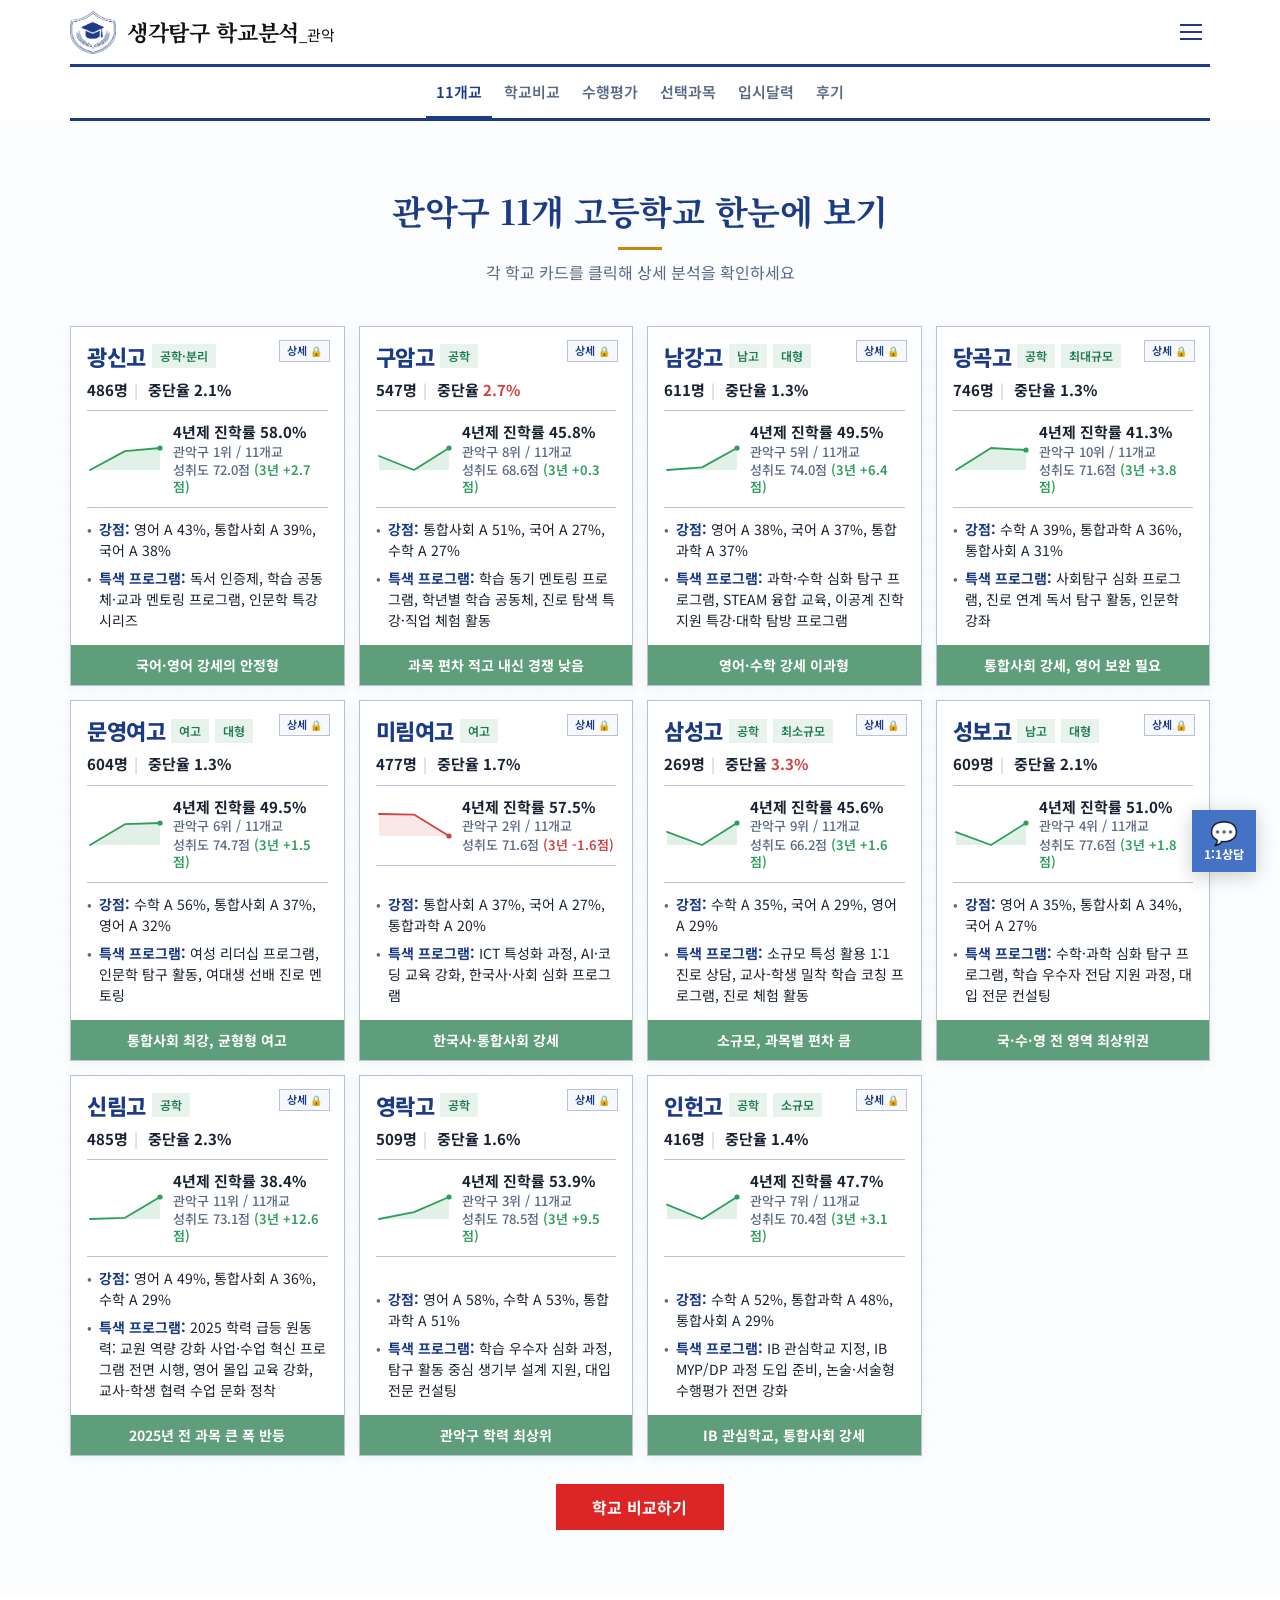
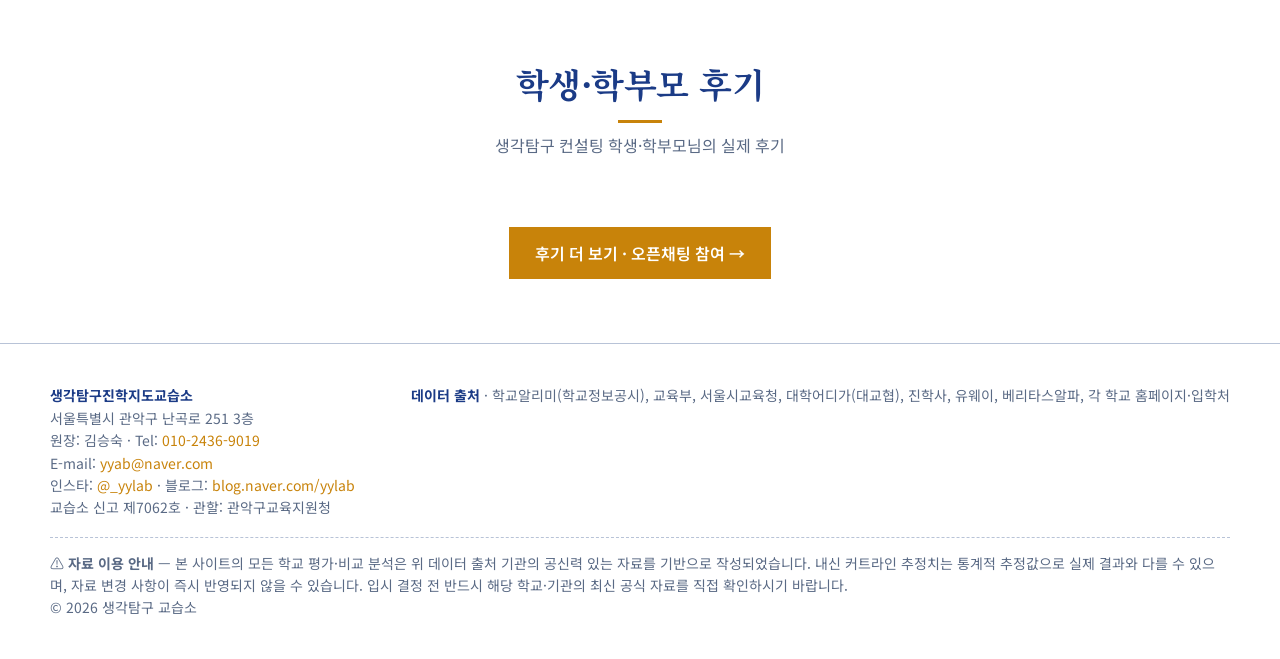
==== 20_ThinkExplore/03_SchoolAnalysis/index.html @ 596a97b7 "canonical/OG/JSON-LD URL을 새 도메인 whyylab.com 기준으로 변경 실제 서비스는 kimss3554/whyylab 저장소(GitHub Pages + why" ====
<!DOCTYPE html>
<html lang="ko">
<head>
<meta charset="UTF-8">
<meta name="viewport" content="width=device-width, initial-scale=1.0">
<title>생각탐구 — 관악구 입시 분석 플랫폼</title>
<meta name="description" content="관악구 11개 고등학교(광신·구암·남강·당곡·문영여·미림여·삼성·성보·신림·영락·인헌)의 학업중단율·전출입·4년제 진학률을 3개년 데이터로 비교하고, 수행평가·선택과목·입시달력까지 확인하는 입시 분석 플랫폼.">
<link rel="canonical" href="https://whyylab.com/">

<!-- Open Graph (카카오톡·네이버·페이스북 공유 미리보기) -->
<meta property="og:type" content="website">
<meta property="og:site_name" content="생각탐구">
<meta property="og:title" content="생각탐구 — 관악구 입시 분석 플랫폼">
<meta property="og:description" content="관악구 11개 고등학교의 학업중단율·전출입·4년제 진학률 3개년 비교, 수행평가·선택과목·입시달력까지 한눈에.">
<meta property="og:url" content="https://whyylab.com/">
<meta property="og:image" content="https://whyylab.com/cta-hero.png">
<meta property="og:locale" content="ko_KR">

<!-- Twitter Card -->
<meta name="twitter:card" content="summary_large_image">
<meta name="twitter:title" content="생각탐구 — 관악구 입시 분석 플랫폼">
<meta name="twitter:description" content="관악구 11개 고등학교의 학업중단율·전출입·4년제 진학률 3개년 비교, 수행평가·선택과목·입시달력까지 한눈에.">
<meta name="twitter:image" content="https://whyylab.com/cta-hero.png">

<script type="application/ld+json">
{
  "@context": "https://schema.org",
  "@type": "EducationalOrganization",
  "name": "생각탐구",
  "alternateName": "생각탐구 학교분석_관악",
  "url": "https://whyylab.com/",
  "logo": "https://whyylab.com/logo_grade_navy.png",
  "image": "https://whyylab.com/cta-hero.png",
  "description": "관악구 11개 고등학교의 학업중단율·전출입·4년제 진학률을 3개년 데이터로 비교 분석하는 입시 컨설팅 플랫폼",
  "areaServed": { "@type": "Place", "name": "서울특별시 관악구" },
  "sameAs": [
    "https://kimss3554.github.io/",
    "https://blog.naver.com/yylab",
    "https://open.kakao.com/o/sjRc4Keh"
  ]
}
</script>

<link rel="icon" href="logo_grade.png">
<link rel="apple-touch-icon" href="logo_grade.png">
<link rel="preconnect" href="https://fonts.googleapis.com">
<link rel="preconnect" href="https://fonts.gstatic.com" crossorigin>
<link href="https://fonts.googleapis.com/css2?family=Noto+Sans+KR:wght@400;500;600;700;800&family=Noto+Serif+KR:wght@500;600;700&display=swap" rel="stylesheet">
<script src="https://cdn.jsdelivr.net/npm/chart.js@4.4.1/dist/chart.umd.min.js"></script>
<script src="https://cdn.jsdelivr.net/npm/chartjs-plugin-annotation@3.0.1/dist/chartjs-plugin-annotation.min.js"></script>
<style>
  :root{
    --bg:#F6F8FC;
    --card:#FFFFFF;
    --navy:#1B3B86;
    --amber:#C8830A;
    --line:#B8C3D7;
    --txt:#1A2333;
    --muted:#5A6A85;
    --green:#2E9E5B;
    --yellow:#D99000;
    --orange:#E07B00;
    --red:#D14343;
    --section-alt:#EDF1FA;
    --lh-tight:1.3;
    --lh-base:1.5;
    --lh-loose:1.6;
  }
  *{box-sizing:border-box;margin:0;padding:0;}
  /* ══ 전역 규칙: 모든 글자 최소 13px ══ */
  html{scroll-behavior:smooth;scrollbar-width:none;-ms-overflow-style:none;}
  html::-webkit-scrollbar{display:none;}
  body{scrollbar-width:none;-ms-overflow-style:none;}
  body::-webkit-scrollbar{display:none;}
  body{
    font-family:'Noto Sans KR',system-ui,-apple-system,sans-serif;
    background:var(--bg);color:var(--txt);line-height:var(--lh-base);
    -webkit-font-smoothing:antialiased;font-size:16px;
    background-image:
      linear-gradient(rgba(100,140,210,.055) 1px, transparent 1px),
      linear-gradient(90deg, rgba(100,140,210,.055) 1px, transparent 1px);
    background-size:30px 30px;
  }
  a{color:inherit;text-decoration:none;}
  .wrap{max-width:1180px;margin:0 auto;padding:0 20px;}

  /* ---------- HEADER ---------- */
  header.site{
    position:sticky;top:0;z-index:100;background:#fff;
  }
  .nav{display:flex;align-items:center;gap:11px;
    height:64px;max-width:1180px;margin:0 auto;padding:0 20px;}
  .logo{line-height:var(--lh-tight);display:flex;align-items:baseline;gap:9px;min-width:0;overflow:hidden;}
  .logo-name{font-family:'Noto Serif KR',serif;
    font-size:22px;font-weight:700;color:#111;letter-spacing:-.3px;
    white-space:nowrap;overflow:hidden;text-overflow:ellipsis;}
  .logo-name-sub{font-family:'Noto Sans KR',system-ui,-apple-system,sans-serif;
    font-size:.68em;font-weight:400;}
  .header-seal{height:43px;flex-shrink:0;}
  .hamburger{margin-left:auto;flex-shrink:0;}
  .header-line-wrap{max-width:1180px;margin:0 auto;padding:0 20px;}
  .header-line{height:0;border-top:3px solid var(--navy);}
  .header-subnav{background:#fff;}
  .header-subnav-inner{display:flex;align-items:center;justify-content:center;gap:2px;
    max-width:1180px;margin:0 auto;padding:0 12px;
    overflow-x:auto;white-space:nowrap;}
  /* 헤더 내비게이션 — PC·모바일 공통으로 햄버거 뒤에 숨김 (사용자 요청: PC도 모바일처럼 항상 햄버거) */
  /* 햄버거 메뉴 — 우측 슬라이드 패널  */
  .navlinks{display:none;position:fixed;top:0;right:0;bottom:0;
    width:min(260px,78vw);background:var(--navy);
    flex-direction:column;align-items:stretch;
    padding:0 0 24px;box-shadow:-6px 0 28px rgba(0,0,0,.2);
    overflow-y:auto;z-index:250;}
  .navlinks.open{display:flex;}
  .navlinks-head{position:relative;display:flex;align-items:center;justify-content:flex-end;
    padding:44px 16px 22px;
    border-bottom:1px solid rgba(255,255,255,.15);margin-bottom:6px;}
  .navlinks-head img{height:110px;opacity:.5;}
  .navlinks-close{position:absolute;top:12px;right:16px;background:none;border:none;color:#fff;font-size:24px;line-height:1;cursor:pointer;padding:4px;}
  .navlinks-close:hover{color:rgba(255,255,255,.65);}
  .nav-cat{padding:14px 16px;border-bottom:1px solid rgba(255,255,255,.1);}
  .nav-cat-title{color:#fff;font-size:17px;font-weight:800;margin-bottom:12px;}
  .nav-cat-links{display:flex;flex-direction:column;align-items:flex-start;gap:12px;}
  .nav-cat-links a,.nav-cat-links button.nav-tab{
    background:none;border:none;font-family:inherit;cursor:pointer;
    font-size:15px;font-weight:400;color:rgba(255,255,255,.72);padding:0;text-align:left;transition:.15s;}
  .nav-cat-links a:hover,.nav-cat-links button.nav-tab:hover{color:#fff;}
  .nav-cat-links button.nav-tab.active{color:#fff;font-weight:700;text-decoration:underline;text-underline-offset:4px;}
  .navlinks-foot{padding:18px 16px 0;display:flex;flex-direction:column;gap:10px;}
  .navlinks a.cta{background:#4472C4;color:#fff;font-weight:700;border-radius:0;text-align:center;
    border:none;padding:13px 12px;font-size:16px;transition:.15s;}
  .navlinks a.cta:hover{background:#375ba0;}
  .navlinks-foot>a{color:rgba(255,255,255,.85);font-size:15px;padding:2px 0;transition:.15s;}
  .navlinks-foot>a:hover{color:#fff;}
  .nav-tab{
    background:none;border:none;cursor:pointer;
    font-size:16px;font-weight:500;color:rgba(255,255,255,.75);
    padding:8px 13px;border-radius:0;transition:.15s;
    font-family:inherit;
  }
  .nav-tab:hover{background:rgba(255,255,255,.12);color:#fff;}
  .nav-tab.active{background:rgba(255,255,255,.18);color:#fff;font-weight:700;}
  .logout-btn{background:rgba(255,255,255,.15);color:rgba(255,255,255,.85);border:1px solid rgba(255,255,255,.3);border-radius:0;padding:8px 12px;font-size:14px;font-weight:500;cursor:pointer;transition:.15s;}
  .logout-btn:hover{background:rgba(220,60,60,.7);color:#fff;border-color:transparent;}
  .hamburger{display:flex;flex-direction:column;gap:5px;cursor:pointer;
    background:none;border:none;padding:8px;flex-shrink:0;}
  .hamburger span{width:22px;height:2px;background:var(--navy);border-radius:0;}

  /* ---------- HERO ---------- */
  .hero{text-align:center;padding:62px 0 48px;}
  .hero h1{font-family:'Noto Serif KR',serif;font-size:clamp(26px,5vw,40px);font-weight:700;color:var(--navy);
    letter-spacing:-.5px;line-height:var(--lh-tight);}
  .hero h1 .sub2{display:block;font-size:clamp(18px,3.4vw,26px);color:var(--txt);
    margin-top:8px;font-weight:600;}
  .hero .lead{color:var(--muted);font-size:16px;margin-top:18px;}
  .statbar{display:flex;gap:14px;justify-content:center;flex-wrap:nowrap;margin:32px 0 28px;}
  .statcard{background:#fff;border:1.5px solid var(--line);border-radius:0;
    padding:20px 18px;flex:1;max-width:190px;min-width:0;
    box-shadow:0 4px 18px rgba(28,61,107,.08);text-align:center;}
  .statcard .ico{font-size:22px;}
  .statcard .num{font-size:24px;font-weight:800;color:var(--navy);margin-top:5px;}
  .statcard .lbl{font-size:14px;color:var(--muted);margin-top:3px;}
  .herobtns{display:flex;gap:12px;justify-content:center;flex-wrap:wrap;}
  /* hero inline premium CTA */
  .hero-prem-box{background:#EDF2FB;border:1.5px solid var(--line);border-radius:0;padding:18px 22px;max-width:660px;margin:0 auto;}
  .hero-prem-flow{display:flex;align-items:center;justify-content:center;gap:8px;flex-wrap:wrap;margin-bottom:14px;font-size:16px;font-weight:600;color:var(--navy);}
  .hero-prem-flow .step{background:#fff;border:1px solid var(--line);padding:5px 12px;border-radius:0;white-space:nowrap;color:var(--navy);}
  .hero-prem-flow .arr{color:var(--muted);font-size:14px;}
  .hero-prem-actions{display:flex;gap:10px;align-items:center;flex-wrap:wrap;justify-content:center;}
  .hero-chan-btn{display:inline-flex;align-items:center;gap:6px;background:#FEE500;color:#191919;padding:10px 18px;border-radius:0;font-size:16px;font-weight:800;text-decoration:none;white-space:nowrap;transition:.15s;}
  .hero-chan-btn:hover{opacity:.88;transform:translateY(-1px);}
  .hero-pw-wrap{display:flex;gap:0;border-radius:0;overflow:hidden;border:2px solid var(--line);}
  .hero-pw-wrap input{width:150px;padding:10px 12px;border:none;font-size:16px;background:#fff;outline:none;font-family:inherit;color:var(--txt);}
  .hero-pw-wrap button{padding:10px 16px;background:var(--amber);color:#fff;border:none;font-size:16px;font-weight:700;cursor:pointer;font-family:inherit;white-space:nowrap;transition:background .15s;}
  .hero-pw-wrap button:hover{background:#b07408;}
  .hero-pw-err{font-size:12px;color:#c0392b;text-align:center;margin-top:6px;min-height:14px;}
  /* Section teaser preview cards */
  .pv-section{background:var(--section-alt);}
  .pv-grid{display:grid;grid-template-columns:repeat(2,1fr);gap:14px;margin-top:8px;}
  @media(max-width:640px){.pv-grid{grid-template-columns:1fr;}}
  .pv-card{background:#fff;border:1.5px solid var(--line);border-radius:0;padding:18px 20px;display:flex;flex-direction:column;}
  .pv-card:hover{box-shadow:0 6px 22px rgba(28,61,107,.09);}
  .pv-head{display:flex;align-items:center;gap:9px;margin-bottom:7px;}
  .pv-icon{font-size:22px;line-height:1;}
  .pv-title{font-size:16px;font-weight:700;color:var(--navy);}
  .pv-desc{font-size:14px;color:var(--muted);line-height:var(--lh-base);margin-bottom:10px;}
  .pv-tags{display:flex;flex-wrap:wrap;gap:5px;margin-bottom:13px;}
  .pv-tag{font-size:12px;background:var(--section-alt);color:var(--navy);padding:3px 9px;border-radius:0;font-weight:500;}
  .pv-bar{display:flex;align-items:center;justify-content:space-between;gap:8px;background:#FDF5E4;border:1px solid #EDD080;border-radius:0;padding:9px 13px;margin-top:auto;}
  .pv-bar.unlocked{background:#E9F7EE;border-color:#82C99A;}
  .pv-bar-label{font-size:14px;font-weight:600;color:#8B6000;}
  .pv-bar.unlocked .pv-bar-label{color:#2E7D45;}
  .pv-bar-btn{background:var(--amber);color:#fff;border:none;border-radius:0;padding:5px 13px;font-size:14px;font-weight:700;cursor:pointer;font-family:inherit;white-space:nowrap;transition:.15s;flex-shrink:0;}
  .pv-bar-btn:hover{background:#b07408;}
  .pv-bar.unlocked .pv-bar-btn{background:var(--navy);}
  .pv-bar.unlocked .pv-bar-btn:hover{background:#16315a;}
  .btn{display:inline-block;padding:14px 26px;border-radius:0;font-weight:600;
    font-size:16px;cursor:pointer;border:none;font-family:inherit;transition:.18s;}
  .btn-navy{background:var(--navy);color:#fff;}
  .btn-navy:hover{background:#16315a;transform:translateY(-2px);}
  .btn-amber{background:var(--amber);color:#fff;}
  .btn-amber:hover{background:#b07408;transform:translateY(-2px);}

  /* ---------- SECTIONS ---------- */
  section.block{padding:64px 0;}
  section.block:nth-child(even){background:rgba(255,255,255,.72);}
  .sechead{text-align:center;margin-bottom:42px;}
  .sechead h2{font-family:'Noto Serif KR',serif;font-size:clamp(24px,3.8vw,34px);font-weight:700;color:var(--navy);
    letter-spacing:-.5px;position:relative;display:inline-block;padding-bottom:14px;}
  .sechead h2::after{content:'';position:absolute;bottom:0;left:50%;transform:translateX(-50%);
    width:44px;height:3.5px;background:var(--amber);border-radius:0;}
  .sechead p{color:var(--muted);font-size:16px;margin-top:10px;}

  .reveal{opacity:0;transform:translateY(22px);transition:.7s cubic-bezier(.2,.7,.3,1);}
  .reveal.show{opacity:1;transform:none;}

  /* ---------- SCHOOL CARDS ---------- */
  .grid{display:grid;grid-template-columns:repeat(4,1fr);gap:14px;}
  @media(max-width:1100px){.grid{grid-template-columns:repeat(3,1fr);}}
  @media(max-width:860px){.grid{grid-template-columns:repeat(2,1fr);gap:10px;}}
  @media(max-width:480px){.grid{grid-template-columns:1fr;}}
  .school{background:#fff;border:1.5px solid var(--line);border-radius:0;
    padding:0;overflow:hidden;display:flex;flex-direction:column;
    transition:.22s;box-shadow:0 2px 10px rgba(28,61,107,.07);}
  .school:hover{transform:translateY(-3px);box-shadow:0 10px 28px rgba(28,61,107,.13);}
  /* 학교 요약 카드 (한눈에 보기) */
  .sc-body{position:relative;padding:15px 16px 14px;flex:1;display:flex;flex-direction:column;}
  .sc-head{display:flex;align-items:center;gap:6px;flex-wrap:wrap;margin-bottom:9px;padding-right:52px;}
  .sc-name{font-size:22px;font-weight:800;color:var(--navy);letter-spacing:-.5px;line-height:var(--lh-tight);}
  .sc-tag{font-size:12px;font-weight:600;padding:3px 8px;background:#E9F3ED;color:#1E7A53;white-space:nowrap;}
  .sc-stats{font-size:15px;font-weight:700;color:var(--txt);line-height:var(--lh-tight);}
  .sc-stats .sep{color:var(--line);margin:0 6px;font-weight:400;}
  .sc-stats .warn{color:var(--red);}
  .sc-hr{border-top:1px solid var(--line);margin:11px 0;}
  .sc-adv{display:flex;align-items:center;gap:10px;}
  .sc-adv-main{font-size:15px;font-weight:700;color:var(--txt);line-height:var(--lh-tight);}
  .sc-adv-rank{display:block;font-size:13px;font-weight:500;color:var(--muted);margin-top:2px;}
  .sc-adv-rank .up{color:var(--green);font-weight:600;}
  .sc-adv-rank .down{color:var(--red);font-weight:600;}
  .sc-list{list-style:none;display:flex;flex-direction:column;gap:7px;margin-top:auto;}
  .sc-list li{font-size:14px;line-height:var(--lh-base);color:var(--txt);
    padding-left:12px;position:relative;}
  .sc-list li::before{content:'•';position:absolute;left:0;color:var(--muted);}
  .sc-list b{color:var(--navy);font-weight:700;}
  .sc-foot{background:#5E9E7B;color:#fff;font-size:14px;font-weight:700;
    padding:11px 12px;text-align:center;line-height:var(--lh-tight);
    white-space:nowrap;overflow:hidden;text-overflow:ellipsis;}
  .sc-head .sc-detail{position:absolute;top:13px;right:14px;
    flex-shrink:0;width:auto;padding:3px 7px;font-size:11px;line-height:1.25;
    font-weight:600;border-radius:0;border:1px solid var(--line);background:var(--bg);color:var(--navy);}
  .sc-head .sc-detail .lockmini{font-size:10px;}
  .sc-head .sc-detail:hover{background:var(--navy);color:#fff;border-color:var(--navy);}
  .school .top{display:flex;align-items:center;justify-content:space-between;margin-bottom:10px;}
  .school h3{font-size:22px;font-weight:800;color:var(--navy);}
  .badge{font-size:12px;font-weight:600;padding:3px 9px;border-radius:999px;white-space:nowrap;}
  .badge.gen{background:#E4EEFB;color:var(--navy);}
  .badge.girls{background:#FBE7F1;color:#B23A78;}
  .badge.boys{background:#E3F0EC;color:#1E7A53;}
  .metrics{display:flex;gap:0;margin:10px 0 12px;border:1.5px solid var(--line);border-radius:0;overflow:hidden;}
  .metric{flex:1;background:var(--bg);padding:8px 4px;text-align:center;border-right:1px solid var(--line);}
  .metric:last-child{border-right:none;}
  .metric .ic{font-size:16px;}
  .metric .v{font-size:14px;font-weight:700;color:var(--txt);margin-top:2px;}
  .metric .k{font-size:12px;color:var(--muted);margin-top:1px;line-height:var(--lh-tight);}
  .detail-btn{width:100%;padding:8px;border-radius:0;border:1.5px solid var(--navy);
    background:transparent;color:var(--navy);font-weight:700;font-size:14px;
    cursor:pointer;font-family:inherit;transition:.15s;}
  .detail-btn:hover{background:var(--navy);color:#fff;}
  .lockmini{font-size:12px;color:var(--amber);}

  /* ---------- CHART CARD ---------- */
  .chartcard{background:#fff;border:1.5px solid var(--line);border-radius:0;
    padding:28px 24px;margin-top:36px;box-shadow:0 4px 20px rgba(28,61,107,.07);}
  .chartcard h3{font-size:18px;font-weight:800;color:var(--navy);margin-bottom:6px;text-align:center;}
  .chartcard .csub{font-size:14px;color:var(--muted);text-align:center;margin-bottom:20px;}
  .chart-analysis{background:#EEF4FF;border-left:3.5px solid var(--navy);border-radius:0;padding:16px 20px;margin-top:20px;font-size:16px;line-height:var(--lh-loose);color:var(--txt);}
  .chart-analysis strong{color:var(--navy);}
  .chart-analysis ul{margin:6px 0 0 0;padding-left:18px;}
  .chart-analysis li{margin-bottom:5px;}
  .chartbox{position:relative;width:100%;}

  /* ---------- LOCK BANNER ---------- */
  .lockbanner{background:linear-gradient(135deg,#1B3B86 0%,#16315a 100%);
    border-radius:0;padding:42px 28px;text-align:center;color:#fff;
    box-shadow:0 16px 40px rgba(28,61,107,.25);
    max-width:760px;margin:0 auto;}
  .lockbanner h2{font-size:clamp(20px,3.4vw,26px);font-weight:700;}
  .lockbanner .feats{display:flex;gap:10px;justify-content:center;flex-wrap:wrap;margin:18px 0 26px;}
  .lockbanner .feats span{background:rgba(255,255,255,.12);border:1px solid rgba(255,255,255,.22);
    padding:7px 15px;border-radius:999px;font-size:14px;}
  .lockrow{display:flex;gap:10px;justify-content:center;flex-wrap:wrap;align-items:center;}
  .pwbox{display:flex;gap:8px;}
  .pwbox input{padding:13px 16px;border-radius:0;border:none;font-size:16px;
    font-family:inherit;width:180px;outline:none;}
  .pwbox button{background:#fff;color:var(--navy);font-weight:700;padding:0 20px;
    border-radius:0;border:none;cursor:pointer;font-family:inherit;font-size:16px;}
  .pwerr{color:#ffd6d6;font-size:14px;margin-top:12px;min-height:18px;}

  /* ---------- PREMIUM ---------- */
  .premium{display:none;}
  .premium.unlocked{display:block;}
  .premflag{display:inline-block;background:var(--amber);color:#fff;font-size:14px;
    font-weight:600;padding:3px 10px;border-radius:999px;margin-left:8px;vertical-align:middle;}
  .infobox{background:#EEF4FF;border:1.5px solid #C0D4F5;border-left:4px solid var(--navy);
    border-radius:0;padding:20px 22px;font-size:16px;color:var(--txt);margin-bottom:24px;
    line-height:var(--lh-loose);}
  .infobox b{color:var(--navy);}
  .infobox.warn{background:#FFF8EE;border-color:#F5CFA0;border-left-color:var(--amber);}
  .infobox.warn b{color:#a36400;}
  .infobox ul{margin:10px 0 0 20px;}
  .infobox li{margin:5px 0;}

  .toggle{display:flex;gap:8px;justify-content:center;margin-bottom:24px;flex-wrap:wrap;}
  .toggle button,.subjtabs button{background:#fff;border:1.5px solid var(--line);
    color:var(--muted);padding:10px 22px;border-radius:0;cursor:pointer;
    font-size:16px;font-weight:600;font-family:inherit;transition:.15s;
    box-shadow:0 1px 4px rgba(28,61,107,.06);}
  .toggle button.active,.subjtabs button.active{background:var(--navy);color:#fff;border-color:var(--navy);
    box-shadow:0 3px 10px rgba(28,61,107,.2);}
  .toggle button:hover:not(.active),.subjtabs button:hover:not(.active){background:var(--section-alt);color:var(--navy);}
  .subjtabs button.active::before{content:'✓ ';}
  .subjtabs{display:flex;gap:8px;justify-content:flex-start;margin-bottom:14px;
    flex-wrap:nowrap;overflow-x:auto;-webkit-overflow-scrolling:touch;padding-bottom:4px;}
  .subjtabs button{flex:0 0 auto;white-space:nowrap;}
  .filter-label{font-size:14px;color:var(--muted);font-weight:600;margin:0 0 6px;}

  /* heatmap table */
  .tablewrap{overflow-x:auto;}
  table.heat{border-collapse:collapse;width:100%;min-width:420px;background:#fff;
    border-radius:0;overflow:hidden;font-size:16px;box-shadow:0 2px 12px rgba(28,61,107,.06);}
  table.heat th,table.heat td{padding:12px 10px;text-align:center;border:1px solid var(--line);}
  table.heat thead th{background:var(--navy);color:#fff;font-weight:700;}
  table.heat tbody th{background:var(--section-alt);color:var(--navy);font-weight:700;text-align:center;padding-left:14px;}
  .cell{font-weight:700;color:#fff;border-radius:0;}
  /* 커트라인 히트맵 전용 4단계 톤 — 인접 단계가 뚜렷이 구분되도록 색상환 간격을 넓힘
     (사이트 공용 --yellow/--orange/--red와는 별도 값이라 다른 곳에 영향 없음) */
  .c-green{background:var(--green);}
  .c-yellow{background:#D4A017;}
  .c-orange{background:#C2650C;}
  .c-red{background:#B0392B;}
  .legend{display:flex;gap:14px;justify-content:center;flex-wrap:wrap;margin-top:16px;font-size:14px;color:var(--muted);}
  .legend span{display:inline-flex;align-items:center;gap:6px;}
  .dot{width:13px;height:13px;border-radius:0;display:inline-block;}

  /* checkboxes */
  .checkrow{display:flex;flex-wrap:wrap;
    align-items:center;gap:16px;justify-content:flex-start;margin-bottom:10px;
    background:var(--section-alt);border:1px solid var(--line);border-radius:0;padding:10px 14px;}
  .checkrow label{font-size:14px;display:inline-flex;align-items:center;gap:5px;flex:0 0 auto;white-space:nowrap;
    background:none;border:none;padding:0;border-radius:0;cursor:pointer;}

  /* ---------- MODAL ---------- */
  .modal{display:none;position:fixed;inset:0;z-index:300;background:rgba(20,30,50,.55);
    align-items:center;justify-content:center;padding:18px;}
  .modal.open{display:flex;}
  .modal-inner{background:var(--bg);border-radius:0;max-width:960px;width:100%;
    max-height:92vh;overflow-y:auto;padding:28px;box-shadow:0 24px 60px rgba(0,0,0,.3);position:relative;
    scrollbar-width:none;-ms-overflow-style:none;}
  .modal-inner::-webkit-scrollbar{display:none;}
  .modal-inner h3{font-size:23px;font-weight:700;color:var(--navy);}
  .modal-close{position:absolute;top:14px;right:16px;background:rgba(255,255,255,.3);
    border:none;color:#fff;font-size:20px;cursor:pointer;z-index:10;width:30px;height:30px;
    border-radius:50%;display:flex;align-items:center;justify-content:center;line-height:1;}
  .modal-close:hover{background:rgba(255,255,255,.5);}
  /* modal tabs */
  .m-tabs{display:flex;gap:3px;padding:14px 0 0;border-bottom:2px solid var(--line);flex-wrap:nowrap;margin:12px 0 0;overflow-x:auto;-webkit-overflow-scrolling:touch;scrollbar-width:none;-ms-overflow-style:none;}
  .m-tabs::-webkit-scrollbar{display:none;}
  .mtab{padding:7px 9px;border-radius:0;border:1.5px solid var(--line);background:var(--card);color:#111;font-size:14px;font-weight:700;cursor:pointer;font-family:inherit;transition:.15s;border-bottom:2px solid var(--line);margin-bottom:-2px;white-space:nowrap;}
  .mtab.active{background:var(--navy);color:#fff;border-color:var(--navy);}
  .m-panel{display:none;padding-top:6px;}
  .m-panel.active{display:block;}
  .rep-grid2{display:grid;grid-template-columns:1fr 1fr;gap:14px;}
  @media(max-width:680px){.rep-grid2{grid-template-columns:1fr;}}
  .rep-card{background:var(--card);border:1px solid var(--line);border-radius:0;padding:24px;margin-bottom:24px;min-width:0;}
  .rep-lbl{font-size:17px;font-weight:800;letter-spacing:.3px;margin-bottom:16px;color:var(--txt);border-left:3px solid var(--navy);padding-left:10px;}
  .lbl-ico{font-size:1.5em;line-height:1;display:inline-block;vertical-align:-.18em;margin-right:2px;}
  .rep-val{font-size:16px;line-height:var(--lh-loose);color:var(--txt);}
  .rep-val p{margin:0;padding:8px 0;border-bottom:1px dashed var(--line);}
  .rep-val p:last-child{border-bottom:none;padding-bottom:0;}
  .rep-val p:first-child{padding-top:0;}
  .rec-source{color:var(--muted);font-size:14px;margin-top:8px;font-style:italic;}
  /* 과목·동아리명 나열은 개수가 많고 줄바꿈이 잦아 좌측 정렬이 읽기 쉽다
     (표의 '항목' 셀 가운데 정렬 규칙과는 별개) */
  .elect-pills{display:flex;gap:6px;flex-wrap:wrap;margin-top:8px;justify-content:flex-start;}
  .elect-pill{background:#F1F2F4;color:var(--txt);font-size:16px;padding:4px 12px;border-radius:0;font-weight:600;white-space:nowrap;}
  .dir-box{border-radius:0;padding:14px 16px;margin-bottom:12px;}
  .dir-yr{font-size:16px;font-weight:800;color:#111;margin-bottom:6px;}
  .dir-txt{font-size:16px;line-height:var(--lh-loose);color:#111;}
  /* uploaded image gallery */
  .upl-gallery{display:grid;grid-template-columns:repeat(auto-fill,minmax(200px,1fr));gap:12px;margin-top:10px;}
  .upl-img-card{border:1px solid var(--line);border-radius:0;overflow:hidden;background:#fff;cursor:zoom-in;transition:.15s;}
  .upl-img-card:hover{box-shadow:0 4px 16px rgba(0,0,0,.12);}
  .upl-img-card img{width:100%;display:block;max-height:180px;object-fit:contain;background:#f5f5f5;}
  .upl-img-meta{padding:8px 10px;font-size:14px;color:var(--muted);border-top:1px solid var(--line);}
  .upl-img-meta strong{color:var(--txt);}
  /* 생기부 activity section */
  .gb-tip-box{background:linear-gradient(135deg,#F0F9FF,#E0F2FE);border:1.5px solid #BAE6FD;border-radius:0;padding:16px;margin-top:4px;min-width:0;}
  .gb-tip-title{color:#0369A1;font-size:16px;font-weight:700;margin-bottom:10px;}
  .gb-act-grid{display:grid;grid-template-columns:1fr 1fr;gap:8px;margin-top:10px;}
  @media(max-width:560px){.gb-act-grid{grid-template-columns:1fr;}}
  .m-print-bar{display:flex;align-items:center;justify-content:flex-end;padding:14px 0 0;border-top:1px dashed var(--line);margin-top:16px;gap:10px;}
  /* modal year selector */
  .modal-yr-bar{display:flex;gap:8px;flex-wrap:nowrap;padding:10px 0 4px;border-bottom:1px dashed var(--line);margin-bottom:0;align-items:center;}
  /* compare block */
  .cmp-header-row{display:flex;align-items:center;justify-content:center;gap:10px;margin-bottom:4px;}
  .cmp-badge{background:var(--navy);color:#fff;font-size:14px;font-weight:700;padding:4px 12px;border-radius:0;letter-spacing:.3px;}
  .cmp-section-lbl{font-size:16px;font-weight:700;color:var(--navy);}
  .cmp-selectors{display:flex;align-items:flex-end;justify-content:center;gap:10px;flex-wrap:wrap;margin-bottom:4px;}
  .cmp-sel-group{display:flex;flex-direction:column;gap:5px;}
  .cmp-sel-label{font-size:14px;font-weight:700;padding:4px 10px;border-radius:0;display:inline-block;width:fit-content;}
  .cmp-a-label{background:#EFF6FF;color:#1B3B86;}
  .cmp-b-label{background:#FFF3E0;color:#B45309;}
  .cmp-select{width:100%;padding:9px 10px;border:1.5px solid var(--line);border-radius:0;font-size:16px;font-family:inherit;background:var(--bg);color:var(--txt);cursor:pointer;}
  .cmp-select:focus{outline:none;border-color:var(--navy);}
  .cmp-vs-divider{font-size:18px;font-weight:900;color:var(--muted);padding-bottom:10px;align-self:flex-end;}
  .cmp-run-btn{background:#DC2626;color:#fff;border:none;padding:11px 36px;border-radius:0;font-size:16px;font-weight:700;cursor:pointer;font-family:inherit;transition:.15s;letter-spacing:.2px;white-space:nowrap;}
  .cmp-run-btn:hover{background:#b91c1c;}
  @media(max-width:640px){.cmp-vs-divider{display:none;}.cmp-sel-group{min-width:calc(50% - 8px);}}
  .cmp-deep-card{background:#F9F7F4;border-radius:0;padding:18px;margin-top:18px;border:1.5px solid var(--line);}
  .cmp-deep-title{font-size:16px;font-weight:700;color:var(--navy);margin-bottom:12px;display:flex;align-items:center;gap:5px;}
  .cmp-split-grid{display:grid;grid-template-columns:1fr 1fr;gap:14px;}
  .cmp-fit-box-a{background:#EFF6FF;border:1.5px solid #BFDBFE;border-radius:0;padding:16px;}
  .cmp-fit-box-b{background:#FFF8F0;border:1.5px solid #FDE68A;border-radius:0;padding:16px;}
  .cmp-fit-title-a{font-size:16px;font-weight:700;color:#1B3B86;margin-bottom:10px;}
  .cmp-fit-title-b{font-size:16px;font-weight:700;color:#92400E;margin-bottom:10px;}
  .cmp-consultant{background:linear-gradient(135deg,#0F2342,#1B3B86);color:#fff;border-radius:0;padding:22px;margin-top:18px;}
  .cmp-cta-btn{display:inline-block;background:#C8830A;color:#fff;padding:12px 26px;border-radius:0;font-weight:700;font-size:16px;text-decoration:none;margin-top:14px;transition:.15s;}
  .cmp-cta-btn:hover{background:#a06a07;}
  @media(max-width:600px){.cmp-split-grid{grid-template-columns:1fr;}}
  .cmp-result-title{font-size:17px;font-weight:700;color:var(--navy);margin-bottom:20px;}
  /* Triple layout: A scorecard | radar | B scorecard */
  .cmp-triple-layout{display:grid;grid-template-columns:200px 1fr 200px;gap:16px;align-items:start;}
  .cmp-scorecard{border-radius:0;padding:16px;border:1.5px solid var(--line);}
  .cmp-scorecard.sc-a{border-color:#BFDBFE;background:#F0F7FF;}
  .cmp-scorecard.sc-b{border-color:#FDE68A;background:#FFFBF0;}
  .cmp-sc-name{font-size:17px;font-weight:800;color:var(--navy);margin-bottom:12px;text-align:center;}
  .cmp-sc-metric{display:flex;justify-content:space-between;align-items:center;padding:6px 0;border-bottom:1px solid rgba(0,0,0,.06);font-size:16px;}
  .cmp-sc-metric:last-child{border-bottom:none;}
  .cmp-sc-metric .k{color:var(--muted);font-weight:500;}
  .cmp-sc-metric .v{font-weight:700;color:var(--txt);}
  .cmp-sc-metric .v.win{color:#166534;font-weight:800;}
  .cmp-radar-center{min-width:0;}
  @media(max-width:720px){
    .cmp-selectors{grid-template-columns:1fr;}.cmp-vs-divider{display:none;}
    .cmp-triple-layout{grid-template-columns:1fr;}
    .cmp-scorecard{order:2;}.cmp-radar-center{order:1;}
  }
  /* school card checkbox */
  .scard-chk-wrap{position:absolute;top:10px;left:10px;}
  .scard-chk{width:20px;height:20px;border:2px solid var(--line);border-radius:0;background:#fff;display:flex;align-items:center;justify-content:center;cursor:pointer;transition:.15s;font-size:14px;font-weight:900;}
  .scard-chk.sel-a{border-color:#1B3B86;background:#1B3B86;color:#fff;}
  .scard-chk.sel-b{border-color:#B45309;background:#B45309;color:#fff;}
  .scard-chk.sel-none:hover{border-color:var(--navy);background:#EFF6FF;}
  /* ---- stats section ---- */
  .stats-tab-bar{display:flex;gap:6px;flex-wrap:wrap;margin-bottom:20px;}
  .stats-tab{background:var(--card);border:1.5px solid var(--line);border-radius:0;padding:9px 18px;font-size:16px;font-weight:600;color:var(--txt);cursor:pointer;font-family:inherit;transition:.15s;}
  .stats-tab:hover{background:rgba(28,61,107,.08);}
  .stats-tab.active{background:var(--navy);color:#fff;border-color:var(--navy);}
  .stats-panel{display:block;}
  .stats-panel.hidden{display:none;}
  .stats-sub{font-size:16px;font-weight:800;color:var(--txt);margin:0 0 8px;}
  /* print all modal panels */
  .print-data{display:none;}
  @media print{
    body>*:not(.modal){display:none!important;}
    .modal{position:static!important;overflow:visible!important;background:transparent!important;}
    .modal-inner{max-height:none!important;overflow:visible!important;box-shadow:none!important;padding:0!important;}
    .m-tabs{display:none!important;}
    .m-panel{display:block!important;}
    .m-panel+.m-panel{border-top:2px solid #E5DDD0;margin-top:16px;padding-top:16px;}
    .m-print-bar{display:none!important;}
    .modal-close{display:none!important;}
    .modal-yr-bar{display:none!important;}
    canvas{display:block;max-width:100%!important;}
    *{-webkit-print-color-adjust:exact!important;print-color-adjust:exact!important;}
    .print-data{display:block!important;font-size:12px;margin-top:8px;}
    .chartbox canvas{display:none!important;}
    .chartbox .print-data{display:block!important;}
  }
  .comment{background:var(--card);border-left:4px solid var(--amber);border-radius:0;
    padding:14px 16px;font-size:14px;margin-top:18px;}
  /* ---------- 모달 섹션 (상근쌤 스타일) ---------- */
  .modal-hdr{border-radius:0;padding:18px 22px;margin:-28px -28px 0;
    display:flex;align-items:center;justify-content:space-between;gap:12px;}
  .modal-hdr-name{font-size:32px;font-weight:800;color:#fff;}
  .modal-hdr-sub{font-size:16px;color:rgba(255,255,255,.9);margin-top:4px;}
  .by-badge{background:rgba(255,255,255,.22);color:#fff;font-size:14px;font-weight:600;
    padding:4px 10px;border-radius:999px;letter-spacing:.3px;white-space:nowrap;}
  .print-btn{background:rgba(255,255,255,.2);border:1px solid rgba(255,255,255,.45);color:#fff;
    font-size:14px;padding:6px 12px;border-radius:0;cursor:pointer;font-weight:600;
    white-space:nowrap;transition:.15s;}
  .print-btn:hover{background:rgba(255,255,255,.38);}
  .sec-hd{display:flex;align-items:center;gap:10px;margin:22px 0 12px;}
  .sec-num{width:30px;height:30px;background:var(--navy);color:#fff;border-radius:50%;
    display:flex;align-items:center;justify-content:center;font-size:16px;font-weight:800;
    flex-shrink:0;}
  .sec-title{font-size:17px;font-weight:800;color:var(--navy);letter-spacing:.3px;}
  .tip-list{display:grid;gap:10px;background:var(--card);border:1px solid var(--line);
    border-radius:0;padding:18px;}
  .tip-item{display:flex;align-items:flex-start;gap:8px;font-size:16px;line-height:var(--lh-base);}
  .tip-y{color:#2E9E5B;font-size:16px;flex-shrink:0;margin-top:1px;}
  .tip-n{color:#D14343;font-size:16px;flex-shrink:0;margin-top:1px;}
  /* ---------- 핵심 배지 (학교 카드) ---------- */
  .badge-key{display:inline-flex;align-items:center;gap:4px;font-size:14px;font-weight:600;
    padding:3px 10px;border-radius:999px;margin-bottom:6px;}
  .bk-gold,.bk-blue,.bk-green,.bk-muted{background:var(--card);color:var(--navy);border:1px solid var(--line);}
  /* ---------- 포뮬러 배너 ---------- */
  .formula-banner{background:linear-gradient(135deg,#0F2342 0%,#1B3B86 60%,#0F2342 100%);
    color:#fff;padding:60px 20px;text-align:center;}
  .formula{font-size:clamp(16px,2.8vw,24px);font-weight:700;line-height:var(--lh-base);margin-bottom:24px;}
  .formula .plus,.formula .eq{color:#C8830A;margin:0 4px;}
  .formula .result{display:block;font-size:clamp(18px,3.2vw,28px);color:#F59E0B;margin-top:4px;}
  .formula-cta-btn{display:inline-block;background:#C8830A;color:#fff;padding:14px 34px;
    border-radius:0;font-weight:700;font-size:16px;text-decoration:none;transition:.15s;}
  .formula-cta-btn:hover{background:#b07408;transform:translateY(-1px);}
  .formula-sub{color:rgba(255,255,255,.6);font-size:14px;margin-top:14px;}

  /* ---------- DATA STATUS ---------- */
  table.status{border-collapse:collapse;width:100%;min-width:760px;font-size:14px;background:var(--bg);}
  table.status th,table.status td{border:1px solid var(--line);padding:9px 6px;text-align:center;}
  table.status thead th{background:var(--navy);color:#fff;font-weight:600;font-size:14px;position:sticky;top:0;}
  table.status tbody th{background:var(--card);color:var(--navy);text-align:left;padding-left:12px;white-space:nowrap;font-weight:600;}
  .sdot{font-size:16px;}
  .sgreen{color:var(--green);} .syellow{color:var(--yellow);} .sred{color:var(--red);}
  .statuslegend{display:flex;gap:18px;justify-content:center;margin-top:14px;font-size:14px;color:var(--muted);flex-wrap:wrap;}
  .statusfilters{display:flex;gap:14px;align-items:flex-end;justify-content:center;margin-top:18px;flex-wrap:wrap;}
  .statusfilters .sf-group{display:flex;flex-direction:column;gap:5px;}
  .statusfilters .sf-lbl{font-size:14px;color:var(--muted);font-weight:600;}
  .statusfilters select{background:#fff;border:1.5px solid var(--line);color:var(--txt);border-radius:0;padding:8px 12px;font-size:14px;font-family:inherit;cursor:pointer;min-width:150px;}
  .statusfilters select:focus{outline:none;border-color:var(--navy);}
  .statusfilters .sf-toggle{background:#fff;border:1.5px solid var(--line);color:var(--muted);border-radius:0;padding:8px 16px;font-size:14px;font-weight:600;cursor:pointer;font-family:inherit;transition:.15s;}
  .statusfilters .sf-toggle.active{background:var(--red);border-color:var(--red);color:#fff;}
  .statusfilters .sf-count{font-size:14px;color:var(--muted);align-self:center;}
  table.status td.cell-missing{background:rgba(220,38,38,.06);}
  table.status td.cell-has{cursor:help;}
  table.status tr.row-hidden,table.status col.col-hidden{display:none;}

  /* grade score section */
  .gd-tabs{display:flex;gap:8px;flex-wrap:wrap;margin-bottom:16px;}
  .gdtab{padding:10px 22px;border-radius:0;border:1.5px solid var(--line);background:var(--card);color:var(--txt);font-size:16px;font-weight:600;cursor:pointer;font-family:inherit;transition:all .18s;}
  .gdtab.active{background:var(--navy);color:#fff;border-color:var(--navy);}
  .yr-row{display:flex;gap:8px;align-items:center;margin-bottom:18px;flex-wrap:wrap;}
  .yrtab{padding:7px 16px;border-radius:0;border:1.5px solid var(--line);background:#fff;color:var(--txt);font-size:14px;font-weight:600;cursor:pointer;font-family:inherit;transition:all .15s;}
  .yrtab.active{background:var(--navy);color:#fff;border-color:var(--navy);}
  .yrtab-pending{padding:7px 16px;border-radius:0;border:1.5px dashed var(--line);background:#fafafa;color:var(--muted);font-size:14px;font-weight:500;cursor:default;}
  table.gs-heat{border-collapse:collapse;width:100%;table-layout:fixed;font-size:14px;}
  table.gs-heat th{background:var(--navy);color:#fff;padding:8px 3px;text-align:center;font-weight:700;font-size:14px;overflow:hidden;text-overflow:ellipsis;}
  table.gs-heat th.subj-h{text-align:center;padding-left:8px;width:15%;}
  table.gs-heat td{padding:7px 3px;text-align:center;border-bottom:1px solid var(--line);font-size:14px;overflow:hidden;text-overflow:ellipsis;}
  table.gs-heat td.subj-cell{text-align:center;font-weight:600;color:var(--navy);background:var(--section-alt);padding-left:8px;white-space:nowrap;overflow:hidden;text-overflow:ellipsis;}
  @media(max-width:640px){
    table.gs-heat,table.gs-heat th,table.gs-heat td{font-size:10.5px;}
    table.gs-heat th{padding:6px 2px;}
    table.gs-heat td{padding:5px 2px;}
    table.gs-heat th.subj-h{padding-left:5px;}
    table.gs-heat td.subj-cell{padding-left:5px;}
  }
  .gsh-high{background:#DCE6F6;color:#1B3B86;font-weight:700;}
  .gsh-mid{background:#EFF3FA;color:#4A6491;font-weight:600;}
  .gsh-low{background:#F8F9FB;color:#7C8698;}
  .gsh-none{background:#F3F4F6;color:#9CA3AF;}

  /* upload */
  .uploader{background:var(--card);border:1px solid var(--line);border-radius:0;
    padding:26px;margin-top:30px;}
  .uploader h3{color:var(--navy);font-size:18px;margin-bottom:18px;}
  .ustep{margin-bottom:16px;}
  .ustep label.t{display:block;font-weight:600;font-size:14px;margin-bottom:7px;color:var(--navy);}
  select,.radios{width:100%;}
  select{padding:11px 12px;border-radius:0;border:1px solid var(--line);background:var(--bg);
    font-family:inherit;font-size:16px;color:var(--txt);}
  .radios{display:flex;flex-wrap:wrap;gap:7px;}
  .radios label{font-size:14px;display:inline-flex;align-items:center;gap:5px;
    background:#fff;border:1.5px solid var(--line);padding:7px 12px;border-radius:0;cursor:pointer;}
  .radios input{accent-color:var(--navy);}
  .dropzone{border:2px dashed var(--line);border-radius:0;padding:34px 16px;text-align:center;
    cursor:pointer;color:var(--muted);transition:.18s;background:var(--bg);}
  .dropzone.drag{border-color:var(--amber);background:#fdf6e9;color:var(--amber);}
  .dropzone .big{font-size:16px;font-weight:600;color:var(--navy);}
  .dropzone .small{font-size:14px;margin-top:6px;}
  .uploadbtn{margin-top:16px;width:100%;background:var(--navy);color:#fff;padding:14px;
    border:none;border-radius:0;font-weight:600;font-size:16px;cursor:pointer;font-family:inherit;}
  .uploadbtn:disabled{opacity:.5;cursor:not-allowed;}

  .toast{position:fixed;bottom:24px;left:50%;transform:translateX(-50%) translateY(120px);
    background:var(--navy);color:#fff;padding:14px 22px;border-radius:0;font-size:16px;
    box-shadow:0 10px 30px rgba(0,0,0,.25);transition:.4s;z-index:400;opacity:0;}
  .toast.show{transform:translateX(-50%) translateY(0);opacity:1;}

  /* ---------- CTA / FOOTER ---------- */
  .ctaband{background:var(--navy);color:#fff;text-align:center;padding:56px 20px;}
  .ctaband h2{font-size:clamp(22px,3.6vw,28px);font-weight:700;}
  .ctaband p{color:#cdd8ea;font-size:16px;margin-top:12px;}
  .ctaband .btn{margin-top:24px;}
  footer{background:var(--card);border-top:1px solid var(--line);padding:40px 20px;}
  footer .fwrap{max-width:1180px;margin:0 auto;display:flex;flex-wrap:wrap;gap:24px;justify-content:space-between;}
  footer .logo .name{font-size:20px;}
  footer .finfo{font-size:14px;color:var(--muted);line-height:var(--lh-loose);}
  footer .finfo b{color:var(--navy);}
  .disc{font-size:14px;color:var(--muted);margin-top:18px;border-top:1px dashed var(--line);
    padding-top:14px;max-width:1180px;margin-left:auto;margin-right:auto;line-height:var(--lh-loose);}
  .lock-steps{display:grid;grid-template-columns:repeat(2,1fr);gap:14px;margin:22px 0 28px;text-align:left;}
  @media(max-width:640px){
    .lockbanner{padding:24px 16px;}
    .lockbanner .feats{gap:6px;margin:12px 0 16px;}
    .lock-steps{grid-template-columns:1fr;gap:10px;margin:16px 0 20px;}
  }

  /* ---------- TAB PANEL ---------- */
  .tab-panel{display:block;}
  .tab-panel[style*="display:none"]{display:none!important;}

  /* ---------- 헤더 서브내비 (구 모바일 하단 탭바 — 상단 텍스트 링크 행으로 이동) ---------- */
  .mob-tab{
    flex:0 0 auto;background:none;border:none;cursor:pointer;
    color:var(--muted);font-size:15px;font-weight:600;font-family:inherit;
    padding:14px 10px;border-bottom:2px solid transparent;
    transition:.15s;white-space:nowrap;
  }
  .mob-tab:hover{color:var(--navy);}
  .mob-tab.active{color:var(--navy);border-bottom-color:var(--navy);}

  /* ---------- 입시 달력 ---------- */
  .cal-grade-btn{
    padding:8px 20px;border-radius:0;border:1.5px solid var(--line);
    background:var(--card);color:var(--txt);font-size:16px;font-weight:600;
    cursor:pointer;transition:.15s;font-family:inherit;
  }
  .cal-grade-btn.active{background:var(--navy);color:#fff;border-color:var(--navy);}
  .cal-month-btn{
    padding:6px 13px;border-radius:0;border:1px solid var(--line);
    background:var(--card);color:var(--muted);font-size:14px;
    cursor:pointer;transition:.15s;font-family:inherit;
    line-height:var(--lh-tight);
  }
  .cal-month-btn.active{background:var(--amber);color:#fff;border-color:var(--amber);}
  .cal-check-item{
    display:flex;align-items:flex-start;gap:10px;
    padding:10px 14px;border-radius:0;background:var(--bg);
    font-size:14px;color:var(--txt);line-height:var(--lh-base);margin-bottom:8px;
  }
  .cal-check-item .ico{color:var(--green);flex-shrink:0;margin-top:2px;font-size:16px;}
  .cal-event-tag{
    display:inline-block;background:rgba(200,131,10,.12);color:var(--amber);
    border-radius:0;padding:3px 9px;font-size:14px;font-weight:600;
    margin-top:8px;margin-right:6px;
  }
  .cal-section-title{font-size:16px;font-weight:700;color:var(--navy);margin:16px 0 10px;}
  .cal-grid-wrap{margin-bottom:20px;}
  .cal-grid{display:grid;grid-template-columns:repeat(7,1fr);gap:4px;}
  .cal-grid-wd{text-align:center;font-size:12px;font-weight:700;color:var(--muted);padding:6px 0;}
  .cal-grid-wd.sun{color:#D14343;}
  .cal-grid-wd.sat{color:#1C6BD1;}
  .cal-grid-cell{
    position:relative;aspect-ratio:1/1;display:flex;flex-direction:column;align-items:center;justify-content:center;
    border-radius:0;background:var(--bg);font-size:14px;color:var(--txt);
  }
  .cal-grid-cell.empty{background:transparent;}
  .cal-grid-cell.sun .cal-grid-daynum{color:#D14343;}
  .cal-grid-cell.sat .cal-grid-daynum{color:#1C6BD1;}
  .cal-grid-cell.has-event{background:rgba(200,131,10,.12);font-weight:700;cursor:help;}
  .cal-grid-daynum{font-size:14px;}
  .cal-grid-dot{width:5px;height:5px;border-radius:50%;background:var(--amber);margin-top:2px;}
  @media (max-width:480px){
    .cal-grid-cell{border-radius:0;}
    .cal-grid-daynum{font-size:12px;}
  }

  /* 학년별 입학 전 점검 체크리스트 — 화면 크기와 무관하게 3열 그대로, 스크롤 없이 항상 순서대로 노출 */
  .checklist-grid{display:grid;grid-template-columns:repeat(3,1fr);gap:16px;}
  @media(max-width:640px){
    .checklist-grid{gap:6px;}
  }

  /* 입시 달력 월별 개요 카드 (3열 4행: 3,4,5 / 6,7,8 / 9,10,11 / 12,1,2) */
  .cal-overview-grid{display:grid;grid-template-columns:repeat(3,1fr);gap:16px;}
  .cal-month-card{background:var(--bg);border:1px solid var(--line);border-radius:0;padding:16px 18px;}
  .cal-month-card-hd{display:flex;align-items:baseline;gap:8px;margin-bottom:12px;flex-wrap:wrap;}
  .cal-month-card-title{font-size:16px;font-weight:700;color:var(--navy);}
  .cal-month-card-desc{font-size:12px;color:var(--amber);font-weight:600;background:rgba(200,131,10,.12);padding:2px 8px;border-radius:999px;}
  .cal-sec-label{font-size:12px;font-weight:700;color:var(--muted);margin:10px 0 6px;}
  .cal-sec-label.divided{border-top:1px dashed var(--line);padding-top:12px;margin-top:14px;}
  .cal-event-list{list-style:none;padding:0;margin:0;display:flex;flex-direction:column;gap:5px;}
  .cal-event-list li{font-size:12px;line-height:var(--lh-base);color:var(--txt);padding-left:12px;position:relative;}
  .cal-event-list li::before{content:'•';position:absolute;left:0;color:var(--amber);}
  .cal-grade-block{margin-bottom:8px;}
  /* 앞에 다른 학년 블록이 있을 때만 구분선 — 첫 블록(보통 고1) 위에는 선이 생기지 않는다 */
  .cal-grade-block + .cal-grade-block{border-top:1px dashed var(--line);padding-top:11px;margin-top:11px;}
  .cal-grade-block-label{display:inline-block;font-size:12px;font-weight:700;color:#fff;background:var(--navy);padding:1px 8px;border-radius:0;margin-bottom:4px;}
  .cal-grade-block ul{list-style:none;padding:0;margin:0;display:flex;flex-direction:column;gap:4px;}
  .cal-grade-block li{font-size:12px;line-height:var(--lh-base);color:var(--txt);padding-left:12px;position:relative;}
  .cal-grade-block li::before{content:'•';position:absolute;left:0;color:var(--amber);}
  @media (max-width:900px){ .cal-overview-grid{grid-template-columns:repeat(2,1fr);} }
  @media (max-width:600px){ .cal-overview-grid{grid-template-columns:1fr;} }

  /* PC·모바일 공통: 상단 탭 버튼은 숨기고 헤더 서브내비(.mob-tab)로 대체 */
  .nav-tab{display:none;}
  /* 햄버거 메뉴 안에서는 탭 버튼도 "학교" 카테고리의 하위 링크로 표시 (헤더 서브내비는 그대로 유지) */
  .nav-cat-links .nav-tab:not([data-tab="news"]):not([data-tab="class"]){display:inline-flex !important;}

  /* ---------- 인쇄 ---------- */
  .print-btn{
    display:inline-flex;align-items:center;gap:5px;
    background:var(--navy);color:#fff;border:none;border-radius:0;
    padding:7px 14px;font-size:14px;font-weight:600;cursor:pointer;
    font-family:inherit;transition:.15s;margin-bottom:12px;
  }
  .print-btn:hover{background:#163260;}
  .print-btn-amber{background:var(--amber);}
  .print-btn-amber:hover{background:#a86c08;}

  /* 카카오 플로팅 버튼 */
  .kakao-float{position:fixed;bottom:28px;right:24px;z-index:900;display:flex;flex-direction:column;align-items:center;gap:10px;}
  .kakao-float-btn{width:64px;padding:10px 4px 9px;border-radius:0;background:#4472C4;color:#fff;
    display:flex;flex-direction:column;align-items:center;justify-content:center;gap:3px;
    text-decoration:none;box-shadow:0 4px 20px rgba(0,0,0,.2);transition:transform .2s,box-shadow .2s;}
  .kakao-float-btn:hover{transform:scale(1.08);box-shadow:0 8px 28px rgba(0,0,0,.25);}
  .kakao-float-btn-icon{font-size:1.4rem;line-height:1;}
  .kakao-float-btn-label{font-size:12px;font-weight:700;color:#fff;white-space:nowrap;}
  .scrolltop-btn{width:64px;height:52px;border-radius:0;border:none;background:#4472C4;color:#fff;
    display:none;align-items:center;justify-content:center;font-size:1.4rem;line-height:1;cursor:pointer;
    box-shadow:0 4px 20px rgba(0,0,0,.2);transition:transform .2s,box-shadow .2s;}
  .scrolltop-btn.show{display:flex;}
  .scrolltop-btn:hover{transform:scale(1.08);box-shadow:0 8px 28px rgba(0,0,0,.25);}
  /* 채널 가입 플로팅 버튼 */
  .channel-float-btn{width:56px;height:56px;border-radius:50%;background:var(--navy);color:#fff;display:flex;align-items:center;justify-content:center;font-size:1.4rem;text-decoration:none;box-shadow:0 4px 20px rgba(28,61,107,.3);transition:transform .2s,box-shadow .2s;}
  .channel-float-btn:hover{transform:scale(1.08);box-shadow:0 8px 28px rgba(28,61,107,.4);}

  /* 프리미엄 전환 모달 */
  .prem-modal-overlay{position:fixed;inset:0;background:rgba(0,0,0,.55);z-index:2000;display:flex;align-items:center;justify-content:center;padding:20px;}
  .prem-modal{background:#fff;border-radius:0;width:100%;max-width:420px;padding:32px 28px;position:relative;box-shadow:0 24px 60px rgba(0,0,0,.2);}
  .prem-modal-close{position:absolute;top:16px;right:16px;background:none;border:none;font-size:20px;cursor:pointer;color:var(--muted);line-height:1;}
  .prem-step{display:flex;gap:14px;align-items:flex-start;padding:14px 0;border-bottom:1px solid var(--line);}
  .prem-step:last-of-type{border-bottom:none;}
  .prem-step-num{width:28px;height:28px;border-radius:50%;background:var(--navy);color:#fff;font-size:14px;font-weight:700;display:flex;align-items:center;justify-content:center;flex-shrink:0;}
  .prem-step-body{font-size:16px;line-height:var(--lh-base);color:var(--txt);}
  .prem-step-body strong{color:var(--navy);}
  .prem-step-body em{font-style:normal;color:var(--amber);font-weight:600;}

  @media print {
    header.site,
    .mobile-tabbar,
    .no-print,
    .herobtns,
    .hamburger,
    .print-btn,
    .kakao-float,
    #data { display:none !important; }

    * { -webkit-print-color-adjust:exact !important; print-color-adjust:exact !important; }
    body { background:#fff !important; padding-bottom:0 !important; }
    body::before,body::after { display:none; }

    .tab-panel { display:block !important; }
    .tab-panel + .tab-panel { page-break-before:always; }
    .tab-panel[data-tab="overview"] { page-break-before:avoid; }

    .chartcard { break-inside:avoid; box-shadow:none !important; border:1px solid #ccc; }
    canvas { max-width:100% !important; }

    .wrap { max-width:100%; padding:0 10px; }
    section.hero { min-height:auto; padding:16px 0; }
  }

  /* ---------- ADMIN ZONE ---------- */
  .admin-zone{background:#EEEEEE;}
  .admin-badge{display:inline-flex;align-items:center;gap:5px;background:#6b7280;color:#fff;font-size:12px;font-weight:700;padding:3px 10px;border-radius:0;letter-spacing:.5px;margin-bottom:10px;}

  /* ---------- ADMIN PANEL ---------- */
  #adminPanel{background:#111827;color:#e5e7eb;}
  #adminPanel h2{color:#f9fafb;font-size:clamp(18px,3vw,24px);}
  #adminPanel p{color:#9ca3af;}
  .admin-pw-bar{background:#1f2937;border:1px solid #374151;border-radius:0;padding:20px 24px;margin-bottom:28px;}
  .admin-pw-bar label{font-size:14px;color:#9ca3af;display:block;margin-bottom:8px;}
  .admin-pw-bar input{background:#111827;border:1px solid #374151;color:#f9fafb;border-radius:0;padding:10px 14px;font-size:16px;width:220px;margin-right:8px;}
  .admin-pw-bar input:focus{outline:none;border-color:#6366f1;}
  .admin-pw-bar button{background:#6366f1;color:#fff;border:none;border-radius:0;padding:10px 20px;font-size:16px;cursor:pointer;font-weight:600;}
  .admin-pw-bar button:hover{background:#4f46e5;}
  .admin-pw-err{color:#f87171;font-size:12px;margin-top:6px;}
  #adminContent{display:none;}
  .admin-tabs{display:flex;gap:8px;margin-bottom:20px;flex-wrap:wrap;}
  .admin-tabs button{background:#1f2937;color:#9ca3af;border:1px solid #374151;border-radius:0;padding:8px 18px;font-size:14px;cursor:pointer;font-weight:600;transition:.15s;}
  .admin-tabs button.active{background:#6366f1;color:#fff;border-color:#6366f1;}
  .admin-matrix{overflow-x:auto;}
  .admin-matrix table{border-collapse:collapse;font-size:12px;white-space:nowrap;}
  .admin-matrix th{background:#1f2937;color:#d1d5db;padding:8px 10px;border:1px solid #374151;font-weight:600;text-align:center;}
  .admin-matrix th.school-th{text-align:left;min-width:80px;position:sticky;left:0;z-index:1;background:#1f2937;}
  .admin-matrix td{padding:6px 10px;border:1px solid #374151;text-align:center;vertical-align:middle;}
  .admin-matrix td:first-child{position:sticky;left:0;background:#1a2235;z-index:1;font-weight:600;color:#d1d5db;text-align:left;padding-left:12px;}
  .admin-matrix input[type=checkbox]{width:16px;height:16px;accent-color:#6366f1;cursor:pointer;}
  .admin-summary{display:flex;gap:12px;flex-wrap:wrap;margin-top:20px;}
  .admin-stat{background:#1f2937;border:1px solid #374151;border-radius:0;padding:14px 18px;min-width:120px;}
  .admin-stat .as-num{font-size:22px;font-weight:700;color:#6366f1;}
  .admin-stat .as-lbl{font-size:12px;color:#9ca3af;margin-top:2px;}
  .admin-close-btn{margin-top:24px;background:#374151;color:#d1d5db;border:none;border-radius:0;padding:10px 22px;font-size:16px;cursor:pointer;font-weight:600;}
  .admin-close-btn:hover{background:#4b5563;}
  .admin-trigger{font-size:12px;color:#555;cursor:default;user-select:none;margin-left:8px;}
  .admin-trigger:hover{color:#888;}
</style>
</head>
<body>

<!-- ========== HEADER ========== -->
<header class="site">
  <div class="nav">
    <img src="logo_grade_navy.png" alt="생각탐구" class="header-seal">
    <a href="index.html" class="logo">
      <span class="logo-name">생각탐구 학교분석<span class="logo-name-sub">_관악</span></span>
    </a>
    <button class="hamburger" id="hamburger" aria-label="메뉴">
      <span></span><span></span><span></span>
    </button>
  </div>
  <div class="header-line-wrap"><div class="header-line"></div></div>
  <div class="header-subnav">
    <div class="header-subnav-inner">
      <button class="mob-tab active" onclick="setTab('overview');setMobTab(this)">11개교</button>
      <button class="mob-tab" onclick="setTab('compare');setMobTab(this)">학교비교</button>
      <button class="mob-tab" onclick="setTab('rw');setMobTab(this)">수행평가</button>
      <button class="mob-tab" onclick="setTab('joint');setMobTab(this)">선택과목</button>
      <button class="mob-tab" onclick="setTab('calendar');setMobTab(this)">입시달력</button>
      <button class="mob-tab" onclick="quickNav('reviews');setMobTab(this)">후기</button>
    </div>
  </div>
  <div class="header-line-wrap"><div class="header-line"></div></div>
  <nav class="navlinks" id="navlinks">
    <div class="navlinks-head">
      <img src="logo_grade_w.png" alt="생각탐구">
      <button class="navlinks-close" onclick="document.getElementById('navlinks').classList.remove('open')" aria-label="메뉴 닫기">✕</button>
    </div>
    <div class="nav-cat">
      <div class="nav-cat-title">관악구 고등학교 분석</div>
      <div class="nav-cat-links">
        <button class="nav-tab active" data-tab="overview" onclick="setTab('overview')">11개교</button>
        <button class="nav-tab" data-tab="compare" onclick="setTab('compare')">학교 비교 <span class="tab-lock">🔒</span></button>
        <button class="nav-tab" data-tab="rw" onclick="setTab('rw')">수행평가 <span class="tab-lock">🔒</span></button>
        <button class="nav-tab" data-tab="joint" onclick="setTab('joint')">선택과목 <span class="tab-lock">🔒</span></button>
        <button class="nav-tab" data-tab="calendar" onclick="setTab('calendar')">입시 달력 <span class="tab-lock">🔒</span></button>
        <button class="nav-tab" onclick="quickNav('reviews')">후기</button>
        <button class="nav-tab" data-tab="news" onclick="setTab('news')" style="display:none;">입시뉴스 ↗</button>
        <button class="nav-tab" data-tab="class" onclick="setTab('class')" style="display:none;">수업 소개 ↗</button>
      </div>
    </div>
    <div class="nav-cat">
      <div class="nav-cat-title">바로가기</div>
      <div class="nav-cat-links">
        <a href="#" onclick="quickNav('schools');return false;">11개 고등학교 한눈에 보기</a>
        <a href="#" onclick="quickNav('sec-cutline');return false;">내신 1등급 커트라인 분석</a>
        <a href="#" onclick="quickNav('sec-trend');return false;">연도별 성취도 추이</a>
        <a href="#" onclick="quickNav('sec-rw');return false;">수행평가 읽기·쓰기 연계 분석</a>
        <a href="#" onclick="quickNav('sec-checklist');return false;">학년별 입학 전 점검 체크리스트</a>
        <a href="#" onclick="quickNav('sec-score');return false;">성취도 과목 전체 분석</a>
      </div>
    </div>
    <div class="nav-cat">
      <div class="nav-cat-title">사이트</div>
      <div class="nav-cat-links">
        <a href="https://kimss3554.github.io/" target="_blank" rel="noopener">생각탐구 홈페이지</a>
        <a href="https://blog.naver.com/yylab" target="_blank" rel="noopener">블로그</a>
        <a href="https://open.kakao.com/o/sjRc4Keh" target="_blank" rel="noopener">오픈채팅방</a>
        <a href="tel:010-2436-9019">전화문의: 010-2436-9019</a>
      </div>
    </div>
    <div class="navlinks-foot">
      <a href="https://open.kakao.com/o/sjRc4Keh" target="_blank" rel="noopener" class="cta">💬 상담신청</a>
      <button class="logout-btn" id="logoutBtn" style="display:none;" onclick="logoutPremium()">🔓 로그아웃</button>
    </div>
  </nav>
</header>

<!-- 플로팅 버튼 묶음 -->
<div class="kakao-float no-print">
  <button class="scrolltop-btn" id="scrollTopBtn" onclick="window.scrollTo({top:0,behavior:'smooth'})" title="맨 위로" aria-label="맨 위로">⌃</button>
  <!-- 버튼 2: 1:1상담 -->
  <a href="https://open.kakao.com/o/sjRc4Keh" target="_blank" rel="noopener" class="kakao-float-btn" title="1:1 오픈채팅 상담">
    <span class="kakao-float-btn-icon">💬</span>
    <span class="kakao-float-btn-label">1:1상담</span>
  </a>
</div>
<script>
(function(){
  const btn=document.getElementById('scrollTopBtn');
  if(!btn) return;
  window.addEventListener('scroll',()=>{
    btn.classList.toggle('show', window.scrollY>400);
  },{passive:true});
})();
</script>

<!-- 프리미엄 전환 안내 모달 -->
<div class="prem-modal-overlay" id="premModal" style="display:none;" onclick="if(event.target===this)closePremModal()">
  <div class="prem-modal">
    <button class="prem-modal-close" onclick="closePremModal()">✕</button>

    <div style="text-align:center;margin-bottom:24px;">
      <h2 style="font-size:16px;font-weight:700;color:var(--navy);margin-bottom:12px;">심층 분석 자료 열람 안내</h2>
      <p style="font-size:14px;color:var(--muted);line-height:var(--lh-base);">① 오픈채팅 채널 가입 → ② 채널 공지에서 PW 확인 → ③ 아래 입력 → 프리미엄 무료 열람 🔓</p>
    </div>

    <div style="display:flex;gap:8px;margin-bottom:16px;align-items:center;">
      <input type="password" id="gatePwInputModal" placeholder="채널 공지 비밀번호" autocomplete="off" style="flex:1;padding:9px 12px;border:1.5px solid var(--line);border-radius:0;font-size:14px;">
      <button onclick="tryGatePw('gatePwInputModal','gatePwErrModal')" style="padding:9px 20px;background:var(--amber);color:#fff;border:none;border-radius:0;font-size:14px;cursor:pointer;font-weight:600;">확인</button>
      <a href="https://open.kakao.com/o/gOTxt9Bi" target="_blank" rel="noopener" style="width:40px;height:40px;background:#FEE500;border-radius:50%;display:flex;align-items:center;justify-content:center;text-decoration:none;font-size:20px;">💬</a>
    </div>
    <div id="gatePwErrModal" style="color:#e53e3e;font-size:12px;margin-bottom:8px;height:16px;"></div>

    <p style="text-align:center;font-size:12px;color:var(--muted);">아직 채널 가입 전이라면 <button onclick="window.open('https://open.kakao.com/o/gOTxt9Bi','_blank');" style="background:none;border:none;color:var(--amber);font-size:12px;font-weight:700;cursor:pointer;padding:0;font-family:inherit;text-decoration:underline;">오픈채팅 버튼</button>으로 먼저 가입하세요</p>
  </div>
</div>

<!-- ========== TAB PANELS ========== -->

<!-- TAB: 학교 한눈에 (overview) -->
<div class="tab-panel" data-tab="overview">

<a id="top"></a>

<!-- ========== HERO IMAGE (숨김 처리, 2026-07-30) ========== -->
<img src="cta-hero.png" alt="생각탐구 입시분석" style="width:100%;display:none;">

<!-- ========== GATE SECTION (숨김 처리, 2026-07-30) ========== -->
<section id="overview-gate" class="block" style="background:var(--section-alt);text-align:center;padding:40px 20px;display:none;">
  <div class="wrap">
    <!-- 비로그인 상태 -->
    <div id="gate-locked">
      <div style="background:#FEE500;border-radius:0;padding:24px 24px;margin-bottom:20px;">
        <!-- 제목 -->
        <div style="font-size:16px;font-weight:700;color:var(--navy);margin-bottom:8px;text-align:center;">관악구 11개 고등학교 심층 분석 자료 열람</div>
        <div style="font-size:12px;color:var(--muted);margin-bottom:16px;text-align:center;">📅 2026학년도 현재</div>

        <!-- 비밀번호 입력 행 -->
        <div style="display:flex;gap:12px;justify-content:center;align-items:center;margin-bottom:8px;">
          <input type="password" id="gatePwInput" placeholder="비밀번호" autocomplete="off" style="padding:8px 12px;border:1.5px solid var(--line);border-radius:0;font-size:14px;width:120px;">
          <button onclick="tryGatePw()" style="padding:8px 18px;background:var(--navy);color:#fff;border:none;border-radius:0;font-size:14px;cursor:pointer;font-weight:600;white-space:nowrap;">확인</button>
          <a href="https://open.kakao.com/o/gOTxt9Bi" target="_blank" rel="noopener" style="display:flex;gap:6px;align-items:center;text-decoration:none;">
            <div style="width:40px;height:40px;border-radius:50%;display:flex;align-items:center;justify-content:center;background:var(--navy);box-shadow:0 2px 12px rgba(28,61,107,.3);transition:transform .2s,box-shadow .2s;overflow:hidden;flex-shrink:0;">
              <span style="font-size:18px;">🔑</span>
            </div>
            <div style="font-size:12px;font-weight:700;color:var(--navy);line-height:var(--lh-tight);text-align:left;">
              <div>오픈채팅가입</div>
              <div>&비번확인</div>
            </div>
          </a>
        </div>
        <div id="gatePwErr" style="color:#e53e3e;font-size:12px;margin-bottom:4px;height:16px;text-align:center;"></div>

        <!-- 안내 문구 -->
        <div style="font-size:14px;color:var(--navy);line-height:var(--lh-base);text-align:center;">
          <div style="margin-bottom:4px;">비밀번호는 오픈채팅방 게시판에서 확인가능합니다.</div>
          <div>교육자료 • 관악구 학교정보 Q&A • 커뮤니티</div>
        </div>
      </div>
    </div>

    <!-- 로그인 상태 -->
    <div id="gate-unlocked" style="display:none;">
      <div style="font-size:16px;color:var(--navy);font-weight:700;margin-bottom:10px;">✅ 심층 분석 자료 열람 중입니다</div>
      <div style="font-size:14px;color:var(--muted);margin-bottom:14px;">아래에서 관악구 11개 고등학교 상세 분석을 모두 확인하실 수 있습니다.</div>
      <button onclick="logoutPremium()" style="padding:8px 20px;background:#fff;color:var(--navy);border:1.5px solid var(--line);border-radius:0;font-size:14px;cursor:pointer;font-weight:600;">🔓 로그아웃</button>
    </div>
  </div>
</section>


<!-- ========== SCHOOL CARDS ========== -->
<section class="block" id="schools">
  <div class="wrap">
    <div class="sechead reveal">
      <h2>관악구 11개 고등학교 한눈에 보기</h2>
      <p>각 학교 카드를 클릭해 상세 분석을 확인하세요</p>
    </div>
    <div class="grid" id="schoolGrid"></div>
    <div style="text-align:center;margin-top:28px;">
      <button class="cmp-run-btn" onclick="setTab('compare')">학교 비교하기</button>
    </div>
  </div><!-- /wrap -->
</section><!-- /#schools -->

<!-- ========== OVERVIEW PREMIUM CONTENT ========== -->
<div id="overview-premium" style="display:none;">

<!-- ========== RANK CHART ========== -->
<section class="block">
  <div class="wrap">
    <div class="chartcard reveal">
      <h3>2025학년도 1학년 국어·수학·영어·통합사회·통합과학 평균 점수 순위 (5과목)</h3>
      <div class="csub">단색 막대는 일반 학교, 앰버 강조는 최상위권(영락고·성보고)</div>
      <div class="infobox warn" style="margin-bottom:16px;font-size:14px;">
        ⚠️ <b>점수 비교 시 주의</b> — 각 학교 평균 점수는 학교별 자체 시험 기준이므로 <b>학교 간 직접 비교는 적합하지 않습니다</b>. 시험 난이도·출제 기준이 학교마다 다르기 때문입니다. 대신 <b>A등급(우수) 비율</b>을 기반으로 비교하는 것이 더 의미 있습니다. (출처: 학교알리미 공시 데이터)
      </div>
      <div class="chartbox" style="height:440px"><canvas id="rankChart"></canvas></div>
      <div class="chart-analysis">
        <strong>📌 성취도 순위 분석</strong>
        <ul>
          <li><strong>영락고·성보고 양강 체제</strong> — 영락고(국83.0·수81.1)와 성보고(국78.7·수76.3·영78.7)가 관악구 학력 최상위를 형성. 두 학교는 심화 선택과목 개설 수도 가장 많아 상위권 대학 진학에 유리.</li>
          <li><strong>여고 2곳(문영·미림)의 약진</strong> — 문영여고는 통합사회(80.0) 관악구 1위, 미림여고는 한국사·사회 강세(통합사회 81.5). 인문·사회계열 진학을 목표로 하는 여학생에게 경쟁력 있는 환경.</li>
          <li><strong>신림고 2025 급등 주목</strong> — 수학 58.5→72.5, 영어 60.4→75.3으로 단기간 대폭 상승. 현재 하위권이지만 상승세 지속 여부가 향후 입결을 결정할 핵심 변수.</li>
          <li><strong>구암고 기초학력 보완 필요</strong> — 국71.9·수64.9·영66.2로 관악구 평균 하위권. 내신 경쟁 강도는 낮아 등급 확보에 유리하나, 수능·외부 경쟁력 강화를 별도로 준비해야 함.</li>
        </ul>
      </div>
    </div>
  </div>
</section>

<!-- ========== 학생 현황 비교 ========== -->
<section class="block">
  <div class="wrap">
    <div class="chartcard reveal" id="statsBlock">
      <div style="margin-bottom:20px;">
        <h3 style="margin:0 0 4px;">학교별 학생 현황 비교</h3>
        <p class="csub" style="margin:0;">출처: 교육부 학교 기본통계 2025.10.01 기준 (학교알리미 공시)</p>
      </div>

      <div class="stats-tab-bar">
        <button class="stats-tab active" onclick="switchStatsTab('size',this)">👥 학생 규모</button>
        <button class="stats-tab" onclick="switchStatsTab('class',this)">📚 학급·교원 환경</button>
        <button class="stats-tab" onclick="switchStatsTab('career',this)">🎓 졸업 진로</button>
        <button class="stats-tab" onclick="switchStatsTab('movement',this)">🔄 학생 이동</button>
      </div>

      <!-- 패널 1: 학생 규모 -->
      <div class="stats-panel" id="sp-size">
        <p class="stats-sub">학년별 학생수 분포</p>
        <p class="csub" style="margin:0 0 10px;">1학년(밝음) · 2학년 · 3학년(진함) 순으로 누적 표시. 전체 학생수 순 정렬.</p>
        <div class="chartbox" style="height:360px;"><canvas id="stuGradeChart"></canvas></div>
        <div class="chart-analysis">
          <strong>📌 학년별 분포 분석</strong>
          <ul>
            <li><strong>3학년 > 1학년인 학교(다수)</strong> — 고학년으로 갈수록 학생 수가 많다는 것은 중간 이탈(자퇴·전학)이 적고 학교 환경이 안정적임을 시사.</li>
            <li><strong>구암고</strong> — 3학년(207명)이 1학년(168명)보다 39명 많아 학년 간 격차가 가장 큼. 전입생 유입 또는 유급 없는 안정적 졸업 흐름으로 해석 가능.</li>
            <li><strong>삼성고</strong> — 1학년(87)·2학년(94)·3학년(82)으로 학년별 편차가 작음. 소규모 특성상 학년 간 일관성 유지.</li>
            <li><strong>참고 사항</strong> — 학년별 학생 수 차이가 크게 줄어드는 학교는 전출·학업중단율이 높을 수 있으므로 학교알리미 공시 데이터를 함께 확인 권장.</li>
          </ul>
        </div>
      </div>

      <!-- 패널 2: 학급·교원 환경 -->
      <div class="stats-panel hidden" id="sp-class">
        <p class="stats-sub">학급당 학생수 (적을수록 소규모·여유)</p>
        <p class="csub" style="margin:0 0 10px;">관악구 평균보다 낮으면 소규모 학급으로 개별 지도가 유리합니다.</p>
        <div class="chartbox" style="height:360px;"><canvas id="clsSizeChart"></canvas></div>
        <div class="chart-analysis">
          <strong>📌 학급당 학생수 분석</strong>
          <ul>
            <li><strong>관악구 평균 약 23.5명/학급</strong> — 삼성고(14.6명)가 평균 대비 9명 적어 수업 중 개별 질문·발표 기회가 압도적으로 많음.</li>
            <li><strong>당곡고(28.5명) 최과밀</strong> — 관악구에서 유일하게 28명을 넘어 수업 집중도 관리가 과제. 대신 다양한 선택과목과 동아리 환경은 강점.</li>
            <li><strong>20명 이하 학교</strong> — 삼성고(14.6명) 단독. 수업 중 교사 피드백과 수행평가 개별 지도 측면에서 관악구 최상위 환경.</li>
            <li><strong>입시 전략 시사점</strong> — 학급당 인원이 적은 학교일수록 세특(과목별 세부능력 및 특기사항) 기재 내용이 풍부해지는 경향이 있어, 수시 생기부 중심 전략을 쓰는 학생에게 유리.</li>
          </ul>
        </div>
      </div>

      <!-- 패널 3: 졸업 진로 — 학교별 종합리포트와 동일한 인포그래픽 카드 형식 -->
      <div class="stats-panel hidden" id="sp-career">
        <div id="careerIG"></div>
        <div class="chart-analysis">
          <strong>📌 해석 — 4년제와 전문대는 함께 봐야 합니다</strong>
          <ul>
            <li><strong>관악구 4년제 평균 48.9%</strong> — 광신고(58.0%)·미림여고(57.5%)가 평균을 9%p 안팎 웃돌며 2강을 형성합니다.</li>
            <li><strong>인헌고 +11.0%p 급등</strong> — 36.7%(2023년 졸업)→38.8%→47.7%로 관악구 최대 상승. 영락고(+10.3%p)·성보고(+8.6%p)·삼성고(+7.9%p)·미림여고(+6.1%p)·구암고(+4.6%p)도 뚜렷한 상승세입니다.</li>
            <li><strong>문영여고 −3.4%p 하락</strong> — 52.9%→49.4%→49.5%로 관악구 최대 하락 폭. 신림고(−1.6%p)·당곡고(−0.7%p)도 소폭 하락했습니다.</li>
            <li><strong>4년제와 전문대는 대체로 반비례</strong> — 4년제 최하위 신림고(38.4%)가 전문대는 31.8%로 최고이고 3년새 +14.6%p 급증했습니다. 같은 기간 4년제는 −1.6%p라 <b>진학 총합은 오히려 늘었습니다</b>. 진학을 못 한 것이 아니라 경로가 다른 것으로 읽어야 합니다.</li>
            <li><strong>진학률의 함정</strong> — 4년제 진학률이 높다고 상위권 대학에 많이 간다는 뜻은 아닙니다. 영락고는 국·수 관악구 1위 학력인데도 진학률은 3위인데, 상위권 학생의 재수·반수 비율이 높을 가능성이 있습니다. 학교별 진학 대학 분포는 추후 추가 예정입니다.</li>
          </ul>
        </div>
      </div>

      <!-- 패널 4: 학생 이동 — 학교별 종합리포트와 동일한 인포그래픽 카드 형식 -->
      <div class="stats-panel hidden" id="sp-movement">
        <div id="movementIG"></div>
        <div class="chart-analysis">
          <strong>📌 해석 — 관악구 전체 흐름</strong>
          <ul>
            <li><strong>학업중단은 3년 연속 줄었습니다</strong> — 11개교 평균 2.18%(2023)→2.01%→1.92%. 실인원으로도 128명→113명→106명으로 <b>3년새 22명(17%) 감소</b>했습니다.</li>
            <li><strong>전입은 늘고 순유출은 멈췄습니다</strong> — 2024년 순유출(−2명)로 돌아섰던 것이 2025년 순유입(+16명)으로 회복됐습니다. 학교 간 이동 자체는 활발해진 가운데 구 밖으로 빠져나가는 흐름은 멈춘 셈입니다.</li>
            <li><strong>단, 평균만 보면 안 됩니다</strong> — 6개교는 개선, 5개교는 악화로 갈렸습니다.</li>
          </ul>
          <strong style="display:block;margin-top:14px;">📌 학업중단율 — 학교별</strong>
          <ul>
            <li><strong>문영여고 −2.4%p, 최대 개선</strong> — 3.7%→1.7%→1.3%로 3년 내리 하락해 관악구 최저 그룹에 진입했습니다. 미림여고(3.0%→1.7%)·신림고(3.6%→2.3%)도 각 −1.3%p로 크게 좋아졌습니다. 세 학교 모두 <b>출발점이 관악구 최상위였다</b>는 공통점이 있습니다.</li>
            <li><strong>구암고 +1.0%p, 유일한 3년 연속 악화</strong> — 1.7%→2.3%→2.7%로 관악구 최고 수준까지 올랐습니다. 전입도 10→15명으로 늘어, 단순 이탈보다 <b>학적 변동 자체가 잦아진 학교</b>로 읽는 것이 정확합니다.</li>
            <li><strong>삼성고 3.3%로 최고치</strong> — 4.1%(2024)보다는 낮아졌으나 관악구 평균의 1.7배입니다. 다만 재적 269명 소규모라 <b>중단 9명이면 3.3%</b>가 됩니다. 비율보다 인원을 먼저 보셔야 합니다.</li>
            <li><strong>광신고·성보고는 반대로 나빠졌습니다</strong> — 2024년 0.9%·1.1%로 관악구 최저였다가 2025년 나란히 2.1%로 올랐습니다. 특히 광신고는 전출이 4→13명으로 3배 이상 늘었습니다.</li>
          </ul>
          <strong style="display:block;margin-top:14px;">📌 전입·전출 — 학교별</strong>
          <ul>
            <li><strong>신림고, 순유출에서 순유입으로 전환</strong> — 전입이 9→21명으로 가장 크게 늘어 순이동이 −2명에서 <b>+11명</b>이 됐습니다. 같은 기간 중단율도 −1.3%p 개선된 유일한 전환 사례입니다.</li>
            <li><strong>문영여고는 3년 내내 순유출</strong> — −10 → −8 → −10명으로 고착돼 있습니다. 중단율은 최대 폭으로 개선됐지만 <b>그만두는 학생</b>이 준 것이지 <b>옮겨가는 학생</b>이 준 것은 아닙니다. 두 지표를 반드시 나눠 봐야 하는 사례입니다.</li>
            <li><strong>남강고는 전출이 두 배</strong> — 10→20명으로 가장 크게 늘며 순유출로 돌아섰고, 중단율도 0.5%→1.3%로 관악구 최저에서 중위권이 됐습니다.</li>
            <li><strong>당곡고·영락고는 꾸준한 순유입</strong> — 3년 내내 플러스이면서 중단율도 1.3%·1.6%로 낮습니다. 규모가 크면서 이탈이 적은 가장 안정적인 조합입니다.</li>
          </ul>
          <strong style="display:block;margin-top:14px;">📌 학교 선택에 참고할 점</strong>
          <ul>
            <li><b>중단율이 낮다 ≠ 좋은 학교</b>가 아니라 <b>학적이 안정적이다</b>로 읽는 것이 정확합니다. 4년제 진학률 1위 광신고의 중단율은 2.1%로 중하위권입니다.</li>
            <li>소규모 학교는 비율 변동성이 큽니다. <b>비율보다 인원</b>을 먼저 확인하세요.</li>
            <li>전출에는 이사·진로 변경도 포함됩니다. <b>전출과 학업중단을 구분</b>해서 보셔야 합니다.</li>
          </ul>
        </div>
      </div>
    </div><!-- /statsBlock -->

  </div>
</section>

<!-- ========== PREMIUM TEASER CARDS ========== -->
<section class="block pv-section">
  <div class="wrap">
    <div class="sechead reveal">
      <h2>심층 분석 콘텐츠</h2>
      <p>아래 항목은 채널 멤버 비밀번호 입력 후 전체 데이터를 열람할 수 있습니다</p>
    </div>
    <div class="pv-grid">

      <div class="pv-card" id="sec-cutline">
        <div class="pv-head"><span class="pv-icon">📊</span><span class="pv-title">내신 1등급 커트라인 분석</span></div>
        <div class="pv-desc">A등급 비율을 기반으로 학교별 내신 1등급 취득 난이도를 추정합니다. 5등급제(현 고2)·9등급제(현 고3)를 구분 분석합니다.</div>
        <div class="pv-tags"><span class="pv-tag">국어</span><span class="pv-tag">수학</span><span class="pv-tag">영어</span><span class="pv-tag">5등급제</span><span class="pv-tag">9등급제</span></div>
        <div class="pv-bar" id="pv-bar-1">
          <span class="pv-bar-label" onclick="pvClick('rw')" style="cursor:pointer;">🔒 채널 멤버 전용</span>
          <button class="pv-bar-btn" onclick="pvClick('rw')">상세보기 →</button>
        </div>
      </div>

      <div class="pv-card" id="sec-trend">
        <div class="pv-head"><span class="pv-icon">📈</span><span class="pv-title">연도별 성취도 추이</span></div>
        <div class="pv-desc">2023→2024→2025 3개년 국·수·영 성취도 변화 추이로 학교의 학력 방향성을 파악합니다.</div>
        <div class="pv-tags"><span class="pv-tag">2023</span><span class="pv-tag">2024</span><span class="pv-tag">2025</span><span class="pv-tag">상승·하락 추이</span><span class="pv-tag">11개교</span></div>
        <div class="pv-bar" id="pv-bar-2">
          <span class="pv-bar-label" onclick="pvClick('rw')" style="cursor:pointer;">🔒 채널 멤버 전용</span>
          <button class="pv-bar-btn" onclick="pvClick('rw')">상세보기 →</button>
        </div>
      </div>

      <div class="pv-card" id="sec-rw">
        <div class="pv-head"><span class="pv-icon">📝</span><span class="pv-title">수행평가 읽기·쓰기 연계 분석</span></div>
        <div class="pv-desc">학교별 수행평가 중 독서활동·논술형 쓰기 연계 비중을 분석합니다. 생기부 세특과 직결되는 핵심 항목입니다.</div>
        <div class="pv-tags"><span class="pv-tag">독서 연계</span><span class="pv-tag">논술형</span><span class="pv-tag">서술형</span><span class="pv-tag">세특 연계</span></div>
        <div class="pv-bar" id="pv-bar-3">
          <span class="pv-bar-label" onclick="pvClick('rw')" style="cursor:pointer;">🔒 채널 멤버 전용</span>
          <button class="pv-bar-btn" onclick="pvClick('rw')">상세보기 →</button>
        </div>
      </div>

      <div class="pv-card" id="sec-gib">
        <div class="pv-head"><span class="pv-icon">📋</span><span class="pv-title">생기부 관리 분석</span></div>
        <div class="pv-desc">세부능력 및 특기사항(세특) 충실도, 수상경력, 봉사활동 기록 수준을 학교별로 비교합니다.</div>
        <div class="pv-tags"><span class="pv-tag">세특 충실도</span><span class="pv-tag">수상경력</span><span class="pv-tag">봉사활동</span><span class="pv-tag">자율활동</span></div>
        <div class="pv-bar" id="pv-bar-4">
          <span class="pv-bar-label" onclick="pvClick('gib')" style="cursor:pointer;">🔒 채널 멤버 전용</span>
          <button class="pv-bar-btn" onclick="pvClick('gib')">상세보기 →</button>
        </div>
      </div>

      <div class="pv-card" id="sec-checklist">
        <div class="pv-head"><span class="pv-icon">✅</span><span class="pv-title">학년별 입학 전 점검 체크리스트</span></div>
        <div class="pv-desc">중3 겨울방학부터 고1·고2 시작 전까지 반드시 준비할 항목을 학년별로 정리했습니다.</div>
        <div class="pv-tags"><span class="pv-tag">중3 준비</span><span class="pv-tag">고1 진입</span><span class="pv-tag">고2 전환</span><span class="pv-tag">수능 플랜</span></div>
        <div class="pv-bar" id="pv-bar-5">
          <span class="pv-bar-label" onclick="pvClick('rw')" style="cursor:pointer;">🔒 채널 멤버 전용</span>
          <button class="pv-bar-btn" onclick="pvClick('rw')">상세보기 →</button>
        </div>
      </div>

      <div class="pv-card" id="sec-score">
        <div class="pv-head"><span class="pv-icon">🎯</span><span class="pv-title">성취도 과목 전체 분석</span></div>
        <div class="pv-desc">고1·고2·고3 학년별 전 과목 평균 점수를 히트맵으로 비교해 학교별 과목 강약점을 한눈에 파악합니다.</div>
        <div class="pv-tags"><span class="pv-tag">히트맵</span><span class="pv-tag">학년별</span><span class="pv-tag">전 과목</span><span class="pv-tag">강약점 비교</span></div>
        <div class="pv-bar" id="pv-bar-6">
          <span class="pv-bar-label" onclick="pvClick('rw')" style="cursor:pointer;">🔒 채널 멤버 전용</span>
          <button class="pv-bar-btn" onclick="pvClick('rw')">상세보기 →</button>
        </div>
      </div>

    </div>
  </div>
</section>

</div><!-- /overview-premium -->


</div><!-- /tab-panel overview -->

<!-- TAB: 학교 비교 (compare) -->
<div class="tab-panel" data-tab="compare" style="display:none;">
<div id="compareContent" style="display:none;">
<section class="block">
  <div class="wrap">
    <div class="sechead reveal">
      <h2>학교 심층 비교 분석</h2>
      <p>두 학교를 선택하고 비교 분석을 실행하세요</p>
    </div>
    <div class="chartcard reveal" id="compareBlock" style="margin-bottom:28px;">
      <div class="cmp-header-row">
        <h3 style="margin:0;">학교 심층 비교 분석</h3>
        <span class="cmp-badge">2개 학교</span>
      </div>
      <div class="cmp-selectors" style="margin-top:12px;">
        <div class="cmp-sel-group" style="flex:1;min-width:90px;max-width:160px;">
          <div class="cmp-sel-label cmp-a-label">학교 A</div>
          <select id="cmpSelectA" class="cmp-select">
            <option value="">— 학교 선택 —</option>
          </select>
        </div>
        <div class="cmp-vs-divider">VS</div>
        <div class="cmp-sel-group" style="flex:1;min-width:90px;max-width:160px;">
          <div class="cmp-sel-label cmp-b-label">학교 B</div>
          <select id="cmpSelectB" class="cmp-select">
            <option value="">— 학교 선택 —</option>
          </select>
        </div>
        <div class="cmp-sel-group" style="min-width:150px;">
          <div class="cmp-sel-label" style="background:#F3F4F6;color:#374151;">학년</div>
          <select id="cmpGradeSelect" class="cmp-select" onchange="setCmpGrade(this.value)">
            <option value="1">고1 · 2026입학</option>
            <option value="2">고2 · 2025입학</option>
            <option value="3">고3 · 2024입학</option>
            <option value="avg">최근 3년 평균</option>
          </select>
        </div>
      </div>
      <div style="text-align:center;margin-top:14px;">
        <button class="cmp-run-btn" onclick="runCompareAnalysis()">학교 비교 분석하기</button>
      </div>

      <div id="cmpResult" style="display:none;margin-top:28px;border-top:1.5px solid var(--line);padding-top:24px;">
        <div class="cmp-result-title" id="cmpResultTitle"></div>

        <!-- 3컬럼 스코어카드 레이아웃: A | 레이더 | B -->
        <div class="cmp-triple-layout">
          <div class="cmp-scorecard" id="cmpCardA"></div>
          <div class="cmp-radar-center">
            <div class="cmp-section-lbl" style="text-align:center;margin-bottom:10px;">교과 성취도 비교</div>
            <div style="height:260px;"><canvas id="cmpRadarChart"></canvas></div>
          </div>
          <div class="cmp-scorecard" id="cmpCardB"></div>
        </div>

        <!-- 과목별 가로 막대 비교 -->
        <div style="margin-top:24px;">
          <div class="cmp-section-lbl" style="margin-bottom:12px;">과목별 점수 비교</div>
          <div style="height:240px;"><canvas id="cmpBarChart"></canvas></div>
        </div>

        <!-- 비교 표 -->
        <div style="margin-top:24px;">
          <div class="cmp-section-lbl" style="margin-bottom:12px;">상세 비교표</div>
          <div id="cmpTable"></div>
        </div>
        <div id="cmpDeepSection"></div>
      </div>
    </div>
  </div>
</section>
</div><!-- /compareContent -->
</div><!-- /tab-panel compare -->

<!-- TAB: 수행평가 (rw) -->
<div class="tab-panel" data-tab="rw" style="display:none;">

<!-- ========== LOCK BANNER ========== -->
<section class="block" id="premium-lock">
  <div class="wrap">
    <div class="lockbanner reveal" id="lockBanner">
      <h2>생각탐구 프리미엄 정보</h2>

      <div class="lock-steps">
        <!-- Step 1 -->
        <div style="background:rgba(255,255,255,.10);border:1px solid rgba(255,255,255,.22);border-radius:0;padding:16px 18px;">
          <div style="margin-bottom:10px;">
            <span style="font-size:16px;opacity:.7;font-weight:600;">STEP 1</span>
            <span style="font-size:16px;font-weight:700;margin-left:8px;">오픈채팅에서 비번 받기</span>
          </div>
          <div style="font-size:16px;opacity:.85;margin-bottom:14px;line-height:var(--lh-base);">생각탐구 카카오톡 오픈채팅에 가입하고 공지 게시판에 있는 비밀번호를 입력하세요</div>
          <div style="text-align:center;">
            <a href="https://open.kakao.com/o/gOTxt9Bi" target="_blank" rel="noopener"
              style="display:inline-block;background:var(--amber);color:#fff;padding:8px 16px;border-radius:0;font-size:14px;font-weight:600;text-decoration:none;">오픈채팅 입장</a>
          </div>
        </div>
        <!-- Step 2 -->
        <div style="background:rgba(255,255,255,.10);border:1px solid rgba(255,255,255,.22);border-radius:0;padding:16px 18px;">
          <div style="margin-bottom:10px;">
            <span style="font-size:16px;opacity:.7;font-weight:600;">STEP 2</span>
            <span style="font-size:16px;font-weight:700;margin-left:8px;">비밀번호 입력</span>
          </div>
          <div style="font-size:16px;opacity:.85;margin-bottom:12px;line-height:var(--lh-base);">오픈채팅에서 받은 비밀번호를 입력하시면 모든 프리미엄 자료를 열람하실 수 있습니다</div>
          <div class="pwbox" style="display:flex;gap:6px;align-items:center;">
            <span style="font-size:18px;flex-shrink:0;">🔑</span>
            <input type="password" id="pwInput" placeholder="비밀번호" autocomplete="off"
              style="flex:1;padding:8px 10px;border-radius:0;border:none;font-size:14px;">
            <button id="pwBtn" style="background:var(--amber);color:#fff;border:none;padding:8px 14px;border-radius:0;font-weight:600;cursor:pointer;font-size:14px;">확인</button>
          </div>
          <div class="pwerr" id="pwErr" style="margin-top:6px;font-size:14px;color:#FFB3B3;"></div>
        </div>
      </div>

      <div style="font-size:14px;opacity:.7;text-align:center;">
        이미 멤버이신가요? 채널에서 공유된 비밀번호를 바로 입력해 주세요
      </div>
    </div>
  </div>
</section>

<!-- ========== PREMIUM WRAPPER ========== -->
<div class="premium" id="premium">


  <!-- A. CUTLINE -->
  <section class="block" id="full-cutline" style="background:var(--card);">
    <div class="wrap">
      <div class="sechead reveal">
        <h2>내신 1등급 커트라인 분석 <span class="premflag">프리미엄</span></h2>
        <p>A비율(절대평가)을 기반으로 추정한 과목별 1등급 커트라인</p>
      </div>

      <div class="infobox warn reveal">
        💡 <b>학년별 내신 등급제 및 대입 일정</b>
        <table style="width:100%;border-collapse:collapse;margin-top:10px;font-size:14px;">
          <thead>
            <tr style="background:rgba(28,61,107,0.08);">
              <th style="padding:7px 10px;text-align:center;border-bottom:1px solid #E5DDD0;">구분</th>
              <th style="padding:7px 10px;text-align:center;border-bottom:1px solid #E5DDD0;">출생연도</th>
              <th style="padding:7px 10px;text-align:center;border-bottom:1px solid #E5DDD0;">입학연도</th>
              <th style="padding:7px 10px;text-align:center;border-bottom:1px solid #E5DDD0;">대입연도</th>
              <th style="padding:7px 10px;text-align:center;border-bottom:1px solid #E5DDD0;">등급제</th>
              <th style="padding:7px 10px;text-align:center;border-bottom:1px solid #E5DDD0;">1등급 기준</th>
            </tr>
          </thead>
          <tbody>
            <tr>
              <td style="padding:7px 10px;text-align:center;font-weight:600;">현 고3</td>
              <td style="padding:7px 10px;text-align:center;">2008년생</td>
              <td style="padding:7px 10px;text-align:center;">2024학년 입학</td>
              <td style="padding:7px 10px;text-align:center;font-weight:600;">2027 대입</td>
              <td style="padding:7px 10px;text-align:center;"><span style="background:#1B3B86;color:#fff;padding:2px 8px;border-radius:0;font-size:14px;">9등급제</span></td>
              <td style="padding:7px 10px;text-align:center;">상위 4%</td>
            </tr>
            <tr style="background:rgba(200,131,10,0.06);">
              <td style="padding:7px 10px;text-align:center;font-weight:600;">현 고2</td>
              <td style="padding:7px 10px;text-align:center;">2009년생</td>
              <td style="padding:7px 10px;text-align:center;">2025학년 입학</td>
              <td style="padding:7px 10px;text-align:center;font-weight:600;">2028 대입</td>
              <td style="padding:7px 10px;text-align:center;"><span style="background:#C8830A;color:#fff;padding:2px 8px;border-radius:0;font-size:14px;">5등급제</span></td>
              <td style="padding:7px 10px;text-align:center;">상위 10%</td>
            </tr>
            <tr style="background:rgba(200,131,10,0.06);">
              <td style="padding:7px 10px;text-align:center;font-weight:600;">현 고1</td>
              <td style="padding:7px 10px;text-align:center;">2010년생</td>
              <td style="padding:7px 10px;text-align:center;">2026학년 입학</td>
              <td style="padding:7px 10px;text-align:center;font-weight:600;">2029 대입</td>
              <td style="padding:7px 10px;text-align:center;"><span style="background:#C8830A;color:#fff;padding:2px 8px;border-radius:0;font-size:14px;">5등급제</span></td>
              <td style="padding:7px 10px;text-align:center;">상위 10%</td>
            </tr>
          </tbody>
        </table>
        <div style="margin-top:10px;font-size:14px;color:#6B6B6B;">
          <b>커트라인 추정 공식:</b> 5등급제: A비율 > 10% → 커트라인 = 90 + (A비율-10)×0.15 / 9등급제: A비율 > 4% → 커트라인 = 90 + (A비율-4)×0.15
        </div>
      </div>

      <div class="toggle reveal">
        <button data-sys="5" class="active">현 고2 · 5등급제 (2028 대입)</button>
        <button data-sys="9">현 고3 · 9등급제 (2027 대입)</button>
      </div>

      <div class="tablewrap reveal">
        <table class="heat">
          <thead><tr><th>학교</th><th>국어</th><th>수학</th><th>영어</th><th>통합사회</th><th>통합과학</th></tr></thead>
          <tbody id="heatBody"></tbody>
        </table>
      </div>
      <div class="legend">
        <span><i class="dot c-green"></i> ≤90점 (진입 용이)</span>
        <span><i class="dot c-yellow"></i> 91~93점</span>
        <span><i class="dot c-orange"></i> 94~95점</span>
        <span><i class="dot c-red"></i> ≥96점 (경쟁 치열)</span>
      </div>
    </div>
  </section>

  <!-- B. TREND -->
  <section class="block" id="full-trend">
    <div class="wrap">
      <div class="sechead reveal">
        <h2>연도별 성취도 추이 <span class="premflag">프리미엄</span></h2>
        <p>2023~2025학년도 1학년 과목별 평균 점수 변화</p>
      </div>

      <div class="filter-label">📖 과목 선택</div>
      <div class="subjtabs reveal" id="trendTabs">
        <button data-subj="국어" class="active">국어</button>
        <button data-subj="수학">수학</button>
        <button data-subj="영어">영어</button>
        <button data-subj="통합사회">통합사회</button>
        <button data-subj="통합과학">통합과학</button>
      </div>

      <div class="filter-label">🏫 학교 선택</div>
      <div class="checkrow reveal" id="trendChecks"></div>

      <div class="chartcard reveal">
        <div class="chartbox" style="height:420px"><canvas id="trendChart"></canvas></div>
      </div>

      <div class="infobox warn reveal" style="margin-top:22px;">
        📉 <b>2024학년도 전반적 하락</b> — 관악구 대부분 학교에서 E비율이 급등했습니다.
        2022 개정 교육과정 전환기 혼란과 COVID 학력 손실 누적이 원인으로 추정되며, 2025년에는 대부분 회복세를 보였습니다.
      </div>
    </div>
  </section>

  <!-- C. 수행평가 읽기·쓰기 분석 -->
  <section class="block" id="rw-section">
    <div class="wrap">
      <div class="sechead reveal">
        <h2>수행평가 읽기·쓰기 연계 분석 <span class="premflag">프리미엄</span></h2>
        <p>2022 개정교육과정 서·논술형 비중 분석 <br>— 학교별 읽기·쓰기 역량 중요도</p>
      </div>

      <div class="infobox warn reveal">
        📝 <b>왜 읽기·쓰기 능력이 내신 등급을 좌우할까요?</b>
        <ul>
          <li><b>2022 개정교육과정</b>부터 모든 과목 수행평가에서 서·논술형 비중이 대폭 확대됩니다</li>
          <li>국어뿐만 아니라 <b>수학·과학·사회·역사</b> 등 전 과목 수행평가에 읽기·글쓰기 활동이 포함됩니다</li>
          <li>지필고사 실력만큼, 평소 <b>논리적으로 읽고 쓰는 훈련</b>이 수행평가 점수를 결정합니다</li>
          <li>현 고1·고2(5등급제)는 수행평가 비중이 더욱 높아져 읽기·쓰기 역량의 중요성이 증가합니다</li>
        </ul>
      </div>

      <div class="infobox reveal" style="background:#EEF4FF;border-left:3px solid var(--navy);">
        📊 <b>수행평가는 내신의 40~60%를 차지합니다 — 학교·과목마다 다릅니다</b>
        <ul>
          <li>대부분의 고등학교에서 과목별 수행평가 반영 비중은 <b>40~60%</b> 수준입니다.</li>
          <li>같은 과목이라도 <b>학교마다 지필:수행 비율이 다르고</b>, 한 학교 안에서도 과목별로 차이가 납니다.</li>
          <li>수행평가 비중이 높은 학교·과목일수록 <b>평소 과제·글쓰기·발표 관리</b>가 내신 등급을 좌우합니다.</li>
        </ul>
      </div>

      <div class="chartcard reveal">
        <div style="display:flex;gap:10px;align-items:center;flex-wrap:wrap;margin-bottom:6px;">
          <label for="rwSchoolSel" style="font-weight:700;color:var(--navy);font-size:16px;">🏫 학교 선택</label>
          <select id="rwSchoolSel" onchange="renderRW(this.value)" style="width:130px;flex-shrink:0;padding:9px 10px;border:1.5px solid var(--line);border-radius:0;font-size:16px;font-family:inherit;color:var(--navy);cursor:pointer;"></select>
        </div>
        <div id="rwSrc" class="csub" style="margin-bottom:10px;"></div>
        <div class="chartbox" style="height:340px"><canvas id="rwChart"></canvas></div>
        <div id="rwDetail" style="margin-top:16px;"></div>
      </div>

      <h3 class="reveal" style="font-size:17px;font-weight:700;margin:32px 0 12px;">학교별 수행평가 특징 한눈에 보기</h3>
      <div id="rwGrid" class="reveal" style="display:grid;grid-template-columns:repeat(auto-fill,minmax(260px,1fr));gap:14px;"></div>

      <div class="infobox reveal" style="background:linear-gradient(135deg,#FFF8F0 0%,#FDF6EE 100%);border:1.5px solid var(--amber);margin-top:28px;">
        💡 <b>생각탐구의 독서·논술 교육이 수행평가 점수와 직결됩니다</b><br>
        <span style="font-size:14px;color:#6B6B6B;margin-top:6px;display:block;">
          서·논술형 수행평가는 평소 꾸준한 독서와 논리적 글쓰기 훈련이 핵심입니다.
          생각탐구 오픈채팅방에서 학교별 수행평가 전략과 글쓰기 실전 팁을 공유합니다.
        </span>
        <div style="margin-top:12px;">
          <a href="https://open.kakao.com/o/sjRc4Keh" target="_blank" rel="noopener" style="background:var(--amber);color:#fff;padding:8px 18px;border-radius:0;font-weight:600;font-size:14px;text-decoration:none;display:inline-block;">오픈채팅방 참여하기 →</a>
        </div>
      </div>

    </div>
  </section>

  <!-- C. 생기부 관리 분석 -->
  <section class="block" style="padding-top:0;">
    <div class="wrap">
      <div class="sechead reveal">
        <h2>생기부 관리 분석 <span class="premflag">프리미엄</span></h2>
        <p>학교별 수행평가 특징 · 읽기·쓰기·탐구 강화 포인트 · 활동 로드맵</p>
      </div>

      <!-- 학교 선택 탭 -->
      <div style="display:flex;gap:6px;flex-wrap:wrap;justify-content:center;margin-bottom:24px;" id="gbTabs">
      </div>

      <!-- 학교별 생기부 정보 -->
      <div id="gbContent"></div>
    </div>
  </section>

  <!-- F. 성취도 과목 전체 분석 -->
  <section class="block" id="full-score" style="padding-top:0;">
    <div class="wrap">
      <div class="sechead reveal">
        <h2>성취도 과목 전체 분석 <span class="premflag">프리미엄</span></h2>
        <p>고1·고2·고3 학년별 전 과목 평균 점수 비교 — 관악구 11개 고등학교</p>
      </div>

      <!-- 학년 탭 -->
      <div class="gd-tabs reveal" id="gradeTabs">
        <button class="gdtab active" data-grade="1" onclick="selectGradeTab('1')">1학년 · 공통과목</button>
        <button class="gdtab" data-grade="2" onclick="selectGradeTab('2')">2학년 · 일반선택</button>
        <button class="gdtab" data-grade="3" onclick="selectGradeTab('3')">3학년 · 진로선택</button>
      </div>

      <!-- 학년도 탭 -->
      <div class="yr-row reveal" id="scoreYearRow"></div>

      <!-- 성취도 히트맵 -->
      <div class="reveal tablewrap" style="margin-top:4px;">
        <div id="scoreHeatTable"></div>
        <div id="scoreNoData"></div>
      </div>

      <!-- 설명 박스 -->
      <div class="infobox reveal" id="gradeInfoBox" style="margin-top:18px;font-size:14px;"></div>
    </div>
  </section>

<!-- 생기부 강점 분석 — 메뉴에 노출하지 않는 숨김 섹션.
     수행평가 탭의 프리미엄 영역 안으로 합쳤고, 기본은 display:none 이라
     수행평가를 그냥 열었을 때는 보이지 않는다.
     진입은 "심층 분석 콘텐츠"의 생기부 관리 분석 카드(pvClick('gib'))로만 가능. -->
<div id="gibContent" style="display:none;">
<section class="block">
  <div class="wrap">
    <div class="sechead reveal">
      <h2>생기부 강점 분석 <span class="premflag">프리미엄</span></h2>
      <p>관악구 11개 고등학교의 학생부 특징을 전국 평균과 비교하고, 학교별 맞춤 전략을 제안합니다.</p>
    </div>
    <button class="print-btn no-print" onclick="printCurrentTab()">🖨️ 이 페이지 인쇄</button>

    <!-- 관악구 vs 전국 개요 -->
    <div class="chartcard reveal" style="margin-bottom:24px;">
      <h3 style="font-size:16px;font-weight:700;color:var(--navy);margin-bottom:16px;">📊 관악구 생기부, 전국과 어떻게 다를까?</h3>
      <div style="display:grid;grid-template-columns:repeat(auto-fit,minmax(200px,1fr));gap:14px;margin-bottom:20px;">
        <div style="background:rgba(28,61,107,.06);border-radius:0;padding:16px;">
          <div style="font-size:14px;color:var(--muted);margin-bottom:6px;">수행평가 서·논술형 비중</div>
          <div style="font-size:20px;font-weight:700;color:var(--navy);">삼성고 · 광신고 선도</div>
          <div style="font-size:14px;color:var(--muted);margin-top:4px;">2032 대입 개편 방향과 정렬</div>
        </div>
        <div style="background:rgba(200,131,10,.08);border-radius:0;padding:16px;">
          <div style="font-size:14px;color:var(--muted);margin-bottom:6px;">탐구보고서·발표 강조 학교</div>
          <div style="font-size:20px;font-weight:700;color:var(--amber);">11개교 공통</div>
          <div style="font-size:14px;color:var(--muted);margin-top:4px;">학종 중점 대비 환경</div>
        </div>
        <div style="background:rgba(46,158,91,.08);border-radius:0;padding:16px;">
          <div style="font-size:14px;color:var(--muted);margin-bottom:6px;">관악구 4년제 진학률 평균</div>
          <div style="font-size:20px;font-weight:700;color:var(--green);">48.9%</div>
          <div style="font-size:14px;color:var(--muted);margin-top:4px;">서울시 평균 대비 분석 중</div>
        </div>
      </div>
      <div style="display:flex;flex-direction:column;gap:10px;">
        <div class="cal-check-item"><span class="ico">✅</span><span><b>중학교 성적의 65.1%가 고등학교 등급으로 이어집니다.</b> (진학사 데이터) — 고교 선택은 3년 생기부 전략의 출발점입니다.</span></div>
        <div class="cal-check-item"><span class="ico">✅</span><span>관악구 학교들은 <b>수행평가 비중이 높고 탐구보고서·발표를 강조</b>하는 구조로, 단순 내신보다 역량 중심 평가 방향입니다.</span></div>
        <div class="cal-check-item"><span class="ico">✅</span><span><b>독서·탐구·발표 역량</b>을 중학교부터 쌓아온 학생이 관악구 학교 환경에서 가장 유리합니다.</span></div>
      </div>
    </div>

    <!-- 학교별 드롭다운 -->
    <div class="chartcard reveal" style="margin-bottom:24px;">
      <h3 style="font-size:16px;font-weight:700;color:var(--navy);margin-bottom:14px;">🏫 학교별 생기부 특징</h3>
      <div style="margin-bottom:16px;">
        <label style="font-size:16px;font-weight:600;color:var(--txt);margin-right:10px;">학교 선택:</label>
        <select id="gibSchoolSelect" onchange="renderGibDetail(this.value)"
          style="padding:8px 12px;border-radius:0;border:1.5px solid var(--line);font-size:16px;font-family:inherit;background:var(--card);color:var(--txt);">
          <option value="">— 학교를 선택하세요 —</option>
        </select>
      </div>
      <div id="gibDetail" style="font-size:14px;color:var(--muted);line-height:var(--lh-loose);">
        학교를 선택하면 해당 학교의 생기부 특징과 전략이 표시됩니다.
      </div>
    </div>

    <!-- CTA -->
    <div class="chartcard reveal" style="background:linear-gradient(135deg,var(--navy),#2a5298);color:#fff;">
      <h3 style="color:#fff;font-size:16px;margin-bottom:10px;">📋 1:1 생기부 전략 컨설팅</h3>
      <p style="font-size:14px;opacity:.9;line-height:var(--lh-loose);margin-bottom:16px;">
        우리 아이의 현재 생기부를 분석하고, 남은 학기·학년에 무엇을 어떻게 채워야 할지<br>
        <b>구체적인 로드맵</b>을 함께 설계합니다.
      </p>
      <a href="https://open.kakao.com/o/sjRc4Keh" target="_blank" rel="noopener"
        style="display:inline-block;background:var(--amber);color:#fff;padding:10px 22px;border-radius:0;font-size:16px;font-weight:700;text-decoration:none;">
        오픈채팅으로 상담 신청 →
      </a>
    </div>
  </div>
</section>
</div><!-- /gibContent -->

</div><!-- /premium -->

</div><!-- /tab-panel rw -->

<!-- TAB: 공동교육과정 (joint) -->
<div class="tab-panel" data-tab="joint" style="display:none;">
<div id="jointContentWrap" style="display:none;">
<section class="block">
  <div class="wrap">
    <div class="sechead reveal">
      <h2>선택과목 — 지원 학과가 요구하는 과목,<br>우리 학교에 있나? <span class="premflag">프리미엄</span></h2>
      <p>(2028학년도 대입 = 현 고1·고2 기준)</p>
    </div>
    <div id="jointContent"></div>
  </div>
</section>
</div><!-- /jointContentWrap -->
</div><!-- /tab-panel joint -->

<!-- TAB: 입시 달력 (calendar) -->
<div class="tab-panel" data-tab="calendar" style="display:none;">
<div id="calendarContent" style="display:none;">

<!-- 학년별 입학 전 점검 체크리스트 (입시달력 상단) -->
<section class="block">
  <div class="wrap">
    <div class="sechead reveal">
      <h2>학년별 입학 전 점검 체크리스트 <span class="premflag">프리미엄</span></h2>
      <p>중3 겨울방학부터 고1·고2 시작 전까지 반드시 준비할 항목</p>
    </div>
    <div class="checklist-grid" id="checklistGrid">
      <!-- JS로 채움 -->
    </div>
  </div>
</section>

<section class="block" style="padding-top:0;">
  <div class="wrap">
    <div class="sechead reveal">
      <h2>입시 달력 — 시기별 준비 체크리스트</h2>
      <p>학년별로 매월 꼭 챙겨야 할 핵심 포인트를 정리했습니다.</p>
    </div>

    <div id="calContent"></div>
  </div>
</section>
</div><!-- /calendarContent -->
</div><!-- /tab-panel calendar -->

<!-- TAB: 입시뉴스 (news) -->
<div class="tab-panel" data-tab="news" style="display:none;">
<section class="block">
  <div class="wrap">
    <div class="sechead reveal">
      <h2>입시뉴스 — 꼭 알아야 할 대입 변화</h2>
      <p>2027~2032 대입 주요 일정과 제도 변화를 정리했습니다. (출처: 교육부, 대교협 2027 대입전형 시행계획)</p>
    </div>

    <div class="chartcard reveal" style="margin-bottom:24px;">
      <h3 style="font-size:16px;font-weight:700;color:var(--navy);margin-bottom:16px;">📅 2027학년도 대입 전형 일정</h3>
      <div style="overflow-x:auto;">
        <table style="width:100%;border-collapse:collapse;font-size:14px;">
          <thead>
            <tr style="background:rgba(28,61,107,.08);">
              <th style="padding:8px 12px;text-align:center;border-bottom:1.5px solid var(--line);">구분</th>
              <th style="padding:8px 12px;text-align:center;border-bottom:1.5px solid var(--line);">일정</th>
            </tr>
          </thead>
          <tbody>
            <tr><td style="padding:8px 12px;text-align:center;color:var(--muted);border-bottom:1px solid var(--line);">수시 학생부 작성 기준일</td><td style="padding:8px 12px;text-align:center;font-weight:600;border-bottom:1px solid var(--line);">2026. 8. 31.</td></tr>
            <tr style="background:rgba(200,131,10,.04);"><td style="padding:8px 12px;text-align:center;color:var(--muted);border-bottom:1px solid var(--line);">수시 모집요강 발표</td><td style="padding:8px 12px;text-align:center;font-weight:600;border-bottom:1px solid var(--line);">2026. 5. 31.까지</td></tr>
            <tr><td style="padding:8px 12px;text-align:center;color:var(--muted);border-bottom:1px solid var(--line);">수시 원서접수</td><td style="padding:8px 12px;text-align:center;font-weight:600;border-bottom:1px solid var(--line);">2026. 9. 7. ~ 11. (중 3일 이상)</td></tr>
            <tr style="background:rgba(200,131,10,.04);"><td style="padding:8px 12px;text-align:center;color:var(--muted);border-bottom:1px solid var(--line);">수시 합격자 발표</td><td style="padding:8px 12px;text-align:center;font-weight:600;border-bottom:1px solid var(--line);">2026. 12. 18.까지</td></tr>
            <tr><td style="padding:8px 12px;text-align:center;color:var(--muted);border-bottom:1px solid var(--line);">수능일</td><td style="padding:8px 12px;text-align:center;font-weight:700;color:var(--red);border-bottom:1px solid var(--line);">2026. 11. 19. (목)</td></tr>
            <tr style="background:rgba(200,131,10,.04);"><td style="padding:8px 12px;text-align:center;color:var(--muted);border-bottom:1px solid var(--line);">수능 성적통지</td><td style="padding:8px 12px;text-align:center;font-weight:600;border-bottom:1px solid var(--line);">2026. 12. 11.</td></tr>
            <tr><td style="padding:8px 12px;text-align:center;color:var(--muted);border-bottom:1px solid var(--line);">정시 원서접수</td><td style="padding:8px 12px;text-align:center;font-weight:600;border-bottom:1px solid var(--line);">2027. 1. 4. ~ 7. (중 3일 이상)</td></tr>
            <tr style="background:rgba(200,131,10,.04);"><td style="padding:8px 12px;text-align:center;color:var(--muted);border-bottom:1px solid var(--line);">정시 가군</td><td style="padding:8px 12px;text-align:center;font-weight:600;border-bottom:1px solid var(--line);">2027. 1. 11. ~ 17.</td></tr>
            <tr><td style="padding:8px 12px;text-align:center;color:var(--muted);border-bottom:1px solid var(--line);">정시 나군</td><td style="padding:8px 12px;text-align:center;font-weight:600;border-bottom:1px solid var(--line);">2027. 1. 18. ~ 24.</td></tr>
            <tr style="background:rgba(200,131,10,.04);"><td style="padding:8px 12px;text-align:center;color:var(--muted);">정시 다군</td><td style="padding:8px 12px;text-align:center;font-weight:600;">2027. 1. 25. ~ 31.</td></tr>
          </tbody>
        </table>
      </div>
    </div>

    <div class="chartcard reveal" style="margin-bottom:24px;">
      <h3 style="font-size:16px;font-weight:700;color:var(--navy);margin-bottom:8px;">📊 2027 전국 대입 모집인원</h3>
      <p style="font-size:14px;color:var(--muted);margin-bottom:16px;">전년 대비 수시 증가(+1,735명), 정시 감소(-1,197명)</p>
      <div style="display:grid;grid-template-columns:repeat(auto-fit,minmax(140px,1fr));gap:12px;">
        <div style="text-align:center;padding:16px;background:rgba(28,61,107,.06);border-radius:0;">
          <div style="font-size:22px;font-weight:700;color:var(--navy);">277,583명</div>
          <div style="font-size:14px;color:var(--muted);margin-top:4px;">수시 (80.3%)</div>
        </div>
        <div style="text-align:center;padding:16px;background:rgba(200,131,10,.08);border-radius:0;">
          <div style="font-size:22px;font-weight:700;color:var(--amber);">68,134명</div>
          <div style="font-size:14px;color:var(--muted);margin-top:4px;">정시 (19.7%)</div>
        </div>
        <div style="text-align:center;padding:16px;background:rgba(46,158,91,.08);border-radius:0;">
          <div style="font-size:22px;font-weight:700;color:var(--green);">345,717명</div>
          <div style="font-size:14px;color:var(--muted);margin-top:4px;">총합계</div>
        </div>
      </div>
      <div class="infobox" style="margin-top:16px;font-size:14px;">
        💡 수시가 4명 중 3명 이상을 선발합니다. 학교 선택 시 수시 유리 여부가 핵심 판단 기준이 됩니다.
      </div>
    </div>

    <div class="chartcard reveal" style="margin-bottom:24px;">
      <h3 style="font-size:16px;font-weight:700;color:var(--navy);margin-bottom:16px;">🔄 2028 대입 제도 변화 (현 고2 적용)</h3>
      <div style="overflow-x:auto;">
        <table style="width:100%;border-collapse:collapse;font-size:14px;">
          <thead>
            <tr style="background:rgba(28,61,107,.08);">
              <th style="padding:8px 12px;text-align:center;border-bottom:1.5px solid var(--line);">구분</th>
              <th style="padding:8px 12px;text-align:center;border-bottom:1.5px solid var(--line);">현행 수능 (고3·9등급)</th>
              <th style="padding:8px 12px;text-align:center;border-bottom:1.5px solid var(--line);">2028 수능 (고2·5등급)</th>
            </tr>
          </thead>
          <tbody>
            <tr><td style="padding:8px 12px;text-align:center;color:var(--muted);border-bottom:1px solid var(--line);">국어</td><td style="padding:8px 12px;text-align:center;border-bottom:1px solid var(--line);">공통+선택(화작/언매)</td><td style="padding:8px 12px;text-align:center;font-weight:600;color:var(--green);border-bottom:1px solid var(--line);">공통 (선택 없음)</td></tr>
            <tr style="background:rgba(200,131,10,.04);"><td style="padding:8px 12px;text-align:center;color:var(--muted);border-bottom:1px solid var(--line);">수학</td><td style="padding:8px 12px;text-align:center;border-bottom:1px solid var(--line);">공통+선택(확통/미적/기하)</td><td style="padding:8px 12px;text-align:center;font-weight:600;color:var(--green);border-bottom:1px solid var(--line);">공통 (선택 없음)</td></tr>
            <tr><td style="padding:8px 12px;text-align:center;color:var(--muted);border-bottom:1px solid var(--line);">탐구</td><td style="padding:8px 12px;text-align:center;border-bottom:1px solid var(--line);">사회/과학 중 최대 2과목 선택</td><td style="padding:8px 12px;text-align:center;font-weight:600;color:var(--amber);border-bottom:1px solid var(--line);">통합사회+통합과학 모두 응시</td></tr>
            <tr style="background:rgba(200,131,10,.04);"><td style="padding:8px 12px;text-align:center;color:var(--muted);">내신 등급</td><td style="padding:8px 12px;text-align:center;">9등급제 (1등급=상위 4%)</td><td style="padding:8px 12px;text-align:center;font-weight:600;color:var(--amber);">5등급제 (1등급=상위 10%)</td></tr>
          </tbody>
        </table>
      </div>
      <p style="font-size:14px;color:var(--muted);margin-top:10px;">※ 한국사 필수·영어 절대평가는 변경 없음</p>
    </div>

    <div class="chartcard reveal">
      <h3 style="font-size:16px;font-weight:700;color:var(--navy);margin-bottom:12px;">🔮 2032 대입 방향 (현 고1 이후 적용)</h3>
      <div style="display:flex;flex-direction:column;gap:10px;">
        <div class="cal-check-item"><span class="ico">📝</span><span><b>서·논술형 평가 확대</b> — 단순 선택형에서 서술·논술 중심으로 전환, 고교 교육과정과 연계 강화</span></div>
        <div class="cal-check-item"><span class="ico">📈</span><span><b>절대평가 전환 검토</b> — 내신 경쟁 완화, 학생부 활동의 질적 평가 비중 증가</span></div>
        <div class="cal-check-item"><span class="ico">📚</span><span><b>독서·탐구·발표 역량 핵심</b> — 지금부터 꾸준한 탐구보고서·발표·독서 활동이 가장 중요한 대비</span></div>
      </div>
      <div class="infobox warn" style="margin-top:16px;font-size:14px;">
        ⚠️ 2032 대입 세부 방향은 아직 확정 발표 전입니다. 교육부 공식 발표 기준으로 지속 업데이트 예정입니다.
      </div>
    </div>

  </div>
</section>
</div><!-- /tab-panel news -->

<!-- TAB: 생기부 강점 분석 (gib) — 프리미엄 -->

<!-- TAB: 수업 소개 (class) — 전체 공개 -->
<div class="tab-panel" data-tab="class" style="display:none;">
<section class="block">
  <div class="wrap">
    <div class="sechead reveal">
      <h2>생각탐구 수업 소개</h2>
      <p>초등·중등·고등 단계별 맞춤 수업으로 사고력과 생기부 경쟁력을 함께 키웁니다.</p>
    </div>
    <button class="print-btn no-print" onclick="printCurrentTab()">🖨️ 이 페이지 인쇄</button>

    <!-- 수업 단계 카드 -->
    <div style="display:grid;grid-template-columns:repeat(auto-fit,minmax(260px,1fr));gap:16px;margin-bottom:28px;">
      <div class="chartcard reveal">
        <div style="background:rgba(28,61,107,.08);border-radius:0;padding:10px 14px;margin-bottom:12px;">
          <span style="font-size:14px;font-weight:700;color:var(--navy);">🌱 초등 과정 — 씨앗 단계</span>
        </div>
        <p style="font-size:14px;color:var(--muted);margin-bottom:10px;">미성초·남부초·난우초·난향초 외 관악구 초등학생</p>
        <div style="font-size:14px;line-height:var(--lh-loose);color:var(--txt);">
          <div style="margin-bottom:6px;"><b>생각탐구반</b> — 초등 1~3학년 · 교과+주제독서 · 90분/주1회</div>
          <div><b>탐구보고서반</b> — 초등 4~6학년 · 탐구심화 · 90분/주1회</div>
        </div>
        <div style="display:flex;flex-wrap:wrap;gap:5px;margin-top:12px;">
          <span style="background:#EDF1FA;color:var(--navy);font-size:12px;padding:3px 8px;border-radius:0;">문학·비문학 독서</span>
          <span style="background:#EDF1FA;color:var(--navy);font-size:12px;padding:3px 8px;border-radius:0;">교과 연계 글쓰기</span>
          <span style="background:#EDF1FA;color:var(--navy);font-size:12px;padding:3px 8px;border-radius:0;">주제탐구보고서</span>
          <span style="background:#EDF1FA;color:var(--navy);font-size:12px;padding:3px 8px;border-radius:0;">PPT·발표</span>
          <span style="background:#EDF1FA;color:var(--navy);font-size:12px;padding:3px 8px;border-radius:0;">수행평가 대비</span>
        </div>
        <div style="margin-top:14px;font-size:16px;font-weight:700;color:var(--amber);">월 15~18만 원</div>
        <div style="font-size:12px;color:var(--muted);">※ 관악구교육지원청 신고 기준 (교습소 신고 제7062호)</div>
      </div>
      <div class="chartcard reveal">
        <div style="background:rgba(200,131,10,.08);border-radius:0;padding:10px 14px;margin-bottom:12px;">
          <span style="font-size:14px;font-weight:700;color:var(--amber);">🌿 중등 과정 — 뿌리 단계</span>
        </div>
        <p style="font-size:14px;color:var(--muted);margin-bottom:10px;">난곡중·신림중·관악중 외 관악구 중학생</p>
        <div style="font-size:14px;line-height:var(--lh-loose);color:var(--txt);">
          학교 수행평가 완전 대비 + 고교 생기부 전략 설계<br>
          교과 연계 탐구보고서 완성 · 자기주도학습 역량 강화
        </div>
        <div style="display:flex;flex-wrap:wrap;gap:5px;margin-top:12px;">
          <span style="background:rgba(200,131,10,.1);color:var(--amber);font-size:12px;padding:3px 8px;border-radius:0;">수행평가 완전 대비</span>
          <span style="background:rgba(200,131,10,.1);color:var(--amber);font-size:12px;padding:3px 8px;border-radius:0;">탐구보고서 심화</span>
          <span style="background:rgba(200,131,10,.1);color:var(--amber);font-size:12px;padding:3px 8px;border-radius:0;">고교 생기부 전략</span>
          <span style="background:rgba(200,131,10,.1);color:var(--amber);font-size:12px;padding:3px 8px;border-radius:0;">독서연계 글쓰기</span>
        </div>
        <div style="margin-top:14px;font-size:16px;font-weight:700;color:var(--amber);">상담 후 안내</div>
      </div>
      <div class="chartcard reveal">
        <div style="background:rgba(46,158,91,.08);border-radius:0;padding:10px 14px;margin-bottom:12px;">
          <span style="font-size:14px;font-weight:700;color:var(--green);">🌳 고등 과정 — 열매 단계</span>
        </div>
        <p style="font-size:14px;color:var(--muted);margin-bottom:10px;">삼성고·광신고·미림여고 외 관악구 고등학생</p>
        <div style="font-size:14px;line-height:var(--lh-loose);color:var(--txt);">
          생기부 세특 설계 + 탐구보고서 심화<br>
          1:1 입시 컨설팅 · 학종 면접·자소서 준비
        </div>
        <div style="display:flex;flex-wrap:wrap;gap:5px;margin-top:12px;">
          <span style="background:rgba(46,158,91,.1);color:var(--green);font-size:12px;padding:3px 8px;border-radius:0;">1:1 생기부 컨설팅</span>
          <span style="background:rgba(46,158,91,.1);color:var(--green);font-size:12px;padding:3px 8px;border-radius:0;">세특 전략 설계</span>
          <span style="background:rgba(46,158,91,.1);color:var(--green);font-size:12px;padding:3px 8px;border-radius:0;">탐구보고서 심화</span>
          <span style="background:rgba(46,158,91,.1);color:var(--green);font-size:12px;padding:3px 8px;border-radius:0;">학종 면접·자소서</span>
        </div>
        <div style="margin-top:14px;font-size:16px;font-weight:700;color:var(--amber);">상담 후 안내</div>
      </div>
    </div>

    <!-- 학부모·학생 후기 -->
    <div class="sechead reveal" style="margin-top:8px;">
      <h2>학부모 · 학생 후기</h2>
    </div>
    <div style="display:grid;grid-template-columns:repeat(auto-fit,minmax(260px,1fr));gap:16px;margin-bottom:28px;">
      <div class="chartcard reveal">
        <div style="color:var(--amber);font-size:16px;margin-bottom:8px;">★★★★★</div>
        <p style="font-size:16px;line-height:var(--lh-loose);color:var(--txt);margin-bottom:12px;">"수행평가 준비가 더 이상 엄마 숙제가 되지 않습니다. 탐구보고서를 아이 스스로 완성해 왔습니다."</p>
        <div style="font-size:14px;color:var(--muted);font-weight:600;">— 난곡중 2학년 학부모 · 교과연계 탐구보고서</div>
      </div>
      <div class="chartcard reveal">
        <div style="color:var(--amber);font-size:16px;margin-bottom:8px;">★★★★★</div>
        <p style="font-size:16px;line-height:var(--lh-loose);color:var(--txt);margin-bottom:12px;">"생기부를 어떻게 써야 할지 몰랐는데, 남은 학기에 뭘 채워야 하는지 구체적으로 알게 됐어요."</p>
        <div style="font-size:14px;color:var(--muted);font-weight:600;">— 신림고 1학년 학생 · 1:1 생기부 컨설팅</div>
      </div>
      <div class="chartcard reveal">
        <div style="color:var(--amber);font-size:16px;margin-bottom:8px;">★★★★★</div>
        <p style="font-size:16px;line-height:var(--lh-loose);color:var(--txt);margin-bottom:12px;">"영재원 면접에서 '이렇게 깊이 생각한 학생은 처음'이라는 말을 들었고, 결국 합격했습니다!"</p>
        <div style="font-size:14px;color:var(--muted);font-weight:600;">— 교육청 영재원 합격생 학부모 · 영재원 준비</div>
      </div>
    </div>

    <!-- 상담 CTA -->
    <div class="chartcard reveal" style="text-align:center;padding:32px 20px;background:linear-gradient(135deg,var(--navy),#2a5298);">
      <h3 style="color:#fff;font-size:20px;margin-bottom:10px;">무료 입학 상담 신청</h3>
      <p style="color:rgba(255,255,255,.85);font-size:16px;margin-bottom:20px;line-height:var(--lh-loose);">
        우리 아이에게 맞는 수업을 찾고 싶으시다면<br>오픈채팅으로 편하게 문의하세요.
      </p>
      <div style="display:flex;gap:12px;justify-content:center;flex-wrap:wrap;">
        <a href="https://open.kakao.com/o/sjRc4Keh" target="_blank" rel="noopener"
          style="background:var(--amber);color:#fff;padding:12px 28px;border-radius:0;font-size:16px;font-weight:700;text-decoration:none;">
          카카오 오픈채팅 상담 →
        </a>
        <a href="tel:010-2436-9019"
          style="background:rgba(255,255,255,.15);color:#fff;padding:12px 28px;border-radius:0;font-size:16px;font-weight:700;text-decoration:none;border:1px solid rgba(255,255,255,.3);">
          📞 010-2436-9019
        </a>
      </div>
    </div>
  </div>
</section>
</div><!-- /tab-panel class -->

<!-- D. 학생 후기 — 어떤 탭에서도 항상 노출되도록 모든 tab-panel 뒤(형제 순서상 마지막)에 둔다.
     탭 안에 있으면 setTab()이 그 패널을 숨기는 순간 스크롤 대상이 사라지고,
     tab-panel 사이에 끼어 있으면(과거 버그) 이 섹션 뒤에 오는 탭들이 이 섹션 높이만큼 아래로 밀려
     setTab()의 scrollTo(top:0) 직후 화면에는 여전히 후기 섹션만 보이는 문제가 있었다. -->
<section class="block" id="full-reviews" style="background:var(--card);">
  <div class="wrap">
    <div class="sechead reveal">
      <h2>학생·학부모 후기</h2>
      <p>생각탐구 컨설팅 학생·학부모님의 실제 후기</p>
    </div>
    <div style="display:grid;grid-template-columns:repeat(auto-fill,minmax(280px,1fr));gap:16px;" id="reviewGrid">
      <!-- JS로 채움 -->
    </div>
    <div style="text-align:center;margin-top:28px;">
      <a href="https://open.kakao.com/o/sjRc4Keh" target="_blank" rel="noopener" class="btn btn-amber">후기 더 보기 · 오픈채팅 참여 →</a>
    </div>
  </div>
</section>

<!-- ========== DATA STATUS ========== -->
<section class="block admin-zone" id="data" style="display:none;">
  <div class="wrap">
    <div class="sechead reveal">
      <div class="admin-badge">🔒 관리자 전용</div>
      <h2>자료 수집 현황</h2>
      <p>학교알리미 공시 항목 × 11개 학교 수집 상태</p>
    </div>
    <button class="print-btn print-btn-amber no-print" onclick="printAllSchools()">🖨️ 11개 학교 전체 종합 출력 (관리자용)</button>

    <div class="tablewrap reveal">
      <table class="status"><thead id="statusHead"></thead><tbody id="statusBody"></tbody></table>
    </div>
    <div class="statuslegend">
      <span class="sgreen">● 수집 완료</span>
      <span class="syellow">▲ 부분 수집</span>
      <span class="sred">✕ 미수집</span>
      <span style="color:var(--muted);">숫자: 24=2024 · 25=2025 · 26=2026학년도</span>
    </div>

    <!-- 자료수집 현황 필터 -->
    <div class="statusfilters reveal" id="statusFilters">
      <div class="sf-group">
        <label class="sf-lbl">학교</label>
        <select id="sfSchool"><option value="">전체 학교</option></select>
      </div>
      <div class="sf-group">
        <label class="sf-lbl">카테고리</label>
        <select id="sfCat"><option value="">전체 카테고리</option></select>
      </div>
      <button type="button" class="sf-toggle" id="sfMissingBtn">없는 자료만 보기</button>
      <span class="sf-count" id="sfCount"></span>
    </div>

    <!-- UPLOAD -->
    <div class="uploader reveal">
      <h3>자료 추가하기</h3>

      <!-- 자료 종류 탭 -->
      <div style="display:flex;gap:8px;margin-bottom:20px;flex-wrap:wrap;" id="upTypeTabs">
        <button class="uptab active" data-type="school" style="background:var(--navy);color:#fff;border:1px solid var(--navy);padding:9px 18px;border-radius:0;font-size:16px;font-weight:600;cursor:pointer;font-family:inherit;">🏫 관악구 학교 자료</button>
        <button class="uptab" data-type="official" style="background:var(--card);color:var(--muted);border:1px solid var(--line);padding:9px 18px;border-radius:0;font-size:16px;font-weight:600;cursor:pointer;font-family:inherit;">📋 교육부·공신력 자료</button>
        <button class="uptab" data-type="compare" style="background:var(--card);color:var(--muted);border:1px solid var(--line);padding:9px 18px;border-radius:0;font-size:16px;font-weight:600;cursor:pointer;font-family:inherit;">🗺 비교 학군지 자료</button>
      </div>

      <!-- 관악구 학교 자료 -->
      <div id="upSection-school">
        <div class="ustep">
          <label class="t">Step 1 · 학교 선택</label>
          <select id="upSchool"></select>
        </div>
        <div class="ustep">
          <label class="t">Step 2 · 데이터 카테고리</label>
          <div class="radios" id="upCat"></div>
        </div>
        <div class="ustep">
          <label class="t">Step 3 · 연도 선택</label>
          <div class="radios" id="upYear">
            <label><input type="radio" name="upyear" value="2024">2024</label>
            <label><input type="radio" name="upyear" value="2025" checked>2025</label>
            <label><input type="radio" name="upyear" value="2026">2026</label>
            <label><input type="radio" name="upyear" value="기타">기타</label>
          </div>
        </div>
      </div>

      <!-- 교육부·공신력 자료 -->
      <div id="upSection-official" style="display:none;">
        <div class="ustep">
          <label class="t">자료 출처</label>
          <div class="radios" id="upOfficial">
            <label><input type="radio" name="upofficial" value="교육부" checked> 교육부</label>
            <label><input type="radio" name="upofficial" value="교육청"> 서울교육청</label>
            <label><input type="radio" name="upofficial" value="학교알리미"> 학교알리미</label>
            <label><input type="radio" name="upofficial" value="대교협"> 대교협·입학처</label>
            <label><input type="radio" name="upofficial" value="기타공신"> 기타 공신력 기관</label>
          </div>
        </div>
        <div class="ustep">
          <label class="t">자료 연도</label>
          <div class="radios">
            <label><input type="radio" name="upyear" value="2024">2024</label>
            <label><input type="radio" name="upyear" value="2025" checked>2025</label>
            <label><input type="radio" name="upyear" value="2026">2026</label>
            <label><input type="radio" name="upyear" value="기타">기타</label>
          </div>
        </div>
      </div>

      <!-- 비교 학군지 자료 -->
      <div id="upSection-compare" style="display:none;">
        <div class="ustep">
          <label class="t">비교 지역·학군</label>
          <div class="radios" id="upCompare">
            <label><input type="radio" name="upcompare" value="강남·대치" checked> 강남·대치</label>
            <label><input type="radio" name="upcompare" value="노원·중계"> 노원·중계</label>
            <label><input type="radio" name="upcompare" value="목동"> 목동</label>
            <label><input type="radio" name="upcompare" value="서초·반포"> 서초·반포</label>
            <label><input type="radio" name="upcompare" value="기타지역"> 기타 지역</label>
          </div>
        </div>
        <div class="ustep">
          <label class="t">자료 연도</label>
          <div class="radios">
            <label><input type="radio" name="upyear" value="2024">2024</label>
            <label><input type="radio" name="upyear" value="2025" checked>2025</label>
            <label><input type="radio" name="upyear" value="2026">2026</label>
            <label><input type="radio" name="upyear" value="기타">기타</label>
          </div>
        </div>
      </div>

      <!-- 공통: 파일 업로드 -->
      <div class="ustep" style="margin-top:4px;">
        <label class="t">파일 업로드</label>
        <div class="dropzone" id="dropzone">
          <div class="big">드래그하거나 클릭하여 파일을 올려주세요</div>
          <div class="small">지원 형식: PDF, XLS, XLSX, HWP, DOCX, JPG, PNG (이미지는 학교 상세에서 바로 표시)</div>
        </div>
        <input type="file" id="fileInput" style="display:none" accept=".pdf,.xls,.xlsx,.hwp,.docx,.jpg,.jpeg,.png,.gif,.webp">
      </div>
      <div class="ustep" style="margin-top:4px;">
        <label class="t">메모 (선택)</label>
        <input type="text" id="upMemo" placeholder="예: 여름방학캠프 안내문 / 2025년 자율탐구 활동" style="width:100%;padding:9px 12px;border:1.5px solid var(--line);border-radius:0;font-size:16px;font-family:inherit;box-sizing:border-box;background:var(--bg);color:var(--txt);">
      </div>
      <button class="uploadbtn" id="uploadBtn" disabled>업로드</button>
    </div>
  </div>
</section>

<!-- ========== MIDDLE SCHOOL PLACEHOLDER ========== -->
<section class="block" id="middle-coming" style="display:none;background:var(--card);text-align:center;padding:52px 20px;">
  <div class="wrap">
    <div style="font-size:32px;margin-bottom:14px;">🏫</div>
    <h2 style="color:var(--navy);font-size:clamp(20px,3vw,26px);margin-bottom:10px;">관악구 중학교 분석</h2>
    <p style="color:var(--muted);font-size:16px;max-width:480px;margin:0 auto;">
      관악구 중학교 내신·교과 프로파일·고교 배정 전략 분석이 준비 중입니다.<br>
      카카오 채널을 추가하시면 오픈 시 알림을 받으실 수 있습니다.
    </p>
    <a href="http://pf.kakao.com/_XxdnPX" target="_blank" rel="noopener" class="btn btn-amber" style="display:inline-block;margin-top:24px;">채널 추가하고 알림 받기</a>
  </div>
</section>

<!-- ========== ADMIN PANEL ========== -->
<section class="block" id="adminPanel" style="display:none;">
  <div class="wrap">
    <div class="sechead" style="margin-bottom:24px;">
      <h2>🛡 관리자 — 학년도별 자료 수집 현황</h2>
      <p>2024 · 2025 · 2026학년도 카테고리별 수집 완료 여부를 체크합니다</p>
    </div>

    <div class="admin-pw-bar" id="adminPwBar">
      <label>관리자 비밀번호</label>
      <input type="password" id="adminPwInput" placeholder="비밀번호 입력">
      <button id="adminPwBtn">확인</button>
      <div class="admin-pw-err" id="adminPwErr"></div>
    </div>

    <div id="adminContent">
      <div class="admin-tabs" id="adminTabs">
        <button class="active" data-year="2024">2024학년도</button>
        <button data-year="2025">2025학년도</button>
        <button data-year="2026">2026학년도</button>
      </div>

      <div class="admin-matrix">
        <table>
          <thead id="adminHead"></thead>
          <tbody id="adminBody"></tbody>
        </table>
      </div>

      <div class="admin-summary" id="adminSummary"></div>

      <div style="margin-top:20px;display:flex;gap:10px;flex-wrap:wrap;align-items:center;">
        <span style="font-size:14px;color:#9ca3af;font-weight:600;">인쇄 대상:</span>
        <select id="adminPrintSchool" style="background:#1f2937;color:#f9fafb;border:1px solid #374151;border-radius:0;padding:8px 12px;font-size:14px;">
          <option value="all">전체 11개 학교</option>
        </select>
        <button id="adminPrintBtn" style="background:#10b981;color:#fff;border:none;border-radius:0;padding:10px 20px;font-size:16px;cursor:pointer;font-weight:600;">🖨 분석자료 인쇄</button>
      </div>
      <div style="display:flex;gap:10px;margin-top:20px;flex-wrap:wrap;">
        <button onclick="logoutAdmin()" style="background:#ef4444;color:#fff;border:none;border-radius:0;padding:10px 20px;font-size:16px;cursor:pointer;font-weight:600;">🔓 관리자 로그아웃</button>
        <button class="admin-close-btn" id="adminCloseBtn">패널 닫기</button>
      </div>
    </div>
  </div>
</section>

<!-- ========== FOOTER ========== -->
<footer>
  <div class="fwrap">
    <div class="finfo">
      <b>생각탐구진학지도교습소</b><br>
      서울특별시 관악구 난곡로 251 3층<br>
      원장: 김승숙 · Tel: <a href="tel:010-2436-9019" style="color:var(--amber)">010-2436-9019</a><br>
      E-mail: <a href="mailto:yyab@naver.com" style="color:var(--amber)">yyab@naver.com</a><br>
      인스타: <a href="https://www.instagram.com/_yylab/" target="_blank" rel="noopener" style="color:var(--amber)">@_yylab</a> · 블로그: <a href="https://blog.naver.com/yylab" target="_blank" rel="noopener" style="color:var(--amber)">blog.naver.com/yylab</a><br>
      교습소 신고 제7062호 · 관할: 관악구교육지원청
    </div>
    <div class="finfo">
      <b>데이터 출처</b> · 학교알리미(학교정보공시), 교육부, 서울시교육청, 대학어디가(대교협), 진학사, 유웨이, 베리타스알파, 각 학교 홈페이지·입학처
    </div>
  </div>
  <p class="disc">
    ⚠ <b>자료 이용 안내</b> — 본 사이트의 모든 학교 평가·비교 분석은 위 데이터 출처 기관의 공신력 있는 자료를 기반으로 작성되었습니다.
    내신 커트라인 추정치는 통계적 추정값으로 실제 결과와 다를 수 있으며, 자료 변경 사항이 즉시 반영되지 않을 수 있습니다.
    입시 결정 전 반드시 해당 학교·기관의 최신 공식 자료를 직접 확인하시기 바랍니다.<br>
    © 2026 생각탐구 교습소
  </p>
</footer>

<!-- ========== MODAL ========== -->
<div class="modal" id="modal">
  <div class="modal-inner">
    <button class="modal-close" id="modalClose">&times;</button>
    <div id="mHeader" class="modal-hdr"></div>

    <!-- 탭 네비게이션 -->
    <div class="m-tabs">
      <button class="mtab active" data-tab="overview" onclick="switchMTab('overview')">학교 개요</button>
      <button class="mtab" data-tab="info" onclick="switchMTab('info')">학교 상세정보</button>
      <button class="mtab" data-tab="eval" onclick="switchMTab('eval')">교수·학습</button>
      <button class="mtab" data-tab="future" onclick="switchMTab('future')">학년별 대입전략</button>
    </div>

    <!-- 학년(입학년도) 선택 -->
    <div class="modal-yr-bar" id="modalYrBar" style="justify-content:flex-end;">
      <span style="font-size:16px;color:var(--muted);font-weight:800;">🎓 학년 선택:</span>
      <select id="modalYrSelect" onchange="setModalYear(this.value)" style="width:auto;padding:6px 12px;border-radius:0;border:1.5px solid var(--line);background:var(--card);color:var(--txt);font-size:16px;font-weight:600;font-family:inherit;cursor:pointer;">
        <option value="all">전체</option>
        <option value="2026">고1 (2026입학)</option>
        <option value="2025">고2 (2025입학)</option>
        <option value="2024">고3 (2024입학)</option>
      </select>
    </div>

    <!-- Tab 1: 학교 개요 -->
    <div class="m-panel active" id="mPanel-overview">
      <div class="rep-grid2 rep-card">
        <div>
          <div class="sec-hd" style="margin-top:0;"><div class="sec-num">①</div><div class="sec-title" id="radarSectTitle">교과 성취도 레이더</div></div>
          <div class="chartbox" style="height:260px"><canvas id="radarChart"></canvas><div class="print-data" id="radarPrintData"></div></div>
        </div>
        <div>
          <div class="sec-hd" style="margin-top:0;"><div class="sec-num">②</div><div class="sec-title">A등급 분포 (5등급제)</div></div>
          <div class="chartbox" style="height:260px"><canvas id="aeChart"></canvas><div class="print-data" id="aePrintData"></div></div>
        </div>
      </div>
      <div class="sec-hd" style="margin-top:14px;"><div class="sec-num">③</div><div class="sec-title">학교 분석 리포트</div></div>
      <div id="mReport"></div>
      <div class="sec-hd"><div class="sec-num">④</div><div class="sec-title">지원 전략 TIP</div></div>
      <div id="mTips"></div>
      <div class="sec-hd"><div class="sec-num">⑤</div><div class="sec-title">추천 도서 3선</div></div>
      <div id="mBooks"></div>
    </div>

    <!-- Tab 2: 학교 상세정보 -->
    <div class="m-panel" id="mPanel-info">
      <div id="mDetail"></div>
    </div>

    <!-- Tab 3: 교수·학습 -->
    <div class="m-panel" id="mPanel-eval">
      <div id="mEval"></div>
    </div>

    <!-- Tab 4: 학년별(고3·고2·고1) 대입전략 -->
    <div class="m-panel" id="mPanel-future">
      <div id="mFuture"></div>
    </div>

    <div class="m-print-bar">
      <span style="font-size:14px;color:var(--muted);">생각탐구 종합 리포트</span>
      <button class="print-btn" id="mPrintBtn" onclick="window.print()">🖨 종합 리포트 출력</button>
    </div>
  </div>
</div>

<div class="toast" id="toast"></div>

<script>
/* ===================== TAB NAVIGATION ===================== */
function setTab(name){
  // 외부 이동 탭은 즉시 처리
  if(name==='news'){ window.location.href='홈페이지/index.html#news'; return; }
  if(name==='class'){ window.location.href='홈페이지/index.html#class-programs'; return; }
  // 로그인 상태: 수행평가 결과는 '학교 한눈에'로 통합됨 → 맨위 스크롤 없이 패널만 켜고 수행평가 섹션으로 이동
  if(name==='rw' && localStorage.getItem('sjtg_unlocked')==='1'){
    document.querySelectorAll('.tab-panel').forEach(p=>p.style.display='none');
    const ov=document.querySelector('.tab-panel[data-tab="overview"]');
    if(ov) ov.style.display='block';
    document.querySelectorAll('.nav-tab').forEach(b=>b.classList.toggle('active', b.dataset.tab==='overview'));
    document.getElementById('navlinks')?.classList.remove('open');
    requestAnimationFrame(()=>requestAnimationFrame(()=>{
      const el=document.getElementById('rw-section')||document.getElementById('premium');
      if(el){ const h=(document.querySelector('header.site')?.offsetHeight||90); window.scrollTo({top:el.getBoundingClientRect().top+window.scrollY-h-8, behavior:'smooth'}); }
    }));
    return;
  }

  document.querySelectorAll('.tab-panel').forEach(p=>p.style.display='none');
  const panel=document.querySelector('.tab-panel[data-tab="'+name+'"]');
  if(panel) panel.style.display='block';
  if(name==='joint' && typeof renderJoint==='function') renderJoint();
  document.querySelectorAll('.nav-tab').forEach(b=>{
    b.classList.toggle('active', b.dataset.tab===name);
  });
  window.scrollTo({top:0,behavior:'smooth'});

  /* 잠긴 탭(compare/rw/gib/calendar) 공통 처리 — 로그인 전엔 실제 콘텐츠 대신
     STEP1~3 안내 카드(#premium-lock)만 보여준다. 모달은 더 이상 쓰지 않는다.
     rw의 #premium은 자체 CSS 클래스(.premium.unlocked)로 이미 표시 여부가 관리되므로
     여기서 인라인 style을 건드리지 않는다(건드리면 로그인 후에도 display:none이 남을 수 있음). */
  const LOCK_CONTENT_ID={compare:'compareContent', calendar:'calendarContent', joint:'jointContentWrap'};
  if(name==='rw' || name in LOCK_CONTENT_ID){
    const unlocked=localStorage.getItem('sjtg_unlocked')==='1';
    const contentEl=(name in LOCK_CONTENT_ID)?document.getElementById(LOCK_CONTENT_ID[name]):null;
    const lockSection=document.getElementById('premium-lock');
    if(!unlocked){
      if(contentEl) contentEl.style.display='none';
      if(lockSection){
        if(panel && lockSection.parentElement!==panel) panel.insertBefore(lockSection, panel.firstChild);
        lockSection.style.display='block';
      }
    }else{
      if(lockSection) lockSection.style.display='none';
      if(contentEl) contentEl.style.display='block';
      if(name==='calendar') setTimeout(initCalendar, 50);
    }
  }
  // 새 탭의 reveal 요소 재감지
  setTimeout(()=>{
    if(typeof observeReveals==='function') observeReveals();
    // 이미 뷰포트에 있는 reveal 즉시 show
    document.querySelectorAll('.tab-panel[data-tab="'+name+'"] .reveal').forEach(el=>{
      const r=el.getBoundingClientRect();
      if(r.top < window.innerHeight) el.classList.add('show');
    });
  }, 80);
}

function setMobTab(el){
  document.querySelectorAll('.mob-tab').forEach(b=>b.classList.remove('active'));
  el.classList.add('active');
}

/* ── 생기부 강점 분석 드롭다운 초기화 ── */
function initGibDropdown(){
  const sel = document.getElementById('gibSchoolSelect');
  if(!sel) return;
  const schools = Object.keys(SCHOOL_REPORTS).sort();
  schools.forEach(s=>{
    const opt = document.createElement('option');
    opt.value = s; opt.textContent = s;
    sel.appendChild(opt);
  });
}

function renderGibDetail(school){
  const el = document.getElementById('gibDetail');
  if(!el) return;
  if(!school){ el.innerHTML='<span style="color:var(--muted);">학교를 선택하면 해당 학교의 생기부 특징과 전략이 표시됩니다.</span>'; return; }
  const r = SCHOOL_REPORTS[school];
  if(!r){ el.innerHTML='<span style="color:var(--muted);">해당 학교 데이터를 수집 중입니다.</span>'; return; }
  el.innerHTML=`
    <div style="display:grid;gap:14px;">
      <div style="background:rgba(28,61,107,.06);border-radius:0;padding:14px;">
        <div style="font-size:12px;font-weight:700;color:var(--navy);margin-bottom:6px;">💪 강점 과목 / 특징</div>
        <div style="font-size:14px;line-height:var(--lh-loose);color:var(--txt);">${r.strengths}</div>
      </div>
      <div style="background:rgba(200,131,10,.07);border-radius:0;padding:14px;">
        <div style="font-size:12px;font-weight:700;color:var(--amber);margin-bottom:6px;">⚠️ 보완 필요 / 주의사항</div>
        <div style="font-size:14px;line-height:var(--lh-loose);color:var(--txt);">${r.weaknesses}</div>
      </div>
      <div style="background:rgba(46,158,91,.07);border-radius:0;padding:14px;">
        <div style="font-size:12px;font-weight:700;color:var(--green);margin-bottom:6px;">🎯 입시 활용 전략</div>
        <div style="font-size:14px;line-height:var(--lh-loose);color:var(--txt);">${r.admissions}</div>
      </div>
      <div style="background:var(--section-alt);border-radius:0;padding:14px;">
        <div style="font-size:12px;font-weight:700;color:var(--muted);margin-bottom:6px;">👤 이런 학생에게 적합</div>
        <div style="font-size:14px;line-height:var(--lh-loose);color:var(--txt);">${r.target}</div>
      </div>
    </div>`;
}

// ─── 인쇄 함수 ───────────────────────────────────────────────
function printAllSchools(){
  // Canvas → img 변환 후 새 창 팝업 인쇄
  const canvases = document.querySelectorAll('canvas');
  const canvasData = {};
  canvases.forEach(c=>{
    try{ canvasData[c.id] = c.toDataURL('image/png'); } catch(e){}
  });

  const clone = document.documentElement.cloneNode(true);
  // 모든 탭 패널 표시
  clone.querySelectorAll('.tab-panel').forEach(p=>{ p.style.display='block'; });
  // 숨길 요소 제거
  clone.querySelectorAll('header.site,.mobile-tabbar,.no-print,.herobtns,.hamburger').forEach(el=>el.remove());
  // canvas → img 교체
  clone.querySelectorAll('canvas').forEach(c=>{
    if(canvasData[c.id]){
      const img = document.createElement('img');
      img.src = canvasData[c.id];
      img.style.maxWidth='100%';
      img.style.height='auto';
      c.parentNode.replaceChild(img, c);
    }
  });
  // 스타일 추가
  const styleTag = clone.querySelector('style');
  if(styleTag) styleTag.textContent += '\nbody{background:#fff!important;}@media print{.tab-panel{display:block!important;page-break-before:always;}.tab-panel:first-of-type{page-break-before:avoid;}}';

  const win = window.open('','_print_all');
  win.document.write(clone.outerHTML);
  win.document.close();
  win.focus();
  setTimeout(()=>{ win.print(); }, 800);
}

function printCurrentTab(){
  // 현재 활성 탭만 인쇄
  const active = document.querySelector('.nav-tab.active');
  const tabName = active ? active.dataset.tab : 'overview';
  const panel = document.querySelector('.tab-panel[data-tab="'+tabName+'"]');
  if(!panel){ window.print(); return; }

  const canvases = panel.querySelectorAll('canvas');
  const canvasData = {};
  canvases.forEach(c=>{
    try{ canvasData[c.id] = c.toDataURL('image/png'); } catch(e){}
  });

  const titleMap = {overview:'학교 한눈에',compare:'학교 비교',rw:'수행평가',joint:'선택과목',gib:'생기부 분석',calendar:'입시 달력',news:'입시뉴스',class:'수업 소개'};
  const html = `<!DOCTYPE html><html><head>
    <meta charset="UTF-8">
    <title>생각탐구 — ${titleMap[tabName]||tabName}</title>
    <style>
      body{font-family:'Noto Sans KR',sans-serif;background:#fff;color:#1A2333;margin:0;padding:16px;}
      .chartcard{border:1px solid #B8C3D7;border-radius:0;padding:20px;margin-bottom:16px;break-inside:avoid;}
      h2{font-size:18px;font-weight:700;color:#1B3B86;margin-bottom:12px;}
      h3{font-size:16px;font-weight:700;color:#1B3B86;}
      table{width:100%;border-collapse:collapse;font-size:14px;}
      th{background:#EDF1FA;padding:7px 10px;border-bottom:1.5px solid #B8C3D7;}
      td{padding:7px 10px;border-bottom:1px solid #B8C3D7;}
      img{max-width:100%;height:auto;}
      .no-print,.print-btn,.print-btn-float,.nav-tab,.cta,.logout-btn{display:none!important;}
      *{-webkit-print-color-adjust:exact!important;print-color-adjust:exact!important;}
      @media print{@page{margin:12mm;}*{-webkit-print-color-adjust:exact!important;print-color-adjust:exact!important;}}
    </style>
  </head><body>
    <div style="margin-bottom:20px;border-bottom:2px solid #1B3B86;padding-bottom:10px;">
      <strong style="font-size:20px;color:#1B3B86;">생각탐구 관악구 입시 분석 플랫폼</strong>
      <span style="font-size:16px;color:#5A6A85;margin-left:12px;">${titleMap[tabName]}</span>
    </div>`;

  let body = panel.innerHTML;
  // canvas → img
  const tempDiv = document.createElement('div');
  tempDiv.innerHTML = body;
  tempDiv.querySelectorAll('canvas').forEach(c=>{
    if(canvasData[c.id]){
      const img = document.createElement('img');
      img.src = canvasData[c.id];
      img.style.maxWidth='100%';
      c.parentNode.replaceChild(img,c);
    }
  });

  const win = window.open('','_print_tab');
  win.document.write(html + tempDiv.innerHTML + '</body></html>');
  win.document.close();
  win.focus();
  setTimeout(()=>{ win.print(); }, 600);
}

/* ===================== 입시 달력 데이터 ===================== */
const CAL_DATA = {
  3:{
    g1:['고등학교 생활 적응 — 새로운 환경에서 학습 루틴 잡기','학교 교육과정·평가방식·내신구조 이해','동아리·임원 여부 등 진로와 연결해 1학년 활동 틀 만들기','수업 집중·복습 습관 만들기'],
    g2:['수행평가·발표 등 전체 활동에 적극 참여','탐구주제는 적정 수준으로 설정 (지나친 심화 지양)','대입제도·희망대학 전형구조 확인','[학종] 수행평가·탐구활동 본격 시작 — 주제 선정·자료기록 철저히'],
    g3:['[수시] 중간고사 대비 총력','수능최저 충족 전략 점검·수립','대입전형 계획 확인·지원방향 구체화','[논술] 모의논술 신청 및 참가'],
    events:['전국연합학력평가 — 서울특별시교육청 (3/24)','개학 · 1학기 수행평가 시작']
  },
  4:{
    g1:['발표·탐구 주제 선정 기회 적극 활용','[학종] 주제선정·자료기록 철저 관리','희망대학 전형계획 점검','선택과목의 적합성 확인 (2학년 수강과목 탐색)'],
    g2:['과목선택 적합성 확인 — 희망 진로와 연결','대입전형 계획·지원방향 구체화','[학종] 수행평가·탐구활동 본격 시작'],
    g3:['[수시] 중간고사 대비 총력','수능최저 충족 전략 점검','지원 전형 1차 확정','3월 모의고사 결과 기반 현재 위치 확인'],
    events:['선행학습영향평가보고서 발표','대학별 모의논술 시작']
  },
  5:{
    g1:['첫 중간고사 — 내신 흐름이 결정되는 시험, 시간관리 습관 확립','중간고사 후 공부방법 점검 (잘된 점·부족한 점 분석)','1차 교과목선택 — 2·3학년 수강과목 탐색 시작'],
    g2:['중간고사 성적 — 대입 경쟁력에 직결, 내신관리 집중','중간고사 이후 성적 분석 · 약점 보완','수행평가 일정관리 (시험 기간과 겹치지 않도록)'],
    g3:['[학종] 중간고사 성적·학생부 점검','부족한 활동기록 마지막 보완','수시 지원 가능 대학 현실적으로 좁히기'],
    events:['전국연합학력평가 — 경기도교육청 고3 (5/7)','[고3] 수시요강·대학입결 발표','[고2] 대학전형시행계획 발표']
  },
  6:{
    g1:['중간고사 결과 분석 · 과목별 공부전략 수정','장기적인 내신관리 방법 수립 (2·3학년까지 내다보기)','탐구활동·수행평가 기록 보관 (포트폴리오 시작)'],
    g2:['탐구활동 심화 — 1학기 연계 심화 주제 발전','6월 모의고사 분석 · 수능 가능성 점검'],
    g3:['6월 모의고사(N수생 진입) 결과 기준 정시전략 최종 조정','수능최저 충족 가능성 중심으로 지원계획 수정'],
    events:['대수능모의평가 — 한국교육과정평가원','[고3] 육·해·공군사관학교 원서접수 (6/19~29, 인터넷 접수만 가능)','어디가 사이트 대학입결 공개']
  },
  7:{
    g1:['1학기 수행평가 활동 정리 · 학생부 기록 점검','기말고사 철저히 준비 (1학기 내신 마무리)','여름방학 학습활동 계획 수립 (선행·보강 방향 결정)'],
    g2:['기말고사 — 1학기 내신 안정적 마무리','학생부 기록용 탐구·독서 활동 정리','여름방학 준비 — 2학기 내신·탐구 계획'],
    g3:['기말고사 — 1학기 내신 사실상 마무리','[학종] 학생부 기록 정리','수시지원 자소서 완성 · 면접 대비'],
    events:['전국연합학력평가 — 인천광역시교육청 고3 (7/8)','2027학년도 수시 대학입학정보박람회 (7/23~25, 코엑스 1층 A홀)']
  },
  8:{
    g1:['1학기 성적 기준 현실적인 진로방향 재설정','과목별 학습전략 다시 수립','2학기 중심 내신공부 준비 시작'],
    g2:['1학기 성적 기준 대학목표·전형전략 현실적 점검','방학 동안 2학기 내신 준비 (개념 보강)','1학기 세특(세부능력·특기사항) 마무리'],
    g3:['학생부 최종점검·수정·확정','학생부 분석 후 면접 준비','수시 지원전략 최종 확정','이공특대학 지원자 자소서 완성'],
    events:['[고3] 수시 학생부 작성 마감 (8/31)','[고3] 수능 원서접수 — 온라인 사전입력 8/20(목)~9/3(목), 원서접수·변경 8/24(월)~9/4(금) (토·일·공휴일 제외)']
  },
  9:{
    g1:['변화된 진로에 맞춰 2학기 활동·수행평가 준비','발표·모둠활동 적극 참여 — 기록에 남을 활동 만들기','과목선택 설문 참여 · 진로방향 고려'],
    g2:['3학년 선택과목·수능과목 점검','진로방향 확정','9월 모의고사 결과분석 · 대입전략 조정'],
    g3:['9월 모의고사 가채점 결과 확인 · 수시 원서접수','면접·논술 대비 시작','정시 교과평가 실시 대학 지원자는 2학기 중간고사도 병행'],
    events:['수시모집 원서접수 (9/7~11 중 3일 이상)','대수능모의평가 — 한국교육과정평가원 (9월)']
  },
  10:{
    g1:['중간고사 이후 내신관리 점검','진로 관련 탐구활동·수행주제 1학기 연계 심화','활동기록·자료 정리 꾸준히 이어가기','[1학년] 익년도 공동교육과정 공지 확인·신청'],
    g2:['중간고사 이후 학생부 경쟁력 강화용 심화탐구활동','대입 상담 · 지원가능 대학전형 점검'],
    g3:['[고3] 수능 전 논술·면접 시작','대학별 면접·논술 준비','수능최저학력기준 대비 학습 병행'],
    events:['전국연합학력평가 — 서울시교육청·경기도교육청 전학년 (10/20)','[1학년] 익년도 공동교육과정 신청 확인']
  },
  11:{
    g1:['2학년 선택과목 내신 결과 기반 진로방향 현실적 고민','독서·탐구활동 진로와 연결해 정리','3학년 과목선택 최종확정'],
    g2:['학생부 부족영역 보완','수행평가·탐구·봉사 등 기록요소 점검'],
    g3:['수능 이후 면접 준비 집중','논술 준비 집중','수능 결과 분석 · 정시전략 수립'],
    events:['2027학년도 대학수학능력시험 (11/19 목)','정시 학생부 작성 마감']
  },
  12:{
    g1:['1학년 학생부 점검 · 부족한 부분 보완','겨울방학 — 2학년 내신 준비','2학년 과목선택 최종확정'],
    g2:['2학년 학생부 사실상 마무리 · 마지막 보완','겨울방학 — 3학년 내신·수능 전략 동시 준비'],
    g3:['[수시] 수시 합격결과 확인 · 정시지원 여부 또는 재수 결정','[수시] 면접·논술 최종 대비 · 진학계획 마무리','[정시] 수시 이월인원 확인 · 정시지원 대학·학과 확정'],
    events:['수능성적 통지일 (12/11)','수시모집 최초합격자 발표 말일 (12/18)','수시 미등록충원 마감 (12/30)']
  },
  1:{
    g1:['자기주도학습 습관 만들기','개념정리 · 전 과목 기초구조 파악','예습·복습 루틴 완성'],
    g2:['1학년 성적·학생부 점검 · 부족한 부분 보완','진로방향 구체화','학습전략 구체화'],
    g3:['전년도 수능·모의고사 분석 · 수시·정시전략 현실적 설정','내신 유지와 수능 준비 비중 결정 · 학습계획 구체화'],
    events:['정시모집 입학원서 접수 (1/4~7)']
  },
  2:{
    g1:['자기주도학습 습관 만들기','1학년 전 과목 기본개념 가볍게 정리','입학 전까지 개념 중심 학습습관 안정화'],
    g2:['2학년 선택과목 최종확인','개학 전까지 개념 중심 내신 준비'],
    g3:['지원가능 대학·학과 1차 정리','3학년 학생부 마무리 방향 설정','수능 기초개념 학습 · 3학년 내신 대비 병행'],
    events:['정시모집 최초합격자 발표 말일 (2/5)','정시 미등록충원 마감 (2/18)','추가모집 입학원서접수·전형기간 (2/19~26)']
  }
};

const CAL_MONTHS=[3,4,5,6,7,8,9,10,11,12,1,2];
const CAL_MONTH_NAMES={3:'3월',4:'4월',5:'5월',6:'6월',7:'7월',8:'8월',9:'9월',10:'10월',11:'11월',12:'12월',1:'1월',2:'2월'};
const CAL_MONTH_DESCS={3:'개학·적응',4:'탐구시작',5:'중간고사',6:'6월모의',7:'기말·방학',8:'수시준비',9:'수시접수',10:'면접준비',11:'수능',12:'결과확인',1:'겨울방학',2:'개학준비'};

/* 학사년도 기준 3~12월은 2026년, 1~2월은 2027년 (예: 11월 수능은 2026년 11월에 치러 "2027학년도" 수능) */
function calYearOf(m){ return m>=3 ? 2026 : 2027; }

/* 이벤트 문구에서 "(M/D)" 또는 "(M/D~D)" 형태의 날짜를 뽑아낸다. 못 찾으면 null */
function parseEventDays(evText, month){
  const m = evText.match(/\((\d{1,2})\/(\d{1,2})(?:\s*~\s*(\d{1,2}))?/);
  if(!m) return null;
  const evMonth = parseInt(m[1],10);
  if(evMonth !== month) return null;
  const startDay = parseInt(m[2],10);
  const endDay = m[3] ? parseInt(m[3],10) : startDay;
  const days=[];
  for(let d=startDay; d<=endDay; d++) days.push(d);
  return days;
}

const CAL_WEEKDAY_KR=['일','월','화','수','목','금','토'];

/* 이벤트 문구를 "M/D(요일) 내용" 형태로 — 날짜를 못 뽑으면 원문 그대로 */
function formatEventWithDate(evText, month){
  const year=calYearOf(month);
  const days=parseEventDays(evText, month);
  const cleanText=evText.replace(/\s*\([^)]*\)\s*/g,' ').trim();
  if(!days) return evText; // 날짜 없으면 원문 유지("(9월)" 같은 힌트도 보존)
  const wd=(d)=>CAL_WEEKDAY_KR[new Date(year,month-1,d).getDay()];
  const dateLabel = days.length===1
    ? `${month}/${days[0]}(${wd(days[0])})`
    : `${month}/${days[0]}(${wd(days[0])})~${days[days.length-1]}(${wd(days[days.length-1])})`;
  return `<b>${dateLabel}</b> ${cleanText}`;
}

/* 3,4,5 / 6,7,8 / 9,10,11 / 12,1,2 — 3열 4행 월별 개요 그리드 */
function renderCalOverview(){
  const cont=document.getElementById('calContent');
  if(!cont) return;
  const cards = CAL_MONTHS.map(month=>{
    const d = CAL_DATA[month];
    if(!d) return '';
    const year = calYearOf(month);
    const events = d.events||[];
    const eventsHtml = events.length
      ? events.map(ev=>`<li>${formatEventWithDate(ev, month)}</li>`).join('')
      : `<li style="color:var(--muted);">이번 달 확정 일정 없음</li>`;
    const gradeBlocks = [1,2,3].map(g=>{
      const items = d['g'+g]||[];
      if(!items.length) return '';
      return `<div class="cal-grade-block">
        <div class="cal-grade-block-label">고${g}</div>
        <ul>${items.map(it=>`<li>${it}</li>`).join('')}</ul>
      </div>`;
    }).join('');
    return `<div class="cal-month-card">
      <div class="cal-month-card-hd">
        <span class="cal-month-card-title">${year}년 ${CAL_MONTH_NAMES[month]}</span>
        <span class="cal-month-card-desc">${CAL_MONTH_DESCS[month]}</span>
      </div>
      <div class="cal-sec-label">📌 주요 일정 (공통)</div>
      <ul class="cal-event-list">${eventsHtml}</ul>
      <div class="cal-sec-label divided">🎯 학년별 핵심 활동</div>
      ${gradeBlocks || '<p style="color:var(--muted);font-size:12px;">학년별 특이사항 없음</p>'}
    </div>`;
  }).join('');

  cont.innerHTML = `<div class="cal-overview-grid">${cards}</div>
    <div style="margin-top:24px;padding:14px 18px;background:linear-gradient(135deg,rgba(28,61,107,.07),rgba(200,131,10,.07));border-radius:0;border:1px solid var(--line);">
      <p style="font-size:14px;color:var(--txt);line-height:var(--lh-loose);margin:0;">
        <b>지금 입시는 고1 입학과 동시에 시작</b>입니다.<br>
        학교 선택부터 선택과목, 진로 설계, 수시, 정시까지 전문가의 도움이 필요한 경우
        <a href="https://open.kakao.com/o/sjRc4Keh" target="_blank" rel="noopener" style="color:var(--amber);font-weight:700;text-decoration:underline;">생각탐구 1:1 입시 컨설팅</a>이 함께하겠습니다.
      </p>
    </div>`;
}

function initCalendar(){
  renderCalOverview();
}

/* ===================== CONFIG ===================== */
const PREMIUM_PASSWORD = 'yylab_2026';

const SCHOOL_COLORS = {
  '광신고':'#5B7FA6','구암고':'#B5654F','남강고':'#5F8B6E','당곡고':'#C69749',
  '문영여고':'#8570A3','미림여고':'#B06A87','삼성고':'#6B6FA0','성보고':'#4C8C8C',
  '신림고':'#BF7E4F','영락고':'#8FA05E','인헌고':'#5B96A0'
};
const SCHOOLS = Object.keys(SCHOOL_COLORS);

/* card meta: type, students, advance(4년제 진학률), avg2025(국영수+통사+통과 5과목) */
const META = {
  '광신고':{type:'일반고 (남녀분리)',cls:'gen',students:'486명',adv:'58.0%',avg:'72.0점'},
  '구암고':{type:'일반고 (남녀공학)',cls:'gen',students:'중간 규모',adv:'45.8%',avg:'68.6점'},
  '남강고':{type:'일반고 (남고)',cls:'boys',students:'중간 규모',adv:'49.5%',avg:'74.0점'},
  '당곡고':{type:'일반고 (남녀공학)',cls:'gen',students:'중간 규모',adv:'41.3%',avg:'71.6점'},
  '문영여고':{type:'여자고등학교',cls:'girls',students:'중간 규모',adv:'49.5%',avg:'74.7점'},
  '미림여고':{type:'여자고등학교',cls:'girls',students:'477명',adv:'57.5%',avg:'71.6점'},
  '삼성고':{type:'일반고 (남녀공학)',cls:'gen',students:'250명 (소규모)',adv:'45.6%',avg:'66.2점'},
  '성보고':{type:'남자고등학교',cls:'boys',students:'중간 규모',adv:'51.0%',avg:'77.6점'},
  '신림고':{type:'일반고 (남녀공학)',cls:'gen',students:'중간 규모',adv:'38.4%',avg:'73.1점'},
  '영락고':{type:'일반고 (남녀공학)',cls:'gen',students:'중간 규모',adv:'53.9%',avg:'78.5점'},
  '인헌고':{type:'일반고 (남녀공학)',cls:'gen',students:'중간 규모',adv:'47.7%',avg:'70.4점'}
};

/* rank chart (2025 국영수+통합사회+통합과학 5과목 평균, numeric) */
const RANK = {'광신고':72.0,'구암고':68.6,'남강고':74.0,'당곡고':71.6,'문영여고':74.7,
  '미림여고':71.6,'삼성고':66.2,'성보고':77.6,'신림고':73.1,'영락고':78.5,'인헌고':70.4};

/* 1학년 공통과목 A비율.
   '5' = 5등급제 = 2025학년도 1학년 = 2025년 입학 = 현 고2 (2028학년도 대입)
   '9' = 9등급제 = 2024학년도 1학년 = 2024년 입학 = 현 고3 (2027학년도 대입)
   ※ 2026학년도(현 고1) 성취도는 2026년 9월 공시 예정 — 공시 후 ARATE에 추가할 것 */
const ARATE = {
  '5':{
    국어:{광신고:38,구암고:27,남강고:37,당곡고:26,문영여고:22,미림여고:27,삼성고:29,성보고:27,신림고:10,영락고:34,인헌고:10},
    수학:{광신고:26,구암고:27,남강고:34,당곡고:39,문영여고:56,미림여고:14,삼성고:35,성보고:18,신림고:29,영락고:53,인헌고:52},
    영어:{광신고:43,구암고:13,남강고:38,당곡고:12,문영여고:32,미림여고:15,삼성고:29,성보고:35,신림고:49,영락고:58,인헌고:24},
    통합사회:{광신고:39,구암고:51,남강고:23,당곡고:31,문영여고:37,미림여고:37,삼성고:20,성보고:34,신림고:36,영락고:37,인헌고:29},
    통합과학:{광신고:22,구암고:19,남강고:37,당곡고:36,문영여고:26,미림여고:20,삼성고:25,성보고:11,신림고:12,영락고:51,인헌고:48}
  },
  '9':{
    국어:{광신고:34,구암고:13,남강고:24,당곡고:39,문영여고:59,미림여고:65,삼성고:31,성보고:11,신림고:2,영락고:12,인헌고:15},
    수학:{광신고:25,구암고:4,남강고:2,당곡고:40,문영여고:39,미림여고:18,삼성고:35,성보고:4,신림고:19,영락고:11,인헌고:27},
    영어:{광신고:22,구암고:14,남강고:15,당곡고:24,문영여고:43,미림여고:20,삼성고:8,성보고:18,신림고:23,영락고:54,인헌고:30},
    통합사회:{광신고:69,구암고:24,남강고:15,당곡고:37,문영여고:53,미림여고:46,삼성고:30,성보고:10,신림고:18,영락고:31,인헌고:17},
    통합과학:{광신고:21,구암고:17,남강고:15,당곡고:23,문영여고:35,미림여고:20,삼성고:12,성보고:19,신림고:18,영락고:43,인헌고:29}
  }
};
/* 2023학년도 1학년 A비율(9등급제) — 2023년 입학생은 2026년 2월 졸업하여 현재 재학생 아님.
   현재 화면에서는 미사용. 과거 추이 분석용으로만 보존. */
const ARATE_2023 = {
  국어:{광신고:34,구암고:13,남강고:6,당곡고:16,문영여고:70,미림여고:28,삼성고:30,성보고:25,신림고:14,영락고:15,인헌고:29},
  수학:{광신고:16,구암고:6,남강고:20,당곡고:26,문영여고:23,미림여고:53,삼성고:19,성보고:11,신림고:36,영락고:13,인헌고:18},
  영어:{광신고:25,구암고:15,남강고:20,당곡고:21,문영여고:31,미림여고:44,삼성고:20,성보고:28,신림고:13,영락고:48,인헌고:50}
};

/* yearly trends 2023->2024->2025 */
const TREND = {
  국어:{광신고:[74.7,75.9,77.1],구암고:[69.9,71.1,71.9],남강고:[66.1,76.7,73.5],당곡고:[70.3,79.5,73.4],문영여고:[78.7,78.6,75.6],미림여고:[71.8,70.5,72.7],삼성고:[70.6,61.3,67.7],성보고:[79.2,71.2,78.7],신림고:[63.0,58.6,71.7],영락고:[76.0,73.3,83.0],인헌고:[74.8,63.9,65.5]},
  수학:{광신고:[65.0,71.1,67.1],구암고:[66.2,62.9,64.9],남강고:[68.5,60.3,74.0],당곡고:[64.9,68.7,69.4],문영여고:[67.5,74.0,70.7],미림여고:[69.6,69.7,67.0],삼성고:[61.9,61.7,68.3],성보고:[72.8,69.2,76.3],신림고:[62.6,58.5,72.5],영락고:[65.2,64.8,81.1],인헌고:[55.3,52.0,66.6]},
  영어:{광신고:[65.9,67.1,70.1],구암고:[63.9,62.5,66.2],남강고:[65.6,66.6,77.9],당곡고:[61.8,67.6,65.7],문영여고:[71.9,73.2,73.3],미림여고:[75.1,69.9,65.3],삼성고:[59.4,61.7,63.0],성보고:[76.0,75.5,78.7],신림고:[53.7,60.4,75.3],영락고:[68.8,73.5,71.0],인헌고:[67.4,61.5,68.3]},
  통합사회:{광신고:[74.0,81.9,75.5],구암고:[72.7,74.8,74.2],남강고:[67.1,69.1,75.9],당곡고:[73.6,76.1,77.7],문영여고:[76.8,72.0,80.0],미림여고:[72.5,81.8,81.5],성보고:[79.3,74.7,82.3],신림고:[59.5,64.0,75.6],영락고:[71.8,80.7,80.2],인헌고:[76.6,68.1,79.9],삼성고:[70.2,65.5,65.2]},
  통합과학:{광신고:[66.7,61.9,70.0],구암고:[68.8,67.4,65.9],남강고:[70.8,69.1,68.6],당곡고:[68.5,68.0,71.8],문영여고:[71.1,75.3,73.9],미림여고:[77.0,73.9,71.6],성보고:[71.7,75.6,72.2],신림고:[63.9,64.7,70.4],영락고:[63.1,67.2,77.0],인헌고:[62.0,61.3,71.5],삼성고:[60.5,60.4,66.6]}
};

/* radar 2025: 국 수 영 한국사 통합사회 통합과학 */
const RADAR = {
  '광신고':[77.1,67.1,70.1,67.5,75.5,70.0],'구암고':[71.9,64.9,66.2,64.0,74.2,65.9],
  '남강고':[73.5,74.0,77.9,68.6,75.9,68.6],'당곡고':[73.4,69.4,65.7,69.6,77.7,71.8],
  '문영여고':[75.6,70.7,73.3,70.9,80.0,73.9],'미림여고':[72.7,67.0,65.3,75.2,81.5,71.6],
  '삼성고':[67.7,68.3,63.0,60.0,65.2,66.6],'성보고':[78.7,76.3,78.7,73.5,82.3,72.2],
  '신림고':[71.7,72.5,75.3,72.6,75.6,70.4],'영락고':[83.0,81.1,71.0,76.8,80.2,77.0],
  '인헌고':[65.5,66.6,68.3,61.9,79.9,71.5]
};
const RADAR_LABELS = ['국어','수학','영어','한국사','통합사회','통합과학'];

/* ===== 학년별 성취도 전체 데이터 ===== */
const GRADE_SCORES = {
  '1': {
    label: '1학년 공통과목 (5등급제)',
    subjects: ['국어','수학','영어','한국사','통합사회','통합과학'],
    note: '5등급제 적용. 2023·2024·2025학년도 1학년 1학기 평균 점수 (100점 만점). (출처: 학교알리미 교과별 학업성취 공시)',
    data: {
      국어: {
        '2023':{광신고:74.7,구암고:69.9,남강고:66.1,당곡고:70.3,문영여고:78.7,미림여고:71.8,삼성고:70.6,성보고:79.2,신림고:63.0,영락고:76.0,인헌고:74.8},
        '2024':{광신고:75.9,구암고:71.1,남강고:76.7,당곡고:79.5,문영여고:78.6,미림여고:70.5,삼성고:61.3,성보고:71.2,신림고:58.6,영락고:73.3,인헌고:63.9},
        '2025':{광신고:77.1,구암고:71.9,남강고:73.5,당곡고:73.4,문영여고:75.6,미림여고:72.7,삼성고:67.7,성보고:78.7,신림고:71.7,영락고:83.0,인헌고:65.5},
        '2026':null
      },
      수학: {
        '2023':{광신고:65.0,구암고:66.2,남강고:68.5,당곡고:64.9,문영여고:67.5,미림여고:69.6,삼성고:61.9,성보고:72.8,신림고:62.6,영락고:65.2,인헌고:55.3},
        '2024':{광신고:71.1,구암고:62.9,남강고:60.3,당곡고:68.7,문영여고:74.0,미림여고:69.7,삼성고:61.7,성보고:69.2,신림고:58.5,영락고:64.8,인헌고:52.0},
        '2025':{광신고:67.1,구암고:64.9,남강고:74.0,당곡고:69.4,문영여고:70.7,미림여고:67.0,삼성고:68.3,성보고:76.3,신림고:72.5,영락고:81.1,인헌고:66.6},
        '2026':null
      },
      영어: {
        '2023':{광신고:65.9,구암고:63.9,남강고:65.6,당곡고:61.8,문영여고:71.9,미림여고:75.1,삼성고:59.4,성보고:76.0,신림고:53.7,영락고:68.8,인헌고:67.4},
        '2024':{광신고:67.1,구암고:62.5,남강고:66.6,당곡고:67.6,문영여고:73.2,미림여고:69.9,삼성고:61.7,성보고:75.5,신림고:60.4,영락고:73.5,인헌고:61.5},
        '2025':{광신고:70.1,구암고:66.2,남강고:77.9,당곡고:65.7,문영여고:73.3,미림여고:65.3,삼성고:63.0,성보고:78.7,신림고:75.3,영락고:71.0,인헌고:68.3},
        '2026':null
      },
      한국사: {
        '2023':{광신고:66.1,구암고:65.5,당곡고:63.8,문영여고:66.8,미림여고:77.0,삼성고:62.2,성보고:74.2,신림고:58.8,영락고:66.1,인헌고:61.2},
        '2024':{광신고:66.6,구암고:61.0,당곡고:66.7,문영여고:69.4,미림여고:70.9,삼성고:63.6,성보고:68.9,신림고:60.5,영락고:70.1,인헌고:58.6},
        '2025':{광신고:67.5,구암고:64.0,남강고:68.6,당곡고:69.6,문영여고:70.9,미림여고:75.2,삼성고:60.0,성보고:73.5,신림고:72.6,영락고:76.8,인헌고:61.9},
        '2026':null
      },
      통합사회: {
        '2023':{광신고:74.0,구암고:72.7,남강고:67.1,당곡고:73.6,문영여고:76.8,미림여고:72.5,삼성고:70.2,성보고:79.3,신림고:59.5,영락고:71.8,인헌고:76.6},
        '2024':{광신고:81.9,구암고:74.8,남강고:69.1,당곡고:76.1,문영여고:72.0,미림여고:81.8,삼성고:65.5,성보고:74.7,신림고:64.0,영락고:80.7,인헌고:68.1},
        '2025':{광신고:75.5,구암고:74.2,남강고:75.9,당곡고:77.7,문영여고:80.0,미림여고:81.5,삼성고:65.2,성보고:82.3,신림고:75.6,영락고:80.2,인헌고:79.9},
        '2026':null
      },
      통합과학: {
        '2023':{광신고:66.7,구암고:68.8,남강고:70.8,당곡고:68.5,문영여고:71.1,미림여고:77.0,삼성고:60.5,성보고:71.7,신림고:63.9,영락고:63.1,인헌고:62.0},
        '2024':{광신고:61.9,구암고:67.4,남강고:69.1,당곡고:68.0,문영여고:75.3,미림여고:73.9,삼성고:60.4,성보고:75.6,신림고:64.7,영락고:67.2,인헌고:61.3},
        '2025':{광신고:70.0,구암고:65.9,남강고:68.6,당곡고:71.8,문영여고:73.9,미림여고:71.6,삼성고:66.6,성보고:72.2,신림고:70.4,영락고:77.0,인헌고:71.5},
        '2026':null
      }
    }
  },
  '2': {
    label: '2학년 일반선택 (5등급제)',
    subjects: ['문학','독서','수학Ⅰ','수학Ⅱ','기하','영어Ⅰ','영어Ⅱ','생활과윤리','윤리와사상','사회·문화','정치와법','경제','세계지리','세계사','물리학Ⅰ','화학Ⅰ','생명과학Ⅰ','지구과학Ⅰ'],
    note: '5등급제 적용. 2023·2024·2025학년도 2학년 1학기 평균 점수 (100점 만점). 학교별 개설 과목이 달라 미개설 과목은 공란입니다. (출처: 학교알리미 교과별 학업성취 공시)',
    data: {
      '문학': {'2023':{구암고:62.6,남강고:70.3,당곡고:62.9,문영여고:80.4,미림여고:69.5,삼성고:68.6,성보고:71.0,신림고:67.9,인헌고:55.9},'2024':{광신고:70.8,구암고:65.2,남강고:67.0,당곡고:61.3,문영여고:80.3,미림여고:69.4,삼성고:68.0,성보고:79.1,신림고:69.0,영락고:63.5,인헌고:68.5},'2025':{광신고:70.7,구암고:64.6,남강고:63.9,당곡고:63.6,문영여고:80.9,미림여고:77.7,삼성고:66.2,성보고:66.9,신림고:67.5,영락고:74.7,인헌고:67.8},'2026':null},
      '독서': {'2023':{남강고:73.9,미림여고:58.9,성보고:62.6,영락고:68.7,인헌고:59.3},'2024':{남강고:72.4,미림여고:60.3,성보고:73.8,영락고:67.7},'2025':{남강고:68.7,미림여고:70.9,성보고:67.5,영락고:75.1},'2026':null},
      '수학Ⅰ': {'2023':{구암고:60.3,남강고:60.3,문영여고:64.9,미림여고:59.3,삼성고:60.1,성보고:67.1,신림고:50.7,인헌고:55.4},'2024':{광신고:61.3,구암고:61.9,남강고:63.6,당곡고:62.9,문영여고:66.2,미림여고:66.4,삼성고:52.9,성보고:74.0,신림고:51.5,영락고:46.5,인헌고:51.8},'2025':{광신고:58.5,구암고:61.1,남강고:55.5,당곡고:63.0,문영여고:62.7,미림여고:67.2,삼성고:57.3,성보고:68.8,신림고:47.2,영락고:65.2,인헌고:45.5},'2026':null},
      '수학Ⅱ': {'2023':{광신고:58.5,구암고:56.2,남강고:59.2,당곡고:49.6,문영여고:66.4,미림여고:56.2,삼성고:58.5,성보고:63.6,신림고:47.6,영락고:43.7,인헌고:53.2},'2024':{광신고:59.4,구암고:60.6,남강고:58.7,당곡고:60.1,문영여고:64.1,미림여고:64.0,삼성고:54.0,성보고:73.8,신림고:48.1,영락고:43.5,인헌고:51.5},'2025':{광신고:60.2,구암고:58.8,남강고:55.8,당곡고:54.5,문영여고:65.7,미림여고:61.1,삼성고:55.2,성보고:66.5,신림고:43.5,영락고:61.6,인헌고:46.3},'2026':null},
      '기하': {'2023':{광신고:65.3,구암고:66.9,남강고:59.6,문영여고:72.2,미림여고:71.8,신림고:66.7,영락고:66.3,인헌고:46.2},'2024':{광신고:58.9,구암고:77.2,남강고:72.9,당곡고:69.2,문영여고:71.3,미림여고:78.0,삼성고:75.1,신림고:63.6,영락고:68.2,인헌고:53.5},'2025':{광신고:66.8,구암고:81.5,남강고:54.9,당곡고:65.9,문영여고:72.7,미림여고:78.8,삼성고:81.8,신림고:76.2,영락고:71.8,인헌고:67.7},'2026':null},
      '영어Ⅰ': {'2023':{구암고:57.2,남강고:59.4,문영여고:74.0,미림여고:66.9,삼성고:61.9,성보고:64.7,신림고:59.3,인헌고:60.0},'2024':{광신고:66.0,구암고:67.6,남강고:59.7,당곡고:66.0,문영여고:69.6,미림여고:71.6,삼성고:52.7,성보고:73.2,신림고:55.1,영락고:72.1,인헌고:58.9},'2025':{광신고:66.7,구암고:57.9,남강고:71.8,당곡고:68.3,문영여고:72.3,미림여고:67.8,삼성고:53.2,성보고:73.2,신림고:55.8,영락고:72.4,인헌고:61.0},'2026':null},
      '영어Ⅱ': {'2023':{광신고:62.3,남강고:56.1,당곡고:54.6,문영여고:70.2,미림여고:60.5,성보고:65.3,신림고:58.5,인헌고:58.9},'2024':{광신고:62.5,남강고:60.3,당곡고:60.6,문영여고:67.2,미림여고:66.2,성보고:67.6,신림고:54.1,인헌고:54.3},'2025':{광신고:64.1,남강고:59.2,당곡고:67.9,문영여고:67.7,미림여고:62.6,성보고:70.1,신림고:55.0,인헌고:59.4},'2026':null},
      '생활과윤리': {'2023':{광신고:73.1,남강고:62.0,문영여고:77.0,미림여고:63.1},'2024':{광신고:66.2,남강고:61.0,문영여고:72.6,미림여고:69.7},'2025':{광신고:69.1,남강고:61.9,문영여고:73.7,미림여고:79.1},'2026':null},
      '윤리와사상': {'2023':{구암고:64.1,당곡고:62.3,삼성고:56.9,성보고:67.7,신림고:57.6,영락고:66.5,인헌고:65.8},'2024':{구암고:58.5,당곡고:65.9,삼성고:54.2,성보고:67.2,신림고:65.5,영락고:64.9,인헌고:64.8},'2025':{구암고:58.6,당곡고:74.3,삼성고:61.0,성보고:66.7,신림고:63.3,영락고:58.0,인헌고:65.2},'2026':null},
      '사회·문화': {'2023':{광신고:67.8},'2024':{광신고:66.7,영락고:67.9},'2025':{광신고:69.3,남강고:56.1,영락고:73.6},'2026':null},
      '정치와법': {'2023':{구암고:61.2,남강고:51.4,당곡고:52.9,문영여고:78.1,미림여고:75.1,삼성고:64.0,신림고:54.8,인헌고:70.8},'2024':{구암고:64.3,남강고:50.8,당곡고:64.4,문영여고:66.0,미림여고:70.4,삼성고:58.5,신림고:56.4,인헌고:86.7},'2025':{구암고:55.7,당곡고:71.1,문영여고:72.3,미림여고:67.9,삼성고:63.2,신림고:55.3},'2026':null},
      '경제': {'2023':{광신고:64.2,구암고:53.4,남강고:52.1,당곡고:46.7,미림여고:79.7,성보고:66.5,신림고:46.9,영락고:58.1,인헌고:59.5},'2024':{광신고:64.7,구암고:61.5,남강고:58.6,당곡고:56.2,미림여고:73.9,성보고:65.5,신림고:55.8,영락고:60.1,인헌고:66.9},'2025':{광신고:66.2,구암고:58.4,남강고:56.8,당곡고:79.5,미림여고:72.2,삼성고:61.4,성보고:60.6,신림고:51.2,영락고:69.6,인헌고:78.1},'2026':null},
      '세계지리': {'2023':{구암고:63.5,남강고:62.4,당곡고:61.2,문영여고:72.1,미림여고:67.3,삼성고:47.6,성보고:70.4,신림고:66.6,인헌고:44.2},'2024':{구암고:61.3,남강고:55.2,당곡고:63.1,문영여고:71.3,미림여고:69.2,삼성고:55.6,성보고:71.6,신림고:64.2,영락고:60.8,인헌고:56.4},'2025':{구암고:64.7,남강고:63.6,당곡고:63.9,문영여고:73.7,미림여고:70.8,삼성고:61.8,성보고:61.9,신림고:57.7,영락고:58.9,인헌고:66.1},'2026':null},
      '세계사': {'2023':{구암고:59.3,당곡고:55.8,문영여고:79.4,미림여고:74.5,삼성고:52.3,성보고:66.5,신림고:58.3,인헌고:59.7},'2024':{구암고:66.4,당곡고:65.6,문영여고:64.5,미림여고:72.3,삼성고:56.5,성보고:73.4,신림고:63.8,영락고:62.0,인헌고:63.1},'2025':{구암고:65.9,당곡고:56.9,문영여고:69.3,삼성고:62.6,성보고:65.2,신림고:65.0,영락고:63.3,인헌고:63.8},'2026':null},
      '물리학Ⅰ': {'2023':{광신고:60.8,구암고:61.4,남강고:53.1,당곡고:68.6,문영여고:75.0,삼성고:67.0,성보고:66.5,신림고:51.3,인헌고:64.7},'2024':{광신고:57.8,구암고:65.9,남강고:61.7,당곡고:69.5,문영여고:69.8,삼성고:57.4,성보고:55.6,신림고:54.5,영락고:61.3,인헌고:61.1},'2025':{광신고:65.0,구암고:62.6,남강고:65.2,당곡고:73.2,문영여고:74.1,삼성고:62.5,성보고:59.2,신림고:60.7,영락고:66.3,인헌고:58.9},'2026':null},
      '화학Ⅰ': {'2023':{광신고:55.0,구암고:73.5,남강고:55.2,당곡고:66.9,문영여고:67.3,미림여고:69.7,삼성고:68.9,성보고:67.0,신림고:54.1,영락고:56.5,인헌고:63.7},'2024':{광신고:59.3,구암고:70.7,남강고:68.7,당곡고:65.8,문영여고:66.5,미림여고:75.2,삼성고:67.2,성보고:67.8,신림고:59.7,영락고:67.0,인헌고:66.2},'2025':{광신고:67.4,구암고:66.3,남강고:69.4,당곡고:71.5,문영여고:74.4,미림여고:69.0,삼성고:64.9,성보고:65.1,신림고:67.4,영락고:66.6,인헌고:62.5},'2026':null},
      '생명과학Ⅰ': {'2023':{광신고:70.9,구암고:70.9,남강고:61.5,당곡고:65.3,문영여고:76.2,미림여고:74.5,삼성고:71.7,성보고:61.4,신림고:60.9,인헌고:65.7},'2024':{광신고:71.9,구암고:64.8,남강고:66.0,당곡고:73.8,문영여고:73.9,미림여고:65.0,삼성고:65.5,성보고:65.1,신림고:64.1,영락고:58.5,인헌고:72.5},'2025':{광신고:72.8,구암고:66.0,남강고:64.3,당곡고:74.6,문영여고:77.9,미림여고:70.5,삼성고:62.3,성보고:58.0,신림고:58.9,영락고:62.5,인헌고:68.1},'2026':null},
      '지구과학Ⅰ': {'2023':{광신고:69.1,구암고:64.2,남강고:47.5,당곡고:58.3,문영여고:74.0,미림여고:64.9,삼성고:69.6,성보고:58.2,신림고:55.4,영락고:58.7,인헌고:54.4},'2024':{광신고:70.5,구암고:57.8,남강고:60.2,당곡고:63.7,문영여고:69.0,미림여고:75.1,삼성고:64.9,성보고:57.9,신림고:58.2,영락고:62.1,인헌고:63.7},'2025':{광신고:65.3,구암고:62.8,남강고:58.2,당곡고:66.1,문영여고:65.5,미림여고:69.8,삼성고:56.2,성보고:60.6,신림고:58.4,영락고:71.4,인헌고:66.7},'2026':null},
    }
  },
  '3': {
    label: '3학년 진로선택',
    subjects: ['화법과작문','언어와매체','독서','미적분','확률과통계','영어독해와작문','생활과윤리','사회·문화','한국지리','여행지리','동아시아사','사회문제탐구','물리학Ⅱ','화학Ⅱ','생명과학Ⅱ','지구과학Ⅱ'],
    note: '2023·2024·2025학년도 3학년 1학기 평균 점수 (100점 만점). 진로선택 과목은 학교별 개설이 달라 미개설은 공란입니다. (출처: 학교알리미 교과별 학업성취 공시)',
    data: {
      '화법과작문': {'2023':{구암고:60.5,남강고:60.0,당곡고:61.0,문영여고:59.7,미림여고:68.4,성보고:64.8,신림고:66.0,영락고:44.4,인헌고:60.2},'2024':{구암고:54.1,남강고:72.2,당곡고:64.2,문영여고:68.8,미림여고:71.1,삼성고:63.1,성보고:68.0,신림고:65.7,영락고:63.4,인헌고:63.3},'2025':{구암고:57.1,남강고:67.9,당곡고:69.2,문영여고:69.6,미림여고:65.1,삼성고:60.6,성보고:48.5,영락고:73.5,인헌고:74.3},'2026':null},
      '언어와매체': {'2023':{남강고:64.3,당곡고:42.7,미림여고:63.0,삼성고:57.3,성보고:62.9,신림고:74.3,영락고:36.7,인헌고:51.0},'2024':{광신고:49.9,남강고:49.9,당곡고:44.0,미림여고:70.7,성보고:41.1,신림고:62.3,영락고:49.6,인헌고:63.6},'2025':{광신고:44.2,구암고:62.9,남강고:73.3,당곡고:58.5,문영여고:63.9,미림여고:60.9,삼성고:48.4,성보고:55.1,신림고:57.5,영락고:54.5},'2026':null},
      '독서': {'2023':{광신고:37.8,구암고:64.6,당곡고:42.2,문영여고:63.3,신림고:60.5},'2024':{광신고:53.8,구암고:56.1,당곡고:52.1,문영여고:66.3,삼성고:53.8,신림고:58.9},'2025':{광신고:46.2,구암고:65.6,당곡고:61.9,문영여고:63.5,삼성고:55.7,신림고:64.1,인헌고:62.0},'2026':null},
      '미적분': {'2023':{광신고:42.3,구암고:56.8,남강고:54.1,당곡고:45.8,문영여고:62.0,미림여고:58.1,성보고:69.9,신림고:53.1,영락고:39.1,인헌고:47.0},'2024':{광신고:47.5,구암고:46.0,남강고:58.4,당곡고:53.4,문영여고:57.1,미림여고:53.9,삼성고:70.3,성보고:68.7,신림고:53.5,영락고:51.8,인헌고:50.6},'2025':{광신고:44.7,구암고:59.2,남강고:58.6,당곡고:54.7,문영여고:52.5,미림여고:52.9,삼성고:65.1,성보고:67.4,신림고:52.3,영락고:67.7,인헌고:58.2},'2026':null},
      '확률과통계': {'2023':{광신고:28.9,구암고:51.9,남강고:49.2,당곡고:34.5,문영여고:44.5,신림고:45.9,영락고:33.5,인헌고:46.1},'2024':{광신고:40.7,구암고:49.3,남강고:46.9,당곡고:51.4,문영여고:49.4,삼성고:54.9,신림고:41.4,영락고:51.5,인헌고:47.4},'2025':{광신고:40.8,구암고:49.6,남강고:51.1,당곡고:57.2,문영여고:49.0,삼성고:52.6,신림고:43.8,영락고:51.6,인헌고:47.2},'2026':null},
      '영어독해와작문': {'2023':{광신고:32.7,남강고:41.9,당곡고:37.4,문영여고:52.0,삼성고:50.5,성보고:57.2,신림고:56.0,영락고:33.2,인헌고:42.8},'2024':{광신고:43.1,남강고:40.3,당곡고:51.9,문영여고:50.6,성보고:52.6,신림고:54.0,영락고:39.4,인헌고:43.6},'2025':{광신고:40.2,남강고:49.6,당곡고:54.8,문영여고:48.7,성보고:53.3,신림고:39.2,영락고:45.1,인헌고:52.4},'2026':null},
      '생활과윤리': {'2023':{구암고:60.1,당곡고:54.4,성보고:63.8,신림고:52.3,영락고:54.7,인헌고:57.4},'2024':{구암고:62.0,당곡고:60.1,삼성고:57.0,성보고:59.8,신림고:57.2,영락고:57.8,인헌고:54.0},'2025':{구암고:59.3,당곡고:68.8,삼성고:55.9,성보고:67.5,신림고:51.7,영락고:67.5,인헌고:59.2},'2026':null},
      '사회·문화': {'2023':{구암고:56.3,남강고:47.3,당곡고:34.9,문영여고:61.5,미림여고:70.7,성보고:61.6,신림고:54.5,인헌고:64.4},'2024':{구암고:54.6,남강고:57.9,당곡고:46.2,문영여고:58.6,미림여고:67.4,삼성고:49.1,성보고:53.6,신림고:51.5,인헌고:49.9},'2025':{구암고:53.6,남강고:48.3,당곡고:45.2,문영여고:52.1,미림여고:67.0,삼성고:60.4,성보고:54.4,신림고:56.1,인헌고:53.8},'2026':null},
      '한국지리': {'2023':{구암고:49.7,남강고:51.7,당곡고:48.9,문영여고:60.3,미림여고:69.0,성보고:58.7,신림고:47.3,인헌고:47.5},'2024':{구암고:38.3,남강고:57.0,당곡고:38.8,문영여고:69.5,미림여고:65.3,삼성고:50.1,성보고:51.8,신림고:52.6,인헌고:64.5},'2025':{남강고:51.0,당곡고:59.9,문영여고:65.8,삼성고:48.4,성보고:34.7,신림고:55.4,인헌고:63.5},'2026':null},
      '여행지리': {'2023':{광신고:66.4,구암고:94.0,남강고:87.3,당곡고:73.4,문영여고:76.3,신림고:86.0,영락고:34.0,인헌고:46.1},'2024':{광신고:75.8,구암고:80.0,남강고:88.1,당곡고:73.4,문영여고:75.8,신림고:76.2,영락고:85.1,인헌고:69.3},'2025':{광신고:73.4,구암고:78.5,남강고:72.0,당곡고:69.3,문영여고:77.9,삼성고:82.0,신림고:90.5,영락고:87.0,인헌고:67.4},'2026':null},
      '동아시아사': {'2023':{당곡고:45.3,문영여고:56.7,미림여고:68.0,영락고:50.1,인헌고:34.1},'2024':{당곡고:51.6,문영여고:69.5,미림여고:67.3,삼성고:52.8,영락고:49.3,인헌고:77.5},'2025':{구암고:61.0,당곡고:52.7,문영여고:55.2,삼성고:43.6,영락고:64.1,인헌고:71.5},'2026':null},
      '사회문제탐구': {'2023':{광신고:64.4,구암고:81.0,문영여고:65.3,신림고:75.0,영락고:55.9,인헌고:79.7},'2024':{광신고:77.7,구암고:63.9,당곡고:81.0,문영여고:76.7,삼성고:82.7,신림고:82.2,영락고:63.6,인헌고:68.8},'2025':{광신고:78.9,구암고:72.0,당곡고:80.0,문영여고:75.5,삼성고:67.9,신림고:88.2,영락고:85.1,인헌고:77.5},'2026':null},
      '물리학Ⅱ': {'2023':{광신고:63.0,구암고:63.6,남강고:72.8,당곡고:58.6,문영여고:86.8,미림여고:85.1,성보고:71.2,신림고:61.5,영락고:57.7,인헌고:63.0},'2024':{광신고:73.2,구암고:76.0,남강고:68.1,당곡고:74.1,문영여고:82.9,미림여고:74.5,삼성고:77.9,성보고:78.7,신림고:83.5,영락고:59.4,인헌고:54.0},'2025':{광신고:69.1,구암고:70.6,남강고:66.6,당곡고:59.8,문영여고:82.2,미림여고:62.8,삼성고:70.8,성보고:76.7,신림고:87.6,영락고:71.2,인헌고:77.5},'2026':null},
      '화학Ⅱ': {'2023':{광신고:39.5,구암고:85.1,남강고:70.0,당곡고:49.9,문영여고:69.1,미림여고:79.4,성보고:76.9,신림고:81.0,영락고:85.4,인헌고:57.8},'2024':{광신고:44.3,구암고:67.1,남강고:69.9,당곡고:58.9,문영여고:78.5,미림여고:84.2,삼성고:89.6,성보고:78.4,신림고:86.4,영락고:82.7,인헌고:69.0},'2025':{광신고:67.1,구암고:74.1,남강고:86.8,당곡고:68.3,문영여고:74.4,미림여고:72.8,삼성고:76.6,성보고:76.5,신림고:82.6,영락고:87.0,인헌고:69.0},'2026':null},
      '생명과학Ⅱ': {'2023':{광신고:30.0,구암고:75.8,남강고:77.3,당곡고:60.5,문영여고:62.8,미림여고:79.0,성보고:50.0,신림고:74.0,영락고:50.7,인헌고:61.8},'2024':{광신고:58.5,구암고:65.6,남강고:61.4,당곡고:75.5,문영여고:63.3,미림여고:66.3,삼성고:77.8,성보고:56.2,신림고:74.4,영락고:80.3,인헌고:67.4},'2025':{광신고:67.7,구암고:78.2,남강고:77.4,당곡고:72.6,문영여고:75.9,미림여고:70.9,삼성고:72.4,성보고:48.8,신림고:79.2,영락고:76.4,인헌고:80.8},'2026':null},
      '지구과학Ⅱ': {'2023':{광신고:47.5,구암고:61.2,남강고:74.2,당곡고:51.6,문영여고:67.3,미림여고:82.9,성보고:67.8,신림고:83.5,영락고:82.5,인헌고:54.3},'2024':{광신고:69.6,구암고:73.6,남강고:82.2,당곡고:76.5,문영여고:65.2,미림여고:74.3,삼성고:81.7,성보고:60.9,신림고:96.7,영락고:78.1,인헌고:84.5},'2025':{광신고:72.8,구암고:71.4,남강고:78.9,당곡고:43.3,문영여고:59.2,미림여고:74.1,삼성고:75.3,성보고:70.2,신림고:80.7,영락고:87.7,인헌고:89.7},'2026':null},
    }
  }
};

/* ===== 학생 현황 데이터 (출처: 교육부 학교 기본통계 2025.10.01) ===== */
const STU_DATA = {
  '광신고': {total:485, g1:145, g2:161, g3:179, cls:21, stuPerCls:23.1, teachers:51, stuPerTeacher:9.5},
  '구암고': {total:540, g1:168, g2:165, g3:207, cls:22, stuPerCls:24.5, teachers:50, stuPerTeacher:10.8},
  '남강고': {total:601, g1:167, g2:206, g3:228, cls:26, stuPerCls:23.1, teachers:59, stuPerTeacher:10.2},
  '당곡고': {total:741, g1:225, g2:250, g3:266, cls:26, stuPerCls:28.5, teachers:61, stuPerTeacher:12.1},
  '문영여고':{total:591, g1:167, g2:191, g3:233, cls:24, stuPerCls:24.6, teachers:57, stuPerTeacher:10.4},
  '미림여고':{total:472, g1:145, g2:148, g3:179, cls:19, stuPerCls:24.8, teachers:48, stuPerTeacher:9.8},
  '삼성고': {total:263, g1:87,  g2:94,  g3:82,  cls:18, stuPerCls:14.6, teachers:46, stuPerTeacher:5.7},
  '성보고': {total:597, g1:164, g2:199, g3:234, cls:24, stuPerCls:24.9, teachers:54, stuPerTeacher:11.1},
  '신림고': {total:485, g1:156, g2:161, g3:168, cls:21, stuPerCls:23.1, teachers:45, stuPerTeacher:10.8},
  '영락고': {total:510, g1:155, g2:160, g3:195, cls:20, stuPerCls:25.5, teachers:54, stuPerTeacher:9.4},
  '인헌고': {total:416, g1:133, g2:134, g3:149, cls:19, stuPerCls:21.9, teachers:48, stuPerTeacher:8.7}
};
/* 4년제 진학률(%) — SCHOOL_STATS.grad의 최신 연도(대부분 2025년 졸업 = 2024학년도 졸업생)
   univ4/total 실인원에서 산출한 값. 11개교 모두 2025년 졸업 기준.
   ※ SCHOOL_STATS.grad를 수정하면 이 값도 함께 맞출 것 */
const ADV_RATE = {
  '광신고':58.0,'구암고':45.8,'남강고':49.5,'당곡고':41.3,
  '문영여고':49.5,'미림여고':57.5,'삼성고':45.6,'성보고':51.0,
  '신림고':38.4,'영락고':53.9,'인헌고':47.7
};

const COMMENTS = {
  '광신고':'국어·영어 강세의 안정형 학교. 남녀분리 운영으로 면학 분위기가 뚜렷하며 4년제 진학률(58.0%)이 관악구 최상위권입니다.',
  '구암고':'전 과목 평균이 고른 편이나 절대 수치는 중하위권. 내신 경쟁이 상대적으로 덜 치열해 상위 등급 확보 전략에 유리할 수 있습니다.',
  '남강고':'영어·수학이 두드러지는 이과 강세형. 2025년 영어 77.9점으로 크게 반등했습니다.',
  '당곡고':'통합사회 강세. 국어·수학이 안정적이나 영어가 상대적 약점입니다.',
  '문영여고':'통합사회 80.0점으로 사회 교과 최강. 전반적으로 균형 잡힌 여고 모델입니다.',
  '미림여고':'한국사·통합사회가 매우 강함(81.5점). 영어가 약점이라 영어 보완 전략이 필요합니다.',
  '삼성고':'소규모(250명) 학교로 과목별 편차가 큼. 표본이 작아 등급 변동성에 유의해야 합니다.',
  '성보고':'국·수·영 전 영역 최상위권 남고. 통합사회 82.3점으로 관악구 1위 수준입니다.',
  '신림고':'2025년 전 과목 큰 폭 반등. 수학·영어 회복세가 뚜렷하나 4년제 진학률(38.4%)은 낮은 편입니다.',
  '영락고':'국어 83.0·수학 81.1점으로 관악구 학력 최상위. 2025년 전반적 급등이 인상적입니다.',
  '인헌고':'IB 관심학교로 지정되어 국제 바칼로레아 프로그램 도입을 추진 중입니다. 통합사회 강세이며 내신 진입 장벽이 낮아 상위 등급 확보가 비교적 용이합니다.'
};

/* 학교 카드 하단 띠에 들어가는 한 줄 요약.
   위 COMMENTS를 카드 폭(1줄)에 맞게 압축한 것으로, COMMENTS 수정 시 함께 갱신할 것. */
const COMMENTS_SHORT = {
  '광신고':'국어·영어 강세의 안정형',
  '구암고':'과목 편차 적고 내신 경쟁 낮음',
  '남강고':'영어·수학 강세 이과형',
  '당곡고':'통합사회 강세, 영어 보완 필요',
  '문영여고':'통합사회 최강, 균형형 여고',
  '미림여고':'한국사·통합사회 강세',
  '삼성고':'소규모, 과목별 편차 큼',
  '성보고':'국·수·영 전 영역 최상위권',
  '신림고':'2025년 전 과목 큰 폭 반등',
  '영락고':'관악구 학력 최상위',
  '인헌고':'IB 관심학교, 통합사회 강세'
};

/* ===================== SCHOOL REPORTS ===================== */
const SCHOOL_REPORTS = {
  '광신고':{strengths:'국어(77.1점)·영어(70.1점)·통합사회(75.5점) 3과목 강세. 남녀분리 운영으로 면학 집중도가 높습니다.',weaknesses:'수학(67.1점)이 상대적으로 낮아 이과 지망 학생은 수학 보완이 필수입니다.',admissions:'4년제 진학률 58.0%로 관악구 최상위권. 학교 분위기가 안정적이고 수시 지원 관리 체계가 탄탄합니다.',target:'문과 성향 학생, 안정된 면학 분위기 선호 학생, 수시 중심 전략에 적합합니다.'},
  '구암고':{strengths:'과목 간 편차가 적고 성취도가 고르게 분포. 내신 경쟁이 상대적으로 낮아 상위 등급 확보 전략에 유리합니다.',weaknesses:'절대 성취도 수치가 관악구 하위권. 4년제 진학률(45.8%)도 관악구 중위권이라 진학 지원 체계를 학생 스스로 관리해야 합니다.',admissions:'내신 경쟁이 덜한 환경에서 수시 학생부 관리에 집중할 수 있는 여건입니다.',target:'수시 내신 중심 전략, 경쟁이 낮은 환경에서 내신 등급을 높이고 싶은 학생에 적합합니다.'},
  '남강고':{strengths:'영어(77.9점)·수학(74.0점) 강세로 이과 성향 학생에게 유리. 2025년 전 과목 반등세가 뚜렷합니다.',weaknesses:'통합사회(75.9점)가 이과 과목 대비 상대적으로 낮은 편입니다.',admissions:'4년제 진학률 49.5%. 이과 계열 상위권 진학을 노리는 학생에게 유리한 교과 환경을 갖추고 있습니다.',target:'이과 지망 학생, 수학·영어 강점을 살려 이공계 진학을 목표로 하는 학생에 적합합니다.'},
  '당곡고':{strengths:'통합사회(77.7점) 강세. 수학(69.4점)이 안정적이며 한국사(69.6점)도 평균 이상입니다.',weaknesses:'영어(65.7점)가 5과목 중 약점으로, 영어 비중이 높은 전형에서는 불리할 수 있습니다.',admissions:'4년제 진학률 41.3%로 관악구 하위권입니다. 다만 사회·인문 계열 진학에 유리한 교과 구성을 보입니다.',target:'문과·사회과학 계열 진학 희망 학생, 통합사회 강점을 생기부에 살리고 싶은 학생에 적합합니다.'},
  '문영여고':{strengths:'통합사회(80.0점) 관악구 최강. 수학 A비율 56%로 최상위권. 균형 잡힌 여고 환경입니다.',weaknesses:'국어(75.6점)가 타 과목 대비 다소 낮은 편입니다.',admissions:'4년제 진학률 49.5%로 관악구 평균 수준입니다. 여고 특유의 면학 분위기와 사회 교과 우수 환경이 강점입니다.',target:'여고 선호 학생, 통합사회·수학 강점을 살려 사회·이공계 진학을 준비하는 학생에 적합합니다.'},
  '미림여고':{strengths:'한국사(75.2점)·통합사회(81.5점) 매우 강함. 4년제 진학률 57.5%로 여고 중 상위권입니다.',weaknesses:'영어(65.3점) 약점이 뚜렷하고 수학 A비율(14%)도 낮아 이과 계열은 불리합니다.',admissions:'한국사·사회 관련 수시 학생부 기록 관리에 유리한 환경. 영어 보완은 별도 학습이 필요합니다.',target:'여고 선호 학생, 한국사·사회 강점을 살려 인문·사범 계열 진학을 준비하는 학생에 적합합니다.'},
  '삼성고':{strengths:'소규모(250명)로 교사 관심이 집중되는 환경. 수학(68.3점)·국어(67.7점) 수행이 고릅니다.',weaknesses:'소규모 특성상 등급 변동성이 크고 5과목 평균(66.2점)이 관악구 최하위권. 표본 크기로 인한 해석 주의가 필요합니다.',admissions:'4년제 진학률 45.6%. 소규모 환경 특성상 내신 커트라인 예측이 어렵습니다.',target:'소규모 학교 분위기를 선호하는 학생, 교사와 밀접한 관계를 원하는 학생에 고려해볼 수 있습니다.'},
  '성보고':{strengths:'국어(78.7점)·수학(76.3점)·영어(78.7점) 전 과목 관악구 최상위권. 통합사회(82.3점) 관악구 1위.',weaknesses:'학력 최상위 남고 특성상 내신 경쟁이 치열하여 중위권 학생은 등급 확보가 어렵습니다.',admissions:'4년제 진학률 51.0%. 전반적 학업 수준이 높아 우수 학생 진학 실적이 탄탄합니다.',target:'학업 우수 학생, 남고 선호 학생, 높은 경쟁 환경에서 실력을 끌어올리고 싶은 학생에 적합합니다.'},
  '신림고':{strengths:'2025년 전 과목 대폭 반등(수학 58.5→72.5, 영어 60.4→75.3). 영어 A비율 49%로 관악구 상위권.',weaknesses:'4년제 진학률(38.4%)이 관악구 최하위. 2025년 반등이 지속될지 추가 데이터 확인이 필요합니다.',admissions:'상승 추세가 지속된다면 향후 주목할 학교. 현재 진학 지원 체계는 보완 중입니다.',target:'영어 강점 학생, 상승 추세 학교에서 선점 효과를 원하는 학생이 고려해볼 수 있습니다.'},
  '영락고':{strengths:'국어(83.0점)·수학(81.1점) 관악구 압도적 1위. 2025년 전 과목 급등으로 학력 최상위가 확인됩니다.',weaknesses:'관악구 내 가장 높은 학업 수준으로 내신 경쟁이 매우 치열합니다.',admissions:'4년제 진학률 53.9%. 관악구 내 학력 최상위로 우수 대학 진학 실적이 가장 좋습니다.',target:'학업 최상위 학생, 높은 경쟁 환경에서 실력을 키우며 최상위 대학을 목표로 하는 학생에 적합합니다.'},
  '인헌고':{strengths:'통합사회(79.9점)·통합과학(71.5점) 강세. 내신 진입 장벽이 낮아 상위 등급 확보가 비교적 용이합니다.',weaknesses:'국어(65.5점)·수학(66.6점) 주요 교과가 관악구 중하위권. 전반적 학업 분위기가 낮습니다.',admissions:'4년제 진학률 47.7%로 3년새 11%p 급등했습니다. 사회·과학 교과 중심 수시 생기부 관리에 유리한 환경입니다. ★ IB 관심학교로 지정 — 국제 바칼로레아(IB) 프로그램 도입을 추진 중으로, IB DP 과정 개설 시 글로벌 대입 경쟁력이 크게 높아질 수 있습니다.',target:'내신 등급을 높이고 싶은 학생, 사회·과학 계열 수시 지원 준비 학생, IB 교육 환경에 관심 있는 학생에게 주목할 만한 선택지입니다.'}
};

/* ===================== SCHOOL BOOKS ===================== */
const SCHOOL_BOOKS = {
  '광신고':[
    {title:'총, 균, 쇠',author:'재레드 다이아몬드',subject:'통합사회',reason:'문명 발전의 지리·환경적 원인 탐구. 통합사회 강점을 심화하는 탐구보고서 주제 발굴에 최적입니다.'},
    {title:'생각의 지도',author:'리처드 니스벳',subject:'국어·사회',reason:'동서양 사고방식 비교. 국어 비문학 사고 확장과 사회 현상 분석에 도움이 됩니다.'},
    {title:'설득의 심리학',author:'로버트 치알디니',subject:'국어·사회',reason:'인간 행동과 사회 현상을 과학적으로 분석하는 논술 논거 확보에 유용합니다.'}
  ],
  '구암고':[
    {title:'정의란 무엇인가',author:'마이클 샌델',subject:'사회·논술',reason:'윤리·사회정의 주제로 논술 논거 확보에 유리. 쉽게 읽히는 논술 입문서로 적합합니다.'},
    {title:'넛지',author:'리처드 탈러',subject:'사회·경제',reason:'행동경제학 입문. 사회·경제 교과 연계 탐구 주제 발굴이 가능합니다.'},
    {title:'사피엔스',author:'유발 하라리',subject:'통합사회·역사',reason:'인류 역사 전체를 관통하는 통합적 시각. 수시 독서활동 기록에 활용도가 높습니다.'}
  ],
  '남강고':[
    {title:'코스모스',author:'칼 세이건',subject:'통합과학',reason:'천문학과 과학 철학을 결합한 이과 필독서. 탐구보고서 주제 폭을 넓혀줍니다.'},
    {title:'이기적 유전자',author:'리처드 도킨스',subject:'생명과학',reason:'진화론 기반 생물학 탐구. 생명과학·통합과학 심화 연계 탐구에 유리합니다.'},
    {title:'수학의 언어',author:'키스 데블린',subject:'수학',reason:'수학의 본질을 인문학적으로 탐구. 수학 강점을 생기부에 드러내는 탐구보고서 연계에 최적입니다.'}
  ],
  '당곡고':[
    {title:'도시는 무엇으로 사는가',author:'유현준',subject:'사회·지리',reason:'공간·도시 사회학 주제. 통합사회 지리 파트 연계 탐구 주제로 활용 가능합니다.'},
    {title:'총, 균, 쇠',author:'재레드 다이아몬드',subject:'통합사회',reason:'역사·지리·문명 통합 시각. 통합사회 강점을 심화하는 탐구보고서로 적합합니다.'},
    {title:'불평등의 이유',author:'조지프 스티글리츠',subject:'경제·사회',reason:'경제적 불평등 구조 분석. 사회 심화 독서 및 수시 면접 대비에 활용 가능합니다.'}
  ],
  '문영여고':[
    {title:'82년생 김지영',author:'조남주',subject:'국어·사회',reason:'사회 구조와 젠더 문제를 다룬 현대 소설. 국어·사회 연계 탐구 및 독서 기록에 활용됩니다.'},
    {title:'넛지',author:'리처드 탈러',subject:'사회·경제',reason:'수학 강점과 연결되는 행동경제학. 수시 탐구 주제 발굴에 다양하게 활용 가능합니다.'},
    {title:'총, 균, 쇠',author:'재레드 다이아몬드',subject:'통합사회',reason:'통합사회 관악구 최강에 어울리는 문명 탐구 심화서. 면접 대비 배경지식으로도 우수합니다.'}
  ],
  '미림여고':[
    {title:'조선왕조실록 다이제스트',author:'박영규',subject:'한국사',reason:'한국사 강점 활용. 역사 탐구보고서 주제 발굴과 수시 독서활동 기록에 유용합니다.'},
    {title:'나라면 어떻게 할까',author:'에이미 한',subject:'사회',reason:'의사결정과 사회 문제에 대한 사고를 키우는 인문서. 생기부 독서활동란에 적합합니다.'},
    {title:'방법 서설',author:'르네 데카르트',subject:'국어·논술',reason:'논리적 사고 훈련. 영어 약점 보완과 함께 논술 준비 기초로 활용하기 좋습니다.'}
  ],
  '삼성고':[
    {title:'왜 세계의 절반은 굶주리는가',author:'장 지글러',subject:'사회',reason:'소규모 학교에서 넓은 시야를 키우기 위한 사회 인식 확장서. 탐구 주제로 활용도가 높습니다.'},
    {title:'생각에 관한 생각',author:'다니엘 카너먼',subject:'사회·심리',reason:'인간 의사결정과 인지 편향 탐구. 개인 탐구보고서 주제로 적합합니다.'},
    {title:'통계의 함정',author:'조엘 베스트',subject:'수학·사회',reason:'수치와 통계의 오용을 다룬 책. 소규모 학교 등급 변동성을 이해하는 메타 시각도 줍니다.'}
  ],
  '성보고':[
    {title:'파인만의 물리학 강의 1',author:'리처드 파인만',subject:'물리학',reason:'관악구 학력 최상위에 걸맞는 물리 심화 필독서. 이과 탐구보고서 연계에 탁월합니다.'},
    {title:'소크라테스 익스프레스',author:'에릭 와이너',subject:'국어·철학',reason:'국어 최상위에 걸맞는 철학·여행 에세이 형식의 인문 심화서. 면접 배경지식으로도 활용됩니다.'},
    {title:'제로 투 원',author:'피터 틸',subject:'진로·사회',reason:'기술·창업·사회 변화를 다룬 도전적 시각. 진로 탐구와 수시 자기소개서 소재로 활용됩니다.'}
  ],
  '신림고':[
    {title:'어떻게 공부할 것인가',author:'헨리 뢰디거',subject:'학습법',reason:'급격한 성적 상승을 이어가기 위한 과학적 학습법. 학습 동기 탐구 주제로도 활용 가능합니다.'},
    {title:'영어의 시대',author:'데이비드 크리스털',subject:'영어',reason:'영어 A비율 강점을 심화하는 언어학 입문서. 영어 교과 탐구보고서 주제 발굴에 적합합니다.'},
    {title:'넛지',author:'리처드 탈러',subject:'사회·경제',reason:'진로 의사결정에 참고할 행동경제학 도서. 탐구 주제 폭을 넓히는 데 도움이 됩니다.'}
  ],
  '영락고':[
    {title:'소크라테스 익스프레스',author:'에릭 와이너',subject:'국어·철학',reason:'국어 83.0점 관악구 1위에 걸맞는 철학적 사유 확장 도서. 면접 심층 대비에도 탁월합니다.'},
    {title:'수학의 아름다움',author:'우쥔',subject:'수학',reason:'수학 81.1점 관악구 1위에 어울리는 수학 본질 탐구서. 수학 탐구보고서 심화 주제로 활용됩니다.'},
    {title:'왜 우리는 불평등을 감수하는가',author:'지그문트 바우만',subject:'사회·논술',reason:'최상위 학교 수준에 맞는 논술·수시 심층면접 대비 필독서입니다.'}
  ],
  '인헌고':[
    {title:'총, 균, 쇠',author:'재레드 다이아몬드',subject:'통합사회',reason:'통합사회 강점 활용. 복잡한 사회 현상의 구조적 원인 탐구로 생기부 기록에 활용됩니다.'},
    {title:'지구를 위한 변론',author:'반다나 시바',subject:'통합과학·사회',reason:'과학과 사회를 연결하는 환경 과학 주제. 통합과학 강점을 살린 탐구 주제 발굴이 가능합니다.'},
    {title:'정의란 무엇인가',author:'마이클 샌델',subject:'사회·논술',reason:'내신 장벽이 낮은 환경에서 수시 논술·면접 경쟁력을 높이는 필독서입니다.'}
  ]
};

/* ===================== SCHOOL TIPS ===================== */
const SCHOOL_TIPS = {
  '광신고':{yes:['문과·인문 계열 진학을 목표로 하는 학생','안정된 면학 분위기를 선호하는 학생','국어·통합사회 강점이 뚜렷한 학생','4년제 진학률(58.0%)을 중요하게 보는 학생'],no:['이과 계열 진학 최우선 학생 (수학 보완 별도 필수)','수학 A등급이 입시 전략 핵심인 경우']},
  '구암고':{yes:['내신 상위 등급을 최우선으로 확보하고 싶은 학생','수시 내신 중심 전략을 세우고 있는 학생','경쟁이 낮은 환경에서 자기 페이스로 공부하고 싶은 학생'],no:['높은 학업 자극·경쟁 환경을 원하는 학생','전반적 성취도가 높은 학교에서 배우고 싶은 학생']},
  '남강고':{yes:['수학·영어 강점이 두드러진 이과 지망 학생','탐구 과목 심화 학습에 관심 있는 학생','2025년 반등세를 이어갈 학교 분위기를 원하는 학생'],no:['사회 계열 중심으로 진학을 설계하는 학생','국어·통합사회가 핵심 강점인 학생']},
  '당곡고':{yes:['통합사회·한국사를 강점으로 살리고 싶은 학생','사회과학·인문 계열 진학 희망 학생','안정적 수학 성취도 환경이 필요한 학생'],no:['영어 점수를 최우선으로 올려야 하는 학생 (관악구 내 영어 최하위권)','이과 탐구 중심 학생']},
  '문영여고':{yes:['여고 환경을 선호하는 학생','통합사회·수학 강점을 살린 사회·이공계 진학 희망','고른 교과 성취도가 뒷받침되는 학생'],no:['남녀공학 환경을 원하는 학생','국어 점수가 핵심 지표인 진학 전략 학생']},
  '미림여고':{yes:['여고 환경 선호·한국사·사회 강점 학생','인문·사범·교육 계열 진학을 준비하는 학생','진학률(57.5%)을 중요하게 보는 학생'],no:['영어 점수가 입시 전략의 핵심인 학생 (영어 65.3점 관악구 최하위권)','이과 계열 목표 학생']},
  '삼성고':{yes:['소규모 환경에서 교사와 밀접하게 소통하고 싶은 학생','대규모 학교 경쟁 문화가 맞지 않는 학생'],no:['전반적 성취도 수준이 높은 환경을 원하는 학생 (평균 66.2점 관악구 최하위)','내신 예측이 안정적이어야 하는 수시 전략 학생']},
  '성보고':{yes:['학업 최상위 학생·높은 경쟁 환경에서 성장하고 싶은 학생','남고 환경을 선호하는 학생','수학·과학 이과 탐구 역량이 우수한 학생'],no:['내신 등급 확보가 핵심인 수시 전략 학생 (경쟁 매우 치열)','남녀공학 환경을 원하는 학생']},
  '신림고':{yes:['영어 강점 학생 (A비율 49% 관악구 최상위권)','상승 추세 학교의 선점 효과를 원하는 학생','전략적으로 반등 학교를 택하고 싶은 학생'],no:['4년제 진학 지원 체계가 당장 필요한 학생 (진학률 38.4% 관악구 최저)','안정성이 검증된 환경을 원하는 학생']},
  '영락고':{yes:['국어·수학 최상위 학생 (관악구 1위)','높은 경쟁 속에서 실력을 끌어올리고 싶은 학생','최상위 대학 진학을 목표로 하는 학생'],no:['내신 상위 등급 확보가 최우선인 학생 (관악구 최고 학력 집중)','중간 성취도 학생의 경우 등급 하락 위험']},
  '인헌고':{yes:['내신 상위 등급을 확보하고 수시로 승부하려는 학생','통합사회·통합과학 강점을 생기부에 쌓으려는 학생','내신 진입 장벽이 낮은 환경에서 자신감을 키우고 싶은 학생'],no:['전반적 학업 분위기가 높은 환경을 원하는 학생','국어·수학 교사 역량이 핵심인 학생']}
};

/* ===================== 생기부 데이터 ===================== */
const SCHOOL_GB = {
  '광신고':{
    perf:'국어(서술형 논술 30%) · 통합사회(탐구보고서) · 영어(토론 수행) 비중 높음. 수학 수행은 과정 포트폴리오 방식.',
    rw:'독서기록 연 4권 이상 권장. 세특 서술 시 "~을 읽고 ~를 탐구함" 형식 선호. 논술형 답안 쓰기 연습 필수.',
    club:'환경탐구부·문학토론부 활성화. 사회 계열 동아리 다양. 자율동아리 지도 교사 배정 수월.',
    prog:'진로 독서 프로그램(연 6회) · 학교장 추천 독서 목록 30권 · 자기주도학습 멘토링 운영.',
    sample:'[세특 예시] 통합사회 수업 중 지역 불평등 단원을 학습한 후, 관악구 주거 환경 데이터를 스스로 수집하고 GIS 지도로 시각화하는 탐구보고서를 작성함. 이를 통해 공간적 불평등의 구조적 원인을 분석하는 능력을 보여줌.'
  },
  '구암고':{
    perf:'수행평가 비중 40~50%. 과목별 소논문 수행 장려. 영어는 발표+포트폴리오 혼합.',
    rw:'탐구 중심 세특 작성 지원. 교사 개별 피드백 활발. 소규모 학급으로 세특 내용 풍부 가능.',
    club:'독서토론부·코딩부·환경부. 창체활동 자율성 높음. 학생 자율 동아리 개설 용이.',
    prog:'학교 자체 멘토링 프로그램 · 진로 특강 월 1회 · 독서 포트폴리오 제출.',
    sample:'[세특 예시] 수학 함수 단원에서 이차함수를 활용해 포물선 다리 설계 미니 프로젝트를 수행. 실생활 수학 적용 능력과 협력적 문제해결 과정을 기록.'
  },
  '남강고':{
    perf:'이과 수행평가 강점. 수학·물리 탐구 수행 체계적. 과학 실험 보고서 비중 높음.',
    rw:'STEAM 융합 보고서 형식 선호. 실험+결과 분석+토론 구조로 세특 풍부하게 작성 가능.',
    club:'과학탐구부·수학경시부·로봇부 활성화. 이공계 특화 동아리 다수.',
    prog:'이공계 진로캠프(연 2회) · 대학 연계 실험 프로그램 · 수학 올림피아드 준비 지원.',
    sample:'[세특 예시] 화학 산화환원 단원 후 전기분해 실험을 설계·수행. 전극 재질 변화에 따른 전류 효율 차이를 그래프로 분석하고 결론을 도출하는 탐구 역량 보여줌.'
  },
  '당곡고':{
    perf:'통합사회 수행 강세 (토론+보고서). 국어 서술형 30% 이상. 영어 말하기 수행 활성화.',
    rw:'인문·사회 융합 독서 권장. 시사 이슈 연계 세특 작성 지원. 글쓰기 클리닉 운영.',
    club:'시사토론부·사회탐구부·영어회화부. 교내 경시대회 다양.',
    prog:'사회과학 탐구발표회(연 1회) · 영어 스피킹 경연 · 진로 포트폴리오 전시.',
    sample:'[세특 예시] 통합사회 경제 단원 학습 후 지역 소비자 물가를 직접 조사하고 통계청 데이터와 비교 분석. 인플레이션의 일상적 영향을 보고서로 정리해 발표.'
  },
  '문영여고':{
    perf:'통합사회 A비율 관악구 1위. 수행평가 탐구보고서 비중 높음. 문과 계열 세특 가장 풍부한 학교.',
    rw:'인문·사회 독서 포트폴리오 체계적 운영. 주제 독서→탐구→발표 3단계 완성 구조.',
    club:'사회탐구부·독서토론부·UN모의(MUN)부. 여학생 특화 리더십 동아리.',
    prog:'여성 리더십 캠프 · 사회과학 탐구 페스티벌 · 진로 멘토링(여성 직업인 연계).',
    sample:'[세특 예시] 경제 단원 학습 후 성별 임금격차 데이터를 OECD 자료로 분석. 구조적 원인을 사회학 이론과 접목해 학술 소논문 형식으로 정리.'
  },
  '미림여고':{
    perf:'한국사·사회 수행평가 강세. 역사 탐구보고서 체계적. 디지털미디어 특성화 프로그램 보유.',
    rw:'역사 사료 분석 세특 형식 특화. 미디어 리터러시 연계 독서. 영상 제작 수행 가능.',
    club:'역사탐구부·미디어제작부·코딩부. 특성화고 연계 디지털 콘텐츠 동아리.',
    prog:'미디어 특성화 수업 · 역사 현장체험 탐구(연 2회) · 디지털 포트폴리오 제작.',
    sample:'[세특 예시] 한국 근현대사 단원에서 독립운동가 디지털 아카이브 프로젝트 참여. 1차 사료 분석→인터뷰 영상 제작→전시로 이어지는 탐구 과정 기록.'
  },
  '삼성고':{
    perf:'소규모(250명) 특성상 교사 1인당 학생 적음 → 세특 상세 기재 유리. 전 과목 수행 체계적.',
    rw:'개인 맞춤 세특 작성 가능. 교사와 1:1 탐구 주제 조율 수월. 독서 이력 관리 세밀.',
    club:'소규모지만 다양한 동아리 보유. 학생당 2개 이상 동아리 참여 권장. 자율동아리 개설 자유.',
    prog:'담임 멘토링 주 1회 · 개인 진로 설계 포트폴리오 · 대학 탐방 프로그램.',
    sample:'[세특 예시] 생명과학 유전 단원에서 가족 유전 형질 분석 프로젝트 수행. 멘델 법칙 적용과 현대 유전체학의 차이를 조사하고 발표.'
  },
  '성보고':{
    perf:'관악구 학력 최상위. 수행평가 수준 높음. 논술형·탐구보고서 비중 높아 상위권 학생에게 유리.',
    rw:'학술 에세이 쓰기 수업 별도 운영. 독서→주제탐구→발표 체계 확립. 경쟁적 학습 환경.',
    club:'과학탐구부·수학경시부·사회과학부·영어토론부. 대입 특화 스터디 그룹 활성화.',
    prog:'대학 탐방 · 수시 전략 설명회(연 2회) · 교내 학술제(연 1회) · 1:1 진로 상담.',
    sample:'[세특 예시] 통합과학 에너지 단원 후 태양광 패널 효율 측정 실험 설계. 변수 통제·데이터 수집·회귀분석까지 수행하고 개선 방안을 공학적 관점에서 제시.'
  },
  '신림고':{
    perf:'2025 성취도 급등. 교사 역량 강화 후 수행평가 질 향상. 국어·사회 세특 풍부해지는 추세.',
    rw:'수행평가 독서 연계 비중 증가. 탐구보고서 형식 정착 중. 세특 상세화 추진.',
    club:'환경부·독서부·진로탐구부. 신생 동아리 개설 지원 적극적.',
    prog:'학력 향상 멘토링 · 진로 집중 탐구 주간 · 대학 입시 설명회(연 1회).',
    sample:'[세특 예시] 국어 문학 단원에서 현대시 3편을 비교 분석하고 시대적 배경과 작가의 세계관을 연결한 감상문을 에세이 형식으로 작성.'
  },
  '영락고':{
    perf:'국·수 관악구 1위. 수행평가 난이도 최상. 고수준 탐구보고서·발표 수행 비중 높음.',
    rw:'논리적 글쓰기 강조. 수학적 증명 서술 세특 선호. 독서는 학술서 수준 권장.',
    club:'수학경시부·과학탐구부·영어디베이트부·경제탐구부. 경쟁적이지만 수준 높은 클럽 환경.',
    prog:'자기주도학습 프로그램 · 모의논문 발표회 · 이공계 연계 실험 캠프 · SKY 선배 멘토링.',
    sample:'[세특 예시] 수학 수열 단원에서 피보나치 수열과 자연 현상의 관계를 탐구. 황금비 개념을 건축 사례에 적용하여 수학적 아름다움에 대한 에세이를 작성.'
  },
  '인헌고':{
    perf:'내신 경쟁 낮아 수행평가 부담 덜함. 과목별 수행 비중 30~40%. 탐구보고서보다 발표·토론 수행 多.',
    rw:'발표 수행이 강점. 독서 이력은 학생 자율성 높음. 세특 교사 개별 지원 수월.',
    club:'봉사·진로탐구·독서토론 동아리. 지역사회 연계 봉사 활동 풍부.',
    prog:'지역사회 봉사 연계 프로그램 · 진로 체험의 날(연 2회) · 독서 발표 대회.',
    sample:'[세특 예시] 통합사회 사회문화 단원에서 지역 어르신 대상 디지털 리터러시 교육 봉사를 기획·실행. 사회적 취약계층 지원 활동을 세특에 연결.'
  }
};

/* ===================== 학생·학부모 후기 ===================== */
const REVIEWS = [
  {school:'김○희',grade:'예비 고1 · 탐구보고서·서평 수업',text:"후배들에게: 고등학생이 되기 전, 중학교 마지막 겨울방학 때 처음으로 탐구보고서와 서평 쓰는 법을 배웠어. 사실 나도 처음에는 '이 수업을 꼭 들어야 할까? 차라리 국영수 공부를 더 하는 게 낫지 않나?'라고 생각했었거든. 그런데 막상 첫 수업을 들어보니 생각보다 내용도 깊고 심화된 글쓰기가 필요하더라고. 단순히 숙제를 하는 게 아니라, 내 생각을 정리하고 의견을 논리적으로 표현하는 진짜 '연습'이라는 걸 깨닫게 됐어. 그래서 후배들에게 꼭 해주고 싶은 말은, 처음에는 어렵게 느껴지더라도 보고서나 서평을 쓰는 과정을 통해 스스로 생각하는 힘과 글로 표현하는 능력을 확실히 키울 수 있다는 점이야. 그리고 요즘은 다양한 AI 도구를 활용해서 자료를 정리하거나 글의 구조를 잡는 데 도움을 받을 수 있으니까, 처음보다 훨씬 수월하게 글을 쓸 수 있어. 물론 AI가 모든 걸 대신해 줄 수는 없지만, 똑똑하게 잘 활용한다면 글을 훨씬 체계적으로 쓰는 데 큰 도움이 될 거야."},
  {school:'장○혜',grade:'독서 습관',text:"다양한 분야의 책을 접하며 내가 무엇을 알고 모르는지, 무엇을 좋아하고 싫어하는지 명확히 깨달을 수 있었습니다. 때로는 흥미로운 내용에 몰입하고, 때로는 나와 맞지 않는 책을 접하며 진정으로 관심 있는 분야가 무엇인지 찾아가는 과정이 즐거웠습니다. 설령 취향에 맞지 않는 책이라도 '이런 관점이 있구나', '몰랐던 사실을 새로 알게 되었네'라고 생각하며 사고의 폭을 넓힐 수 있었습니다. 아직은 글을 읽을 때 집중력이 다소 부족한 편이지만, 앞으로 마주할 모의고사 등을 대비해 독서 시간을 점진적으로 늘려가며 끈기를 기르려 노력하고 있습니다."},
  {school:'임○수',grade:'글쓰기 수업',text:'주제에 맞는 글을 쓰고 선생님께 피드백을 받으면서 글쓰기 실력이 눈에 띄게 향상됨을 느꼈습니다. 예전에는 독후감을 한두 줄로 끝내곤 했지만, 꾸준히 글을 쓰고 교정을 받다 보니 어느덧 글의 분량이 눈에 띄게 늘어났습니다. 다른 친구들이 서너 줄을 채울 때, 저는 한 페이지를 꽉 채우고도 칸이 부족했던 적이 많았습니다. 글은 쓸수록 는다는 것을 몸소 체험했고, 지속적인 피드백을 통해 단점을 고쳐나가며 실력이 몰라보게 좋아졌음을 체감합니다. 이러한 변화 덕분에 글쓰기에 큰 흥미가 생겼고, 언젠가는 나만의 책을 내보고 싶다는 꿈도 갖게 되었습니다.'},
  {school:'강○율',grade:'탐구보고서 수업',text:"처음 탐구보고서를 작성할 때는 무엇부터 시작해야 할지 몰라 막막하고 감이 잡히지 않는 주제도 많았습니다. 하지만 챗GPT를 올바르게 활용하는 법을 배우면서, 이를 통해 구체적이고 명확한 결과를 도출하는 요령을 익혔습니다. 다양한 과목과 주제로 보고서를 쓰며 진로에 대해 깊이 고민할 필요성을 느꼈는데, 진로가 확실치 않았던 제게 선생님께서는 '나중에 바뀌어도 괜찮으니 지금 흥미 있는 활동부터 시작해 보자'며 방향을 잡아주셨습니다. 정해진 진로를 바탕으로 보고서를 쓰니 훨씬 수월하게 글이 써졌습니다. 꼭 진로와 직결된 주제가 아니더라도 평소 좋아하는 분야에 대해 글을 쓰며, 몰랐던 사실을 새로 알아가는 과정 자체가 매우 유익했습니다."},
  {school:'오○린',grade:'진로 상담',text:'단편적이고 얕은 생각에 머물렀던 제가 수업을 통해 점차 깊이 고민하고 사유하는 시간을 갖게 되었습니다. 한때는 진로를 빨리 정해야 한다는 압박감에 우울해하며 방에 틀어박혀 고민만 하던 시기도 있었습니다. 하지만 선생님의 조언 덕분에 마음의 짐을 덜고 진로를 설정할 수 있었으며, 작은 아이디어를 논리적으로 확장하는 실력도 키웠습니다. 이제는 주어진 틀에 갇히지 않고, 더 궁금한 점이 생길 때까지 생각을 넓혀가며 집요하게 파고드는 과정이 저에게 큰 도움이 된다는 것을 잘 알고 있습니다.'},
  {school:'서○진',grade:'예비 고1',text:'방황하던 제게 명확한 이정표가 되어준 이 수업은 제 인생의 큰 전환점이 되었습니다. 때로는 수업 내용이 어렵기도 했지만, 선생님의 격려와 피드백 덕분에 틀리더라도 끝까지 글을 쓰려 노력했습니다. 이러한 과정이 모여 글쓰기 실력은 물론, 표현력과 사고의 범위를 넓히는 밑거름이 되었습니다. 생각하는 법도, 글 쓰는 법도 미숙했던 제가 지금의 모습으로 성장할 수 있었던 것은 모두 이 수업 덕분입니다. 책에 무관심했던 제가 이제는 흥미로운 분야를 스스로 탐색하고, 국어라는 학문을 넘어 다양한 나라의 언어를 분석하고 배워보고 싶다는 더 큰 꿈을 꾸게 되었습니다.'},
  {school:'이○은',grade:'초4~고1 수강',text:'초등학교 4학년 때 처음 뵈었던 선생님을 뒤로하고, 어느덧 고등학교 1학년 새 학기를 앞두고 있습니다. 첫 수업에서 《올리버 트위스트》 같은 장편 소설을 읽고 독후감을 쓰던 소박한 활동이 기억납니다. 중학생이 되면서는 난도 높은 단편 소설과 연극 대본을 섭렵했고, 고교 수행평가의 핵심인 탐구보고서를 독서와 연계해 작성하는 심화 과정까지 거쳤습니다. 그렇게 지난 3년 동안 혼자라면 결코 읽지 않았을 책들을 읽고 깊이 있는 대화를 나누며, 학교 선생님들께 칭찬받을 정도로 글쓰기 실력을 탄탄하게 다질 수 있었습니다.'},
  {school:'송○아',grade:'과학고 입시',text:"수업을 통해 얻은 수많은 도움 중 가장 감사한 부분은 '생각의 깊이'가 달라졌다는 점입니다. 책을 읽고 사유하는 과정을 통해 제 삶을 스스로 책임질 수 있을 만큼 정신적으로 빠르게 자립할 수 있었고, 이는 제 성장의 든든한 밑거름이 되었습니다. 이러한 역량은 과학고등학교 입시 과정에서 여실히 드러났습니다. 많은 친구가 외부의 도움이나 대필에 의존할 때, 저는 그동안 쌓아온 글쓰기 내공을 발휘하여 저만의 색깔이 담긴 수준 높은 자기소개서를 직접 작성할 수 있었습니다. 덕분에 시간을 아껴 다른 공부에 전념할 수 있었던 것도 큰 강점이었습니다. 이어지는 면접 준비에서도 평소 훈련한 발표와 토론 덕분에 남들보다 조리 있고 깔끔하게 제 생각을 전달할 수 있었고, 긴장감 속에서도 제 능력을 마음껏 뽐냈습니다. 비록 최종 결과에서 아쉬움은 남았지만, 그 실패를 담담히 받아들이고 한 단계 더 성장하는 소중한 경험을 얻었습니다."},
  {school:'황○민',grade:'예비 고1',text:'이제 저는 일반고등학교에서 최상위권을 목표로 하는 예비 고1이 되었습니다. 선생님과 함께 주제탐구보고서를 썼던 경험을 바탕으로, 체계적인 입시 전략과 수준 높은 수행평가를 완수하여 원하는 대학 합격이라는 결실을 맺고 싶습니다. 수업 내용뿐만 아니라, 성장 과정에서 마주한 여러 고민에 진심 어린 조언을 건네주신 선생님께 깊은 감사를 드립니다. 앞으로 남은 고교 3년 역시 단순한 논술 능력 향상을 넘어, 최선의 입시 결과를 이끌어내는 값진 시간으로 만들어 가고 싶습니다.'},
  {school:'이○윤',grade:'독서·탐구보고서 수업',text:"논술 수업은 단순히 글쓰기 기술을 배우는 곳일 거라는 제 예상과 달리, 선생님과의 수업을 통해 가장 크게 배운 것은 '스스로 생각하는 방법'이었습니다. 예전에는 책을 읽을 때 내용을 이해하고 정리하는 데에만 급급했습니다. 깊이 고민하기보다는 빠르게 훑어보고 넘어가기 일쑤였습니다. 하지만 선생님과 논술 수업을 시작하며 책을 대하는 태도부터 달라졌습니다. 끊임없이 질문을 던지며 진행되는 수업 덕분에 저 또한 책을 읽으며 자연스럽게 제 생각을 떠올리는 습관이 생겼습니다."},
  {school:'안○혁',grade:'독서·탐구보고서 연계',text:"처음에는 제 생각을 말하는 것이 어색했습니다. 느낀 점은 많아도 이를 논리적인 글로 정리하여 표현하는 것은 또 다른 차원의 문제였기 때문입니다. 하지만 충분히 생각할 시간을 갖고 제가 느낀 바를 정확히 인지하는 과정을 거치며, 나와는 또 다른 다양한 시각들을 접할 수 있었습니다. 이러한 변화는 탐구보고서를 쓸 때 더욱 빛을 발했습니다. 저 역시 전에는 인터넷 자료 수집이 가장 중요하다고 믿었지만, 논술 수업을 통해 다져진 독서 습관 덕분에 보고서 주제를 책에서 읽은 내용과 자연스럽게 연결해 보게 되었습니다. 단순히 자료를 수집하는 데서 끝내지 않고, 책에서 다뤘던 당시의 상황, 배경, 인물들의 관점 등을 떠올리며 '이 내용을 내 주제와 어떻게 연결할 수 있을까?'를 깊이 고민했습니다. 덕분에 보고서의 내용이 훨씬 깊어졌고, 제가 직접 고민하고 와닿았던 책의 내용과 연결하며 생각을 더 크게 확장할 수 있었습니다."},
  {school:'유○빈',grade:'고1',text:'고등학교 입학하고 학교 선생님들한테 칭찬을 많이 듣습니다. 글도 잘 쓰고 어떻게 이렇게 잘 구성하냐고. 이건 혼자만의 노력으로 이루어진 것이 아닙니다. 어디가 부족한지, 어떻게 고치면 더 좋아질 수 있는지 단순히 틀린 부분을 지적하는 데 그치지 않고, 제가 더 잘할 수 있도록 방향을 잡아주신 선생님이 계셨기에 가능했습니다. 그 덕분에 글의 구조를 잡는 힘을 기르고 생각을 분명하게 표현하는 법도 배울 수 있었습니다. 예전보다 글쓰기가 훨씬 수월해졌고 스스로 성장했음을 실감합니다. 이 논술 수업은 단순히 지식을 배우는 시간을 넘어, 부족한 점을 하나씩 채워가며 진정한 나를 찾아가는 성장판과 같은 수업입니다.'},
  {school:'김○연',grade:'독서 습관',text:'독서가 중요하다는 건 누구나 아는 사실이지만, 일상생활에서 이를 실천하기란 쉬운 일이 아닙니다. 저 역시 어릴 적 선생님 수업을 처음 들을 때는 숙제로 책을 읽기 시작했습니다. 하지만 수업을 통해 하나의 책을 두고 다양한 견해를 나누며 생각을 확장하고, 제대로 독서하는 법을 배우면서 스스로 책을 읽어 내 세계를 넓히고 싶다는 욕심이 생겼습니다. 이전에는 표면적인 사건만 겨우 이해하는 수준이었다면, 이제는 작가가 전하고자 하는 메시지가 무엇인지, 책 속 사건과 인물이 사회적 이슈나 시대상을 어떻게 반영하는지 스스로 해석하며 더 깊이 파고들 수 있게 되었습니다. 학년이 올라갈수록 독서할 시간이 부족해짐을 느끼며, 어릴 때부터 차곡차곡 쌓아온 독서 습관과 경험이 얼마나 소중한지 다시금 체감하고 있습니다.'},
  {school:'권○은',grade:'글쓰기 수업',text:"AI가 일상의 모든 영역에 스며든 요즘, '과연 인간이 글을 쓰는 능력이 여전히 의미가 있을까?' 하는 의구심이 들기도 했습니다. 하지만 수업 중 하이데거에 관한 책을 읽으며 그 답을 찾았습니다. 하이데거는 인간만이 스스로 사고하고 자신의 존재를 고민하는 '현존재'로서 살 수 있다고 말합니다. 글쓰기는 단순한 정보 생산이 아니라 자신의 생각을 표현하는 인간 고유의 행위이기에, 인간만이 진실하고 주체적인 글을 쓸 수 있다는 점을 깨달았습니다. 특히 김승숙 선생님의 수업에서는 AI를 효율적인 보조 도구로 활용하면서도 어떻게 주체성을 유지하며 글을 쓸 수 있는지, 나만의 생각은 보존하면서 완성도를 높이는 구체적인 방법들을 배울 수 있었습니다. 이를 통해 글쓰기가 단순히 학업 성적을 위한 수단이 아니라, 삶을 살아가고 소통하는 모든 과정에 영향을 미치는 핵심 역량임을 확신하게 되었습니다."},
  {school:'배○현',grade:'탐구보고서 수업',text:"고등학교 생활을 하다 보면, 선생님들께서 '너희는 이게 생소하고 어려울 거야'라고 말씀하시고 친구들도 가장 걱정하는 것이 바로 '탐구보고서'입니다. 만약 저 역시 탐구보고서를 고등학교에서 처음 접했다면 두려웠겠지만, 수업을 통해 이미 여러 차례 작성하고 수정하는 과정을 경험했기에 그런 이야기를 들을 때마다 속으로 자신감을 얻곤 합니다. 김승숙 선생님의 수업에서는 책을 활용해 탐구 방향을 설정하는 법부터, 이를 사회 현상 및 나의 진로와 연결해 확장해 나가는 방법까지 체계적으로 배울 수 있었습니다. 내 보고서를 직접 피드백하고 발표하며 역량을 키워가는 과정은 국영수 학원에서는 결코 할 수 없는 경험이었기에, 제게 가장 필요하고 의미 있는 수업이었다고 생각합니다."},
  {school:'신○○',grade:'커리큘럼 후기',text:'선생님 수업은 학년이 올라갈수록 배우는 내용과 목표가 뚜렷하게 바뀌는 단계별 방식으로 진행됩니다. 초등 과정에서는 주로 올바른 독서법과 텍스트를 깊이 있게 이해하는 기초를 다집니다. 중등 과정에 들어서면 책 속에 담긴 작가의 의도와 핵심 메시지를 파악하는 훈련을 하며, 이를 바탕으로 감상문·논술문 형식의 글을 직접 써 보는 연습을 반복합니다. 특히 중학교 수행평가에서 독서감상문의 비중이 높은 만큼, 이러한 학습 방식은 학교 성적 향상에 실질적인 도움이 됩니다. 또한 방학 기간을 활용한 한국사 및 세계사 특강은 역사 과목이 포함된 중학교 교과 과정을 선행 학습하는 효과를 줍니다.'},
  {school:'홍○찬',grade:'중3 겨울방학 특강',text:'중학교 3학년 겨울방학은 고등학교 내신과 대입을 대비하는 결정적인 시기입니다. 이때는 여러 학교에서 실제로 나왔던 탐구보고서·수행평가 사례를 참고 자료 삼아 고난도 과제를 미리 연습해 볼 수 있었습니다. 더불어 AI를 활용한 효율적인 학습법과 수행평가 전략을 배우며 시대에 맞는 역량을 갖추게 됩니다. 무엇보다 단순히 수행평가 점수를 받는 것에 그치지 않고, 자신의 진로와 연계하여 심화 탐구보고서를 작성할 수 있는 역량을 기르게 된다는 점이 이 수업의 가장 큰 강점입니다. 선생님은 제출한 글과 보고서를 하나하나 꼼꼼히 읽고, 제 성적과 진로 방향에 맞는 조언을 구체적으로 짚어 주셨습니다.'},
  {school:'김○훈',grade:'진로연계 탐구보고서',text:'초등학생 때부터 다녔는데, 처음엔 책을 어떻게 읽어야 하는지, 읽은 내용을 어떻게 정리해야 하는지부터 차근차근 배웠습니다. 중학생이 되면서는 작가가 하고 싶은 말이 뭔지 파악하고 제 생각을 붙여서 글로 옮기는 연습을 훨씬 많이 하게 됐습니다. 특히 중3 겨울방학에는 다른 학교 학생들이 실제로 썼던 자료를 참고해 고등학교 탐구보고서·수행평가를 미리 준비해 볼 수 있었고, AI로 자료를 찾고 정리하는 요령도 배웠습니다. 여기서 그치지 않고 제 진로와 연결 지어 탐구보고서 주제를 잡는 연습까지 하다 보니, 대입 때도 이 경험이 그대로 도움이 될 거라는 확신이 듭니다. 무엇보다 선생님이 제가 쓴 글을 정말 꼼꼼히 봐 주시고 제 성적·진로에 맞춰 어디를 더 채워야 하는지 콕 집어 말씀해 주셔서, 부족한 부분을 스스로 알아차리고 채워나가는 게 가능했습니다.'},
  {school:'박○준 학부모',grade:'예비 고1 · 입학 전 준비',text:"고등학교 들어가기 전에 고민이 정말 많았어요. 중3 때 방학 특강을 왜 들어야 하냐고 투덜대던 아들이 입학하고 나니 '내가 제일 잘 준비하고 있는 것 같다'고 하더라고요. 관악구는 학교 배정을 저희 마음대로 할 수 있는 게 아니잖아요. 그래도 학교별 특성을 잘 알고 상담해주셔서 미리 대비할 수 있었고, 수행평가 유형을 알고 접근하는 법까지 배워서 큰 도움이 됐습니다. 입학 전 읽을 책 리스트도 챙겨주시고, 진로에 맞춰 몇 권이라도 미리 읽어둔 덕분에 쏟아지는 독서감상문 수행평가도 잘 넘겼어요."},
  {school:'최○아 학부모',grade:'고1 · 탐구 주제 설정',text:"탐구 주제를 어떻게 잡아야 할지 몰랐는데 처음부터 하나하나 짚어주셨어요. 이번 중간고사 국어 시험을 보고 온 날, 아이가 먼저 '글쓰기 배워둔 게 진짜 도움 됐다'고 하더라고요. 첫 수업을 다녀온 날엔 '선생님이 너무 똑똑한 것 같다, 어떻게 그런 생각을 하시는지 신기했다'면서 일반 논술 학원이랑은 완전히 다르다고 했어요."},
  {school:'배○아 학부모',grade:'영재원 재원 · 1:1 개인 수업',text:"아이가 영재원에 합격하면서 시간이 맞지 않아 수업을 잠시 쉬게 되었습니다. 그런데 영재원 활동을 시작하고 얼마 지나지 않아 아이가 먼저 “엄마, 탐구보고서 수업 다시 해야 할 것 같아”라고 말하더라고요. 수학과 과학을 좋아하는 아이지만, 영재원에서 어떤 활동을 하든 자신의 생각과 탐구 과정을 글로 정리해야 했습니다. 그때서야 예전에 배웠던 탐구보고서 수업이 왜 중요했는지 아이도 저도 절실하게 느꼈습니다. 결국 제가 먼저 원장님께 연락드려 “이 수업은 정말 필요할 것 같아요”라며 1:1 수업을 다시 부탁드렸습니다. 지금은 아이의 관심 분야와 읽고 있는 책에 맞춰 수업을 진행하고 있습니다. 단순히 글을 잘 쓰는 방법만 배우는 수업이 아니라, 책과 자료를 읽고 스스로 질문을 만들고, 자신의 생각을 논리적으로 정리하는 힘을 기르는 수업이라는 것을 알게 되었습니다. 잠시 수업을 쉬고 직접 필요성을 경험하고 나니, 아이에게 왜 이런 연습이 필요한지 더 분명하게 느껴집니다."},
  {school:'한○빈 학부모',grade:'과학고 합격 · 자기소개서·면접',text:"자기소개서와 면접을 준비하면서, 그동안 교과수업과 연계해 써온 탐구보고서가 정말 큰 도움이 됐습니다. 수학학원에서 과고를 준비할 때 다른 친구들은 쓰기 힘들어하는 부분을 오히려 우리 아이가 도와줄 정도였어요. 면접에서도 탐구했던 내용을 이야기했더니 '어떻게 그런 생각까지 했냐'며 칭찬해주셨다고 하더라고요."},
  {school:'조○원 학부모',grade:'첫째·둘째 모두 수강',text:'첫째가 오래 수업을 들었는데, 고등학교 가서 수행평가에서 감점이 하나도 없었다고 해요. 성적이 더 좋은 친구들도 수행만큼은 못 따라온다고 하더라고요. 조건을 따져서 접근하는 법을 제대로 배워서인 것 같아요. 그래서 둘째는 그냥 믿고 보내고 있어요. AI도 잘 다루셔서 주의할 점부터 활용법까지 실질적으로 알려주신다고 합니다.'},
  {school:'윤○서 학부모',grade:'법조인 지망 · 진로 상담',text:'법률가가 되고 싶어 하는 아이인데, 상담을 가보니 진로를 어떻게 접근해야 하는지, 그 과정에서 대학은 전략적으로 어떻게 준비해야 하는지까지 짚어주셨어요. 제가 하고 싶었던 말을 선생님이 다 해주시고, 아이가 스스로 챙길 수 있게 방향을 잘 잡아주셨습니다.'}
];

/* ===================== 학년별 점검 체크리스트 ===================== */
const CHECKLISTS = [
  {grade:'중3 겨울방학',color:'#1B3B86',items:[
    '고1 국어·수학 예습 (수능 수학 기초)',
    '관심 진로 3가지 이상 구체화',
    '독서 이력 정리 (중학 3년 대표 도서 10권)',
    '고등학교 수행평가 방식 파악',
    '생기부 항목별 역할 이해'
  ]},
  {grade:'고1 입학 전',color:'#C8830A',items:[
    '선택 학교의 수행평가 일정 파악',
    '국어 비문학 독해 속도 훈련',
    '수학 고1 과정(수학Ⅰ) 선행',
    '진로 관련 도서 3권 이상 읽기',
    '동아리 가입 계획 수립',
    '내신 관리 플래너 구성'
  ]},
  {grade:'고2 시작 전',color:'#2E9E5B',items:[
    '1학년 세특 키워드 정리 및 연계 주제 탐색',
    '수능 선택과목 결정 (문·이과 방향)',
    '탐구보고서 주제 1개 이상 확정',
    '독서 목록 진로 연계 재구성',
    '관심 대학 수시 전형 분석',
    '2학년 동아리 리더 역할 준비'
  ]}
];

/* ===================== SCHOOL DETAIL (상세 정보) ===================== */
const SCHOOL_DETAIL = {
  '광신고': {
    curriculum: '남녀공학(남녀분리 학급 운영). 2022 개정교육과정 완전 적용. 편성 방향: 지성·감성건강·인성시민성 균형 발달 촉진 + 창의적 사고력·소통·협력 신장. 학생 요구·흥미·적성 반영 선택형 중심 교육과정. 학교 구성원 합의 기반 특색있는 교육과정 편성. 총 192학점(교과 174 + 창체 18). 국어·영어 강점 살린 인문 계열 선택과목 설계 유리. (출처: 2026학년도 광신고등학교 학교 교육과정 편성 및 운영)',
    special: '독서 인증제(연 30권 완독 후 서평 제출), 학습 공동체·교과 멘토링 프로그램(선배-후배 연계), 인문학 특강 시리즈(철학·역사·사회 주제 학기별 정기 운영). 진로 연계 독서 탐구 활동 세특 반영.',
    afterschool: '국어·수학·영어 수준별 기초보충반·심화반 분반 운영. EBS 연계 수능 집중반(2·3학년). 진로 탐색 활동반(직업 체험·자기소개서 작성 지도). 학습 동아리 연계 자율학습 지원.',
    clubs: '자율 동아리 20여 개: 학술토론·독서·과학탐구·수학·예술(미술·음악)·체육(스포츠 팀)·봉사 등. 인문·사회 계열 동아리 활성화. 독서 인증제와 연계한 독서 토론 동아리 특화.',
    students: '총 485명 (1학년 145명·2학년 161명·3학년 179명 / 21학급, 학급당 23.1명, 교원 51명)',
    transfer: '학업중단율 2.1%(2025학년도) — 관악구 평균(1.9%)보다 다소 높음. 전입 15명·전출 13명·학업중단 10명(전년도 재적 486명 기준).',
    graduates: '4년제 58.0% · 전문대 18.2% · 기타 23.9% (2025년 졸업 176명, 3년 +0.9%p)',
    electives: {
      note:'2026학년도 입학생(현 고1) 기준 · 총 192학점(교과 174 + 창체 18) · 학년별 64학점 (출처: 2026학년도 광신고등학교 학교 교육과정 편성 및 운영)',
      feature:'선택 구조는 <b>2학년 24학점(택4+택4), 3학년 30학점(택5+택5)</b>입니다. SW·AI 과목이 정보·인공지능수학·인공지능기초·데이터과학·소프트웨어와생활 5개로 폭넓고, <b>중국어 계열(중국어·중국어회화·심화중국어·중국문화)은 온라인학교로 개설</b>되어 자교 시간표와 무관하게 이수할 수 있습니다. 과학 진로선택은 8과목이 모두 열려 있어 이공계 설계에도 제약이 없습니다.',
      공통:['공통국어1·2','공통수학1·2','공통영어1·2','한국사1·2','통합사회1·2','통합과학1·2','과학탐구실험1·2'],
      일반:['문학','화법과 언어','독서와 작문','대수','미적분Ⅰ','확률과 통계','영어Ⅰ','영어Ⅱ','영어독해와작문','체육1·2','음악','미술','정보','세계사','사회와 문화','세계시민과 지리','현대사회와 윤리','물리학','화학','생명과학','지구과학','일본어','중국어','생태와 환경','진로와 직업'],
      진로:['주제탐구독서','문학과영상','영미문학읽기','영어발표와토론','기하','미적분Ⅱ','인공지능수학','한국지리탐구','정치','경제','법과사회','윤리와사상','인문학과윤리','도시의미래탐구','동아시아역사기행','역학과에너지','물질과에너지','전자기와양자','화학반응의세계','세포와물질대사','생물의유전','지구시스템과학','행성우주과학','인공지능기초','데이터과학','음악연주와창작','미술창작','음악감상과비평','미술감상과비평','스포츠과학','스포츠문화','운동과건강','일본어회화','심화일본어','중국어회화','심화중국어','교육의이해','보건','논리와사고'],
      융합:['언어생활탐구','독서토론과글쓰기','매체의사소통','실용통계','수학과제탐구','실생활영어회화','세계문화와영어','미디어영어','역사로탐구하는현대세계','사회문제탐구','여행지리','금융과경제생활','윤리문제탐구','과학의역사와문화','기후변화와환경생태','융합과학탐구','소프트웨어와생활','생애설계와자립','음악과미디어','미술과매체','스포츠생활1·2','중국문화','일본문화'],
      fixed:'2학년 — 문학·대수·영어Ⅰ(1학기), 화법과 언어·미적분Ⅰ·영어Ⅱ(2학기), 정보(1학기), 소프트웨어와 생활(2학기), 스포츠 생활1·2 / 3학년 — 독서와 작문·확률과 통계·영어 독해와 작문(1학기), 언어생활 탐구·실용 통계·영미 문학 읽기·생애 설계와 자립(2학기), 스포츠 과학·스포츠 문화, 음악 감상과 비평·미술 감상과 비평(교차이수)',
      terms:[
        {g:'2학년 1학기',pick:'12학점 택4',
          일반:['세계사','사회와 문화','물리학','화학','생명과학','지구과학','일본어','중국어(온라인학교)'],
          진로:['주제 탐구 독서','인공지능 수학','한국지리 탐구','정치','인문학과 윤리','음악 연주와 창작','미술 창작'],
          융합:['실생활 영어 회화']},
        {g:'2학년 2학기',pick:'12학점 택4',
          진로:['기하','영어 발표와 토론','도시의 미래 탐구','동아시아 역사 기행','경제','윤리와 사상','역학과 에너지','물질과 에너지','세포와 물질대사','지구시스템과학','심화 일본어'],
          융합:['독서 토론과 글쓰기','음악과 미디어','미술과 매체','중국 문화(온라인학교)']},
        {g:'3학년 1학기',pick:'15학점 택5',
          일반:['세계시민과 지리','현대사회와 윤리','생태와 환경'],
          진로:['문학과 영상','미적분Ⅱ','법과 사회','전자기와 양자','화학 반응의 세계','생물의 유전','행성우주과학','운동과 건강','인공지능 기초','일본어 회화','중국어 회화(온라인학교)','교육의 이해','보건'],
          융합:['세계 문화와 영어','역사로 탐구하는 현대 세계','사회문제 탐구','융합과학 탐구']},
        {g:'3학년 2학기',pick:'15학점 택5',
          일반:['진로와 직업'],
          진로:['데이터 과학','심화 중국어(온라인학교)','논리와 사고'],
          융합:['매체 의사소통','수학과제 탐구','미디어 영어','여행지리','역사로 탐구하는 현대 세계','사회문제 탐구','금융과 경제생활','윤리문제 탐구','과학의 역사와 문화','기후변화와 환경생태','융합과학 탐구','일본 문화']}
      ],
      limits:'2·3학년 선택그룹에서 국어·수학·영어 교과군은 12학점 이내(3년 총합 81학점 초과 불가). 사회·과학 <b>융합선택 과목은 석차등급 없이 성취도 5단계로만</b> 평가되므로, 등급 부담을 줄이려는 용도로 전략적 활용이 가능합니다.'
    },
    evalPlan: '전 교과 수행평가 서·논술형 비중 확대(2022 개정교육과정). 국어·사회 교과 글쓰기 수행 비중 높음. 교수·학습 계획 학교알리미 공시 확인 권장.',
    dir2027: '현 고3은 2015 개정 교육과정 마지막 세대로 내신 9등급·선택형 수능을 적용받습니다. 이 학년이 1학년이던 2024학년도 성취도는 <b>통합사회 81.9점</b>·국어 75.9점·수학 71.1점으로 좋았고, 특히 <b>9등급 통합사회 A비율이 69%</b>로 관악구에서 압도적입니다. 반면 통합과학은 61.9점·A비율 21%로 약해 <b>문·이과 간 격차가 뚜렷한 학년</b>이므로, 사회 계열이라면 강점을 그대로 살리고 자연 계열이라면 정시 비중을 함께 보는 판단이 필요합니다. 광신고의 4년제 진학률 58.0%는 관악구 최상위로, 학교의 대입 지도 역량이 뒷받침된다는 신호입니다. 3학년이 활용할 수 있는 프로그램으로는 지역 대학과 연계한 <b>오작교 진로·진학 프로그램</b>(4~11월 특강)과 전 학년 대상 영어 프리젠테이션 강연 <b>더 스테이지 — 우리를 바꾸는 목소리</b>가 있고, 고3 선택과목으로 <b>인공지능의 기초</b>가 지정되어 있어 SW·AI 계열 지원자는 이를 세부능력 및 특기사항으로 연결할 수 있습니다. 9월 수시 원서까지는 새 활동보다 3년간의 독서·탐구 이력을 지원 전공과 엮어 정리하는 편이 낫습니다.',
    dir2028: '현 고2는 <b>고교학점제 첫 적용 세대</b>입니다. 이 학년의 1학년(2025학년도) 성취도는 국어 77.1점으로 관악구 상위권, 통합사회 75.5점·영어 70.1점이며 5등급제 A비율은 <b>영어 43%·국어 38%</b>로 높습니다. 반대로 수학 67.1점(A비율 26%)·통합과학 70.0점(A비율 22%)이 약점이라 <b>국어·영어 강점, 수학·과학 약점</b>이라는 성격이 분명합니다. 2028 수능은 통합사회·통합과학을 전원 응시하므로 통합과학 보완이 이 학년의 최대 과제입니다. 지금은 3학년 선택과목을 확정하는 시기인데, 광신고는 2·3학년 선택그룹에서 <b>국·수·영 교과군을 12학점 이내</b>로 제한하고 사회·과학 융합선택은 등급 없이 성취도 5단계로만 평가하므로, 등급 부담을 줄이려면 융합선택 과목 배치를 전략적으로 활용할 수 있습니다. 생기부는 <b>서울형 심층 독서·토론 수업</b>(1·2학년 희망자가 박사 연구자와 함께하는 고교-대학 연계 독서·토론)을 진로활동에, 미국 <b>Fairfax High School과의 국제공동수업</b>(희망 40명, Zoom·패들릿 활용 실시간·비실시간 병행)을 자율활동에, 7~9월 <b>사회캠프</b>와 9월 국어·영어캠프를 진로활동에 연결하는 것이 효과적입니다.',
    dir2029: '현 고1의 2026학년도 성취도는 <b>2026년 9월 공시 예정</b>입니다. 광신고는 남녀공학이지만 <b>남녀 분리 학급</b>으로 운영되며 총 192학점(교과 174 + 창체 18) 체제입니다. 1학년의 당면 과제는 2학년 선택과목 설계인데, 광신고는 진로선택·융합선택 폭이 넓은 편이라 진로에 맞춘 조합이 가능합니다 — SW·AI 쪽은 정보·인공지능수학·인공지능기초·데이터과학·소프트웨어와생활이, 인문·사회 쪽은 한국지리탐구·정치·경제·법과사회·윤리와사상·동아시아역사기행이, 과학 쪽은 역학과에너지·물질과에너지·세포와물질대사·전자기와양자 등이 열려 있습니다. <b>중국어 계열 과목은 온라인학교로 개설</b>되어 자교 시간표와 무관하게 이수할 수 있습니다. 1학년 전용 활동이 특히 많습니다 — <b>아침 책 산책 프로젝트</b>(아침 20분 독서, 한 학기 1~2권 완독 후 학급 공감·소통 활동)와 12월 <b>K-하모니</b>(1학년 대상 음악 경연, 발성·음정박자·표현창의성·곡해석·태도 각 20점 100점 만점 심사)가 대표적입니다. 이들은 자율활동과 독서활동에, 4월 <b>생태전환 프로젝트</b>(전교생)와 5월 체육한마당(학급 토너먼트)은 자율·자치활동에, 7월 <b>수학캠프</b>·7~8월 <b>과학정보캠프</b>와 7·8월 진로 체험의 날(직업인·학과생 초청 강의와 질의응답, 연 2회)은 진로활동에 연결됩니다.'
  },
  '구암고': {
    curriculum: '일반고 남녀공학. 2022 개정교육과정 적용(2025·2026 입학생), 2015 개정 병용(2024 이전). 학생 선택 중심 교육과정 운영. 1학년 학교지정: 공통국어1/2·대수·미적분Ⅰ·확률과통계·공통영어1/2·한국사1/2·통합사회1/2·통합과학1/2·과학탐구실험1/2. 총 192학점(교과 174+창체 18). 2·3학년 선택: 기하·미적분Ⅱ·역학과에너지·세포와물질대사·데이터과학·소프트웨어와생활·음악과미디어·미술창작·언어생활탐구 등 다양. 학생 선택 중심 편성·운영 프로세스(수요조사→편제 확정→수강신청) 체계화. (OCR 출처: 구암고 2026학년도 학교교육과정 편성)',
    special: '학습 동기 멘토링 프로그램(교사-학생 1:1 상담 및 학습 코칭), 학년별 학습 공동체(스터디 그룹 지원), 진로 탐색 특강·직업 체험 활동(학기별 2회 이상). 전입생·전학생 학교생활 적응 개별 지원.',
    afterschool: '기초 학력 보충반(국·수·영 수준별 분반 운영), 교과 특기적성반(수학·영어·예체능), 진로 탐색 활동반(직업 체험·자기소개서 작성 실습). EBS 연계 수능 대비반 2·3학년 운영.',
    clubs: '자율 동아리 15개 내외: 학술탐구(과학·사회·역사)·체육(스포츠 종목별)·예술(미술·음악·공예)·봉사(지역사회 연계) 등. 학생 자율 운영 방식으로 다양한 관심사 반영.',
    students: '총 540명 (1학년 168명·2학년 165명·3학년 207명 / 22학급, 학급당 24.5명, 교원 50명)',
    transfer: '학업중단율 2.7%(2025학년도) — 관악구 평균(1.9%)보다 높은 편. 전입 15명·전출 6명·학업중단 15명(전년도 재적 547명 기준).',
    graduates: '4년제 45.8% · 전문대 19.5% · 기타 34.7% (2025년 졸업 190명, 3년 +4.6%p)',
    electives: {
      note:'2026학년도 입학생(현 고1) 기준 · 총 192학점(교과 174 + 창체 18) · 학년별 64학점 · <b>필수이수 94학점</b> · 학기당 8~10과목 (출처: 구암고 2026학년도 학교교육과정 편성)',
      feature:'<b>필수이수가 94학점으로 관악구에서 가장 많습니다</b> — 학교가 지정하는 공통 기반이 두터운 대신 개인 맞춤 선택 폭은 상대적으로 좁은 구조입니다. 다만 3학년 선택은 45학점(택4+택3+택5+택1)으로 세분화되어 있어 학년이 오를수록 조합 여지가 커집니다. SW·AI는 정보·인공지능기초·인공지능수학·데이터과학·소프트웨어와생활·실용통계로 폭넓게 갖춰져 있고, 제2외국어는 일본어·중국어가 회화 → 심화 → 문화 단계까지 이어집니다. 3학년 직업과정(1반)을 운영하는 학교답게 <b>「직무 의사소통」</b>이 진로선택으로 개설되어 있는 점도 특징입니다.',
      공통:['공통국어1·2','공통수학1·2','공통영어1·2','한국사1·2','통합사회1·2','통합과학1·2','과학탐구실험1·2'],
      일반:['문학','화법과 언어','독서와 작문','대수','미적분Ⅰ','확률과 통계','영어Ⅰ','영어Ⅱ','영어 독해와 작문','체육1·2','음악','미술','정보','사회와 문화','세계사','세계시민과 지리','현대사회와 윤리','물리학','화학','생명과학','지구과학','생태와 환경','일본어','중국어'],
      진로:['주제 탐구 독서','문학과 영상','기하','미적분Ⅱ','경제 수학','인공지능 수학','영미 문학 읽기','심화 영어','심화 영어 독해와 작문','정치','경제','법과 사회','윤리와 사상','한국지리 탐구','동아시아 역사 기행','국제 관계의 이해','인문학과 윤리','역학과 에너지','물질과 에너지','전자기와 양자','화학 반응의 세계','세포와 물질대사','생물의 유전','지구시스템과학','행성우주과학','인공지능 기초','데이터 과학','직무 의사소통','음악 연주와 창작','미술 창작','음악 감상과 비평','미술 감상과 비평','스포츠 과학','스포츠 문화','일본어 회화','중국어 회화','심화 일본어','심화 중국어'],
      융합:['독서 토론과 글쓰기','언어생활 탐구','논술','수학과제 탐구','실용 통계','미디어 영어','세계 문화와 영어','사회문제 탐구','역사로 탐구하는 현대 세계','기후변화와 지속가능한 세계','여행지리','금융과 경제생활','윤리문제 탐구','과학의 역사와 문화','기후변화와 환경생태','융합과학 탐구','소프트웨어와 생활','음악과 미디어','미술과 매체','스포츠 생활1·2','일본 문화','중국 문화'],
      g2:{pick:'16학점 택4 × 2그룹',
        일반:['영어 독해와 작문','사회와 문화','세계사','세계시민과 지리','현대사회와 윤리','물리학','화학','생명과학','지구과학','정보','일본어','중국어'],
        진로:['기하','인공지능 수학','경제 수학','영미 문학 읽기','문학과 영상','정치','법과 사회','윤리와 사상','한국지리 탐구','동아시아 역사 기행','역학과 에너지','물질과 에너지','세포와 물질대사','지구시스템과학','인공지능 기초','음악 연주와 창작','미술 창작','일본어 회화','중국어 회화'],
        융합:['독서 토론과 글쓰기','미디어 영어','사회문제 탐구','음악과 미디어','미술과 매체']},
      g3:{pick:'16학점 택4 + 12학점 택3 + 15학점 택5 + 2학점 택1',
        일반:['물리학','화학','생명과학','지구과학','생태와 환경'],
        진로:['주제 탐구 독서','미적분Ⅱ','심화 영어','심화 영어 독해와 작문','경제','국제 관계의 이해','인문학과 윤리','전자기와 양자','화학 반응의 세계','생물의 유전','행성우주과학','데이터 과학','직무 의사소통','음악 연주와 창작','음악 감상과 비평','미술 감상과 비평','심화 일본어','심화 중국어'],
        융합:['언어생활 탐구','논술','수학과제 탐구','실용 통계','세계 문화와 영어','사회문제 탐구','역사로 탐구하는 현대 세계','기후변화와 지속가능한 세계','여행지리','금융과 경제생활','윤리문제 탐구','과학의 역사와 문화','기후변화와 환경생태','융합과학 탐구','소프트웨어와 생활','미술과 매체','일본 문화','중국 문화']},
      limits:'2·3학년 선택 그룹에서 국어·수학·영어는 <b>26학점 이내</b>(3년 총합 81학점 초과 금지). 기술·가정/정보·제2외국어/한문·교양 교과군에서 <b>16학점 이상</b>을 선택해야 합니다. <b>중복 학기에 편성된 과목은 중복 이수할 수 없습니다</b> — 물리학·화학·생명과학·지구과학(2-1, 3-1), 사회문제탐구(2-2, 3-1), 음악연주와창작·미술과매체(2-1, 3-1), 역사로탐구하는현대세계(3-1, 3-2)가 해당합니다.'
    },
    evalPlan: '수행평가 서·논술형 비중 확대 추세. 교수·학습·평가 계획 학교알리미 공시 확인 권장.',
    dir2027: '현 고3은 2015 개정 교육과정 마지막 세대로 내신 9등급·선택형 수능을 적용받습니다. 이 학년이 1학년이던 2024학년도 성취도는 통합사회 74.8점·국어 71.1점은 무난했으나 영어 62.5점·수학 62.9점이 낮았고, 9등급 A비율도 <b>수학 4%·국어 13%·영어 14%</b>로 주요 교과 상위 등급이 매우 적었습니다. 반면 통합사회는 A비율 24%로 상대적으로 나은 편이라, <b>사회 계열 과목을 축으로 한 학생부종합 지원</b>이 현실적인 접근입니다. 4년제 진학률 45.8%로 관악구 중위권이므로 학교 평균에 기대기보다 개별 전략이 필요합니다. 3학년을 위해 학교는 12월 18·21·22·23일 <b>정시상담활동</b>을 창의적 체험활동 시간에 편성해 두었고, 1:1 진로진학 컨설팅과 <b>온택트(On-tact) 전공학과·전문가 진로특강</b>을 연중 운영합니다. 3학년은 봉사활동 시수가 별도 배정(4월 3일·5월 8일·5월 22일)되어 있어 마지막 봉사 기록을 남길 수 있고, 12월 24일 <b>구암제</b>(전일제 축제·동아리 발표회)까지 참여 가능합니다.',
    dir2028: '현 고2는 <b>고교학점제 첫 적용 세대</b>입니다. 이 학년의 1학년(2025학년도) 성취도는 5과목 평균 68.6점으로 관악구 하위권이지만, 주목할 점은 5등급제 <b>통합사회 A비율이 51%로 관악구 최고</b>라는 것입니다. 국어·수학도 A비율 27%로 나쁘지 않아, <b>내신 상위 등급 확보 자체는 상대적으로 유리한 환경</b>입니다. 반대로 영어는 A비율 13%로 관악구 최저 수준이라 영어가 이 학년의 최대 약점입니다. 2028 수능이 통합사회·통합과학 전원 응시로 바뀌는 점은 통합사회 강세와 맞물려 유리하지만, 통합과학은 65.9점·A비율 19%로 보완이 필요합니다. 수행평가는 <b>국어 수행 40%가 전부 서·논술형</b>이고 한국사도 35%가 서·논술형이라 글쓰기 비중이 큽니다. 생기부는 <b>탐구공동체</b>(학생이 직접 주제를 정하고 지도교사를 배정받아 진행 — 예: 온도에 따른 아밀레이스 활성 비교, 빛의 파장에 따른 태양광 모듈 발전량 탐구)를 진로·동아리활동에, 11월 <b>소크라테스 디베이트 토론 영재교실</b>(월드카페 형식 심층 독서토론)을 자율활동에 연결하는 것이 효과적입니다.',
    dir2029: '현 고1의 2026학년도 성취도는 <b>2026년 9월 공시 예정</b>입니다. 구암고는 고교학점제 운영학교로 192학점(교과 174 + 창체 18) 체제를 갖추고 "계열 구분 없이 학생 선택권을 보장한 교육과정"을 편성 방침으로 명시하고 있어, <b>문·이과 구분 없이 진로에 맞춰 과목을 조합</b>하기 좋은 구조입니다. 2·3학년 선택과목에 기하·미적분Ⅱ·역학과에너지·세포와물질대사·데이터과학·소프트웨어와생활·언어생활탐구 등이 개설되어 있습니다. 1학년이 활용할 수 있는 활동이 독서·탐구 중심으로 잘 짜여 있습니다 — <b>아침 독서 영재 교실</b>(4~12월, 07:10~08:00 도서관), <b>한 학기 책 한 권 읽기 독서 모둠</b>(창의융합·진로 연계 자기주도 독서토론), 그리고 <b>7월 창의융합여름학교</b>(과학/정보코딩AI — 오실로스코프로 빛의 속도 측정, 미생물 플라스미드 DNA 관찰, 축구 로봇 코딩 등 실험·체험 중심)가 대표적입니다. 이들은 진로활동과 동아리활동에 기록되고, 3월 6일부터 반복되는 <b>학급자치</b>와 10월 22~23일 학급별 체험활동은 자율·자치활동에 연결됩니다. 단 1·2학년은 창체 봉사활동 배정 시수가 0이므로, <b>봉사 실적은 개인 계획으로 별도 관리</b>해야 한다는 점을 유의해야 합니다.'
  },
  '남강고': {
    curriculum: '남자고등학교. 2022 개정교육과정 적용. 이과 특화 편성: 1학년 학교지정 과목에 미적분Ⅰ 포함(수학 심화 조기 이수). 학교지정 과목: 공통국어1/2·독서와 작문·화법과 언어·공통수학1/2·대수·미적분Ⅰ·영어독해와 작문·한국사·통합사회·통합과학. 심화 선택: 화학Ⅱ·생명과학Ⅱ 개설. 이공계·의약계 진학 특화 교육환경. (출처: 2026학년도 남강고 학교교육과정 편성·운영·평가)',
    special: '과학·수학 심화 탐구 프로그램(탐구보고서 작성·발표), STEAM 융합 교육(교과 간 연계 프로젝트), 이공계 진학 지원 특강·대학 탐방 프로그램. 수학·과학 경시대회 및 올림피아드 대비반 별도 운영.',
    afterschool: '수학·과학 심화반(미적분·화학·생명과학 집중 분반), 영어 집중반(기초~고급 수준별), 이공계 탐구 활동반(실험·탐구보고서 작성), 수능 최상위 대비반 운영.',
    clubs: '자율 동아리 15개 이상: 과학탐구·수학경시·로봇·코딩(SW개발)·토론·역사·봉사 등. 이공계 특화 동아리 활성화. 탐구·실험 동아리 생기부 세특 연계 실적 강점.',
    students: '총 601명 (1학년 167명·2학년 206명·3학년 228명 / 26학급, 학급당 23.1명, 교원 59명)',
    transfer: '학업중단율 1.3%(2025학년도) — 관악구 평균(1.9%)보다 낮아 안정적. 전입 18명·전출 20명·학업중단 8명(전년도 재적 611명 기준).',
    graduates: '4년제 49.5% · 전문대 15.3% · 기타 35.2% (2025년 졸업 216명, 3년 +2.7%p)',
    electives: {
      note:'2026학년도 입학생(현 고1) 기준 · 총 192학점(교과 174 + 창체 18) · 학년별 64학점 · 필수이수 84학점 (출처: 2026학년도 남강고 학교 교육과정 편성 및 운영계획)',
      feature:'관악구에서 드물게 <b>1학년부터 선택이 시작</b>됩니다 — 「정보」와 「생활과학탐구」 중 하나(3학점)를 고르며, 이 선택이 이공·SW 방향의 첫 갈림길이 됩니다. 선택 폭은 <b>2학년 30학점(택5+택5), 3학년 36학점(택5+택7)</b>으로 학년이 오를수록 커집니다. 유의할 점은 <b>인공지능기초·데이터과학·소프트웨어와생활이 개설되어 있지 않다</b>는 것으로, SW·AI 계열 진학 시 자교 과목만으로는 이수 이력을 쌓기 어려워 공유캠퍼스·온라인학교 활용을 미리 확인해야 합니다. 반대로 수학은 기하·미적분Ⅱ·경제수학·직무수학까지, 제2외국어는 일본어·중국어 모두 회화·문화·심화 3단계로 갖춰져 있습니다.',
      공통:['공통국어1·2','공통수학1·2','공통영어1·2','한국사1·2','통합사회1·2','통합과학1·2','과학탐구실험1·2'],
      일반:['독서와작문','화법과언어','문학','대수','미적분Ⅰ','확률과통계','영어Ⅰ','영어Ⅱ','영어독해와작문','체육1·2','음악','미술','기술·가정','정보','세계시민과지리','현대사회와윤리','세계사','사회와문화','물리학','화학','생명과학','지구과학','일본어','중국어'],
      진로:['주제탐구독서','문학과영상','기하','미적분Ⅱ','경제수학','직무수학','인공지능수학','심화영어','심화영어독해와작문','영미문학읽기','정치','경제','한국지리탐구','국제관계의이해','인문학과윤리','역학과에너지','물질과에너지','전자기와양자','화학반응의세계','세포와물질대사','생물의유전','지구시스템과학','행성우주과학','생활과학탐구','논리와사고','인간과심리','스포츠과학','스포츠문화','일본어회화','심화일본어','중국어회화','심화중국어'],
      융합:['독서토론과글쓰기','언어생활탐구','매체의사소통','수학과문화','수학과제탐구','실용통계','세계문화와영어','미디어영어','금융과경제생활','여행지리','역사로탐구하는현대세계','기후변화와지속가능한세계','사회문제탐구','기후변화와환경생태','과학의역사와문화','융합과학탐구','음악과미디어','미술과매체','스포츠생활1·2','일본문화','중국문화'],
      g1sel:['정보 (일반)','생활과학 탐구 (진로)'],
      fixed:'1학년 — 기술·가정(1학기) / 2학년 — 독서와 작문·대수·영어Ⅰ(1학기), 화법과 언어·미적분Ⅰ·영어Ⅱ(2학기), 스포츠 생활1·2 / 3학년 — 문학·확률과 통계·영어 독해와 작문(1학기), 스포츠 문화(1학기)·스포츠 과학(2학기), 음악과 미디어·미술과 매체(교차이수), 논리와 사고·인간과 심리(2학기)',
      terms:[
        {g:'2학년 1학기',pick:'15학점 택5',
          일반:['세계시민과 지리','현대사회와 윤리','물리학','화학','생명과학','지구과학','일본어','중국어'],
          진로:['기하','심화 영어','정치'],
          융합:['독서 토론과 글쓰기','수학과 문화','금융과 경제생활']},
        {g:'2학년 2학기',pick:'15학점 택5',
          진로:['주제 탐구 독서','인공지능 수학','영미 문학 읽기','한국지리 탐구','경제','국제 관계의 이해','인문학과 윤리','역학과 에너지','물질과 에너지','세포와 물질대사','지구시스템과학','일본어 회화','중국어 회화']},
        {g:'3학년 1학기',pick:'15학점 택5',
          일반:['세계사','사회와 문화'],
          진로:['미적분Ⅱ','경제 수학','심화 영어 독해와 작문','전자기와 양자','화학 반응의 세계','생물의 유전','행성우주과학'],
          융합:['언어생활 탐구','수학과제 탐구','여행지리','일본 문화','중국 문화']},
        {g:'3학년 2학기',pick:'21학점 택7',
          진로:['문학과 영상','직무 수학','심화 일본어','심화 중국어'],
          융합:['매체 의사소통','실용 통계','세계 문화와 영어','미디어 영어','역사로 탐구하는 현대 세계','기후변화와 지속가능한 세계','사회문제 탐구','기후변화와 환경생태','과학의 역사와 문화','융합과학 탐구']}
      ],
      limits:'1학년 선택 3학점(정보 / 생활과학탐구 중 택1). 음악·미술과 음악과미디어·미술과매체는 <b>학기 교차이수</b>로 운영되므로 예체능 관심 학생은 편성표를 함께 확인해야 합니다.'
    },
    evalPlan: '이과 교과 중심 수행평가. 과학 탐구보고서·실험 보고서 비중 높음. 수학 서술형 수행 강화 추세.',
    dir2027: '현 고3은 2015 개정 교육과정 마지막 세대로 내신 9등급·선택형 수능을 적용받습니다. 이 학년이 1학년이던 2024학년도 성취도는 국어 76.7점으로 높았던 반면 <b>수학이 60.3점</b>으로 크게 낮았고, 9등급 A비율은 국어 24%인데 <b>수학은 2%</b>에 그쳤습니다. 즉 수학에서 상위 등급을 받은 학생이 사실상 거의 없었던 학년이므로, 수학 반영 비중이 큰 전형은 신중해야 하고 <b>국어를 축으로 한 인문·사회 계열 지원</b>이 현실적입니다. 영어·통합사회·통합과학 A비율도 각 15%로 낮아 전반적으로 내신 확보가 어려웠던 학년입니다. 4년제 진학률 49.5%는 관악구 중위권입니다. 이런 조건에서는 교과 성적만으로 승부하기보다 3년간의 탐구·독서 이력을 지원 전공과 연결해 <b>학생부종합</b>에서 활로를 찾거나, 모의고사 성적이 내신보다 낫다면 <b>정시 비중</b>을 높이는 판단이 필요합니다. 3학년 선택과목에 심화영어·심화영어독해와작문·국제관계의이해가 개설되어 있어 어문·국제 계열 지원자는 이를 세부능력 및 특기사항으로 활용할 수 있습니다.',
    dir2028: '현 고2는 <b>고교학점제 첫 적용 세대</b>이며, 남강고에서는 성취도가 크게 반등한 학년입니다. 1학년이던 2025학년도에 <b>수학 60.3→74.0점, 영어 66.6→77.9점</b>으로 급등했고, 5등급제 A비율도 영어 38%·국어 37%·수학 34%·통합과학 37%로 <b>과목 간 편차 없이 고르게 높습니다</b>. 관악구에서 보기 드문 균형형이라 문·이과 어느 쪽으로도 설계가 가능합니다. 다만 통합사회는 A비율 23%로 상대적 약점이고, 2028 수능이 통합사회·통합과학 전원 응시로 바뀌므로 통합사회 보완이 과제입니다. 수행평가는 <b>국어와 영어가 수행 40% 전부 서·논술형</b>이라 글쓰기 비중이 매우 높습니다. 진로 설계에서 반드시 확인할 점이 하나 있습니다 — 남강고는 2026학년도 편제상 <b>인공지능기초·데이터과학·소프트웨어와생활이 개설되어 있지 않고</b> 정보와 인공지능수학만 있습니다. SW·AI 계열 진학을 염두에 둔다면 자교 과목만으로는 이수 이력을 쌓기 어려우므로 공유캠퍼스·온라인학교 활용을 미리 알아봐야 합니다. 반대로 수학은 직무수학·경제수학·기하·미적분Ⅱ까지 폭이 넓습니다.',
    dir2029: '현 고1의 2026학년도 성취도는 <b>2026년 9월 공시 예정</b>입니다. 직전 학년의 반등(수학·영어 각 10점 이상 상승)이 이어질지가 관건이며, 상승이 지속되면 내신 경쟁도 함께 강해진다는 점을 전제로 계획을 세워야 합니다. 남강고는 192학점(교과 174 + 창체 18) 체제로, 1학년부터 선택이 시작되는 것이 특징입니다 — <b>1학년 선택으로 정보와 생활과학탐구 중 하나(3학점)를 고릅니다</b>. 이 선택이 이후 이공·SW 방향의 첫 갈림길이 되므로 진로 방향을 어느 정도 잡고 정하는 것이 좋습니다. 2학년 선택 30학점(택5+택5), 3학년 선택 36학점(택5+택7)으로 학년이 올라갈수록 선택 폭이 커집니다. 과목 구성상 <b>제2외국어가 일본어·중국어 모두 회화·문화·심화까지 3단계</b>로 갖춰져 있어 어문 계열에 유리한 반면, 인공지능기초·데이터과학·소프트웨어와생활은 미개설이라 SW·AI 진로는 사전 확인이 필요합니다. 음악·미술과 음악과미디어·미술과매체는 학기 교차이수로 운영되므로 예체능 관심 학생은 편성표를 함께 봐야 합니다.'
  },
  '당곡고': {
    curriculum: '일반고 남녀공학(관악구 최대 규모 741명). 2022/2015 개정교육과정 병용 운영. 학생 요구·흥미·적성을 반영한 진로 집중 과정 편성. 교과(군)별 필수 이수 학점 충족 후 진로 선택과목 집중 설계. 3학년 자율 이수 학점(94학점) 활용 진로별 심화 이수 가능. 대규모 학교 장점으로 선택과목 개설 폭 넓음. (출처: 2026학년도 당곡고 학교교육과정 편성·운영·평가)',
    special: '사회탐구 심화 프로그램(통합사회·지리 세특 연계 탐구), 진로 연계 독서 탐구 활동(독서기록장·발표), 인문학 강좌(철학·역사·경제 외부 전문가 특강), 지역사회 연계 봉사 프로그램. 학생 자치 역량 강화 리더십 교육.',
    afterschool: '국어·수학·사회 수준별 집중반(기초~심화 분반 운영), 진로 탐구 방과후(사회·역사 계열 탐구보고서 작성 지도), 수능 대비 집중반(EBS 연계), 논술 준비반 별도 운영. 대규모 학교 특성상 과목별 다양한 반 편성.',
    clubs: '자율 동아리 20개 이상: 사회탐구·토론·독서·봉사·예술(미술·공예·음악)·체육 등. 대규모 학교 특성상 동아리 종류 많고 선택 폭 넓음. 사회·인문 계열 탐구 동아리 특화.',
    students: '총 741명 — 관악구 최대 규모 (1학년 225명·2학년 250명·3학년 266명 / 26학급, 학급당 28.5명, 교원 61명)',
    transfer: '학업중단율 1.3%(2025학년도) — 관악구 평균(1.9%)보다 낮아 안정적. 전입 10명·전출 8명·학업중단 10명(전년도 재적 746명 기준).',
    graduates: '4년제 41.3% · 전문대 28.3% · 기타 30.4% (2025년 졸업 247명, 3년 -0.7%p)',
    electives: {
      note:'2026학년도 입학생(현 고1) 기준 · 총 192학점(교과 174 + 창체 18) · 학년별 64학점 · 필수이수 84학점 (출처: 2026학년도 당곡고 학교교육과정 편성운영평가계획)',
      feature:'<b>SW·AI 과목이 관악구에서 가장 많습니다</b> — 정보·인공지능수학·인공지능기초·데이터과학에 더해 공유캠퍼스 과목 「인공지능융합프로젝트」와 교육감 승인 전문교과 「데이터과학과인공지능」, 융합선택 「소프트웨어와생활」까지 개설되어 있습니다. <b>공유캠퍼스·온라인학교 과목도 다수</b>라 자교 시간표 밖에서 이수할 수 있는 선택지가 넓습니다(세계문제와미래사회, 인공지능융합프로젝트, 스페인어·스페인어회화, 인공지능수학, 문화로보는한국사·연극제작실습Ⅰ·조형탐구Ⅰ·음악과융합 등). 제2외국어는 중국어·일본어·<b>스페인어</b> 3개 언어로 관악구 최다이며, 연극·연극제작실습Ⅰ이 열려 있어 예술 계열 진로도 가능합니다.',
      공통:['공통국어1·2','공통수학1·2','공통영어1·2','한국사1·2','통합사회1·2','통합과학1·2','과학탐구실험1·2'],
      일반:['문학','화법과언어','독서와작문','대수','미적분Ⅰ','확률과통계','영어Ⅰ','영어Ⅱ','영어독해와작문','체육1·2','음악','미술','정보','세계사','세계시민과지리','사회와문화','현대사회와윤리','물리학','화학','생명과학','지구과학','중국어','일본어','스페인어','연극','연극제작실습Ⅰ','진로와직업'],
      진로:['주제탐구독서','문학과영상','미적분Ⅱ','경제수학','전문수학','인공지능수학','심화영어','심화영어독해와작문','영미문학읽기','정치','경제','법과사회','윤리와사상','국제관계의이해','한국지리탐구','동아시아역사기행','도시의미래탐구','인문학과윤리','세계문제와미래사회','역학과에너지','물질과에너지','전자기와양자','화학반응의세계','세포와물질대사','생물의유전','지구시스템과학','행성우주과학','인공지능기초','데이터과학','데이터과학과인공지능','미술창작','음악연주와창작','미술감상과비평','음악감상과비평','조형탐구Ⅰ','음악과융합','스포츠교육','스포츠경기체력','스포츠경기분석','운동과건강','스포츠문화','스포츠과학','중국어회화','일본어회화','스페인어회화','심화중국어','심화일본어','인간과심리','보건'],
      융합:['언어생활탐구','독서토론과글쓰기','매체의사소통','논술','기하','수학과문화','미디어영어','세계문화와영어','인공지능융합프로젝트','소프트웨어와생활','윤리문제탐구','역사로탐구하는현대세계','사회문제탐구','기후변화와지속가능한세계','금융과경제생활','문화로보는한국사','여행지리','과학의역사와문화','기후변화와환경생태','융합과학탐구','미술과매체','음악과미디어','스포츠생활1·2','중국문화','일본문화'],
      fixed:'1학년 — 정보(4학점, 교차이수) / 2학년 — 문학·대수·영어Ⅰ(1학기), 화법과 언어·미적분Ⅰ·영어Ⅱ(2학기), 스포츠 생활1·2 / 3학년 — 독서와 작문·확률과 통계·영어 독해와 작문(1학기), 스포츠 문화(1학기)·스포츠 과학(2학기)',
      terms:[
        {g:'2학년 1학기',pick:'12학점 택4 + 예술 3학점 택1',
          일반:['세계사','세계시민과 지리','물리학','화학','생명과학','지구과학','중국어','일본어','스페인어(공유캠퍼스)','연극'],
          진로:['주제 탐구 독서','인공지능 수학(온라인학교)','법과 사회','경제','윤리와 사상','세계 문제와 미래 사회(공유캠퍼스)','스포츠 교육','인공지능 기초','미술 창작','음악 연주와 창작'],
          융합:['미디어 영어','인공지능 융합 프로젝트(공유캠퍼스)']},
        {g:'2학년 2학기',pick:'12학점 택4 + 예술 3학점 택1',
          일반:['연극제작실습Ⅰ(타 시·도 승인)'],
          진로:['문학과 영상','정치','국제 관계의 이해','한국지리 탐구','세계 문제와 미래 사회','역학과 에너지','화학 반응의 세계','세포와 물질대사','지구시스템과학','스포츠 경기 체력','데이터 과학','중국어 회화','일본어 회화','스페인어 회화(공유캠퍼스)'],
          융합:['기하','세계 문화와 영어','윤리문제 탐구','역사로 탐구하는 현대 세계','인공지능 융합 프로젝트(공유캠퍼스)','미술과 매체','음악과 미디어']},
        {g:'3학년 1학기',pick:'15학점 택5',
          일반:['사회와 문화','현대사회와 윤리'],
          진로:['미적분Ⅱ','경제 수학','심화 영어','동아시아 역사 기행','도시의 미래 탐구','전자기와 양자','물질과 에너지','생물의 유전','행성우주과학','운동과 건강','미술 감상과 비평','음악 감상과 비평','데이터 과학과 인공지능(교육감 승인·전문)'],
          융합:['언어생활 탐구','사회문제 탐구','기후변화와 지속가능한 세계','중국 문화','일본 문화']},
        {g:'3학년 2학기',pick:'24학점 택8 + 교양 3학점 택1',
          일반:['진로와 직업'],
          진로:['전문 수학','영미 문학 읽기','심화 영어 독해와 작문','인문학과 윤리','스포츠 경기 분석','조형탐구Ⅰ(타 시·도 승인)','음악과 융합(타 시·도 승인)','심화 중국어','심화 일본어','인간과 심리','보건'],
          융합:['독서 토론과 글쓰기','매체 의사소통','수학과 문화','금융과 경제생활','문화로 보는 한국사(타 시·도 승인)','여행지리','과학의 역사와 문화','기후변화와 환경생태','융합과학 탐구','소프트웨어와 생활','논술']}
      ],
      limits:'2·3학년 국어·수학·영어는 23학점 이내(3년 총합 81학점 초과 불가). 기술가정/정보·제2외국어/한문·교양 교과군에서 <b>12학점 이상</b>을 채워야 합니다. 1학년 음악·미술·정보는 학급에 따라 1·2학기 교차이수로 운영됩니다. 선택 규모는 2학년 30학점, 3학년 42학점입니다.'
    },
    evalPlan: '사회 교과 논술형 수행평가 비중 높음. 통합사회 세특 활동이 수시 생기부의 핵심. 독서 연계 탐구 활동 장려.',
    dir2027: '현 고3은 2015 개정 교육과정 마지막 세대로 내신 9등급·선택형 수능을 적용받습니다. 이 학년이 1학년이던 2024학년도는 당곡고 성취도가 가장 좋았던 시기로 <b>국어 79.5점</b>·통합사회 76.1점이었고, 9등급 A비율도 <b>수학 40%·국어 39%·통합사회 37%</b>로 관악구에서 높은 편이었습니다. 즉 <b>내신 상위 등급 확보가 상대적으로 수월했던 학년</b>이라 수시 학생부교과·학생부종합 모두 활용 여지가 있습니다. 다만 영어 A비율 24%·통합과학 23%는 상대적 약점입니다. 4년제 진학률은 41.3%로 관악구 하위권입니다. 당곡고는 3학년 선택과목이 42학점으로 매우 넓게 열려 있고 <b>논술</b>이 융합선택으로 개설되어 있어, 논술전형을 준비하는 학생은 교과 이수와 전형 준비를 연결할 수 있습니다. 그 밖에 심화영어·심화영어독해와작문, 국제관계의이해, 세계문제와미래사회(공유캠퍼스) 등이 있어 지원 전공에 맞춘 마지막 이수 설계가 가능합니다.',
    dir2028: '현 고2는 <b>고교학점제 첫 적용 세대</b>입니다. 이 학년의 1학년(2025학년도) 성취도는 <b>통합사회 77.7점</b>이 가장 높고 국어 73.4점·통합과학 71.8점이며, 5등급제 A비율은 수학 39%·통합과학 36%로 양호합니다. 반면 <b>영어가 65.7점·A비율 12%로 관악구 최하위권</b>이라 이 학년의 명확한 약점입니다. 영어는 정시·수시 모두 반영 비중이 큰 과목이므로 교외 보완이 필요할 수 있습니다. 2028 수능이 통합사회·통합과학 전원 응시로 바뀌는 것은 두 과목이 모두 평균 이상인 당곡고에 유리한 변화입니다. 당곡고의 가장 큰 강점은 <b>SW·AI 과목이 관악구에서 가장 많다</b>는 점입니다 — 정보, 인공지능수학, 인공지능기초, 데이터과학에 더해 <b>인공지능융합프로젝트</b>(공유캠퍼스)와 교육감 승인 전문교과 <b>데이터과학과인공지능</b>, 소프트웨어와생활까지 개설되어 있습니다. 3학년 선택과목을 정하는 지금, SW·AI·데이터 계열 진학을 생각한다면 관악구 어느 학교보다 이수 이력을 두텁게 쌓을 수 있는 환경입니다.',
    dir2029: '현 고1의 2026학년도 성취도는 <b>2026년 9월 공시 예정</b>입니다. 당곡고는 192학점(교과 174 + 창체 18) 체제이며 선택과목 구성이 관악구에서 가장 폭넓은 학교 중 하나입니다. 1학년의 2학년 선택과목 설계에서 눈여겨볼 것은 <b>공유캠퍼스·온라인학교 과목이 많다</b>는 점입니다 — 세계문제와미래사회, 인공지능융합프로젝트, 스페인어·스페인어회화, 인공지능수학(온라인학교), 문화로보는한국사·연극제작실습Ⅰ·조형탐구Ⅰ·음악과융합(타 시·도 교육감 승인) 등을 자교 시간표 밖에서 이수할 수 있습니다. 고교학점제에서 <b>자교 개설 과목만으로 진로가 맞지 않을 때 쓸 수 있는 실질적 선택지</b>이므로 1학년 때 미리 알아두면 좋습니다. 제2외국어도 중국어·일본어·<b>스페인어</b> 3개 언어로 관악구 최다이며, 연극·연극제작실습Ⅰ이 열려 있어 예술 계열 진로도 가능합니다. 1학년 음악·미술·정보는 학급에 따라 1·2학기 교차이수로 운영되니 편성표를 확인해야 합니다. 이수 제한도 미리 알아둘 필요가 있습니다 — 2·3학년 국·수·영은 23학점 이내(3년 총합 81학점 초과 불가), 기술가정/정보·제2외국어/한문·교양에서 12학점 이상을 채워야 합니다.'
  },
  '문영여고': {
    curriculum: '서울문영여자고등학교(여고). 2015 개정교육과정 적용(2024학년도 자료 기준, OCR 추출). ※2026 현재 1·2학년은 2022 개정교육과정으로 전환됨. 서울대 교과 이수 기준 충족 편성: 사회 3과목+과학 3과목 이상 이수 설계. 2학년 선택: 기하·영어권문화·세계지리·생활과윤리·정치와법·세계사·물리학Ⅰ·화학Ⅰ·생명과학Ⅰ·지구과학Ⅰ·중국어Ⅰ·일본어Ⅰ. 3학년 선택: 독서·화법과작문·고전읽기·확률과통계·미적분·영어독해와작문·심화영어·사회문화·한국지리·윤리와사상·동아시아사·경제·사회문제탐구·물리학Ⅰ~지구과학Ⅰ(진로)·미술창작 등. 수행평가: 서·논술형 40% 비중. (OCR 출처: 2024학년도 문영여고 학교교육과정 편성운영평가 계획)',
    special: '여성 리더십 프로그램(학생 자치·의사결정 역량 함양), 인문학 탐구 활동(독서 기반 글쓰기·논술 연계), 여대생 선배 진로 멘토링(대학별 진학 전략 특강 포함), 독서·글쓰기 특화 교육(독서캠프·글쓰기 경진대회) 정기 운영.',
    afterschool: '국어·수학·영어 수준별 기초~심화 분반 운영, 여대생 멘토링(진학 상담 포함), 진로 탐색 활동반(직업 체험·자기소개서 작성), EBS 연계 수능 대비반. 여고 특성상 꼼꼼한 수행평가 사후 지도 병행.',
    clubs: '자율 동아리 15개 이상: 리더십(학생 자치·모의 유엔)·독서·글쓰기(문학·논술)·과학탐구·생명과학·예술(미술·음악)·봉사 등. 여고 특성상 인문·예술 계열 동아리 활성화. 탐구 동아리 생기부 세특 연계 실적 우수.',
    students: '총 591명 (1학년 167명·2학년 191명·3학년 233명 / 24학급, 학급당 24.6명, 교원 57명)',
    transfer: '학업중단율 1.3%(2025학년도) — 관악구 평균(1.9%)보다 낮음. 전입 1명·전출 11명·학업중단 8명(전년도 재적 604명 기준).',
    graduates: '4년제 49.5% · 전문대 17.0% · 기타 33.5% (2025년 졸업 188명, 3년 -3.4%p)',
    electives: {
      note:'2026학년도 입학생(현 고1) 기준 · 총 192학점(교과 174 + 창체 18) · 학년별 <b>66·64·62학점</b> · 필수이수 84학점 (출처: 2026학년도 입학생 교육과정 학점 배당표, 서울문영여고)',
      feature:'관악구에서 <b>유일하게 학년별 이수학점이 다릅니다</b> — 1학년 66학점, 2학년 64학점, 3학년 62학점으로 저학년에 학점이 몰려 있습니다. 1학년 학업 부담이 크되 3학년에는 여유가 생기는 구조라, <b>1학년 1학기부터 학습 페이스를 잡는 것이 특히 중요</b>합니다. 종교계 학교 특성상 1학년 선택 교양에 「삶과 종교」와 타 시·도 교육감 승인 과목 「종교와 생활」이 인간과 철학·인간과 심리와 함께 택1 구조로 편성되어 있고, 학교지정 교양에 <b>논리와 사고·논술</b>이 들어 있어 논술전형 준비와 교과 이수를 연결할 수 있습니다.',
      공통:['공통국어1·2','공통수학1·2','공통영어1·2','한국사1·2','통합사회1·2','통합과학1·2','과학탐구실험1·2'],
      일반:['문학','독서와 작문','화법과 언어','대수','미적분Ⅰ','확률과 통계','영어Ⅰ','영어Ⅱ','영어 독해와 작문','체육1·2','미술','음악','정보','세계시민과 지리','세계사','현대사회와 윤리','사회와 문화','물리학','화학','생명과학','지구과학','중국어','일본어'],
      진로:['주제 탐구 독서','문학과 영상','심화 영어','심화 영어 독해와 작문','기하','미적분Ⅱ','경제 수학','인공지능 수학','정치','경제','윤리와 사상','한국지리 탐구','동아시아 역사 기행','국제 관계의 이해','도시의 미래 탐구','인문학과 윤리','역학과 에너지','물질과 에너지','전자기와 양자','화학 반응의 세계','세포와 물질대사','생물의 유전','지구시스템과학','행성우주과학','인공지능 기초','데이터 과학','미술 창작','음악 연주와 창작','음악 감상과 비평','미술 감상과 비평','스포츠 과학','스포츠 문화','운동과 건강','기초 체육 전공 실기','논리와 사고','인간과 철학','인간과 심리','삶과 종교','종교와 생활','심화 중국어','심화 일본어'],
      융합:['언어생활 탐구','매체 의사소통','논술','수학과 문화','실용 통계','세계 문화와 영어','미디어 영어','역사로 탐구하는 현대 세계','여행지리','기후변화와 지속가능한 세계','윤리문제 탐구','사회문제 탐구','과학의 역사와 문화','기후변화와 환경생태','융합과학 탐구','음악과 미디어','미술과 매체','스포츠 생활1·2','중국 문화','일본 문화'],
      g1sel:['1학기 택1 — 인간과 철학 / 삶과 종교','2학기 택1 — 인간과 심리 / 종교와 생활(타 시·도 승인)'],
      fixed:'1학년 — 음악(1학기)·음악 감상과 비평(2학기) / 2학년 — 문학·대수·영어Ⅰ·미술(1학기), 독서와 작문·미적분Ⅰ·영어Ⅱ·미술 창작(2학기), 스포츠 과학(1학기)·스포츠 문화(2학기) / 3학년 — 화법과 언어·확률과 통계·영어 독해와 작문·논리와 사고(1학기), 문학과 영상·수학과 문화·심화 영어 독해와 작문·논술(2학기), 스포츠 생활1·2',
      terms:[
        {g:'2학년 1학기',pick:'9학점 택3 + 4학점 택1',
          일반:['세계시민과 지리','세계사','현대사회와 윤리','물리학','화학','생명과학','지구과학','정보','중국어','일본어'],
          진로:['정치']},
        {g:'2학년 2학기',pick:'9학점 택3 + 4학점 택1',
          일반:['정보','중국어','일본어'],
          진로:['기하','심화 영어','한국지리 탐구','동아시아 역사 기행','인문학과 윤리','국제 관계의 이해','역학과 에너지','물질과 에너지','세포와 물질대사','지구시스템과학'],
          융합:['언어생활 탐구']},
        {g:'3학년 1학기',pick:'12학점 택4',
          일반:['사회와 문화'],
          진로:['주제 탐구 독서','미적분Ⅱ','경제 수학','인공지능 수학','도시의 미래 탐구','윤리와 사상','경제','전자기와 양자','화학 반응의 세계','생물의 유전','행성우주과학','운동과 건강','음악 연주와 창작','미술 감상과 비평','인공지능 기초','심화 중국어','심화 일본어'],
          융합:['세계 문화와 영어','역사로 탐구하는 현대 세계']},
        {g:'3학년 2학기',pick:'12학점 택4',
          진로:['데이터 과학','기초 체육 전공 실기'],
          융합:['매체 의사소통','실용 통계','미디어 영어','여행지리','기후변화와 지속가능한 세계','윤리문제 탐구','사회문제 탐구','과학의 역사와 문화','기후변화와 환경생태','융합과학 탐구','음악과 미디어','미술과 매체','중국 문화','일본 문화']}
      ],
      limits:'<b>3학년에서 국어·영어·수학은 총 2과목(6학점) 이내</b>로만 이수할 수 있습니다. 주요 교과 비중을 줄이고 탐구·교양 과목으로 학점을 채우는 구조이므로, 지원 전공과 연결되는 탐구 과목을 신중히 골라야 세부능력 및 특기사항이 살아납니다. 2학년은 1·2학기에 <b>동일 과목을 중복 이수할 수 없습니다</b>. 「기초 체육 전공 실기」는 5등급과 성취도 5단계를 함께 표기하는 방식으로 평가됩니다. 선택 규모는 1학년 4학점, 2학년 26학점, 3학년 24학점입니다.'
    },
    evalPlan: '전 교과 서·논술형 수행 강화. 사회·국어 글쓰기 기반 수행평가 비중 높음. 여학생 특성상 꼼꼼한 수행평가 관리 문화.',
    dir2027: '현 고3은 2015 개정 교육과정 마지막 세대로 내신 9등급·선택형 수능을 적용받습니다. 이 학년이 1학년이던 2024학년도 성취도는 국어 78.6점·통합과학 75.3점·수학 74.0점으로 고르게 높았고, 9등급 A비율은 <b>국어 59%·통합사회 53%·영어 43%</b>로 관악구 최상위 수준이었습니다. 즉 <b>내신 상위 등급 확보가 가장 유리했던 학년</b>으로, 수시 학생부교과·학생부종합 모두 강하게 밀어볼 수 있는 조건입니다. 4년제 진학률 49.5%는 관악구 평균 수준입니다. 3학년 이수 설계에서 반드시 알아야 할 규정이 있습니다 — 문영여고는 <b>3학년에서 국어·영어·수학을 총 2과목(6학점) 이내로만 이수</b>하도록 제한합니다. 주요 교과 비중을 줄이고 탐구·교양 과목으로 학점을 채우는 구조이므로, 지원 전공과 연결되는 탐구 과목을 신중히 골라야 세부능력 및 특기사항이 살아납니다. 학교지정 교양에 <b>논리와 사고·논술</b>이 편성되어 있어 논술전형 준비와 교과 이수를 연결할 수 있습니다.',
    dir2028: '현 고2는 <b>고교학점제 첫 적용 세대</b>입니다. 이 학년의 1학년(2025학년도) 성취도는 <b>통합사회 80.0점</b>이 가장 높고 국어 75.6점·통합과학 73.9점이며, 5과목 평균 74.7점으로 관악구 상위권입니다. 특히 5등급제 <b>수학 A비율이 56%로 관악구 최고</b>인 점이 두드러집니다. 반대로 국어는 A비율 22%로 낮아, 점수(75.6점)는 높지만 등급 확보는 어려운 구조입니다. 즉 <b>수학이 강점, 국어가 등급상 약점</b>인 학년입니다. 2028 수능이 통합사회·통합과학 전원 응시로 바뀌는 것은 통합사회 강세와 맞물려 유리합니다. 수행평가는 전 과목 <b>수행 40% : 지필 60%</b>이며 서·논술형 비중이 국어·사회·과학·한국사 18%, 수학·영어 12%로 배분되어 있어, 어느 과목이든 글쓰기가 일정 부분 반영됩니다. 이수 설계 시 <b>2학년은 1·2학기에 동일 과목을 중복 이수할 수 없고</b>, 학년별 이수학점이 66·64·62로 관악구에서 유일하게 학년마다 다르다는 점(1학년이 가장 많음)을 감안해 학년별 학습 부담을 배분해야 합니다.',
    dir2029: '현 고1의 2026학년도 성취도는 <b>2026년 9월 공시 예정</b>입니다. 문영여고는 192학점(교과 174 + 창체 18) 체제이지만 학년별 배분이 <b>1학년 66학점·2학년 64학점·3학년 62학점</b>으로, 관악구에서 유일하게 저학년에 학점이 몰려 있습니다. 1학년 학업 부담이 상대적으로 크되 3학년에는 여유가 생기는 구조이므로, <b>1학년 1학기부터 학습 페이스를 잡는 것이 특히 중요</b>합니다. 선택과목에서는 종교계 학교 특성이 드러납니다 — 1학년 선택 교양에 <b>삶과 종교</b>와 타 시·도 교육감 승인 과목인 <b>종교와 생활</b>이 인간과 철학·인간과 심리와 함께 택1 구조로 편성되어 있습니다. 2학년 선택은 26학점, 3학년 선택은 24학점이며, 진로선택에 기하·미적분Ⅱ·경제수학·인공지능수학과 함께 역학과에너지·물질과에너지·세포와물질대사·전자기와양자 등 과학 과목이 폭넓게 열려 있어 이공계 설계도 가능합니다. 체육 계열 진로라면 <b>기초 체육 전공 실기</b>(특목고 선택 과목)가 개설되어 있는데, 이 과목은 5등급과 성취도 5단계를 함께 표기하는 방식으로 평가된다는 점을 알아두어야 합니다.'
  },
  '미림여고': {
    curriculum: '서울미림여자고등학교(여고). 2022 개정교육과정 + ICT 특성화 교육 융합. 이공계 심화: 기하·역학과 에너지·물질과 에너지·세포와 물질대사·지구시스템과학 개설. SW·AI: 공학 커뮤니케이션·정보·인공지능 기초. 인문: 독서 토론과 글쓰기. 제2외국어: 프랑스어·일본어. 예술 진로: 음악 연주와 창작·미술 창작. 이공계·SW 진학 특화 여고. (출처: 2026학년도 미림여고 학교교육과정 편성·운영·평가)',
    special: 'ICT 특성화 과정, AI·코딩 교육 강화, 한국사·사회 심화 프로그램, 여성 ICT 리더십 교육.',
    afterschool: 'ICT 특기적성반, 국어·수학·영어 기초반, SW 개발·코딩 심화반, AI 활용 교육반.',
    clubs: 'SW개발·AI탐구·한국사·독서·봉사 등 다양한 자율 동아리. ICT 관련 동아리 특화.',
    students: '총 472명 (1학년 145명·2학년 148명·3학년 179명 / 19학급, 학급당 24.8명, 교원 48명)',
    transfer: '학업중단율 1.7%(2025학년도) — 관악구 평균(1.9%)보다 낮음. 전입 4명·전출 7명·학업중단 8명(전년도 재적 477명 기준). 3.0%(2023)→1.8%→1.7%로 3년 연속 개선.',
    graduates: '4년제 57.5% · 전문대 16.3% · 기타 26.1% (2025년 졸업 153명, 3년 +6.1%p)',
    electives: {
      note:'2026학년도 입학생(현 고1) 기준 · 총 192학점(교과 174 + 창체 18) · 학년별 64학점 · <b>필수이수 68학점</b> (출처: 미림여고 2026학년도 입학생 교육과정 학점 배당표)',
      feature:'<b>학생이 직접 고르는 과목의 비중이 관악구에서 가장 큽니다</b> — 필수이수가 68학점으로 최소이고 3학년 선택이 48학점(택5+택7)으로 최대입니다. 선택과목 설계 역량이 곧 경쟁력이 되므로 1학년 때부터 진로 방향을 좁혀두는 것이 다른 학교보다 더 중요합니다. 개설 과목에도 특징이 뚜렷합니다 — 제2외국어로 관악구에서 유일하게 <b>프랑스어</b>(회화·심화·프랑스어권 문화 3단계)를 운영하고, 교육감 승인 융합선택 「공학 커뮤니케이션」과 전문교과 「인간 발달」이 열려 있어 공학·보건·교육·아동 계열과 연결하기 좋습니다. 다만 SW·AI는 정보와 데이터 과학만 있고 <b>인공지능수학·인공지능기초·소프트웨어와생활은 미개설</b>이며, <b>「영어 독해와 작문」도 편성되어 있지 않아</b> 영어 이수학점이 14학점으로 관악구 최소입니다.',
      공통:['공통국어1·2','공통수학1·2','공통영어1·2','한국사1·2','통합사회1·2','통합과학1·2','과학탐구실험1·2'],
      일반:['독서와 작문','화법과 언어','문학','대수','미적분Ⅰ','확률과 통계','영어Ⅰ','영어Ⅱ','체육1·2','음악','미술','정보','현대사회와 윤리','세계시민과 지리','사회와 문화','세계사','물리학','화학','생명과학','지구과학','프랑스어','일본어','생태와 환경'],
      진로:['주제 탐구 독서','심화 영어','영어 발표와 토론','기하','미적분Ⅱ','경제 수학','전문 수학','법과 사회','한국지리 탐구','정치','경제','동아시아 역사 기행','인문학과 윤리','역학과 에너지','물질과 에너지','전자기와 양자','화학 반응의 세계','세포와 물질대사','생물의 유전','지구시스템과학','행성우주과학','데이터 과학','인간 발달','음악 연주와 창작','미술 창작','음악 감상과 비평','미술 감상과 비평','문학 감상과 비평','영화 감상과 비평','운동과 건강','스포츠 과학','스포츠 문화','프랑스어 회화','일본어 회화','심화 프랑스어','심화 일본어','보건','논리와 사고','인간과 심리'],
      융합:['독서 토론과 글쓰기','언어생활 탐구','논술','수학과제 탐구','수학과 문화','세계 문화와 영어','미디어 영어','여행지리','사회문제 탐구','윤리문제 탐구','역사로 탐구하는 현대 세계','과학의 역사와 문화','기후변화와 환경생태','융합과학 탐구','공학 커뮤니케이션','스포츠 생활2','프랑스어권 문화','일본 문화'],
      fixed:'2학년 — 독서와 작문·대수·영어Ⅰ·스포츠 생활2(1학기), 화법과 언어·미적분Ⅰ·영어Ⅱ·운동과 건강(2학기) / 3학년 — 문학·확률과 통계(1학기), 스포츠 과학(1학기)·스포츠 문화(2학기)',
      terms:[
        {g:'2학년 1학기',pick:'16학점 택4',
          일반:['현대사회와 윤리','세계시민과 지리','물리학','화학','생명과학','지구과학','정보','프랑스어','일본어'],
          진로:['법과 사회','한국지리 탐구','음악 연주와 창작','미술 창작'],
          융합:['공학 커뮤니케이션(교육감 승인)']},
        {g:'2학년 2학기',pick:'16학점 택4',
          진로:['기하','경제 수학','정치','경제','역학과 에너지','물질과 에너지','세포와 물질대사','지구시스템과학','데이터 과학','프랑스어 회화','일본어 회화','보건'],
          융합:['독서 토론과 글쓰기','세계 문화와 영어','여행지리','사회문제 탐구']},
        {g:'3학년 1학기',pick:'20학점 택5',
          일반:['사회와 문화','세계사','생태와 환경'],
          진로:['주제 탐구 독서','미적분Ⅱ','심화 영어','영어 발표와 토론','동아시아 역사 기행','전자기와 양자','화학 반응의 세계','생물의 유전','행성우주과학','인간 발달(전문교과)','심화 프랑스어','심화 일본어'],
          융합:['수학과제 탐구','논술']},
        {g:'3학년 2학기',pick:'28학점 택7',
          진로:['전문 수학','인문학과 윤리','음악 감상과 비평','미술 감상과 비평','문학 감상과 비평','영화 감상과 비평','논리와 사고','인간과 심리'],
          융합:['언어생활 탐구','수학과 문화','미디어 영어','윤리문제 탐구','역사로 탐구하는 현대 세계','과학의 역사와 문화','기후변화와 환경생태','융합과학 탐구','프랑스어권 문화','일본 문화']}
      ],
      limits:'전 학년 국어·수학·영어 합계 81학점 이하. 2·3학년 중 <b>예술 1과목 이상(10학점)</b>, 기술가정·정보·제2외국어·한문·교양 교과군에서 <b>4과목 이상(16학점)</b>을 이수해야 합니다. 1학년 선택 그룹은 없고 2학년 32학점(택4+택4), 3학년 48학점(택5+택7) 구조입니다.'
    },
    evalPlan: '한국사·사회 논술형 수행평가 강화. ICT 융합 수행평가(AI 활용 보고서 등) 확대. SW·AI 분야 탐구 활동이 세특에 반영.',
    dir2027: '현 고3은 2015 개정 교육과정 마지막 세대로 내신 9등급·선택형 수능을 적용받습니다. 이 학년이 1학년이던 2024학년도 성취도는 <b>통합사회 81.8점</b>으로 관악구 최상위였고, 9등급 A비율도 <b>국어 65%·통합사회 46%</b>로 매우 높았습니다. 반면 수학 18%·통합과학 20%·영어 20%로 <b>인문 계열은 강하고 이공 계열은 약한 편차가 뚜렷</b>합니다. 따라서 국어·사회를 축으로 한 인문·사회·사범 계열 수시 지원이 가장 유리하고, 이공 계열을 목표한다면 내신만으로는 어려워 정시 병행이 현실적입니다. 4년제 진학률 57.5%는 여고 중 상위권이자 관악구 상위권입니다. 3학년 선택은 48학점으로 관악구에서 가장 넓게 열려 있어 지원 전공에 맞춘 과목 조합이 가능하며, 진로선택에 법과사회·정치·경제·한국지리탐구·동아시아역사기행·인문학과윤리 등 사회 과목이 두텁게 편성되어 있습니다.',
    dir2028: '현 고2는 <b>고교학점제 첫 적용 세대</b>입니다. 이 학년의 1학년(2025학년도) 성취도는 <b>통합사회 81.5점·한국사 75.2점</b>으로 관악구 최상위인 반면, <b>영어가 65.3점·A비율 15%, 수학 67.0점·A비율 14%</b>로 낮아 편차가 큽니다. 특히 영어는 구조적으로도 불리한데, 미림여고 2026학년도 편제표 기준 <b>영어 이수학점이 14학점으로 관악구 최소이고 「영어 독해와 작문」이 개설되어 있지 않습니다</b>. 영어 비중이 큰 전형을 준비한다면 교외 보완 계획이 필요합니다. 2028 수능이 통합사회·통합과학을 전원 응시로 바꾸는 것은 통합사회 최상위인 미림여고에 유리한 변화입니다. 수행평가 구조도 특징적입니다 — <b>국어·수학·통합사회·한국사는 수행평가가 전부 서·논술형</b>(수학 40%, 통합사회 40%, 한국사 40%, 국어 20%)이고, 통합과학만 실험 보고서 등 실기 비중(24%)이 서·논술형(16%)보다 큽니다. 즉 <b>글쓰기 역량이 곧 내신</b>인 학교입니다.',
    dir2029: '현 고1의 2026학년도 성취도는 <b>2026년 9월 공시 예정</b>입니다. 미림여고는 192학점(교과 174 + 창체 18) 체제인데, <b>필수이수 68학점으로 관악구에서 가장 적고 3학년 선택이 48학점으로 가장 많습니다</b>. 바꿔 말하면 <b>학생이 직접 고르는 과목의 비중이 관악구에서 가장 큰 학교</b>이므로, 선택과목 설계 역량이 곧 경쟁력이 됩니다. 1학년 때부터 진로 방향을 좁혀두는 것이 다른 학교보다 더 중요합니다. 개설 과목에도 미림여고만의 특징이 있습니다 — 제2외국어로 관악구에서 유일하게 <b>프랑스어</b>(회화·심화·프랑스어권 문화까지 3단계)를 운영하고, 교육감 승인 융합선택 <b>공학 커뮤니케이션</b>과 전문교과 <b>인간 발달</b>이 개설되어 있어 공학·보건·교육·아동 계열 진로와 연결하기 좋습니다. 다만 SW·AI 쪽은 정보와 데이터과학만 있고 <b>인공지능수학·인공지능기초·소프트웨어와생활은 미개설</b>이라, 해당 진로라면 공유캠퍼스·온라인학교 활용을 미리 확인해야 합니다. 이수 규정으로 2·3학년 중 <b>예술 1과목 이상(10학점)</b>, 기술가정·정보·제2외국어·한문·교양에서 <b>4과목 이상(16학점)</b>을 채워야 합니다.'
  },
  '삼성고': {
    curriculum: '소규모 일반고 남녀공학(관악구 최소 규모 263명). 1·2학년 2022 개정교육과정, 3학년 2015 개정교육과정 병용 운영. 편성 목표: 학생 과목 선택권 최대한 보장. 2·3학년 개방형 교육과정 + 과목 특성 맞춤 특화 교과교실 운영. 학급당 14.6명 소규모 강점으로 개인별 진로·선택과목 세밀 설계 가능. (출처: 2026학년도 삼성고 학교교육과정 편성·운영·평가)',
    special: '소규모 특성 활용 1:1 진로 상담(담임교사·진로교사 연계), 교사-학생 밀착 학습 코칭 프로그램, 진로 체험 활동(직업 탐방·인턴십 연계). 학생 개인별 대입 전략 수립 지원.',
    afterschool: '소규모 맞춤형 수준별 보충·심화반(국·수·영), 내신·수능 집중 지원, 진로 탐색 활동반. 소규모 특성상 학생 개별 요구 반영한 유연한 방과후 편성.',
    clubs: '소규모 특성상 자율 동아리 10개 내외: 학술(토론·탐구)·예술(미술·공예)·체육·봉사 등. 동아리 활동이 세특 소재로 적극 활용됨. 교사의 세밀한 피드백으로 동아리 활동 질 관리.',
    students: '총 263명 — 관악구 최소 규모 (1학년 87명·2학년 94명·3학년 82명 / 18학급, 학급당 14.6명, 교원 46명)',
    transfer: '학업중단율 3.3%(2025학년도) — 관악구 평균(1.9%)의 1.7배로 관악구 내 최고치. 전입 9명·전출 8명·학업중단 9명(전년도 재적 269명 기준 — 소규모라 비율 변동성 큼에 유의). 전년 4.1%보다는 낮아짐.',
    graduates: '4년제 45.6% · 전문대 26.2% · 기타 28.2% (2025년 졸업 103명, 3년 +7.9%p)',
    electives: {
      note:'2026학년도 입학생(현 고1) 기준 · 총 192학점(교과 174 + 창체 18) · 학년별 64학점 · 필수이수 84학점 · 학기당 10과목 (출처: 2026학년도 입학생 교육과정 학점 배당표, 삼성고)',
      feature:'소규모 학교이면서도 <b>선택 폭은 관악구 최상위권</b>입니다 — 2·3학년 각각 24학점 택8 + 15학점 택5 구조로, 교과교실제·개방형 교육과정과 맞물려 소인수 과목을 넓게 엽니다. 가장 특징적인 것은 타 시·도 교육감 승인 과목인 <b>「진로 키스톤 디자인」·「진로 캡스톤 디자인」</b>을 학교지정으로 전원 이수한다는 점으로, 진로 설계를 교육과정 안에 정규 편성한 형태입니다. 3학년에는 승인 과목 <b>「통합수학Ⅰ」</b>도 개설됩니다. SW·AI는 정보·인공지능기초·인공지능수학·데이터과학·소프트웨어와생활 5과목으로 폭넓고, 제2외국어는 일본어·중국어 모두 <b>회화 → 심화 → 문화 4단계 위계</b>로 갖춰져 있습니다.',
      공통:['공통국어1·2','공통수학1·2','공통영어1·2','한국사1·2','통합사회1·2','통합과학1·2','과학탐구실험1·2'],
      일반:['화법과 언어','문학','독서와 작문','대수','미적분Ⅰ','확률과 통계','영어Ⅰ','영어Ⅱ','영어 독해와 작문','체육1·2','음악','미술','정보','사회와 문화','세계사','세계시민과 지리','현대사회와 윤리','물리학','화학','생명과학','지구과학','일본어','중국어'],
      진로:['주제 탐구 독서','문학과 영상','기하','미적분Ⅱ','인공지능 수학','통합수학Ⅰ','심화 영어','인문학과 윤리','법과 사회','경제','정치','한국지리 탐구','역학과 에너지','물질과 에너지','전자기와 양자','화학 반응의 세계','세포와 물질대사','생물의 유전','지구시스템과학','행성우주과학','인공지능 기초','데이터 과학','소프트웨어와 생활','진로 키스톤 디자인','진로 캡스톤 디자인','음악 감상과 비평','미술 감상과 비평','스포츠 문화','스포츠 과학','인간과 심리','인간과 철학','보건','일본어 회화','중국어 회화','심화 일본어','심화 중국어'],
      융합:['독서 토론과 글쓰기','언어생활 탐구','논술','수학과제 탐구','세계 문화와 영어','미디어 영어','여행지리','윤리문제 탐구','역사로 탐구하는 현대 세계','금융과 경제생활','사회문제 탐구','기후변화와 지속가능한 세계','기후변화와 환경생태','과학의 역사와 문화','융합과학 탐구','스포츠 생활1·2','일본 문화','중국 문화'],
      g2:{pick:'24학점 택8 / 15학점 택5',
        일반:['영어 독해와 작문','사회와 문화','세계사','세계시민과 지리','현대사회와 윤리','물리학','화학','생명과학','지구과학','정보','일본어','중국어'],
        진로:['주제 탐구 독서','기하','인공지능 수학','인문학과 윤리','법과 사회','경제','한국지리 탐구','역학과 에너지','물질과 에너지','세포와 물질대사','행성우주과학','인공지능 기초','일본어 회화','중국어 회화'],
        융합:['독서 토론과 글쓰기','세계 문화와 영어']},
      g3:{pick:'24학점 택8 / 15학점 택5',
        일반:['독서와 작문','확률과 통계'],
        진로:['미적분Ⅱ','통합수학Ⅰ','심화 영어','문학과 영상','정치','전자기와 양자','화학 반응의 세계','생물의 유전','지구시스템과학','데이터 과학','소프트웨어와 생활','인간과 심리','인간과 철학','심화 일본어','심화 중국어'],
        융합:['언어생활 탐구','수학과제 탐구','미디어 영어','여행지리','윤리문제 탐구','역사로 탐구하는 현대 세계','금융과 경제생활','사회문제 탐구','기후변화와 지속가능한 세계','기후변화와 환경생태','과학의 역사와 문화','융합과학 탐구','일본 문화','중국 문화']},
      limits:'2·3학년 국어·수학·영어 선택은 <b>12과목 이내</b>이며 국·수·영 이수학점 총합이 81학점을 넘을 수 없습니다. 기술가정/정보·제2외국어/한문·교양 교과군에서 <b>4과목 이상</b>을 이수해야 합니다. Ⅰ·Ⅱ 구분 과목은 Ⅰ을 먼저 이수해야 합니다.'
    },
    evalPlan: '2026학년도 1학년 서·논술형 수행평가 평균 31점(100점 기준) — 통합사회100%·국어87.5%·전 과목 서논술형 비중 높음. 평소 독서·글쓰기 훈련이 내신 결정.',
    dir2027: '현 고3은 2015 개정 교육과정 마지막 세대로 내신 9등급·선택형 수능을 적용받습니다. 이 학년이 1학년이던 2024학년도 성취도는 국어 61.3점·수학 61.7점·통합과학 60.4점으로 낮았지만, <b>9등급 A비율은 수학 35%·국어 31%·통합사회 30%로 오히려 높은</b> 편이었습니다. 평균 점수는 낮은데 A등급 비율이 높다는 것은 <b>내신 상위 등급을 확보하기가 상대적으로 수월했다</b>는 뜻으로, 수시 학생부교과·학생부종합에서 활용할 여지가 있습니다. 다만 영어 A비율은 8%로 유독 낮아 영어 반영 비중이 큰 전형에서는 불리할 수 있습니다. 또한 전교생 약 250명 소규모 학교라 <b>과목별 수강 인원이 적어 등급 경계가 불안정</b>하므로, 교내 등급만으로 지원 가능선을 판단하지 말고 모의고사 성적과 함께 봐야 합니다. 학교는 3학년을 위해 학년 초·수시·정시 시기별 개별 상담, 7월 <b>일대일 컨설팅</b>, 10~12월 <b>모의 면접</b>, 4~10월 대학별 입시 설명회를 운영하고, 7월 13일 3학년 <b>교과 융합 주제 탐구 발표</b>로 마지막 탐구 이력을 남길 수 있습니다.',
    dir2028: '현 고2는 <b>고교학점제 첫 적용 세대</b>입니다. 이 학년의 1학년(2025학년도) 성취도는 5과목 평균 66.2점으로 관악구에서 가장 낮지만, 5등급제 A비율은 수학 35%·국어 29%·영어 29%로 중위권을 유지합니다. 즉 <b>학교 평균은 낮아도 상위 등급 확보 가능성은 열려 있는</b> 구조이며, 5등급제에서 이 조건은 내신 전략에 유리하게 작용할 수 있습니다. 단 소규모 학교라 <b>1등급(상위 10%) 인원 자체가 매우 적어</b> 한두 문제로 등급이 갈릴 수 있다는 점은 반드시 감안해야 합니다. 2028 수능의 통합사회·통합과학 전원 응시와 관련해서는 통합사회 65.2점·A비율 20%가 약점이라 이 과목 보완이 필요합니다. 수행평가는 <b>국어가 수행 40% 중 35%가 서·논술형</b>, 통합사회는 수행 40%가 전부 서·논술형이라 글쓰기 비중이 매우 높습니다. 생기부는 <b>법학 캠프</b>(5월, 형법의 이해 — 고교·대학 연계, 수료증 발급 및 생기부 기재)와 <b>철학 여행</b>(9~11월, 서양철학 강의), <b>교과 융합 주제 탐구</b>(4~11월)를 진로활동에, 4~11월 <b>또래 멘토링</b>과 5월 11일 그림한마당을 자율활동에 연결할 수 있습니다.',
    dir2029: '현 고1의 2026학년도 성취도는 <b>2026년 9월 공시 예정</b>입니다. 삼성고는 전교생 약 250명 소규모 학교이자 <b>교과교실제 운영교</b>로, 2·3학년에 개방형 교육과정을 적용해 교양·소인수 선택과목을 넓게 여는 것이 특징입니다. 교사와의 거리가 가까워 개인별 선택과목 상담이 촘촘한 반면, 소규모 특성상 등급 변동성이 크다는 양면을 함께 봐야 합니다. 1학년의 선택과목 판단 시점은 5월 18일 <b>교육과정설명회</b>입니다. 1학년이 참여할 수 있는 프로그램이 특히 많습니다 — 5월 <b>독서 토론 캠프</b>, 5월 11일 숏폼 만들기, 5월 13일 <b>도전 과학 골든벨</b>, 5월 29일 <b>정보 캠프</b>, 7월 13~16일 <b>과학 탐구력 캠프</b>(물리·화학·생명과학·지구과학·정보 실험 실습, 1개반 20명 이하 소수정예), 9월 11일 <b>인문 독서 캠프</b>, 12월 24일 <b>영화 발표회</b>가 이어집니다. 이 활동들은 진로활동과 자율활동에, 4월 22일 봉사활동 사전교육과 5월 11일 주변정화활동·9월 11일 헌혈은 봉사활동에 기록됩니다. 3~12월 운영되는 <b>진로 소모임·꿈전시회</b>는 1학년 전용 프로그램이므로 진로 방향을 좁히는 데 활용하기 좋습니다. 자율학습실 <b>상학재</b>는 분기별 신청제로 방학 중에도 운영됩니다.'
  },
  '성보고': {
    curriculum: '남자고등학교(성보고). 건학 이념: 애국효도 인격인·근면성실 능력인·감사보은 교양인·절약저축 생활인. 관악구 학력 최상위. 2022 개정교육과정 적용. 총 192학점 이수(교과+창체). 위계성 있는 과목의 계열적 학습 강조(Ⅰ→Ⅱ 단계 체계적 이수). 수학·과학 심화 선택과목(물리Ⅱ·화학Ⅱ·미적분·기하) 전면 개설. 이공계·의대 진학 최적화. (출처: 2026학년도 성보고 학교교육과정 편성·운영·평가)',
    special: '수학·과학 심화 탐구 프로그램(실험·발표·탐구보고서 연계), 학습 우수자 전담 지원 과정(SKY·의대 목표 맞춤 설계), 대입 전문 컨설팅(수시·정시 병행 전략), 독서·토론 활동(생기부 세특 연계). 남고 면학 분위기 최상.',
    afterschool: '수학·과학 최상위 심화반(미적분·물리Ⅱ·화학Ⅱ 집중), 영어 고급반(독해·논술), 수능 최상위 집중반(EBS 연계·모의고사 분석), 자기주도학습 지원실(상시 개방). 방과후 이공계 실험·탐구 활동반 별도 운영.',
    clubs: '자율 동아리 20개 이상: 과학탐구·수학경시·물리·화학·생명과학·토론·역사·경제·예술·체육·봉사 등. 이공계 특화 동아리 다수. 탐구보고서 발표·활동 생기부 반영 실적 우수.',
    students: '총 597명 (1학년 164명·2학년 199명·3학년 234명 / 24학급, 학급당 24.9명, 교원 54명)',
    transfer: '학업중단율 2.1%(2025학년도) — 관악구 평균(1.9%)보다 다소 높음. 전입 7명·전출 9명·학업중단 13명(전년도 재적 609명 기준). 1.1%(2024)에서 2배 가까이 올라 관악구 최저 지위를 잃음.',
    graduates: '4년제 51.0% · 전문대 17.7% · 기타 31.3% (2025년 졸업 198명, 3년 +8.6%p)',
    electives: {
      note:'2026학년도 입학생(현 고1) 기준 · 총 192학점(교과 174 + 창체 18) · 학년별 64학점 · 학기당 9~10과목 (출처: 2026학년도 성보고등학교 학교교육과정 편성운영 및 1학기 평가계획)',
      feature:'성보고에서 가장 눈에 띄는 것은 <b>기초교과(국어·수학·영어·한국사) 이수학점을 교과 총 이수학점의 50%(87학점) 이내로 제한</b>한다는 규정입니다. 주요 교과에만 몰리지 않고 탐구·교양으로 학점을 분산하도록 설계된 구조이므로, 지원 전공과 연결되는 탐구 과목 선택이 세부능력 및 특기사항의 질을 좌우합니다. 학교지정 과목이 두터워(문학·화법과언어·독서와작문, 대수·미적분Ⅰ·확률과통계, 영어Ⅰ·Ⅱ·영어독해와작문, 심화영어, 경제수학, 논술까지 전원 이수) 기본기가 균일하게 다져지는 반면, 개인 맞춤 선택 폭은 2·3학년 각 12학점 택4 구조로 관악구 평균 수준입니다. 교직·도시·미디어 계열 과목(교육의 이해, 도시의 미래 탐구, 매체 의사소통)이 열려 있는 점도 특징입니다.',
      공통:['공통국어1·2','공통수학1·2','공통영어1·2','한국사1·2','통합사회1·2','통합과학1·2','과학탐구실험1·2'],
      일반:['문학','화법과 언어','독서와 작문','대수','미적분Ⅰ','확률과 통계','영어Ⅰ','영어Ⅱ','영어 독해와 작문','체육1·2','음악','미술','정보','세계시민과 지리','사회와 문화','세계사','현대사회와 윤리','물리학','화학','생명과학','지구과학','중국어','일본어'],
      진로:['주제 탐구 독서','문학과 영상','기하','미적분Ⅱ','경제 수학','인공지능 수학','심화 영어','심화 영어 독해와 작문','영미 문학 읽기','영어 발표와 토론','한국지리 탐구','경제','정치','법과 사회','윤리와 사상','동아시아 역사 기행','도시의 미래 탐구','인문학과 윤리','역학과 에너지','물질과 에너지','전자기와 양자','화학 반응의 세계','세포와 물질대사','생물의 유전','지구시스템과학','행성우주과학','음악 연주와 창작','미술 창작','음악 감상과 비평','미술 감상과 비평','스포츠 문화','스포츠 과학','인간과 철학','인간과 심리','매체 의사소통','중국 문화','일본 문화'],
      융합:['독서 토론 글쓰기','언어생활 탐구','논술','수학과제 탐구','미디어 영어','역사로 탐구하는 현대 세계','사회문제 탐구','윤리문제 탐구','기후변화와 지속가능한 세계','과학의 역사와 문화','기후변화와 환경생태','융합과학 탐구','논리와 사고','교육의 이해','스포츠 생활1·2'],
      g2:{pick:'12학점 택4 × 2그룹 + 제2외국어 3학점 택1',
        일반:['세계시민과 지리','사회와 문화','세계사','현대사회와 윤리','물리학','화학','생명과학','지구과학','중국어','일본어'],
        진로:['주제 탐구 독서','문학과 영상','기하','인공지능 수학','영미 문학 읽기','영어 발표와 토론','한국지리 탐구','경제','윤리와 사상','동아시아 역사 기행','역학과 에너지','물질과 에너지','세포와 물질대사','지구시스템과학','중국 문화','일본 문화']},
      g3:{pick:'12학점 택4 × 2그룹 + 교양·예술 4학점 택2 × 2그룹',
        진로:['미적분Ⅱ','심화 영어 독해와 작문','정치','법과 사회','도시의 미래 탐구','인문학과 윤리','전자기와 양자','화학 반응의 세계','생물의 유전','행성우주과학','매체 의사소통','음악 연주와 창작','미술 창작','음악 감상과 비평','미술 감상과 비평','인간과 철학','인간과 심리'],
        융합:['언어생활 탐구','수학과제 탐구','미디어 영어','역사로 탐구하는 현대 세계','사회문제 탐구','윤리문제 탐구','기후변화와 지속가능한 세계','과학의 역사와 문화','기후변화와 환경생태','융합과학 탐구','논리와 사고','교육의 이해']},
      limits:'<b>기초교과 영역(국어·수학·영어·한국사) 이수학점 총합이 교과 총 이수학점의 50%(87학점)를 초과할 수 없습니다.</b> 한국사는 6학점 이상·2개 학기 이상, 체육은 10학점 이상·매 학기 편성이 필수입니다. Ⅰ·Ⅱ로 구분된 과목은 위계를 지켜 이수해야 합니다.'
    },
    evalPlan: '전 교과 균형 수행평가. 수학·과학 심화 탐구보고서 비중 높음. 서·논술형 수행평가 전 교과 강화 추세.',
    dir2027: '현 고3은 2015 개정 교육과정 마지막 세대로 내신 9등급·선택형 수능을 적용받습니다. 이 학년이 1학년이던 2024학년도 성취도는 영어 75.5점·통합과학 75.6점으로 높았지만, <b>9등급 A비율은 수학 4%·통합사회 10%·국어 11%로 관악구에서 가장 낮은 축</b>이었습니다. 점수는 높은데 A등급은 적다는 것은 <b>학생들 실력이 고르게 높아 내신 경쟁이 극심하다</b>는 뜻입니다. 성보고 학생이 가장 주의해야 할 지점으로, 교내 등급만 보고 실력을 과소평가하면 안 됩니다. 이 때문에 학생부교과전형은 불리할 수 있고, <b>학생부종합·논술·정시</b>에서 강점을 찾는 편이 합리적입니다. 학교는 3학년 1학기 진로전문상담교사가 대입 전형 안내와 개별 맞춤 전략 수립을 전담하고, 2학기에는 사서교사가 독서를 통한 진로 역량 정리를 담당하는 <b>학년별 진로 전담 체계</b>를 운영합니다. 5월 8일 <b>입시설명회</b>(2·3학년), 10월 8일 교육과정 설명회가 진행되고, 6월 12일 3학년 소풍·8월 28일 성보Festival 등 학교 행사도 병행됩니다.',
    dir2028: '현 고2는 <b>고교학점제 첫 적용 세대</b>입니다. 이 학년의 1학년(2025학년도) 성취도는 국어 78.7점·영어 78.7점·수학 76.3점, <b>통합사회 82.3점은 관악구 1위</b>이고 5과목 평균 77.6점으로 구 최상위권입니다. 다만 5등급제 A비율은 통합과학 11%·수학 18%로 낮아, 여기서도 <b>높은 평균과 치열한 경쟁이 공존</b>합니다. 2028 수능이 통합사회·통합과학 전원 응시로 바뀌는데 통합사회는 구 1위인 반면 통합과학은 72.2점·A비율 11%로 상대적 약점이라, <b>통합과학 보완이 이 학년의 최대 과제</b>입니다. 성보고는 전 과목이 <b>정기시험 50 : 수행평가 50</b>으로 관악구에서 수행 비중이 가장 높아, 수행 관리가 곧 내신입니다. 생기부 연결 지점이 특히 풍부합니다 — <b>물리데이</b>(7월 15일, 학술 포스터 세션 형식으로 팀 프로젝트 발표, 일반 참여자는 Deep-Dive 보고서 제출)는 진로·동아리활동에, 5월 11일 <b>백일장</b>과 12월 14일 <b>생활안전 발표회</b>는 자율활동에, 10월 20일 <b>별헤는 밤</b> 천체관측은 소감문 제출 시 진로활동 특기사항에 기재되고 탐구도우미 참여 시 <b>봉사활동 3시간</b>이 인정됩니다.',
    dir2029: '현 고1의 2026학년도 성취도는 <b>2026년 9월 공시 예정</b>입니다. 직전 학년들의 흐름으로 볼 때 성보고는 관악구 최상위권 학력이 안정적으로 유지되는 학교이므로, <b>입학 시점부터 내신 경쟁이 치열하다는 전제</b>로 계획을 세워야 합니다. 1학년의 당면 과제는 2학년 선택과목 설계이고, 10월 8일 <b>교육과정 설명회</b>가 판단 시점입니다. 학교의 진로 전담 체계상 1학년은 <b>1학기에 사서교사가 독서를 통해 흥미·적성을 파악</b>하고 2학기에 진로전문상담교사가 진로진학탐색을 맡으므로, 1학기 독서 이력이 이후 선택과목·진로 방향의 근거가 됩니다. 눈여겨볼 제도는 <b>SBLS(SungBo Leaders\' Scholarship)</b>입니다. 1학년 재학생 중 10명 이내를 선발해 영어권 국가 명문대 탐방 경비를 전액 지원하는데, 1학기 중간·기말과 2학기 중간 학생부 성적(120점)과 학력평가(80점)로 2배수를 뽑아 면접으로 최종 선발합니다. <b>1학년 1학기 성적부터 반영되므로 입학 직후부터 관리가 필요</b>합니다. 그 외 5월 14일 스포츠한마당, 8월 28일 성보Festival, 10월 14~16일 소규모 테마 교육여행을 자율활동에, 4월 2일 봉사활동 소양교육 이후의 활동을 봉사활동에 연결할 수 있고, 43개 동아리 중 학술·탐구 계열을 골라 3년간 유지하는 것이 유리합니다.'
  },
  '신림고': {
    curriculum: '일반고 남녀공학. 관악구 학력 급등 주목주(수학 58.5→72.5, 영어 60.4→75.3). 2022 개정교육과정 적용. 1학년 학교지정: 공통국어·수학·영어·한국사·통합사회·통합과학 + 정보와 논술 필수 편성 → 디지털·논술 역량을 1학년부터 강화. 2학년 선택 가능: 인공지능과 피지컬 컴퓨팅·미래 사회학·스페인어 개설. 학생 선택 중심·활동 중심 진로 교육 방침. (출처: 2026학년도 신림고 학교교육과정 편성·운영·평가)',
    special: '2025 학력 급등 원동력: 교원 역량 강화 사업·수업 혁신 프로그램 전면 시행. 영어 몰입 교육 강화(원어민 연계·영어 토론 수업). 교사-학생 협력 수업 문화 정착. 학습 분위기 개선 활동.',
    afterschool: '영어 집중반(기초~고급 분반, 2025 성취도 급등 역량 유지), 수학 집중반(수준별 분반), 기초 학력 향상 지원반, 진로 탐색 활동반(직업 체험·자기소개서), 수능 대비반(EBS 연계). 학력 상승세 유지를 위한 방과후 강화 중.',
    clubs: '자율 동아리 15개 내외: 영어토론(스피치·에세이)·과학탐구·문화예술·체육·봉사 등. 영어 특화 동아리 활성화. 2025 급등과 함께 학습 동아리 활동 강화 추세.',
    students: '총 485명 (1학년 156명·2학년 161명·3학년 168명 / 21학급, 학급당 23.1명, 교원 45명)',
    transfer: '학업중단율 2.3%(2025학년도) — 관악구 평균(1.9%)보다 높음. 전입 21명·전출 10명·학업중단 11명(전년도 재적 485명 기준).',
    graduates: '4년제 38.4% · 전문대 31.8% · 취업 2.6% · 기타 27.2% (2025년 졸업 151명, 3년 -1.6%p)',
    electives: {
      note:'2026학년도 입학생(현 고1) 기준 · 총 192학점(교과 174 + 창체 18) · 학년별 64학점 · 필수이수 84학점 (출처: 2026학년도 신림고 학교교육과정 편성운영평가계획)',
      feature:'신림고의 가장 큰 특징은 <b>공유캠퍼스 3개교 연계</b>입니다 — 수도여고의 「미래 사회학」·「과학기술 사회학」, 당곡고의 「인공지능과 피지컬 컴퓨팅」을 수강할 수 있고, 신림고는 <b>「스페인어」·「스페인어 회화」를 개설해 타교 학생을 받습니다</b>. 자교 개설 과목만으로 진로가 맞지 않을 때 쓸 수 있는 실질적 선택지라, 1학년 때부터 알아두면 좋습니다. 제2외국어도 중국어·일본어·스페인어 3개 언어입니다. SW·AI는 <b>1학년 정보 → 2학년 인공지능과 피지컬 컴퓨팅 → 3학년 인공지능 기초·데이터 과학</b>으로 학년마다 이어지는 계단식 구성입니다. 1학년 학교지정에 <b>「논술」</b>이 정보와 학기 교차로 편성된 점도 눈에 띕니다. 선택 규모는 2학년 30학점(택5), 3학년 36학점(택6)입니다.',
      공통:['공통국어1·2','공통수학1·2','공통영어1·2','한국사1·2','통합사회1·2','통합과학1·2','과학탐구실험1·2'],
      일반:['문학','화법과 언어','독서와 작문','대수','미적분Ⅰ','확률과 통계','영어Ⅰ','영어Ⅱ','영어 독해와 작문','체육1·2','음악','미술','정보','세계시민과 지리','세계사','현대사회와 윤리','사회와 문화','물리학','화학','생명과학','지구과학','중국어','일본어','스페인어'],
      진로:['주제 탐구 독서','기하','미적분Ⅱ','경제 수학','심화 영어 독해와 작문','영미 문학 읽기','경제','정치','법과 사회','윤리와 사상','한국지리 탐구','동아시아 역사 기행','인문학과 윤리','역학과 에너지','물질과 에너지','전자기와 양자','화학 반응의 세계','세포와 물질대사','생물의 유전','지구시스템과학','행성 우주과학','인공지능과 피지컬 컴퓨팅','인공지능 기초','데이터 과학','음악 연주와 창작','미술 창작','음악 감상과 비평','미술 감상과 비평','스포츠 문화','스포츠 과학','중국어 회화','일본어 회화','스페인어 회화','심화 중국어','심화 일본어'],
      융합:['독서 토론과 글쓰기','언어생활 탐구','논술','수학과제 탐구','수학과 문화','미디어 영어','미래 사회학','과학기술 사회학','사회문제 탐구','윤리문제 탐구','여행지리','금융과 경제생활','기후변화와 지속가능한 세계','과학의 역사와 문화','기후변화와 환경생태','융합과학 탐구','스포츠 생활1·2','중국 문화','일본 문화'],
      g2:{pick:'학기당 15학점 택5 (연 30학점)',
        일반:['세계시민과 지리','세계사','현대사회와 윤리','사회와 문화','물리학','화학','생명과학','지구과학','중국어','일본어','스페인어'],
        진로:['기하','경제','인공지능과 피지컬 컴퓨팅','경제 수학','동아시아 역사 기행','윤리와 사상','법과 사회','전자기와 양자','물질과 에너지','세포와 물질대사','지구시스템과학','중국어 회화','일본어 회화','스페인어 회화']},
      g3:{pick:'학기당 18학점 택6 (연 36학점)',
        진로:['미적분Ⅱ','영미 문학 읽기','정치','한국지리 탐구','인문학과 윤리','역학과 에너지','화학 반응의 세계','생물의 유전','행성 우주과학','인공지능 기초','데이터 과학','음악 연주와 창작','미술 창작','음악 감상과 비평','미술 감상과 비평','심화 중국어','심화 일본어']},
      unassigned:{label:'융합선택 (학년 배치 미표기)',
        note:'편제표에 융합선택 과목의 학년별 배당이 표기되어 있지 않아 개설 사실만 확인된 과목입니다. 실제 수강 학년은 학교에 확인이 필요합니다.',
        list:['독서 토론과 글쓰기','언어생활 탐구','논술','수학과제 탐구','수학과 문화','미디어 영어','미래 사회학','과학기술 사회학','사회문제 탐구','윤리문제 탐구','여행지리','금융과 경제생활','기후변화와 지속가능한 세계','과학의 역사와 문화','기후변화와 환경생태','융합과학 탐구','스포츠 생활1·2','중국 문화','일본 문화']},
      limits:'편제표에 별도의 이수 상한 문구는 기재되어 있지 않습니다. 교과(군) 필수이수학점은 국어 8·수학 8·영어 8·사회(역사/도덕 포함) 14·과학 10·체육 10·예술 10, 기술가정/정보·제2외국어/한문·교양 16학점입니다. 창의적 체험활동은 1학년 진로교육 1학점, 2학년 진로·보건교육 1학점, 3학년 독서교육 1단위로 특성화되어 있습니다.'
    },
    evalPlan: '전 교과 수행평가 서·논술형 비중 확대 추세. 영어 교과 글쓰기·말하기 수행 비중 높음. 수업 혁신 이후 평가 방식 변화 주목.',
    dir2027: '현 고3은 2015 개정 교육과정 마지막 세대로 내신 9등급·선택형 수능을 적용받습니다. 이 학년이 1학년이던 2024학년도는 신림고 성취도가 가장 낮았던 시기로 국어 58.6점·수학 58.5점·영어 60.4점이었고, 9등급 A비율도 국어 2%·수학 19%·영어 23%에 그쳤습니다. 즉 <b>내신으로 승부하기 가장 어려운 학년</b>이므로, 수시 학생부교과보다는 학생부종합·논술·정시 쪽에서 가능성을 찾는 편이 현실적입니다. 4년제 진학률 38.4%는 관악구 최저이므로 학교 통계에만 기대지 말고 개별 전략이 필요합니다. 학교 프로그램 중 3학년이 실제로 활용할 수 있는 것은 <b>전공탐색활동 — 교과서 연계 진로탐구 프로젝트 1~4</b>(6월 12·19일, 7월 10·16일)로, 개인·팀별 탐구 보고서를 작성·발표해 <b>진로활동 특기사항</b>에 남길 수 있습니다. 5월 22일 양자컴퓨터 진로탐색, 5월 15일 교외 환경정화(봉사활동), 대학입시안내·대학진학설명회도 3학년 대상으로 운영됩니다. 9월 수시 원서 전까지는 남은 활동을 늘리기보다 이미 쌓인 탐구 이력을 지원 전공과 연결해 정리하는 것이 우선입니다.',
    dir2028: '현 고2는 <b>고교학점제 첫 적용 세대</b>이며, 신림고에서는 학력이 급반등한 학년이기도 합니다. 1학년이던 2025학년도에 전 과목이 크게 올랐습니다 — 영어 60.4→75.3점, 수학 58.5→72.5점, 국어 58.6→71.7점, 통합사회 64.0→75.6점. 5등급제 A비율은 영어 49%로 관악구 상위권인 반면 국어 10%·통합과학 12%로 과목별 편차가 매우 큽니다. 따라서 <b>영어를 확실한 강점 과목으로 굳히고 국어·통합과학은 등급 방어에 집중</b>하는 이원 전략이 유효합니다. 2028 수능은 통합사회·통합과학을 전원 응시하는데 통합과학 A비율이 12%로 낮아 이 과목이 최대 과제입니다. 신림고는 전 과목이 <b>지필 50 : 수행 50</b>이고 특히 한국사는 수행 50%가 전부 서·논술형(역사 인물 탐구활동)이라, 수행평가 관리가 곧 내신입니다. 생기부는 <b>새숲학술제</b>와 탐구중심 <b>교내 학술대회</b>, 7·12월 <b>융합탐구주간</b>(수업량 유연화)을 진로·자율활동에, 6월 12일 AI융합활동과 8월 28일 대학생 특강·10월 30일 직업인 특강(<b>나의 꿈 프로젝트</b>)을 진로활동에 연결할 수 있습니다.',
    dir2029: '현 고1의 2026학년도 성취도는 <b>2026년 9월 공시 예정</b>이라 아직 이 학년 데이터는 없습니다. 직전 학년의 급반등(전 과목 10점 이상 상승)이 이어질지가 관건인데, 상승이 지속되면 학교 위상은 올라가지만 동시에 <b>내신 경쟁도 함께 강해진다</b>는 점을 감안해야 합니다. 1학년의 핵심 과제는 2학년 선택과목 설계이며, 학교는 5~10월 <b>과정 선택 안내 교육</b>을 운영합니다. 신림고는 <b>공유캠퍼스</b>를 활용해 자교에 없는 과목을 이수할 수 있는 점이 특징입니다 — 당곡고의 「인공지능과 피지컬 컴퓨팅」, 수도여고의 「미래 사회학·과학기술 사회학」을 들을 수 있고, 신림고는 「스페인어」를 개설해 타교 학생을 받습니다. 고교학점제에서 <b>자교 개설 과목만으로 진로가 안 맞을 때 쓸 수 있는 실질적 카드</b>이므로 1학년 때부터 알아두면 좋습니다. 생기부는 5월 22일 <b>신산업 미니박람회</b>(1학년 진로체험)를 진로활동에, 4월 17일부터 반복되는 <b>학급 자치 및 주제탐구활동</b>과 5월 15일 체육한마당·10월 22~23일 현장체험학습을 자율·자치활동에, 5월 29일·8월 21일 학급별 봉사활동과 11월 13일 교내 환경정화를 봉사활동에 연결할 수 있습니다. 42개 정규동아리 중 탐구형(과학심층탐구반·인문사회탐구반·수리탐구반 등)을 골라 3년간 유지하는 것이 학생부종합에 유리합니다.'
  },
  '영락고': {
    curriculum: '일반고 남녀공학. 국어(83.0)·수학(81.1) 관악구 압도적 1위. 1·2학년 2022 개정, 3학년 2015 개정 병용. 디지털 인재 육성 3년 체계: 1학년 정보 필수 → 2학년 데이터과학 → 3학년 정보과제연구. 책쓰기 프로그램(글쓰기 역량 함양) 운영. 관악구 최다 선택과목 개설 — 2학년 22종+, 3학년 27종+(사회·과학·제2외국어·교양·언어생활 탐구 등). 심화: 역학과 에너지·전자기와 양자·물질과 에너지·세포와 물질대사·융합과학탐구 등. (출처: 2026학년도 영락고 교육과정 편성·운영·평가)',
    special: '학습 우수자 심화 과정(SKY·의대 목표반 맞춤 설계), 탐구 활동 중심 생기부 설계 지원(교과별 세특 피드백 제공), 대입 전문 컨설팅(수시·정시 병행 전략 분석), 독서·토론·글쓰기 통합 프로그램 운영.',
    afterschool: '수학·국어 최상위 심화반(교내 우수 학생 대상 집중 반), 수능 최상위 집중반(EBS 연계·실전 모의고사 분석), 대입 전략 컨설팅반(전형별 맞춤 지도), 자기주도학습 지원실(상시 개방). 이공계 실험·탐구 활동반 병행 운영.',
    clubs: '자율 동아리 20개 이상: 수학탐구·국어토론·물리·화학·생명과학·역사·경제·예술(미술·음악)·체육·봉사 등. 학술 동아리 특화 운영. 탐구보고서 발표·생기부 세특 연계 활동 활발.',
    students: '총 510명 (1학년 155명·2학년 160명·3학년 195명 / 20학급, 학급당 25.5명, 교원 54명)',
    transfer: '학업중단율 1.6%(2025학년도) — 관악구 평균(1.9%)보다 낮음. 전입 9명·전출 3명·학업중단 8명(전년도 재적 509명 기준).',
    graduates: '4년제 53.9% · 전문대 16.1% · 기타 30.0% (2025년 졸업 180명, 3년 +10.3%p)',
    electives: {
      note:'2026학년도 입학생(현 고1) 기준 · 총 192학점(교과 174 + 창체 18) · 학년별 64학점 · 필수이수 84학점 (출처: 2026학년도 영락고등학교 교육과정 편성·운영·평가) ※ 2025학년도 입학생(현 고2) 편제도 과목·학점이 동일합니다.',
      feature:'SW·AI를 <b>1학년 「정보」 → 2학년 「데이터 과학」 → 3학년 「소프트웨어와 생활」</b>로 학년마다 이어지도록 설계한 점이 특징입니다. 1학년 학교지정에 <b>「언어생활과 한자」</b>가 포함되어 있고, 창의적 체험활동에는 1학년 진로교육 「학업설계 / 체인지 메이커」가 1·2학기 각 1학점(총 2학점)으로 정규 편성되어 있습니다. 체육 진로가 뚜렷하다면 특목고 선택과목인 <b>「기초 체육 전공 실기」·「심화 체육 전공 실기」</b>가 열려 있어 실기 이수 이력을 남길 수 있습니다. 3학년 선택에는 「교육의 이해」·「논술」·「논리와 사고」·「인간과 철학」 등 교직·인문 계열 과목이 두텁게 배치되어 있습니다.',
      공통:['공통국어1·2','공통수학1·2','공통영어1·2','한국사1·2','통합사회1·2','통합과학1·2','과학탐구실험1·2'],
      일반:['문학','화법과 언어','독서와 작문','대수','미적분Ⅰ','확률과 통계','영어Ⅰ','영어Ⅱ','영어 독해와 작문','체육1·2','음악','미술','정보','세계사','사회와 문화','세계시민과 지리','현대 사회와 윤리','생명과학','지구과학','중국어','일본어','중국어 회화','일본어 회화'],
      진로:['주제 탐구 독서','문학과 영상','기하','미적분Ⅱ','경제 수학','물리학','화학','역학과 에너지','물질과 에너지','전자기와 양자','화학 반응의 세계','세포와 물질대사','생물의 유전','지구시스템과학','행성우주과학','데이터 과학','경제','정치','법과 사회','한국지리 탐구','윤리와 사상','국제 관계의 이해','도시의 미래 탐구','인문학과 윤리','사회문제 탐구','교육의 이해','논술','논리와 사고','인간과 철학','스포츠 문화','스포츠 과학','기초 체육 전공 실기','심화 체육 전공 실기'],
      융합:['언어생활 탐구','언어생활과 한자','수학과제 탐구','실용 통계','세계 문화와 영어','미디어 영어','역사로 탐구하는 현대 세계','기후변화와 지속가능한 세계','윤리문제 탐구','기후변화와 환경생태','과학의 역사와 문화','융합과학 탐구','소프트웨어와 생활','음악과 미디어','미술과 매체','스포츠 생활1·2','중국 문화','일본 문화'],
      g2:{
        일반:['세계사','사회와 문화','세계시민과 지리','현대 사회와 윤리','생명과학','지구과학','역학과 에너지','물질과 에너지','중국어','일본어','중국어 회화','일본어 회화'],
        진로:['물리학','화학','기하','경제','정치','한국지리 탐구','윤리와 사상','세포와 물질대사','지구시스템과학','데이터 과학']},
      g3:{
        진로:['주제 탐구 독서','문학과 영상','미적분Ⅱ','경제 수학','법과 사회','국제 관계의 이해','도시의 미래 탐구','인문학과 윤리','사회문제 탐구','전자기와 양자','화학 반응의 세계','생물의 유전','행성우주과학','교육의 이해','논술','논리와 사고','인간과 철학']},
      limits:'전 학년 국어·수학·영어 총 이수학점 <b>81학점 이하</b>. 2·3학년에서 기술·가정/정보·제2외국어/한문·교양 교과에서 <b>10학점 이상</b>을 선택해야 하며, 2·3학년 전체에서 사회 1과목·과학 1과목 이상을 반드시 이수해야 합니다. 고교학점제 이수 기준은 <b>출석률(학점당 16시수의 2/3 이상)과 학업성취율 40% 이상</b>을 모두 충족해야 합니다.'
    },
    evalPlan: '전 교과 서·논술형 수행평가 강화. 국어·사회 글쓰기 수행 비중 높음. 수학 서술형·탐구형 수행평가 내실화. 생기부 탐구 활동 연계 수행 장려.',
    dir2027: '현 고3은 2015 개정 교육과정 마지막 세대로 내신 9등급·선택형 수능(국어·수학 선택, 사탐/과탐 택2) 체제를 그대로 적용받습니다. 이 학년이 1학년이던 2024학년도 성취도는 국어 73.3점·수학 64.8점으로, 지금의 2학년(국어 83.0·수학 81.1)보다 낮았고 9등급 기준 A비율도 국어 12%·수학 11%에 그쳐 상위 등급 확보가 쉽지 않았던 학년입니다. 반면 영어는 A비율 54%로 관악구 최고 수준이어서, 영어를 축으로 수시 학생부교과·학생부종합과 정시를 병행 판단하는 것이 현실적입니다. 학교는 3학년을 위해 수능 대비 학습코칭 <b>Solution 프로그램</b>(7·8·10월 모의 문제풀이 훈련, 12~2월 겨울 심화 특강), 등교 전·점심시간 개방 자습실 <b>로뎀나무·꿈앤땀</b>, 12월 <b>고3 생활훈련</b>(입시 전략 안내·생기부 작성법)을 운영하고, 방과후학교 3학년 과정은 7월 20일부터 조기 개강해 여름 공백을 줄입니다. 9월 수시 원서까지 남은 과제는 새 활동을 늘리는 것이 아니라, 3년간의 전공 멘토링·독서 이력을 지원 전공과 연결되는 하나의 서사로 정리하고 면접에 대비하는 일입니다.',
    dir2028: '현 고2는 <b>고교학점제 첫 적용 세대</b>이자 2028학년도 통합형 수능·내신 5등급제를 처음 적용받는 학년입니다. 이 학년의 1학년(2025학년도) 성취도는 국어 83.0점·수학 81.1점으로 <b>관악구 1위</b>, 5과목 평균 78.5점 역시 관악구 최고입니다. 5등급제 A비율도 영어 58%·수학 53%·통합과학 51%로 절반 이상이 A를 받았는데, 이는 뒤집어 보면 <b>교내 경쟁이 매우 치열하다</b>는 뜻입니다. 5등급제는 1등급이 상위 10%뿐이라 학교 평균이 높을수록 등급 확보가 어렵기 때문입니다. 다만 2028 수능은 사탐/과탐 선택이 사라지고 <b>통합사회·통합과학을 전원 응시</b>하는데, 영락고는 통합사회 80.2점·통합과학 77.0점으로 두 과목 모두 강해 수능 체제 변화가 유리하게 작용할 수 있습니다. 지금은 3학년 선택과목을 확정하는 시기이므로, 7월 교육과정박람회와 과목별 설명회를 활용해 진로와 연결된 과목을 고르는 것이 핵심입니다. 생기부 측면에서는 <b>전공 멘토링(11개 분야)</b>과 <b>매일호기심 프로젝트</b>(학기별 40일 장기 탐구)를 진로활동에, <b>YN 르네상스 학술제</b>의 6월 논증적 글쓰기·토론 한마당을 자율활동에 연결할 수 있습니다.',
    dir2029: '현 고1의 2026학년도 1학기 성취도는 <b>2026년 9월 공시 예정</b>이라 아직 이 학년의 데이터는 없습니다. 다만 직전 두 학년의 흐름(국어 73.3→83.0, 수학 64.8→81.1)을 보면 학교 전체 학력이 뚜렷하게 상승하는 국면이며, 그만큼 내신 경쟁 강도도 함께 올라간다는 점을 전제로 계획을 세워야 합니다. 1학년의 당면 과제는 <b>2학년 선택과목 설계</b>입니다. 7월 6일 과정·선택과목 설명회와 7월 13일 <b>교육과정박람회</b>가 그 판단 시점이므로, 그 전에 진로 방향을 좁혀두어야 합니다. 수행평가 구조도 함께 봐야 합니다. 영락고는 국어·영어·통합사회가 지필 50 : 수행 50, 수학·통합과학이 지필 40 : 수행 60이고 특히 <b>통합사회는 수행평가 50%가 전부 서·논술형</b>이라, 1학년부터 글쓰기 훈련이 곧 내신 관리입니다. 생기부는 1학년 정규수업 <b>한 학기 한 권 읽기 「지혜의 여정」</b>을 독서·진로활동으로, 아침 <b>마음 열기</b>와 학급 자치를 자율·자치활동으로, <b>7월 농촌봉사활동</b>(봉사대 파송 후 8월 전교생 보고회)을 봉사활동으로 각각 연결할 수 있습니다. 정규동아리 41개가 인문·사회과학·이공·문화예술·환경봉사 계열로 나뉘어 있어, 1학년 때 계열을 정해 3년간 일관되게 끌고 가는 것이 학생부종합에서 가장 강력합니다.'
  },
  '인헌고': {
    curriculum: '★ IB 관심학교 — 국제 바칼로레아(IB) 프로그램 도입 준비 중. 2022 개정교육과정 적용. 편성 원칙: 학습자 중심 교육, 학생 능력·흥미 존중, 적성·진로·희망에 따른 과목 선택 보장. 교육공동체(학생·교원·학부모·지역사회) 의견 수렴 방식의 교육과정 구성. 탐구 중심·논술형 수업 전면 강화. IB 도입 시 탐구 기반 대입 경쟁력 급상승 기대. (출처: 2026학년도 인헌고 학교교육과정 편성·운영·평가)',
    special: 'IB 관심학교 지정(탐구 중심 교육 전환 추진), IB MYP/DP 과정 도입 준비(TOK·EE·CAS 연계 교육 시작), 논술·서술형 수행평가 전면 강화. 통합사회(79.9) 강점 기반 사회계열 생기부 탐구 활동 집중 지원.',
    afterschool: '기초 학력 보충반(국·수·영 수준별 분반), 교과 지원반(수학·영어 집중), IB 탐구 활동 준비반(TOK·EE 탐구 방법 훈련, 논술형 사고 역량 함양). 진로 탐색 활동반. IB 도입 후 프로그램 점진 확대 예정.',
    clubs: '자율 동아리 15개 내외: 탐구(IB 연계 주제 탐구)·토론·독서·봉사·예술·체육 등. IB 관심학교 전환으로 탐구·논술 동아리 확대 중. 탐구 주제 연계 동아리 생기부 반영 강화.',
    students: '총 416명 (1학년 133명·2학년 134명·3학년 149명 / 19학급, 학급당 21.9명, 교원 48명)',
    transfer: '학업중단율 1.4%(2025학년도) — 관악구 평균(1.9%)보다 낮음. 전입 15명·전출 13명·학업중단 6명(전년도 재적 416명 기준).',
    graduates: '4년제 47.7% · 전문대 23.5% · 국외 0.7% · 기타 28.1% (2025년 졸업 153명, 3년 +11.0%p)',
    electives: {
      note:'<b>2025학년도 입학생(현 고2) 기준</b> · 총 192학점(교과 174 + 창체 18) · 학년별 64학점 · 필수이수 84학점 (출처: 2025학년도 학교교육과정 편성운영 및 평가에 관한 사항) ※ 2026학년도 입학생 편제표는 아직 확보하지 못했습니다.',
      feature:'인헌고는 <b>선택과목 개설 기준을 규정으로 명문화</b>한 학교입니다 — 학년별 전체 정원의 <b>10% 이상이 신청하면 개설</b>하고, 미달 시에는 소인수 선택과목 기준을 적용합니다. 또한 <b>학교 간 협력 교육과정</b>(공유형·거점형·온라인형)을 학기당 2과목·3년 최대 6과목까지, <b>학교 밖 교육</b>은 3년 최대 6학점까지 인정합니다. 자교에 없는 과목을 채울 통로가 규정으로 열려 있다는 뜻입니다. 체육 계열 선택 폭이 넓어 「스포츠 교육」·「스포츠 행정 및 경영」까지 개설되어 있고, 1학년 학교지정에 음악감상과비평·미술감상과비평을 교차이수로 배치해 예술 10학점을 확보합니다. 다만 SW·AI는 <b>「정보」와 「소프트웨어와 생활」뿐이고 인공지능기초·데이터과학은 미개설</b>이라, 해당 진로는 협력 교육과정 활용을 미리 알아봐야 합니다.',
      공통:['공통국어1·2','공통수학1·2','공통영어1·2','한국사1·2','통합사회1·2','통합과학1·2','과학탐구실험1·2'],
      일반:['문학','독서와 작문','화법과 언어','대수','미적분Ⅰ','확률과 통계','영어Ⅰ','영어Ⅱ','영어 독해와 작문','체육1·2','음악감상과 비평','미술감상과 비평','기술·가정','정보','진로와 직업','세계시민과 지리','세계사','사회와 문화','현대사회와 윤리','물리학','화학','생명과학','지구과학','일본어','중국어'],
      진로:['주제 탐구 독서','문학과 영상','기하','미적분Ⅱ','영미문학읽기','영어발표와 토론','심화영어 독해와 작문','정치','경제','법과 사회','윤리와 사상','한국지리 탐구','동아시아 역사기행','인문학과 윤리','역학과 에너지','물질과 에너지','전자기와 양자','화학 반응의 세계','세포와 물질대사','생물의 유전','지구시스템과학','행성우주과학','음악연주와 창작','미술 창작','스포츠 문화','스포츠 과학','논리와 사고','인간과 심리','인간과 철학'],
      융합:['독서 토론과 글쓰기','매체 의사소통','수학과제탐구','수학과 문화','실생활 영어 회화','사회문제 탐구','여행지리','역사로 탐구하는 현대세계','금융과 경제생활','윤리문제 탐구','기후변화와 지속가능한 세계','과학의 역사와 문화','기후변화와 환경생태','융합과학 탐구','소프트웨어와 생활','음악과 미디어','미술과 매체','스포츠 생활1·2','스포츠 교육','스포츠 행정 및 경영','일본 문화','중국 문화','보건','논술','생태와 환경'],
      limits:'전 학년 국어·수학·영어 총 이수학점 <b>81학점 이하</b>이며, <b>2·3학년 선택과목은 25학점 이하</b>로 선택합니다. 학기별 교과 이수학점이 29/29/29/31/28/28로 균등하지 않은 점(창체는 3/3/3/1/4/4)도 학습 계획 시 참고해야 합니다.'
    },
    evalPlan: 'IB 관심학교 전환에 따라 탐구 보고서·논술형 수행평가 비중 급증. 서술형 평가 문화 정착 중. 내신 준비 시 논리적 글쓰기 역량이 핵심.',
    dir2027: '현 고3은 2015 개정 교육과정 마지막 세대로 내신 9등급·선택형 수능을 적용받습니다. 이 학년이 1학년이던 2024학년도는 인헌고 성취도가 가장 낮았던 시기로 <b>수학 52.0점</b>·통합과학 61.3점·영어 61.5점이었습니다. 다만 9등급 A비율은 영어 30%·통합과학 29%·수학 27%로 낮지 않아, <b>평균은 낮지만 상위 등급 확보는 상대적으로 가능했던</b> 학년입니다. 이 조건은 수시 학생부교과·학생부종합에 활용할 수 있습니다. 반면 통합사회 A비율은 17%로 낮아 사회 계열 지원 시 주의가 필요합니다. 인헌고는 <b>선진형 교과교실제</b>를 전 학년에 운영하며, 3학년은 창의적 체험활동에서 자율·동아리·봉사·진로 4개 영역을 모두 편성해 봉사 7시간이 별도 배정되어 있습니다. 3학년 전용 동아리가 학급 단위로 편성되어 <b>진로탐구반·시사탐구반·가치탐구반·수리과학융합반</b> 등으로 운영되므로, 지원 전공과 맞는 반에서 마지막 탐구 이력을 정리하는 것이 좋습니다. 방과후학교에 <b>논술·디베이트·구술면접</b> 강좌가 개설되어 수시 대비에 활용할 수 있습니다.',
    dir2028: '현 고2는 <b>고교학점제 첫 적용 세대</b>입니다. 이 학년의 1학년(2025학년도) 성취도에서 가장 두드러지는 것은 <b>통합사회 79.9점</b>(관악구 상위권)과 통합과학 71.5점이며, 5등급제 A비율도 <b>수학 52%·통합과학 48%</b>로 높습니다. 반대로 국어는 65.5점·A비율 10%로 관악구 최하위권이라 <b>국어가 이 학년의 뚜렷한 약점</b>입니다. 2028 수능이 통합사회·통합과학 전원 응시로 바뀌는 것은 두 과목이 강한 인헌고에 유리한 변화입니다. 다만 인헌고는 <b>통합사회·통합과학 수행평가 비중이 각 60%</b>로 관악구에서 가장 높고 국어·영어·한국사도 50%라, 지필고사보다 <b>수행평가가 내신을 좌우</b>합니다. 과제·탐구·발표 관리가 곧 성적 관리입니다. 생기부에서 활용도가 높은 것은 2학년 특색수업 <b>판소리</b>(2학기 주 2시간 정규수업, 12월 예술제 공연)와 <b>일본 아시야국제중등학교 교류</b>(8월 25일, 학생 70명 규모 — 양국 문화·역사·교육·산업 주제 발표와 질의응답, 자율영역·진로활동 특기사항 기재 예정)입니다. 학교가 "자율·자치와 봉사 연계, 진로와 봉사 연계"를 명시하고 있어 세 영역을 하나의 주제로 묶기 좋습니다.',
    dir2029: '현 고1의 2026학년도 성취도는 <b>2026년 9월 공시 예정</b>입니다. 인헌고는 관악구에서 <b>내신 진입 장벽이 상대적으로 낮은 편</b>이라 상위 등급 확보를 노리는 학생에게 유리하지만, 국어 성취도가 낮다는 점은 감안해야 합니다. 1학년에게 가장 특징적인 것은 두 가지입니다. 첫째 <b>특색수업 뮤지컬</b> — 2학기에 주 2시간 정규수업으로 편성되어 전문 강사와 함께 학급 단위로 작품을 제작하고 <b>12월 22일 예술제</b>에서 공연합니다. 별도 평가는 하지 않지만 기여도와 특성을 관찰·기록하므로 자율활동 기록으로 이어집니다. 둘째 <b>홍콩 복건중학교 방문 교류</b>(3월 25일)로, 짝 친구를 맞이해 학교를 안내하고 학급별 공동수업에서 양국의 문화·역사·음식·관광·교육·산업을 주제로 15분씩 발표한 뒤 질의응답을 진행하며, <b>1학년 자율영역·진로활동 특기사항에 기재</b>됩니다. 그 밖에 5월 <b>진로탐색의 날</b>(7시간)과 4월 진로심리검사가 진로활동에, 학급별로 지정일에 진행하는 <b>학생 주도 기획–탐구–실천–봉사 프로그램</b>이 봉사활동에 연결됩니다. 정규동아리 중 <b>대학 탐방부</b>는 실제 대학을 방문해 강의실·도서관·실험실을 둘러보고 학과별 진로 리서치를 발표하는 활동이라 진로 탐색에 유용합니다.'
  }
};

/* ===================== BADGES (카드 핵심 배지) ===================== */
const BADGES = {
  '영락고':{label:'🥇 국·수 관악구 1위',cls:'gold'},
  '성보고':{label:'🏆 관악구 학력 최상위',cls:'gold'},
  '광신고':{label:'🎓 진학률 최상위(58%)',cls:'gold'},
  '문영여고':{label:'📚 통합사회 관악구 1위',cls:'blue'},
  '미림여고':{label:'📜 한국사·사회 강세',cls:'blue'},
  '남강고':{label:'🔬 이과 강세',cls:'blue'},
  '당곡고':{label:'📊 통합사회 강세',cls:'blue'},
  '신림고':{label:'📈 2025 급등',cls:'green'},
  '구암고':{label:'✅ 내신 경쟁 낮음',cls:'green'},
  '인헌고':{label:'🌍 IB 관심학교',cls:'blue'},
  '삼성고':{label:'🏫 소규모 250명',cls:'muted'}
};

/* data status categories */
const CATEGORIES = [
  '교육과정 편성·운영','특색사업 계획','방과후학교 현황','동아리 현황','학년별 학생수',
  '전출입·학업중단','졸업생 진로현황','교과 학업성취','교수·학습·평가계획','학교홈페이지 자료','교육부·공신력기관 자료'
];
const YEARS=['2024','2025','2026'];

/* ===== 학교별 연도별 추이 (학교알리미 공시 PDF 파싱, 2026-07-01) ===== */
/* 전출입·학업중단 총계 원자료 (raw/학교자료/관악구학교자료/{학교명}/전출입및학업중단학생수.xls, 2026-07-22 재추출) */
/* ===================== 학생 통계 실인원 (학교알리미 공시 원자료) =====================
   students: 학년별 인원(명) — sp는 특수학급(총계에 포함), cls는 총 학급수
   transfer: 전입·전출·학업중단 인원(명), base=4월 1일 재적수, rate=학업중단율(%)
   grad: 졸업자·진로별 인원(명) — abroad는 국외 진학
   ※ 학업중단 사유별(질병·가사·부적응·해외출국) 세분 자료는 공시되지 않음 */
/* ===================== 특색사업·동아리·학사일정·진로 프로그램 =====================
   학교 공시 원자료 기반. 지도교사명 등 개인정보는 제외했다.
   events의 tag: 축제/대회/캠프/체험/발표/진로/봉사 */
const SCHOOL_PROGRAMS = {
  '영락고':{
    specialSrc:'출처: 2026년 영락고 학교 특색활동 교육계획서 (2026학년도)',
    special:[
      {name:'YN 르네상스 학술제',when:'3~12월 월별',who:'전교생',desc:'교과별로 달을 나눠 여는 학술 행사입니다. 3월 수학의 달(π데이), 4월 과학의 달, 5월 미술 전시회, 6월 논증적 글쓰기·토론 한마당, 7월 국제교류, 9월 인문학 강연, 10월 Science for all·글로벌 문화 축제, 12월 예술이 있는 등굣길로 이어집니다. 부서·동아리가 함께 기획하고 연구 성과를 발표합니다.'},
      {name:'매일호기심 프로젝트',when:'학기별 40일',who:'신청 학생',desc:'수업 중 생긴 호기심을 카드로 남긴 뒤 2개월 이상 장기 프로젝트로 발전시켜 심화 탐구까지 진행합니다. 우수 학생은 생활기록부에 기록됩니다. 탐구의 시작부터 끝까지가 한 흐름으로 남아 학생부종합에서 활용도가 높습니다.'},
      {name:'지식 공유 콘서트 「렉쳐드림」',when:'학기당 2회',who:'전문가·졸업생·신청 학생',desc:'TED 강연 형식으로 1회당 3~4명이 15분씩 발표합니다. 주제 제한이 없어 학생이 직접 연사로 서면 진로활동 기록으로 연결할 수 있습니다.'},
      {name:'전공 멘토링',when:'3~12월',who:'1·2학년 신청자',desc:'교육·행정, 광고·미디어, 경영·경제, 건축, 기계전기전자, 컴퓨터, 생명과학·생명공학, 화학·약학, 메디컬1·2, 체육 등 11개 분야로 나눠 방과후 1:1 코칭과 소그룹을 운영하며 전공별 독서동아리와 연계합니다.'},
      {name:'쌤 멘토링',when:'4월~',who:'스터디그룹 참여 학생',desc:'서울대 학생과 대학생 멘토링 봉사자를 활용한 학습 멘토링입니다.'},
      {name:'학급별 독서·토론',when:'연중',who:'전교생',desc:'1학년은 정규수업에서 「한 학기 한 권 읽기 – 지혜의 여정」을, 2·3학년은 창의적 체험활동 1시수로 독서·토론을 진행합니다. Majormap·DBpia·빅카인즈로 기사와 논문을 분석해 보고서를 쓰고 포럼·패널토론 형식으로 발표합니다.'},
      {name:'농촌 봉사활동',when:'5~8월',who:'신청 학생',desc:'5~7월 참가자 모집과 강습회를 거쳐 7월에 봉사대를 파송하고, 8월 개학 첫 주에 전교생 앞에서 보고회를 엽니다. 여름성경학교 기획·운영과 노력봉사를 함께 수행합니다.'},
      {name:'Solution 프로그램',when:'4월~다음해 2월',who:'3학년',desc:'수능 대비 수월성 학습코칭입니다. 5월 비대면 학습습관 점검, 7·8·10월 모의 문제풀이 훈련, 12~2월 겨울방학 심화 특강으로 이어집니다.'}
    ],
    eventsSrc:'출처: 2026학년도 연중학사 계획표 (연간 수업일수 190일)',
    events:[
      {m:3,name:'파이데이(π데이)',d:'3.12',tag:'대회'},{m:3,name:'공부법 특강',d:'3.16 · 1·2학년',tag:'진로'},
      {m:3,name:'생성AI 이해 특강',d:'3.20 · 고교연계',tag:'진로'},
      {m:4,name:'학생회 수련회',d:'4.6',tag:'체험'},
      {m:5,name:'직업인과의 만남',d:'5.6',tag:'진로'},{m:5,name:'체육제',d:'5.14',tag:'축제'},{m:5,name:'테마별 체험학습',d:'5.15',tag:'체험'},
      {m:6,name:'개교기념식',d:'6.10',tag:'축제'},
      {m:7,name:'대학생 전공특강',d:'7.6',tag:'진로'},{m:7,name:'YN 르네상스',d:'7.9',tag:'발표'},
      {m:7,name:'교육과정박람회',d:'7.13 · 선택과목 안내',tag:'진로'},{m:7,name:'협력학술제',d:'7.15',tag:'발표'},
      {m:7,name:'농촌봉사활동 파송',d:'7.20',tag:'봉사'},
      {m:8,name:'축제·동아리발표회',d:'8.14',tag:'축제'},{m:8,name:'헌혈',d:'8.18',tag:'봉사'},
      {m:10,name:'추수감사예배',d:'10.16',tag:'체험'},
      {m:10,name:'교육여행·테마여행·국제교류',d:'10.21~23 · 학년별',tag:'체험'},
      {m:11,name:'대학수학능력시험',d:'11.19',tag:'진로'},
      {m:12,name:'고2·고3 생활훈련',d:'12.17 · 생기부 작성법',tag:'진로'},
      {m:12,name:'토론대회·복음성가축제',d:'12.29',tag:'대회'},
      {m:12,name:'비전트립',d:'12.23~1.31',tag:'체험'}
    ],
    clubsSrc:'출처: 2026학년도 영락고 동아리 운영계획서 (2026학년도)',
    clubs:{
      how:'금요일 6교시에 연 16차시로 운영하며 8~13차시는 8월 14일 축제·동아리발표회로 진행합니다. 개설 최소 인원은 5명이고, <b>정규동아리는 1인 1개 필수 가입</b>이며 자율동아리는 개수 제한이 없습니다. 계열은 인문진로·사회과학·이공계·문화예술·스포츠·환경봉사로 구분됩니다.',
      정규:['더공감','모멘텀','뉴런(Neuron)','B.E.M(경제·경영·마케팅)','켐바이오','널(NULL)','그냥지나가기엔','아고라','힉스','하이퍼','메디케어','인티그럴(수학연구)','다솜(봉사)','CIA(케미스토리)','바이오메딕','CineThink','스픽업','B.G.M(보드게임)','인사이트(인문학)','영화비평반','볼륨매직 밴드부','참우리','HESSED','YN오케스트라','또래상담','빌드업(건축)','세렌디피티','BINARY(AI·프로그래밍)','창공(공학)','YMC(의료)','요리동아리','에너제틱','미술부','STB(사회인식개선)','이데아(창업)','책지기','YBS(방송부)','이모션(댄스)','도시농부','밀알','MVP(영상제작)'],
      자율:['합창부','피에스타(치어리딩)','위딤(Withim)','모카구름','영락암스']
    },
    careerSrc:'출처: 2026년 영락고 학교 특색활동 교육계획서 「미래를 여는 진로·진학 프로그램」',
    career:[
      {name:'진로 설계 프로그램',who:'전 학년',when:'연중',desc:'커리어넷 표준화검사·대학계열탐색검사·자기주도학습코칭검사, 직업인과의 만남(5월), 대학생 전공 특강(7월)'},
      {name:'진로 코칭',who:'1·2학년 신청자',when:'연중',desc:'진로 미결정 학생 대상 10회기 이상 정기 개별 코칭'},
      {name:'전공 멘토링',who:'1·2학년 신청자',when:'연중',desc:'11개 분야 멘토 교사·졸업선배와 1:1 코칭 및 소그룹, 전공별 독서동아리 연계'},
      {name:'인공지능 인문학 산책',who:'1학년 전체 / 2·3학년 신청',when:'2학기',desc:'AI 기반 인문학 융합교육과 인공지능 윤리 특강'},
      {name:'교육청·대학 연계',who:'신청 학생',when:'일정별',desc:'서울시교육청 고교-대학 연계 프로그램, 동작관악교육지원청 오작교 프로그램'},
      {name:'고2·고3 생활 훈련',who:'학년별 전체',when:'12월',desc:'입시 전략 안내와 생활기록부 작성법 훈련'}
    ]
  },
  '신림고':{
    specialSrc:'출처: 2026학년도 신림고등학교 역점특색사업 (2026학년도)',
    special:[
      {name:'꿈과 미래가 있는 행복 프로젝트',when:'연중',who:'전교생',desc:'역점사업 대주제로 ① 일반고 교육 역량강화 ② 진로교육 활성화 ③ 인성교육 ④ AI·디지털 리터러시 4개 축으로 운영합니다. 맞춤형 교육과정, 진로·진학 연계 강화, 창의적 체험활동 활성화, 교수학습 방법 다양화를 포함합니다.'},
      {name:'새숲학술제 · 교내 학술대회',when:'연중',who:'희망 교사·학생',desc:'탐구 중심 동아리와 팀 활동의 성과를 발표하는 학술 행사입니다. 주제탐구 중심 협력활동 교내 발표회도 함께 운영해, 개인이 아닌 팀 단위 탐구 이력을 남길 수 있습니다.'},
      {name:'융합탐구주간 (수업량 유연화)',when:'7월·12월',who:'전 학년 희망자',desc:'정규 수업량을 유연화해 진로 연계 심화탐구에 집중하는 기간입니다. 학기말 시험 이후 시간을 탐구 활동으로 전환합니다.'},
      {name:'전공 탐색 활동 — 교과서 연계 진로탐구 프로젝트',when:'6~7월',who:'3학년',desc:'교과서 내용에서 출발해 개인·팀별로 진로탐구를 진행하고 보고서를 작성·발표합니다. 6월 12·19일, 7월 10·16일 4회에 걸쳐 단계적으로 진행됩니다.'},
      {name:'새숲 인성 프로그램',when:'연중',who:'전교생',desc:'「새숲 인성 키움 통장」으로 성장한 점을 기록·공유하고, 「새숲인 어울림카페」(교사·학생·학부모 재능기부와 돌림 독서), 「새숲장터」(선후배·사제 간 물품 기증), 학생회 주도 아침맞이 캠페인을 운영합니다.'},
      {name:'학부모·학생 진로진학 아카데미',when:'3월·9월',who:'학부모·학생',desc:'학부모와 학생이 함께 참여하는 진로진학 탐색 프로그램으로 연 5회, 회당 40명 규모의 방과후 특강으로 운영합니다.'}
    ],
    eventsSrc:'출처: 2026 학사일정_신림고 (연간 수업일수 191일)',
    events:[
      {m:3,name:'입학식·개학식',d:'3.3',tag:'체험'},{m:3,name:'전국연합학력평가',d:'3.24',tag:'진로'},
      {m:5,name:'신산업 미니박람회',d:'5.22 · 1학년',tag:'진로'},{m:5,name:'양자컴퓨터 진로탐색',d:'5.22 · 3학년',tag:'진로'},
      {m:5,name:'체육한마당',d:'5.15 · 1·2학년',tag:'축제'},{m:5,name:'교외 환경정화',d:'5.15 · 3학년',tag:'봉사'},
      {m:5,name:'학급별 봉사활동',d:'5.29',tag:'봉사'},
      {m:6,name:'AI융합활동',d:'6.12 · 2학년',tag:'진로'},{m:6,name:'진로진학특강',d:'6.12 · 1학년',tag:'진로'},
      {m:7,name:'융합탐구주간',d:'7.7~7.15',tag:'캠프'},{m:7,name:'학교축제 새숲제',d:'7.16',tag:'축제'},
      {m:7,name:'전공탐색활동 발표회',d:'7.16 · 3학년',tag:'발표'},
      {m:8,name:'학급별 봉사활동',d:'8.21',tag:'봉사'},{m:8,name:'나의 꿈 프로젝트 — 대학생 특강',d:'8.28 · 1·2학년',tag:'진로'},
      {m:10,name:'현장체험학습',d:'10.22~23 · 1·2학년',tag:'체험'},
      {m:10,name:'나의 꿈 프로젝트 — 직업인 특강',d:'10.30 · 1·2학년',tag:'진로'},
      {m:11,name:'대학수학능력시험',d:'11.19',tag:'진로'},{m:11,name:'교내 환경정화',d:'11.13 · 1·2학년',tag:'봉사'},
      {m:12,name:'융합탐구주간',d:'12.18~29',tag:'캠프'}
    ],
    clubsSrc:'출처: 2026학년도 동아리 활동 운영 현황표 (2026학년도, 확정 42개)',
    clubs:{
      how:'1·2학년은 연 24시간, 3학년은 연 23시간을 금요일 5~6교시에 운영합니다. 자율동아리 명단은 공시 자료에 포함되어 있지 않습니다.',
      정규:['에듀나래','방송부','밴드부','매쓰매치반','미술반','또래상담반','생활봉사부','경제와 사회탐구반(IMF)','도서부 혜윰','과학원리반(SESE)','SMART','스포츠당구반','댄스부','독서탐구반','물리독서반','책대화반','언론시사토론반','사회과학 이론 탐구반','물리 탐구반','배드민턴반','수학 독서 활동','수학 보드 게임반','수학 활용 연구반','시사탐구반','신문제작반','역사탐방반','융합독서토론반','인문고전탐구반','자기주도독서반','중국제기반','피지컬트레이닝','과학심층탐구반','화학탐구반','인문사회탐구반','심화영어탐구반','사회현상탐구반','스포츠와 사회현상탐구반','수리탐구반','방송반(3학년)','플레이핏','숏폼제작반','토탈공예'],
      자율:[]
    },
    careerSrc:'출처: 2026학년도 신림고등학교 역점특색사업 진로교육 계획',
    career:[
      {name:'진로심리검사',who:'1학년',when:'3~4월',desc:'직업적성·직업흥미·진로희망, 직업가치관·진로개발역량 검사'},
      {name:'진로체험활동',who:'전 학년',when:'5~6월',desc:'신산업 미니박람회(1학년), AI융합활동(2학년), 양자컴퓨터 진로탐색(3학년)'},
      {name:'전공 탐색 활동Ⅱ',who:'전 학년 희망자',when:'연중',desc:'<b>오작교 프로그램, SG 미래학교 캠퍼스</b> — 교육지원청·서울대·관악구 연계 학과별 전공 탐색'},
      {name:'나의 꿈 프로젝트',who:'1·2학년',when:'8월·10월',desc:'지역 진로센터 연계 대학생 특강과 직업인 특강'},
      {name:'학부모·학생 진로진학아카데미',who:'학부모·학생',when:'3월·9월',desc:'연 5회, 회당 40명 규모 방과후 특강'},
      {name:'진학 특강',who:'2학년',when:'6월',desc:'학교생활기록부 세부능력 및 특기사항 준비 방법'},
      {name:'과정선택 안내 교육',who:'1·2학년',when:'5~10월',desc:'선택과목 편성 안내 및 과정 선택 지도'}
    ]
  },
  '구암고':{
    specialSrc:'출처: 구암고 특색사업2026 (2026학년도) — 4대 특색사업',
    special:[
      {name:'아침 독서 영재 교실',when:'4~12월',who:'전교생',desc:'등교 후 아침 시간(07:10~08:00)을 활용해 도서관에서 독서 활동을 하고, 학교장 추천 필독도서 프로그램과 연계합니다.'},
      {name:'한 학기 책 한 권 읽기 독서 모둠',when:'3~12월',who:'1·2학년',desc:'창의융합·진로와 연계한 자기주도적 독서토론 모둠 활동입니다. 도서반·집현전 동아리와 함께 학교 독서토론 프로그램을 학생이 직접 설계·운영합니다.'},
      {name:'소크라테스 디베이트 토론 영재 교실',when:'11월',who:'1·2학년',desc:'월드카페 형식의 심층 독서토론으로, 발제와 토론을 통해 문제해결력을 기릅니다.'},
      {name:'창의융합여름학교 (과학/정보코딩AI)',when:'7월 중',who:'1·2학년',desc:'과학·정보 융합형 탐구실험·체험 프로그램입니다. 오실로스코프를 이용한 빛의 속도 측정, 미생물 플라스미드 DNA 관찰, 축구 로봇 코딩과 인공지능·디지털 월드 탐색 등 실제 실험 중심으로 진행합니다.'},
      {name:'탐구공동체',when:'연중',who:'1·2학년',desc:'학생이 직접 탐구 주제를 정하고 계획을 세우면 주제별 지도교사가 배정됩니다. 온도에 따른 아밀레이스 활성 비교, 전해질 종류에 따른 전지 전압 분석 등 실제 실험형 탐구가 진행됩니다.'},
      {name:'국제교류단·해외교육기관 협력',when:'4~12월',who:'1·2학년 희망자',desc:'해외교육기관과 1:1 학생 교류, 영어편지쓰기 등 사후 교류 활동을 운영하며 교내 동아리 간 국제 교류도 함께 진행합니다.'}
    ],
    eventsSrc:'출처: 2026학년도 창의적체험활동 운영 계획 (2026학년도)',
    events:[
      {m:3,name:'입학식·개학식',d:'3.3',tag:'체험'},{m:3,name:'동아리 안내·조직',d:'3.13',tag:'체험'},
      {m:5,name:'자율활동',d:'5.8',tag:'체험'},
      {m:7,name:'창의융합여름학교',d:'7월 중 · 과학·정보·AI',tag:'캠프'},{m:7,name:'방학식',d:'7.21',tag:'체험'},
      {m:10,name:'학급별 체험활동',d:'10.22~23 · 1·2학년',tag:'체험'},
      {m:11,name:'소크라테스 디베이트 토론 영재교실',d:'11월 · 월드카페 형식',tag:'대회'},
      {m:12,name:'3학년 정시상담활동',d:'12.18·21·22·23',tag:'진로'},
      {m:12,name:'구암제·동아리 발표회',d:'12.24 · 전일제',tag:'축제'},
      {m:1,name:'졸업식',d:'1.7',tag:'체험'},{m:1,name:'종업식',d:'1.8',tag:'체험'}
    ],
    clubsSrc:'출처: 2026학년도 구암고 동아리 운영 계획(안) (2026학년도, 확정 42개)',
    clubs:{
      how:'금요일 5~6교시(13:00~14:30)에 운영하며 연간 시수는 1·2학년 31시간, 3학년 27시간입니다. 2022 개정 교육과정 특성상 1·2학년과 3학년이 같은 동아리에 편성될 수 없어 학년별로 나눠 운영합니다. 자율동아리 명단은 공시 자료에 포함되어 있지 않습니다.',
      정규:['여가활동반(특수)','문화예술활동반(특수)','여가와문화반(특수)','집현전','방송반','생명과학실험반','보컬반','댄스반A','댄스반B','밴드반A','밴드반B','64bit','또래상담반A','또래상담반B','융합공학반','지구과학탐구반','화학실험반','배드민턴반','인공지능&웹연구반','정책설계연구회','실전경영경제연구반','융합과학 학술탐구반','글로벌 언어 탐구반','창의통계탐구반','인문예술탐구반','체육진로 심화연구반','미디어와 사회','도서반','수학퍼즐반','생각놀이터','수학 컨텐츠 비평반','한국문학감상및창작반','다큐멘터리감상반','기타반','영화읽기반','의생명탐구반','미술반','바리스타반','영어권문화탐구반','탁구반','사회문제분석반'],
      자율:[]
    },
    careerSrc:'출처: 구암고 특색사업2026 「미래를 준비하는 구암인」',
    career:[
      {name:'학생 진로 포트폴리오 지도',who:'1·2·3학년',when:'연중',desc:'프로젝트 학습(PBL)과 연계해 진로 포트폴리오를 지속적으로 관리'},
      {name:'온텍트(On-tact) 전공학과·전문가 진로특강',who:'1·2·3학년',when:'연중',desc:'분야별 멘토와의 지속적인 진로멘토링과 병행'},
      {name:'학과 체험형 프로그램',who:'1·2·3학년',when:'연중',desc:'외부 기관과 연계한 실제 학과 체험'},
      {name:'창의인성진로학습 캠프·진로비전 캠프',who:'1·2·3학년',when:'연중',desc:'유형별 진로체험·협업 프로그램'},
      {name:'맞춤형 직업탐색 프로젝트',who:'1학년',when:'1·2학기말',desc:'온·오프라인 병행 직업탐색'},
      {name:'꿈미래 진로설계 프로젝트 · 전문가가 이야기하는 전공이야기',who:'1·2학년',when:'연중(온라인)',desc:'온라인 기반 진로설계·전공 특강'},
      {name:'1:1 진로진학 컨설팅',who:'1·2·3학년',when:'1·2학기말',desc:'개인별 맞춤 진로진학 상담'}
    ]
  },
  '삼성고':{
    specialSrc:'출처: 삼성고 2026학년도 학교교육계획서 「미래를 위한 도전 – 학생 역량 강화 프로그램」(2026학년도)',
    special:[
      {name:'과학 탐구력 캠프 · 정보 캠프',when:'과학 7월 · 정보 5월',who:'전 학년',desc:'물리학·화학·생명과학·지구과학·정보 분야별 실험·실습 중심 캠프로, 방과후 또는 토요일에 1개 반 20명 이하 소수 인원으로 진행합니다. 정보 캠프는 첨단 기술 동향 이해와 실습, 진로·전공 적합성 탐색이 목표입니다.'},
      {name:'철학 여행 · 법학 캠프',when:'5월 중 (철학여행은 9~10월 추가 예정)',who:'전 학년',desc:'영화를 통한 철학적 주제 탐구(철학 여행)와 형법의 이해(법학 캠프)를 다루며, 둘 다 <b>고교-대학 연계 프로그램</b>으로 예정되어 있어 대학 강의 형태의 심화 학습이 가능합니다.'},
      {name:'인문독서캠프',when:'9월 (연 1회)',who:'1·2학년',desc:'인문학 강좌와 문화체험활동을 결합한 캠프로 독서·독후활동(생각 나누기, 토의토론, 보고서 작성)을 진행합니다.'},
      {name:'또래 멘토링',when:'4~11월',who:'2학년',desc:'선후배 간 학습 멘토링 프로그램입니다.'},
      {name:'교과융합 주제탐구',when:'3~12월',who:'1·2학년(3학년은 4~7월)',desc:'교과 간 경계를 넘나드는 탐구 활동으로, 7월(3학년)·12월(1·2학년) 발표회로 이어집니다.'},
      {name:'그림한마당 · 자신을 표현하는 숏폼 만들기',when:'5월',who:'1·2학년',desc:'학교 밖 장소에서 그림 표현·스마트폰 영상 제작 활동을 진행합니다.'}
    ],
    eventsSrc:'출처: 2026학년도 삼성고 연간학사일정 (수업일수 190일)',
    events:[
      {m:3,name:'전국연합학력평가',d:'3.24',tag:'진로'},
      {m:5,name:'숏폼만들기·그림한마당·주변정화활동',d:'5.11',tag:'체험'},{m:5,name:'과학 골든벨 캠프',d:'5.13',tag:'대회'},
      {m:5,name:'전공탐색활동',d:'5.15',tag:'진로'},{m:5,name:'교육과정설명회',d:'5.18',tag:'진로'},
      {m:5,name:'체육한마당',d:'5.22',tag:'축제'},{m:5,name:'정보캠프',d:'5.29',tag:'캠프'},
      {m:7,name:'과학 탐구력 캠프',d:'7.13~16',tag:'캠프'},{m:7,name:'교과융합 주제탐구 발표(3학년)',d:'7.13',tag:'발표'},
      {m:8,name:'삼성제(학교축제)',d:'8.28',tag:'축제'},
      {m:9,name:'인문 독서 캠프',d:'9.11',tag:'캠프'},
      {m:10,name:'직업인특강',d:'10.2',tag:'진로'},{m:10,name:'수학여행(1학년)·수련회(2학년)',d:'10.28~30 · 2박3일',tag:'체험'},
      {m:11,name:'진로진학설명회',d:'11.27',tag:'진로'},
      {m:12,name:'교과융합 주제탐구 발표(1·2학년)',d:'12.16·18',tag:'발표'},{m:12,name:'영화발표회(1학년)',d:'12.24',tag:'발표'}
    ],
    clubsSrc:'출처: 2026학년도 삼성고등학교 동아리 운영계획 (2026학년도)',
    clubs:{
      how:'창체(상설) 동아리는 3월 중 자체 홍보·심사로, 창체(일반) 동아리는 4월 중 학급별·부서별로 구성합니다. 자율동아리는 3월 중 학생 주도로 구성하며 회원 4인 이상이 필요합니다. 연 11차시(총 26시수) 운영되며 8~13차시는 8월 28일 삼성제로 진행됩니다.',
      정규:['뉴런(과학)','바달(도서)','또래상담반','방송반','세바쿱(사회적경제)','axiom(수학)','AI 사회문화탐구','미술구역 출입금지!','이음CREW','인체탐구반','건강탄탄보건연대','에이플','JK골프','세계지역탐구','미리캠퍼스','Human Insight(심리·철학)','시사미디어분석반','보드게임 연구회','추리교실','체험, 삶의 현장','창작공예반','아고라(3학년 진로설계)','책과상상(3학년)','프리20(3학년 주제탐구)','수학적원리탐구반(3학년)','진로탐색반(3학년)'],
      자율:['LANG Lock(밴드)','델루나(댄스)','삼성FC(축구)','무의식(유도)']
    },
    careerSrc:'출처: 삼성고 2026학년도 학교교육계획서 부서별 업무계획',
    career:[
      {name:'일대일 맞춤형 진로진학 상담',who:'전 학년',when:'연중',desc:'1학년 교육과정 설계 연계 진로·적성 검사 포함'},
      {name:'학부모와 함께하는 일대일 진로진학 컨설팅',who:'전 학년',when:'7월·10월',desc:'외부기관·직업 위탁학교 연계 진로 체험 포함'},
      {name:'또래 멘토링 프로그램',who:'2학년',when:'4~11월',desc:'선후배 학습 멘토링'},
      {name:'모의 면접',who:'3학년',when:'10~12월',desc:'일대일 모의 면접 지도'},
      {name:'대학별 입시 설명회',who:'3학년',when:'4~10월',desc:'학생·학부모 대상 대학별 입시 설명회 개최'},
      {name:'수능 이후 전환기 프로그램',who:'3학년',when:'12월',desc:'현장체험활동·학급별 특색사업·전문가 초청 특강'}
    ]
  },
  '성보고':{
    specialSrc:'출처: 2026학년도 성보고 교육운영 특색사업 계획 (2026학년도, 13개 사업 중 발췌)',
    special:[
      {name:'SBLS (SungBo Leaders\' Scholarship)',when:'선발 3~겨울방학',who:'1학년 재학생 10명 이내',desc:'영어권 국가(미국·영국·캐나다·호주·뉴질랜드) 해외 명문대 탐방과 도시 탐방·세계문화 체험을 경비 전액 지원합니다. 1학기 중간·기말과 2학기 중간 학생부 성적(120점)+학력평가(80점)로 2배수를 뽑은 뒤 면접으로 최종 선발합니다.'},
      {name:'별헤는 밤 (교내 천체관측 행사)',when:'10월 20일',who:'1학년 희망자',desc:'대형 반사굴절·10인치 돕소니언·중소형 굴절망원경으로 관측하고 행성탈출·별자리다트 등 탐구부스, 식음료과학반이 운영하는 별밤Cafe를 함께 진행합니다. 소감문 제출자는 진로활동 특기사항에 기재되고, 탐구도우미 참여 시 봉사활동 3시간이 인정됩니다.'},
      {name:'물리데이',when:'7월 15일',who:'물리 동아리·사전 선발팀 + 일반 참여 50명',desc:'학술 포스터 세션 형식의 심화 탐구 팀 프로젝트(예: MBL 센서를 이용한 마찰계수 정밀 측정)와 물리 체험 부스를 운영합니다. 일반 체험형 참여자는 「Deep-Dive 보고서」 제출이 필수입니다.'},
      {name:'미술 작품 발표회 · 미술진로 D.I.Y. 프로젝트',when:'전시 10.30~11.6 / 특강 4~12월',who:'신청자 및 미술 교과 우수학생',desc:'회화·디자인·게임컨셉아트·만화·영상디자인·사진 등 개인 작품을 제출·전시합니다. D.I.Y. 프로젝트는 분야별 특강 → 외부기관(공방·미술관·박물관) 견학·체험 → 작품 제작으로 이어지며 관악구청 교육경비 예산을 지원받습니다.'},
      {name:'백일장 · 스포츠 한마당',when:'백일장 5.11 / 스포츠한마당 5.14',who:'1·2학년 전체',desc:'백일장은 국어 작문·문학 창작 대회로 수상작이 교지에 수록됩니다. 스포츠 한마당은 축구·줄다리기·공굴리기·이어달리기 등 전 학년이 최소 1종목 이상 참여합니다.'},
      {name:'생활안전 발표회',when:'평가회 12.14',who:'1·2학년',desc:'교내 안전 위험 장소를 촬영하고 해결방안을 제시하는 개인 과제로, 교장·교감 등이 심사에 참여합니다.'}
    ],
    eventsSrc:'출처: 2026학년도 성보고등학교 학교교육과정 편성운영 및 1학기 평가계획 (2026학년도)',
    events:[
      {m:3,name:'진로탐색검사',d:'3.13',tag:'진로'},{m:3,name:'진로검사 해설 특강',d:'3.26',tag:'진로'},
      {m:4,name:'입시설명회(1학년)',d:'4.1',tag:'진로'},{m:4,name:'봉사활동 소양교육',d:'4.2',tag:'봉사'},
      {m:5,name:'입시설명회(2·3학년)',d:'5.8',tag:'진로'},{m:5,name:'백일장',d:'5.11',tag:'대회'},
      {m:5,name:'스포츠한마당',d:'5.14 · 전일',tag:'축제'},
      {m:6,name:'학급별 체험학습·소풍',d:'6.12',tag:'체험'},
      {m:7,name:'물리데이',d:'7.15',tag:'대회'},{m:7,name:'여름방학식',d:'7.23',tag:'체험'},
      {m:8,name:'성보Festival(학교축제)',d:'8.28 · 전일',tag:'축제'},
      {m:10,name:'교육과정설명회',d:'10.8',tag:'진로'},{m:10,name:'소규모 테마 교육여행',d:'10.14~16 · 1·2학년 3일',tag:'체험'},
      {m:10,name:'별헤는 밤',d:'10.20',tag:'체험'},{m:10,name:'미술 작품 발표회 전시',d:'10.30~11.6',tag:'발표'},
      {m:12,name:'생활안전 발표회',d:'12.14',tag:'발표'},{m:12,name:'동아리 활동발표회',d:'12.16',tag:'발표'}
    ],
    clubsSrc:'출처: 2026학년도 동아리활동운영계획서1~5 (2026학년도, 43개)',
    clubs:{
      how:'전 학년 동아리활동과 자치·적응활동을 수요일 6·7교시에 격주로 편성합니다. 자율/정규 구분 표기는 공시 자료에 없습니다.',
      정규:['화학탐구실험반','생명과학탐구실험반','지독한물리탐구반','지오이드반','사이언스아카이브반','식음료과학반','수리과학퍼즐반','프로토타입','스택오버플로우','AI 영상 제작반','출제자의시선반','자칭평가원반','플러스알파','C&D반','MoM반','IEP반','인문지성반','시사탐구반','세상을 바꾸는 시사반','정치사회연구반','역사탐구반','도시탐구반','사회문화콘텐츠제작반','독립영화와 사회문제탐구반','현대시 감상반','북독북독반','꿈을 찾는 책쓰기반','일본문화연구반','영미문화반','VORA반','성서연구반','미술반','밴드반','방송반','축구반','농구반','Golf반','웨이트 트레이닝반','학생자치반','또래상담반','보건나누미','체인지반','꿈을DIY반'],
      자율:[]
    },
    careerSrc:'출처: 2026학년도 학교교육과정 편성운영 및 1학기 평가계획, 학년별 진로활동 전담 체계',
    career:[
      {name:'학년별 진로활동 전담',who:'1·3학년',when:'학기별',desc:'1학년은 1학기 사서교사가 독서 기반 흥미·적성 파악, 2학기 진로전문상담교사가 진로진학탐색교육 담당. 3학년은 반대로 1학기 진로전문상담교사가 대입 전형 안내, 2학기 사서교사가 독서 통한 진로역량 정리를 담당합니다.'},
      {name:'SBLS 해외 어학연수 장학',who:'1학년 10명 이내',when:'겨울(봄)방학',desc:'영어권 국가 명문대 탐방 경비 전액 지원'},
      {name:'미술진로 D.I.Y. 프로젝트',who:'신청자',when:'4~12월',desc:'외부기관(공방·미술관·박물관) 견학·체험, 관악구청 교육경비 지원'},
      {name:'입시설명회·교육과정설명회',who:'학년별',when:'4·5·10월',desc:'대입 전형 및 교육과정 선택 안내'}
    ]
  },
  '인헌고':{
    specialSrc:'출처: 창의 협력 특색수업, 다양하고 실제적인 체험·특색활동 (2026학년도)',
    special:[
      {name:'창의력과 협력적 인성을 키우는 특색수업',when:'2학기 주 2시간 정규수업',who:'고1(뮤지컬)·고2(판소리)',desc:'전문 강사와 담당 교사가 함께 지도하는 정규 수업으로, 학급 구성원이 역할을 나눠 학급 작품을 직접 제작합니다. 학기 말 예술제에서 1학년은 뮤지컬, 2학년은 판소리를 공연합니다. 별도 평가는 하지 않지만 참여 기여도와 특성을 관찰·기록합니다.'},
      {name:'홍콩 복건중학교 방문 교류',when:'3월 25일',who:'1학년 34명',desc:'홍콩의 학업성과 최상위 학교와 교류합니다. 환영식 후 학급별 공동수업에서 양국의 문화·역사·음식·관광·교육·산업을 주제로 15분씩 발표하고 질의응답을 진행하며, 1학년 자율영역·진로활동 특기사항에 기재됩니다.'},
      {name:'일본 아시야국제중등학교 방문 교류',when:'8월 25일',who:'2학년 70명',desc:'귀국자녀·재일 외국인 학생이 많은 일본 공립 중등교육학교와 교류합니다. 같은 방식으로 학급별 공동수업을 진행하며 2학년 자율영역·진로활동 특기사항에 기재됩니다.'},
      {name:'대학 탐방부',when:'금요일 정규 동아리 시간 · 연 35시간',who:'정규 동아리 8명',desc:'관심 있는 대학을 직접 방문해 강의실·도서관·실험실을 탐방하고 학과별 진로 리서치를 발표합니다.'}
    ],
    eventsSrc:'출처: 세계시민 국제교류 프로그램, 2026 방과후학교 연간 운영계획 (2026학년도)',
    events:[
      {m:3,name:'홍콩 복건중학교 방문 교류',d:'3.25 · 1학년 34명',tag:'체험'},
      {m:7,name:'학교축제·동아리발표',d:'7.16 · 7시간',tag:'축제'},
      {m:8,name:'일본 아시야국제중등학교 방문 교류',d:'8.25 · 2학년 70명',tag:'체험'},
      {m:12,name:'예술제(뮤지컬·판소리 공연)',d:'12.22 · 1학년',tag:'발표'}
    ],
    clubsSrc:'출처: 2026학년도 동아리 운영 현황 (2026학년도, 정규 401명)',
    clubs:{
      how:'3학년은 학급 단위(3-1~3-6)로 동아리가 편성됩니다. 자율동아리는 "연중 조직 및 활동"으로만 기재되어 구체적 명단은 공시되어 있지 않습니다.',
      정규:['댄스부','밴드부','방송부','생명과학탐구반','도서부','또래상담반1','또래상담반2','케미올로지','사회이슈토론반','농구부1','농구부2','두런두런','기계전기공학부','텃밭사랑','킨볼반','발자국 탐구반','좋은 친구','천체물리공학부','글로벌셔틀콕미디어커뮤니케이션연구소','쾌락독서','문화체험반','시각예술탐구부1','시각예술탐구부2','인사이트','느린성우반','수학과학책읽기반','말랑말랑영어','클라이밍','대학탐방반','스케이트반','수리과학융합반(3학년)','수리과학탐구반(3학년)','창의예술반(3학년)','시사탐구반(3학년)','가치탐구반(3학년)','진로탐구반(3학년)'],
      자율:[]
    },
    careerSrc:'출처: 2025~2026학년도 학교교육과정 편성운영 및 평가에 관한 사항',
    career:[
      {name:'진로탐색의 날',who:'전 학년',when:'5월 2주 · 7시간',desc:'전 학년 공통 진로탐색 프로그램'},
      {name:'진로심리검사',who:'전 학년',when:'4월 1주',desc:'표준화 진로심리검사'},
      {name:'1:1 맞춤형 진로·진학 컨설팅 보조',who:'1학년',when:'연중',desc:'학생부종합전형 대비 개인별 컨설팅 보조'},
      {name:'대학 탐방부 활동',who:'정규 동아리 8명',when:'연중 · 연 35시간',desc:'실제 대학 방문 및 학과별 진로 리서치 발표'},
      {name:'방과후학교 논술·디베이트·구술면접',who:'희망 학생',when:'연중',desc:'수시 대비 방과후 강좌'}
    ]
  },
  '광신고':{
    specialSrc:'출처: 2026광신고 교육과정 특색사업1~5 (2026학년도)',
    special:[
      {name:'광신 Dream School (기초학력 향상)',when:'4~12월 각 8회',who:'1·2학년 기초학습부진 대상',desc:'기초국어반·기초영어반·기초수학반을 운영해 기초 교과 학력을 끌어올립니다. 토닥토닥 키다리샘(심리정서상담·문화체험·진로코칭·학습코칭, 연 20회 이상)과 멘토-멘티 프로그램(교사 1명당 학생 2명 내외)을 병행합니다.'},
      {name:'서울형 심층 독서·토론 수업 · 학교 독서동아리',when:'연중',who:'1·2학년 희망자',desc:'박사 연구자와 함께하는 동아리 연계형 심층 독서·토론으로 진로·학업 설계 역량을 기릅니다. 1학년 대상 「아침 책 산책 프로젝트」는 매일 20분 내외 독서로 한 학기 1~2권을 완독합니다.'},
      {name:'국제공동수업 · 더 스테이지',when:'연중 (더 스테이지 6월)',who:'1·2학년 희망 40명 / 전교생',desc:'미국 Fairfax High School과 Zoom·패들릿을 활용한 실시간·비실시간 병행 수업을 진행합니다. 「더 스테이지: 우리를 바꾸는 목소리」는 전교생이 참여하는 영어 프리젠테이션 강연입니다.'},
      {name:'학술제',when:'7~8월',who:'1·2·3학년 희망자',desc:'범교과 자율탐구 산출물을 A0 보고서로 제작해 발표하는 행사입니다.'},
      {name:'교과별 진로역량강화 캠프',when:'국어·영어 9월, 수학 7월, 사회 7~9월, 과학정보 7~8월',who:'희망 학생',desc:'교과별로 탐구·토론·프로젝트 중심 캠프를 운영해 진로 탐색과 교과 심화를 동시에 진행합니다.'},
      {name:'K-하모니 · 체육한마당',when:'K-하모니 12월 / 체육한마당 5.15',who:'1학년(K-하모니) · 1·2학년(체육한마당)',desc:'K-하모니는 발성·음정박자·표현창의성·곡해석·태도 각 20점(100점 만점) 심사의 음악 경연이고, 체육한마당은 학급별 토너먼트 방식의 체육대회입니다.'},
      {name:'꿈끼탐색주간 · 진로체험의 날',when:'6월·8월(진로체험의 날), 7월·12월(꿈끼탐색주간)',who:'전 학년',desc:'직업인·학과생 초청 강의와 질의응답으로 진행되며 연 2회 실시합니다.'}
    ],
    eventsSrc:'출처: 2026학년도 광신고등학교 학사일정표 (2026학년도)',
    events:[
      {m:3,name:'입학식·개학식',d:'3.2',tag:'체험'},{m:3,name:'파이데이 행사',d:'3.13',tag:'대회'},
      {m:4,name:'학생임원리더십캠프',d:'4.4',tag:'캠프'},{m:4,name:'생태전환프로젝트',d:'4.10',tag:'체험'},
      {m:5,name:'체육한마당(1·2학년)·현장체험학습(3학년)',d:'5.15',tag:'축제'},
      {m:5,name:'선택과목박람회·교육과정설명회',d:'5.29',tag:'진로'},
      {m:6,name:'더 스테이지',d:'6.12',tag:'발표'},{m:6,name:'과목선택 1차',d:'6.9',tag:'진로'},
      {m:7,name:'진로체험의 날·역사한마당(3학년)',d:'7.10',tag:'진로'},{m:7,name:'한여름 독서캠프',d:'7.11',tag:'캠프'},
      {m:8,name:'학술제',d:'8.21',tag:'발표'},{m:8,name:'진로체험의 날·과목선택 확정',d:'8.28',tag:'진로'},
      {m:10,name:'독서토론주간·100분토론(결선)',d:'10.26~30',tag:'대회'},
      {m:11,name:'소규모테마형 교육여행(1학년)·일일형 현장체험학습(2학년)',d:'11.5~7',tag:'체험'},
      {m:11,name:'대학수학능력시험',d:'11.19',tag:'진로'},{m:11,name:'역사한마당·사회한마당(1·2학년)',d:'11.27',tag:'대회'},
      {m:12,name:'한겨울 독서캠프',d:'12.19',tag:'캠프'},{m:12,name:'동아리발표회(개교39주년)',d:'12.23',tag:'축제'},
      {m:1,name:'졸업식',d:'1.27',tag:'체험'},{m:1,name:'종업식',d:'1.29',tag:'체험'}
    ],
    clubsSrc:'출처: 2026학년도 광신고 교육과정내 정규 동아리 편성표(정보공시용) (2026학년도)',
    clubs:{
      how:'1·2학년은 자체모집반과 소수모집반(1~2명, 장소 지정)으로 나뉘고, 3학년은 별도 편성됩니다.',
      정규:['건축역사탐구부','의료보건탐구부','도서부','밴드부','댄스부','융합과학탐구부','화학탐구부(CHEMI)','네이처부1','방송부','교지편집부','AI메이커스부','뮤소피아부','또래상담부','탁구부','고전현대재해석부','영어컨텐츠제작부(ECC)','심리검사도구개발부','파피루스부','파라미타부','영상영화매체분석부','수학연구부','체육진로탐구부','모의투자부','경제심화탐구부','프린키피아부','수학탐구부','페다고지부','잡다한음악부','네이처부2','컴퓨터부','컴퓨터활용부(3학년 위탁과정)','독서세미나부','글로벌 인사이트부','투자전략연구부','책과신문으로세상읽기부','아우름부'],
      자율:[]
    },
    careerSrc:'출처: 2026광신고 교육과정 특색사업2 「오작교 진로·진학 프로그램」, 창의적 체험활동 계획',
    career:[
      {name:'오작교 진로·진학 프로그램',who:'전 학년',when:'4~11월',desc:'지역 대학과 연계한 진로·진학 특강, 학생 주도적 교육과정 운영'},
      {name:'진로 체험의 날',who:'1·2학년 전체',when:'7월·8월 연 2회',desc:'직업인·학과생 초청 강의와 질의응답'},
      {name:'과목선택 1·2차',who:'전 학년',when:'6월·8월',desc:'선택과목박람회·교육과정설명회와 연계한 과목 선택'},
      {name:'진로진학검사',who:'2학년',when:'10월',desc:'진로·진학 방향 탐색을 위한 표준화 검사'},
      {name:'직업 체험활동',who:'3학년',when:'11~12월',desc:'실제 직업 현장 체험'}
    ]
  },
  '남강고':{
    specialSrc:'출처: 2026학년도 교육운영 특색사업·특색사업2·특색사업3 (2026학년도)',
    special:[
      {name:'인문학/자연과학 특강',when:'4~11월 · 회당 2시간 총 8회',who:'1·2·3학년',desc:'문학·역사·철학·과학 등 학년별 8회차 강의를 시청하고 자기평가서를 작성합니다. 생활기록부 진로활동 특기사항에 반영됩니다.'},
      {name:'미래상상 과학캠프',when:'5.30, 7.11(첨단공학) · 7.14~16(물리·화학·의생명)',who:'1·2·3학년(강좌별 선착순 20명)',desc:'물리실·화학실·생물실·스마트교실에서 박사급 전문가의 지도로 실험·실습을 진행합니다.'},
      {name:'진로탐구 부스 페스티벌',when:'2학기 중간고사 이후 10월',who:'1·2·3학년 희망자',desc:'물리·화학·의생명·지구과학·첨단공학·예체능 분야별로 학생이 발표-질문-퀴즈-체험 부스를 직접 운영합니다.'},
      {name:'Readers are Leaders 독서프로그램',when:'학기별(1기·2기)',who:'1·2·3학년',desc:'인문/철학역사심리/경제경영/사회/수학통계/과학/예체능 7개 진로트랙 중 선택해 학기당 2권 이상 읽고 독후카드 2회·주제탐구보고서 1회를 작성합니다. 이수증이 발급됩니다.'},
      {name:'사제동행 독서프로그램',when:'학기별',who:'1·2·3학년',desc:'담당교사와 학생이 1:1로 도서를 선정해 깊이 읽기·토론·글쓰기를 진행합니다.'}
    ],
    eventsSrc:'출처: 2025학년도 남강고 연간학사일정 (2026학년도 자료 미확보 — 2025학년도 기준)',
    events:[
      {m:3,name:'입학식·시업식',d:'3.4',tag:'체험'},
      {m:4,name:'현장체험의 날',d:'4.22',tag:'체험'},{m:4,name:'3학년 학부모 진로진학설명회',d:'4.25',tag:'진로'},
      {m:4,name:'2학년 학부모 진로진학설명회',d:'4.27',tag:'진로'},
      {m:5,name:'1학년 학부모 진로진학설명회',d:'5.16',tag:'진로'},{m:5,name:'수업공개의 날·수시대비 입시설명회(3학년)',d:'5.17',tag:'진로'},
      {m:5,name:'미래상상 과학캠프',d:'5.30',tag:'캠프'},
      {m:7,name:'미래상상 과학캠프',d:'7.11·14~16',tag:'캠프'},
      {m:9,name:'소규모테마형 교육여행(1학년)·수련회(2학년)',d:'9월',tag:'체험'},
      {m:10,name:'진로탐구 부스 페스티벌',d:'10월',tag:'발표'},{m:10,name:'수시원서접수',d:'~10.12',tag:'진로'},
      {m:11,name:'대학수학능력시험',d:'11.13',tag:'진로'},
      {m:12,name:'동아리발표회',d:'12.26',tag:'축제'}
    ],
    clubsSrc:'출처: 2026년 동아리활동계획서 및 현황 모음 (2026학년도) · 자율동아리는 2025학년도 목록(2026학년도 자료 미확보)',
    clubs:{
      how:'과학·수학 계열 동아리가 특히 두터운 편입니다.',
      정규:['과학데이터분석반','밴드반','과학 공방','도시농부반','에코사이언스','과학 독서 탐구반','잉크','축구부','방송부','주제탐구반','스템(STEM)이노베이션','수학은 핑계고','영화로 배우는 영미문화','심리탐구반','일본문화탐구반','창업준비반','탁구반','과학 영상 탐구반','생각을 담는 공학노트','이음(iEUM)','축구반','세계사와 나의 연결고리','철학 언더라인','카페인','걸어서 서울로','배드민턴','문학으로 세상 읽기','독립영화 감상반','다큐감상반','글로벌 트렌드 인사이트(GTI)','주식차트연구반','신문 분석반','케미스토리','직업실무탐구반'],
      자율:['소확팜(생명)','파이오니어(수학)','물리학탐구(물리)','메카트로닉스(공학)','꿈과끼를키우는진로탐색(독서·진로)','자율농구동아리','자율야구동아리','버섯재배반(생명)']
    },
    careerSrc:'출처: 2025학년도 남강고 연간학사일정, 2026학년도 교육운영 특색사업',
    career:[
      {name:'학년별 학부모 진로진학설명회',who:'1·2·3학년',when:'4~5월',desc:'학년별로 대입 전형과 진로 방향을 안내하는 학부모 대상 설명회'},
      {name:'수시대비 입시설명회',who:'3학년',when:'5.17',desc:'수업공개의 날과 함께 진행되는 수시 전형 대비 설명회'},
      {name:'Readers are Leaders 독서프로그램',who:'전 학년',when:'학기별',desc:'7개 진로트랙별 독서와 주제탐구보고서 작성'},
      {name:'인문학/자연과학 특강',who:'전 학년',when:'4~11월',desc:'8회차 강의 수강 후 진로활동 특기사항에 반영'}
    ]
  },
  '당곡고':{
    specialSrc:'출처: 당곡고 2026학년도 학교교육계획서·특색사업 자료 (2026학년도)',
    special:[
      {name:'미래교육 플랫폼 공유캠퍼스',when:'연중 (월3·화7·목3교시)',who:'1·2학년',desc:'당곡고·수도여고·신림고 3개교가 공동으로 운영하는 교육과정으로 「인공지능과 피지컬 컴퓨팅」·「미래사회학」·「스페인어」를 자교 개설 여부와 무관하게 수강할 수 있습니다.'},
      {name:'수리정보 아카데미',when:'3~11월',who:'관심 학생',desc:'수학심화스터디, 7월 수학축제, AI·SW 교육 프로그램, 7월 수학·정보 융합캠프로 구성됩니다.'},
      {name:'AI 중점학교',when:'연중',who:'전 학년',desc:'정보·인공지능기초·데이터과학·머신러닝을 포함한 AI 중점 교육과정과 데이터·AI 기반 동아리를 운영합니다.'},
      {name:'인문사회 아카데미 (인문학 실천학교)',when:'연중',who:'전교생',desc:'개념기반탐구독서, 전문가 초청 특강, 인문학 진로특강, 「나도 작가」 글쓰기 프로그램으로 구성됩니다.'},
      {name:'자연과학 아카데미',when:'4~12월',who:'이공계 희망 학생',desc:'4~6월 과학심화실험, 5월 과학캠프(한탄강 지질탐사), 7월 생명환경과학체험학습, 7월 과학축제(당곡제)로 이어집니다.'},
      {name:'주제탐구 프로젝트',when:'6~12월',who:'1·2학년 희망(3학년이 멘토)',desc:'팀별 신청 → 탐구계획 → 8월 중간보고서 → 11월 최종발표회 → 12월 자료집 제작까지 전 과정을 거칩니다.'},
      {name:'또래 서당',when:'4~10월',who:'1·2학년',desc:'멘토-멘티 학습공동체로, 10회 이상 활동하면 생활기록부에 기재됩니다.'}
    ],
    eventsSrc:'출처: 2026학년도 당곡고 연간학사일정 (2026학년도)',
    events:[
      {m:3,name:'개학식·입학식',d:'3.2',tag:'체험'},
      {m:5,name:'심화실험아카데미',d:'5.13~14',tag:'캠프'},{m:5,name:'인문학 기행',d:'5.29',tag:'체험'},
      {m:6,name:'수학한마당',d:'6.1',tag:'대회'},
      {m:7,name:'당곡제(축제)·봉사활동',d:'7.13',tag:'축제'},{m:7,name:'생명환경과학체험학습',d:'7.13',tag:'캠프'},
      {m:7,name:'수학·정보 융합 캠프',d:'7월',tag:'캠프'},
      {m:9,name:'이공계 진로탐색',d:'9.1~3',tag:'진로'},
      {m:10,name:'현장체험학습(수련활동)',d:'10.28~29',tag:'체험'},
      {m:11,name:'인문사회 주제탐구 발표',d:'11.5~6',tag:'발표'},{m:11,name:'주제탐구 프로젝트 포스터발표회',d:'11.9',tag:'발표'},
      {m:11,name:'AI·SW 교육의 날',d:'11.11~13',tag:'대회'},{m:11,name:'대학수학능력시험',d:'11.19',tag:'진로'},
      {m:12,name:'구기한마당',d:'12.18~23',tag:'축제'}
    ],
    clubsSrc:'출처: 당곡고 2026학년도 학교교육계획서 동아리 목록 (2026학년도)',
    clubs:{
      how:'상설·준상설 동아리와 일반 동아리로 구분해 운영합니다.',
      정규:['AFO(스포츠리더십반)','RCY반','가온(학교홍보반)','과학영재반A','과학영재반B','과학영재반C','도서반','미로(댄스반)','방송반','밴드반','빅뉴스(소식지제작반)','솔리언(또래상담반)','수리정보영재반A','수리정보영재반B','수리정보영재반C','아고라(토론반)','혜윰(교육연구반)','EDM(경제·경영반)','미더(영상제작반)','조형예술연구반','PDF(심화탐구발표반)','항공우주과학반','온아르(AR·AI콘텐츠제작반)','연극반','건강달리기','수학으로세상보기반','체력증진반(플라잉디스크)','문학필사반','인문예술평론반','탁구반','미래교육반','진로탐구독서반','게임전략반(보드게임)','수학과학탐구반','과학독서반','진로텍스트검색발표반','일본소설반','수리문화탐구반','헬스반','고전탐구반','미디어리터러시반','커리어이슈탐색반','사유와탐구반','융합과제탐구반','진로탐구반','이공계학술과제연구반','진로융합탐구반','융합주제탐구반'],
      자율:[]
    },
    careerSrc:'출처: 당곡고 2026학년도 학교교육계획서 「미래를 준비하는 진로 교육과정 운영」',
    career:[
      {name:'선배와의 대화',who:'전 학년',when:'연중',desc:'진로 선배를 초청해 실제 경험 정보를 수집'},
      {name:'진학설명회',who:'학생·학부모',when:'연중',desc:'학년별 대입제도와 전형별 준비방법 안내'},
      {name:'진로 심리 검사',who:'전 학년',when:'연중',desc:'자아이해 및 진로탐색전략 수립'},
      {name:'계열 및 과목 선택 교육',who:'전 학년',when:'연중',desc:'\'나만의 교육과정 만들기\' — 선택과목 설계 지도'},
      {name:'직업 및 학과 탐색',who:'전 학년',when:'연중',desc:'관심분야 그룹별 탐색·발표'},
      {name:'진학 컨설팅',who:'전 학년',when:'연중',desc:'대학입학사정관·진로진학교사협의회 연계 상담'}
    ]
  },
  '문영여고':{
    specialSrc:'출처: 2026학년도 서울문영여고 교육운영 특색사업 운영계획 (2026학년도)',
    special:[
      {name:'세계시민교육 실천학교·실천동아리',when:'학기말(7.6~10, 12.21~24) · 동아리는 3~10월',who:'2학년(교과) · 1·2학년(동아리)',desc:'사회 교과와 융합한 세계시민교육 주간을 운영하고, 동아리에서는 인권·평화·환경 등 지구촌 문제를 탐구합니다.'},
      {name:'MY 사회과학세미나 · MY 과학연구소',when:'5~11월',who:'희망자',desc:'사회과학세미나는 사회학·연구방법론·경영경제학 등 5개 영역 강좌로, 과학연구소는 화학·물리·의약학 실험 프로그램으로 구성됩니다.'},
      {name:'독서캠프! 책으로 만나는 친구',when:'7월 6~7일',who:'2학년 희망 학생',desc:'전문가 특강과 모둠 독후활동으로 진행되는 1박 형태의 독서 캠프입니다.'},
      {name:'인문학학당',when:'8월 27일·9월 3일',who:'1·2학년 희망',desc:'철학·역사·문학 분야 강연과 모둠활동으로 진행되는 심화 탐구 프로그램입니다.'},
      {name:'도서관에서 헌법 읽기',when:'10월 14일',who:'2학년 희망',desc:'삼일독립선언서부터 현행헌법까지 비교강독합니다.'},
      {name:'체인지 메이커',when:'3월 25일',who:'1·2학년 희망',desc:'실생활 문제를 발견하고 해결하는 프로젝트 활동입니다.'},
      {name:'맞춤형 진로직업체험·4차산업혁명 직업체험',when:'10월 21~22일',who:'1·2학년 희망',desc:'관악진로직업체험센터·지역대학연합과 연계한 직업 체험입니다.'}
    ],
    eventsSrc:'출처: 2026학년도 교육운영 특색사업·창체동아리 운영계획, 교과 및 창의적체험활동계획 (2026학년도). 일부 항목은 2024학년도 연간학사일정 기준(2025·2026학년도 파일 미확보)입니다.',
    events:[
      {m:3,name:'입학식·시업식',d:'3.4',tag:'체험'},{m:3,name:'체인지 메이커',d:'3.25',tag:'진로'},
      {m:5,name:'춘계체육한마당(1·2학년)·현장체험학습(3학년)',d:'5.9',tag:'축제'},{m:5,name:'진로의 날 — 전문직업인 초청강연',d:'5.27',tag:'진로'},
      {m:7,name:'독서캠프 — 책으로 만나는 친구',d:'7.6~7',tag:'캠프'},{m:7,name:'MY 과학캠프',d:'7월 · 4강좌',tag:'캠프'},
      {m:8,name:'인문학학당',d:'8.27·9.3 · 2회',tag:'캠프'},{m:8,name:'메이커 교육',d:'8.26',tag:'캠프'},
      {m:9,name:'문화예술제',d:'9.5',tag:'축제'},{m:9,name:'MY페스티벌',d:'9.11~16',tag:'축제'},
      {m:10,name:'도서관에서 헌법 읽기',d:'10.14',tag:'체험'},{m:10,name:'맞춤형 진로직업체험',d:'10.21~22',tag:'진로'},
      {m:10,name:'동아리 전시발표회 및 종합평가',d:'10.31',tag:'발표'},
      {m:12,name:'3개교 문화행사',d:'12.19',tag:'축제'}
    ],
    clubsSrc:'출처: 2026학년도 창체동아리 편성표 (2026학년도, 46개·538명)',
    clubs:{
      how:'격주 금요일에 편성되며, 상설 동아리와 일반 동아리로 구분됩니다. 자율동아리 명단은 공시 자료에 없습니다.',
      정규:['교지편집','도서','마음소리','문예창작','뮤지컬','방송','아틀리에','영자신문','의학보건','주랑누리','진로탐색','청소녀선교(아이노스)','RCY','Y-Club','글로벌디플로머시포럼','모의UN','비주얼메이커스','수학과제탐구연구회','융합인문연구및토론','자유주제탐구토론','지오인사이트','포럼데이터&수학탐구회','ESG세계시민프로젝트','공학실험','과학독서토론','고전문학연구','교육연구','국제문화탐구','다가치토의토론','만화일러스트','사진과문장','사회탐구','생활속의수학','세계시민교육실천','스포츠과학','스포츠속으로','역사탐구','영어독서클럽','윤리문제연구소','일본문화탐구','정보활용','주제독서토론','창업활동프로젝트','창의게임동아리','환경지킴이','AI융합활동'],
      자율:[]
    },
    careerSrc:'출처: 2026학년도 교육운영 특색사업, 교과 및 창의적체험활동계획',
    career:[
      {name:'진로의 날',who:'1·2학년 희망',when:'5.27',desc:'5개 분야 전문직업인 초청강연'},
      {name:'체인지 메이커',who:'1·2학년 희망',when:'3.25',desc:'실생활 문제 발견·해결 프로젝트'},
      {name:'맞춤형 진로직업체험',who:'1·2학년 희망',when:'10.21~22',desc:'관악진로직업체험센터·지역대학연합 연계'},
      {name:'학년별 진로체험활동',who:'전 학년',when:'연중',desc:'1학년 진로탐색(3~5월)→진로설계(6~10월)→포트폴리오 정리(12~2월). 2학년 AI융합교육(4~6월)·진로역할모델찾기(7~8월)·진로캡스톤디자인(12월). 3학년 자아정체성·직업탐색(3~6월)→수능 후 특별면학프로그램(12월)'}
    ]
  },
  '미림여고':{
    specialSrc:'출처: 2026_정보공시_기타 교육운영 특색사업, 2026_정보공시_주요 정책사업 (2026학년도)',
    special:[
      {name:'서울형 메이커교육 (메이커스페이스 거점센터)',when:'금요일 6~7교시 · 연중',who:'메이커-로보틱스반',desc:'3D프린팅·레이저커팅 등을 다루며, 6월 교내 메이커체험축제와 10월 서울교육청 융합과학메이커축제에 참가합니다.'},
      {name:'청소년 공학 리더 교육',when:'1학기 금요일 2시간×10차시',who:'공학리더반',desc:'자율주행자동차 코딩 실습을 진행하고, 11월 지역사회 공학나눔캠프에서 관내 초등학교 여학생을 대상으로 나눔 활동을 합니다.'},
      {name:'융합 탐구 학술제 프로그램',when:'연중 · 학술제 11월 24일',who:'1·2·3학년',desc:'탐색 → 집중탐구 → 성과공유 3단계로 진행됩니다. 자율주제탐구와 과학 오픈랩을 연계해 통합보고서를 작성합니다.'},
      {name:'과학 오픈랩',when:'방과후 18:00~21:00',who:'희망 학생',desc:'학생이 개인·모둠 단위로 자율적으로 실험을 설계·진행합니다.'},
      {name:'윈드오케스트라',when:'연중 주 1회',who:'1학년 전체',desc:'관악기·통기타·클라리넷·피아노 4개 강좌로 구성되며, 미림콘서트밴드 K.W.W.O가 10월 정기연주회를 엽니다.'},
      {name:'유네스코학교 활동',when:'5.16~30 유네스코 주간',who:'전교생',desc:'기후위기포럼(5.26), 기후먹거리의날, 기후행동캠페인, 지속가능한 장터, 지역사회 플로깅 등을 운영합니다. 학생 기후행동 365단이 활동을 주도합니다.'}
    ],
    eventsSrc:'출처: 2026학년도 연간학사일정 (2026학년도, 1학기 96일·2학기 95~96일)',
    events:[
      {m:3,name:'개학식·입학식',d:'3.3',tag:'체험'},{m:3,name:'학력평가',d:'3.24',tag:'진로'},
      {m:5,name:'학급별체험활동',d:'5.21',tag:'체험'},{m:5,name:'개교기념체전',d:'5.22',tag:'축제'},
      {m:5,name:'유네스코주간·기후위기포럼',d:'5.26~30',tag:'봉사'},
      {m:7,name:'수업량유연화기간',d:'7.16',tag:'체험'},{m:7,name:'방학식',d:'7.21',tag:'체험'},
      {m:9,name:'수시원서접수',d:'9.7~11',tag:'진로'},
      {m:10,name:'학급별체험활동',d:'10.16',tag:'체험'},{m:10,name:'KWWO 정기연주회',d:'10.21',tag:'발표'},
      {m:11,name:'대학수학능력시험',d:'11.19',tag:'진로'},{m:11,name:'융합탐구학술제',d:'11.24',tag:'발표'},
      {m:11,name:'유네스코주간',d:'11.26~30',tag:'봉사'},
      {m:12,name:'동아리활동발표회',d:'12.29',tag:'축제'}
    ],
    clubsSrc:'출처: 2026학년도 창의적 체험활동 동아리 운영 계획서, 학생 자율 동아리 운영 계획서 (2026학년도)',
    clubs:{
      how:'정규 동아리는 3월 13일 조직 → 3월 20일 연간계획 수립 → 4~12월 월 1회 활동 → 7·12월 프로젝트 봉사활동 → 12월 29일 발표회 순서로 공통 운영됩니다.',
      정규:['경영경제연구반','공학리더반','교육연구반','교지편집반','도서반','메이커-로보틱스반','미술반','방송반','사진반','사회문제연구반','생명과학반','생명사랑반','세계시민교육반','수학융합탐구반','스포츠반','영자신문반','음악연주및감상반','의료보건반','의약연구반','인공지능융합연구반','토론논술반','화학탐구실험반'],
      자율:['댄스반 ETERNITY','밴드반 A Tempo','학생 기후행동 365단']
    },
    careerSrc:'출처: 2026_정보공시_기타 교육운영 특색사업 「진학지도」',
    career:[
      {name:'진학지도 워크숍',who:'담임교사 중심',when:'연 3회(2월·8월·12월)',desc:'학기초·수시원서 전·정시원서 전 시점에 대입전형 공동전략을 수립'},
      {name:'학생·학부모 대상 진학설명회',who:'학생·학부모',when:'3~12월 매월',desc:'3월 대입결과분석부터 12월 대입설명회까지 월별 운영, 대학별설명회는 4~8월'},
      {name:'맞춤형 진로진학컨설팅',who:'학생·학부모',when:'7월',desc:'1:1 상담'},
      {name:'대학별 고사 대비',who:'3학년',when:'3~4월',desc:'모의논술·모의면접, 서류평가 지원자 대상 교내 모의면접'}
    ]
  }
};

const SCHOOL_STATS = {
  '신림고':{
    studentsSrc:'출처: 학교알리미 「학년별·학급별 학생수」 공시 (2024~2026학년도). 특수학급 포함 총계.',
    students:{
      '2024':{g1:153,g2:164,g3:145,sp:17,total:479,cls:18},
      '2025':{g1:154,g2:154,g3:163,sp:14,total:485,cls:18},
      '2026':{g1:155,g2:150,g3:156,sp:14,total:475,cls:21}
    },
    transferSrc:'출처: 학교알리미 「전출입 및 학업중단 학생수」 공시 (2023~2025학년도). 재적은 4월 1일 기준.',
    transfer:{
      '2023':{in:9,out:11,drop:18,base:499,rate:3.6},
      '2024':{in:11,out:13,drop:12,base:479,rate:2.5},
      '2025':{in:21,out:10,drop:11,base:485,rate:2.3}
    },
    gradSrc:'출처: 학교알리미 「졸업생의 진로현황」 공시. 연도는 졸업 연도(2월 졸업) 기준 — 2025년 졸업 = 2024학년도 졸업생. ※ 원자료에 연도 표기가 없어 3학년 재적수와 대조해 추정했습니다.',
    grad:{
      '2023':{total:145,univ4:58,jeondae:25,abroad:0,employ:0,etc:62},
      '2024':{total:162,univ4:65,jeondae:44,abroad:1,employ:17,etc:35},
      '2025':{total:151,univ4:58,jeondae:48,abroad:0,employ:4,etc:41}
    }
  },
  '영락고':{
    studentsSrc:'출처: 학교알리미 「학년별·학급별 학생수」 공시 (2024~2026학년도). 남학급·여학급 분리 편성.',
    students:{
      '2024':{g1:157,g2:197,g3:181,sp:0,total:535,cls:20},
      '2025':{g1:151,g2:159,g3:195,sp:4,total:509,cls:20},
      '2026':{g1:164,g2:155,g3:159,sp:9,total:487,cls:20}
    },
    transferSrc:'출처: 학교알리미 「전출입 및 학업중단 학생수」 공시 (2023~2025학년도). 재적은 4월 1일 기준.',
    transfer:{
      '2023':{in:11,out:4,drop:10,base:536,rate:1.9},
      '2024':{in:8,out:2,drop:9,base:535,rate:1.7},
      '2025':{in:9,out:3,drop:8,base:509,rate:1.6}
    },
    gradSrc:'출처: 학교알리미 「졸업생의 진로현황」 공시 (2023·2024·2025년 11월 공시분). 연도는 졸업 연도(2월 졸업) 기준. ※ 2023년분은 2026-08-02 재수집(종전 원본은 중복 파일이었음), 2024·2025년분은 3학년 재적수와 대조해 연도를 확정했습니다.',
    grad:{
      '2023':{total:149,univ4:65,jeondae:27,abroad:0,employ:0,etc:57},
      '2024':{total:155,univ4:89,jeondae:27,abroad:0,employ:0,etc:39},
      '2025':{total:180,univ4:97,jeondae:29,abroad:0,employ:0,etc:54}
    }
  },
  '광신고':{
    studentsSrc:'출처: 학교알리미 「학년별·학급별 학생수」 공시 (2024~2026학년도). 남녀 분반 운영, 특수학급 없음.',
    students:{
      '2024':{g1:164,g2:187,g3:176,sp:0,total:527,cls:23},
      '2025':{g1:141,g2:164,g3:181,sp:0,total:486,cls:21},
      '2026':{g1:160,g2:145,g3:158,sp:0,total:463,cls:19}
    },
    transferSrc:'출처: 학교알리미 「전출입 및 학업중단 학생수」 공시 (2023~2025학년도). 재적은 4월 1일 기준.',
    transfer:{
      '2023':{in:10,out:4,drop:8,base:515,rate:1.6},
      '2024':{in:9,out:13,drop:5,base:527,rate:0.9},
      '2025':{in:15,out:13,drop:10,base:486,rate:2.1}
    },
    gradSrc:'출처: 학교알리미 「졸업생의 진로현황」 공시 (2023·2024·2025년 11월 공시분). 각 공시는 그해 2월 졸업자 기준이므로 2022~2024학년도 졸업생에 해당합니다.',
    grad:{
      '2023':{total:168,univ4:96,jeondae:28,abroad:1,employ:2,etc:41},
      '2024':{total:153,univ4:82,jeondae:31,abroad:0,employ:1,etc:39},
      '2025':{total:176,univ4:102,jeondae:32,abroad:0,employ:0,etc:42}
    }
  },
  '구암고':{
    studentsSrc:'출처: 학교알리미 「학년별·학급별 학생수」 공시 (2024~2026학년도). 특수학급 3개 반(21~22명) 포함 총계.',
    students:{
      '2024':{g1:158,g2:207,g3:183,sp:21,total:569,cls:23},
      '2025':{g1:162,g2:161,g3:202,sp:22,total:547,cls:22},
      '2026':{g1:167,g2:163,g3:157,sp:22,total:509,cls:21}
    },
    transferSrc:'출처: 학교알리미 「전출입 및 학업중단 학생수」 공시 (2023~2025학년도). 재적은 특수학급 포함 4월 1일 기준.',
    transfer:{
      '2023':{in:10,out:8,drop:10,base:591,rate:1.7},
      '2024':{in:12,out:11,drop:13,base:569,rate:2.3},
      '2025':{in:15,out:6,drop:15,base:547,rate:2.7}
    },
    gradSrc:'출처: 학교알리미 「졸업생의 진로현황」 공시 (2023·2024·2025년 11월 공시분). 각 공시는 그해 2월 졸업자 기준이므로 2022~2024학년도 졸업생에 해당합니다.',
    grad:{
      '2023':{total:199,univ4:82,jeondae:27,abroad:0,employ:2,etc:88},
      '2024':{total:184,univ4:79,jeondae:36,abroad:0,employ:0,etc:69},
      '2025':{total:190,univ4:87,jeondae:37,abroad:0,employ:0,etc:66}
    }
  },
  '남강고':{
    studentsSrc:'출처: 학교알리미 「학년별·학급별 학생수」 공시 (2024~2026학년도). 전원 남학생, 특수학급 없음.',
    students:{
      '2024':{g1:213,g2:244,g3:216,sp:0,total:673,cls:28},
      '2025':{g1:169,g2:211,g3:231,sp:0,total:611,cls:26},
      '2026':{g1:167,g2:163,g3:200,sp:0,total:530,cls:23}
    },
    transferSrc:'출처: 학교알리미 「전출입 및 학업중단 학생수」 공시 (2023~2025학년도). 재적은 4월 1일 기준.',
    transfer:{
      '2023':{in:13,out:10,drop:3,base:660,rate:0.5},
      '2024':{in:18,out:20,drop:9,base:673,rate:1.3},
      '2025':{in:18,out:20,drop:8,base:611,rate:1.3}
    },
    gradSrc:'출처: 학교알리미 「졸업생의 진로현황」 공시 (2023·2024·2025년 11월 공시분). 연도는 졸업 연도(2월 졸업) 기준. ※ 종전 "2024년" 파일이 실제로는 2025년 공시분 중복이어서 2024년분(2026-08-02 재수집)으로 교체했습니다. 2025년 졸업 216명은 2024학년도 3학년 재적 216명과 일치합니다.',
    grad:{
      '2023':{total:205,univ4:96,jeondae:42,abroad:0,employ:0,etc:67},
      '2024':{total:195,univ4:88,jeondae:32,abroad:0,employ:0,etc:75},
      '2025':{total:216,univ4:107,jeondae:33,abroad:0,employ:0,etc:76}
    }
  },
  '당곡고':{
    studentsSrc:'출처: 학교알리미 「학년별·학급별 학생수」 공시 (2024~2026학년도). 남녀합반, 특수학급 없음. 관악구 최대 규모.',
    students:{
      '2024':{g1:255,g2:271,g3:249,sp:0,total:775,cls:27},
      '2025':{g1:225,g2:255,g3:266,sp:0,total:746,cls:26},
      '2026':{g1:226,g2:226,g3:250,sp:0,total:702,cls:25}
    },
    transferSrc:'출처: 학교알리미 「전출입 및 학업중단 학생수」 공시 (2023~2025학년도). 재적은 4월 1일 기준.',
    transfer:{
      '2023':{in:15,out:8,drop:14,base:740,rate:1.9},
      '2024':{in:20,out:9,drop:11,base:775,rate:1.4},
      '2025':{in:10,out:8,drop:10,base:746,rate:1.3}
    },
    gradSrc:'출처: 학교알리미 「졸업생의 진로현황」 공시. ※ 원자료에 연도 표기가 전혀 없어 3학년 재적수·파일 순번과 대조해 추정한 학년도입니다. 정확한 연도는 재수집 확인이 필요합니다.',
    grad:{
      '2023':{total:238,univ4:100,jeondae:67,abroad:0,employ:0,etc:71},
      '2024':{total:224,univ4:98,jeondae:60,abroad:0,employ:0,etc:66},
      '2025':{total:247,univ4:102,jeondae:70,abroad:0,employ:0,etc:75}
    }
  },
  '문영여고':{
    studentsSrc:'출처: 학교알리미 「학년별·학급별 학생수」 공시 (2024~2026학년도). 전원 여학생, 특수학급 없음.',
    students:{
      '2024':{g1:214,g2:231,g3:189,sp:0,total:634,cls:26},
      '2025':{g1:174,g2:197,g3:233,sp:0,total:604,cls:24},
      '2026':{g1:182,g2:165,g3:190,sp:0,total:537,cls:22}
    },
    transferSrc:'출처: 학교알리미 「전출입 및 학업중단 학생수」 공시 (2023~2025학년도). 재적은 4월 1일 기준.',
    transfer:{
      '2023':{in:2,out:12,drop:23,base:621,rate:3.7},
      '2024':{in:8,out:16,drop:11,base:634,rate:1.7},
      '2025':{in:1,out:11,drop:8,base:604,rate:1.3}
    },
    gradSrc:'출처: 학교알리미 「졸업생의 진로현황」 공시. 연도는 졸업 연도(2월 졸업) 기준 — 2025년 졸업 = 2024학년도 졸업생. ※ 원자료에 연도 표기가 없어 3학년 재적수와 대조해 추정했습니다.',
    grad:{
      '2023':{total:191,univ4:101,jeondae:36,abroad:0,employ:0,etc:54},
      '2024':{total:170,univ4:84,jeondae:36,abroad:0,employ:0,etc:50},
      '2025':{total:188,univ4:93,jeondae:32,abroad:0,employ:0,etc:63}
    }
  },
  '미림여고':{
    studentsSrc:'출처: 학교알리미 「학년별·학급별 학생수」 공시 (2024~2026학년도, PDF). 전원 여학생, 특수학급 없음.',
    students:{
      '2024':{g1:156,g2:187,g3:154,sp:0,total:497,cls:20},
      '2025':{g1:148,g2:149,g3:180,sp:0,total:477,cls:19},
      '2026':{g1:155,g2:143,g3:144,sp:0,total:442,cls:18}
    },
    transferSrc:'출처: 학교알리미 「전출입 및 학업중단 학생수」 공시 (2023~2025학년도). 재적은 4월 1일 기준.',
    transfer:{
      '2023':{in:5,out:9,drop:15,base:508,rate:3.0},
      '2024':{in:2,out:10,drop:9,base:497,rate:1.8},
      '2025':{in:4,out:7,drop:8,base:477,rate:1.7}
    },
    gradSrc:'출처: 학교알리미 「졸업생의 진로현황」 공시. 연도는 졸업 연도(2월 졸업) 기준 — 2025년 졸업 = 2024학년도 졸업생. ※ 원자료에 연도 표기가 없어 3학년 재적수와 대조해 추정했습니다.',
    grad:{
      '2023':{total:175,univ4:90,jeondae:26,abroad:0,employ:0,etc:59},
      '2024':{total:151,univ4:88,jeondae:24,abroad:0,employ:0,etc:39},
      '2025':{total:153,univ4:88,jeondae:25,abroad:0,employ:0,etc:40}
    }
  },
  '삼성고':{
    studentsSrc:'출처: 학교알리미 「학년별·학급별 학생수」 공시 (2023~2026학년도). 특수학급 3개 반 포함 총계.',
    students:{
      '2023':{g1:74,g2:100,g3:118,sp:16,total:308,cls:19},
      '2024':{g1:98,g2:77,g3:100,sp:17,total:292,cls:18},
      '2025':{g1:80,g2:95,g3:75,sp:19,total:269,cls:18},
      '2026':{g1:95,g2:82,g3:86,sp:15,total:278,cls:18}
    },
    transferSrc:'출처: 학교알리미 「전출입 및 학업중단 학생수」 공시 (2023~2025학년도). 재적은 4월 1일 기준.',
    transfer:{
      '2023':{in:14,out:3,drop:7,base:308,rate:2.3},
      '2024':{in:7,out:2,drop:12,base:292,rate:4.1},
      '2025':{in:9,out:8,drop:9,base:269,rate:3.3}
    },
    gradSrc:'출처: 학교알리미 「졸업생의 진로현황」 공시. 연도는 졸업 연도(2월 졸업) 기준 — 2025년 졸업 = 2024학년도 졸업생. ※ 원자료에 연도 표기가 없어 3학년 재적수와 대조해 추정했습니다.',
    grad:{
      '2023':{total:130,univ4:49,jeondae:36,abroad:0,employ:0,etc:45},
      '2024':{total:123,univ4:48,jeondae:29,abroad:0,employ:0,etc:46},
      '2025':{total:103,univ4:47,jeondae:27,abroad:0,employ:0,etc:29}
    }
  },
  '성보고':{
    studentsSrc:'출처: 학교알리미 「학년별·학급별 학생수」 공시 (2023~2026학년도). 전원 남학생, 2026학년도부터 특수학급 2개 반.',
    students:{
      '2023':{g1:241,g2:204,g3:194,sp:0,total:639,cls:24},
      '2024':{g1:207,g2:239,g3:199,sp:0,total:645,cls:24},
      '2025':{g1:169,g2:206,g3:234,sp:0,total:609,cls:23},
      '2026':{g1:173,g2:158,g3:198,sp:6,total:535,cls:24}
    },
    transferSrc:'출처: 학교알리미 「전출입 및 학업중단 학생수」 공시 (2023~2025학년도). 재적은 4월 1일 기준.',
    transfer:{
      '2023':{in:10,out:7,drop:11,base:639,rate:1.7},
      '2024':{in:4,out:6,drop:7,base:645,rate:1.1},
      '2025':{in:7,out:9,drop:13,base:609,rate:2.1}
    },
    gradSrc:'출처: 학교알리미 「졸업생의 진로현황」 공시. 연도는 졸업 연도(2월 졸업) 기준 — 2025년 졸업 = 2024학년도 졸업생. ※ 원자료에 연도 표기가 없어 3학년 재적수와 대조해 추정했습니다.',
    grad:{
      '2023':{total:203,univ4:86,jeondae:34,abroad:0,employ:2,etc:81},
      '2024':{total:194,univ4:98,jeondae:42,abroad:0,employ:0,etc:54},
      '2025':{total:198,univ4:101,jeondae:35,abroad:0,employ:0,etc:62}
    }
  },
  '인헌고':{
    studentsSrc:'출처: 학교알리미 「학년별·학급별 학생수」 공시 (2024~2026학년도). 특수학급 포함 총계.',
    students:{
      '2024':{g1:142,g2:155,g3:153,sp:0,total:450,cls:19},
      '2025':{g1:129,g2:135,g3:149,sp:3,total:416,cls:18},
      '2026':{g1:141,g2:127,g3:131,sp:3,total:402,cls:18}
    },
    transferSrc:'출처: 학교알리미 「전출입 및 학업중단 학생수」 공시 (2023~2025학년도). 재적은 4월 1일 기준.',
    transfer:{
      '2023':{in:17,out:10,drop:9,base:437,rate:2.1},
      '2024':{in:13,out:12,drop:15,base:450,rate:3.3},
      '2025':{in:15,out:13,drop:6,base:416,rate:1.4}
    },
    gradSrc:'출처: 학교알리미 「졸업생의 진로현황」 공시. 연도는 졸업 연도(2월 졸업) 기준 — 2025년 졸업 = 2024학년도 졸업생. ※ 원자료에 연도 표기가 없어 3학년 재적수와 대조해 추정했습니다.',
    grad:{
      '2023':{total:147,univ4:54,jeondae:40,abroad:0,employ:0,etc:53},
      '2024':{total:129,univ4:50,jeondae:29,abroad:0,employ:0,etc:50},
      '2025':{total:153,univ4:73,jeondae:36,abroad:1,employ:0,etc:43}
    }
  }
};

const TRANSFER_DATA = {
  '광신고':{year:'2025',in:15,out:13,drop:10,base:486,rate:2.1},
  '구암고':{year:'2025',in:15,out:6, drop:15,base:547,rate:2.7},
  '남강고':{year:'2025',in:18,out:20,drop:8, base:611,rate:1.3},
  '당곡고':{year:'2025',in:10,out:8, drop:10,base:746,rate:1.3},
  '문영여고':{year:'2025',in:1, out:11,drop:8, base:604,rate:1.3},
  '미림여고':{year:'2025',in:4, out:7, drop:8, base:477,rate:1.7},
  '삼성고':{year:'2025',in:9, out:8, drop:9, base:269,rate:3.3},
  '성보고':{year:'2025',in:7, out:9, drop:13,base:609,rate:2.1},
  '신림고':{year:'2025',in:21,out:10,drop:11,base:485,rate:2.3},
  '영락고':{year:'2025',in:9, out:3, drop:8, base:509,rate:1.6},
  '인헌고':{year:'2025',in:15,out:13,drop:6, base:416,rate:1.4}
};
/* STATUS[school][catIdx][year] = 'y'|'n' — 자동 생성 (raw/ 폴더 스캔 기반, 2026-07-01) */
const STATUS = {
  '광신고':{'0':{'2024':'y','2025':'y','2026':'y'},'1':{'2024':'n','2025':'y','2026':'y'},'2':{'2024':'n','2025':'y','2026':'y'},'3':{'2024':'n','2025':'y','2026':'y'},'4':{'2024':'y','2025':'y','2026':'y'},'5':{'2024':'y','2025':'y','2026':'n'},'6':{'2024':'y','2025':'y','2026':'n'},'7':{'2024':'y','2025':'y','2026':'y'},'8':{'2024':'y','2025':'y','2026':'y'},'9':{'2024':'n','2025':'n','2026':'n'},'10':{'2024':'n','2025':'n','2026':'n'}},
  '구암고':{'0':{'2024':'n','2025':'y','2026':'y'},'1':{'2024':'n','2025':'y','2026':'y'},'2':{'2024':'n','2025':'y','2026':'y'},'3':{'2024':'n','2025':'y','2026':'y'},'4':{'2024':'y','2025':'y','2026':'y'},'5':{'2024':'y','2025':'y','2026':'n'},'6':{'2024':'y','2025':'y','2026':'n'},'7':{'2024':'y','2025':'y','2026':'y'},'8':{'2024':'y','2025':'y','2026':'y'},'9':{'2024':'n','2025':'n','2026':'n'},'10':{'2024':'n','2025':'n','2026':'n'}},
  '남강고':{'0':{'2024':'n','2025':'y','2026':'y'},'1':{'2024':'n','2025':'y','2026':'y'},'2':{'2024':'n','2025':'y','2026':'y'},'3':{'2024':'n','2025':'y','2026':'y'},'4':{'2024':'n','2025':'y','2026':'y'},'5':{'2024':'n','2025':'y','2026':'n'},'6':{'2024':'n','2025':'y','2026':'n'},'7':{'2024':'y','2025':'y','2026':'y'},'8':{'2024':'y','2025':'y','2026':'y'},'9':{'2024':'n','2025':'n','2026':'n'},'10':{'2024':'n','2025':'n','2026':'n'}},
  '당곡고':{'0':{'2024':'n','2025':'y','2026':'y'},'1':{'2024':'n','2025':'y','2026':'y'},'2':{'2024':'n','2025':'y','2026':'y'},'3':{'2024':'n','2025':'y','2026':'y'},'4':{'2024':'n','2025':'y','2026':'y'},'5':{'2024':'n','2025':'y','2026':'n'},'6':{'2024':'n','2025':'y','2026':'n'},'7':{'2024':'y','2025':'y','2026':'y'},'8':{'2024':'y','2025':'y','2026':'y'},'9':{'2024':'n','2025':'n','2026':'n'},'10':{'2024':'n','2025':'n','2026':'n'}},
  '문영여고':{'0':{'2024':'y','2025':'y','2026':'y'},'1':{'2024':'y','2025':'y','2026':'y'},'2':{'2024':'n','2025':'y','2026':'y'},'3':{'2024':'n','2025':'y','2026':'y'},'4':{'2024':'n','2025':'y','2026':'y'},'5':{'2024':'n','2025':'y','2026':'n'},'6':{'2024':'n','2025':'y','2026':'n'},'7':{'2024':'y','2025':'y','2026':'y'},'8':{'2024':'y','2025':'y','2026':'y'},'9':{'2024':'n','2025':'n','2026':'n'},'10':{'2024':'n','2025':'n','2026':'n'}},
  '미림여고':{'0':{'2024':'n','2025':'y','2026':'y'},'1':{'2024':'n','2025':'y','2026':'y'},'2':{'2024':'n','2025':'y','2026':'y'},'3':{'2024':'n','2025':'y','2026':'y'},'4':{'2024':'n','2025':'y','2026':'y'},'5':{'2024':'n','2025':'n','2026':'n'},'6':{'2024':'n','2025':'y','2026':'n'},'7':{'2024':'y','2025':'y','2026':'y'},'8':{'2024':'y','2025':'y','2026':'y'},'9':{'2024':'n','2025':'n','2026':'n'},'10':{'2024':'n','2025':'n','2026':'n'}},
  '삼성고':{'0':{'2024':'y','2025':'y','2026':'y'},'1':{'2024':'n','2025':'y','2026':'y'},'2':{'2024':'n','2025':'n','2026':'y'},'3':{'2024':'n','2025':'y','2026':'y'},'4':{'2024':'n','2025':'y','2026':'n'},'5':{'2024':'n','2025':'n','2026':'n'},'6':{'2024':'n','2025':'y','2026':'n'},'7':{'2024':'y','2025':'y','2026':'y'},'8':{'2024':'y','2025':'y','2026':'y'},'9':{'2024':'n','2025':'n','2026':'n'},'10':{'2024':'n','2025':'n','2026':'n'}},
  '성보고':{'0':{'2024':'n','2025':'y','2026':'y'},'1':{'2024':'n','2025':'y','2026':'y'},'2':{'2024':'n','2025':'n','2026':'y'},'3':{'2024':'y','2025':'y','2026':'y'},'4':{'2024':'n','2025':'y','2026':'n'},'5':{'2024':'n','2025':'n','2026':'n'},'6':{'2024':'n','2025':'y','2026':'n'},'7':{'2024':'y','2025':'y','2026':'y'},'8':{'2024':'y','2025':'y','2026':'y'},'9':{'2024':'n','2025':'n','2026':'n'},'10':{'2024':'n','2025':'n','2026':'n'}},
  '신림고':{'0':{'2024':'n','2025':'y','2026':'y'},'1':{'2024':'n','2025':'n','2026':'y'},'2':{'2024':'n','2025':'y','2026':'y'},'3':{'2024':'n','2025':'y','2026':'y'},'4':{'2024':'n','2025':'y','2026':'y'},'5':{'2024':'n','2025':'y','2026':'n'},'6':{'2024':'n','2025':'y','2026':'n'},'7':{'2024':'y','2025':'y','2026':'y'},'8':{'2024':'y','2025':'y','2026':'y'},'9':{'2024':'n','2025':'n','2026':'n'},'10':{'2024':'n','2025':'n','2026':'n'}},
  '영락고':{'0':{'2024':'n','2025':'y','2026':'y'},'1':{'2024':'n','2025':'y','2026':'y'},'2':{'2024':'n','2025':'y','2026':'y'},'3':{'2024':'n','2025':'y','2026':'y'},'4':{'2024':'n','2025':'y','2026':'y'},'5':{'2024':'n','2025':'y','2026':'n'},'6':{'2024':'n','2025':'y','2026':'n'},'7':{'2024':'y','2025':'y','2026':'y'},'8':{'2024':'y','2025':'y','2026':'y'},'9':{'2024':'n','2025':'n','2026':'n'},'10':{'2024':'n','2025':'n','2026':'n'}},
  '인헌고':{'0':{'2024':'y','2025':'y','2026':'y'},'1':{'2024':'n','2025':'n','2026':'y'},'2':{'2024':'n','2025':'y','2026':'y'},'3':{'2024':'n','2025':'y','2026':'y'},'4':{'2024':'n','2025':'y','2026':'y'},'5':{'2024':'n','2025':'y','2026':'n'},'6':{'2024':'n','2025':'y','2026':'y'},'7':{'2024':'y','2025':'y','2026':'y'},'8':{'2024':'y','2025':'y','2026':'y'},'9':{'2024':'n','2025':'n','2026':'n'},'10':{'2024':'n','2025':'n','2026':'n'}},
};
/* STATUS_FILES[school][catIdx][year] = [파일명...] — 셀 tooltip용 (raw 폴더 스캔) */
const STATUS_FILES = {"광신고": {"0": {"2024": ["2024학년도 학교 교육과정 편성 및 운영.pdf"], "2025": ["2025학년도 광신고 학교 교육과정 편성 및 운영.pdf"], "2026": ["2026학년도 광신고등학교 학교 교육과정 편성 및 운영.pdf"]}, "7": {"2024": ["2024학년도 학업성적관리규정.pdf", "광신고등학교 성취도 _ 2024_1학년.pdf", "광신고등학교 성취도 _ 2024_2학년.pdf", "광신고등학교 성취도 _ 2024_3학년.pdf"], "2025": ["2025학년도 학업성적관리규정(수정_2025.04.17.).pdf", "광신고등학교 성취도 _ 2025_1학년.pdf", "광신고등학교 성취도 _ 2025_2학년.pdf", "광신고등학교 성취도 _ 2025_3학년.pdf"], "2026": ["2026학년도 광신고등학교 학업성적관리규정.pdf"]}, "3": {"2025": ["2025학년도 광신고 창의적 체험활동 계획.pdf", "2025학년도 교육과정내 정규 동아리 편성표.xlsx"], "2026": ["2026학년도 광신고 교육과정내 정규 동아리 편성표(정보공시용).pdf", "2026학년도 광신고등학교 창의적 체험활동 계획.pdf"]}, "1": {"2025": ["2025학년도 광신고등학교 교육계획서.pdf"], "2026": ["2026광신고_교육과정특색사업1.모두를 위한 맞춤형 교육.pdf", "2026광신고_교육과정특색사업2.창의와 상생의 미래역량 교육.pdf", "2026광신고_교육과정특색사업3.자치와 참여의 교육공동체.pdf", "2026광신고_교육과정특색사업4.안전하고 행복한 학교.pdf", "2026광신고_교육과정특색사업5.공감과 소통의 찾아가는 행정.pdf"]}, "8": {"2025": ["2025학년도 학교평가 영역 및 평가 지표.pdf", "2025학년도 학교평가 영역별 결과 분석 및 종합의견.pdf", "2025학년도 1학기 평가 및 교수학습 계획(1학년_공통국어1).hwpx", "2025학년도 1학기 평가 및 교수학습 계획(1학년_공통수학1).hwpx", "2025학년도 1학기 평가 및 교수학습 계획(1학년_공통영어1).hwpx", "2025학년도 1학기 평가 및 교수학습 계획(1학년_과학탐구실험).hwpx", "2025학년도 1학기 평가 및 교수학습 계획(1학년_미술).hwpx", "2025학년도 1학기 평가 및 교수학습 계획(1학년_음악).hwpx", "2025학년도 1학기 평가 및 교수학습 계획(1학년_체육1).hwpx", "2025학년도 1학기 평가 및 교수학습 계획(1학년_통합과학1).hwpx", "2025학년도 1학기 평가 및 교수학습 계획(1학년_통합사회1).hwpx", "2025학년도 1학기 평가 및 교수학습 계획(1학년_한국사1).hwpx", "2025학년도 2학기 평가 및 교수학습 계획(1학년_공통국어2).hwpx", "2025학년도 2학기 평가 및 교수학습 계획(1학년_공통수학2).hwpx", "2025학년도 2학기 평가 및 교수학습 계획(1학년_공통영어2).hwpx", "2025학년도 2학기 평가 및 교수학습 계획(1학년_과학탐구실험2).hwpx", "2025학년도 2학기 평가 및 교수학습 계획(1학년_미술).hwpx", "2025학년도 2학기 평가 및 교수학습 계획(1학년_음악).hwpx", "2025학년도 2학기 평가 및 교수학습 계획(1학년_체육2).hwpx", "2025학년도 2학기 평가 및 교수학습 계획(1학년_통합과학2).hwpx", "2025학년도 2학기 평가 및 교수학습 계획(1학년_통합사회2).hwpx", "2025학년도 2학기 평가 및 교수학습 계획(1학년_한국사2).hwpx", "2025학년도 1학기 평가 및 교수학습 계획(2학년_경제).hwpx", "2025학년도 1학기 평가 및 교수학습 계획(2학년_고전읽기).hwpx", "2025학년도 1학기 평가 및 교수학습 계획(2학년_기하).hwpx", "2025학년도 1학기 평가 및 교수학습 계획(2학년_동아시아사).hwp", "2025학년도 1학기 평가 및 교수학습 계획(2학년_문학).hwpx", "2025학년도 1학기 평가 및 교수학습 계획(2학년_물리학Ⅰ).hwpx", "2025학년도 1학기 평가 및 교수학습 계획(2학년_미술).hwpx", "2025학년도 1학기 평가 및 교수학습 계획(2학년_사회·문화).hwpx", "2025학년도 1학기 평가 및 교수학습 계획(2학년_생명과학Ⅰ).hwpx", "2025학년도 1학기 평가 및 교수학습 계획(2학년_생활과 윤리).hwpx", "2025학년도 1학기 평가 및 교수학습 계획(2학년_수학Ⅰ).hwpx", "2025학년도 1학기 평가 및 교수학습 계획(2학년_영어Ⅰ).hwpx", "2025학년도 1학기 평가 및 교수학습 계획(2학년_영어권 문화).hwpx", "2025학년도 1학기 평가 및 교수학습 계획(2학년_음악).hwpx", "2025학년도 1학기 평가 및 교수학습 계획(2학년_인공지능 기초).hwpx", "2025학년도 1학기 평가 및 교수학습 계획(2학년_일본어Ⅰ).hwpx", "2025학년도 1학기 평가 및 교수학습 계획(2학년_중국어Ⅰ).hwpx", "2025학년도 1학기 평가 및 교수학습 계획(2학년_지구과학Ⅰ).hwpx", "2025학년도 1학기 평가 및 교수학습 계획(2학년_체육).hwpx", "2025학년도 1학기 평가 및 교수학습 계획(2학년_한국지리).hwpx", "2025학년도 1학기 평가 및 교수학습 계획(2학년_화학Ⅰ).hwpx", "2025학년도 2학기 평가 및 교수학습 계획(2학년_경제).hwpx", "2025학년도 2학기 평가 및 교수학습 계획(2학년_고전읽기).hwpx", "2025학년도 2학기 평가 및 교수학습 계획(2학년_기하).hwpx", "2025학년도 2학기 평가 및 교수학습 계획(2학년_동아시아사).hwp", "2025학년도 2학기 평가 및 교수학습 계획(2학년_물리학Ⅰ).hwpx", "2025학년도 2학기 평가 및 교수학습 계획(2학년_미술).hwpx", "2025학년도 2학기 평가 및 교수학습 계획(2학년_사회문화).hwpx", "2025학년도 2학기 평가 및 교수학습 계획(2학년_생명과학Ⅰ).hwpx", "2025학년도 2학기 평가 및 교수학습 계획(2학년_생활과 윤리).hwpx", "2025학년도 2학기 평가 및 교수학습 계획(2학년_수학II).hwpx", "2025학년도 2학기 평가 및 교수학습 계획(2학년_영어II).hwpx", "2025학년도 2학기 평가 및 교수학습 계획(2학년_영어권 문화).hwpx", "2025학년도 2학기 평가 및 교수학습 계획(2학년_음악).hwpx", "2025학년도 2학기 평가 및 교수학습 계획(2학년_인공지능기초).hwpx", "2025학년도 2학기 평가 및 교수학습 계획(2학년_일본어Ⅰ).hwpx", "2025학년도 2학기 평가 및 교수학습 계획(2학년_중국어Ⅰ).hwpx", "2025학년도 2학기 평가 및 교수학습 계획(2학년_지구과학I).hwpx", "2025학년도 2학기 평가 및 교수학습 계획(2학년_체육).hwpx", "2025학년도 2학기 평가 및 교수학습 계획(2학년_한국지리).hwpx", "2025학년도 2학기 평가 및 교수학습 계획(2학년_화법과작문).hwpx", "2025학년도 2학기 평가 및 교수학습 계획(2학년_화학Ⅰ).hwpx", "2025학년도 1학기 평가 및 교수학습 계획(3학년_관광 일본어).hwpx", "2025학년도 1학기 평가 및 교수학습 계획(3학년_교육학).hwpx", "2025학년도 1학기 평가 및 교수학습 계획(3학년_기술·가정).hwpx", "2025학년도 1학기 평가 및 교수학습 계획(3학년_독서).hwp", "2025학년도 1학기 평가 및 교수학습 계획(3학년_물리학Ⅱ).hwpx", "2025학년도 1학기 평가 및 교수학습 계획(3학년_미적분).hwpx", "2025학년도 1학기 평가 및 교수학습 계획(3학년_보건).hwpx", "2025학년도 1학기 평가 및 교수학습 계획(3학년_사회문제탐구).hwpx", "2025학년도 1학기 평가 및 교수학습 계획(3학년_생명과학Ⅱ).hwpx", "2025학년도 1학기 평가 및 교수학습 계획(3학년_생활과 과학).hwpx", "2025학년도 1학기 평가 및 교수학습 계획(3학년_세계사).hwpx", "2025학년도 1학기 평가 및 교수학습 계획(3학년_세계지리).hwpx", "2025학년도 1학기 평가 및 교수학습 계획(3학년_심화 수학Ⅰ).hwpx", "2025학년도 1학기 평가 및 교수학습 계획(3학년_심화국어).hwp", "2025학년도 1학기 평가 및 교수학습 계획(3학년_언어와 매체).hwp", "2025학년도 1학기 평가 및 교수학습 계획(3학년_여행지리).hwpx", "2025학년도 1학기 평가 및 교수학습 계획(3학년_영미 문학 읽기).hwpx", "2025학년도 1학기 평가 및 교수학습 계획(3학년_영어 독해와 작문).hwpx", "2025학년도 1학기 평가 및 교수학습 계획(3학년_영어회화).hwpx", "2025학년도 1학기 평가 및 교수학습 계획(3학년_운동과 건강).hwpx", "2025학년도 1학기 평가 및 교수학습 계획(3학년_윤리와 사상).hwpx", "2025학년도 1학기 평가 및 교수학습 계획(3학년_일본어Ⅱ).hwpx", "2025학년도 1학기 평가 및 교수학습 계획(3학년_정치와 법).hwpx", "2025학년도 1학기 평가 및 교수학습 계획(3학년_중국어Ⅱ).hwpx", "2025학년도 1학기 평가 및 교수학습 계획(3학년_지구과학Ⅱ).hwpx", "2025학년도 1학기 평가 및 교수학습 계획(3학년_진로와 직업).hwpx", "2025학년도 1학기 평가 및 교수학습 계획(3학년_프로그래밍).hwpx", "2025학년도 1학기 평가 및 교수학습 계획(3학년_화학Ⅱ).hwpx", "2025학년도 1학기 평가 및 교수학습 계획(3학년_확률과 통계).hwpx", "2025학년도 2학기 평가 및 교수학습 계획(3학년_관광일본어).hwpx", "2025학년도 2학기 평가 및 교수학습 계획(3학년_교육학).hwpx", "2025학년도 2학기 평가 및 교수학습 계획(3학년_기술가정).hwpx", "2025학년도 2학기 평가 및 교수학습 계획(3학년_독서).hwpx", "2025학년도 2학기 평가 및 교수학습 계획(3학년_물리학Ⅱ).hwpx", "2025학년도 2학기 평가 및 교수학습 계획(3학년_미적분).hwpx", "2025학년도 2학기 평가 및 교수학습 계획(3학년_보건).hwpx", "2025학년도 2학기 평가 및 교수학습 계획(3학년_사회문제탐구).hwpx", "2025학년도 2학기 평가 및 교수학습 계획(3학년_생명과학Ⅱ).hwpx", "2025학년도 2학기 평가 및 교수학습 계획(3학년_생활과 과학).hwpx", "2025학년도 2학기 평가 및 교수학습 계획(3학년_세계사).hwpx", "2025학년도 2학기 평가 및 교수학습 계획(3학년_세계지리).hwpx", "2025학년도 2학기 평가 및 교수학습 계획(3학년_심화국어).hwp", "2025학년도 2학기 평가 및 교수학습 계획(3학년_심화수학Ⅰ).hwpx", "2025학년도 2학기 평가 및 교수학습 계획(3학년_언어와매체).hwpx", "2025학년도 2학기 평가 및 교수학습 계획(3학년_여행지리).hwpx", "2025학년도 2학기 평가 및 교수학습 계획(3학년_영미문학읽기).hwpx", "2025학년도 2학기 평가 및 교수학습 계획(3학년_영어독해와 작문).hwpx", "2025학년도 2학기 평가 및 교수학습 계획(3학년_영어회화).hwpx", "2025학년도 2학기 평가 및 교수학습 계획(3학년_운동과 건강).hwpx", "2025학년도 2학기 평가 및 교수학습 계획(3학년_윤리와 사상).hwpx", "2025학년도 2학기 평가 및 교수학습 계획(3학년_일본어Ⅱ).hwpx", "2025학년도 2학기 평가 및 교수학습 계획(3학년_정치와법).hwpx", "2025학년도 2학기 평가 및 교수학습 계획(3학년_중국어Ⅱ).hwpx", "2025학년도 2학기 평가 및 교수학습 계획(3학년_지구과학Ⅱ).hwpx", "2025학년도 2학기 평가 및 교수학습 계획(3학년_진로와직업).hwpx", "2025학년도 2학기 평가 및 교수학습 계획(3학년_프로그래밍).hwpx", "2025학년도 2학기 평가 및 교수학습 계획(3학년_화학Ⅱ).hwpx", "2025학년도 2학기 평가 및 교수학습 계획(3학년_확률과통계).hwpx"], "2024": ["2024학년도 광신고 1학기 1학년 (과학탐구실험) 평가계획.hwpx", "2024학년도 광신고 1학기 1학년 (국어) 평가계획.hwpx", "2024학년도 광신고 1학기 1학년 (미술) 평가계획.hwpx", "2024학년도 광신고 1학기 1학년 (수학) 평가계획.hwpx", "2024학년도 광신고 1학기 1학년 (영어) 평가계획.hwpx", "2024학년도 광신고 1학기 1학년 (음악) 평가계획.hwpx", "2024학년도 광신고 1학기 1학년 (정보) 평가계획.hwpx", "2024학년도 광신고 1학기 1학년 (체육) 평가계획.hwp", "2024학년도 광신고 1학기 1학년 (통합과학) 평가계획.hwpx", "2024학년도 광신고 1학기 1학년 (통합사회) 평가계획.hwpx", "2024학년도 광신고 1학기 1학년 (한국사) 평가계획.hwpx", "2024학년도 광신고 2학기 1학년  (체육) 평가계획.hwpx", "2024학년도 광신고 2학기 1학년 (과학탐구실험) 평가계획.hwpx", "2024학년도 광신고 2학기 1학년 (국어) 평가계획.hwpx", "2024학년도 광신고 2학기 1학년 (미술) 평가계획.hwpx", "2024학년도 광신고 2학기 1학년 (수학) 평가계획.hwpx", "2024학년도 광신고 2학기 1학년 (영어) 평가계획.hwpx", "2024학년도 광신고 2학기 1학년 (음악) 평가계획.hwpx", "2024학년도 광신고 2학기 1학년 (정보) 평가계획.hwpx", "2024학년도 광신고 2학기 1학년 (통합과학)평가계획.hwpx", "2024학년도 광신고 2학기 1학년 (통합사회) 평가계획.hwpx", "2024학년도 광신고 2학기 1학년 (한국사) 평가계획서.hwp", "2024학년도 광신고 1학기 2학년 ( 한문Ⅰ) 평가계획.hwpx", "2024학년도 광신고 1학기 2학년 (경제) 평가계획.hwpx", "2024학년도 광신고 1학기 2학년 (고전읽기) 평가계획.hwpx", "2024학년도 광신고 1학기 2학년 (기하) 평가계획.hwpx", "2024학년도 광신고 1학기 2학년 (동아시아사) 평가계획.hwpx", "2024학년도 광신고 1학기 2학년 (문학) 평가계획.hwp", "2024학년도 광신고 1학기 2학년 (물리학1) 평가계획.hwpx", "2024학년도 광신고 1학기 2학년 (사회문화) 평가계획.hwpx", "2024학년도 광신고 1학기 2학년 (생명과학Ⅰ) 평가계획.hwpx", "2024학년도 광신고 1학기 2학년 (생활과 윤리) 평가계획.hwpx", "2024학년도 광신고 1학기 2학년 (수학1) 평가계획.hwpx", "2024학년도 광신고 1학기 2학년 (영어I) 평가계획.hwpx", "2024학년도 광신고 1학기 2학년 (영어권문화) 평가계획.hwpx", "2024학년도 광신고 1학기 2학년 (음악) 평가계획.hwpx", "2024학년도 광신고 1학기 2학년 (인공지능기초) 평가계획.hwpx", "2024학년도 광신고 1학기 2학년 (일본어 l) 평가계획.hwpx", "2024학년도 광신고 1학기 2학년 (중국어Ⅰ) 평가계획.hwpx", "2024학년도 광신고 1학기 2학년 (지구과학I) 평가계획.hwpx", "2024학년도 광신고 1학기 2학년 (체육) 평가계획.hwpx", "2024학년도 광신고 1학기 2학년 (한국지리) 평가계획.hwpx", "2024학년도 광신고 1학기 2학년 (화학1) 평가계획.hwpx", "2024학년도 광신고 2학기 2학년 ( 한문Ⅰ) 평가계획.hwpx", "2024학년도 광신고 2학기 2학년 (경제) 평가계획.hwpx", "2024학년도 광신고 2학기 2학년 (고전읽기) 평가계획.hwpx", "2024학년도 광신고 2학기 2학년 (기하) 평가계획.hwpx", "2024학년도 광신고 2학기 2학년 (동아시아사) 평가계획.hwp", "2024학년도 광신고 2학기 2학년 (물리학1) 평가계획.hwpx", "2024학년도 광신고 2학기 2학년 (사회문화) 평가계획.hwpx", "2024학년도 광신고 2학기 2학년 (생명과학Ⅰ) 평가계획.hwpx", "2024학년도 광신고 2학기 2학년 (생활과 윤리) 평가계획.hwpx", "2024학년도 광신고 2학기 2학년 (수학2) 평가 계획서.hwpx", "2024학년도 광신고 2학기 2학년 (영어II) 평가계획.hwpx", "2024학년도 광신고 2학기 2학년 (영어권문화) 평가계획.hwpx", "2024학년도 광신고 2학기 2학년 (음악) 평가계획.hwpx", "2024학년도 광신고 2학기 2학년 (인공지능기초) 평가계획.hwpx", "2024학년도 광신고 2학기 2학년 (일본어Ⅰ) 평가계획.hwpx", "2024학년도 광신고 2학기 2학년 (중국어Ⅰ) 평가계획.hwpx", "2024학년도 광신고 2학기 2학년 (지구과학1) 평가계획.hwpx", "2024학년도 광신고 2학기 2학년 (체육) 평가계획.hwpx", "2024학년도 광신고 2학기 2학년 (한국지리) 평가계획.hwpx", "2024학년도 광신고 2학기 2학년 (화법과 작문) 평가계획.hwp", "2024학년도 광신고 2학기 2학년 (화학1) 평가계획.hwpx", "2024학년도 광신고 1학기 3학년 ( 한문Ⅱ) 평가계획.hwpx", "2024학년도 광신고 1학기 3학년 (독서) 평가계획.hwpx", "2024학년도 광신고 1학기 3학년 (물리학II) 평가계획.hwpx", "2024학년도 광신고 1학기 3학년 (미적분) 평가계획.hwpx", "2024학년도 광신고 1학기 3학년 (보건) 평가계획.hwpx", "2024학년도 광신고 1학기 3학년 (사문탐) 평가계획.hwpx", "2024학년도 광신고 1학기 3학년 (생명과학Ⅱ) 평가계획.hwpx", "2024학년도 광신고 1학기 3학년 (생활과학) 평가계획.hwpx", "2024학년도 광신고 1학기 3학년 (세계사) 평가계획.hwpx", "2024학년도 광신고 1학기 3학년 (세계지리) 평가계획.hwpx", "2024학년도 광신고 1학기 3학년 (심화국어) 평가계획.hwpx", "2024학년도 광신고 1학기 3학년 (심화수학) 평가계획.hwpx", "2024학년도 광신고 1학기 3학년 (언어와매체) 평가계획.hwpx", "2024학년도 광신고 1학기 3학년 (여행지리) 평가계획.hwpx", "2024학년도 광신고 1학기 3학년 (영미문학읽기) 평가계획.hwpx", "2024학년도 광신고 1학기 3학년 (영어독해와 작문) 평가계획.hwpx", "2024학년도 광신고 1학기 3학년 (영어회화) 평가계획.hwpx", "2024학년도 광신고 1학기 3학년 (운동과 건강) 평가계획.hwpx", "2024학년도 광신고 1학기 3학년 (윤리와 사상) 평가계획.hwpx", "2024학년도 광신고 1학기 3학년 (음악감상과 비평) 평가계획.hwpx", "2024학년도 광신고 1학기 3학년 (일본어 ll) 평가계획.hwpx", "2024학년도 광신고 1학기 3학년 (정치와 법) 평가계획.hwpx", "2024학년도 광신고 1학기 3학년 (중국어Ⅱ) 평가계획.hwpx", "2024학년도 광신고 1학기 3학년 (지구과학II) 평가계획.hwpx", "2024학년도 광신고 1학기 3학년 (진로와직업) 평가계획.hwpx", "2024학년도 광신고 1학기 3학년 (프로그래밍) 평가계획.hwpx", "2024학년도 광신고 1학기 3학년 (화학 II) 평가계획.hwpx", "2024학년도 광신고 1학기 3학년 (확률과 통계) 평가계획.hwpx", "2024학년도 광신고 1학기 3학년 교육학 평가계획.hwpx", "2024학년도 광신고 2학기 3학년 (교육학) 평가계획.hwpx", "2024학년도 광신고 2학기 3학년 (독서) 평가계획.hwpx", "2024학년도 광신고 2학기 3학년 (물리학II) 평가계획.hwpx", "2024학년도 광신고 2학기 3학년 (미적분) 평가계획.hwpx", "2024학년도 광신고 2학기 3학년 (보건) 평가계획.hwpx", "2024학년도 광신고 2학기 3학년 (사회문제탐구) 평가계획.hwpx", "2024학년도 광신고 2학기 3학년 (생명과학Ⅱ) 평가계획.hwpx", "2024학년도 광신고 2학기 3학년 (생활과학) 평가계획.hwpx", "2024학년도 광신고 2학기 3학년 (세계사) 평가계획.hwpx", "2024학년도 광신고 2학기 3학년 (세계지리) 평가계획.hwpx", "2024학년도 광신고 2학기 3학년 (심화국어) 평가계획.hwpx", "2024학년도 광신고 2학기 3학년 (심화수학1) 평가계획.hwpx", "2024학년도 광신고 2학기 3학년 (언어와매체) 평가계획.hwpx", "2024학년도 광신고 2학기 3학년 (여행지리) 평가계획.hwpx", "2024학년도 광신고 2학기 3학년 (영미문학읽기) 평가계획.hwpx", "2024학년도 광신고 2학기 3학년 (영어독해와 작문) 평가계획.hwpx", "2024학년도 광신고 2학기 3학년 (영어회화) 평가계획.hwpx", "2024학년도 광신고 2학기 3학년 (운동과 건강) 평가계획_(박상호).hwpx", "2024학년도 광신고 2학기 3학년 (윤리와 사상) 평가계획.hwpx", "2024학년도 광신고 2학기 3학년 (음악감상과 비평) 평가계획.hwpx", "2024학년도 광신고 2학기 3학년 (일본어Ⅱ) 평가계획.hwpx", "2024학년도 광신고 2학기 3학년 (정치와 법) 평가계획.hwpx", "2024학년도 광신고 2학기 3학년 (중국어Ⅱ) 평가계획.hwpx", "2024학년도 광신고 2학기 3학년 (지구과학2) 평가계획.hwpx", "2024학년도 광신고 2학기 3학년 (진로와직업) 평가계획.hwpx", "2024학년도 광신고 2학기 3학년 (프로그래밍) 평가계획.hwpx", "2024학년도 광신고 2학기 3학년 (한문Ⅱ) 평가계획.hwpx", "2024학년도 광신고 2학기 3학년 (화학II) 평가계획.hwpx", "2024학년도 광신고 2학기 3학년 (확률과 통계) 평가계획.hwpx"], "2026": ["2026학년도 1학기 교수학습 및 평가 계획(1학년_공통국어1).hwpx", "2026학년도 1학기 교수학습 및 평가 계획(1학년_공통수학1).hwpx", "2026학년도 1학기 교수학습 및 평가 계획(1학년_공통영어1).hwpx", "2026학년도 1학기 교수학습 및 평가 계획(1학년_과학탐구실험1).hwpx", "2026학년도 1학기 교수학습 및 평가 계획(1학년_미술).hwpx", "2026학년도 1학기 교수학습 및 평가 계획(1학년_음악).hwpx", "2026학년도 1학기 교수학습 및 평가 계획(1학년_체육1).hwpx", "2026학년도 1학기 교수학습 및 평가 계획(1학년_통합과학1).hwpx", "2026학년도 1학기 교수학습 및 평가 계획(1학년_통합사회1).hwpx", "2026학년도 1학기 교수학습 및 평가 계획(1학년_한국사1).hwpx", "2026학년도 1학기 교수학습 및 평가 계획(2학년_대수).hwpx", "2026학년도 1학기 교수학습 및 평가 계획(2학년_문학).hwpx", "2026학년도 1학기 교수학습 및 평가 계획(2학년_물리학).hwpx", "2026학년도 1학기 교수학습 및 평가 계획(2학년_미술 창작).hwpx", "2026학년도 1학기 교수학습 및 평가 계획(2학년_사회와 문화).hwpx", "2026학년도 1학기 교수학습 및 평가 계획(2학년_생명과학).hwpx", "2026학년도 1학기 교수학습 및 평가 계획(2학년_스포츠생활1).hwpx", "2026학년도 1학기 교수학습 및 평가 계획(2학년_실생활 영어 회화).hwpx", "2026학년도 1학기 교수학습 및 평가 계획(2학년_영어1).hwpx", "2026학년도 1학기 교수학습 및 평가 계획(2학년_음악 연주와 창작).hwpx", "2026학년도 1학기 교수학습 및 평가 계획(2학년_인공지능 수학).hwpx", "2026학년도 1학기 교수학습 및 평가 계획(2학년_인문학과 윤리).hwpx", "2026학년도 1학기 교수학습 및 평가 계획(2학년_일본어).hwpx", "2026학년도 1학기 교수학습 및 평가 계획(2학년_정보).hwpx", "2026학년도 1학기 교수학습 및 평가 계획(2학년_정치).hwpx", "2026학년도 1학기 교수학습 및 평가 계획(2학년_주제탐구독서).hwpx", "2026학년도 1학기 교수학습 및 평가 계획(2학년_지구과학).hwpx", "2026학년도 1학기 교수학습 및 평가 계획(2학년_한국지리 탐구).hwpx", "2026학년도 1학기 교수학습 및 평가 계획(2학년_화학).hwpx", "2026학년도 1학기 교수학습 및 평가계획(2학년_세계사).hwpx", "2026학년도 1학기 교수학습 및 평가 계획(3학년_관광일본어).hwpx", "2026학년도 1학기 교수학습 및 평가 계획(3학년_교육학).hwpx", "2026학년도 1학기 교수학습 및 평가 계획(3학년_독서).hwpx", "2026학년도 1학기 교수학습 및 평가 계획(3학년_물리학Ⅱ).hwpx", "2026학년도 1학기 교수학습 및 평가 계획(3학년_미적분).hwpx", "2026학년도 1학기 교수학습 및 평가 계획(3학년_보건).hwpx", "2026학년도 1학기 교수학습 및 평가 계획(3학년_사회문제와탐구).hwpx", "2026학년도 1학기 교수학습 및 평가 계획(3학년_생명과학Ⅱ).hwpx", "2026학년도 1학기 교수학습 및 평가 계획(3학년_생활과 과학).hwpx", "2026학년도 1학기 교수학습 및 평가 계획(3학년_세계사).hwpx", "2026학년도 1학기 교수학습 및 평가 계획(3학년_세계지리).hwpx", "2026학년도 1학기 교수학습 및 평가 계획(3학년_심화국어).hwpx", "2026학년도 1학기 교수학습 및 평가 계획(3학년_심화수학Ⅰ).hwpx", "2026학년도 1학기 교수학습 및 평가 계획(3학년_언어와 매체).hwpx", "2026학년도 1학기 교수학습 및 평가 계획(3학년_여행지리).hwpx", "2026학년도 1학기 교수학습 및 평가 계획(3학년_영미문학읽기).hwpx", "2026학년도 1학기 교수학습 및 평가 계획(3학년_영어독해와 작문).hwpx", "2026학년도 1학기 교수학습 및 평가 계획(3학년_영어회화).hwpx", "2026학년도 1학기 교수학습 및 평가 계획(3학년_운동과 건강).hwpx", "2026학년도 1학기 교수학습 및 평가 계획(3학년_윤리와 사상).hwpx", "2026학년도 1학기 교수학습 및 평가 계획(3학년_일본어Ⅱ).hwpx", "2026학년도 1학기 교수학습 및 평가 계획(3학년_정치와 법).hwpx", "2026학년도 1학기 교수학습 및 평가 계획(3학년_지구과학II).hwpx", "2026학년도 1학기 교수학습 및 평가 계획(3학년_진로와직업).hwpx", "2026학년도 1학기 교수학습 및 평가 계획(3학년_프로그래밍).hwpx", "2026학년도 1학기 교수학습 및 평가 계획(3학년_화학Ⅱ).hwpx", "2026학년도 1학기 교수학습 및 평가 계획(3학년_확률과 통계).hwpx"]}, "5": {"2024": ["광신고_전출입학업중단_2024.pdf"], "2025": ["광신고_전출입학업중단_2025.pdf"]}, "6": {"2024": ["광신고_졸업생_2024.pdf"], "2025": ["광신고_졸업생_2025.pdf"]}, "4": {"2024": ["광신고_학생수_2024.pdf"], "2025": ["광신고_학생수_2025.pdf"], "2026": ["광신고_학생수_2026.pdf"]}, "2": {"2025": ["[광신고등학교-2284 (첨부)] 2025학년도 방과후학교 운영 계획.hwp"]}}, "구암고": {"3": {"2025": ["2025학년도 구암고 동아리 운영 계획.pdf", "구암고2025학년도 창의적 체험활동 운영 계획.pdf"], "2026": ["2026학년도 구암고 동아리 운영 계획(안).pdf", "2026학년도 창의적체험활동 운영 계획 (1).pdf"]}, "7": {"2025": ["2025학년도 구암고 학업성적관리규정.pdf", "구암고등학교 성취도 _ 2025_1학년.pdf", "구암고등학교 성취도 _ 2025_2학년.pdf", "구암고등학교 성취도 _ 2025_3학년.pdf"], "2026": ["2026 구암고 학업성적관리규정.pdf"], "2024": ["구암고등학교 성취도 _ 2024_1학년.pdf", "구암고등학교 성취도 _ 2024_2학년.pdf", "구암고등학교 성취도 _ 2024_3학년.pdf"]}, "2": {"2026": ["2026학년도 구암고 방과후학교 연간 운영계획(안).pdf"]}, "1": {"2026": ["구암고 특색사업2026.pdf"]}, "0": {"2025": ["구암고2025학년도 교육과정 학점배당표.pdf"], "2026": ["구암고2026학년도 학교교육과정 편성.pdf", "구암고2026학년도 학교교육과정 평가.pdf"]}, "4": {"2024": ["구암고등학교 학생수_2024.pdf"], "2025": ["구암고등학교 학생수_2025.pdf"], "2026": ["구암고등학교 학생수_2026.pdf"]}, "5": {"2024": ["구암고등학교 학생수_2024_전출학업중단.pdf"], "2025": ["구암고등학교 학생수_2025_전출학업중단.pdf"]}, "6": {"2024": ["구암고등학교 학생수_졸업생진로_2024.pdf"], "2025": ["구암고등학교 학생수_졸업생진로_2025.pdf"]}, "8": {"2024": ["2024학년도 교과 평가계획서(1학년 과학탐구실험)_수정본.hwpx", "2024학년도 교과 평가계획서(1학년 국어교과)_♥ -최종수정입니다(7.9).hwp", "2024학년도 교과 평가계획서(1학년 미술교과).hwp", "2024학년도 교과 평가계획서(1학년 수학교과).hwp", "2024학년도 교과 평가계획서(1학년 영어).hwp", "2024학년도 교과 평가계획서(1학년 음악).hwp", "2024학년도 교과 평가계획서(1학년 음악)_완성본_0708.hwp", "2024학년도 교과 평가계획서(1학년 정보교과).hwp", "2024학년도 교과 평가계획서(1학년 통합과학)_최종_0626.hwp", "2024학년도 교과 평가계획서(1학년 통합사회교과).hwp", "2024학년도 교과 평가계획서(1학년 한국사교과).hwp", "2024학년도 체육교과 평가계획서(1학년 체육).hwp", "2024학년도 교과 평가계획서 수정본(2학년 경제).hwp", "2024학년도 교과 평가계획서(2학년 기하교과).hwp", "2024학년도 교과 평가계획서(2학년 문학).hwp", "2024학년도 교과 평가계획서(2학년 물리학1)_최종_0626.hwp", "2024학년도 교과 평가계획서(2학년 미술창작교과).hwp", "2024학년도 교과 평가계획서(2학년 생명과학Ⅰ).hwp", "2024학년도 교과 평가계획서(2학년 세계사교과)(수정).hwp", "2024학년도 교과 평가계획서(2학년 세계지리).hwp", "2024학년도 교과 평가계획서(2학년 수학Ⅰ교과).hwp", "2024학년도 교과 평가계획서(2학년 수학Ⅱ교과).hwp", "2024학년도 교과 평가계획서(2학년 심화국어교과) 수정본.hwp", "2024학년도 교과 평가계획서(2학년 영어Ⅰ교과).hwp", "2024학년도 교과 평가계획서(2학년 영어권문화).hwp", "2024학년도 교과 평가계획서(2학년 운동과건강).hwp", "2024학년도 교과 평가계획서(2학년 윤리와 사상).hwp", "2024학년도 교과 평가계획서(2학년 음악연주).hwp", "2024학년도 교과 평가계획서(2학년 인공지능기초교과).hwp", "2024학년도 교과 평가계획서(2학년 일본어Ⅰ).hwp", "2024학년도 교과 평가계획서(2학년 정치와 법 교과).hwp", "2024학년도 교과 평가계획서(2학년 중국어교과).hwp", "2024학년도 교과 평가계획서(2학년 지구과학Ⅰ).hwp", "2024학년도 교과 평가계획서(2학년 화학Ⅰ).hwp", "2024년도 교과 평가계획서(3학년 세계 한인 정치 경제사-교양).hwp", "2024학년도 교과 평가계획서 (3학년 사회문제탐구).hwp", "2024학년도 교과 평가계획서(3학년 고전과윤리_직업반).hwp", "2024학년도 교과 평가계획서(3학년 과학사)_수정본.hwpx", "2024학년도 교과 평가계획서(3학년 독서교과).hwp", "2024학년도 교과 평가계획서(3학년 물리학2)_최종_0626.hwp", "2024학년도 교과 평가계획서(3학년 미술감상과비평교과).hwp", "2024학년도 교과 평가계획서(3학년 미적분교과)-수정.hwp", "2024학년도 교과 평가계획서(3학년 사회·문화교과).hwp", "2024학년도 교과 평가계획서(3학년 생명과학 2교과).hwp", "2024학년도 교과 평가계획서(3학년 생활과 과학).hwp", "2024학년도 교과 평가계획서(3학년 생활과윤리).hwp", "2024학년도 교과 평가계획서(3학년 실용경제_교양).hwp", "2024학년도 교과 평가계획서(3학년 심화국어교과).hwp", "2024학년도 교과 평가계획서(3학년 심화영어독해Ⅰ).hwp", "2024학년도 교과 평가계획서(3학년 여행지리).hwp", "2024학년도 교과 평가계획서(3학년 영어II 교과).hwp", "2024학년도 교과 평가계획서(3학년 음악감상과비평)_완성본_0708.hwp", "2024학년도 교과 평가계획서(3학년 인공지능기초교과).hwp", "2024학년도 교과 평가계획서(3학년 일본어Ⅱ교과).hwp", "2024학년도 교과 평가계획서(3학년 중국어교과).hwp", "2024학년도 교과 평가계획서(3학년 지구과학Ⅱ).hwp", "2024학년도 교과 평가계획서(3학년 철학교과_교양).hwp", "2024학년도 교과 평가계획서(3학년 한국지리).hwp", "2024학년도 교과 평가계획서(3학년 화법과 작문교과)完.hwp", "2024학년도 교과 평가계획서(3학년 화학2) 수정본.hwpx", "2024학년도 교과 평가계획서(3학년 확률과통계).hwp", "2024학년도 교과 평가계획서(3학년일본어교과).hwp", "2024학년도 체육교과 평가계획서(3학년 스포츠 생활).hwp", "2024학년도 체육교과 평가계획서(3학년 체육탐구_직업반).hwp"], "2025": ["(★자동계산수정)2025학년도 평가운영계획(1학년 음악교과).hwp", "2025학년도 교과 평가계획서(1학년 공통수학1).hwp", "2025학년도 교과 평가계획서(1학년 공통수학2).hwp", "2025학년도 교과 평가계획서(1학년 과학탐구실험).hwp", "2025학년도 교과 평가계획서(1학년 체육1).hwp", "2025학년도 교과 평가계획서(1학년 체육2).hwp", "2025학년도 교과 평가계획서(1학년 한국사).hwp", "2025학년도 교과 평가계획서(1학년 한국사2).hwp", "2025학년도 교과 평가계획서(1학년 한국사교과)(2학기).hwp", "2025학년도 교과 평가계획서(1학년 한국사교과).hwp", "2025학년도 평가운영계획(1학년 공통국어1 교과)0305.hwp", "2025학년도 평가운영계획(1학년 공통국어1).hwp", "2025학년도 평가운영계획(1학년 공통국어2 교과)0305.hwp", "2025학년도 평가운영계획(1학년 공통국어2).hwp", "2025학년도 평가운영계획(1학년 공통영어1).hwp", "2025학년도 평가운영계획(1학년 공통영어2).hwp", "2025학년도 평가운영계획(1학년 미술).hwp", "2025학년도 평가운영계획(1학년 미술교과) (1).hwp", "2025학년도 평가운영계획(1학년 미술교과).hwp", "2025학년도 평가운영계획(1학년 음악).hwp", "2025학년도 평가운영계획(1학년 음악교과).hwp", "2025학년도 평가운영계획(1학년 통합과학1,2).hwp", "2025학년도 평가운영계획(1학년 통합사회1).hwp", "2025학년도 평가운영계획(1학년 통합사회1교과).hwp", "2025학년도 평가운영계획(1학년 통합사회2).hwp", "2025학년도 평가운영계획(1학년 통합사회2교과).hwp", "2025학년도 교과 평가계획서(2학년 경제).hwp", "2025학년도 교과 평가계획서(2학년 경제)최종.hwp", "2025학년도 교과 평가계획서(2학년 기하).hwp", "2025학년도 교과 평가계획서(2학년 기하교과).hwp", "2025학년도 교과 평가계획서(2학년 문학).hwp", "2025학년도 교과 평가계획서(2학년 세계사).hwp", "2025학년도 교과 평가계획서(2학년 세계사교과).hwp", "2025학년도 교과 평가계획서(2학년 수학I).hwp", "2025학년도 교과 평가계획서(2학년 수학II).hwp", "2025학년도 교과 평가계획서(2학년 수학II교과).hwp", "2025학년도 교과 평가계획서(2학년 수학I교과).hwp", "2025학년도 교과 평가계획서(2학년 운동과 건강).hwp", "2025학년도 교과 평가계획서(2학년 인공지능기초).hwpx", "2025학년도 교과 평가계획서(2학년 인공지능기초교과)_최종(0312).hwpx", "2025학년도 교과 평가계획서(2학년 지구과학1).hwp", "2025학년도 교과 평가계획서(2학년 화학1).hwp", "2025학년도 평가운영계획(2학년 물리학1).hwp", "2025학년도 평가운영계획(2학년 미술창작).hwp", "2025학년도 평가운영계획(2학년 미술창작교과).hwp", "2025학년도 평가운영계획(2학년 생명과학1 교과).hwp", "2025학년도 평가운영계획(2학년 생명과학1).hwp", "2025학년도 평가운영계획(2학년 세계지리).hwp", "2025학년도 평가운영계획(2학년 심화국어).hwp", "2025학년도 평가운영계획(2학년 영어권문화).hwp", "2025학년도 평가운영계획(2학년 윤리와 사상).hwp", "2025학년도 평가운영계획(2학년 음악연주).hwp", "2025학년도 평가운영계획(2학년 일본어Ⅰ).hwp", "2025학년도 평가운영계획(2학년 정치와법).hwp", "2025학년도 평가운영계획(2학년 정치와법교과).hwp", "2025학년도 평가운영계획(2학년 중국어I).hwp", "2025학년도 평가운영계획(2학년 중국어I교과).hwp", "2025학년도 평가운영계획(영어1).hwp", "2025학년도 교과 평가계획서(3학년 미적분교과).hwp", "2025학년도 교과 평가계획서(3학년 스포츠 생활).hwp", "2025학년도 교과 평가계획서(3학년 영어II).hwp", "2025학년도 교과 평가계획서(3학년 체육탐구).hwp", "2025학년도 평가운영계획(3학년 고전윤리).hwp", "2025학년도 평가운영계획(3학년 과학사).hwp", "2025학년도 평가운영계획(3학년 논술).hwp", "2025학년도 평가운영계획(3학년 독서).hwp", "2025학년도 평가운영계획(3학년 동아시아사교과).hwp", "2025학년도 평가운영계획(3학년 물리학2).hwp", "2025학년도 평가운영계획(3학년 미술감상과 비평).hwp", "2025학년도 평가운영계획(3학년 미적분교과).hwp", "2025학년도 평가운영계획(3학년 보건).hwp", "2025학년도 평가운영계획(3학년 사회·문화교과).hwp", "2025학년도 평가운영계획(3학년 사회문제탐구).hwp", "2025학년도 평가운영계획(3학년 생명과학2).hwp", "2025학년도 평가운영계획(3학년 생활과 윤리).hwp", "2025학년도 평가운영계획(3학년 생활과과학).hwp", "2025학년도 평가운영계획(3학년 세계한인 정치 경제사).hwp", "2025학년도 평가운영계획(3학년 스포츠 생활).hwp", "2025학년도 평가운영계획(3학년 실용경제).hwp", "2025학년도 평가운영계획(3학년 심화영어독해).hwp", "2025학년도 평가운영계획(3학년 언어와매체).hwp", "2025학년도 평가운영계획(3학년 여행지리).hwp", "2025학년도 평가운영계획(3학년 음악감상과비평).hwp", "2025학년도 평가운영계획(3학년 일본어Ⅱ).hwp", "2025학년도 평가운영계획(3학년 중국어II).hwp", "2025학년도 평가운영계획(3학년 지구과학2).hwp", "2025학년도 평가운영계획(3학년 철학교과).hwp", "2025학년도 평가운영계획(3학년 체육탐구).hwp", "2025학년도 평가운영계획(3학년 화법과 작문).hwp", "2025학년도 평가운영계획(3학년 화학2).hwp", "2025학년도 평가운영계획(3학년 확률과 통계).hwp", "2025학년도 평가운영계획(3학년 환경).hwp"], "2026": ["2026 구암고 1학기 교수학습 및 평가 운영 계획 (1학년).pdf", "2026 구암고 1학기 교수학습 및 평가 운영 계획 (2학년).pdf", "2026 구암고 1학기 교수학습 및 평가 운영 계획 (3학년).pdf"]}}, "남강고": {"7": {"2024": ["2024 1학기 기말고사 성취평가 분할점수(1 2 3학년).hwp", "2024 1학기 학기말 최종 성취평가 분할점수(1 2 3학년).hwp", "2024 2학기 기말고사 성취평가 분할점수(1 2학년).hwp", "2024 2학기 중간고사 성취평가 분할점수(1 2 3학년).hwp", "2024 2학기 학기말 최종 성취평가 분할점수(1 2학년).hwp", "2024학년도 2학기 3학년 기말고사 성취평가 분할점수 .hwpx", "2024학년도 2학기 3학년 학기말 최종 성취평가 분할점수.hwpx", "2024학년도 남강고등학교 학업성적관리규정.hwp", "남강고등학교 성취도 _ 2024_1학년.pdf", "남강고등학교 성취도 _ 2024_2학년.pdf", "남강고등학교 성취도 _ 2024_3학년.pdf"], "2025": ["2025 1학기 기말고사 성취평가 분할점수(1 2 3학년).hwp", "2025 1학기 중간고사 성취평가 분할점수(1 2 3학년).hwp", "2025 1학기 학기말 최종 성취평가 분할점수(1 2 3학년).hwp", "2025 2학기 3학년 기말고사 성취평가 분할점수.hwp", "2025 2학기 3학년 학기말 최종 성취평가 분할점수.hwp", "2025 2학기 기말고사 성취평가 분할점수(1 2학년).hwp", "2025 2학기 학기말 최종 성취평가 분할점수(1 2학년).hwp", "2025학년도 2학기 중간고사 성취평가 분할점수(1 2 3학년).hwp", "2025학년도 남강고 학업성적관리규정.pdf", "2025학년도 학업성적관리규정.pdf", "남강고등학교 성취도 _ 2025_1학년.pdf", "남강고등학교 성취도 _ 2025_2학년.pdf", "남강고등학교 성취도 _ 2025_3학년.pdf"], "2026": ["2026학년도 1학기 중간고사 성취평가 분할점수(1 2 3학년).hwp", "남강고등학교 2026 학업성적관리규정.pdf"]}, "8": {"2024": ["2024 교과별 평가계획.hwp"], "2025": ["2025학년도 1, 2학기 교과별 평가계획.hwp", "2025학년도 교과목별 연간 평가계획.hwp", "2025학년도 남강고 학교교육과정 편성운영 및 평가계획.pdf"], "2026": ["2026학년도 1, 2학기 교과별 평가계획.hwp"]}, "1": {"2025": ["2025학년도 교육운영 특색사업.hwp"], "2026": ["2026학년도 교육운영 특색사업.hwp", "2026학년도 교육운영 특색사업2.hwp", "2026학년도 교육운영 특색사업3.hwp"]}, "2": {"2025": ["2025학년도 남강고등학교 방과후학교 연간 운영 계획.hwp"], "2026": ["2026학년도 남강고등학교 방과후학교 연간 운영 계획.hwp"]}, "3": {"2025": ["2025학년도 자율 동아리 목록.hwp"], "2026": ["2026년 동아리활동계획서 및 현황 모음.xlsx"]}, "0": {"2026": ["2026학년도 학교 교육과정 편성 및 운영계획.hwpx", "남강고2026학년도 학교 교육과정 편성 및 운영계획.pdf"]}}, "당곡고": {"7": {"2024": ["(당곡고)2024학년도 학업성적관리규정 (1).hwp", "(당곡고)2024학년도 학업성적관리규정.hwp", "당곡고 2024학년도 2학년2학기기말 분할점수.png", "당곡고 2024학년도 3학년2학기기말 분할점수.png", "당곡고등학교 성취도 _ 2024_1학년.pdf", "당곡고등학교 성취도 _ 2024_2학년.pdf", "당곡고등학교 성취도 _ 2024_3학년.pdf"], "2025": ["2025학년도 1학년 1학기 기말고사 성취평가제 분할점수 안내.pdf", "2025학년도 1학년 2학기 기말고사 성취평가제 분할점수 안내.pdf", "2025학년도 1학년 2학기 중간고사 성취평가제 분할점수 안내.pdf", "2025학년도 2학년 1학기 기말고사 성취평가제 분할점수 안내.pdf", "2025학년도 2학년 2학기 기말고사 성취평가제 분할점수 안내.pdf", "2025학년도 2학년 2학기 중간고사 성취평가제 분할점수 안내.pdf", "2025학년도 3학년 1학기 기말고사 및 학기말 최종 분할점수(수정).pdf", "2025학년도 3학년 2학기 기말고사 및 학기말 최종 분할점수 수정 안내.pdf", "2025학년도 3학년 2학기 중간고사 성취평가제 분할점수 안내.pdf", "2025학년도 학업성적관리규정.hwp", "당곡고등학교 성취도 _ 2025_1학년.pdf", "당곡고등학교 성취도 _ 2025_2학년.pdf", "당곡고등학교 성취도 _ 2025_3학년.pdf"], "2026": ["2026학년도 1학기 1학년 분할점수 안내.pdf", "2026학년도 1학기 2학년 분할점수 안내.pdf", "2026학년도 1학기 3학년 분할점수 안내.pdf", "2026학년도 학업성적관리규정.hwp"]}, "3": {"2026": ["(당곡고등학교-4439 (첨부)) 2026동아리활동 부서 조직표 (1).hwp", "(당곡고등학교-4439 (첨부)) 2026동아리활동 부서 조직표.hwp", "(당곡고등학교-4439 (첨부)) 2026학년도 동아리활동 계획서 (1).hwp", "(당곡고등학교-4439 (첨부)) 2026학년도 동아리활동 계획서.hwp"], "2025": ["2025동아리활동 부서 조직표 (1).hwp", "2025동아리활동 부서 조직표.hwp", "2025학년도 동아리활동 계획서 (1).hwp", "2025학년도 동아리활동 계획서.hwp"]}, "8": {"2024": ["2024학년도 당곡고 학교교육과정 편성운영평가계획.hwp", "2024학년도 2학기 교수학습 및 평가 운영 계획(과학탐구실험).hwp", "2024학년도 2학기 교수학습 및 평가 운영 계획(국어).hwp", "2024학년도 2학기 교수학습 및 평가 운영 계획(미술).hwp", "2024학년도 2학기 교수학습 및 평가 운영 계획(수학).hwp", "2024학년도 2학기 교수학습 및 평가 운영 계획(음악).hwp", "2024학년도 2학기 교수학습 및 평가 운영 계획(정보_수정).hwp", "2024학년도 2학기 교수학습 및 평가 운영 계획(체육_1학년).hwp", "2024학년도 2학기 교수학습 및 평가 운영 계획(통합과학).hwp", "2024학년도 2학기 교수학습 및 평가 운영 계획(통합사회).hwp", "2024학년도 2학기 교수학습 및 평가 운영 계획(한국사).hwp", "sanitox_2024학년도 2학기 교수학습 및 평가 운영 계획(영어).hwp", "2024학년도 2학기 교수학습 및 평가 운영 계획(경제).hwp", "2024학년도 2학기 교수학습 및 평가 운영 계획(단체운동).hwp", "2024학년도 2학기 교수학습 및 평가 운영 계획(매체미술).hwp", "2024학년도 2학기 교수학습 및 평가 운영 계획(문학).hwp", "2024학년도 2학기 교수학습 및 평가 운영 계획(물리학Ⅰ).hwp", "2024학년도 2학기 교수학습 및 평가 운영 계획(미술창작).hwp", "2024학년도 2학기 교수학습 및 평가 운영 계획(빅데이터 프로그래밍).hwp", "2024학년도 2학기 교수학습 및 평가 운영 계획(생명과학Ⅰ).hwpx", "2024학년도 2학기 교수학습 및 평가 운영 계획(세계사).hwp", "2024학년도 2학기 교수학습 및 평가 운영 계획(세계지리).hwp", "2024학년도 2학기 교수학습 및 평가 운영 계획(수학Ⅱ).hwp", "2024학년도 2학기 교수학습 및 평가 운영 계획(수학과제탐구).hwp", "2024학년도 2학기 교수학습 및 평가 운영 계획(심화국어).hwp", "2024학년도 2학기 교수학습 및 평가 운영 계획(심화영어I).hwpx", "2024학년도 2학기 교수학습 및 평가 운영 계획(연극).hwp", "2024학년도 2학기 교수학습 및 평가 운영 계획(영어Ⅱ).hwp", "2024학년도 2학기 교수학습 및 평가 운영 계획(윤리와사상).hwp", "2024학년도 2학기 교수학습 및 평가 운영 계획(음악감상과 비평).hwp", "2024학년도 2학기 교수학습 및 평가 운영 계획(음악연주).hwp", "2024학년도 2학기 교수학습 및 평가 운영 계획(일본어Ⅰ).hwp", "2024학년도 2학기 교수학습 및 평가 운영 계획(정치와법).hwp", "2024학년도 2학기 교수학습 및 평가 운영 계획(중국어Ⅰ).hwp", "2024학년도 2학기 교수학습 및 평가 운영 계획(지구과학Ⅰ).hwp", "2024학년도 2학기 교수학습 및 평가 운영 계획(체육)_2학년.hwp", "2024학년도 2학기 교수학습 및 평가 운영 계획(화학Ⅰ).hwp", "2024학년도 2학기 교수학습 및 평가 운영 계획(극창작).hwp", "2024학년도 2학기 교수학습 및 평가 운영 계획(데이터과학과 머신러닝).hwp", "2024학년도 2학기 교수학습 및 평가 운영 계획(독서).hwp", "2024학년도 2학기 교수학습 및 평가 운영 계획(동아시아).hwp", "2024학년도 2학기 교수학습 및 평가 운영 계획(물리학Ⅱ).hwp", "2024학년도 2학기 교수학습 및 평가 운영 계획(미적분).hwp", "2024학년도 2학기 교수학습 및 평가 운영 계획(보건)_교양.hwp", "2024학년도 2학기 교수학습 및 평가 운영 계획(사회문화).hwp", "2024학년도 2학기 교수학습 및 평가 운영 계획(생명과학Ⅱ).hwp", "2024학년도 2학기 교수학습 및 평가 운영 계획(생활과 윤리).hwp", "2024학년도 2학기 교수학습 및 평가 운영 계획(실용경제)_교양.hwp", "2024학년도 2학기 교수학습 및 평가 운영 계획(언어와 매체).hwp", "2024학년도 2학기 교수학습 및 평가 운영 계획(여행지리).hwp", "2024학년도 2학기 교수학습 및 평가 운영 계획(영어권문화).hwp", "2024학년도 2학기 교수학습 및 평가 운영 계획(영어독해와작문).hwp", "2024학년도 2학기 교수학습 및 평가 운영 계획(운동과 건강).hwp", "2024학년도 2학기 교수학습 및 평가 운영 계획(음악사).hwp", "2024학년도 2학기 교수학습 및 평가 운영 계획(일본어Ⅱ).hwp", "2024학년도 2학기 교수학습 및 평가 운영 계획(중국어Ⅱ).hwp", "2024학년도 2학기 교수학습 및 평가 운영 계획(지구과학Ⅱ).hwp", "2024학년도 2학기 교수학습 및 평가 운영 계획(체육전공실기심화).hwp", "2024학년도 2학기 교수학습 및 평가 운영 계획(평면조형).hwp", "2024학년도 2학기 교수학습 및 평가 운영 계획(한국지리).hwp", "2024학년도 2학기 교수학습 및 평가 운영 계획(화법과 작문).hwp", "2024학년도 2학기 교수학습 및 평가 운영 계획(화학Ⅱ).hwp", "2024학년도 2학기 교수학습 및 평가 운영 계획(확률과통계).hwp", "2024학년도 2학기 교수학습 운영 계획(환경)_교양.hwp", "2024학년도 교수학습 및 평가 운영 계획(과학탐구실험).hwp", "2024학년도 교수학습 및 평가 운영 계획(국어).hwp", "2024학년도 교수학습 및 평가 운영 계획(미술).hwp", "2024학년도 교수학습 및 평가 운영 계획(수학).hwp", "2024학년도 교수학습 및 평가 운영 계획(영어).hwp", "2024학년도 교수학습 및 평가 운영 계획(음악).hwp", "2024학년도 교수학습 및 평가 운영 계획(정보).hwp", "2024학년도 교수학습 및 평가 운영 계획(체육-1학년).hwp", "2024학년도 교수학습 및 평가 운영 계획(통합과학).hwp", "2024학년도 교수학습 및 평가 운영 계획(통합사회).hwp", "2024학년도 교수학습 및 평가 운영 계획(한국사).hwp", "2024학년도 교수학습 및 평가 운영 계획(개대인운동).hwp", "2024학년도 교수학습 및 평가 운영 계획(경제).hwp", "2024학년도 교수학습 및 평가 운영 계획(기하).hwp", "2024학년도 교수학습 및 평가 운영 계획(매체미술).hwp", "2024학년도 교수학습 및 평가 운영 계획(문학).hwp", "2024학년도 교수학습 및 평가 운영 계획(물리학Ⅰ).hwp", "2024학년도 교수학습 및 평가 운영 계획(미술창작).hwp", "2024학년도 교수학습 및 평가 운영 계획(보건간호).hwp", "2024학년도 교수학습 및 평가 운영 계획(생명과학Ⅰ).hwpx", "2024학년도 교수학습 및 평가 운영 계획(세계사).hwp", "2024학년도 교수학습 및 평가 운영 계획(세계지리).hwp", "2024학년도 교수학습 및 평가 운영 계획(수학Ⅰ).hwp", "2024학년도 교수학습 및 평가 운영 계획(스마트콘텐츠 실무).hwp", "2024학년도 교수학습 및 평가 운영 계획(심화국어).hwp", "2024학년도 교수학습 및 평가 운영 계획(심화영어Ⅰ).hwp", "2024학년도 교수학습 및 평가 운영 계획(연극).hwp", "2024학년도 교수학습 및 평가 운영 계획(영어Ⅰ).hwp", "2024학년도 교수학습 및 평가 운영 계획(윤리와사상).hwp", "2024학년도 교수학습 및 평가 운영 계획(음악감상과비평).hwp", "2024학년도 교수학습 및 평가 운영 계획(음악연주).hwp", "2024학년도 교수학습 및 평가 운영 계획(인공 지능과 피지컬 컴퓨팅).hwp", "2024학년도 교수학습 및 평가 운영 계획(일본어Ⅰ).hwp", "2024학년도 교수학습 및 평가 운영 계획(정치와법).hwp", "2024학년도 교수학습 및 평가 운영 계획(중국어Ⅰ).hwp", "2024학년도 교수학습 및 평가 운영 계획(지구과학Ⅰ).hwp", "2024학년도 교수학습 및 평가 운영 계획(체육)_2학년.hwp", "2024학년도 교수학습 및 평가 운영 계획(화학Ⅰ).hwp", "2024학년도 교수학습 및 평가 운영 계획(극창작).hwp", "2024학년도 교수학습 및 평가 운영 계획(데이터과학과머신러닝).hwp", "2024학년도 교수학습 및 평가 운영 계획(독서).hwp", "2024학년도 교수학습 및 평가 운영 계획(동아시아).hwp", "2024학년도 교수학습 및 평가 운영 계획(물리학Ⅱ).hwp", "2024학년도 교수학습 및 평가 운영 계획(미적분).hwp", "2024학년도 교수학습 및 평가 운영 계획(사회문제탐구).hwp", "2024학년도 교수학습 및 평가 운영 계획(사회문화).hwp", "2024학년도 교수학습 및 평가 운영 계획(생명과학Ⅱ).hwp", "2024학년도 교수학습 및 평가 운영 계획(생활과 과학).hwp", "2024학년도 교수학습 및 평가 운영 계획(생활과 윤리).hwp", "2024학년도 교수학습 및 평가 운영 계획(언어와 매체).hwp", "2024학년도 교수학습 및 평가 운영 계획(영어권문화).hwp", "2024학년도 교수학습 및 평가 운영 계획(영어독해와작문).hwp", "2024학년도 교수학습 및 평가 운영 계획(운동과건강).hwp", "2024학년도 교수학습 및 평가 운영 계획(음악사).hwp", "2024학년도 교수학습 및 평가 운영 계획(일본어Ⅱ).hwp", "2024학년도 교수학습 및 평가 운영 계획(중국어Ⅱ).hwp", "2024학년도 교수학습 및 평가 운영 계획(지구과학Ⅱ).hwp", "2024학년도 교수학습 및 평가 운영 계획(체육전공실기기초).hwp", "2024학년도 교수학습 및 평가 운영 계획(평면조형).hwp", "2024학년도 교수학습 및 평가 운영 계획(한국지리).hwp", "2024학년도 교수학습 및 평가 운영 계획(화법과 작문).hwp", "2024학년도 교수학습 및 평가 운영 계획(화학Ⅱ).hwp", "2024학년도 교수학습 및 평가 운영 계획(확률과통계).hwp"], "2025": ["2025학년도 당곡고 학교교육과정 편성운영평가계획(수정)_250425.pdf", "2025 1학기 평가 계획-3학년-사회문제탐구.hwp", "2025 1학기 평가 계획_ 3학년_생명과학Ⅱ.hwp", "2025 1학기 평가 계획_3학년 보건간호.hwp", "2025 1학기 평가 계획_3학년_3학년_화법과 작문.hwp", "2025 1학기 평가 계획_3학년_극창작.hwp", "2025 1학기 평가 계획_3학년_데이터과학과 머신러닝.hwp", "2025 1학기 평가 계획_3학년_독서.hwp", "2025 1학기 평가 계획_3학년_동아시아사.hwp", "2025 1학기 평가 계획_3학년_물리학2.hwp", "2025 1학기 평가 계획_3학년_미적분.hwp", "2025 1학기 평가 계획_3학년_사회문화.hwp", "2025 1학기 평가 계획_3학년_생활과 과학.hwp", "2025 1학기 평가 계획_3학년_생활과윤리.hwp", "2025 1학기 평가 계획_3학년_심리학.hwp", "2025 1학기 평가 계획_3학년_언어와 매체.hwp", "2025 1학기 평가 계획_3학년_영어권문화.hwp", "2025 1학기 평가 계획_3학년_영어독해와작문.hwp", "2025 1학기 평가 계획_3학년_운동과 건강.hwp", "2025 1학기 평가 계획_3학년_음악사.hwp", "2025 1학기 평가 계획_3학년_일본문화.hwp", "2025 1학기 평가 계획_3학년_일본어Ⅱ.hwp", "2025 1학기 평가 계획_3학년_중국어2.hwp", "2025 1학기 평가 계획_3학년_지구과학2.hwp", "2025 1학기 평가 계획_3학년_체육전공실기기초.hwp", "2025 1학기 평가 계획_3학년_평면조형.hwp", "2025 1학기 평가 계획_3학년_한국지리.hwp", "2025 1학기 평가 계획_3학년_화학Ⅱ.hwp", "2025 1학기 평가 계획_3학년_확률과 통계.hwp", "2025 1학기 평가 계획_1학년_과학탐구실험1.hwp", "2025 1학기 평가계획_1학년_공통국어1.hwp", "2025 1학기 평가계획_1학년_공통수학1.hwp", "2025 1학기 평가계획_1학년_공통영어1.hwp", "2025 1학기 평가계획_1학년_미술.hwp", "2025 1학기 평가계획_1학년_음악.hwp", "2025 1학기 평가계획_1학년_정보.hwp", "2025 1학기 평가계획_1학년_체육1.hwp", "2025 1학기 평가계획_1학년_통합과학1.hwp", "2025 1학기 평가계획_1학년_통합사회1.hwp", "2025 1학기 평가계획_1학년_한국사1.hwpx", "2025 1학기 평가계획_2학년__ 인공 지능과 피지컬 컴퓨팅.hwp", "2025 1학기 평가계획_2학년__중국어1.hwp", "2025 1학기 평가계획_2학년_개인대인운동.hwp", "2025 1학기 평가계획_2학년_기하.hwp", "2025 1학기 평가계획_2학년_매체미술.hwp", "2025 1학기 평가계획_2학년_문학.hwp", "2025 1학기 평가계획_2학년_물리학Ⅰ.hwp", "2025 1학기 평가계획_2학년_미술창작.hwp", "2025 1학기 평가계획_2학년_생명과학1.hwpx", "2025 1학기 평가계획_2학년_세계사.hwp", "2025 1학기 평가계획_2학년_세계지리.hwp", "2025 1학기 평가계획_2학년_수학1.hwp", "2025 1학기 평가계획_2학년_스마트콘텐츠 실무.hwp", "2025 1학기 평가계획_2학년_심화국어.hwp", "2025 1학기 평가계획_2학년_심화영어.hwp", "2025 1학기 평가계획_2학년_연극.hwp", "2025 1학기 평가계획_2학년_영어I.hwp", "2025 1학기 평가계획_2학년_윤리와 사상.hwp", "2025 1학기 평가계획_2학년_음악 감상과 비평.hwp", "2025 1학기 평가계획_2학년_음악연주.hwp", "2025 1학기 평가계획_2학년_일본어Ⅰ.hwp", "2025 1학기 평가계획_2학년_정치와 법.hwp", "2025 1학기 평가계획_2학년_지구과학Ⅰ.hwp", "2025 1학기 평가계획_2학년_체육.hwp", "2025 1학기 평가계획_2학년_화학1.hwp", "2025 1학기 평가계획__2학년_경제.hwp"], "2026": ["2026학년도 당곡고 학교교육과정 편성운영평가계획(수정).pdf", "2026학년도 당곡고 학교교육과정 편성운영평가계획.pdf", "2026_1학기 평가계획_1학년_공통수학1.hwp", "2026_1학기 평가계획_1학년_미술.hwp", "2026_1학기_평가계획_1학년__체육1.hwp", "2026_1학기_평가계획_1학년_공통국어1.hwp", "2026_1학기_평가계획_1학년_공통영어1.hwp", "2026_1학기_평가계획_1학년_과학탐구실험1.hwp", "2026_1학기_평가계획_1학년_음악.hwp", "2026_1학기_평가계획_1학년_정보.hwp", "2026_1학기_평가계획_1학년_통합과학1.hwp", "2026_1학기_평가계획_1학년_통합사회1.hwp", "2026_1학기_평가계획_1학년_한국사1.hwp", "2026_1학기_평가계획_2학년_경제.hwp", "2026_1학기_평가계획_2학년_대수.hwp", "2026_1학기_평가계획_2학년_문학.hwp", "2026_1학기_평가계획_2학년_물리학.hwp", "2026_1학기_평가계획_2학년_미디어 영어.hwp", "2026_1학기_평가계획_2학년_미술창작.hwp", "2026_1학기_평가계획_2학년_법과사회.hwp", "2026_1학기_평가계획_2학년_생명과학.hwp", "2026_1학기_평가계획_2학년_세계사.hwp", "2026_1학기_평가계획_2학년_세계시민과 지리.hwp", "2026_1학기_평가계획_2학년_스포츠교육.hwp", "2026_1학기_평가계획_2학년_스포츠생활1.hwp", "2026_1학기_평가계획_2학년_연극.hwp", "2026_1학기_평가계획_2학년_영어1.hwp", "2026_1학기_평가계획_2학년_윤리와사상.hwpx", "2026_1학기_평가계획_2학년_음악연주와 창작.hwp", "2026_1학기_평가계획_2학년_인공지능 기초.hwp", "2026_1학기_평가계획_2학년_인공지능과 피지컬 컴퓨팅.hwp", "2026_1학기_평가계획_2학년_일본어.hwp", "2026_1학기_평가계획_2학년_주제탐구독서.hwp", "2026_1학기_평가계획_2학년_중국어.hwp", "2026_1학기_평가계획_2학년_지구과학.hwpx", "2026_1학기_평가계획_2학년_화학.hwp"]}, "2": {"2025": ["2025학년도 방과후학교 연간 운영 기본 계획(당곡고) (1).hwp", "2025학년도 방과후학교 연간 운영 기본 계획(당곡고).hwp"], "2026": ["2026학년도 방과후학교 연간 운영 기본 계획 (1).hwp", "2026학년도 방과후학교 연간 운영 기본 계획.hwp"]}, "1": {"2025": ["2025학년도 특색교육사업.pdf", "당곡고 2025학년도 특색교육사업.pdf"], "2026": ["2026학년도 교육운영 특색사업(당곡고).pdf"]}}, "문영여고": {"7": {"2024": ["(서울문영여고)2024학년도 학업성적관리규정.hwp", "문영여자고등학교 성취도 _ 2024_1학년.pdf", "문영여자고등학교 성취도 _ 2024_2학년.pdf", "문영여자고등학교 성취도 _ 2024_3학년.pdf"], "2025": ["(서울문영여고)_2025학년도 학업성적관리규정.hwp", "문영여자고등학교 성취도 _ 2025_1학년.pdf", "문영여자고등학교 성취도 _ 2025_2학년.pdf", "문영여자고등학교 성취도 _ 2025_3학년.pdf"], "2026": ["2026학년도 학업성적관리규정(서울문영여자고등학교).hwp"]}, "8": {"2024": ["2024학년도 서울문영여고 1학기 1학년 전과목 교수학습 및 평가계획(정보공시).hwp", "2024학년도 서울문영여고 1학기 2학년 전과목 교수학습 및 평가계획(정보공시).hwp", "2024학년도 서울문영여고 1학기 3학년 전과목 교수학습 및 평가계획(정보공시).hwp", "2024학년도 서울문영여고 학교교육과정 편성운영평가 계획.pdf", "2024학년도 서울문영여고 2학기 과학탐구실험과 교수학습 및 평가계획.hwp", "2024학년도 서울문영여고 2학기 국어과 교수학습 및 평가계획.hwp", "2024학년도 서울문영여고 2학기 수학과 교수학습 및 평가계획.hwp", "2024학년도 서울문영여고 2학기 영어과 교수학습 및 평가계획.hwp", "2024학년도 서울문영여고 2학기 음악과 교수학습 및 평가계획.hwp", "2024학년도 서울문영여고 2학기 정보과 교수학습 및 평가계획.hwp", "2024학년도 서울문영여고 2학기 종교과 교수학습 및 평가계획.hwp", "2024학년도 서울문영여고 2학기 철학과 교수학습 및 평가계획.hwp", "2024학년도 서울문영여고 2학기 체육과 교수학습 및 평가계획.hwp", "2024학년도 서울문영여고 2학기 통합과학과 교수학습 및 평가계획.hwp", "2024학년도 서울문영여고 2학기 통합사회과 교수학습 및 평가계획.hwp", "2024학년도 서울문영여고 2학기 한국사과 교수학습 및 평가계획.hwp", "2024학년도 서울문영여고 2학기 기하과 교수학습 및 평가계획.hwp", "2024학년도 서울문영여고 2학기 문학과 교수학습 및 평가계획.hwp", "2024학년도 서울문영여고 2학기 물리학I과 교수학습 및 평가계획.hwp", "2024학년도 서울문영여고 2학기 미술과 교수학습 및 평가계획.hwp", "2024학년도 서울문영여고 2학기 생명과학1과 교수학습 및 평가계획.hwp", "2024학년도 서울문영여고 2학기 생활과윤리과 교수학습 및 평가계획.hwp", "2024학년도 서울문영여고 2학기 세계사과 교수학습 및 평가계획.hwp", "2024학년도 서울문영여고 2학기 세계지리과 교수학습 및 평가계획.hwp", "2024학년도 서울문영여고 2학기 수학2과 교수학습 및 평가계획.hwp", "2024학년도 서울문영여고 2학기 스포츠생활과 교수학습 및 평가계획.hwp", "2024학년도 서울문영여고 2학기 심화국어과 교수학습 및 평가계획.hwp", "2024학년도 서울문영여고 2학기 영어II과 교수학습 및 평가계획.hwp", "2024학년도 서울문영여고 2학기 영어권문화과 교수학습 및 평가계획.hwp", "2024학년도 서울문영여고 2학기 일본어1과 교수학습 및 평가계획.hwp", "2024학년도 서울문영여고 2학기 정치와법과 교수학습 및 평가계획.hwp", "2024학년도 서울문영여고 2학기 중국어1 과 교수학습 및 평가계획.hwp", "2024학년도 서울문영여고 2학기 지구과학1과 교수학습 및 평가계획.hwp", "2024학년도 서울문영여고 2학기 화학1과 교수학습 및 평가계획.hwp", "2024학년도 서울문영여고 2학기 경제과 교수학습 및 평가계획.hwp", "2024학년도 서울문영여고 2학기 고전읽기과 교수학습 및 평가계획.hwp", "2024학년도 서울문영여고 2학기 논리학과 교수학습 및 평가계획.hwp", "2024학년도 서울문영여고 2학기 독서과 교수학습 및 평가계획.hwp", "2024학년도 서울문영여고 2학기 동아시아사과 교수학습 및 평가계획.hwp", "2024학년도 서울문영여고 2학기 물리학II과 교수학습 및 평가계획.hwp", "2024학년도 서울문영여고 2학기 미술창작과 교수학습 및 평가계획.hwp", "2024학년도 서울문영여고 2학기 미적분과 교수학습 및 평가계획.hwp", "2024학년도 서울문영여고 2학기 사회문제탐구과 교수학습 및 평가계획.hwp", "2024학년도 서울문영여고 2학기 사회문화과 교수학습 및 평가계획.hwp", "2024학년도 서울문영여고 2학기 생명과학2과 교수학습 및 평가계획.hwp", "2024학년도 서울문영여고 2학기 생활과과학과 교수학습 및 평가계획.hwp", "2024학년도 서울문영여고 2학기 심화영어 I과 교수학습 및 평가계획.hwp", "2024학년도 서울문영여고 2학기 여행지리과 교수학습 및 평가계획.hwp", "2024학년도 서울문영여고 2학기 영어독해와작문과 교수학습 및 평가계획.hwp", "2024학년도 서울문영여고 2학기 운동과건강과 교수학습 및 평가계획.hwp", "2024학년도 서울문영여고 2학기 윤리와사상과 교수학습 및 평가계획.hwp", "2024학년도 서울문영여고 2학기 중국어 II과 교수학습 및 평가계획.hwp", "2024학년도 서울문영여고 2학기 지구과학2과 교수학습 및 평가계획.hwp", "2024학년도 서울문영여고 2학기 체육탐구과 교수학습 및 평가계획.hwp", "2024학년도 서울문영여고 2학기 한국지리과 교수학습 및 평가계획.hwp", "2024학년도 서울문영여고 2학기 화법과작문과 교수학습 및 평가계획.hwp", "2024학년도 서울문영여고 2학기 화학II과 교수학습 및 평가계획.hwp", "2024학년도 서울문영여고 2학기 확률과통계과 교수학습 및 평가계획.hwp"], "2025": ["2025학년도 1학기 3학년 경제 교수학습 및 평가계획.hwp", "2025학년도 1학기 3학년 고전과 윤리 교수학습 및 평가계획.hwp", "2025학년도 1학기 3학년 고전읽기 교수학습 및 평가계획.hwp", "2025학년도 1학기 3학년 독서 교수학습 및 평가계획.hwp", "2025학년도 1학기 3학년 동아시아사 교수학습 및 평가계획.hwp", "2025학년도 1학기 3학년 물리학Ⅱ 교수학습 및 평가계획.hwp", "2025학년도 1학기 3학년 미술창작 교수학습 및 평가계획.hwp", "2025학년도 1학기 3학년 미적분 교수학습 및 평가계획.hwp", "2025학년도 1학기 3학년 사회문제탐구 교수학습 및 평가계획.hwp", "2025학년도 1학기 3학년 사회문화 교수학습 및 평가계획.hwp", "2025학년도 1학기 3학년 생명과학Ⅱ 교수학습 및 평가계획.hwp", "2025학년도 1학기 3학년 생활과 과학 교수학습 및 평가계획.hwp", "2025학년도 1학기 3학년 심화영어Ⅰ 교수학습 및 평가계획.hwp", "2025학년도 1학기 3학년 언어와 매체 교수학습 및 평가계획.hwp", "2025학년도 1학기 3학년 영어 독해와 작문 교수학습 및 평가계획.hwp", "2025학년도 1학기 3학년 운동과건강 교수학습 및 평가계획.hwp", "2025학년도 1학기 3학년 윤리와 사상 교수학습 및 평가계획.hwp", "2025학년도 1학기 3학년 음악 감상과 비평 교수학습 및 평가계획.hwp", "2025학년도 1학기 3학년 지구과학Ⅱ 교수학습 및 평가계획.hwp", "2025학년도 1학기 3학년 체육탐구 교수학습 및 평가계획.hwp", "2025학년도 1학기 3학년 한국지리 교수학습 및 평가계획.hwp", "2025학년도 1학기 3학년 화법과 작문 교수학습 및 평가계획.hwp", "2025학년도 1학기 3학년 화학II 교수학습 및 평가계획.hwp", "2025학년도 1학기 3학년 확률과통계 교수학습 및 평가계획.hwp", "2025학년도 서울문영여고 1학기 1학년 공통과학1 교수학습 및 평가계획.hwp", "2025학년도 서울문영여고 1학기 1학년 공통국어1 교수학습 및 평가계획.hwp", "2025학년도 서울문영여고 1학기 1학년 공통사회1 교수학습 및 평가계획.hwp", "2025학년도 서울문영여고 1학기 1학년 공통수학1 교수학습 및 평가계획.hwp", "2025학년도 서울문영여고 1학기 1학년 공통영어1 교수학습 및 평가계획.hwp", "2025학년도 서울문영여고 1학기 1학년 과학탐구실험1 교수학습 및 평가계획.hwp", "2025학년도 서울문영여고 1학기 1학년 음악 교수학습 및 평가계획.hwp", "2025학년도 서울문영여고 1학기 1학년 체육1 교수학습 및 평가계획.hwp", "2025학년도 서울문영여고 1학기 1학년 한국사1 교수학습 및 평가계획.hwp", "2025학년도 서울문영여고 1학기 2학년 기하 교수학습 및 평가계획.hwp", "2025학년도 서울문영여고 1학기 2학년 문학 교수학습 및 평가계획.hwp", "2025학년도 서울문영여고 1학기 2학년 물리학Ⅰ 교수학습 및 평가계획.hwp", "2025학년도 서울문영여고 1학기 2학년 미술 교수학습 및 평가계획.hwp", "2025학년도 서울문영여고 1학기 2학년 생명과학Ⅰ 교수학습 및 평가계획.hwp", "2025학년도 서울문영여고 1학기 2학년 생활과윤리 교수학습 및 평가계획.hwp", "2025학년도 서울문영여고 1학기 2학년 세계사 교수학습 및 평가계획.hwp", "2025학년도 서울문영여고 1학기 2학년 세계지리 교수학습 및 평가계획.hwp", "2025학년도 서울문영여고 1학기 2학년 수학Ⅰ 교수학습 및 평가계획.hwp", "2025학년도 서울문영여고 1학기 2학년 스포츠 생활 교수학습 및 평가계획.hwp", "2025학년도 서울문영여고 1학기 2학년 심화국어 교수학습 및 평가계획.hwp", "2025학년도 서울문영여고 1학기 2학년 영어Ⅰ 교수학습 및 평가계획.hwp", "2025학년도 서울문영여고 1학기 2학년 일본어Ⅰ 교수학습 및 평가계획.hwp", "2025학년도 서울문영여고 1학기 2학년 정치와법 교수학습 및 평가계획.hwp", "2025학년도 서울문영여고 1학기 2학년 중국어Ⅰ 교수학습 및 평가계획.hwp", "2025학년도 서울문영여고 1학기 2학년 지구과학Ⅰ 교수학습 및 평가계획.hwp", "2025학년도 서울문영여고 1학기 2학년 화학Ⅰ 교수학습 및 평가계획.hwp", "2025학년도 2학기 1학년 공통국어2 교수학습 및 평가계획.hwp", "2025학년도 2학기 1학년 공통수학2 교수학습 및 평가계획.hwp", "2025학년도 2학기 1학년 공통영어2 교수학습 및 평가계획.hwp", "2025학년도 2학기 1학년 음악 감상과 비평 교수학습 및 평가계획.hwp", "2025학년도 2학기 1학년 종교와 생활 교수학습 및 평가계획.hwp", "2025학년도 2학기 1학년 체육2 교수학습 및 평가계획.hwp", "2025학년도 2학기 1학년 통합과학2 교수학습 및 평가계획.hwp", "2025학년도 2학기 1학년 통합사회2 교수학습 및 평가계획.hwp", "2025학년도 2학기 1학년 한국사2 교수학습 및 평가계획.hwp", "2025학년도 2학기 2학년 기하 교수학습 및 평가계획.hwp", "2025학년도 2학기 2학년 문학 교수학습 및 평가계획.hwp", "2025학년도 2학기 2학년 물리학Ⅰ 교수학습 및 평가계획.hwp", "2025학년도 2학기 2학년 미술 교수학습 및 평가계획.hwp", "2025학년도 2학기 2학년 생명과학Ⅰ 교수학습 및 평가계획.hwp", "2025학년도 2학기 2학년 생활과 윤리 교수학습 및 평가계획.hwp", "2025학년도 2학기 2학년 세계사 교수학습 및 평가계획.hwp", "2025학년도 2학기 2학년 세계지리 교수학습 및 평가계획.hwp", "2025학년도 2학기 2학년 수학Ⅱ 교수학습 및 평가계획.hwp", "2025학년도 2학기 2학년 스포츠 생활 교수학습 및 평가계획.hwp", "2025학년도 2학기 2학년 심화국어 교수학습 및 평가계획.hwp", "2025학년도 2학기 2학년 영어Ⅱ 교수학습 및 평가계획.hwp", "2025학년도 2학기 2학년 일본어Ⅰ 교수학습 및 평가계획.hwp", "2025학년도 2학기 2학년 정치와법 교수학습 및 평가계획.hwp", "2025학년도 2학기 2학년 중국어Ⅰ 교수학습 및 평가계획.hwp", "2025학년도 2학기 2학년 지구과학Ⅰ 교수학습 및 평가계획.hwp", "2025학년도 2학기 2학년 화학Ⅰ 교수학습 및 평가계획.hwp", "2025학년도 2학기 3학년 경제 교수학습 및 평가계획.hwpx", "2025학년도 2학기 3학년 고전과 윤리 교수학습 및 평가계획.hwp", "2025학년도 2학기 3학년 고전읽기 교수학습 및 평가계획.hwp", "2025학년도 2학기 3학년 논리학 교수학습 및 평가계획.hwp", "2025학년도 2학기 3학년 독서 교수학습 및 평가계획.hwp", "2025학년도 2학기 3학년 동아시아사 교수학습 및 평가계획.hwp", "2025학년도 2학기 3학년 물리학Ⅱ 교수학습 및 평가계획.hwp", "2025학년도 2학기 3학년 미술창작 교수학습 및 평가계획.hwp", "2025학년도 2학기 3학년 미적분 교수학습 및 평가계획.hwp", "2025학년도 2학기 3학년 사회문제탐구 교수학습 및 평가계획.hwp", "2025학년도 2학기 3학년 사회문화 교수학습 및 평가계획.hwp", "2025학년도 2학기 3학년 생명과학Ⅱ 교수학습 및 평가계획.hwp", "2025학년도 2학기 3학년 생활과 과학 교수학습 및 평가계획.hwp", "2025학년도 2학기 3학년 심화영어1 교수학습 및 평가계획.hwp", "2025학년도 2학기 3학년 언어와 매체 교수학습 및 평가계획.hwp", "2025학년도 2학기 3학년 여행지리 교수학습 및 평가계획.hwp", "2025학년도 2학기 3학년 영어 독해와 작문 교수학습 및 평가계획.hwp", "2025학년도 2학기 3학년 운동과건강 교수학습 및 평가계획.hwp", "2025학년도 2학기 3학년 윤리와 사상 교수학습 및 평가계획.hwp", "2025학년도 2학기 3학년 음악감상과 비평 교수학습 및 평가계획.hwp", "2025학년도 2학기 3학년 지구과학Ⅱ 교수학습 및 평가계획.hwp", "2025학년도 2학기 3학년 체육탐구 교수학습 및 평가계획.hwp", "2025학년도 2학기 3학년 한국지리 교수학습 및 평가계획.hwp", "2025학년도 2학기 3학년 화법과 작문 교수학습 및 평가계획.hwp", "2025학년도 2학기 3학년 화학II 교수학습 및 평가계획.hwp", "2025학년도 2학기 3학년 확률과 통계 교수학습 및 평가계획.hwp"], "2026": ["2026학년도 1학기 1학년 공통국어1 교수학습 및 평가계획.hwp", "2026학년도 1학기 1학년 공통수학1 교수학습 및 평가계획.hwp", "2026학년도 1학기 1학년 공통영어1 교수학습 및 평가계획.hwp", "2026학년도 1학기 1학년 과학탐구실험1 교수학습 및 평가계획.hwp", "2026학년도 1학기 1학년 음악 교수학습 및 평가계획.hwp", "2026학년도 1학기 1학년 체육1 교수학습 및 평가계획.hwp", "2026학년도 1학기 1학년 통합과학1 교수학습 및 평가계획.hwp", "2026학년도 1학기 1학년 통합사회1 교수학습 및 평가계획.hwp", "2026학년도 1학기 1학년 한국사1 교수학습 및 평가계획.hwp", "2026학년도 1학기 2학년 대수 교수학습 및 평가계획.hwp", "2026학년도 1학기 2학년 문학 교수학습 평가계획.hwp", "2026학년도 1학기 2학년 물리학 교수학습 및 평가계획.hwp", "2026학년도 1학기 2학년 미술 교수학습 및 평가계획.hwp", "2026학년도 1학기 2학년 생명과학 교수학습 및 평가계획.hwp", "2026학년도 1학기 2학년 세계사 교수학습 및 평가계획.hwp", "2026학년도 1학기 2학년 세계시민과 지리 교수학습 및 평가계획.hwp", "2026학년도 1학기 2학년 스포츠과학 교수학습 및 평가계획.hwp", "2026학년도 1학기 2학년 영어 I 교수학습 및 평가계획.hwp", "2026학년도 1학기 2학년 일본어 교수학습 및 평가계획.hwp", "2026학년도 1학기 2학년 정보 교수학습 및 평가계획.hwp", "2026학년도 1학기 2학년 정치 교수학습 및 평가계획.hwp", "2026학년도 1학기 2학년 중국어 교수학습 및 평가계획.hwp", "2026학년도 1학기 2학년 지구과학 교수학습 및 평가계획.hwp", "2026학년도 1학기 2학년 현대사회와 윤리 교수학습 및 평가계획.hwp", "2026학년도 1학기 2학년 화학 교수학습 및 평가계획.hwp", "2026학년도 1학기 3학년  체육탐구 교수학습 및 평가계획.hwpx", "2026학년도 1학기 3학년 고전과 윤리 교수학습 및 평가계획.hwp", "2026학년도 1학기 3학년 고전읽기 교수학습 및 평가계획.hwp", "2026학년도 1학기 3학년 독서 교수학습 및 평가계획.hwp", "2026학년도 1학기 3학년 동아시아사 교수학습 및 평가계획.hwp", "2026학년도 1학기 3학년 물리학Ⅱ 교수학습 및 평가계획.hwp", "2026학년도 1학기 3학년 미술창작 교수학습 및 평가계획.hwp", "2026학년도 1학기 3학년 미적분 교수학습 및 평가계획.hwp", "2026학년도 1학기 3학년 사회문제탐구 교수학습 및 평가계획.hwp", "2026학년도 1학기 3학년 사회문화 교수학습 및 평가계획.hwp", "2026학년도 1학기 3학년 생명과학Ⅱ  교수학습 및 평가계획.hwp", "2026학년도 1학기 3학년 생활과 과학 교수학습 및 평가계획.hwp", "2026학년도 1학기 3학년 언어와 매체 교수학습 및 평가계획.hwp", "2026학년도 1학기 3학년 여행지리 교수학습 및 평가계획.hwp", "2026학년도 1학기 3학년 영어 독해와 작문 교수학습 및 평가계획.hwp", "2026학년도 1학기 3학년 운동과건강 교수학습 및 평가계획.hwp", "2026학년도 1학기 3학년 윤리와 사상 교수학습 및 평가계획.hwp", "2026학년도 1학기 3학년 음악감상과 비평 교수학습 및 평가계획.hwp", "2026학년도 1학기 3학년 지구과학Ⅱ 교수학습 및 평가계획.hwp", "2026학년도 1학기 3학년 한국지리 교수학습 및 평가계획.hwp", "2026학년도 1학기 3학년 화법과 작문 교수학습 및 평가계획.hwp", "2026학년도 1학기 3학년 화학Ⅱ  교수학습 및 평가계획.hwpx", "2026학년도 1학기 3학년 확률과 통계 교수학습 및 평가계획.hwp"]}, "1": {"2024": ["2024학년도 서울문영여고 교육운영 특색사업.hwp", "2024학년도 서울문영여고 주요정책사업 운영계획.hwp"], "2025": ["2025학년도 서울문영여고 교육운영 특색사업 운영계획.hwpx", "2025학년도 서울문영여고 주요정책사업 운영계획.hwpx"], "2026": ["2026학년도 서울문영여고 교육운영 특색사업 운영계획.hwpx", "2026학년도 서울문영여고 주요정책사업 운영계획.hwpx"]}, "0": {"2024": ["2024학년도 입학생 교육과정 학점 배당표(2015 개정 교육과정)_서울문영여고.xlsx"], "2025": ["2025학년도 입학생 교육과정 학점 배당표(2022 개정 교육과정)_서울문영여고.pdf", "2025학년도 입학생 교육과정 학점 배당표(2022 개정 교육과정)_서울문영여고.xlsx"], "2026": ["2026학년도 입학생 교육과정 학점 배당표(2022 개정 교육과정)_서울문영여고.pdf", "2026학년도 입학생 교육과정 학점 배당표(2022 개정 교육과정)_서울문영여고.xlsx"]}, "3": {"2025": ["2025 창체동아리 운영계획.pdf", "2025 창체동아리 편성표.pdf"], "2026": ["2026 창체동아리 운영계획.hwpx", "2026 창체동아리 편성표.hwpx"]}, "2": {"2025": ["2025학년도 서울문영여자고등학교 연간 방과후학교 운영계획서.pdf"], "2026": ["2026학년도 서울문영여자고등학교 연간 방과후학교 운영계획서.pdf"]}, "6": {"2025": ["2025학년도 학교 규칙(조기진급 및 졸업 규정).hwp"]}}, "미림여고": {"8": {"2024": ["2024학년도 미림여고 1학기 교수학습 및 평가계획.pdf", "2024학년도 미림여고 2학기 전과목 교수학습 및 평가계획.pdf"], "2025": ["2025학년도 2학기 교수학습 및 평가 세부 계획[1학년].pdf", "2025학년도 2학기 교수학습 및 평가 세부 계획[2학년].pdf", "2025학년도 2학기 교수학습 및 평가 세부 계획[3학년].pdf", "2025학년도 미림여고 1학기 1학년 교수학습 및 평가계획.pdf", "2025학년도 미림여고 1학기 2학년 교수학습 및 평가계획.pdf", "2025학년도 미림여고 1학기 3학년 교수학습 및 평가계획.pdf", "2025학년도 미림여자고등학교 학교교육과정 편성,운영,평가 계획.pdf", "2025학년도 미림여자고등학교 학교교육과정 편성,운영,평가 계획.xlsx"], "2026": ["2026학년 1학기 교수학습 및 평가세부계획서[1학년].pdf", "2026학년 1학기 교수학습 및 평가세부계획서[2학년].pdf", "2026학년 1학기 교수학습 및 평가세부계획서[3학년].pdf"]}, "3": {"2025": ["2025 동아리 운영계획서.hwpx"]}, "1": {"2025": ["2025 정보공시_기타 교육운영 특색사업.hwp", "2025 정보공시_주요 정책사업.hwp"], "2026": ["2026_정보공시_주요 정책사업_.hwp"]}, "7": {"2025": ["2025학년도 1학기 중간고사 추정 분할점수.pdf", "2025학년도 2학기 기말고사 추정 분할점수.pdf", "2025학년도 2학기 중간고사 추정 분할점수.pdf", "2025학년도 미림여고 학업성적관리규정.pdf", "미림여자고등학교 성취도 _ 2025_1학년.pdf", "미림여자고등학교 성취도 _ 2025_2학년.pdf", "미림여자고등학교 성취도 _ 2025_3학년.pdf"], "2026": ["2026학년도 1학기 중간고사 추정 분할점수.pdf"], "2024": ["미림여자고등학교 성취도 _ 2024_1학년.pdf", "미림여자고등학교 성취도 _ 2024_2학년.pdf", "미림여자고등학교 성취도 _ 2024_3학년.pdf"]}, "2": {"2025": ["2025학년도 1학기(1기) 방과후학교 운영계획.hwp"]}, "0": {"2025": ["2025학년도 입학생 교육과정 학점 배당표(2022 개정 교육과정).xlsx", "미림여고2025학년도 입학생 교육과정 학점 배당표(2022 개정 교육과정).pdf"], "2026": ["2026학년도 입학생 교육과정 학점 배당표(2022 개정 교육과정).xlsx", "미림여고2026학년도 입학생 교육과정 학점 배당표(2022 개정 교육과정).pdf", "미림여고2026학년도 입학생 교육과정 학점 배당표(2022 개정 교육과정).xlsx"]}}, "삼성고": {"7": {"2024": ["(삼성고) 2024학년도 학업성적관리규정 최종.hwp", "(삼성고) 2024학년도 학업성적관리규정.hwp", "삼성고등학교 성취도 _ 2024_1학년.pdf", "삼성고등학교 성취도 _ 2024_2학년.pdf", "삼성고등학교 성취도 _ 2024_3학년.pdf"], "2025": ["(삼성고)_2025학년도 학업성적관리규정.hwpx", "2025학년도 2학기 중간고사 과목별 분할점수 안내 가정통신문(1학년).pdf", "2025학년도 2학기 중간고사 과목별 분할점수 안내 가정통신문(2학년)001.jpg", "2025학년도 2학기 중간고사 과목별 분할점수 안내 가정통신문(3학년).pdf", "2025학년도 2학기 학기말 과목별 분할점수 안내 가정통신문(1학년).pdf", "2025학년도 2학기 학기말 과목별 분할점수 안내 가정통신문(2학년).pdf", "2025학년도 3학년 2학기 학기말 과목별 분할점수 안내 가정통신문.pdf", "2025학년도 삼성고등학교 학업성적관리규정 (정보공시).hwpx", "삼성고등학교 성취도 _ 2025_1학년.pdf", "삼성고등학교 성취도 _ 2025_2학년.pdf", "삼성고등학교 성취도 _ 2025_3학년.pdf"], "2026": ["2026학년도 1학기 중간고사 과목별 분할점수 안내 가정통신문(1학년).pdf", "2026학년도 1학기 중간고사 과목별 분할점수 안내 가정통신문(2학년).pdf", "2026학년도 1학기 중간고사 과목별 분할점수 안내 가정통신문(3학년).pdf", "2026학년도 삼성고등학교 학업성적관리규정.hwpx"]}, "8": {"2024": ["2024 교수학습 및 평가계획 2학기 1학년 (11과목) (정보공시).hwp", "2024 교수학습 및 평가계획 2학기 2학년 (19과목) (정보공시).hwp", "2024 교수학습 및 평가계획 2학기 3학년 (28과목) (정보공시).hwp", "2024학년도 삼성고 1학기 1학년 전과목 교수학습 및 평가계획.hwp", "2024학년도 삼성고 1학기 2학년 전과목 교수학습 및 평가계획.hwp", "2024학년도 삼성고 1학기 3학년 전과목 교수학습 및 평가계획.hwp", "2024학년도 삼성고 1학기 전학년 교수학습 평가계획 요약.xlsx", "2024학년도 삼성고 2학기 교수학습 평가계획 요약 (전학년).xlsx"], "2025": ["2025학년도 삼성고 1학년 1학기 평가계획서 및 최소성취수준보장지도계획서(10과목) (정보공시).hwp", "2025학년도 삼성고 1학년 2학기 교수학습 및 평가 운영 계획(10과목) 정보공시.hwp", "2025학년도 삼성고 2학기 평가계획 요약(전학년).xlsx", "2025학년도 삼성고 2학년 1학기 평가계획서(20과목) (정보공시).hwp", "2025학년도 삼성고 2학년 2학기 교수학습 및 평가 운영 계획(20과목) 정보공시.hwp", "2025학년도 삼성고 3학년 1학기 평가계획서(25과목) (정보공시).hwp", "2025학년도 삼성고 3학년 2학기 교수학습 및 평가 운영 계획(25과목) 정보공시.hwp", "2025학년도 삼성고 학교교육과정 편성·운영·평가 계획.pdf", "2025학년도 삼성고 학교교육과정 편성·운영·평가 계획.hwpx"], "2026": ["2026학년도 삼성고 1학기 교수학습 및 평가 운영 계획 요약(전학년).xlsx", "2026학년도 삼성고 1학년 1학기 교수학습 및 평가 운영 계획(11과목) 정보공시.hwp", "2026학년도 삼성고 2학년 1학기 교수학습 및 평가 운영 계획(20과목) 정보공시.hwp", "2026학년도 삼성고 3학년 1학기 교수학습 및 평가 운영 계획(25과목) 정보공시.hwp", "2026학년도 삼성고 학교교육과정 편성 운영 평가 계획.pdf", "삼성고등학교 전년도 교육과정 운영 평가 결과 및 2026학년도 교육과정 평가 계획.pdf"]}, "0": {"2024": ["2024학년도 입학생 교육과정 학점 배당표(2015 개정 교육과정)_삼성고.pdf"], "2025": ["2025학년도 입학생 교육과정 학점 배당표(2022 개정 교육과정)_삼성고.pdf"], "2026": ["2026학년도 입학생 교육과정 학점 배당표(2022 개정 교육과정)_삼성고.pdf"]}, "3": {"2025": ["2025동아리활동현황.xls", "2025학년도 동아리 활동 예산 사용 계획서.hwp", "2025학년도 삼성고등학교 동아리 운영계획.hwp"], "2026": ["2026학년도 삼성고 창의적 체험활동.pdf"]}, "1": {"2025": ["2025학년도 학교특색사업.hwpx", "삼성고등학교-2025학년도 교육계획서(개인정보삭제본).pdf"]}}, "성보고": {"8": {"2024": ["2024년도 2학기 물리학1과 교수학습 운영 계획.pdf", "2024학년도 성보고등학교 학교교육과정 편성운영 및 평가계획.hwp"], "2025": ["2025년도 1학기 및 2학기 한국사1,2 교수학습 운영 계획.pdf", "2025년도 2학기  음악 감상과 비평 교수학습 운영 계획 (3학년).pdf", "2025년도 2학기 경제수학 교수학습 운영 계획.pdf", "2025년도 2학기 고전읽기 교수학습 운영 계획.pdf", "2025년도 2학기 공통국어2 교수학습 운영 계획.pdf", "2025년도 2학기 공통수학2 교수학습 운영 계획.pdf", "2025년도 2학기 공통영어2 교수학습 운영 계획.pdf", "2025년도 2학기 과학과제연구 교수학습 운영 계획.pdf", "2025년도 2학기 과학탐구실험2 교수학습 운영 계획.pdf", "2025년도 2학기 논술 교수학습 운영 계획.pdf", "2025년도 2학기 독서 교수학습 운영 계획.pdf", "2025년도 2학기 물리학2과 교수학습 운영 계획.pdf", "2025년도 2학기 미술 교수학습 운영 계획(1학년).pdf", "2025년도 2학기 미술 교수학습 운영 계획(2학년).pdf", "2025년도 2학기 미술 교수학습 운영 계획(3학년).pdf", "2025년도 2학기 미적분 교수학습 운영 계획.pdf", "2025년도 2학기 사회문화 교수학습 운영 계획.pdf", "2025년도 2학기 생명과학1 교수학습 운영 계획.pdf", "2025년도 2학기 생명과학2 교수학습 운영 계획(3학년).pdf", "2025년도 2학기 생활과과학 교수학습 운영 계획(2학년).pdf", "2025년도 2학기 세계사 교수학습 운영 계획.pdf", "2025년도 2학기 세계지리과 교수학습 운영 계획.pdf", "2025년도 2학기 수학II  교수학습 운영 계획(2학년).pdf", "2025년도 2학기 수학과 기하 교수학습 운영 계획.pdf", "2025년도 2학기 여행지리 교수학습 운영 계획.pdf", "2025년도 2학기 영어 교수학습 운영 계획(2학년).pdf", "2025년도 2학기 영어권문화 교수학습 운영 계획.pdf", "2025년도 2학기 운동과 건강 교수학습 운영 계획(3학년).pdf", "2025년도 2학기 윤리와 사상 교수학습 운영 계획.pdf", "2025년도 2학기 융합과학탐구과 교수학습 운영 계획.pdf", "2025년도 2학기 음악 교수학습 운영 계획 (2학년).pdf", "2025년도 2학기 음악 교수학습 운영 계획(1학년).pdf", "2025년도 2학기 일본어1 교수학습 운영 계획.pdf", "2025년도 2학기 일본어2 교수학습 운영 계획.pdf", "2025년도 2학기 정보 교수학습 운영 계획.pdf", "2025년도 2학기 정치와 법 교수학습 운영 계획.pdf", "2025년도 2학기 중국어1 교수학습 운영 계획.pdf", "2025년도 2학기 중국어2 교수학습 운영 계획.pdf", "2025년도 2학기 지구과학2 교수학습 운영 계획.pdf", "2025년도 2학기 창의경영 교수학습 운영 계획.pdf", "2025년도 2학기 체육 교수학습 운영 계획(2학년).pdf", "2025년도 2학기 체육2 교수학습 운영 계획(1학년).pdf", "2025년도 2학기 통합과학2 교수학습 운영 계획.pdf", "2025년도 2학기 통합사회2 교수학습 운영 계획.pdf", "2025년도 2학기 한국지리 교수학습 운영 계획.pdf", "2025년도 2학기 화학1 교수학습 운영 계획.pdf", "2025년도 2학기 화학2 교수학습 운영 계획.pdf", "2025년도 2학기 확률과통계 교수학습 운영 계획.pdf", "2025년도 경제 교수학습 운영 계획.pdf", "2025년도 생활과 윤리 2학기 교수학습 운영 계획.pdf", "2025년도 성보고 1학기 공통국어1과 교수학습 운영 계획.pdf", "2025년도 철학 교수학습 운영 계획(3학년).pdf", "2025학년도 1학기 지구과학1 교수학습 운영 계획 (1).pdf", "2025학년도 1학기 지구과학1 교수학습 운영 계획.pdf", "2025학년도 3학년 1-2학기 언어와 매체 평가계획.pdf", "2025학년도 3학년 1-2학기 화법과 작문 교수학습 운영 계획.pdf", "2025학년도 성보고등학교 학교교육과정 편성운영 및 평가계획.hwp", "2025학년도 성보고등학교 학교교육과정 편성운영 및 평가계획.pdf", "2025학년도 학교평가 영역별 결과분석 및 종합의견.pdf", "성보고 2025년도 1학기 공통수학Ⅰ 교수학습 운영 계획.pdf", "성보고 2025년도 1학기 통합사회1과 교수학습 운영 계획.pdf", "성보고2025학년도 1학기 정보 교수학습 운영 계획.pdf"], "2026": ["2026년도 1학기 1학년 공통국어1 교수학습 운영 계획.hwp", "2026년도 1학기 1학년 공통수학1 교수학습 운영 계획.hwp", "2026년도 1학기 1학년 공통영어1 교수학습 운영 계획.hwp", "2026년도 1학기 1학년 과학탐구실험1 교수학습 운영 계획.hwp", "2026년도 1학기 1학년 논술 교수학습 운영 계획.hwpx", "2026년도 1학기 1학년 미술 교수학습 운영 계획.hwp", "2026년도 1학기 1학년 음악 교수학습 운영 계획.hwp", "2026년도 1학기 1학년 정보 교수학습 운영 계획.hwp", "2026년도 1학기 1학년 체육1 교수학습 운영 계획(수정).hwp", "2026년도 1학기 1학년 통합과학1 교수학습 운영 계획.hwp", "2026년도 1학기 1학년 통합사회1 교수학습 운영 계획.hwp", "2026년도 1학기 1학년 한국사1 교수학습 운영 계획.hwp", "2026년도 1학기 2학년 기하 교수학습 운영 계획.hwp", "2026년도 1학기 2학년 대수 교수학습 운영 계획.hwp", "2026년도 1학기 2학년 동아시아 역사 기행 교수학습 운영 계획.hwp", "2026년도 1학기 2학년 문학 교수학습 운영 계획 (1).hwp", "2026년도 1학기 2학년 문학 교수학습 운영 계획.hwp", "2026년도 1학기 2학년 물리학 교수학습 운영 계획.hwp", "2026년도 1학기 2학년 사회와 문화 교수학습 운영 계획.hwp", "2026년도 1학기 2학년 생명과학 교수학습 운영 계획 (1).hwp", "2026년도 1학기 2학년 생명과학 교수학습 운영 계획.hwp", "2026년도 1학기 2학년 세계시민과 지리 교수학습 운영 계획.hwp", "2026년도 1학기 2학년 스포츠 생활1 교수학습 운영 계획.hwp", "2026년도 1학기 2학년 영미 문학 읽기 교수학습 운영 계획.hwp", "2026년도 1학기 2학년 영어Ⅰ 교수학습 운영 계획.hwp", "2026년도 1학기 2학년 윤리와 사상 교수학습 운영 계획.hwp", "2026년도 1학기 2학년 일본어 교수학습 운영 계획.hwp", "2026년도 1학기 2학년 주제 탐구 독서 교수학습 운영 계획.hwp", "2026년도 1학기 2학년 중국어 교수학습 운영 계획.hwp", "2026년도 1학기 2학년 지구과학 교수학습 운영 계획 (1).hwp", "2026년도 1학기 2학년 지구과학 교수학습 운영 계획.hwp", "2026년도 1학기 2학년 화학 교수학습 운영 계획.hwp", "2026년도 1학기 3학년 경제 수학 교수학습 운영 계획.hwp", "2026년도 1학기 3학년 고전 읽기 교수학습 운영 계획.hwp", "2026년도 1학기 3학년 기하 교수학습 운영 계획.hwp", "2026년도 1학기 3학년 물리학Ⅱ 교수학습 운영 계획.hwp", "2026년도 1학기 3학년 미술 감상과 비평 교수학습 운영 계획.hwp", "2026년도 1학기 3학년 미적분 교수학습 운영 계획.hwp", "2026년도 1학기 3학년 사회·문화 교수학습 운영 계획.hwp", "2026년도 1학기 3학년 생명과학Ⅱ 교수학습 운영 계획.hwp", "2026년도 1학기 3학년 생활과 윤리 교수학습 운영 계획.hwp", "2026년도 1학기 3학년 세계문제와 미래사회 교수학습 운영 계획.hwp", "2026년도 1학기 3학년 언어와 매체 교수학습 운영 계획.hwp", "2026년도 1학기 3학년 영어 독해와 작문 교수학습 운영 계획.hwp", "2026년도 1학기 3학년 운동과 건강 교수학습 운영 계획.hwp", "2026년도 1학기 3학년 융합과학 탐구 교수학습 운영 계획.hwp", "2026년도 1학기 3학년 음악 감상과 비평 교수학습 운영 계획.hwp", "2026년도 1학기 3학년 일본어Ⅱ 교수학습 운영 계획.hwp", "2026년도 1학기 3학년 정치와 법 교수학습 운영 계획.hwp", "2026년도 1학기 3학년 중국어Ⅱ 교수학습 운영 계획.hwp", "2026년도 1학기 3학년 지구과학Ⅱ 교수학습 운영 계획 (1).hwp", "2026년도 1학기 3학년 지구과학Ⅱ 교수학습 운영 계획.hwp", "2026년도 1학기 3학년 창의 경영 교수학습 운영 계획.hwp", "2026년도 1학기 3학년 철학 교수학습 운영 계획.hwp", "2026년도 1학기 3학년 한국지리 교수학습 운영 계획.hwp", "2026년도 1학기 3학년 화법과 작문 교수학습 운영 계획.hwp", "2026학년도 1학기 3학년 화학II 교수학습 운영 계획.hwp", "2026학년도 성보고등학교 학교교육과정 편성운영 및 1학기 평가계획.hwp", "2026학년도 성보고등학교 학교교육과정 편성운영 및 1학기 평가계획.pdf", "2026학년도 성보고등학교 학교평가 계획.pdf"]}, "1": {"2025": ["2025학년도 성보고 교육운영 특색사업 계획.pdf"], "2026": ["2026학년도 성보고 교육운영 특색사업 계획.pdf"]}, "7": {"2025": ["2025학년도 성보고등학교 학업성적관리 규정(2025.03.01.).pdf", "성보고등학교 성취도 _ 2025_1학년.pdf", "성보고등학교 성취도 _ 2025_2학년.pdf", "성보고등학교 성취도 _ 2025_3학년.pdf"], "2026": ["2026학년도 성보고등학교 학업성적관리 규정.hwpx"], "2024": ["성보고등학교 성취도 _ 2024_1학년.pdf", "성보고등학교 성취도 _ 2024_2학년.pdf", "성보고등학교 성취도 _ 2024_3학년.pdf"]}, "3": {"2024": ["2024학년도 성보고 동아리 조직표.pdf"], "2025": ["2025학년도 성보고 동아리 운영계획서.hwp"]}}, "신림고": {"7": {"2026": ["(신림고) 2026 학업성적관리규정.pdf", "2026학년도 신림고등학교 과목별 평가계획 및 수행평가 분할점수.pdf", "새숲소식 제2026-42호(2026학년도 과목별 평가계획 및 수행평가 분할점수 안내).hwp"], "2024": ["(신림고)_2024학년도 학업성적관리규정.hwp", "2024학년도 과목별 평가계획 및 수행평가 분할점수 안내(새숲소식 제2024-029호).hwp", "2024학년도 신림고등학교 교과별 연간평가계획 및 수행평가 분할점수.pdf", "2024학년도 신림고등학교 학업성적관리규정.pdf", "성취평가제 및 2024학년도 1학기 기말고사 학년별 교과목별 분할점수 안내(새숲소식 제2024-097호).hwp", "성취평가제 및 2024학년도 1학기 중간고사 학년별 교과목별 분할점수 안내(새숲소식 제2024-052호).hwp", "성취평가제 및 2024학년도 2학기 중간고사 학년별 교과목별 분할점수 안내(새숲소식 제2024-148호).hwp", "성취평가제 및 2024학년도 3학년 2학기 기말고사 및 학기말 교과목별 분할점수 안내(새숲소식 제2024-169호).hwp", "신림고등학교 성취도 _ 2024_1학년.pdf", "신림고등학교 성취도 _ 2024_2학년.pdf", "신림고등학교 성취도 _ 2024_3학년.pdf"], "2025": ["(신림고)_2025학년도 학업성적관리규정_2차 개정 (1).hwp", "(신림고)_2025학년도 학업성적관리규정_2차 개정.hwp", "2025학년도 과목별 평가계획 및 수행평가 분할점수 안내(새숲소식 제2025-51호) (1).hwp", "2025학년도 과목별 평가계획 및 수행평가 분할점수 안내(새숲소식 제2025-51호).hwp", "2025학년도 신림고등학교 학업성적관리규정.pdf", "새숲소식 제2025-149호(성취평가제 및 2025학년도 2학기 중간고사 학년별 교과목별 분할점수 안내).hwp", "새숲소식 제2025-171호(성취평가제 및 2025학년도 3학년 2학기 기말고사 및 학기말 교과목별 분할점수 안내).hwp", "새숲소식 제2025-183호(성취평가제 및 2025학년도 1  2학년 2학기 기말고사 및 학기말 학년별 교과목별 분할점수 안내).hwp", "성취평가제 및 2025학년도 1학기 기말고사 학년별 교과목별 분할점수 안내(새숲소식 제2025-102호).hwp", "성취평가제 및 2025학년도 1학기 중간고사 학년별 교과목별 분할점수 안내(새숲소식 제2025-063호).hwp", "신림고등학교 성취도 _ 2025_1학년.pdf", "신림고등학교 성취도 _ 2025_2학년.pdf", "신림고등학교 성취도_ 2025_3학년.pdf"]}, "2": {"2026": ["(신림고등학교-3789 (첨부)) 2026학년도 방과후학교 심의 안건 연간운영계획(안).hwp", "(신림고등학교-4152 (첨부)) 2026학년도 1기 방과후학교 운영계획(안).hwp"], "2025": ["250306_2025학년도 방과후학교 연간운영계획(안).hwp"]}, "8": {"2024": ["2024학년도 1학기 1학년 전과목 교수학습 및 평가 운영 계획.pdf", "2024학년도 1학기 2학년 전과목 교수학습 및 평가 운영 계획.pdf", "2024학년도 1학기 3학년 전과목 교수학습 및 평가 운영 계획.pdf", "2024학년도 2학기 신림고등학교 교수학습 및 평가 운영 계획.pdf", "2024학년도 신림고 학교교육과정 편성운영평가계획.hwp"], "2025": ["2025학년도 신림고 학교교육과정 편성운영평가계획_0724 (1).hwp", "2025학년도 신림고 학교교육과정 편성운영평가계획_0724.hwp", "2025학년도 신림고 학교교육과정 편성운영평가계획_0724.pdf", "2025학년도 신림고둥학교 1학기 1학년 전과목 교수학습 및 평가 운영 계획 (1).pdf", "2025학년도 신림고둥학교 1학기 1학년 전과목 교수학습 및 평가 운영 계획.pdf", "2025학년도 신림고등학교 1학기 2학년 전과목 교수학습 및 평가 운영 계획 (1).pdf", "2025학년도 신림고등학교 1학기 2학년 전과목 교수학습 및 평가 운영 계획.pdf", "2025학년도 신림고등학교 1학기 3학년 전과목 교수학습 및 평가 운영 계획 (1).pdf", "2025학년도 신림고등학교 1학기 3학년 전과목 교수학습 및 평가 운영 계획.pdf", "2025학년도 신림고등학교 2학기 1학년 전과목 교수학습 및 평가 운영 계획.pdf", "2025학년도 신림고등학교 2학기 2학년 전과목 교수학습 및 평가 운영 계획.pdf", "2025학년도 신림고등학교 2학기 3학년 전과목 교수학습 및 평가 운영 계획.pdf", "2025학년도 신림고등학교 과목별 평가계획 및 수행평가 분할 점수.pdf"], "2026": ["2026학년도 신림고 학교교육과정 편성운영평가계획 (1).hwp", "2026학년도 신림고 학교교육과정 편성운영평가계획 (2).hwp", "2026학년도 신림고 학교교육과정 편성운영평가계획.hwp", "2026학년도 신림고 학교교육과정 편성운영평가계획.pdf", "2026학년도 신림고등학교 1학기 1학년 전과목 교수학습 및 평가 운영 계획.pdf", "2026학년도 신림고등학교 1학기 2학년 전과목 교수학습 및 평가 운영 계획.pdf", "2026학년도 신림고등학교 1학기 3학년 전과목 교수학습 및 평가 운영 계획.pdf"]}, "3": {"2025": ["2025학년도 동아리 활동 운영 계획(안).hwp", "2025학년도 신림고 동아리별 운영 현황.hwp"], "2026": ["2026학년도 동아리 활동 운영 현황표(3.26.).hwp"]}}, "영락고": {"7": {"2026": ["(최종) (영락고) 2026학년도 학업성적관리규정.pdf", "2026 1학기 중간고사 가정통신문(분할점수).pdf"], "2024": ["2024-2 학기말 분할점수표 가정통신문.pdf", "2024-2학기 기말고사 가정통신문(분할점수표).pdf", "2024-2학기 졸업고사 가정통신문(분할점수 안내).pdf", "2024-2학기 중간고사 가정통신문(분할점수표).pdf", "2024학년도 영락고등학교 학업성적관리규정(개정)_20240306.pdf", "2024학년도 영락고등학교 학업성적관리규정.hwp", "영락고등학교 성취도 _ 2024_1학년.pdf", "영락고등학교 성취도 _ 2024_2학년.pdf", "영락고등학교 성취도 _ 2024_3학년.pdf"], "2025": ["2025-1 학기말 분할점수표.hwp", "2025-1학기 기말고사 가정통신문(분할점수표).hwp", "2025-1학기 중간고사 가정통신문(분할점수표).hwp", "2025-2학기 졸업고사 가정통신문(분할점수 안내).hwp", "2025-2학기 중간고사 가정통신문(분할점수표).hwp", "영락고 학업 성적 관리 규정(2025년).hwp", "영락고등학교 성취도 _ 2025_1학년.pdf", "영락고등학교 성취도 _ 2025_2학년.pdf", "영락고등학교 성취도 _ 2025_3학년.pdf"]}, "8": {"2024": ["2024학년도 영락고 1학기 1학년 전과목 평가계획.pdf", "2024학년도 영락고 1학기 2학년 전과목 평가계획.pdf", "2024학년도 영락고 1학기 3학년 전과목 평가계획.pdf", "2024학년도 영락고 2학기 1학년 전과목 교수 학습 및 평가계획.pdf", "2024학년도 영락고 2학기 2학년 전과목 교수 학습 및 평가계획.pdf", "2024학년도 영락고 2학기 3학년 전과목 교수 학습 및 평가계획.pdf"], "2025": ["2025학년도 2학기 학습평가계획서_1학년.pdf", "2025학년도 2학기 학습평가계획서_2학년.pdf", "2025학년도 영락고 1학기 1학년 전과목 평가계획.pdf", "2025학년도 영락고 1학기 2학년 전과목 평가계획.pdf", "2025학년도 영락고 학교교육과정 편성운영평가 계획서.hwp", "2025학년도 영락고 학교교육과정 편성운영평가 계획서.pdf"], "2026": ["2026학년도 1학기 1학년 교수학습 및 평가 운영 계획.pdf", "2026학년도 1학기 3학년 교수학습 및 평가 운영 계획.pdf"]}, "1": {"2025": ["2025 영락고 학교특색활동 교육계획서.pdf"], "2026": ["2026년 영락고 학교 특색활동 교육계획서.hwp"]}, "2": {"2025": ["2025학년도 방과후학교 지원 현황(영락고).xlsx", "2025학년도 방과후학교운영계획(영락고).hwp"], "2026": ["2026학년도 방과후학교 운영 계획(영락고).hwp", "2026학년도 방과후학교 운영 현황(영락고)(26.4.30.).hwpx"]}, "3": {"2025": ["2025학년도 영락고 동아리 운영계획서.hwp", "2025학년도 영락고 동아리 현황.hwp"], "2026": ["2026학년도 영락고 동아리 운영계획서.hwp"]}, "0": {"2026": ["2026학년도 영락고등학교 교육과정 편성,운영,평가.hwpx", "2026학년도 영락고등학교 교육과정 편성,운영,평가.pdf"]}}, "인헌고": {"7": {"2026": ["(인헌고) 2026학년도 학업성적관리규정.hwp"], "2024": ["2024학년도 인헌고 학업성적관리규정.hwp", "인헌고등학교 성취도 _ 2024_1학년.pdf", "인헌고등학교 성취도 _ 2024_2학년.pdf", "인헌고등학교 성취도 _ 2024_3학년.pdf"], "2025": ["2025학년도 인헌고등학교 학업성적관리규정.hwp", "2025학년도 인헌고등학교 학업성적관리규정_0417.hwp", "인헌고등학교 성취도 _ 2025_1학년.pdf", "인헌고등학교 성취도 _ 2025_2학년.pdf", "인헌고등학교 성취도 _ 2025_3학년.pdf"]}, "0": {"2024": ["2024학년도 학교교육과정 편성 운영 및 평가에 관한 사항.hwp"], "2025": ["2025학년도 학교교육과정 편성운영 및 평가에 관한 사항(인헌고).pdf"], "2026": ["2026 인헌고등학교 교육과정 편성 및 운영 규정.hwpx", "2026 인헌고등학교 교육과정 편성 및 운영 규정.pdf"]}, "2": {"2025": ["2025학년도 방과후학교 연간 운영 계획(안).hwp"], "2026": ["2026 방과후학교 연간 운영계획.hwp"]}, "3": {"2025": ["2025학년도 인헌고 동아리 운영 계획서.hwp", "2025학년도 인헌고 동아리별 운영현황.xlsx"], "2026": ["2026학년도 동아리 운영 현황.xlsx", "2026 동아리 연간 운영 계획서(글로벌 셔틀콕 미디어 커뮤니케이션 연구소).hwp", "2026 동아리 연간 운영 계획서(기계전기공학부).hwp", "2026 동아리 연간 운영 계획서(농구부1).hwp", "2026 동아리 연간 운영 계획서(농구부2).hwp", "2026 동아리 연간 운영 계획서(느린성우반).hwp", "2026 동아리 연간 운영 계획서(대학탐방부).hwp", "2026 동아리 연간 운영 계획서(댄스부).hwp", "2026 동아리 연간 운영 계획서(도서부).hwp", "2026 동아리 연간 운영 계획서(두런두런부).hwp", "2026 동아리 연간 운영 계획서(말랑말랑영어).hwp", "2026 동아리 연간 운영 계획서(문화체험반).hwp", "2026 동아리 연간 운영 계획서(발자국탐구반).hwp", "2026 동아리 연간 운영 계획서(방송부).hwp", "2026 동아리 연간 운영 계획서(밴드부).hwp", "2026 동아리 연간 운영 계획서(생명과학탐구반)수정.hwp", "2026 동아리 연간 운영 계획서(수리과학융합부).hwp", "2026 동아리 연간 운영 계획서(수리과학탐구부).hwp", "2026 동아리 연간 운영 계획서(수학과학책읽기부).hwp", "2026 동아리 연간 운영 계획서(스케이트부).hwp", "2026 동아리 연간 운영 계획서(시각예술탐구부1).hwp", "2026 동아리 연간 운영 계획서(시각예술탐구부2).hwp", "2026 동아리 연간 운영 계획서(시사이슈토론부).hwp", "2026 동아리 연간 운영 계획서(시사탐구부).hwp", "2026 동아리 연간 운영 계획서(인사이트).hwp", "2026 동아리 연간 운영 계획서(좋은친구).hwp", "2026 동아리 연간 운영 계획서(창의예술부).hwp", "2026 동아리 연간 운영 계획서(천체물리공학부).hwp", "2026 동아리 연간 운영 계획서(케미올로지부).hwp", "2026 동아리 연간 운영 계획서(쾌락독서).hwp", "2026 동아리 연간 운영 계획서(클라이밍부).hwp", "2026 동아리 연간 운영 계획서(킨볼부).hwp", "2026 동아리 연간 운영계획서(가치탐구반).hwp", "2026 동아리 연간 운영계획서(또래상담부).hwp", "2026 동아리 연간 운영계획서(텃밭사랑부).hwp"]}, "8": {"2025": ["인헌고_2025학년도 1학기 교수학습 및 평가운영 계획_1학년_(공통국어1).hwp", "인헌고_2025학년도 1학기 교수학습 및 평가운영 계획_1학년_(공통수학1).hwp", "인헌고_2025학년도 1학기 교수학습 및 평가운영 계획_1학년_(공통영어1).hwp", "인헌고_2025학년도 1학기 교수학습 및 평가운영 계획_1학년_(과학탐구실험1).hwp", "인헌고_2025학년도 1학기 교수학습 및 평가운영 계획_1학년_(기술·가정).hwp", "인헌고_2025학년도 1학기 교수학습 및 평가운영 계획_1학년_(진로와 직업).hwp", "인헌고_2025학년도 1학기 교수학습 및 평가운영 계획_1학년_(체육1).hwp", "인헌고_2025학년도 1학기 교수학습 및 평가운영 계획_1학년_(통합과학1).hwp", "인헌고_2025학년도 1학기 교수학습 및 평가운영 계획_1학년_(통합사회1).hwp", "인헌고_2025학년도 1학기 교수학습 및 평가운영 계획_1학년_(한국사1).hwp", "인헌고_2025학년도 1학기 교수학습 및 평가운영 계획_2학년_(경제).hwp", "인헌고_2025학년도 1학기 교수학습 및 평가운영 계획_2학년_(기하).hwp", "인헌고_2025학년도 1학기 교수학습 및 평가운영 계획_2학년_(문학).hwp", "인헌고_2025학년도 1학기 교수학습 및 평가운영 계획_2학년_(물리학Ⅰ).hwp", "인헌고_2025학년도 1학기 교수학습 및 평가운영 계획_2학년_(생명과학Ⅰ).hwp", "인헌고_2025학년도 1학기 교수학습 및 평가운영 계획_2학년_(세계사).hwp", "인헌고_2025학년도 1학기 교수학습 및 평가운영 계획_2학년_(세계지리).hwp", "인헌고_2025학년도 1학기 교수학습 및 평가운영 계획_2학년_(수학Ⅰ).hwp", "인헌고_2025학년도 1학기 교수학습 및 평가운영 계획_2학년_(심화 국어).hwp", "인헌고_2025학년도 1학기 교수학습 및 평가운영 계획_2학년_(영어Ⅰ).hwp", "인헌고_2025학년도 1학기 교수학습 및 평가운영 계획_2학년_(영어권문화).hwp", "인헌고_2025학년도 1학기 교수학습 및 평가운영 계획_2학년_(운동과 건강).hwp", "인헌고_2025학년도 1학기 교수학습 및 평가운영 계획_2학년_(윤리와사상).hwp", "인헌고_2025학년도 1학기 교수학습 및 평가운영 계획_2학년_(음악).hwp", "인헌고_2025학년도 1학기 교수학습 및 평가운영 계획_2학년_(일본어Ⅰ).hwp", "인헌고_2025학년도 1학기 교수학습 및 평가운영 계획_2학년_(지구과학Ⅰ).hwp", "인헌고_2025학년도 1학기 교수학습 및 평가운영 계획_2학년_(화학Ⅰ).hwp", "인헌고_2025학년도 1학기 교수학습 및 평가운영 계획_3학년_(논술).hwp", "인헌고_2025학년도 1학기 교수학습 및 평가운영 계획_3학년_(독서).hwp", "인헌고_2025학년도 1학기 교수학습 및 평가운영 계획_3학년_(동아시아사).hwp", "인헌고_2025학년도 1학기 교수학습 및 평가운영 계획_3학년_(물리학Ⅱ).hwp", "인헌고_2025학년도 1학기 교수학습 및 평가운영 계획_3학년_(미술 감상과 비평).hwp", "인헌고_2025학년도 1학기 교수학습 및 평가운영 계획_3학년_(미술 창작).hwp", "인헌고_2025학년도 1학기 교수학습 및 평가운영 계획_3학년_(미적분).hwp", "인헌고_2025학년도 1학기 교수학습 및 평가운영 계획_3학년_(보건).hwp", "인헌고_2025학년도 1학기 교수학습 및 평가운영 계획_3학년_(사회·문화).hwp", "인헌고_2025학년도 1학기 교수학습 및 평가운영 계획_3학년_(사회문제탐구).hwp", "인헌고_2025학년도 1학기 교수학습 및 평가운영 계획_3학년_(생명과학Ⅱ).hwp", "인헌고_2025학년도 1학기 교수학습 및 평가운영 계획_3학년_(생활과 윤리).hwp", "인헌고_2025학년도 1학기 교수학습 및 평가운영 계획_3학년_(스포츠 생활).hwp", "인헌고_2025학년도 1학기 교수학습 및 평가운영 계획_3학년_(실용경제).hwp", "인헌고_2025학년도 1학기 교수학습 및 평가운영 계획_3학년_(심화영어독해Ⅰ).hwp", "인헌고_2025학년도 1학기 교수학습 및 평가운영 계획_3학년_(여행지리).hwp", "인헌고_2025학년도 1학기 교수학습 및 평가운영 계획_3학년_(영어 독해와 작문).hwp", "인헌고_2025학년도 1학기 교수학습 및 평가운영 계획_3학년_(지구과학Ⅱ).hwp", "인헌고_2025학년도 1학기 교수학습 및 평가운영 계획_3학년_(철학).hwp", "인헌고_2025학년도 1학기 교수학습 및 평가운영 계획_3학년_(체육 탐구).hwp", "인헌고_2025학년도 1학기 교수학습 및 평가운영 계획_3학년_(한국지리).hwp", "인헌고_2025학년도 1학기 교수학습 및 평가운영 계획_3학년_(현대문학 감상).hwp", "인헌고_2025학년도 1학기 교수학습 및 평가운영 계획_3학년_(화법과 작문).hwp", "인헌고_2025학년도 1학기 교수학습 및 평가운영 계획_3학년_(화학Ⅱ).hwp", "인헌고_2025학년도 1학기 교수학습 및 평가운영 계획_3학년_(확률과 통계).hwp", "인헌고_2025학년도 1학기 교수학습 및 평가운영 계획_3학년_(환경).hwp", "인헌고_2025학년도 2학기 교수학습 및 평가운영 계획_1학년_(공통국어2).hwp", "인헌고_2025학년도 2학기 교수학습 및 평가운영 계획_1학년_(공통수학2).hwp", "인헌고_2025학년도 2학기 교수학습 및 평가운영 계획_1학년_(공통영어2).hwp", "인헌고_2025학년도 2학기 교수학습 및 평가운영 계획_1학년_(과학탐구실험2).hwp", "인헌고_2025학년도 2학기 교수학습 및 평가운영 계획_1학년_(기술·가정).hwp", "인헌고_2025학년도 2학기 교수학습 및 평가운영 계획_1학년_(진로와 직업).hwp", "인헌고_2025학년도 2학기 교수학습 및 평가운영 계획_1학년_(체육2).hwp", "인헌고_2025학년도 2학기 교수학습 및 평가운영 계획_1학년_(통합과학2).hwp", "인헌고_2025학년도 2학기 교수학습 및 평가운영 계획_1학년_(통합사회2).hwp", "인헌고_2025학년도 2학기 교수학습 및 평가운영 계획_1학년_(한국사2).hwp", "인헌고_2025학년도 2학기 교수학습 및 평가운영 계획_2학년_(경제).hwp", "인헌고_2025학년도 2학기 교수학습 및 평가운영 계획_2학년_(기하).hwp", "인헌고_2025학년도 2학기 교수학습 및 평가운영 계획_2학년_(문학).hwpx", "인헌고_2025학년도 2학기 교수학습 및 평가운영 계획_2학년_(물리학Ⅰ).hwp", "인헌고_2025학년도 2학기 교수학습 및 평가운영 계획_2학년_(생명과학Ⅰ).hwp", "인헌고_2025학년도 2학기 교수학습 및 평가운영 계획_2학년_(세계사).hwp", "인헌고_2025학년도 2학기 교수학습 및 평가운영 계획_2학년_(세계지리).hwp", "인헌고_2025학년도 2학기 교수학습 및 평가운영 계획_2학년_(수학Ⅱ).hwp", "인헌고_2025학년도 2학기 교수학습 및 평가운영 계획_2학년_(심화국어).hwpx", "인헌고_2025학년도 2학기 교수학습 및 평가운영 계획_2학년_(영어Ⅱ).hwp", "인헌고_2025학년도 2학기 교수학습 및 평가운영 계획_2학년_(영어권문화).hwp", "인헌고_2025학년도 2학기 교수학습 및 평가운영 계획_2학년_(운동과 건강).hwp", "인헌고_2025학년도 2학기 교수학습 및 평가운영 계획_2학년_(윤리와 사상).hwp", "인헌고_2025학년도 2학기 교수학습 및 평가운영 계획_2학년_(음악).hwp", "인헌고_2025학년도 2학기 교수학습 및 평가운영 계획_2학년_(지구과학Ⅰ).hwp", "인헌고_2025학년도 2학기 교수학습 및 평가운영 계획_2학년_(화학Ⅰ).hwp", "인헌고_2025학년도_2학기_교수학습 및 평가운영 계획_2학년_(일본어Ⅰ).hwp"], "2026": ["2026학년도 인헌고 1학기 교수학습 및 평가운영 계획_1학년_(공통사회1).hwp", "2026학년도 인헌고 1학기 교수학습 및 평가운영 계획_1학년_(공통수학1).hwp", "2026학년도 인헌고 1학기 교수학습 및 평가운영 계획_1학년_(공통영어1).hwp", "2026학년도 인헌고 1학기 교수학습 및 평가운영 계획_1학년_(과학탐구실험1).hwp", "2026학년도 인헌고 1학기 교수학습 및 평가운영 계획_1학년_(기술·가정).hwp", "2026학년도 인헌고 1학기 교수학습 및 평가운영 계획_1학년_(진로와 직업).hwp", "2026학년도 인헌고 1학기 교수학습 및 평가운영 계획_1학년_(체육1).hwp", "2026학년도 인헌고 1학기 교수학습 및 평가운영 계획_1학년_(통합과학1).hwp", "2026학년도 인헌고 1학기 교수학습 및 평가운영 계획_1학년_(한국사1).hwp", "2026학년도 인헌고 1학기 교수학습 및 평가운영계획_1학년_(공통국어1).hwp", "2026학년도 인헌고 1학기 교수학습 및 평가운영 계획_2학년_(경제).hwp", "2026학년도 인헌고 1학기 교수학습 및 평가운영 계획_2학년_(기하).hwpx", "2026학년도 인헌고 1학기 교수학습 및 평가운영 계획_2학년_(대수).hwp", "2026학년도 인헌고 1학기 교수학습 및 평가운영 계획_2학년_(문학).hwp", "2026학년도 인헌고 1학기 교수학습 및 평가운영 계획_2학년_(물리학).hwp", "2026학년도 인헌고 1학기 교수학습 및 평가운영 계획_2학년_(미술).hwp", "2026학년도 인헌고 1학기 교수학습 및 평가운영 계획_2학년_(생명과학).hwp", "2026학년도 인헌고 1학기 교수학습 및 평가운영 계획_2학년_(세계사).hwp", "2026학년도 인헌고 1학기 교수학습 및 평가운영 계획_2학년_(세계시민과지리).hwpx", "2026학년도 인헌고 1학기 교수학습 및 평가운영 계획_2학년_(스포츠생활1).hwp", "2026학년도 인헌고 1학기 교수학습 및 평가운영 계획_2학년_(영미문학).hwpx", "2026학년도 인헌고 1학기 교수학습 및 평가운영 계획_2학년_(영어 1).hwp", "2026학년도 인헌고 1학기 교수학습 및 평가운영 계획_2학년_(윤리와사상).hwp", "2026학년도 인헌고 1학기 교수학습 및 평가운영 계획_2학년_(음악).hwp", "2026학년도 인헌고 1학기 교수학습 및 평가운영 계획_2학년_(일본어).hwp", "2026학년도 인헌고 1학기 교수학습 및 평가운영 계획_2학년_(정치).hwp", "2026학년도 인헌고 1학기 교수학습 및 평가운영 계획_2학년_(주제탐구독서).hwp", "2026학년도 인헌고 1학기 교수학습 및 평가운영 계획_2학년_(화학반응의 세계).hwp", "2026학년도 인헌고 1학기 교수학습 및 평가운영 계획_3학년_(고전과윤리).hwp", "2026학년도 인헌고 1학기 교수학습 및 평가운영 계획_3학년_(논술).hwp", "2026학년도 인헌고 1학기 교수학습 및 평가운영 계획_3학년_(독서).hwp", "2026학년도 인헌고 1학기 교수학습 및 평가운영 계획_3학년_(물리학Ⅱ).hwp", "2026학년도 인헌고 1학기 교수학습 및 평가운영 계획_3학년_(미술감상과 비평).hwp", "2026학년도 인헌고 1학기 교수학습 및 평가운영 계획_3학년_(미술창작).hwp", "2026학년도 인헌고 1학기 교수학습 및 평가운영 계획_3학년_(미술창작, 직업반).hwp", "2026학년도 인헌고 1학기 교수학습 및 평가운영 계획_3학년_(미적분).hwp", "2026학년도 인헌고 1학기 교수학습 및 평가운영 계획_3학년_(보건).hwp", "2026학년도 인헌고 1학기 교수학습 및 평가운영 계획_3학년_(사회·문화).hwp", "2026학년도 인헌고 1학기 교수학습 및 평가운영 계획_3학년_(사회문제탐구).hwp", "2026학년도 인헌고 1학기 교수학습 및 평가운영 계획_3학년_(생명과학II).hwp", "2026학년도 인헌고 1학기 교수학습 및 평가운영 계획_3학년_(생활과 윤리).hwp", "2026학년도 인헌고 1학기 교수학습 및 평가운영 계획_3학년_(스포츠생활).hwp", "2026학년도 인헌고 1학기 교수학습 및 평가운영 계획_3학년_(스포츠생활, 직업반).hwp", "2026학년도 인헌고 1학기 교수학습 및 평가운영 계획_3학년_(심화영어독해Ⅰ).hwp", "2026학년도 인헌고 1학기 교수학습 및 평가운영 계획_3학년_(언어와 매체).hwp", "2026학년도 인헌고 1학기 교수학습 및 평가운영 계획_3학년_(여행지리).hwp", "2026학년도 인헌고 1학기 교수학습 및 평가운영 계획_3학년_(영어 독해와 작문).hwp", "2026학년도 인헌고 1학기 교수학습 및 평가운영 계획_3학년_(음악감상과비평).hwp", "2026학년도 인헌고 1학기 교수학습 및 평가운영 계획_3학년_(일본어2).hwp", "2026학년도 인헌고 1학기 교수학습 및 평가운영 계획_3학년_(지구과학Ⅱ).hwp", "2026학년도 인헌고 1학기 교수학습 및 평가운영 계획_3학년_(철학).hwp", "2026학년도 인헌고 1학기 교수학습 및 평가운영 계획_3학년_(체육탐구).hwp", "2026학년도 인헌고 1학기 교수학습 및 평가운영 계획_3학년_(현대문학감상).hwp", "2026학년도 인헌고 1학기 교수학습 및 평가운영 계획_3학년_(화법과작문).hwp", "2026학년도 인헌고 1학기 교수학습 및 평가운영 계획_3학년_(화학Ⅱ).hwp", "2026학년도 인헌고 1학기 교수학습 및 평가운영 계획_3학년_(확률과 통계).hwp", "2026학년도 인헌고 1학기 교수학습 및 평가운영 계획_3학년_(환경).hwp"], "2024": ["1-1 인헌고_2024학년도_1학기_교수학습 및 평가운영 계획_1학년_국어.hwp", "1-10 인헌고_2024학년도_1학기_교수학습 및 평가운영 계획_1학년_진로와직업.hwp", "1-2 인헌고_2024학년도_1학기_교수학습 및 평가운영 계획_1학년_영어.hwp", "1-3 인헌고_2024학년도_1학기_교수학습 및 평가운영 계획_1학년_수학.hwp", "1-4 인헌고_2024학년도_1학기_교수학습 및 평가운영 계획_1학년_한국사.hwp", "1-5 인헌고_2024학년도_1학기_교수학습 및 평가운영 계획_1학년_통합사회.hwp", "1-6 인헌고_2024학년도_1학기_교수학습 및 평가운영 계획_1학년_통합과학.hwp", "1-7 인헌고_2024학년도_1학기_교수학습 및 평가운영 계획_1학년_미술.hwp", "1-8 인헌고_2024학년도_1학기_교수학습 및 평가운영 계획_1학년_체육.hwp", "1-9 인헌고_2024학년도_1학기_교수학습 및 평가운영 계획_1학년_기술가정.hwp", "2-1 인헌고_2024학년도_1학기_교수학습 및 평가운영 계획_2학년_문학.hwp", "2-10 인헌고_2024학년도_1학기_교수학습 및 평가운영 계획_2학년_세계지리.hwp", "2-11 인헌고_2024학년도_1학기_교수학습 및 평가운영 계획_2학년_윤리와사상.hwp", "2-12 인헌고_2024학년도_1학기_교수학습 및 평가운영 계획_2학년_물리학Ⅰ.hwp", "2-13 인헌고_2024학년도_1학기_교수학습 및 평가운영 계획_2학년_화학Ⅰ.hwp", "2-14 인헌고_2024학년도_1학기_교수학습 및 평가운영 계획_2학년_생명과학Ⅰ.hwp", "2-15 인헌고_2024학년도_1학기_교수학습 및 평가운영 계획_2학년_지구과학Ⅰ.hwp", "2-16 인헌고_2024학년도_1학기_교수학습 및 평가운영 계획_2학년_음악.hwp", "2-17 인헌고_2024학년도_1학기_교수학습 및 평가운영 계획_2학년_운동과건강.hwp", "2-18 인헌고_2024학년도_1학기_교수학습 및 평가운영 계획_2학년_일본어Ⅰ.hwp", "2-2 인헌고_2024학년도_1학기_교수학습 및 평가운영 계획_2학년_심화국어.hwpx", "2-3 인헌고_2024학년도_1학기_교수학습 및 평가운영 계획_2학년_영어Ⅰ.hwp", "2-4 인헌고_2024학년도_1학기_교수학습 및 평가운영 계획_2학년_영어권문화.hwp", "2-5 인헌고_2024학년도_1학기_교수학습 및 평가운영 계획_2학년_수학Ⅰ.hwp", "2-6 인헌고_2024학년도_1학기_교수학습 및 평가운영 계획_2학년_기하.hwp", "2-7 인헌고_2024학년도_1학기_교수학습 및 평가운영 계획_2학년_정치와법.hwp", "2-8 인헌고_2024학년도_1학기_교수학습 및 평가운영 계획_2학년_경제.hwp", "2-9 인헌고_2024학년도_1학기_교수학습 및 평가운영 계획_2학년_세계사.hwp", "3-1 인헌고_2024학년도_1학기_교수학습 및 평가운영 계획_3학년_화법과작문.hwp", "3-10 인헌고_2024학년도_1학기_교수학습 및 평가운영 계획_3학년_한국지리.hwp", "3-11 인헌고_2024학년도_1학기_교수학습 및 평가운영 계획_3학년_사회문화.hwp", "3-12 인헌고_2024학년도_1학기_교수학습 및 평가운영 계획_3학년_여행지리.hwp", "3-13 인헌고_2024학년도_1학기_교수학습 및 평가운영 계획_3학년_사회문제탐구.hwp", "3-14 인헌고_2024학년도_1학기_교수학습 및 평가운영 계획_3학년_고전과윤리.hwp", "3-15 인헌고_2024학년도_1학기_교수학습 및 평가운영 계획_3학년_물리학Ⅱ.hwp", "3-16 인헌고_2024학년도_1학기_교수학습 및 평가운영 계획_3학년_화학Ⅱ.hwp", "3-17 인헌고_2024학년도_1학기_교수학습 및 평가운영 계획_3학년_생명과학Ⅱ.hwp", "3-18 인헌고_2024학년도_1학기_교수학습 및 평가운영 계획_3학년_지구과학Ⅱ.hwp", "3-19 인헌고_2024학년도_1학기_교수학습 및 평가운영 계획_3학년_미술창작.hwp", "3-2 인헌고_2024학년도_1학기_교수학습 및 평가운영 계획_3학년_언어와매체.hwp", "3-20 인헌고_2024학년도_1학기_교수학습 및 평가운영 계획_3학년_미술감상과비평.hwp", "3-21 인헌고_2024학년도_1학기_교수학습 및 평가운영 계획_3학년_체육탐구.hwp", "3-22 인헌고_2024학년도_1학기_교수학습 및 평가운영 계획_3학년_스포츠생활.hwp", "3-23 인헌고_2024학년도_1학기_교수학습 및 평가운영 계획_3학년_환경.hwp", "3-24 인헌고_2024학년도_1학기_교수학습 및 평가운영 계획_3학년_논술.hwp", "3-25 인헌고_2024학년도_1학기_교수학습 및 평가운영 계획_3학년_실용경제.hwp", "3-26 인헌고_2024학년도_1학기_교수학습 및 평가운영 계획_3학년_보건.hwp", "3-27 인헌고_2024학년도_1학기_교수학습 및 평가운영 계획_3학년_철학.hwp", "3-28 인헌고_2024학년도_1학기_교수학습 및 평가운영 계획_3학년_고전과윤리(직업반).hwp", "3-29 인헌고_2024학년도_1학기_교수학습 및 평가운영 계획_3학년_스포츠생활(직업반).hwp", "3-3 인헌고_2024학년도_1학기_교수학습 및 평가운영 계획_3학년_심화국어.hwp", "3-4 인헌고_2024학년도_1학기_교수학습 및 평가운영 계획_3학년_영어독해와작문.hwp", "3-5 인헌고_2024학년도_1학기_교수학습 및 평가운영 계획_3학년_심화영어독해.hwp", "3-6 인헌고_2024학년도_1학기_교수학습 및 평가운영 계획_3학년_확률과통계.hwp", "3-7 인헌고_2024학년도_1학기_교수학습 및 평가운영 계획_3학년_미적분.hwp", "3-8 인헌고_2024학년도_1학기_교수학습 및 평가운영 계획_3학년_생활과윤리.hwp", "3-9 인헌고_2024학년도_1학기_교수학습 및 평가운영 계획_3학년_동아시아사.hwp", "3-1 인헌고_2024학년도_2학기_교수학습 및 평가운영 계획_3학년_화법과작문.hwp", "3-10 인헌고_2024학년도_2학기_교수학습 및 평가운영 계획_3학년_한국지리.hwp", "3-11 인헌고_2024학년도_2학기_교수학습 및 평가운영 계획_3학년_사회문화.hwp", "3-12 인헌고_2024학년도_2학기_교수학습 및 평가운영 계획_3학년_여행지리.hwp", "3-13 인헌고_2024학년도_2학기_교수학습 및 평가운영 계획_3학년_사회문제탐구.hwp", "3-14 인헌고_2024학년도_2학기_교수학습 및 평가운영 계획_3학년_고전과윤리.hwp", "3-15 인헌고_2024학년도_2학기_교수학습 및 평가운영 계획_3학년_물리학Ⅱ.hwp", "3-16 인헌고_2024학년도_2학기_교수학습 및 평가운영 계획_3학년_화학Ⅱ.hwp", "3-17 인헌고_2024학년도_2학기_교수학습 및 평가운영 계획_3학년_생명과학Ⅱ.hwp", "3-18 인헌고_2024학년도_2학기_교수학습 및 평가운영 계획_3학년_지구과학Ⅱ.hwp", "3-19 인헌고_2024학년도_2학기_교수학습 및 평가운영 계획_3학년_미술창작.hwp", "3-2 인헌고_2024학년도_2학기_교수학습 및 평가운영 계획_3학년_언어와매체.hwp", "3-20 인헌고_2024학년도_2학기_교수학습 및 평가운영 계획_3학년_미술감상과비평.hwp", "3-21 인헌고_2024학년도_2학기_교수학습 및 평가운영 계획_3학년_체육탐구.hwp", "3-22 인헌고_2024학년도_2학기_교수학습 및 평가운영 계획_3학년_스포츠생활1.hwp", "3-23 인헌고_2024학년도_2학기_교수학습 및 평가운영 계획_3학년_환경.hwp", "3-24 인헌고_2024학년도_2학기_교수학습 및 평가운영 계획_3학년_논술.hwp", "3-25 인헌고_2024학년도_2학기_교수학습 및 평가운영 계획_3학년_실용경제.hwp", "3-26 인헌고_2024학년도_2학기_교수학습 및 평가운영 계획_3학년_보건.hwp", "3-27 인헌고_2024학년도_2학기_교수학습 및 평가운영 계획_3학년_철학.hwp", "3-28 인헌고_2024학년도_2학기_교수학습 및 평가운영 계획_3학년_고전과윤리(직업반).hwp", "3-29 인헌고_2024학년도_2학기_교수학습 및 평가운영 계획_3학년_스포츠생활(직업반).hwp", "3-3 인헌고_2024학년도_2학기_교수학습 및 평가운영 계획_3학년_심화국어.hwp", "3-4 인헌고_2024학년도_2학기_교수학습 및 평가운영 계획_3학년_영어독해와작문.hwp", "3-5 인헌고_2024학년도_2학기_교수학습 및 평가운영 계획_3학년_심화영어독해1.hwp", "3-6 인헌고_2024학년도_2학기_교수학습 및 평가운영 계획_3학년_확률과통계.hwp", "3-7 인헌고_2024학년도_2학기_교수학습 및 평가운영 계획_3학년_미적분.hwp", "3-8 인헌고_2024학년도_2학기_교수학습 및 평가운영 계획_3학년_생활과윤리.hwp", "3-9 인헌고_2024학년도_2학기_교수학습 및 평가운영 계획_3학년_동아시아사.hwp"]}, "6": {"2026": ["2026 동아리 연간 운영계획서(진로탐구반(3-6)(박근태).hwp"]}}};

/* ===================== UTIL ===================== */
function toast(msg){
  const t=document.getElementById('toast');
  t.textContent=msg; t.classList.add('show');
  clearTimeout(t._tm); t._tm=setTimeout(()=>t.classList.remove('show'),2600);
}

/* ===================== RENDER SCHOOL CARDS =====================
   카드에 들어가는 수치는 모두 기존 실데이터에서만 산출한다.
   학생수·중단율 = TRANSFER_DATA(학교알리미 공시), 진학률 = ADV_RATE,
   강점 = ARATE['5'](현 고2 = 2028 대입 세대의 1학년 A비율),
   카드 스파크라인 = TREND 5과목 평균 성취도 3년 추이,
   특색 프로그램 = SCHOOL_DETAIL[].special 자동 요약, 한줄평 = COMMENTS. */

/* 4년제 진학률 관악구 순위 */
const ADV_SORTED = SCHOOLS.slice().sort((a,b)=>ADV_RATE[b]-ADV_RATE[a]);
const advRank = s => ADV_SORTED.indexOf(s)+1;

function genderTag(s){
  const m=META[s]||{};
  if(m.cls==='girls') return '여고';
  if(m.cls==='boys')  return '남고';
  return /분리/.test(m.type||'') ? '공학·분리' : '공학';
}
function sizeTag(s){
  const b=(TRANSFER_DATA[s]||{}).base;
  if(!b) return '';
  if(b>=700) return '최대규모';
  if(b>=600) return '대형';
  if(b<350)  return '최소규모';
  if(b<450)  return '소규모';
  return '';
}
/* 1학년 A비율 상위 과목 (5등급제 = 현 고2) */
function topStrengths(s,n){
  const src=ARATE['5'];
  return Object.keys(src)
    .map(k=>({k,v:src[k][s]}))
    .filter(o=>typeof o.v==='number')
    .sort((a,b)=>b.v-a.v)
    .slice(0,n||2);
}
/* 서술형 특색활동 문장에서 앞쪽 항목만 뽑아 짧게 요약 */
function summarizePrograms(txt,max){
  if(!txt) return '';
  return txt.replace(/\([^)]*\)/g,'')
            .split(/[,.]\s*/)
            .map(t=>t.trim())
            .filter(Boolean)
            .slice(0,max||3)
            .join(', ');
}
/* 5과목(국어·수학·영어·통합사회·통합과학) 평균 성취도 3년 추이 — 11개교 전부 보유 */
function avgTrend(s){
  const subs=Object.keys(TREND);
  return [0,1,2].map(i=>{
    const v=subs.map(k=>(TREND[k][s]||[])[i]).filter(x=>typeof x==='number');
    return v.length ? v.reduce((a,b)=>a+b,0)/v.length : null;
  }).filter(v=>v!==null);
}
/* 추이 스파크라인 */
function sparkline(vs){
  if(!vs || vs.length<2) return '';
  const W=76,H=28,P=3;
  const mn=Math.min(...vs), mx=Math.max(...vs), rg=(mx-mn)||1;
  const pts=vs.map((v,i)=>[
    P+(W-2*P)*(i/(vs.length-1)),
    P+(H-2*P)*(1-(v-mn)/rg)
  ]);
  const line=pts.map(p=>p[0].toFixed(1)+','+p[1].toFixed(1)).join(' ');
  const last=pts[pts.length-1];
  const up=vs[vs.length-1]>=vs[0];
  const c=up?'#2E9E5B':'#D14343';
  const fill=up?'rgba(46,158,91,.14)':'rgba(209,67,67,.12)';
  return `<svg width="${W}" height="${H}" viewBox="0 0 ${W} ${H}" aria-hidden="true" style="flex-shrink:0;">
    <polygon points="${P},${H-P} ${line} ${W-P},${H-P}" fill="${fill}"/>
    <polyline points="${line}" fill="none" stroke="${c}" stroke-width="1.8" stroke-linejoin="round" stroke-linecap="round"/>
    <circle cx="${last[0].toFixed(1)}" cy="${last[1].toFixed(1)}" r="2.6" fill="${c}"/>
  </svg>`;
}

const grid=document.getElementById('schoolGrid');
SCHOOLS.forEach(s=>{
  const t=TRANSFER_DATA[s]||{};
  const card=document.createElement('div');
  card.className='school';

  const tags=[genderTag(s),sizeTag(s)].filter(Boolean)
    .map(x=>`<span class="sc-tag">${x}</span>`).join('');
  const highDrop=typeof t.rate==='number' && t.rate>=2.5;
  const rank=advRank(s);
  const tr=avgTrend(s);
  const trUp=tr.length>=2 && tr[tr.length-1]>=tr[0];
  const trDelta=tr.length>=2 ? (tr[tr.length-1]-tr[0]).toFixed(1) : '';
  const strengths=topStrengths(s,3).map(o=>`${o.k} A ${o.v}%`).join(', ');
  const programs=summarizePrograms((SCHOOL_DETAIL[s]||{}).special,3);
  const summary=COMMENTS_SHORT[s]||(COMMENTS[s]||'').split('. ')[0].replace(/\.$/,'');

  card.innerHTML=`
    <div class="sc-body">
      <div class="sc-head">
        <span class="sc-name">${s}</span>${tags}
        <button class="sc-detail detail-btn" data-school="${s}">상세 <span class="lockmini">🔒</span></button>
      </div>
      <div class="sc-stats">
        ${t.base?`${t.base}명`:''}${t.base&&typeof t.rate==='number'?'<span class="sep">|</span>':''}
        ${typeof t.rate==='number'?`중단율 <span class="${highDrop?'warn':''}">${t.rate}%</span>`:''}
      </div>
      <div class="sc-hr"></div>
      <div class="sc-adv">
        ${sparkline(tr)}
        <div class="sc-adv-main">4년제 진학률 ${ADV_RATE[s].toFixed(1)}%
          <span class="sc-adv-rank">관악구 ${rank}위 / 11개교</span>
          ${tr.length>=2?`<span class="sc-adv-rank">성취도 ${tr[tr.length-1].toFixed(1)}점 <span class="${trUp?'up':'down'}">(3년 ${trUp?'+':''}${trDelta}점)</span></span>`:''}
        </div>
      </div>
      <div class="sc-hr"></div>
      <ul class="sc-list">
        ${strengths?`<li><b>강점:</b> ${strengths}</li>`:''}
        ${programs?`<li><b>특색 프로그램:</b> ${programs}</li>`:''}
      </ul>
    </div>
    ${summary?`<div class="sc-foot">${summary}</div>`:''}
  `;
  grid.appendChild(card);
});

/* ===================== RANK CHART ===================== */
new Chart(document.getElementById('rankChart'),{
  type:'bar',
  data:{
    labels:SCHOOLS.slice().sort((a,b)=>RANK[b]-RANK[a]),
    datasets:[{
      data:SCHOOLS.slice().sort((a,b)=>RANK[b]-RANK[a]).map(s=>RANK[s]),
      backgroundColor:ctx=>{const l=ctx.chart.data.labels[ctx.dataIndex];
        return (l==='영락고'||l==='성보고')?'#C8830A':'#1B3B86';},
      borderRadius:6,barThickness:20
    }]
  },
  options:{
    indexAxis:'y',responsive:true,maintainAspectRatio:false,
    plugins:{legend:{display:false},tooltip:{callbacks:{label:c=>c.parsed.x+'점'}}},
    scales:{x:{min:60,max:82,ticks:{color:'#6B6B6B'},grid:{color:'#E5DDD0'}},
            y:{ticks:{color:'#2A2A2A',font:{weight:'600'}},grid:{display:false}}}
  }
});

/* ===================== 학생 현황 차트 ===================== */
/* 숨겨진 탭(class/career/movement) 안 캔버스는 생성 시점에 부모가
   display:none이라 0px 크기로 굳는 경우가 있어, 탭 전환 시 resize()로
   다시 계산해줄 수 있도록 인스턴스를 보관해둔다 */
const statsCharts={};
(function initStatsCharts(){
 try{
  const navy='#1B3B86', amber='#C8830A', teal='#2E9E5B';
  const tickC='#2A2A2A', gridC='#E5DDD0', mutedC='#6B6B6B';
  const baseOpts=(unit,xMin,xMax)=>({
    indexAxis:'y', responsive:true, maintainAspectRatio:false,
    plugins:{legend:{display:false}, tooltip:{callbacks:{label:c=>c.parsed.x+unit}}},
    scales:{
      x:{min:xMin, max:xMax, ticks:{color:mutedC, font:{size:13}}, grid:{color:gridC}},
      y:{ticks:{color:tickC, font:{weight:'600', size:13}}, grid:{display:false}}
    }
  });

  /* ── 2. 학년별 누적 막대 ── */
  const sTotalSorted = SCHOOLS.slice().sort((a,b)=>STU_DATA[b].total-STU_DATA[a].total);
  new Chart(document.getElementById('stuGradeChart'),{
    type:'bar',
    data:{
      labels: sTotalSorted,
      datasets:[
        {label:'1학년', data:sTotalSorted.map(s=>STU_DATA[s].g1),
         backgroundColor:'rgba(28,61,107,0.35)', borderRadius:0, barThickness:22},
        {label:'2학년', data:sTotalSorted.map(s=>STU_DATA[s].g2),
         backgroundColor:'rgba(28,61,107,0.60)', borderRadius:0, barThickness:22},
        {label:'3학년', data:sTotalSorted.map(s=>STU_DATA[s].g3),
         backgroundColor:'rgba(28,61,107,0.90)', borderRadius:4, barThickness:22}
      ]
    },
    options:{
      indexAxis:'y', responsive:true, maintainAspectRatio:false,
      plugins:{
        legend:{display:true, position:'top', labels:{font:{size:13},padding:16}},
        tooltip:{callbacks:{
          label:c=>`${c.dataset.label}: ${c.parsed.x}명`
        }}
      },
      scales:{
        x:{stacked:true, ticks:{color:mutedC, font:{size:13}}, grid:{color:gridC}},
        y:{stacked:true, ticks:{color:tickC, font:{weight:'600', size:13}}, grid:{display:false}}
      }
    }
  });

  /* ── 3. 학급당 학생수 (적은 순) ── */
  const sClsSorted = SCHOOLS.slice().sort((a,b)=>STU_DATA[a].stuPerCls-STU_DATA[b].stuPerCls);
  const avgCls = Math.round(SCHOOLS.reduce((s,k)=>s+STU_DATA[k].stuPerCls,0)/SCHOOLS.length*10)/10;
  statsCharts.cls = new Chart(document.getElementById('clsSizeChart'),{
    type:'bar',
    data:{
      labels: sClsSorted,
      datasets:[{
        data: sClsSorted.map(s=>STU_DATA[s].stuPerCls),
        backgroundColor: sClsSorted.map(s=>STU_DATA[s].stuPerCls<avgCls?teal+'CC':navy+'99'),
        borderColor: sClsSorted.map(s=>STU_DATA[s].stuPerCls<avgCls?teal:navy),
        borderWidth:1, borderRadius:5, barThickness:22
      }]
    },
    options:{
      ...baseOpts('명/학급', 0, 35),
      plugins:{
        legend:{display:false},
        annotation:{annotations:{avg:{type:'line',scaleID:'x',value:avgCls,borderColor:amber,borderWidth:2,borderDash:[5,4],
          label:{content:'관악구 평균 '+avgCls+'명',display:true,position:'end',font:{size:12},color:amber,backgroundColor:'rgba(255,255,255,.85)'}}}},
        tooltip:{callbacks:{label:c=>`${c.parsed.x}명/학급 (관악구 평균 ${avgCls}명)`}}
      }
    }
  });

  /* ── 5·6. 졸업 진로 / 학생 이동 ──
     이 두 패널은 Chart.js 캔버스 대신 학교별 종합리포트(renderStatCards)와 같은
     인포그래픽 카드(igStats·igBars·igTrend·igTable)로 렌더한다. 형식을 통일해
     같은 지표를 모달과 비교 화면에서 똑같은 모양으로 읽을 수 있게 하기 위함.
     실제 렌더는 헬퍼 정의 이후 buildStatsIG()에서 수행한다. ── */

 }catch(e){
  /* 통계 차트 하나가 실패해도(예: 숨겨진 탭 안 캔버스) 이후 스크립트 전체가
     멈추면 안 되므로 여기서 흡수한다. 로그인/비밀번호 로직이 이 아래에 있어서
     예전엔 이 블록에서 에러가 나면 관리자 로그인 자체가 통째로 죽었었음. */
  console.error('학생 현황 차트 초기화 중 오류(무시하고 계속 진행):', e);
 }
})();

/* ---- 탭 전환 ---- */
function switchStatsTab(id, btn){
  document.querySelectorAll('.stats-panel').forEach(p=>p.classList.add('hidden'));
  document.querySelectorAll('.stats-tab').forEach(b=>b.classList.remove('active'));
  document.getElementById('sp-'+id).classList.remove('hidden');
  btn.classList.add('active');
  // 숨겨진 상태에서 0px로 굳어버렸을 수 있는 차트를 다시 계산
  /* 졸업 진로·학생 이동 패널은 Chart.js가 아닌 인포그래픽(HTML/SVG)이라 resize 대상이 없다 */
  const chartKeys={class:['cls']}[id]||[];
  requestAnimationFrame(()=>chartKeys.forEach(k=>statsCharts[k]&&statsCharts[k].resize()));
}

/* ===================== PREMIUM LOCK ===================== */
const premium=document.getElementById('premium');
const lockBanner=document.getElementById('lockBanner');
function unlock(persist){
  premium.classList.add('unlocked');
  lockBanner.parentElement.parentElement.style.display='none';
  if(persist) localStorage.setItem('sjtg_unlocked','1');
  document.getElementById('logoutBtn').style.display='inline-block';
  // overview gate: 게이트는 항상 보이되 상태만 전환
  const gLocked=document.getElementById('gate-locked');
  const gUnlocked=document.getElementById('gate-unlocked');
  const prem=document.getElementById('overview-premium');
  if(gLocked) gLocked.style.display='none';
  if(gUnlocked) gUnlocked.style.display='';
  if(prem) prem.style.display='';
  // 학교 카드 "상세" 버튼의 자물쇠 아이콘 제거 — 로그인 후엔 제한 없이 열람 가능
  document.querySelectorAll('.detail-btn .lockmini').forEach(el=>el.style.display='none');
  // PC 상단 탭바 · 모바일 하단 탭바의 자물쇠 아이콘 제거
  document.querySelectorAll('.tab-lock').forEach(el=>el.style.display='none');
  // 로그인 후에는 이미 열람 중이므로 각 섹션 제목의 "프리미엄" 배지 제거
  document.querySelectorAll('.premflag').forEach(el=>el.style.display='none');
  // 잠긴 탭(compare/rw/gib/calendar) 안에서 바로 로그인한 경우 화면이 비어 보이던 문제 수정 —
  // 지금 열려있는 탭이 어디였는지 먼저 파악해둔다.
  const LOCK_CONTENT_ID={compare:'compareContent', calendar:'calendarContent', joint:'jointContentWrap'};
  let _activeTabAtLogin=null;
  document.querySelectorAll('.tab-panel[data-tab]').forEach(p=>{ if(p.style.display!=='none') _activeTabAtLogin=p.dataset.tab; });
  if(_activeTabAtLogin && _activeTabAtLogin in LOCK_CONTENT_ID){
    // compare/gib/calendar: 안내 카드는 사라지고 실제 콘텐츠는 display:none인 채로
    // 남아있던 것을 즉시 보여준다.
    const contentEl=document.getElementById(LOCK_CONTENT_ID[_activeTabAtLogin]);
    if(contentEl) contentEl.style.display='block';
    if(_activeTabAtLogin==='calendar') setTimeout(()=>{ if(typeof initCalendar==='function') initCalendar(); }, 50);
  }
  updatePvBars();
  consolidatePremiumIntoOverview();
  if(_activeTabAtLogin==='rw'){
    // rw 탭 안에서 로그인한 경우: 위 consolidatePremiumIntoOverview()가 실제 콘텐츠(#premium)를
    // 'overview' 탭으로 옮겨버려서, rw 탭에 계속 머물러 있으면 화면이 텅 비어 보인다.
    // 콘텐츠가 옮겨간 overview 탭으로 화면 자체를 전환해준다.
    document.querySelectorAll('.tab-panel').forEach(p=>p.style.display='none');
    const ov=document.querySelector('.tab-panel[data-tab="overview"]');
    if(ov) ov.style.display='block';
    document.querySelectorAll('.nav-tab').forEach(b=>b.classList.toggle('active', b.dataset.tab==='overview'));
    setTimeout(()=>{
      const el=document.getElementById('rw-section')||document.getElementById('premium');
      if(el){ const h=(document.querySelector('header.site')?.offsetHeight||90); window.scrollTo({top:el.getBoundingClientRect().top+window.scrollY-h-8, behavior:'smooth'}); }
    },120);
  }
  setTimeout(()=>{initTrend();buildHeat();buildRWChart();buildRWGrid();buildGradeScoreSection();initCompareBlock();observeReveals();},60);
}
/* 로그인 시: 티저 카드(pv-section)를 숨기고, 실제 상세 결과(#premium)를
   '학교 한눈에' 페이지 안으로 옮겨 순서대로 바로 펼쳐 보여준다. */
function consolidatePremiumIntoOverview(){
  const pv=document.querySelector('.pv-section');
  const prem=document.getElementById('premium');
  const ov=document.querySelector('.tab-panel[data-tab="overview"]');
  if(prem && pv && pv.parentElement){
    // 티저(pv-section) 바로 앞에 실제 결과(#premium)를 삽입 → 학교분석 다음에 순서대로 표시
    if(prem.nextElementSibling!==pv){ pv.parentElement.insertBefore(prem, pv); }
  } else if(prem && ov && prem.parentElement!==ov){
    ov.appendChild(prem);
  }
  if(pv) pv.style.display='none';
}
function tryGatePw(inputId,errId){
  inputId=inputId||'gatePwInput'; errId=errId||'gatePwErr';
  const v=document.getElementById(inputId).value.trim();
  const err=document.getElementById(errId);
  // 관리자 비밀번호: 프리미엄 + 관리자(자료 수집 현황) 모두 열기
  if(v===ADMIN_PASSWORD){
    err.textContent='';
    unlock(true);
    try{ closePremModal(); }catch(e){}
    try{ unlockAdmin(); }catch(e){}
    const panel=document.getElementById('adminPanel');
    if(panel) panel.style.display='block';
    toast('관리자 모드로 열렸습니다 🛡️');
    setTimeout(()=>{ document.getElementById('schools')?.scrollIntoView({behavior:'smooth',block:'start'}); },200);
    return;
  }
  if(v===PREMIUM_PASSWORD){
    err.textContent='';
    unlock(true);
    try{ closePremModal(); }catch(e){}
    /* 이전에 관리자로 로그인했던 잔여 상태가 있어도 오픈채팅 비번 로그인 시엔
       반드시 일반 모드로 — 관리자 전용 자료 수집 현황이 보이면 안 됨 */
    sessionStorage.removeItem('sjtg_admin_unlocked');
    const adminPanelEl=document.getElementById('adminPanel');
    if(adminPanelEl) adminPanelEl.style.display='none';
    toast('프리미엄 콘텐츠가 열렸습니다 🎉');
    setTimeout(()=>{ document.getElementById('schools')?.scrollIntoView({behavior:'smooth',block:'start'}); },200);
    return;
  }
  err.textContent='비밀번호가 올바르지 않습니다. 채널 공지를 확인해 주세요.';
}
document.getElementById('gatePwInput')?.addEventListener('keydown',e=>{if(e.key==='Enter')tryGatePw();});
document.getElementById('gatePwInputModal')?.addEventListener('keydown',e=>{if(e.key==='Enter')tryGatePw('gatePwInputModal','gatePwErrModal');});
function logoutPremium(){
  localStorage.removeItem('sjtg_unlocked');localStorage.removeItem('sjtg_last_active');
  /* 관리자 세션도 함께 초기화 — 안 지우면 로그아웃 후 오픈채팅 비번으로만
     다시 로그인해도 예전 관리자 모드(자료 수집 현황)가 계속 보이는 문제가 있었음 */
  sessionStorage.removeItem('sjtg_admin_unlocked');
  const panel=document.getElementById('adminPanel');
  if(panel) panel.style.display='none';
  location.reload();
}

/* ===== 30분 비활동 자동 로그아웃 ===== */
const INACTIVITY_MS=30*60*1000;
function _updateActivity(){
  if(localStorage.getItem('sjtg_unlocked')==='1')
    localStorage.setItem('sjtg_last_active',Date.now());
}
function _checkTimeout(){
  if(localStorage.getItem('sjtg_unlocked')==='1'){
    const last=parseInt(localStorage.getItem('sjtg_last_active')||'0',10);
    if(Date.now()-last>INACTIVITY_MS){ logoutPremium(); }
  }
}
let _actTimer;
['click','keydown','mousemove','scroll','touchstart'].forEach(ev=>{
  document.addEventListener(ev,()=>{
    clearTimeout(_actTimer);
    _actTimer=setTimeout(_updateActivity,300);
  },{passive:true});
});
setInterval(_checkTimeout,60000);

if(localStorage.getItem('sjtg_unlocked')==='1'){
  const last=parseInt(localStorage.getItem('sjtg_last_active')||'0',10);
  if(last && Date.now()-last>INACTIVITY_MS){ logoutPremium(); }
  else{ unlock(false); _updateActivity(); }
}

document.getElementById('pwBtn').addEventListener('click',tryPw);
document.getElementById('pwInput').addEventListener('keydown',e=>{if(e.key==='Enter')tryPw();});
function tryPw(){
  const v=document.getElementById('pwInput').value.trim();
  const err=document.getElementById('pwErr');
  if(v===ADMIN_PASSWORD){
    err.textContent='';
    unlock(true);
    try{ unlockAdmin(); }catch(e){}
    const panel=document.getElementById('adminPanel');
    if(panel) panel.style.display='block';
    toast('관리자 모드로 열렸습니다 🛡️');
    return;
  }
  if(v===PREMIUM_PASSWORD){
    err.textContent='';
    unlock(true);
    sessionStorage.removeItem('sjtg_admin_unlocked');
    const adminPanelEl=document.getElementById('adminPanel');
    if(adminPanelEl) adminPanelEl.style.display='none';
    toast('프리미엄 콘텐츠가 열렸습니다');
    return;
  }
  err.textContent='비밀번호가 올바르지 않습니다. 채널 공지를 확인하세요.';
}

function pvClick(tab){
  if(localStorage.getItem('sjtg_unlocked')!=='1'){ showLockPrompt(); return; }
  /* '생기부 강점 분석'은 별도 탭이 아니라 수행평가 탭 안의 숨김 섹션이다.
     메뉴에는 노출하지 않고, 이 카드로 들어올 때만 펼쳐서 보여준다. */
  if(tab==='gib'){
    setTab('rw');
    setTimeout(()=>{
      const el=document.getElementById('gibContent');
      if(!el) return;
      el.style.display='block';
      if(typeof observeReveals==='function') observeReveals();
      el.querySelectorAll('.reveal').forEach(r=>r.classList.add('show'));
      _scrollToEl(el);
    },360);
    return;
  }
  setTab(tab);
}
function updatePvBars(){
  for(let i=1;i<=6;i++){
    const bar=document.getElementById('pv-bar-'+i);
    if(!bar) continue;
    bar.classList.add('unlocked');
    bar.querySelector('.pv-bar-label').textContent='✅ 열람 가능';
    const btn=bar.querySelector('.pv-bar-btn');
    btn.textContent='전체 보기 →';
  }
}

/* 각 셀렉트 항목이 실제로 위치한 탭과, 로그인(채널 멤버 비밀번호) 후에만
   보이는 프리미엄 콘텐츠인지 여부 — 잠긴 항목은 로그인 전엔 이동해도
   보이지 않는 콘텐츠라 안내만 하고, 로그인 후에는 실제 탭으로 이동한다 */
const QUICK_NAV_MAP={
  schools:        {tab:'overview', target:'schools',      premium:false},
  'sec-cutline':  {tab:'overview', target:'full-cutline',  premium:true},
  'sec-trend':    {tab:'overview', target:'full-trend',    premium:true},
  'sec-rw':       {tab:'overview', target:'rw-section',    premium:true},
  'sec-checklist':{tab:'calendar', target:'checklistGrid', premium:true},
  'sec-score':    {tab:'overview', target:'full-score',    premium:true},
  /* 후기는 tab-panel 바깥에 있어 항상 표시되므로 탭 전환 없이 스크롤만 한다 (tab:null) */
  reviews:        {tab:null,       target:'full-reviews',  premium:false}
};
function _scrollToEl(el){
  if(!el) return;
  const headerOffset=(document.querySelector('header.site')?.offsetHeight||90)+8;
  const y=el.getBoundingClientRect().top+window.pageYOffset-headerOffset;
  window.scrollTo(0,Math.max(0,y));
}
function quickNav(id){
  const info=QUICK_NAV_MAP[id];
  if(!info) return;
  const unlocked=localStorage.getItem('sjtg_unlocked')==='1';
  if(info.premium && !unlocked){
    /* 토스트 대신 다른 잠금 진입점과 동일하게 STEP1~2 로그인 카드로 바로 이동 —
       이중으로 알림이 겹쳐 보이던 문제(카드 + 토스트) 방지 */
    showLockPrompt();
    return;
  }
  if(!info.tab){ _scrollToEl(document.getElementById(info.target)); return; }
  let activeName=null;
  document.querySelectorAll('.tab-panel[data-tab]').forEach(p=>{ if(p.style.display!=='none') activeName=p.dataset.tab; });
  if(activeName!==info.tab){
    setTab(info.tab);
    setTimeout(()=>_scrollToEl(document.getElementById(info.target)),350);
  }else{
    _scrollToEl(document.getElementById(info.target));
  }
}

/* ===================== HEATMAP ===================== */
let curSys='5';
function cutline(aRate,system){
  const base=system==='5'?10:4;
  if(aRate<=base) return {label:(90-(base-aRate)*0.5).toFixed(0)+'점↓',score:(90-(base-aRate)*0.5)};
  return {label:(90+(aRate-base)*0.15).toFixed(0)+'점+',score:(90+(aRate-base)*0.15)};
}
function cellClass(score){
  if(score<=90) return 'c-green';
  if(score<=93) return 'c-yellow';
  if(score<=95) return 'c-orange';
  return 'c-red';
}
function buildHeat(){
  const body=document.getElementById('heatBody');
  body.innerHTML='';
  SCHOOLS.forEach(s=>{
    const tr=document.createElement('tr');
    let html=`<th>${s}</th>`;
    ['국어','수학','영어','통합사회','통합과학'].forEach(subj=>{
      const a=ARATE[curSys][subj][s];
      const c=cutline(a,curSys);
      html+=`<td><span class="cell ${cellClass(c.score)}" style="display:inline-block;padding:6px 10px;min-width:62px;">${c.label}</span></td>`;
    });
    tr.innerHTML=html; body.appendChild(tr);
  });
}
document.querySelectorAll('.toggle button').forEach(b=>{
  b.addEventListener('click',()=>{
    document.querySelectorAll('.toggle button').forEach(x=>x.classList.remove('active'));
    b.classList.add('active'); curSys=b.dataset.sys; buildHeat();
  });
});

/* ===================== TREND CHART ===================== */
let trendChart=null, curSubj='국어';
const visible={}; SCHOOLS.forEach(s=>visible[s]=true);
const TREND_YEARS=['2023','2024','2025'];
const TREND_YEAR_IDX={'2023':0,'2024':1,'2025':2};
const yearVisible={'2023':true,'2024':true,'2025':true};

function buildTrendChecks(){
  const box=document.getElementById('trendChecks');
  box.innerHTML='';
  SCHOOLS.forEach(s=>{
    const lab=document.createElement('label');
    lab.innerHTML=`<input type="checkbox" data-s="${s}" checked style="accent-color:${SCHOOL_COLORS[s]}"> <span style="color:${SCHOOL_COLORS[s]};font-weight:600">${s}</span>`;
    box.appendChild(lab);
    lab.querySelector('input').addEventListener('change',e=>{
      visible[s]=e.target.checked; drawTrend();
    });
  });
}
function getActiveYears(){
  return TREND_YEARS.filter(y=>yearVisible[y]);
}
function drawTrend(){
  const activeYears=getActiveYears();
  if(!activeYears.length) return;
  const ds=SCHOOLS.filter(s=>visible[s]).map(s=>({
    label:s,
    data:activeYears.map(y=>TREND[curSubj][s][TREND_YEAR_IDX[y]]),
    borderColor:SCHOOL_COLORS[s],
    backgroundColor:SCHOOL_COLORS[s],tension:.3,borderWidth:2,pointRadius:3
  }));
  if(trendChart){
    trendChart.data.labels=activeYears;
    trendChart.data.datasets=ds;
    trendChart.update();
    return;
  }
  trendChart=new Chart(document.getElementById('trendChart'),{
    type:'line',
    data:{labels:activeYears,datasets:ds},
    options:{responsive:true,maintainAspectRatio:false,
      plugins:{legend:{position:'bottom',labels:{boxWidth:12,font:{size:11},color:'#2A2A2A'}}},
      scales:{y:{min:50,max:90,ticks:{color:'#6B6B6B'},grid:{color:'#E5DDD0'}},
              x:{ticks:{color:'#2A2A2A'},grid:{display:false}}}}
  });
}
document.querySelectorAll('#trendTabs button').forEach(b=>{
  b.addEventListener('click',()=>{
    document.querySelectorAll('#trendTabs button').forEach(x=>x.classList.remove('active'));
    b.classList.add('active'); curSubj=b.dataset.subj; drawTrend();
  });
});
let trendInit=false;
function initTrend(){if(trendInit)return;trendInit=true;buildTrendChecks();drawTrend();}

/* ===================== MODAL ===================== */
const modal=document.getElementById('modal');
let radarChart=null, aeChart=null;
function openPremModal(){ document.getElementById('premModal').style.display='flex'; document.body.style.overflow='hidden'; }
function closePremModal(){ document.getElementById('premModal').style.display='none'; document.body.style.overflow=''; }
document.addEventListener('keydown',e=>{ if(e.key==='Escape') closePremModal(); });
/* 잠김 안내는 모달이 아니라 STEP1~3 카드(#premium-lock)로 통일 — '수행평가' 탭에 그 카드가 있으므로 그쪽으로 이동시킨다 */
function showLockPrompt(){ setTab('rw'); }

document.getElementById('schoolGrid').addEventListener('click',e=>{
  const btn=e.target.closest('.detail-btn'); if(!btn) return;
  if(!premium.classList.contains('unlocked')){
    showLockPrompt();
    return;
  }
  openModal(btn.dataset.school);
});
let _curModalSchool = null;
let _curModalYear = 'all';
let _cmpGrade = '1';
let _cmpCharts = {};

/* 배경색 밝기 판단 (명도 기반) */
function isLightColor(hex){
  if(!hex||hex.length<7)return false;
  const r=parseInt(hex.slice(1,3),16)/255, g=parseInt(hex.slice(3,5),16)/255, b=parseInt(hex.slice(5,7),16)/255;
  return 0.2126*r*r + 0.7152*g*g + 0.0722*b*b > 0.45;
}

/* GRADE_SCORES 에서 year별 6과목 배열 추출 */
function getRadarDataForYear(school, year){
  const g1=GRADE_SCORES['1'];
  return g1.subjects.map(subj=>{
    const row=g1.data[subj];
    if(!row||!row[year]||row[year][school]==null)return null;
    return row[year][school];
  });
}

/* 레이더 차트 렌더링 (관악구 최고 학교 회색 기준선 포함) */
function renderModalRadar(s, year){
  const col=SCHOOL_COLORS[s];
  const effectiveYear=(year==='all')?'2025':year;
  const topSchool=SCHOOLS.reduce((a,b)=>RADAR[a].reduce((x,y)=>x+y,0)>RADAR[b].reduce((x,y)=>x+y,0)?a:b);
  const refSchool=topSchool===s?SCHOOLS.filter(sc=>sc!==s).reduce((a,b)=>RADAR[a].reduce((x,y)=>x+y,0)>RADAR[b].reduce((x,y)=>x+y,0)?a:b):topSchool;
  const myData=effectiveYear==='2025'?RADAR[s]:getRadarDataForYear(s,effectiveYear);
  const refData=effectiveYear==='2025'?RADAR[refSchool]:getRadarDataForYear(refSchool,effectiveYear);
  const useData=myData&&myData.some(v=>v!=null)?myData:RADAR[s];
  const useRef=refData&&refData.some(v=>v!=null)?refData:RADAR[refSchool];
  if(radarChart)radarChart.destroy();
  radarChart=new Chart(document.getElementById('radarChart'),{
    type:'radar',
    data:{labels:RADAR_LABELS,datasets:[
      {label:refSchool+' (관악구 최고)',data:useRef,borderColor:'#888888',backgroundColor:'rgba(120,120,120,0.10)',borderWidth:1.5,pointRadius:2,borderDash:[4,3]},
      {label:s+(year==='all'||year==='2025'?'':' '+year+'년'),data:useData,borderColor:col,backgroundColor:col+'33',borderWidth:2.5,pointRadius:3}
    ]},
    options:{responsive:true,maintainAspectRatio:false,
      plugins:{legend:{position:'bottom',labels:{color:'#1A2333',boxWidth:13,font:{size:13}}}},
      scales:{r:{min:50,max:90,ticks:{stepSize:10,color:'#5A6A85',backdropColor:'transparent'},
        grid:{color:'#B8C3D7'},pointLabels:{color:'#1A2333',font:{size:13}}}}}
  });
  const titleEl=document.getElementById('radarSectTitle');
  /* 입학연도 = 1학년 성취도 공시연도. 고3=2024학년도, 고2=2025학년도, 고1=2026학년도(미공시) */
  const gradeLabel=year==='all'?'전체 (2025학년도 기준)'
    :year==='2026'?'현 고1 — 2026학년도 성취도 미공시, 직전 연도(2025) 참고치'
    :year==='2025'?'현 고2 (2025학년도 1학년)'
    :'현 고3 (2024학년도 1학년)';
  if(titleEl)titleEl.textContent='교과 성취도 레이더 — '+gradeLabel;
  /* 인쇄용 데이터 테이블 */
  const pd=document.getElementById('radarPrintData');
  if(pd){
    pd.innerHTML=`<table style="width:100%;border-collapse:collapse;font-size:12px;margin-top:4px;">
      <thead><tr style="background:#1B3B86;color:#fff;">
        <th style="padding:4px 8px;text-align:center;">과목</th>
        <th style="padding:4px 8px;text-align:center;">${s}</th>
        <th style="padding:4px 8px;text-align:center;">${refSchool}(최고)</th>
      </tr></thead>
      <tbody>${RADAR_LABELS.map((lbl,i)=>`<tr>
        <td style="padding:4px 8px;text-align:center;font-weight:600;background:#F9F7F4;">${lbl}</td>
        <td style="padding:4px 8px;text-align:center;font-weight:700;">${useData[i]!=null?useData[i].toFixed(1):'—'}</td>
        <td style="padding:4px 8px;text-align:center;color:#888;">${useRef[i]!=null?useRef[i].toFixed(1):'—'}</td>
      </tr>`).join('')}</tbody>
    </table>`;
  }
}

/* 학년별 A비율 차트 — 고3(2024입학)은 9등급제 세대, 고2(2025입학)·고1(2026입학)은 5등급제 세대 */
function renderModalAeChart(s, yr){
  const col=SCHOOL_COLORS[s];
  const subs=['국어','수학','영어'];
  const is9 = yr==='2024';           /* 현 고3 = 2015 개정 = 9등급제 */
  const src = is9 ? ARATE['9'] : ARATE['5'];
  const aeTitle = is9 ? '과목별 A비율 비교 (9등급제 · 현 고3)'
    : yr==='2026' ? '과목별 A비율 비교 (5등급제 · 2025학년도 참고치)'
    : yr==='2025' ? '과목별 A비율 비교 (5등급제 · 현 고2)'
    : '과목별 A비율 비교 (5등급제)';
  const aData=subs.map(x=>src[x][s]||0);
  if(aeChart)aeChart.destroy();
  aeChart=new Chart(document.getElementById('aeChart'),{
    type:'bar',
    data:{labels:subs,datasets:[
      {label:'A비율(%)',data:aData,backgroundColor:col,borderRadius:5},
      {label:'A 외 비율(%)',data:aData.map(a=>100-a),backgroundColor:'#E5DDD0',borderRadius:5}
    ]},
    options:{responsive:true,maintainAspectRatio:false,
      plugins:{legend:{position:'bottom',labels:{color:'#2A2A2A',boxWidth:12}},
        title:{display:true,text:aeTitle,color:'#1B3B86'}},
      scales:{x:{stacked:true,ticks:{color:'#2A2A2A'},grid:{display:false}},
              y:{stacked:true,max:100,ticks:{color:'#6B6B6B'},grid:{color:'#E5DDD0'}}}}
  });
  const aePd=document.getElementById('aePrintData');
  if(aePd){
    const aKor=src['국어'][s]||0, aMath=src['수학'][s]||0, aEng=src['영어'][s]||0;
    aePd.innerHTML=`<table style="width:100%;border-collapse:collapse;font-size:12px;margin-top:4px;">
      <thead><tr style="background:#1B3B86;color:#fff;">
        <th style="padding:4px 8px;text-align:center;">과목</th>
        <th style="padding:4px 8px;text-align:center;">A비율</th><th style="padding:4px 8px;text-align:center;">A 외</th>
      </tr></thead>
      <tbody>
        <tr><td style="padding:4px 8px;text-align:center;font-weight:600;background:#F9F7F4;">국어</td><td style="padding:4px 8px;text-align:center;font-weight:700;">${aKor}%</td><td style="padding:4px 8px;text-align:center;color:#888;">${100-aKor}%</td></tr>
        <tr><td style="padding:4px 8px;text-align:center;font-weight:600;background:#F9F7F4;">수학</td><td style="padding:4px 8px;text-align:center;font-weight:700;">${aMath}%</td><td style="padding:4px 8px;text-align:center;color:#888;">${100-aMath}%</td></tr>
        <tr><td style="padding:4px 8px;text-align:center;font-weight:600;background:#F9F7F4;">영어</td><td style="padding:4px 8px;text-align:center;font-weight:700;">${aEng}%</td><td style="padding:4px 8px;text-align:center;color:#888;">${100-aEng}%</td></tr>
      </tbody>
    </table>`;
  }
}

/* 학년 변경 */
window.setModalYear=function(yr){
  _curModalYear=yr;
  const yrSel=document.getElementById('modalYrSelect');
  if(yrSel) yrSel.value=yr;
  renderModalRadar(_curModalSchool,yr);
  renderModalAeChart(_curModalSchool,yr);
  /* eval 탭 성취도 표 갱신 */
  if(_curModalSchool) _refreshEvalTab(_curModalSchool,yr);
};

/* ── 비교 분석 ── */
window.setCmpGrade=function(grade){
  _cmpGrade=grade;
  const sel=document.getElementById('cmpGradeSelect');
  if(sel) sel.value=grade;
};

// 카드 체크박스 클릭 → 드롭다운 A/B에 자동 배정
window.toggleSchoolCardChk=function(s,el){
  const selA=document.getElementById('cmpSelectA');
  const selB=document.getElementById('cmpSelectB');
  const isA=selA.value===s;
  const isB=selB.value===s;

  if(isA){
    selA.value='';el.className='scard-chk sel-none';el.textContent='☐';return;
  }
  if(isB){
    selB.value='';el.className='scard-chk sel-none';el.textContent='☐';return;
  }
  // 새로 선택
  if(!selA.value){
    selA.value=s;el.className='scard-chk sel-a';el.textContent='A';
  } else if(!selB.value){
    selB.value=s;el.className='scard-chk sel-b';el.textContent='B';
  } else {
    // 둘 다 차있으면 A를 교체
    const oldA=selA.value;
    const oldChkA=document.getElementById('chk_'+oldA);
    if(oldChkA){oldChkA.className='scard-chk sel-none';oldChkA.textContent='☐';}
    selA.value=s;el.className='scard-chk sel-a';el.textContent='A';
  }
};

// 드롭다운 change → 카드 체크박스 동기화
function syncChkFromDropdown(){
  document.querySelectorAll('.scard-chk').forEach(el=>{
    const s=el.id.replace('chk_','');
    const selA=document.getElementById('cmpSelectA');
    const selB=document.getElementById('cmpSelectB');
    if(selA&&selA.value===s){el.className='scard-chk sel-a';el.textContent='A';}
    else if(selB&&selB.value===s){el.className='scard-chk sel-b';el.textContent='B';}
    else{el.className='scard-chk sel-none';el.textContent='☐';}
  });
}

function getAvgRadar(s){
  const d25=RADAR[s]||[];
  const d24=getRadarDataForYear(s,'2024')||d25;
  const d23=getRadarDataForYear(s,'2023')||d25;
  return d25.map((_,i)=>{
    const vals=[d25[i],d24[i],d23[i]].filter(v=>v!=null);
    return vals.length?(vals.reduce((a,b)=>a+b,0)/vals.length):null;
  });
}

function generateConsultantSynthesis(sA,sB){
  const mA=META[sA]||{},mB=META[sB]||{};
  const rnkA=RANK[sA],rnkB=RANK[sB];
  const ar5=ARATE['5'];
  const sections=[];

  // 1. 교과 성취도 비교
  if(rnkA!=null&&rnkB!=null){
    const diff=Math.abs(rnkA-rnkB).toFixed(1);
    const high=rnkA>=rnkB?sA:sB,low=rnkA>=rnkB?sB:sA;
    const hi=Math.max(rnkA,rnkB).toFixed(1),lo=Math.min(rnkA,rnkB).toFixed(1);
    if(diff>5){
      sections.push(`교과 성취도(5과목 평균) 기준으로 <b>${high}</b>(${hi}점)이 <b>${low}</b>(${lo}점)보다 <b>${diff}점</b> 높습니다. 학력 수준 차이가 뚜렷하므로, 중학교 내신 상위권 학생이라면 ${high}에서 진학 실적 혜택을, 내신 등급 확보를 우선한다면 ${low}에서 전략적 유리함을 기대할 수 있습니다.`);
    }else if(diff>2){
      sections.push(`교과 성취도는 <b>${high}</b>(${hi}점) vs <b>${low}</b>(${lo}점)으로 ${diff}점 차이입니다. 수치는 근접하지만, ${high}의 상위권 집중 환경 vs ${low}의 내신 경쟁 완화 환경이라는 실질적 차이가 있습니다. 학생의 현재 학력과 목표 대학을 기준으로 판단하세요.`);
    }else{
      sections.push(`두 학교의 교과 성취도는 <b>${sA}</b>(${(rnkA||0).toFixed(1)}점) vs <b>${sB}</b>(${(rnkB||0).toFixed(1)}점)으로 ${diff}점 이내의 동일 수준입니다. 학력보다 선택과목 편성, 동아리·세특 환경, 진학 지도 방식에서 두 학교의 실질적 차이를 찾아야 합니다.`);
    }
  }

  // 2. 5등급제 A등급 비율 (내신 경쟁 강도)
  const subjs=['국어','수학','영어'];
  const diffs=subjs.map(s=>{
    const a=ar5[s]&&ar5[s][sA]!=null?ar5[s][sA]:null;
    const b=ar5[s]&&ar5[s][sB]!=null?ar5[s][sB]:null;
    return{subj:s,a,b,diff:a!=null&&b!=null?a-b:null};
  }).filter(d=>d.diff!=null);
  const aWins=diffs.filter(d=>d.diff>5).map(d=>`${d.subj}(${sA} ${d.a}% vs ${sB} ${d.b}%)`);
  const bWins=diffs.filter(d=>d.diff<-5).map(d=>`${d.subj}(${sB} ${d.b}% vs ${sA} ${d.a}%)`);
  if(aWins.length>0||bWins.length>0){
    if(aWins.length>0&&bWins.length===0){
      sections.push(`<b>5등급제 A등급 비율</b>에서 <b>${sA}</b>가 ${aWins.join(', ')} 영역에서 앞섭니다. 해당 과목 내신 관리 면에서 ${sA}의 경쟁 강도가 낮다는 의미로, 수시 내신 중심 전략 학생에게 유리한 환경입니다.`);
    }else if(bWins.length>0&&aWins.length===0){
      sections.push(`<b>5등급제 A등급 비율</b>에서 <b>${sB}</b>가 ${bWins.join(', ')} 영역에서 높습니다. ${sB}의 국영수 내신 경쟁 강도가 상대적으로 낮아, 등급 확보 후 수시 비교과 집중 전략에 유리한 환경입니다.`);
    }else{
      sections.push(`<b>5등급제 A등급 비율</b>이 과목마다 엇갈립니다. <b>${sA}</b>는 ${aWins.join(', ')}, <b>${sB}</b>는 ${bWins.join(', ')} 쪽이 유리합니다. 학생의 주력 과목에 따라 내신 유불리가 달라지므로, 자녀의 과목별 강점과 대조해 판단하세요.`);
    }
  }

  // 3. 진학 실적 비교
  const advA=mA.adv?parseFloat(mA.adv.replace('%','')):null;
  const advB=mB.adv?parseFloat(mB.adv.replace('%','')):null;
  if(advA!=null&&advB!=null){
    const diff=Math.abs(advA-advB).toFixed(1);
    const high=advA>=advB?sA:sB,low=advA>=advB?sB:sA;
    if(diff>5){
      sections.push(`4년제 대학 진학률은 <b>${high}(${Math.max(advA,advB).toFixed(1)}%)</b>이 ${low}(${Math.min(advA,advB).toFixed(1)}%)보다 <b>${diff}%p</b> 높습니다. 이 수치는 단순 진학률 이상으로 <b>수시 학생부 관리 체계, 담임 세특 지도 역량, 정시 비율</b> 등 복합 요인을 반영합니다. 같은 학력이라도 학교 지도 역량 차이로 결과가 달라질 수 있음을 주목하세요.`);
    }else{
      sections.push(`4년제 진학률은 <b>${sA}(${mA.adv||'—'})</b> vs <b>${sB}(${mB.adv||'—'})</b>로 유사합니다. 진학률이 비슷할 때는 <b>어느 대학에 어떤 전형으로 진학했는지</b>가 핵심입니다. 학교별 수시·정시 비율과 주요 합격 대학 데이터는 학교알리미 공시 또는 개별 상담에서 확인하세요.`);
    }
  }

  // 4. 학교 타입·특이사항
  const notes=[];
  const typeA=mA.type||'',typeB=mB.type||'';
  if(typeA.includes('여자')||typeA.includes('여고'))notes.push(`<b>${sA}</b>는 여고로 자기주도 학습 문화와 인문·사회계열 세특 연계 실적이 강점입니다.`);
  if(typeB.includes('여자')||typeB.includes('여고'))notes.push(`<b>${sB}</b>는 여고로 자기주도 학습 문화와 인문·사회계열 세특 연계 실적이 강점입니다.`);
  if(typeA.includes('남자고')||typeA.includes('남자고등'))notes.push(`<b>${sA}</b>는 남고로 이과·수학 특화 프로그램과 경쟁적 학습 환경이 두드러집니다.`);
  if(typeB.includes('남자고')||typeB.includes('남자고등'))notes.push(`<b>${sB}</b>는 남고로 이과·수학 특화 프로그램과 경쟁적 학습 환경이 두드러집니다.`);
  if(typeA.includes('남녀분리'))notes.push(`<b>${sA}</b>의 남녀분리 운영은 면학 집중도를 높이는 구조적 강점으로, 자기 통제력이 강한 학생에게 유리합니다.`);
  const cmtA=COMMENTS[sA]||'',cmtB=COMMENTS[sB]||'';
  if(cmtA.includes('IB'))notes.push(`<b>${sA}</b>는 IB 관심학교로 국제 바칼로레아 도입 예정 — 향후 글로벌 대입 경쟁력이 높아질 수 있어 장기 전략 차원에서 주목할 포인트입니다.`);
  if(cmtB.includes('IB'))notes.push(`<b>${sB}</b>는 IB 관심학교로 국제 바칼로레아 도입 예정 — 향후 글로벌 대입 경쟁력이 높아질 수 있어 장기 전략 차원에서 주목할 포인트입니다.`);
  if(notes.length>0)sections.push(notes.join('<br>'));

  // 5. 수행평가 구조 인사이트
  const rwA=RW_STATUS[sA]||'none', rwB=RW_STATUS[sB]||'none';
  const rwFull=[sA,sB].filter(s=>RW_STATUS[s]==='full');
  const rwPartial=[sA,sB].filter(s=>RW_STATUS[s]==='partial');
  if(rwFull.length>0){
    sections.push(`<b>${rwFull.join('·')}</b>는 수행평가 데이터가 수집·분석된 학교입니다. 서·논술형 비중이 높은 교과 구조가 확인되며, 이는 2032학년도 대입 개편(서논술형 확대·절대평가 전환) 방향과 정렬됩니다. 독서·탐구보고서·발표 역량을 중학교부터 꾸준히 쌓아온 학생에게 가장 적합한 학습 환경입니다.`);
  } else if(rwPartial.length>0){
    sections.push(`<b>${rwPartial.join('·')}</b>는 일부 수행평가 자료를 수집 중입니다. 2032학년도 대입 개편이 서·논술형 평가를 확대하는 방향인 만큼, 어느 학교를 선택하든 독서·탐구·발표 역량 빌드업을 병행하는 것이 중요합니다.`);
  }

  // 6. 생각탐구 인사이트 (책 기반)
  sections.push(`<b>지금이 입시의 골든타임입니다.</b> 진학사 데이터에 따르면 중학교 성적의 <b>65.1%</b>가 고등학교 등급으로 이어집니다. 고등학교 선택은 단순한 학교 고르기가 아니라, 3년간의 생기부 스토리·선택과목·세특 방향을 결정하는 가장 중요한 전략 결정입니다.`);

  sections.push(`내 아이의 관심사를 구체적인 진로 스토리로 연결할 때 학생부종합전형에서 진정성이 드러납니다. <b>줄탁동시(啐啄同時)</b>처럼 아이의 내면 동기와 컨설턴트의 외부 코칭이 맞물려야 시너지가 생깁니다. 학교 선택부터 진로 설계·생기부 빌드업까지 통합적으로 설계하고 싶으시다면 <b>생각탐구 1:1 입시 컨설팅</b>이 함께하겠습니다. <span style="font-size:14px;opacity:.75;">(참고: 『바로 지금, 나의 것으로 만드는 힘이 나를 바꾸는 찐 공부다!』 — 생각탐구)</span>`);

  return sections.map(s=>`<p style="font-size:14px;line-height:var(--lh-loose);margin:0 0 12px;">${s}</p>`).join('');
}

window.runCompareAnalysis=function(){
  if(localStorage.getItem('sjtg_unlocked')!=='1'){
    showLockPrompt(); return;
  }
  const sA=document.getElementById('cmpSelectA').value;
  const sB=document.getElementById('cmpSelectB').value;
  if(!sA||!sB){alert('학교 A와 학교 B를 모두 선택해주세요.');return;}
  if(sA===sB){alert('서로 다른 학교를 선택해주세요.');return;}

  const isAvg=_cmpGrade==='avg';
  const yr=_cmpGrade==='1'?'2025':_cmpGrade==='2'?'2024':_cmpGrade==='3'?'2023':null;
  const gradeLabel=_cmpGrade==='1'?'현 고1 (2026입학)':_cmpGrade==='2'?'현 고2 (2025입학)':_cmpGrade==='3'?'현 고3 (2024입학)':'최근 3년 평균';

  const getD=s=>isAvg?getAvgRadar(s):(yr==='2025'?RADAR[s]:getRadarDataForYear(s,yr));
  const dA=getD(sA), dB=getD(sB);

  const result=document.getElementById('cmpResult');
  result.style.display='block';
  document.getElementById('cmpResultTitle').textContent=sA+' vs '+sB+' — '+gradeLabel+' 기준';

  // 스코어카드 렌더
  function mkCard(s,d,cls){
    const m=META[s]||{};
    const avg=d?(d.filter(v=>v!=null).reduce((a,b)=>a+b,0)/d.filter(v=>v!=null).length):null;
    const dOther=cls==='sc-a'?getD(sB):getD(sA);
    const avgOther=dOther?(dOther.filter(v=>v!=null).reduce((a,b)=>a+b,0)/dOther.filter(v=>v!=null).length):null;
    const winAvg=avg!=null&&avgOther!=null&&avg>avgOther;
    return `
      <div class="cmp-sc-name">${s}</div>
      <div class="cmp-sc-metric"><span class="k">학생수</span><span class="v">${m.students||'—'}</span></div>
      <div class="cmp-sc-metric"><span class="k">4년제 진학</span><span class="v">${m.adv||'—'}</span></div>
      <div class="cmp-sc-metric"><span class="k">국영수 평균</span><span class="v">${m.avg||'—'}</span></div>
      <div class="cmp-sc-metric"><span class="k">6과목 평균</span><span class="v ${winAvg?'win':''}">${avg!=null?avg.toFixed(1)+'점':'-'}${winAvg?' ↑':''}</span></div>`;
  }
  document.getElementById('cmpCardA').className='cmp-scorecard sc-a';
  document.getElementById('cmpCardA').innerHTML=mkCard(sA,dA,'sc-a');
  document.getElementById('cmpCardB').className='cmp-scorecard sc-b';
  document.getElementById('cmpCardB').innerHTML=mkCard(sB,dB,'sc-b');

  // 레이더 차트
  if(_cmpCharts.radar)_cmpCharts.radar.destroy();
  _cmpCharts.radar=new Chart(document.getElementById('cmpRadarChart'),{
    type:'radar',
    data:{labels:RADAR_LABELS,datasets:[
      {label:sA,data:dA||RADAR[sA],borderColor:'#1B3B86',backgroundColor:'#1B3B8622',borderWidth:2,pointRadius:3},
      {label:sB,data:dB||RADAR[sB],borderColor:'#B45309',backgroundColor:'#B4530922',borderWidth:2,pointRadius:3}
    ]},
    options:{responsive:true,maintainAspectRatio:false,
      plugins:{legend:{position:'bottom',labels:{color:'#2A2A2A',boxWidth:12,font:{size:13}}}},
      scales:{r:{min:50,max:90,ticks:{stepSize:10,color:'#6B6B6B',backdropColor:'transparent'},
        grid:{color:'#B8C3D7'},pointLabels:{color:'#1A2333',font:{size:13}}}}}
  });

  // 과목별 가로 막대 비교
  if(_cmpCharts.bar)_cmpCharts.bar.destroy();
  _cmpCharts.bar=new Chart(document.getElementById('cmpBarChart'),{
    type:'bar',
    data:{labels:RADAR_LABELS,datasets:[
      {label:sA,data:dA||RADAR[sA],backgroundColor:'#1B3B8699',borderColor:'#1B3B86',borderWidth:1.5,borderRadius:4},
      {label:sB,data:dB||RADAR[sB],backgroundColor:'#B4530999',borderColor:'#B45309',borderWidth:1.5,borderRadius:4}
    ]},
    options:{responsive:true,maintainAspectRatio:false,
      plugins:{legend:{position:'bottom',labels:{color:'#2A2A2A',boxWidth:12,font:{size:13}}}},
      scales:{x:{ticks:{color:'#2A2A2A',font:{size:13}},grid:{display:false}},
              y:{min:50,max:90,ticks:{color:'#5A6A85',font:{size:13}},grid:{color:'#B8C3D7'}}}}
  });

  // 비교 표
  const tableRows=RADAR_LABELS.map((subj,i)=>{
    const vA=dA&&dA[i]!=null?dA[i]:null;
    const vB=dB&&dB[i]!=null?dB[i]:null;
    const diff=vA!=null&&vB!=null?(vA-vB):null;
    const winA=diff!=null&&diff>0;
    const winB=diff!=null&&diff<0;
    return `<tr>
      <td style="font-weight:600;padding:8px 10px;background:#F9F7F4;text-align:center;">${subj}</td>
      <td style="text-align:center;padding:8px;${winA?'font-weight:800;color:#1B3B86;':''}">${vA!=null?vA.toFixed(1):'—'}${winA?' ↑':''}</td>
      <td style="text-align:center;padding:8px;${winB?'font-weight:800;color:#B45309;':''}">${vB!=null?vB.toFixed(1):'—'}${winB?' ↑':''}</td>
      <td style="text-align:center;padding:8px;font-size:14px;color:var(--muted);">${diff!=null?(diff>0?'+':'')+diff.toFixed(1):'—'}</td>
    </tr>`;
  }).join('');
  const avgA=dA?(dA.filter(v=>v!=null).reduce((a,b)=>a+b,0)/dA.filter(v=>v!=null).length):null;
  const avgB=dB?(dB.filter(v=>v!=null).reduce((a,b)=>a+b,0)/dB.filter(v=>v!=null).length):null;
  const avgDiff=avgA!=null&&avgB!=null?(avgA-avgB):null;
  document.getElementById('cmpTable').innerHTML=`
    <div style="overflow-x:auto;">
      <table style="width:100%;border-collapse:collapse;font-size:16px;">
        <thead><tr style="background:var(--navy);color:#fff;">
          <th style="padding:10px;text-align:center;">과목</th>
          <th style="padding:10px;text-align:center;background:#1B3B86;">${sA}</th>
          <th style="padding:10px;text-align:center;background:#92400E;">${sB}</th>
          <th style="padding:10px;text-align:center;">A-B 차이</th>
        </tr></thead>
        <tbody>${tableRows}
          <tr style="background:#FFF8F0;border-top:2px solid var(--amber);">
            <td style="font-weight:700;padding:9px 10px;text-align:center;">6과목 평균</td>
            <td style="text-align:center;font-weight:800;${avgDiff!=null&&avgDiff>0?'color:#1B3B86;':''}">${avgA!=null?avgA.toFixed(1):'—'}${avgDiff!=null&&avgDiff>0?' ↑':''}</td>
            <td style="text-align:center;font-weight:800;${avgDiff!=null&&avgDiff<0?'color:#B45309;':''}">${avgB!=null?avgB.toFixed(1):'—'}${avgDiff!=null&&avgDiff<0?' ↑':''}</td>
            <td style="text-align:center;font-weight:700;color:var(--muted);">${avgDiff!=null?(avgDiff>0?'+':'')+avgDiff.toFixed(1):'—'}</td>
          </tr>
        </tbody>
      </table>
    </div>`;
  // ── 종합 비교 레포트 (딥섹션) ──
  const repA=SCHOOL_REPORTS[sA]||{};
  const repB=SCHOOL_REPORTS[sB]||{};
  const ar5=ARATE['5'];
  const ar9=ARATE['9'];
  const subjs5=['국어','수학','영어','통합사회','통합과학'];

  function aBar(val,win,col){
    if(val==null)return '<span style="color:var(--muted);font-size:14px;">—</span>';
    const w=Math.min(val,100);
    return `<div style="display:flex;align-items:center;gap:5px;">
      <div style="flex:1;height:5px;background:#B8C3D7;border-radius:0;min-width:40px;">
        <div style="width:${w}%;height:100%;background:${col};border-radius:0;"></div>
      </div>
      <span style="font-size:14px;font-weight:${win?700:400};color:${win?col:'var(--muted)'};">${val}%</span>
    </div>`;
  }

  const arRows=subjs5.map(subj=>{
    const a5=ar5[subj]&&ar5[subj][sA]!=null?ar5[subj][sA]:null;
    const b5=ar5[subj]&&ar5[subj][sB]!=null?ar5[subj][sB]:null;
    const a9=ar9[subj]&&ar9[subj][sA]!=null?ar9[subj][sA]:null;
    const b9=ar9[subj]&&ar9[subj][sB]!=null?ar9[subj][sB]:null;
    const wA5=a5!=null&&b5!=null&&a5>b5,wB5=b5!=null&&a5!=null&&b5>a5;
    const wA9=a9!=null&&b9!=null&&a9>b9,wB9=b9!=null&&a9!=null&&b9>a9;
    return `<tr>
      <td style="padding:8px 10px;font-size:14px;font-weight:600;border-bottom:1px solid var(--line);white-space:nowrap;">${subj}</td>
      <td style="padding:8px 10px;border-bottom:1px solid var(--line);">${aBar(a5,wA5,'#1B3B86')}</td>
      <td style="padding:8px 10px;border-bottom:1px solid var(--line);">${aBar(b5,wB5,'#92400E')}</td>
      <td style="padding:8px 10px;border-bottom:1px solid var(--line);">${aBar(a9,wA9,'#1B3B86')}</td>
      <td style="padding:8px 10px;border-bottom:1px solid var(--line);">${aBar(b9,wB9,'#92400E')}</td>
    </tr>`;
  }).join('');

  function mkFitList(t){
    if(!t)return '<div style="color:var(--muted);font-size:14px;">데이터 수집 중</div>';
    const clean=t.replace(/에 적합합니다\.?\s*$/,'').replace(/고려해볼 수 있습니다\.?\s*$/,'');
    const parts=clean.split(/,\s*/).filter(Boolean);
    return parts.map(p=>`<div style="font-size:14px;line-height:var(--lh-base);padding:3px 0;">✓ ${p.trim()}</div>`).join('');
  }

  document.getElementById('cmpDeepSection').innerHTML=`
    <div class="cmp-deep-card">
      <div class="cmp-deep-title"><span class="lbl-ico">🎓</span> 내신 경쟁 강도 — A등급 비율 비교</div>
      <div style="font-size:14px;color:var(--muted);margin-bottom:14px;">A등급 비율이 높을수록 해당 과목 상위 등급 받기가 수월합니다</div>
      <div style="overflow-x:auto;">
        <table style="width:100%;border-collapse:collapse;min-width:420px;">
          <thead>
            <tr style="background:#EDF1FA;">
              <th style="padding:9px 10px;font-size:14px;color:var(--muted);font-weight:700;text-align:center;">과목</th>
              <th colspan="2" style="padding:9px 10px;text-align:center;font-size:14px;font-weight:700;color:#374151;">5등급제 (현 고2·고3)</th>
              <th colspan="2" style="padding:9px 10px;text-align:center;font-size:14px;font-weight:600;color:var(--muted);">9등급제 (현 고3 참고)</th>
            </tr>
            <tr style="background:#F6F8FC;border-bottom:1.5px solid var(--line);">
              <th style="padding:6px 10px;"></th>
              <th style="padding:6px 10px;font-size:14px;color:#1B3B86;font-weight:700;text-align:center;">${sA}</th>
              <th style="padding:6px 10px;font-size:14px;color:#92400E;font-weight:700;text-align:center;">${sB}</th>
              <th style="padding:6px 10px;font-size:14px;color:#1B3B86;font-weight:600;text-align:center;opacity:.65;">${sA}</th>
              <th style="padding:6px 10px;font-size:14px;color:#92400E;font-weight:600;text-align:center;opacity:.65;">${sB}</th>
            </tr>
          </thead>
          <tbody>${arRows}</tbody>
        </table>
      </div>
    </div>

    <div class="cmp-deep-card">
      <div class="cmp-deep-title"><span class="lbl-ico">🎓</span> 학교 특색 비교</div>
      <div class="cmp-split-grid">
        <div>
          <div style="font-size:14px;font-weight:700;color:#1B3B86;margin-bottom:10px;">◆ ${sA}</div>
          <div style="margin-bottom:12px;"><div style="font-size:14px;color:var(--muted);font-weight:700;letter-spacing:.4px;margin-bottom:5px;">강점</div><div style="font-size:16px;line-height:var(--lh-loose);">${repA.strengths||'수집 예정'}</div></div>
          <div style="margin-bottom:12px;"><div style="font-size:14px;color:var(--muted);font-weight:700;letter-spacing:.4px;margin-bottom:5px;">약점·주의</div><div style="font-size:16px;line-height:var(--lh-loose);">${repA.weaknesses||'수집 예정'}</div></div>
          <div><div style="font-size:14px;color:var(--muted);font-weight:700;letter-spacing:.4px;margin-bottom:5px;">진학 전략</div><div style="font-size:16px;line-height:var(--lh-loose);">${repA.admissions||'수집 예정'}</div></div>
        </div>
        <div style="border-left:1.5px solid var(--line);padding-left:14px;">
          <div style="font-size:14px;font-weight:700;color:#92400E;margin-bottom:10px;">◆ ${sB}</div>
          <div style="margin-bottom:12px;"><div style="font-size:14px;color:var(--muted);font-weight:700;letter-spacing:.4px;margin-bottom:5px;">강점</div><div style="font-size:16px;line-height:var(--lh-loose);">${repB.strengths||'수집 예정'}</div></div>
          <div style="margin-bottom:12px;"><div style="font-size:14px;color:var(--muted);font-weight:700;letter-spacing:.4px;margin-bottom:5px;">약점·주의</div><div style="font-size:16px;line-height:var(--lh-loose);">${repB.weaknesses||'수집 예정'}</div></div>
          <div><div style="font-size:14px;color:var(--muted);font-weight:700;letter-spacing:.4px;margin-bottom:5px;">진학 전략</div><div style="font-size:16px;line-height:var(--lh-loose);">${repB.admissions||'수집 예정'}</div></div>
        </div>
      </div>
    </div>

    <div style="margin-top:18px;">
      <div class="cmp-deep-title"><span class="lbl-ico">🎓</span> 어떤 학생에게 맞는가</div>
      <div class="cmp-split-grid">
        <div class="cmp-fit-box-a">
          <div class="cmp-fit-title-a">✅ ${sA}에 맞는 학생</div>
          ${mkFitList(repA.target)}
        </div>
        <div class="cmp-fit-box-b">
          <div class="cmp-fit-title-b">✅ ${sB}에 맞는 학생</div>
          ${mkFitList(repB.target)}
        </div>
      </div>
    </div>

    <div class="cmp-consultant">
      <div style="font-size:20px;font-weight:800;margin-bottom:16px;letter-spacing:-.3px;"><span class="lbl-ico">🎓</span> 생각탐구 컨설턴트 총평<br><span style="font-size:16px;font-weight:700;color:#C8830A;margin-top:4px;display:inline-block;">${sA} vs ${sB}</span></div>
      <div style="padding:16px;background:rgba(255,255,255,.07);border-radius:0;margin-bottom:14px;">
        ${generateConsultantSynthesis(sA,sB)}
      </div>
      <div style="padding-top:14px;border-top:1px solid rgba(255,255,255,.2);font-size:14px;line-height:var(--lh-loose);opacity:.9;">
        ※ 위 분석은 학교알리미 공시·교육부 자료 기반 종합 해석입니다.<br>생기부 세특 방향, 선택과목 설계, 내신 등급 전략까지 <b>우리 아이 맞춤 1:1 상담</b>으로 연결해드립니다.
      </div>
      <div style="text-align:center;margin-top:16px;">
        <a href="https://open.kakao.com/o/sjRc4Keh" target="_blank" rel="noopener" class="cmp-cta-btn">우리 아이 맞춤 입시 상담 신청 →</a>
      </div>
    </div>
  `;

  result.scrollIntoView({behavior:'smooth',block:'start'});
};

function initCompareBlock(){
  const selA=document.getElementById('cmpSelectA');
  const selB=document.getElementById('cmpSelectB');
  if(!selA||!selB)return;
  SCHOOLS.forEach(s=>{
    [selA,selB].forEach(sel=>{
      const o=document.createElement('option');o.value=s;o.textContent=s;sel.appendChild(o);
    });
  });
  selA.addEventListener('change',syncChkFromDropdown);
  selB.addEventListener('change',syncChkFromDropdown);
}

window.switchMTab = function(tab) {
  document.querySelectorAll('.mtab').forEach(t=>t.classList.toggle('active', t.dataset.tab===tab));
  document.querySelectorAll('.m-panel').forEach(p=>p.classList.toggle('active', p.id==='mPanel-'+tab));
  const yrBar=document.getElementById('modalYrBar');
  if(yrBar) yrBar.style.display = (tab==='overview') ? '' : 'none';
};

function _refreshEvalTab(s, yr){
  if(!s) return;
  const det=SCHOOL_DETAIL[s]||{};
  const g1Data=GRADE_SCORES['1'];
  const hlYr=yr==='all'?null:yr;
  const subjRows=g1Data.subjects.map(subj=>{
    const row=g1Data.data[subj];
    const v25=row&&row['2025']&&row['2025'][s]!=null?row['2025'][s].toFixed(1):'—';
    const v24=row&&row['2024']&&row['2024'][s]!=null?row['2024'][s].toFixed(1):'—';
    const v23=row&&row['2023']&&row['2023'][s]!=null?row['2023'][s].toFixed(1):'—';
    const diff=v25!=='—'&&v24!=='—'?parseFloat(v25)-parseFloat(v24):null;
    const trend=diff==null?'':diff>1?'<span style="color:#2E9E5B;">▲</span>':diff<-1?'<span style="color:#D14343;">▼</span>':'<span style="color:var(--muted);">→</span>';
    const hl=(y)=>hlYr===y?'background:#FFF8E7;font-weight:800;':'';
    return `<tr><td style="text-align:center;font-weight:600;padding:6px 6px;background:#F9F7F4;overflow:hidden;text-overflow:ellipsis;">${subj}</td>
      <td style="padding:6px 3px;text-align:center;${hl('2023')}">${v23}</td>
      <td style="padding:6px 3px;text-align:center;${hl('2024')}">${v24}</td>
      <td style="padding:6px 3px;text-align:center;font-weight:700;${hl('2025')}">${v25}</td>
      <td style="padding:6px 3px;text-align:center;font-size:16px;">${trend}</td></tr>`;
  }).join('');
  const aRateRows=['국어','수학','영어'].map(subj=>{
    const r5=ARATE['5'][subj]&&ARATE['5'][subj][s]!=null?ARATE['5'][subj][s]+'%':'—';
    const r9=ARATE['9'][subj]&&ARATE['9'][subj][s]!=null?ARATE['9'][subj][s]+'%':'—';
    return `<tr><td style="text-align:center;font-weight:600;padding:6px 10px;background:#F9F7F4;">${subj}</td>
      <td style="padding:6px 8px;text-align:center;">${r5}</td>
      <td style="padding:6px 8px;text-align:center;">${r9}</td></tr>`;
  }).join('');
  const hlHead=(y)=>hlYr===y?'background:#C8830A;':'';
  /* 입학연도 = 1학년 성취도 공시연도. 고3=2024, 고2=2025, 고1=2026(미공시) */
  const gradeNote=hlYr==='2026'?' — <span style="color:#C8830A;">현 고1은 2026학년도 성취도 미공시</span>'
    :hlYr?` — <span style="color:#C8830A;">${hlYr==='2025'?'현 고2(2025학년도)':'현 고3(2024학년도)'} 기준 하이라이트</span>`:'';
  document.getElementById('mEval').innerHTML=`
    <div style="display:grid;gap:14px;">
      <div class="rep-card">
        <div class="rep-lbl"><span class="lbl-ico">🎓</span> 교과 학업성취 추이 (1학년 공통과목)${gradeNote}</div>
        <div style="overflow-x:auto;margin-top:8px;">
          <table style="width:100%;border-collapse:collapse;font-size:14px;table-layout:fixed;">
            <colgroup><col style="width:28%;"><col style="width:16%;"><col style="width:16%;"><col style="width:16%;"><col style="width:24%;"></colgroup>
            <thead><tr style="background:var(--navy);color:#fff;">
              <th style="padding:6px 6px;text-align:center;">과목</th>
              <th style="padding:6px 3px;${hlHead('2023')}">2023</th>
              <th style="padding:6px 3px;${hlHead('2024')}">2024</th>
              <th style="padding:6px 3px;${hlHead('2025')}">2025</th>
              <th style="padding:6px 3px;">추이</th>
            </tr></thead>
            <tbody>${subjRows}</tbody>
          </table>
        </div>
      </div>
      <div class="rep-card">
        <div class="rep-lbl"><span class="lbl-ico">🎓</span> A등급 비율 비교 (5등급제 vs 9등급제, 2025)</div>
        <div style="overflow-x:auto;margin-top:8px;">
          <table style="width:100%;border-collapse:collapse;font-size:14px;">
            <thead><tr style="background:var(--navy);color:#fff;">
              <th style="padding:7px 10px;text-align:center;">과목</th>
              <th style="padding:7px 8px;">5등급제(현고1·2)</th>
              <th style="padding:7px 8px;">9등급제(현고3)</th>
            </tr></thead>
            <tbody>${aRateRows}</tbody>
          </table>
        </div>
      </div>
      <div class="rep-card">
        <div class="rep-lbl"><span class="lbl-ico">🎓</span> 교수·학습·평가계획</div>
        <div class="rep-val">${det.evalPlan||'수집 예정 (학교알리미 공시 확인 권장)'}</div>
      </div>
    </div>`;
}

/* ===================== 인포그래픽 헬퍼 =====================
   숫자를 표·막대·추이선으로 보여주기 위한 순수 SVG/CSS 컴포넌트.
   Chart.js 인스턴스를 쓰지 않아 모달 재렌더·인쇄에 안전하다. */
const IG_PALETTE=['#1B3B86','#C8830A','#0369A1','#4338CA','#B45309','#2E9E5B','#94A3B8'];

/* 가로 막대 — rows: [{label, value, unit, note}] */
function igBars(rows,opt={}){
  const vals=rows.map(r=>Number(r.value)||0);
  const max=opt.max!=null?opt.max:Math.max(...vals,1);
  const unit=opt.unit||'명';
  return `<div style="display:grid;gap:7px;margin-top:8px;">
    ${rows.map((r,i)=>{
      const v=Number(r.value)||0, pct=max>0?(v/max*100):0;
      const c=r.color||IG_PALETTE[i%IG_PALETTE.length];
      return `<div style="display:flex;align-items:center;gap:8px;">
        <div style="flex:0 0 ${opt.labelW||72}px;font-size:14px;font-weight:700;color:var(--txt);text-align:right;">${r.label}</div>
        <div style="flex:1;min-width:0;background:#EEF2F7;border-radius:0;height:20px;position:relative;overflow:hidden;">
          <div style="width:${pct.toFixed(1)}%;height:100%;background:${c};border-radius:0;"></div>
        </div>
        <div style="flex:0 0 auto;font-size:14px;font-weight:800;color:${c};min-width:52px;">${v.toLocaleString()}${unit}${r.note?`<span style="font-weight:500;color:var(--muted);font-size:12px;"> ${r.note}</span>`:''}</div>
      </div>`;
    }).join('')}
  </div>`;
}

/* 100% 스택 막대 — segs: [{label, value, color}] */
function igStack(segs,opt={}){
  const total=opt.total!=null?opt.total:segs.reduce((a,b)=>a+(Number(b.value)||0),0);
  if(!total) return '';
  return `<div style="margin-top:8px;">
    <div style="display:flex;height:26px;border-radius:0;overflow:hidden;border:1px solid var(--line);">
      ${segs.map((s,i)=>{
        const v=Number(s.value)||0, pct=v/total*100;
        if(pct<=0) return '';
        const c=s.color||IG_PALETTE[i%IG_PALETTE.length];
        return `<div title="${s.label} ${v}명 (${pct.toFixed(1)}%)" style="width:${pct}%;background:${c};display:flex;align-items:center;justify-content:center;color:#fff;font-size:12px;font-weight:800;">${pct>=9?pct.toFixed(0)+'%':''}</div>`;
      }).join('')}
    </div>
    <div style="display:flex;flex-wrap:wrap;gap:10px;margin-top:7px;">
      ${segs.map((s,i)=>{
        const v=Number(s.value)||0; if(v<=0) return '';
        const c=s.color||IG_PALETTE[i%IG_PALETTE.length];
        return `<div style="display:flex;align-items:center;gap:5px;font-size:14px;">
          <span style="width:10px;height:10px;border-radius:0;background:${c};display:inline-block;"></span>
          <span style="color:var(--txt);font-weight:600;">${s.label}</span>
          <span style="color:${c};font-weight:800;">${v.toLocaleString()}명</span>
          <span style="color:var(--muted);">(${(v/total*100).toFixed(1)}%)</span>
        </div>`;
      }).join('')}
    </div>
  </div>`;
}

/* 항목별 100% 스택 가로막대 목록 — rows:[{label, segs:[{label,value,color}]}]
   각 행이 하나의 100% 막대라 구성비를 행끼리 바로 비교할 수 있다.
   값(value)은 이미 백분율로 넣는다. */
function igStackBars(rows,legend,opt={}){
  const labelW=opt.labelW||62;
  return `<div style="margin-top:8px;">
    <div style="display:flex;flex-wrap:wrap;gap:14px;margin-bottom:9px;">
      ${(legend||[]).map(l=>`<div style="display:flex;align-items:center;gap:5px;font-size:13px;">
        <span style="width:11px;height:11px;background:${l.color};display:inline-block;"></span>
        <span style="font-weight:600;color:var(--txt);">${l.label}</span>
      </div>`).join('')}
    </div>
    <div style="display:grid;gap:6px;">
      ${rows.map(r=>{
        const tot=r.segs.reduce((a,s)=>a+(Number(s.value)||0),0)||1;
        return `<div style="display:flex;align-items:center;gap:8px;">
          <div style="flex:0 0 ${labelW}px;font-size:14px;font-weight:700;color:var(--txt);text-align:right;">${r.label}</div>
          <div style="flex:1;min-width:0;display:flex;height:22px;border:1px solid var(--line);overflow:hidden;">
            ${r.segs.map(s=>{
              const v=Number(s.value)||0, p=v/tot*100;
              if(p<=0) return '';
              return `<div title="${s.label} ${v}%" style="width:${p.toFixed(2)}%;background:${s.color};display:flex;align-items:center;justify-content:center;color:#fff;font-size:11px;font-weight:800;white-space:nowrap;overflow:hidden;">${p>=12?v+'%':''}</div>`;
            }).join('')}
          </div>
        </div>`;
      }).join('')}
    </div>
  </div>`;
}

/* 연도별 추이 선그래프 — series: [{name, color, data:[{x, y}]}] */
function igTrend(series,opt={}){
  const xs=[...new Set(series.flatMap(s=>s.data.map(d=>d.x)))].sort();
  if(xs.length<2) return '';
  const ys=series.flatMap(s=>s.data.map(d=>Number(d.y))).filter(v=>!isNaN(v));
  if(!ys.length) return '';
  let lo=opt.min!=null?opt.min:Math.min(...ys), hi=opt.max!=null?opt.max:Math.max(...ys);
  if(hi===lo){hi=lo+1;lo=Math.max(0,lo-1);}
  const pad=(hi-lo)*0.15; lo=Math.max(0,lo-pad); hi=hi+pad;
  const W=100,H=42,L=0;
  const px=i=>xs.length>1?(L+i*(W-L)/(xs.length-1)):W/2;
  const py=v=>H-((v-lo)/(hi-lo))*H;
  const unit=opt.unit||'';
  /* 점(circle)은 SVG의 non-uniform 스케일(preserveAspectRatio=none) 영향을 받으면
     타원으로 찌그러지고 컨테이너 밖으로 삐져나가 가로 스크롤까지 유발한다.
     그래서 점만 별도의 고정 픽셀 크기 HTML 원으로 %기반 절대좌표에 그린다. */
  const dots=[];
  series.forEach(s=>{
    xs.forEach((x,i)=>{
      const d=s.data.find(p=>p.x===x);
      if(d&&d.y!=null){
        const lx=(px(i)/W*100).toFixed(2), ty=(py(Number(d.y))/H*100).toFixed(2);
        dots.push(`<span style="position:absolute;left:${lx}%;top:${ty}%;width:9px;height:9px;transform:translate(-50%,-50%);border-radius:50%;background:${s.color};"></span>`);
      }
    });
  });
  return `<div style="margin-top:8px;width:85%;max-width:85%;margin-left:auto;margin-right:auto;">
    <div style="position:relative;width:100%;height:86px;">
      <svg viewBox="0 0 ${W} ${H}" preserveAspectRatio="none" style="width:100%;height:100%;display:block;position:absolute;inset:0;overflow:hidden;">
        ${[0,.5,1].map(f=>`<line x1="0" y1="${(H*f).toFixed(1)}" x2="${W}" y2="${(H*f).toFixed(1)}" stroke="#E5EAF2" stroke-width="0.4" vector-effect="non-scaling-stroke"/>`).join('')}
        ${series.map(s=>{
          const pts=xs.map((x,i)=>{const d=s.data.find(p=>p.x===x);return d&&d.y!=null?`${px(i).toFixed(2)},${py(Number(d.y)).toFixed(2)}`:null;}).filter(Boolean);
          if(pts.length<2) return '';
          return `<polyline points="${pts.join(' ')}" fill="none" stroke="${s.color}" stroke-width="2" vector-effect="non-scaling-stroke" stroke-linejoin="round"/>`;
        }).join('')}
      </svg>
      <div style="position:absolute;inset:0;">${dots.join('')}</div>
    </div>
    <div style="display:flex;justify-content:space-between;margin-top:2px;">
      ${xs.map(x=>`<span style="font-size:12px;color:var(--muted);font-weight:600;">${x}</span>`).join('')}
    </div>
    <div style="display:flex;flex-wrap:wrap;gap:12px;margin-top:6px;">
      ${series.map(s=>{
        const last=s.data.filter(d=>d.y!=null).slice(-1)[0];
        const first=s.data.filter(d=>d.y!=null)[0];
        const diff=(last&&first)?(Number(last.y)-Number(first.y)):null;
        const arrow=diff==null?'':diff>0?`▲ ${Math.abs(diff).toFixed(diff%1?1:0)}`:diff<0?`▼ ${Math.abs(diff).toFixed(diff%1?1:0)}`:'—';
        const ac=diff>0?'#D14343':diff<0?'#2E9E5B':'var(--muted)';
        return `<div style="display:flex;align-items:center;gap:5px;font-size:14px;">
          <span style="width:14px;height:3px;background:${s.color};display:inline-block;border-radius:0;"></span>
          <span style="font-weight:700;color:var(--txt);">${s.name}</span>
          ${last?`<span style="font-weight:800;color:${s.color};">${Number(last.y).toLocaleString()}${unit}</span>`:''}
          ${arrow?`<span style="color:${ac};font-weight:700;font-size:12px;">${arrow}</span>`:''}
        </div>`;
      }).join('')}
    </div>
  </div>`;
}

/* 표 — head:[문자열], rows:[[셀]] , opt.align */
function igTable(head,rows,opt={}){
  if(!rows||!rows.length) return '';
  const al=opt.align||head.map(()=>'center');
  return `<div style="overflow-x:auto;margin-top:8px;">
    <table style="width:100%;border-collapse:collapse;font-size:14px;">
      <thead><tr style="background:var(--navy);color:#fff;">
        ${head.map((h,i)=>`<th style="padding:6px 8px;text-align:${al[i]};white-space:nowrap;">${h}</th>`).join('')}
      </tr></thead>
      <tbody>
        ${rows.map(r=>`<tr>${r.map((c,i)=>`<td style="padding:6px 8px;text-align:${al[i]};border-bottom:1px solid var(--line);${i===0?'font-weight:700;background:#F9F7F4;':''}">${c}</td>`).join('')}</tr>`).join('')}
      </tbody>
    </table>
  </div>`;
}

/* 핵심 수치 카드 — items:[{label, value, unit, sub, color}] */
function igStats(items){
  return `<div style="display:grid;grid-template-columns:repeat(auto-fit,minmax(110px,1fr));gap:8px;margin-top:8px;">
    ${items.map(it=>`<div style="background:#fff;border:1px solid var(--line);border-radius:0;padding:10px 12px;">
      <div style="font-size:12px;color:var(--muted);font-weight:600;margin-bottom:3px;">${it.label}</div>
      <div style="font-size:19px;font-weight:800;color:${it.color||'var(--navy)'};line-height:var(--lh-tight);">${it.value}<span style="font-size:14px;font-weight:600;"> ${it.unit||''}</span></div>
      ${it.sub?`<div style="font-size:12px;color:var(--muted);margin-top:2px;">${it.sub}</div>`:''}
    </div>`).join('')}
  </div>`;
}

/* 학사일정 타임라인 — events:[{m:3, name:'입학식', tag:'행사'}] (3월 시작 학년도 기준) */
function igTimeline(events){
  if(!events||!events.length) return '';
  const TAGC={'축제':'#C8830A','대회':'#D14343','캠프':'#0369A1','체험':'#2E9E5B','발표':'#4338CA','진로':'#B45309','봉사':'#7C3AED'};
  const byM={}; events.forEach(e=>{(byM[e.m]=byM[e.m]||[]).push(e);});
  /* 학기 단위 고정 6칸 그리드 — 가로 스크롤 없이 화면 폭에 맞춰 축소. 일정 없는 달도 빈 칸으로 유지 */
  const SEMS=[{label:'1학기 (3~8월)',months:[3,4,5,6,7,8]},{label:'2학기 (9월~2월)',months:[9,10,11,12,1,2]}];
  const monthCol=m=>`
    <div style="min-width:0;background:#F9FAFC;border:1px solid var(--line);border-radius:0;padding:6px 4px;">
      <div style="font-size:12px;font-weight:800;color:var(--navy);margin-bottom:4px;text-align:center;border-bottom:1px solid var(--line);padding-bottom:3px;">${m}월</div>
      ${(byM[m]||[]).map(e=>`<div style="font-size:12px;line-height:var(--lh-tight);margin-bottom:4px;padding-left:4px;border-left:3px solid ${TAGC[e.tag]||'#94A3B8'};color:var(--txt);word-break:keep-all;overflow-wrap:anywhere;">
        <span style="font-weight:700;">${e.name}</span>${e.d?`<br><span style="color:var(--muted);font-size:12px;">${e.d}</span>`:''}
      </div>`).join('')}
    </div>`;
  const semBlock=sem=>`
    <div style="margin-top:10px;">
      <div style="font-size:14px;font-weight:800;color:var(--muted);margin-bottom:6px;">${sem.label}</div>
      <div style="display:grid;grid-template-columns:repeat(6,minmax(0,1fr));gap:4px;">
        ${sem.months.map(monthCol).join('')}
      </div>
    </div>`;
  return SEMS.map(semBlock).join('')
  +`<div style="display:flex;flex-wrap:wrap;gap:9px;margin-top:10px;">
    ${Object.entries(TAGC).filter(([t])=>events.some(e=>e.tag===t)).map(([t,c])=>
      `<span style="font-size:12px;color:var(--muted);display:flex;align-items:center;gap:4px;"><span style="width:3px;height:11px;background:${c};display:inline-block;border-radius:0;"></span>${t}</span>`).join('')}
  </div>`;
}

/* 특색사업·동아리·학사일정·진로 프로그램 카드 */
function renderProgramCards(s,det){
  const p=(typeof SCHOOL_PROGRAMS!=='undefined'&&SCHOOL_PROGRAMS[s])?SCHOOL_PROGRAMS[s]:null;
  const card=(lbl,body,src)=>`<div class="rep-card">
    <div class="rep-lbl"><span class="lbl-ico">🎓</span> ${lbl}</div>
    ${body}${src?`<div class="rec-source" style="margin-top:8px;">${src}</div>`:''}
  </div>`;
  const out=[];

  /* 특색사업 */
  if(p&&p.special&&p.special.length){
    out.push(card('특색사업·프로그램',
      `<div style="display:grid;gap:8px;margin-top:8px;">
        ${p.special.map(x=>`<div style="background:#fff;border:1px solid var(--line);border-left:4px solid #C8830A;border-radius:0;padding:10px 12px;">
          <div style="display:flex;flex-wrap:wrap;align-items:baseline;gap:7px;margin-bottom:4px;">
            <span style="font-size:16px;font-weight:800;color:var(--navy);">${x.name}</span>
            ${x.when?`<span style="font-size:12px;font-weight:700;color:#C8830A;background:#FFFBEB;border-radius:0;padding:2px 8px;">${x.when}</span>`:''}
            ${x.who?`<span style="font-size:12px;color:var(--muted);">${x.who}</span>`:''}
          </div>
          ${x.desc?`<div style="font-size:16px;line-height:var(--lh-base);color:var(--txt);">${x.desc}</div>`:''}
        </div>`).join('')}
      </div>`, p.specialSrc));
  } else {
    out.push(card('특색사업 계획',`<div class="rep-val">${det.special?det.special:'수집 예정'}</div>`));
  }

  /* 학사일정 타임라인 */
  if(p&&p.events&&p.events.length){
    out.push(card('연간 학사일정 — 주요 행사',
      `<div style="font-size:14px;color:var(--muted);line-height:var(--lh-base);">아래 행사는 <b>자율·자치활동</b>, <b>진로활동</b>, <b>봉사활동</b> 기록으로 연결할 수 있습니다.</div>`
      +igTimeline(p.events), p.eventsSrc));
  }

  /* 동아리 */
  if(p&&p.clubs){
    const c=p.clubs, reg=c.정규||[], aut=c.자율||[];
    let body=igStats([
      {label:'정규 동아리',value:reg.length,unit:'개'},
      {label:'자율 동아리',value:aut.length?aut.length:'—',unit:aut.length?'개':'',color:'#0369A1',sub:aut.length?'':'명단 미공시'}
    ].concat(c.members?[{label:'참여 인원',value:c.members,unit:'명',color:'#C8830A'}]:[]));
    if(c.how) body+=`<div style="font-size:14px;color:var(--muted);line-height:var(--lh-base);margin-top:8px;">${c.how}</div>`;
    if(reg.length) body+=`<div style="margin-top:10px;"><div style="font-size:16px;font-weight:800;color:var(--txt);margin-bottom:5px;">정규(창의적 체험활동) 동아리</div><div class="elect-pills">${reg.map(x=>`<span class="elect-pill">${x}</span>`).join('')}</div></div>`;
    if(aut.length) body+=`<div style="margin-top:10px;"><div style="font-size:16px;font-weight:800;color:#0369A1;margin-bottom:5px;">자율 동아리</div><div class="elect-pills">${aut.map(x=>`<span class="elect-pill">${x}</span>`).join('')}</div></div>`;
    out.push(card('동아리 현황',body,p.clubsSrc));
  } else {
    out.push(card('동아리 현황',`<div class="rep-val">${det.clubs?det.clubs:'수집 예정'}</div>`));
  }

  /* 진로·진학 프로그램 */
  if(p&&p.career&&p.career.length){
    out.push(card('진로·진학 프로그램',
      igTable(['프로그램','대상','시기','내용'],
        p.career.map(x=>[`<b>${x.name}</b>`,x.who||'—',x.when||'—',x.desc||'—']),
        {align:['center','center','center','center']}), p.careerSrc));
  }
  return out.join('');
}

/* 학생 통계 3종(학생수·전출입/학업중단·졸업생 진로)을 인포그래픽 카드로 렌더.
   SCHOOL_STATS에 연도별 실인원(명)이 있으면 그래프·표로, 없으면 기존 텍스트로 대체한다. */
/* 학생 현황 비교 패널(졸업 진로 / 학생 이동)을 학교별 종합리포트와 같은
   인포그래픽 카드 형식으로 렌더. 모달은 '한 학교의 연도별', 여기는 '11개교 비교'라
   대상만 다르고 구성 요소(igStats·igBars·igTrend·igTable)는 동일하게 맞춘다. */
function buildStatsIG(){
  if(typeof SCHOOL_STATS==='undefined') return;
  const Y=['2023','2024','2025'];
  const card=(lbl,body,src)=>`<div class="rep-card">
    <div class="rep-lbl"><span class="lbl-ico">🎓</span> ${lbl}</div>
    ${body}${src?`<div class="rec-source" style="margin-top:8px;">${src}</div>`:''}
  </div>`;
  const sum=(y,k)=>SCHOOLS.reduce((a,s)=>a+SCHOOL_STATS[s].transfer[y][k],0);
  const gsum=(y,k)=>SCHOOLS.reduce((a,s)=>a+SCHOOL_STATS[s].grad[y][k],0);
  const avgRate=y=>+(SCHOOLS.reduce((a,s)=>a+SCHOOL_STATS[s].transfer[y].rate,0)/SCHOOLS.length).toFixed(2);
  const LAST=Y[Y.length-1];

  /* ── 졸업 진로 ── */
  const ce=document.getElementById('careerIG');
  if(ce){
    const gTot=gsum(LAST,'total'), gU=gsum(LAST,'univ4'), gJ=gsum(LAST,'jeondae');
    const pc=(a,b)=>b?+(a/b*100).toFixed(1):0;
    let body=igStats([
      {label:`졸업자 합계 (${LAST}년 졸업)`,value:gTot.toLocaleString(),unit:'명'},
      {label:'4년제 진학',value:gU.toLocaleString(),unit:'명',sub:`${pc(gU,gTot)}%`},
      {label:'전문대 진학',value:gJ.toLocaleString(),unit:'명',sub:`${pc(gJ,gTot)}%`,color:'#0369A1'},
      {label:'11개교 평균 4년제',value:pc(gU,gTot),unit:'%',sub:'관악구 전체 기준'}
    ]);
    body+=igStack([
      {label:'4년제 대학',value:gU,color:'#1B3B86'},
      {label:'전문대학',value:gJ,color:'#0369A1'},
      {label:'기타(재수·미정 등)',value:gTot-gU-gJ,color:'#94A3B8'}
    ],{total:gTot});
    body+=igTrend([
      {name:'4년제 진학률',color:'#1B3B86',data:Y.map(y=>({x:y,y:pc(gsum(y,'univ4'),gsum(y,'total'))}))},
      {name:'전문대 진학률',color:'#0369A1',data:Y.map(y=>({x:y,y:pc(gsum(y,'jeondae'),gsum(y,'total'))}))}
    ],{unit:'%'});
    const sortedC=SCHOOLS.slice().sort((a,b)=>(ADV_RATE[b]||0)-(ADV_RATE[a]||0));
    /* 4년제·전문대를 따로 두면 "진학 총량"이 안 보인다. 한 막대에 미진학까지
       함께 쌓아 학교별 진로 구성을 한 줄로 비교할 수 있게 한다. */
    body+=`<div style="font-size:14px;font-weight:700;color:var(--navy);margin:16px 0 2px;">학교별 진로 구성 (${LAST}년 졸업, 4년제 진학률 높은 순)</div>`;
    body+=igStackBars(sortedC.map(s=>{
      const g=SCHOOL_STATS[s].grad[LAST];
      const u=pc(g.univ4,g.total), j=pc(g.jeondae,g.total);
      return {label:s, segs:[
        {label:'4년제',value:u,color:'#1B3B86'},
        {label:'전문대',value:j,color:'#0369A1'},
        {label:'미진학',value:+(100-u-j).toFixed(1),color:'#94A3B8'}
      ]};
    }),[
      {label:'4년제 대학',color:'#1B3B86'},
      {label:'전문대학',color:'#0369A1'},
      {label:'미진학(재수·취업·미정 등)',color:'#94A3B8'}
    ],{labelW:62});
    body+=`<div style="font-size:14px;font-weight:700;color:var(--navy);margin:18px 0 2px;">학교별 3개년 상세</div>`;
    body+=igTable(['학교','4년제 2023','2024','2025','Δ','전문대 2023','2024','2025','Δ'],
      sortedC.map(s=>{
        const u=Y.map(y=>pc(SCHOOL_STATS[s].grad[y].univ4,SCHOOL_STATS[s].grad[y].total));
        const j=Y.map(y=>pc(SCHOOL_STATS[s].grad[y].jeondae,SCHOOL_STATS[s].grad[y].total));
        const d=(a,b,col)=>{const v=+(b-a).toFixed(1);
          const c=!col?'var(--muted)':(v>0?'var(--green)':v<0?'var(--red)':'var(--muted)');
          return `<span style="color:${c};font-weight:700;">${v===0?'—':(v>0?'+':'')+v}</span>`;};
        return [`<b>${s}</b>`,u[0]+'%',u[1]+'%',`<b>${u[2]}%</b>`,d(u[0],u[2],true),
                j[0]+'%',j[1]+'%',`<b>${j[2]}%</b>`,d(j[0],j[2],false)];
      }));
    ce.innerHTML=card('졸업생 진로현황 — 11개교 비교',body,
      '출처: 학교알리미 「졸업생의 진로현황」 공시. 연도는 졸업 연도(2월 졸업) 기준 — 2025년 졸업 = 2024학년도 졸업생. Δ는 2023년 대비 2025년 변화이며, 4년제만 상승=초록·하락=빨강으로 표시했습니다(전문대는 많고 적음을 좋고 나쁨으로 볼 수 없어 중립).');
  }

  /* ── 학생 이동 ── */
  const me=document.getElementById('movementIG');
  if(me){
    let body=igStats([
      {label:`전입 합계 (${LAST}학년도)`,value:sum(LAST,'in'),unit:'명',color:'#2E9E5B'},
      {label:'전출 합계',value:sum(LAST,'out'),unit:'명',color:'#B45309'},
      {label:'학업중단 합계',value:sum(LAST,'drop'),unit:'명',color:'#D14343'},
      {label:'11개교 평균 중단율',value:avgRate(LAST),unit:'%',color:'#D14343',sub:'공시 관악구 평균 1.9%'}
    ]);
    body+=igBars([
      {label:'전입',value:sum(LAST,'in'),color:'#2E9E5B'},
      {label:'전출',value:sum(LAST,'out'),color:'#B45309'},
      {label:'학업중단',value:sum(LAST,'drop'),color:'#D14343'}
    ],{labelW:60});
    body+=igTrend([
      {name:'전입',color:'#2E9E5B',data:Y.map(y=>({x:y,y:sum(y,'in')}))},
      {name:'전출',color:'#B45309',data:Y.map(y=>({x:y,y:sum(y,'out')}))},
      {name:'학업중단',color:'#D14343',data:Y.map(y=>({x:y,y:sum(y,'drop')}))}
    ],{unit:'명'});
    body+=igTable(['학년도','전입','전출','학업중단','평균 중단율'],
      Y.map(y=>[y,sum(y,'in')+'명',sum(y,'out')+'명',sum(y,'drop')+'명',`<b>${avgRate(y)}%</b>`]));
    const sortedM=SCHOOLS.slice().sort((a,b)=>SCHOOL_STATS[a].transfer[LAST].rate-SCHOOL_STATS[b].transfer[LAST].rate);
    body+=`<div style="font-size:14px;font-weight:700;color:var(--navy);margin:18px 0 2px;">학교별 학업중단율 (${LAST}학년도, 낮은 순)</div>`;
    body+=igBars(sortedM.map(s=>{const r=SCHOOL_STATS[s].transfer[LAST].rate;
      return {label:s,value:r,color:r<avgRate(LAST)?'#2E9E5B':'#D14343'};}),{labelW:62,unit:'%'});
    body+=`<div style="font-size:14px;font-weight:700;color:var(--navy);margin:18px 0 2px;">학교별 3개년 상세</div>`;
    body+=igTable(['학교','중단율 2023','2024','2025','Δ','전입 25','전출 25','순이동'],
      sortedM.map(s=>{
        const t=y=>SCHOOL_STATS[s].transfer[y];
        const r=Y.map(y=>t(y).rate), net=t(LAST).in-t(LAST).out;
        const dv=+(r[2]-r[0]).toFixed(1);
        const dc=dv<0?'var(--green)':dv>0?'var(--red)':'var(--muted)';
        return [`<b>${s}</b>`,r[0]+'%',r[1]+'%',`<b>${r[2]}%</b>`,
          `<span style="color:${dc};font-weight:700;">${dv===0?'—':(dv>0?'+':'')+dv}</span>`,
          t(LAST).in+'명',t(LAST).out+'명',
          `<span style="color:var(--muted);font-weight:700;">${net>0?'+':''}${net}명</span>`];
      }));
    me.innerHTML=card('전출입·학업중단 현황 — 11개교 비교',body,
      '출처: 학교알리미 「전출입 및 학업중단 학생수」 공시 (2023~2025학년도). 재적은 4월 1일 기준. Δ는 2023년 대비 2025년 변화로, 중단율은 하락=개선(초록)·상승=악화(빨강)입니다. 전입·전출·순이동은 많고 적음을 좋고 나쁨으로 볼 수 없어 중립 표기입니다.');
  }
}
try{ buildStatsIG(); }catch(e){ console.error('학생 현황 인포그래픽 렌더 실패:',e); }

function renderStatCards(s,det){
  const st=(typeof SCHOOL_STATS!=='undefined'&&SCHOOL_STATS[s])?SCHOOL_STATS[s]:null;
  const card=(lbl,body,src)=>`<div class="rep-card">
    <div class="rep-lbl"><span class="lbl-ico">🎓</span> ${lbl}</div>
    ${body}
    ${src?`<div class="rec-source" style="margin-top:8px;">${src}</div>`:''}
  </div>`;
  const out=[];

  /* ① 학년별 학생수 */
  if(st&&st.students&&Object.keys(st.students).length){
    const ks=Object.keys(st.students).sort(), lastK=ks[ks.length-1], L=st.students[lastK];
    const perCls=L.cls?(L.total/L.cls).toFixed(1):null;
    let body=igStats([
      {label:`전교생 (${lastK})`,value:L.total.toLocaleString(),unit:'명'},
      {label:'총 학급수',value:L.cls||'—',unit:L.cls?'학급':''},
      {label:'학급당 평균',value:perCls||'—',unit:perCls?'명':'',color:'#C8830A'}
    ]);
    body+=igBars([
      {label:'1학년',value:L.g1},
      {label:'2학년',value:L.g2},
      {label:'3학년',value:L.g3}
    ].concat(L.sp?[{label:'특수학급',value:L.sp,color:'#94A3B8'}]:[]),{labelW:56});
    if(ks.length>1){
      body+=igTrend([
        {name:'전교생',color:'#1B3B86',data:ks.map(k=>({x:k,y:st.students[k].total}))},
        {name:'1학년',color:'#C8830A',data:ks.map(k=>({x:k,y:st.students[k].g1}))}
      ],{unit:'명'});
      body+=igTable(['학년도','1학년','2학년','3학년','전교생'],
        ks.map(k=>{const v=st.students[k];return [k,v.g1+'명',v.g2+'명',v.g3+'명',`<b>${v.total}명</b>`];}));
    }
    out.push(card('학년별 학생수',body,st.studentsSrc));
  } else {
    out.push(card('학년별 학생수',`<div class="rep-val">${det.students||'수집 예정'}</div>`));
  }

  /* ② 전출입·학업중단 */
  if(st&&st.transfer&&Object.keys(st.transfer).length){
    const ks=Object.keys(st.transfer).sort(), lastK=ks[ks.length-1], T=st.transfer[lastK];
    let body=igStats([
      {label:`전입 (${lastK})`,value:T.in,unit:'명',color:'#2E9E5B'},
      {label:'전출',value:T.out,unit:'명',color:'#B45309'},
      {label:'학업중단',value:T.drop,unit:'명',color:'#D14343'},
      {label:'학업중단율',value:T.rate,unit:'%',color:'#D14343',sub:T.base?`재적 ${T.base}명 기준`:''}
    ]);
    body+=igBars([
      {label:'전입',value:T.in,color:'#2E9E5B'},
      {label:'전출',value:T.out,color:'#B45309'},
      {label:'학업중단',value:T.drop,color:'#D14343'}
    ],{labelW:60});
    if(T.reasons&&Object.keys(T.reasons).length){
      const rs=Object.entries(T.reasons).filter(([,v])=>Number(v)>0);
      if(rs.length) body+=`<div style="font-size:14px;color:var(--muted);margin-top:8px;"><b>학업중단 사유</b> — ${rs.map(([k,v])=>`${k} ${v}명`).join(' · ')}</div>`;
    }
    if(ks.length>1){
      body+=igTrend([{name:'학업중단율',color:'#D14343',data:ks.map(k=>({x:k,y:st.transfer[k].rate}))}],{unit:'%'});
      body+=igTable(['학년도','전입','전출','학업중단','재적','중단율'],
        ks.map(k=>{const v=st.transfer[k];return [k,v.in+'명',v.out+'명',v.drop+'명',(v.base||'—')+(v.base?'명':''),`<b>${v.rate}%</b>`];}));
    }
    out.push(card('전출입·학업중단 현황',body,st.transferSrc));
  } else {
    out.push(card('전출입·학업중단',`<div class="rep-val">${det.transfer||'수집 예정'}</div>`));
  }

  /* ③ 졸업생 진로현황 */
  if(st&&st.grad&&Object.keys(st.grad).length){
    const ks=Object.keys(st.grad).sort(), lastK=ks[ks.length-1], G=st.grad[lastK];
    const segs=[
      {label:'4년제 대학',value:G.univ4,color:'#1B3B86'},
      {label:'전문대학',value:G.jeondae,color:'#0369A1'},
      {label:'국외 진학',value:G.abroad,color:'#7C3AED'},
      {label:'취업',value:G.employ,color:'#2E9E5B'},
      {label:'기타(재수·미정 등)',value:G.etc,color:'#94A3B8'}
    ].filter(x=>Number(x.value)>0);
    let body=igStats([
      {label:`졸업자 (${lastK})`,value:G.total,unit:'명'},
      {label:'4년제 진학',value:G.univ4,unit:'명',color:'#1B3B86',sub:G.total?`${(G.univ4/G.total*100).toFixed(1)}%`:''},
      {label:'전문대 진학',value:G.jeondae,unit:'명',color:'#0369A1',sub:G.total?`${(G.jeondae/G.total*100).toFixed(1)}%`:''}
    ]);
    body+=igStack(segs,{total:G.total});
    if(ks.length>1){
      body+=igTrend([
        {name:'4년제 진학자',color:'#1B3B86',data:ks.map(k=>({x:k,y:st.grad[k].univ4}))},
        {name:'전문대 진학자',color:'#0369A1',data:ks.map(k=>({x:k,y:st.grad[k].jeondae}))}
      ],{unit:'명'});
      const anyAbroad=ks.some(k=>Number(st.grad[k].abroad)>0);
      body+=igTable(['학년도','졸업자','4년제','전문대'].concat(anyAbroad?['국외']:[]).concat(['취업','기타']),
        ks.map(k=>{const v=st.grad[k];const p=n=>v.total?` <span style="color:var(--muted);font-size:12px;">(${(n/v.total*100).toFixed(1)}%)</span>`:'';
          return [k,`<b>${v.total}명</b>`,v.univ4+'명'+p(v.univ4),v.jeondae+'명'+p(v.jeondae)]
            .concat(anyAbroad?[(v.abroad||0)+'명']:[]).concat([(v.employ||0)+'명',(v.etc||0)+'명']);}));
    }
    out.push(card('졸업생 진로현황',body,st.gradSrc));
  } else {
    out.push(card('졸업생 진로현황',`<div class="rep-val">${det.graduates||'수집 예정'}</div>`));
  }
  return out.join('');
}



/* 2028학년도 권역별 대학별 권장과목(반영과목) — 서울 주요 16개대 발췌 */
const UNI2028={
'서울대':{
'의약학':[
{u:'간호대학',c:'',r:'기하 또는 미적분Ⅱ, 과학'},
{u:'수의과대학 수의예과',c:'',r:'기하, 미적분Ⅱ, 과학'},
{u:'약학대학 약학과',c:'화학 또는 생명과학',r:'기하, 미적분Ⅱ, 과학'},
{u:'의과대학 의예과',c:'생명과학',r:'기하, 미적분Ⅱ, 과학'},
{u:'치의학대학원 치의학과',c:'',r:'기하 또는 미적분Ⅱ, 과학'},
],
'공학':[
{u:'공과대학 건설환경도시공학부',c:'',r:'기하, 미적분Ⅱ, 과학'},
{u:'공과대학 건축학과',c:'',r:'기하, 미적분Ⅱ, 과학'},
{u:'공과대학 기계공학부',c:'물리학',r:'기하, 미적분Ⅱ, 과학'},
{u:'공과대학 산업공학과',c:'',r:'기하, 미적분Ⅱ, 과학'},
{u:'공과대학 에너지자원공학과',c:'',r:'기하, 미적분Ⅱ, 과학'},
{u:'공과대학 원자핵공학과',c:'물리학',r:'기하, 미적분Ⅱ, 과학'},
{u:'공과대학 재료공학부',c:'',r:'기하, 미적분Ⅱ, 과학'},
{u:'공과대학 전기·정보공학부',c:'물리학',r:'기하, 미적분Ⅱ, 과학'},
{u:'공과대학 조선해양공학과',c:'물리학',r:'기하, 미적분Ⅱ, 과학'},
{u:'공과대학 컴퓨터공학부',c:'',r:'기하, 미적분Ⅱ, 과학'},
{u:'공과대학 항공우주공학과',c:'물리학',r:'기하, 미적분Ⅱ, 과학'},
{u:'공과대학 화학생물공학부',c:'',r:'기하, 미적분Ⅱ, 과학'},
{u:'농업생명과학대학 바이오시스템·소재학부',c:'',r:'기하, 미적분Ⅱ, 과학'},
{u:'농업생명과학대학 스마트시스템과학과',c:'',r:'기하, 미적분Ⅱ, 과학'},
{u:'농업생명과학대학 식품·동물생명공학부',c:'',r:'기하, 미적분Ⅱ, 과학'},
{u:'농업생명과학대학 조경·지역시스템공학부',c:'',r:'기하, 미적분Ⅱ, 과학'},
],
'자연과학':[
{u:'농업생명과학대학 농경제사회학부',c:'제2외국어/한문',r:''},
{u:'농업생명과학대학 산림과학부',c:'',r:'기하, 미적분Ⅱ, 과학'},
{u:'농업생명과학대학 식물생산과학부',c:'',r:'기하, 미적분Ⅱ, 과학'},
{u:'농업생명과학대학 응용생물화학부',c:'',r:'기하, 미적분Ⅱ, 과학'},
{u:'사범대학 물리교육과',c:'물리학',r:'기하, 미적분Ⅱ, 과학'},
{u:'사범대학 생물교육과',c:'생명과학',r:'기하, 미적분Ⅱ, 과학'},
{u:'사범대학 수학교육과',c:'',r:'기하, 미적분Ⅱ, 과학'},
{u:'사범대학 지구과학교육과',c:'지구과학',r:'기하, 미적분Ⅱ, 과학'},
{u:'사범대학 화학교육과',c:'화학',r:'기하, 미적분Ⅱ, 과학'},
{u:'생활과학대학 식품영양학과',c:'제2외국어/한문',r:''},
{u:'자연과학대학 물리·천문학부 물리학전공',c:'물리학',r:'기하, 미적분Ⅱ, 과학'},
{u:'자연과학대학 물리·천문학부 천문학전공',c:'지구과학',r:'기하, 미적분Ⅱ, 과학'},
{u:'자연과학대학 생명과학부',c:'생명과학',r:'기하, 미적분Ⅱ, 과학'},
{u:'자연과학대학 수리과학부',c:'',r:'기하, 미적분Ⅱ, 과학'},
{u:'자연과학대학 지구환경과학부',c:'지구과학',r:'기하, 미적분Ⅱ, 과학'},
{u:'자연과학대학 통계학과',c:'',r:'기하, 미적분Ⅱ, 과학'},
{u:'자연과학대학 화학부',c:'화학',r:'기하, 미적분Ⅱ, 과학'},
],
'사범':[
{u:'사범대학 교육학과',c:'제2외국어/한문',r:''},
{u:'사범대학 국어교육과',c:'제2외국어/한문',r:''},
{u:'사범대학 독어교육과',c:'제2외국어/한문',r:''},
{u:'사범대학 불어교육과',c:'제2외국어/한문',r:''},
{u:'사범대학 사회교육과',c:'제2외국어/한문',r:''},
{u:'사범대학 역사교육과',c:'제2외국어/한문',r:''},
{u:'사범대학 영어교육과',c:'제2외국어/한문',r:''},
{u:'사범대학 윤리교육과',c:'제2외국어/한문',r:''},
{u:'사범대학 지리교육과',c:'제2외국어/한문',r:''},
],
'인문':[
{u:'인문대학 고고미술사학과',c:'제2외국어/한문',r:''},
{u:'인문대학 국어국문학과',c:'제2외국어/한문',r:''},
{u:'인문대학 노어노문학과',c:'제2외국어/한문',r:''},
{u:'인문대학 독어독문학과',c:'제2외국어/한문',r:''},
{u:'인문대학 미학과',c:'제2외국어/한문',r:''},
{u:'인문대학 불어불문학과',c:'제2외국어/한문',r:''},
{u:'인문대학 서어서문학과',c:'제2외국어/한문',r:''},
{u:'인문대학 아시아언어문명학부',c:'제2외국어/한문',r:''},
{u:'인문대학 언어학과',c:'제2외국어/한문',r:''},
{u:'인문대학 역사학부',c:'제2외국어/한문',r:''},
{u:'인문대학 영어영문학과',c:'제2외국어/한문',r:''},
{u:'인문대학 종교학과',c:'제2외국어/한문',r:''},
{u:'인문대학 중어중문학과',c:'제2외국어/한문',r:''},
{u:'인문대학 철학과',c:'제2외국어/한문',r:''},
],
'사회':[
{u:'경영대학 경영학과',c:'제2외국어/한문',r:''},
{u:'사회과학대학 경제학부',c:'제2외국어/한문',r:''},
{u:'사회과학대학 사회복지학과',c:'제2외국어/한문',r:''},
{u:'사회과학대학 사회학과',c:'제2외국어/한문',r:''},
{u:'사회과학대학 심리학과',c:'제2외국어/한문',r:''},
{u:'사회과학대학 언론정보학과',c:'제2외국어/한문',r:''},
{u:'사회과학대학 인류학과',c:'제2외국어/한문',r:''},
{u:'사회과학대학 정치외교학부',c:'제2외국어/한문',r:''},
{u:'사회과학대학 지리학과',c:'제2외국어/한문',r:''},
],
'생활과학':[
{u:'생활과학대학 소비자아동학부 소비자학 전공',c:'제2외국어/한문',r:''},
{u:'생활과학대학 소비자아동학부 아동가족 학전공',c:'제2외국어/한문',r:''},
{u:'생활과학대학 의류학과',c:'제2외국어/한문',r:''},
],
'기타':[
{u:'첨단융합학부',c:'',r:'기하, 미적분Ⅱ, 과학'},
],
},
'고려대':{
'의약학':[
{u:'간호대학',c:'',r:'미적분Ⅱ, 물질과 에너지, 화학 반응의 세계, 세포와 물질대사, 생물 의 유전'},
{u:'보건과학대학 바이오시스템의과학부',c:'',r:'미적분Ⅱ, 물질과 에너지, 화학 반응의 세계, 세포와 물질대사, 생물 의 유전'},
{u:'보건과학대학 바이오의공학부',c:'',r:'미적분Ⅱ, 역학과 에너지, 전자기와 양자, 물질과 에너지, 화학 반응 의 세계, 세포와 물질대사, 생물의 유전'},
{u:'보건과학대학 보건환경융합과학부',c:'',r:'미적분Ⅱ, 물질과 에너지, 화학 반응의 세계, 세포와 물질대사, 생물 의 유전'},
],
'공학':[
{u:'공과대학 건축사회환경공학부',c:'',r:'미적분Ⅱ, 역학과 에너지'},
{u:'공과대학 건축학과',c:'',r:'미적분Ⅱ'},
{u:'공과대학 공과대학 (전공자율선택제)',c:'',r:'미적분Ⅱ, 역학과 에너지, 전자기와 양자, 물질과 에너지, 화학 반응 의 세계, 세포와 물질대사, 생물의 유전'},
{u:'공과대학 기계공학부',c:'',r:'미적분Ⅱ, 역학과 에너지, 전자기와 양자'},
{u:'공과대학 반도체공학과',c:'',r:'미적분Ⅱ, 역학과 에너지, 전자기와 양자'},
{u:'공과대학 산업경영공학부',c:'',r:'미적분Ⅱ'},
{u:'공과대학 신소재공학부',c:'',r:'미적분Ⅱ, 역학과 에너지, 전자기와 양자, 물질과 에너지, 화학 반응 의 세계, 세포와 물질대사, 생물의 유전'},
{u:'공과대학 융합에너지공학과',c:'',r:'미적분Ⅱ, 역학과 에너지, 전자기와 양자, 물질과 에너지, 화학 반응 의 세계, 세포와 물질대사, 생물의 유전'},
{u:'공과대학 전기전자공학부',c:'',r:'미적분Ⅱ, 기하, 역학과 에너지, 전자기와 양자, 물질과 에너지, 화학 반응의 세계'},
{u:'공과대학 차세대통신학과',c:'',r:'미적분Ⅱ, 역학과 에너지, 전자기와 양자'},
{u:'공과대학 화공생명공학과',c:'',r:'미적분Ⅱ, 기하, 역학과 에너지, 전자기와 양자, 물질과 에너지, 화학 반응의 세계'},
{u:'생명과학대학 생명공학부',c:'',r:'미적분Ⅱ, 물질과 에너지, 화학 반응의 세계, 세포와 물질대사, 생물 의 유전'},
{u:'생명과학대학 식품공학과',c:'',r:'미적분Ⅱ, 물질과 에너지, 화학 반응의 세계, 세포와 물질대사, 생물 의 유전'},
{u:'생명과학대학 환경생태공학부',c:'',r:'미적분Ⅱ, 물질과 에너지, 화학 반응의 세계, 세포와 물질대사, 생물 의 유전'},
{u:'스마트모빌리티학부',c:'',r:'미적분Ⅱ, 역학과 에너지, 전자기와 양자, 물질과 에너지, 화학 반응 의 세계, 세포와 물질대사, 생물의 유전'},
{u:'스마트보안학부',c:'',r:'미적분Ⅱ, 기하'},
{u:'스마트보안학부 사이버국방학과',c:'',r:'미적분Ⅱ, 기하'},
{u:'정보대학 데이터과학과',c:'',r:'미적분Ⅱ, 기하'},
{u:'정보대학 인공지능학과',c:'',r:'미적분Ⅱ, 기하'},
{u:'정보대학 컴퓨터학과',c:'',r:'미적분Ⅱ, 기하'},
],
'자연과학':[
{u:'사범대학 수학교육과',c:'',r:'미적분Ⅱ, 기하'},
{u:'생명과학대학 생명과학부',c:'',r:'미적분Ⅱ, 물질과 에너지, 화학 반응의 세계, 세포와 물질대사, 생물 의 유전'},
{u:'이과대학 물리학과',c:'',r:'미적분Ⅱ, 역학과 에너지, 전자기와 양자'},
{u:'이과대학 수학과',c:'',r:'미적분Ⅱ, 기하'},
{u:'이과대학 지구환경과학과',c:'',r:'미적분Ⅱ, 지구시스템과학, 행성우주과학'},
{u:'이과대학 화학과',c:'',r:'미적분Ⅱ, 물질과 에너지, 화학 반응의 세계'},
],
'사범':[
{u:'사범대학 가정교육과',c:'',r:'미적분Ⅱ'},
],
'기타':[
{u:'의과대학',c:'',r:'미적분Ⅱ, 물질과 에너지, 화학 반응의 세계, 세포와 물질대사, 생물 의 유전'},
],
},
'경희대':{
'의약학':[
{u:'간호/보건 간호학과',c:'대수, 미적분Ⅰ,확률과 통계,생명과학,세포와 물질대사,생물의 유전',r:'미적분Ⅱ, 화학, 물질과 에너지, 화학 반응의 세계'},
{u:'약학 약과학과',c:'대수, 미적분Ⅰ, 확률과 통계, 미적분Ⅱ, 화학, 생명과학, [물질과 에너 지, 화학 반응의 세계, 세포와 물질대사, 생물의 유전 중 3과목]',r:'물리학'},
{u:'약학 약학과',c:'대수, 미적분Ⅰ, 확률과 통계, 미적분Ⅱ, 화학, 생명과학, [물질과 에너 지, 화학 반응의 세계, 세포와 물질대사, 생물의 유전 중 3과목]',r:'물리학'},
{u:'약학 한약학과',c:'대수, 미적분Ⅰ, 확률과 통계, 미적분Ⅱ, 화학, 생명과학, [물질과 에너 지, 화학 반응의 세계, 세포와 물질대사, 생물의 유전 중 3과목]',r:'물리학'},
{u:'의학 의예과',c:'대수, 미적분Ⅰ, 확률과 통계, 미적분Ⅱ, 화학, 생명과학, [물질과 에너 지, 화학 반응의 세계, 세포와 물질대사, 생물의 유전 중 3과목]',r:'물리학'},
{u:'의학 치의예과',c:'대수, 미적분Ⅰ, 확률과 통계, 미적분Ⅱ, 화학, 생명과학, 세포와 물질 대사, 생물의 유전',r:'물리학, [물질과 에너지, 화학 반응의 세계 중 1과목]'},
{u:'의학 한의예과',c:'대수, 미적분Ⅰ, 확률과 통계, 미적분Ⅱ, 화학, 생명과학, 세포와 물질 대사, 생물의 유전',r:'물리학, [물질과 에너지, 화학 반응의 세계 중 1과목]'},
],
'공학':[
{u:'건설/건축 건축공학과',c:'대수, 미적분Ⅰ, 확률과 통계, 미적분Ⅱ, 물리학',r:'기하'},
{u:'건설/건축 건축학과',c:'대수, 미적분Ⅰ, 확률과 통계',r:'미적분Ⅱ, 기하, 물리학'},
{u:'건설/건축 사회기반시스템공학과',c:'대수, 미적분Ⅰ, 확률과 통계, 미적분Ⅱ, 물리학',r:'기하'},
{u:'기계 기계공학부',c:'대수, 미적분Ⅰ, 확률과 통계, 물리학, 화학, 미적분Ⅱ, 기하, 역학과 에너지, 전자기와 양자',r:'물질과 에너지, 화학 반응의 세계'},
{u:'산업 산업경영공학과',c:'대수, 미적분Ⅰ, 확률과 통계, 미적분Ⅱ',r:''},
{u:'생명과학·환경/생활과학/농림 스마트팜과학과',c:'대수, 미적분Ⅰ, 확률과 통계, 화학, 생명과학, 세포와 물질대사, 생물 과 유전',r:'미적분Ⅱ, 물리학'},
{u:'생명과학·환경/생활과학/농림 식품생명공학과',c:'대수, 미적분Ⅰ, 확률과 통계, 화학, 생명과학, 세포와 물질대사, 생물 과 유전',r:'미적분Ⅱ, 물질과 에너지, 화학 반응의 세계'},
{u:'생명과학·환경/생활과학/농림 유전생명공학과',c:'대수, 미적분Ⅰ, 확률과 통계, 화학, 생명과학, 세포와 물질대사, 생물 과 유전',r:'미적분Ⅱ, 물질과 에너지, 화학 반응의 세계'},
{u:'생명과학·환경/생활과학/농림 융합바이오·신소재공학과',c:'대수, 미적분Ⅰ, 확률과 통계, 화학, 생명과학, 세포와 물질대사, 생물 과 유전, 물질과 에너지, 화학 반응의 세계',r:'미적분Ⅱ'},
{u:'생명과학·환경/생활과학/농림 환경학및환경공학과',c:'대수, 미적분Ⅰ, 확률과 통계, 화학, 생명과학, 세포와 물질대사, 생물 과 유전',r:'미적분Ⅱ, 물질과 에너지, 화학 반응의 세계'},
{u:'재료/화공·고분자·에너지 신소재공학과',c:'대수, 미적분Ⅰ, 확률과 통계, 미적분Ⅱ, 기하, 물리학, 화학, 물질과 에너지, 역학과 에너지',r:'전자기와 양자, 화학 반응의 세계'},
{u:'재료/화공·고분자·에너지 원자력공학과',c:'대수, 미적분Ⅰ, 확률과 통계, 미적분Ⅱ, 기하, 물리학, 화학, 물질과 에너지, 역학과 에너지',r:'전자기와 양자, 화학 반응의 세계'},
{u:'재료/화공·고분자·에너지 화학공학과',c:'대수, 미적분Ⅰ, 확률과 통계, 물리학, 화학, 미적분Ⅱ, 물질과 에너지, 화학 반응의 세계',r:'기하, 전자기와 양자, 역학과 에너지'},
{u:'전기·전자 미래정보디스플레이학부',c:'대수, 미적분Ⅰ, 확률과 통계, 물리학, 화학, 미적분Ⅱ, 기하, 역학과 에너지, 전자기와 양자',r:''},
{u:'전기·전자 반도체공학과',c:'대수, 미적분Ⅰ, 확률과 통계, 물리학, 화학, 미적분Ⅱ, 기하, 역학과 에너지, 전자기와 양자',r:''},
{u:'전기·전자 생체의공학과',c:'대수, 미적분Ⅰ, 확률과 통계, 물리학, 화학, 미적분Ⅱ, 기하, 역학과 에너지, 전자기와 양자',r:''},
{u:'전기·전자 전자공학과',c:'대수, 미적분Ⅰ, 확률과 통계, 물리학, 화학, 미적분Ⅱ, 기하, 역학과 에너지, 전자기와 양자',r:''},
{u:'컴퓨터 소프트웨어융합학과',c:'대수, 미적분Ⅰ, 확률과 통계, 미적분Ⅱ, 기하',r:'인공지능 수학'},
{u:'컴퓨터 인공지능학과',c:'대수, 미적분Ⅰ, 확률과 통계, 미적분Ⅱ, 기하',r:'인공지능 수학'},
{u:'컴퓨터 컴퓨터공학과',c:'대수, 미적분Ⅰ, 확률과 통계, 미적분Ⅱ, 기하',r:'인공지능 수학'},
],
'자연과학':[
{u:'물리 물리학과',c:'대수, 미적분Ⅰ, 확률과 통계, 미적분Ⅱ, 기하, 물리학, 역학과 에너지, 전자기와 양자',r:'화학, 물질과 에너지'},
{u:'물리 응용물리학과',c:'대수, 미적분Ⅰ, 확률과 통계, 미적분Ⅱ, 기하, 물리학, 역학과 에너지, 전자기와 양자',r:'화학, 물질과 에너지'},
{u:'생명과학·환경/생활과학/농림 생물학과',c:'대수, 미적분Ⅰ, 확률과 통계, 화학, 생명과학, 세포와 물질대사, 생물 과 유전',r:'미적분Ⅱ, 물리학'},
{u:'생명과학·환경/생활과학/농림 식품영양학과',c:'대수, 미적분Ⅰ, 확률과 통계, 화학, 생명과학, 세포와 물질대사, 생물 과 유전',r:'미적분Ⅱ, 물질과 에너지, 화학 반응의 세계'},
{u:'수학 수학과',c:'대수, 미적분Ⅰ, 확률과 통계, 미적분Ⅱ, 기하',r:''},
{u:'수학 응용수학과',c:'대수, 미적분Ⅰ, 확률과 통계, 미적분Ⅱ, 기하',r:''},
{u:'천문·지구 우주과학과',c:'대수, 미적분Ⅰ, 확률과 통계, 미적분Ⅱ, 물리학, 화학, 지구과학, 역학 과 에너지, 전자기와 양자',r:'기하, [지구시스템과학, 행성우주과학 중 1과목]'},
{u:'천문·지구 지리학과',c:'대수, 미적분Ⅰ, 확률과 통계, 지구과학',r:''},
{u:'화학 응용화학과',c:'대수, 미적분Ⅰ, 확률과 통계, 미적분Ⅱ, 화학, 물질과 에너지, 화학 반응의 세계',r:'기하, 물리학, 생명과학, [역학과 에너지, 전자기와 양자 중 1과목]'},
{u:'화학 화학과',c:'대수, 미적분Ⅰ, 확률과 통계, 미적분Ⅱ, 화학, 물질과 에너지, 화학 반응의 세계',r:'기하, 물리학, 생명과학, [역학과 에너지, 전자기와 양자 중 1과목]'},
],
},
'중앙대':{
'의약학':[
{u:'간호학과',c:'',r:'미적분Ⅱ, 생명과학, 세포와 물질대사, 생물의 유전'},
{u:'약학부',c:'',r:'미적분Ⅱ, 기하, 생명과학, 화학, 물질과 에너지, 화학 반응의 세계, 세포와 물질대사, 생물의 유전'},
{u:'의학부',c:'',r:'미적분Ⅱ, 기하, 생명과학, 화학, 물질과 에너지, 화학 반응의 세계, 세포와 물질대사, 생물의 유전'},
],
'공학':[
{u:'AI학부',c:'',r:'미적분Ⅱ, 기하'},
{u:'건축학부',c:'',r:'미적분Ⅱ, 기하, 물리학, 역학과 에너지, 전자기와 양자'},
{u:'기계공학부',c:'',r:'미적분Ⅱ, 기하, 물리학, 화학, 역학과 에너지, 전자기와 양자'},
{u:'사회기반시스템공학부 건설환경플랜트공학전공',c:'',r:'미적분Ⅱ, 기하, 물리학, 화학, 역학과 에너지, 전자기와 양자'},
{u:'사회기반시스템공학부 도시시스템공학전공',c:'',r:'미적분Ⅱ, 기하, 물리학, 역학과 에너지, 전자기와 양자'},
{u:'산업보안학과(자연)',c:'',r:'미적분Ⅱ, 기하'},
{u:'생명자원공학부(동물생명공학전공, 식물생명공학전공)',c:'',r:'미적분Ⅱ, 생명과학, 화학, 세포와 물질대사, 생물의 유전'},
{u:'소프트웨어학부',c:'',r:'미적분Ⅱ, 기하, 물리학, 역학과 에너지, 전자기와 양자'},
{u:'시스템생명공학과',c:'',r:'[미적분Ⅱ 또는 기하], 생명과학, 화학, 물질과 에너지, 화학 반응의 세계, 세포와 물질대사, 생물의 유전'},
{u:'식품공학과(식품공학전공, 식품영양전공)',c:'',r:'[미적분Ⅱ 또는 기하], 생명과학, 화학, 물질과 에너지, 화학 반응의 세계, 세포와 물질대사, 생물의 유전'},
{u:'에너지시스템공학부',c:'',r:'미적분Ⅱ, 기하, 물리학, 화학, 물질과 에너지, 화학 반응의 세계'},
{u:'예술공학부',c:'',r:'미적분Ⅱ, 기하'},
{u:'융합공학부',c:'',r:'미적분Ⅱ, 기하, 화학, [물리학 또는 생명과학], 물질과 에너지, 화학 반응의 세계'},
{u:'전자전기공학부',c:'',r:'미적분Ⅱ, 기하, 물리학, 화학, 역학과 에너지, 전자기와 양자'},
{u:'지능형반도체공학과',c:'',r:'미적분Ⅱ, 기하, 물리학, 화학, 역학과 에너지, 전자기와 양자'},
{u:'첨단소재공학과',c:'',r:'미적분Ⅱ, 기하, 물리학, 화학, 물질과 에너지, 화학 반응의 세계'},
{u:'화학공학과',c:'',r:'미적분Ⅱ, 기하, 물리학, 화학, 물질과 에너지, 화학 반응의 세계'},
],
'자연과학':[
{u:'물리학과',c:'',r:'미적분Ⅱ, 기하, 물리학, 화학, 역학과 에너지, 전자기와 양자'},
{u:'생명과학과',c:'',r:'미적분Ⅱ, 생명과학, 화학, 물질과 에너지, 화학 반응의 세계, 세포와 물질대사, 생물의 유전'},
{u:'수학과',c:'',r:'미적분Ⅱ, 기하'},
{u:'화학과',c:'',r:'미적분Ⅱ, 화학, [물리학 또는 생명과학], 물질과 에너지, 화학 반응의 세계, 세포와 물질대사, 생물의 유전'},
],
},
'서울시립대':{
'공학':[
{u:'건축학부 건축공학전공',c:'',r:'수학(특히 미적분, 기하), 물리, 영어'},
{u:'건축학부 건축학전공',c:'',r:'국어, 영어, 수학(기하), 과학(지구과학, 물리, 화학)'},
{u:'공간정보공학과',c:'',r:'수학(특히 미적분), 과학(지구과학, 물리학)'},
{u:'교통공학과',c:'',r:'수학, 물리'},
{u:'기계정보공학과',c:'',r:'미적분'},
{u:'도시공학과',c:'',r:'국어, 영어, 수학'},
{u:'도시사회학과',c:'',r:''},
{u:'도시행정학과',c:'',r:'국어, 영어, 수학, 사회'},
{u:'신소재공학과',c:'',r:''},
{u:'인공지능학과',c:'',r:'물리'},
{u:'자유전공학부(인문)',c:'',r:'국어, 영어, 사회'},
{u:'자유전공학부(자연)',c:'',r:'수학, 과학'},
{u:'전자전기컴퓨터공학부',c:'',r:'수학(특히 미적분), 물리'},
{u:'첨단융합학부 지능형반도체전공',c:'',r:'수학, 물리, 화학'},
{u:'첨단융합학부 첨단인공지능전공',c:'',r:'수학'},
{u:'컴퓨터과학부',c:'',r:'수학(특히 미적분)'},
{u:'토목공학과',c:'',r:'수학(특히 미적분), 물리'},
{u:'화학공학과',c:'',r:'수학(특히 미적분), 물리, 화학'},
{u:'환경공학부',c:'',r:'수학'},
],
'자연과학':[
{u:'물리학과',c:'',r:'수학(미적분, 기하), 물리'},
{u:'생명과학과',c:'',r:'생명과학'},
{u:'융합응용화학과',c:'',r:'화학'},
{u:'중국어문화학과',c:'',r:'국어, 영어, 사회'},
{u:'통계학과',c:'',r:'수학'},
{u:'환경원예학과',c:'',r:'과학(특히 생명과학, 화학)'},
],
'인문':[
{u:'국사학과',c:'',r:'역사'},
{u:'국어국문학과',c:'',r:'국어'},
{u:'영어영문학과',c:'',r:'영어'},
{u:'철학과',c:'',r:'국어, 영어, 수학, 사회'},
],
'사회':[
{u:'경영학부',c:'',r:'수학, 영어'},
{u:'경제학부',c:'',r:'수학'},
{u:'국제관계학과',c:'',r:'국어, 영어, 사회'},
{u:'사회복지학과',c:'',r:'국어, 영어, 수학, 사회'},
{u:'세무학과',c:'',r:'국어, 영어, 수학, 사회'},
{u:'행정학과',c:'',r:'국어, 영어, 수학, 사회'},
],
'기타':[
{u:'조경학과',c:'',r:'국어, 영어, 수학, 과학, 사회'},
{u:'첨단융합학부 융합바이오헬스전공',c:'',r:'수학(특히 미적분), 화학, 생명과학'},
],
},
'한양대':{
'기타':[
{u:'자연 전 모집단위',c:'미적분Ⅱ 또는 기하, 물리학/화학/생명과학 중 1과목 이상, 과학 진로선택 과목 2과목 이상',r:''},
],
},
'건국대':{
'의약학':[
{u:'생명 수의과대학',c:'수학(대수, 미적분Ⅰ, 미적분Ⅱ, 확률과 통계), 과학',r:''},
],
'공학':[
{u:'건축 건축대학',c:'수학(대수, 미적분Ⅰ, 미적분Ⅱ, 확률과 통계), 과학',r:''},
{u:'공학 공과대학',c:'수학(대수, 미적분Ⅰ, 미적분Ⅱ, 기하), 과학(물리학)',r:''},
{u:'자유전공 KU자유전공학부',c:'계열 상관없이 자신의 진로와 적성에 따라 과목 선택하여 이수',r:''},
],
'자연과학':[
{u:'생명 생명과학대학',c:'수학(대수, 미적분Ⅰ, 미적분Ⅱ, 확률과 통계), 과학',r:''},
{u:'생명 융합과학기술원',c:'수학(대수, 미적분Ⅰ, 미적분Ⅱ, 확률과 통계), 과학',r:''},
{u:'이학 이과대학',c:'수학(대수, 미적분Ⅰ, 미적분Ⅱ, 확률과 통계), 과학',r:''},
],
'사범':[
{u:'인문 사범대학',c:'국어, 영어, 사회',r:''},
],
'인문':[
{u:'인문 문과대학',c:'국어, 영어, 사회',r:''},
],
'사회':[
{u:'사회과학 경영대학',c:'국어, 사회, 수학(대수, 미적분Ⅰ, 확률과 통계)',r:''},
{u:'사회과학 부동산대학',c:'국어, 사회, 수학(대수, 미적분Ⅰ, 확률과 통계)',r:''},
{u:'사회과학 사회과학대학',c:'국어, 사회, 수학(대수, 미적분Ⅰ, 확률과 통계)',r:''},
],
},
'동국대':{
'의약학':[
{u:'바이오시스템 의생명공학과',c:'수학②, 물리학, 화학',r:'생명과학'},
{u:'약학 약학과',c:'수학②, 화학, 생명과학',r:'물리학'},
],
'공학':[
{u:'공과 건설환경공학과',c:'수학②, 물리학, 화학',r:'지구과학'},
{u:'공과 건축공학부',c:'수학②, 물리학',r:''},
{u:'공과 기계로봇에너지공학과',c:'수학②, 물리학, 화학',r:''},
{u:'공과 산업시스템공학과',c:'수학②',r:'물리학'},
{u:'공과 에너지신소재공학과',c:'수학②, 물리학, 화학',r:''},
{u:'공과 전자전기공학부',c:'수학②, 물리학, 화학',r:''},
{u:'공과 정보통신공학과',c:'수학②, 물리학',r:''},
{u:'공과 화공생물공학과',c:'수학②, 물리학, 화학',r:'생명과학'},
{u:'바이오시스템 바이오시스템대학(광역화)',c:'수학②, 화학, 생명과학',r:''},
{u:'바이오시스템 생명과학과',c:'수학②, 화학, 생명과학',r:'물리학'},
{u:'바이오시스템 식품바이오융합공학과',c:'수학②, 화학, 생명과학',r:''},
{u:'바이오시스템 융합환경과학과',c:'수학②, 화학, 생명과학',r:'지구과학'},
{u:'열린전공학부(인문)',c:'',r:'국어, 영어'},
{u:'열린전공학부(자연)',c:'',r:'수학②'},
{u:'첨단융합 시스템반도체학부',c:'수학②, 물리학, 화학',r:''},
{u:'첨단융합 의료인공지능공학과',c:'수학②, 물리학',r:''},
{u:'첨단융합 컴퓨터·AI학부',c:'수학②',r:''},
],
'자연과학':[
{u:'사범 수학교육과',c:'수학②',r:''},
{u:'이과',c:'수학과/통계학과',r:'수학②'},
{u:'이과 물리학과',c:'수학②, 물리학, 화학',r:''},
{u:'이과 화학과',c:'수학②, 물리학, 화학',r:'생명과학'},
],
'사범':[
{u:'사범 가정교육과',c:'화학, 기술·가정',r:'일반사회, 생명과학, 정보'},
{u:'사범 교육학과',c:'일반사회',r:'역사, 윤리, 지리'},
{u:'사범 국어교육과',c:'국어',r:'일반사회, 역사, 윤리, 지리'},
{u:'사범 역사교육과',c:'역사',r:'일반사회, 지리, 윤리'},
{u:'사범 지리교육과',c:'지리',r:'일반사회, 역사, 윤리'},
],
'인문':[
{u:'문과 국어국문·문예창작학부',c:'국어',r:'역사, 일반사회, 한문'},
{u:'문과 사학과',c:'국어, 역사',r:'일반사회, 지리, 윤리, 한문'},
{u:'문과 영어영문학부',c:'국어, 영어',r:'일반사회, 역사'},
{u:'문과 중어중문학과',c:'국어, 중국어',r:''},
{u:'문과 철학과',c:'국어, 윤리',r:'교양, 한문'},
],
'사회':[
{u:'경영 경영대학(광역화)',c:'수학①, 영어',r:'일반사회'},
{u:'경찰사법 경찰행정학부',c:'수학①, 일반사회',r:'역사, 윤리, 지리'},
{u:'법과 법학과',c:'국어, 일반사회',r:'윤리'},
{u:'사회과학 광고홍보학과',c:'일반사회',r:'역사, 윤리, 지리'},
{u:'사회과학 미디어커뮤니케이션학전공',c:'일반사회',r:'역사, 윤리, 지리'},
{u:'사회과학 북한학전공',c:'일반사회',r:'역사, 윤리, 지리'},
{u:'사회과학 정치외교학전공',c:'일반사회',r:'역사, 윤리, 지리'},
{u:'사회과학 행정학전공',c:'일반사회',r:'역사, 윤리, 지리'},
],
'예체능':[
{u:'예술 연극학부',c:'',r:'일반사회, 역사, 윤리, 지리'},
{u:'예술 영화영상학과',c:'',r:'일반사회, 역사, 윤리, 지리'},
],
'기타':[
{u:'문과 문화유산학과',c:'역사, 일반사회',r:'한문'},
{u:'문과 일본학과',c:'국어,일본어',r:''},
{u:'불교 불교학부',c:'역사, 윤리',r:'지리, 일반사회'},
{u:'첨단융합 지능형네트워크융합학과',c:'수학②, 물리학',r:''},
],
},
'숭실대':{
'의약학':[
{u:'자연과학대학 의생명시스템학부',c:'수학, 과학(생명과학) 교과 영역 이수 권장',r:''},
],
'공학':[
{u:'AI대학 AI소프트웨어학부',c:'수학, 과학 교과 영역 이수 권장',r:''},
{u:'AI대학 정보보호학과',c:'수학, 과학 교과 영역 이수 권장',r:''},
{u:'IT대학 전자정보공학부 IT융합전공',c:'수학, 과학(물리학) 교과 영역 이수 권장',r:''},
{u:'IT대학 전자정보공학부 전자공학 전공',c:'수학, 과학(물리학) 교과 영역 이수 권장',r:''},
{u:'IT대학 컴퓨터학부',c:'수학, 과학 교과 영역 이수 권장',r:''},
{u:'공과대학 건축학부 건축학·건축공학 전공',c:'수학, 과학(물리학) 교과 영역 이수 권장',r:''},
{u:'공과대학 건축학부 실내건축전공',c:'수학, 과학(물리학) 교과 영역 이수 권장',r:''},
{u:'공과대학 산업·정보시스템공학과',c:'수학, 과학 교과 영역 이수 권장',r:''},
{u:'공과대학 신소재공학과',c:'수학, 과학(화학) 교과 영역 이수 권장',r:''},
{u:'공과대학 전기공학부',c:'수학, 과학(물리학) 교과 영역 이수 권장',r:''},
{u:'공과대학 화학공학과',c:'수학, 과학(화학) 교과 영역 이수 권장',r:''},
{u:'베어드학부대학 자유전공학부(인문)',c:'국어, 영어, 사회 교과 영역 이수 권장',r:''},
{u:'베어드학부대학 자유전공학부(자연)',c:'수학, 과학 교과 영역 이수 권장',r:''},
],
'자연과학':[
{u:'자연과학대학 물리학과',c:'수학, 과학(물리학) 교과 영역 이수 권장',r:''},
{u:'자연과학대학 수학과',c:'수학, 과학 교과 영역 이수 권장',r:''},
{u:'자연과학대학 정보통계·보험수리학과',c:'수학, 과학 교과 영역 이수 권장',r:''},
{u:'자연과학대학 화학과',c:'수학, 과학(화학) 교과 영역 이수 권장',r:''},
],
'인문':[
{u:'인문대학 국어국문학과',c:'국어, 영어, 사회 교과 영역 이수 권장',r:''},
{u:'인문대학 기독교학과',c:'국어, 영어, 사회 교과 영역 이수 권장',r:''},
{u:'인문대학 독어독문학과',c:'국어, 영어, 사회 교과 영역 이수 권장',r:''},
{u:'인문대학 불어불문학과',c:'국어, 영어, 사회 교과 영역 이수 권장',r:''},
{u:'인문대학 사학과',c:'국어, 영어, 사회 교과 영역 이수 권장',r:''},
{u:'인문대학 영어영문학과',c:'국어, 영어, 사회 교과 영역 이수 권장',r:''},
{u:'인문대학 일어일문학과',c:'국어, 영어, 사회 교과 영역 이수 권장',r:''},
{u:'인문대학 중어중문학과',c:'국어, 영어, 사회 교과 영역 이수 권장',r:''},
{u:'인문대학 철학과',c:'국어, 영어, 사회 교과 영역 이수 권장',r:''},
],
'사회':[
{u:'IT대학 글로벌미디어학부',c:'수학, 과학 교과 영역 이수 권장',r:''},
{u:'경영대학 경영학부',c:'국어, 수학, 사회 교과 영역 이수 권장',r:''},
{u:'경영대학 금융학부',c:'국어, 수학, 사회 교과 영역 이수 권장',r:''},
{u:'경영대학 벤처중고기업학과',c:'국어, 수학, 사회 교과 영역 이수 권장',r:''},
{u:'경영대학 회계학과',c:'국어, 수학, 사회 교과 영역 이수 권장',r:''},
{u:'경제통상대학 경제학과',c:'국어, 수학, 사회 교과 영역 이수 권장',r:''},
{u:'경제통상대학 글로벌통상학과',c:'국어, 수학, 사회 교과 영역 이수 권장',r:''},
{u:'법과대학 국제법무학과',c:'국어, 영어, 사회 교과 영역 이수 권장',r:''},
{u:'법과대학 법학과',c:'국어, 영어, 사회 교과 영역 이수 권장',r:''},
{u:'사회과학대학 사회복지학부',c:'국어, 수학, 사회 교과 영역 이수 권장',r:''},
{u:'사회과학대학 언론홍보학과',c:'국어, 수학, 사회 교과 영역 이수 권장',r:''},
{u:'사회과학대학 정보사회학과',c:'국어, 수학, 사회 교과 영역 이수 권장',r:''},
{u:'사회과학대학 정치외교학과',c:'국어, 수학, 사회 교과 영역 이수 권장',r:''},
{u:'사회과학대학 평생교육학과',c:'국어, 수학, 사회 교과 영역 이수 권장',r:''},
{u:'사회과학대학 행정학부',c:'국어, 수학, 사회 교과 영역 이수 권장',r:''},
],
},
'광운대':{
'공학':[
{u:'경영대학 경영학부 빅데이터경영전 공',c:'화법과 언어, 독서와회 작와문윤, 문리학제, 대2외수국, 미어적과분목Ⅰ, 확률과 통계, 영어 Ⅰ, 영어Ⅱ, 영어 독해와 작문, 세계시민과 지리, 사회와 문화, 현대사',r:'기하, 경제 수학, 인공지능 수학, 영어 발표와 토론, 법과 사회, 경제, 윤리와 사상, 국제 관계의 이해'},
{u:'공과대학 건축공학과',c:'대수, 미적분Ⅰ, 확률과 통계, 물리학, 화학, 생명과학, 정보',r:'기하, 미적분Ⅱ, 도시의 미래탐구, 역학과 에너지, 물질과 에너지, 화 학 반응의 세계, 세포와 물질대사, 생물의 유전'},
{u:'공과대학 건축학과',c:'대수, 미적분Ⅰ, 확률과 통계, 물리학, 화학, 생명과학, 정보',r:'기하, 미적분Ⅱ, 도시의 미래탐구, 역학과 에너지, 물질과 에너지, 화 학 반응의 세계, 세포와 물질대사, 생물의 유전'},
{u:'공과대학 화학공학과',c:'대수, 미적분Ⅰ, 확률과 통계, 물리학, 화학, 생명과학, 정보',r:'기하, 미적분Ⅱ, 도시의 미래탐구, 역학과 에너지, 물질과 에너지, 화 학 반응의 세계, 세포와 물질대사, 생물의 유전'},
{u:'공과대학 환경공학과',c:'대수, 미적분Ⅰ, 확률과 통계, 물리학, 화학, 생명과학, 정보',r:'기하, 미적분Ⅱ, 도시의 미래탐구, 역학과 에너지, 물질과 에너지, 화 학 반응의 세계, 세포와 물질대사, 생물의 유전'},
{u:'인공지능융합대학 로봇학부 AI로봇전공',c:'대수, 미적분Ⅰ, 확률과 통계, 물리학, 정보',r:'기하, 미적분Ⅱ, 인공지능 수학, 역학과 에너지, 전자기와 양자, 물질 과 에너지'},
{u:'인공지능융합대학 소프트웨어학부',c:'대수, 미적분Ⅰ, 확률과 통계, 물리학, 정보',r:'기하, 미적분Ⅱ, 인공지능 수학, 역학과 에너지, 전자기와 양자, 물질 과 에너지'},
{u:'인공지능융합대학 정보융합학부',c:'대수, 미적분Ⅰ, 확률과 통계, 물리학, 정보',r:'기하, 미적분Ⅱ, 인공지능 수학, 역학과 에너지, 전자기와 양자, 물질 과 에너지'},
{u:'인공지능융합대학 컴퓨터정보공학부',c:'대수, 미적분Ⅰ, 확률과 통계, 물리학, 정보',r:'기하, 미적분Ⅱ, 인공지능 수학, 역학과 에너지, 전자기와 양자, 물질 과 에너지'},
{u:'인문사회과학대학 동북아문화산업학부',c:'화법과 언어, 독서와 작문, 문학, 대수, 미적분Ⅰ, 확률과 통계, 사회 와 문화, 현대사회와 윤리, 한문, 제2외국어 과목',r:'주제 탐구 독서, 문학과 영상, 영미 문학 읽기, 영어 발표와 토론, 윤 리와 사상, 인문학과 윤리'},
{u:'인문사회과학대학 산업심리학과',c:'화법과 언어, 독서와 작문, 문학, 대수, 미적분Ⅰ, 확률과 통계, 사회 와 문화, 현대사회와 윤리, 한문, 제2외국어 과목',r:'주제 탐구 독서, 문학과 영상, 영미 문학 읽기, 영어 발표와 토론, 윤 리와 사상, 인문학과 윤리'},
{u:'인문사회과학대학 영어산업학과',c:'화법과 언어, 독서와 작문, 문학, 대수, 미적분Ⅰ, 확률과 통계, 사회 와 문화, 현대사회와 윤리, 한문, 제2외국어 과목',r:'주제 탐구 독서, 문학과 영상, 영미 문학 읽기, 영어 발표와 토론, 윤 리와 사상, 인문학과 윤리'},
{u:'자연과학대학 (스포츠융합과학과 제외) 전자바이오물리학과',c:'대수, 미적분Ⅰ, 확률과 통계, 물리학, 화학, 생명과학',r:'기하, 미적분Ⅱ, 역학과 에너지, 전자기와 양자, 물질과 에너지, 화학 반응의 세계, 세포와 물질대사, 생물의 유전'},
{u:'전자정보공과대학 반도체시스템공학부',c:'대수, 미적분Ⅰ, 확률과 통계, 물리학, 화학, 정보, 기술·가정',r:'기하, 미적분Ⅱ, 인공지능 수학, 역학과 에너지, 전자기와 양자, 물질 과 에너지, 화학 반응의 세계'},
{u:'전자정보공과대학 전기공학과',c:'대수, 미적분Ⅰ, 확률과 통계, 물리학, 화학, 정보, 기술·가정',r:'기하, 미적분Ⅱ, 인공지능 수학, 역학과 에너지, 전자기와 양자, 물질 과 에너지, 화학 반응의 세계'},
{u:'전자정보공과대학 전자공학과',c:'대수, 미적분Ⅰ, 확률과 통계, 물리학, 화학, 정보, 기술·가정',r:'기하, 미적분Ⅱ, 인공지능 수학, 역학과 에너지, 전자기와 양자, 물질 과 에너지, 화학 반응의 세계'},
{u:'전자정보공과대학 전자융합공학과',c:'대수, 미적분Ⅰ, 확률과 통계, 물리학, 화학, 정보, 기술·가정',r:'기하, 미적분Ⅱ, 인공지능 수학, 역학과 에너지, 전자기와 양자, 물질 과 에너지, 화학 반응의 세계'},
{u:'전자정보공과대학 전자재료공학과',c:'대수, 미적분Ⅰ, 확률과 통계, 물리학, 화학, 정보, 기술·가정',r:'기하, 미적분Ⅱ, 인공지능 수학, 역학과 에너지, 전자기와 양자, 물질 과 에너지, 화학 반응의 세계'},
{u:'전자정보공과대학 전자통신공학과',c:'대수, 미적분Ⅰ, 확률과 통계, 물리학, 화학, 정보, 기술·가정',r:'기하, 미적분Ⅱ, 인공지능 수학, 역학과 에너지, 전자기와 양자, 물질 과 에너지, 화학 반응의 세계'},
],
'자연과학':[
{u:'자연과학대학 (스포츠융합과학과 제외) 수학과',c:'대수, 미적분Ⅰ, 확률과 통계, 물리학, 화학, 생명과학',r:'기하, 미적분Ⅱ, 역학과 에너지, 전자기와 양자, 물질과 에너지, 화학 반응의 세계, 세포와 물질대사, 생물의 유전'},
{u:'자연과학대학 (스포츠융합과학과 제외) 화학과',c:'대수, 미적분Ⅰ, 확률과 통계, 물리학, 화학, 생명과학',r:'기하, 미적분Ⅱ, 역학과 에너지, 전자기와 양자, 물질과 에너지, 화학 반응의 세계, 세포와 물질대사, 생물의 유전'},
],
'인문':[
{u:'인문사회과학대학 국어국문학과',c:'화법과 언어, 독서와 작문, 문학, 대수, 미적분Ⅰ, 확률과 통계, 사회 와 문화, 현대사회와 윤리, 한문, 제2외국어 과목',r:'주제 탐구 독서, 문학과 영상, 영미 문학 읽기, 영어 발표와 토론, 윤 리와 사상, 인문학과 윤리'},
{u:'인문사회과학대학 미디어커뮤니케이션학부',c:'화법과 언어, 독서와 작문, 문학, 대수, 미적분Ⅰ, 확률과 통계, 사회 와 문화, 현대사회와 윤리, 한문, 제2외국어 과목',r:'주제 탐구 독서, 문학과 영상, 영미 문학 읽기, 영어 발표와 토론, 윤 리와 사상, 인문학과 윤리'},
],
'사회':[
{u:'경영대학 경영학부 경영학전공',c:'화법과 언어, 독서와 작문, 문학, 대수, 미적분Ⅰ, 확률과 통계, 영어 Ⅰ, 영어Ⅱ, 영어 독해와 작문, 세계시민과 지리, 사회와 문화, 현대사',r:'기하, 경제 수학, 인공지능 수학, 영어 발표와 토론, 법과 사회, 경제, 윤리와 사상, 국제 관계의 이해'},
{u:'경영대학 국제통상학부',c:'화법과 언어, 독서와회 작와문윤, 문리학제, 대3외수국, 미어적과분목Ⅰ, 확률과 통계, 영어 Ⅰ, 영어Ⅱ, 영어 독해와 작문, 세계시민과 지리, 사회와 문화, 현대사',r:'기하, 경제 수학, 인공지능 수학, 영어 발표와 토론, 법과 사회, 경제, 윤리와 사상, 국제 관계의 이해'},
{u:'정책법학대학 국제학부',c:'화법과 언어, 독서와 작문, 문학, 영어Ⅰ, 영어Ⅱ, 영어 독해와 작문, 세계시민과 지리, 사화와 문화, 현대사회와 윤리, 한문',r:'주제 탐구 독서, 문학과 영상, 영어 발표와 토론, 정치, 법과 사회, 경 제, 윤리와 사상, 현대사회와 윤리'},
{u:'정책법학대학 법학과',c:'화법과 언어, 독서와 작문, 문학, 영어Ⅰ, 영어Ⅱ, 영어 독해와 작문, 세계시민과 지리, 사화와 문화, 현대사회와 윤리, 한문',r:'주제 탐구 독서, 문학과 영상, 영어 발표와 토론, 정치, 법과 사회, 경 제, 윤리와 사상, 현대사회와 윤리'},
{u:'정책법학대학 행정학과',c:'화법과 언어, 독서와 작문, 문학, 영어Ⅰ, 영어Ⅱ, 영어 독해와 작문, 세계시민과 지리, 사화와 문화, 현대사회와 윤리, 한문',r:'주제 탐구 독서, 문학과 영상, 영어 발표와 토론, 정치, 법과 사회, 경 제, 윤리와 사상, 현대사회와 윤리'},
],
},
'국민대':{
'공학':[
{u:'건축대학 건축학부',c:'대수, 미적분Ⅰ, 물리학',r:'기하, 미적분Ⅱ'},
{u:'경영대학 AI빅데이터융합경영학과',c:'확률과 통계',r:'미적분Ⅰ'},
{u:'경영대학 AI빅데이터융합경영학과 (자연)',c:'확률과 통계',r:'미적분Ⅰ'},
{u:'과학기술대학 나노전자물리학과',c:'대수, 미적분Ⅰ, 물리학',r:'역학과 에너지, 전자기와 양자'},
{u:'과학기술대학 산림환경시스템학과',c:'',r:''},
{u:'과학기술대학 융합바이오공학과',c:'',r:''},
{u:'과학기술대학 응용화학부 나노소재전공',c:'미적분Ⅰ, 화학',r:'인공지능 수학, 물질과 에너지, 화학 반응의 세계'},
{u:'과학기술대학 임산생명공학과',c:'확률과 통계, 미적분Ⅰ, 화학, 생명과학',r:'미적분Ⅱ, 세포와 물질대사, 화학 반응의 세계, 생물의 유전'},
{u:'소프트웨어융합대학 소프트웨어학부',c:'확률과 통계, 미적분Ⅰ',r:'미적분Ⅱ, 기하'},
{u:'소프트웨어융합대학 인공지능학부',c:'확률과 통계, 미적분Ⅰ',r:'미적분Ⅱ, 기하'},
{u:'자동차융합대학',c:'미적분Ⅰ, 물리학',r:'미적분Ⅱ, 기하'},
{u:'자동차융합대학 미래모빌리티학과',c:'미적분Ⅰ, 물리학',r:'미적분Ⅱ, 기하'},
{u:'조형대학 AI디자인학과',c:'',r:''},
{u:'창의공과대학 건설시스템공학부',c:'대수, 미적분Ⅰ, 미적분Ⅱ, 물리학',r:'확률과 통계, 화학'},
{u:'창의공과대학 기계공학부',c:'미적분Ⅰ, 물리학',r:'미적분Ⅱ, 기하, 역학과 에너지'},
{u:'창의공과대학 신소재공학부 에너지·모빌 리티',c:'미적분Ⅰ, 물리학, 화학',r:'기하, 역학과 에너지, 물질과 에너지'},
{u:'창의공과대학 신소재공학부 전자화학재 료전공',c:'미적분Ⅰ, 물리학, 화학',r:'기하, 전자기와 양자, 물질과 에너지'},
{u:'창의공과대학 재료전공',c:'미적분Ⅰ, 물리학, 화학',r:'기하, 역학과 에너지, 물질과 에너지'},
{u:'창의공과대학 전자공학부 모빌리티전력 전자융합전공',c:'대수, 미적분Ⅰ, 물리학',r:'미적분Ⅱ'},
{u:'창의공과대학 전자공학부 지능형ICT융합 전공',c:'대수, 미적분Ⅰ, 물리학',r:'미적분Ⅱ'},
{u:'창의공과대학 전자공학부 지능형반도체 융합',c:'대수, 미적분Ⅰ, 물리학',r:'미적분Ⅱ'},
{u:'창의공과대학 전자전공',c:'대수, 미적분Ⅰ, 물리학',r:'미적분Ⅱ'},
],
'자연과학':[
{u:'과학기술대학 식품영양학과',c:'',r:''},
{u:'과학기술대학 응용화학부 바이오의약전 공',c:'화학, 생명과학',r:'세포와 물질대사, 생물의 유전, 화학 반응의 세계'},
{u:'과학기술대학 정보보안암호수학과',c:'대수, 미적분Ⅰ, 확률과 통계',r:'기하, 미적분Ⅱ'},
],
'인문':[
{u:'글로벌인문·지역대학 영어영문학부',c:'',r:''},
{u:'글로벌인문·지역대학 중어중문학과',c:'중국어',r:'중국어 회화, 한문 고전 읽기'},
{u:'글로벌인문·지역대학 한국어문학부',c:'회와윤리제2외국어과목 -',r:''},
{u:'글로벌인문·지역대학 한국역사학과',c:'한국사, 동아시아사',r:'세계사, 한국지리, 한문'},
],
'사회':[
{u:'경상대학 경제학과',c:'미적분Ⅰ 또는 확률과 통계',r:'경제 수학 또는 경제'},
{u:'경상대학 국제통상학과',c:'미적분Ⅰ 또는 확률과 통계',r:''},
{u:'경영대학 경영정보학부',c:'확률과 통계',r:''},
{u:'경영대학 경영정보학부(자연)',c:'확률과 통계',r:'미적분Ⅰ'},
{u:'경영대학 경영학부',c:'확률과 통계',r:'경제 수학'},
{u:'경영대학 경영학부 글로벌경영전공',c:'',r:''},
{u:'경영대학 기업경영학부[야]',c:'',r:''},
{u:'경영대학 회계세무학과[야]',c:'',r:''},
{u:'법과대학 법학부',c:'',r:''},
{u:'사회과학대학 교육학과',c:'',r:''},
{u:'사회과학대학 동아시아국제학부',c:'화법과 언어',r:'동아시아 역사 기행, 국제 관계의 이해'},
{u:'사회과학대학 러시아·유라시아학과',c:'',r:''},
{u:'사회과학대학 미디어광고학부 광고홍보 학전공',c:'',r:'문학과 영상, 영어 발표와 토론'},
{u:'사회과학대학 미디어광고학부 미디어전 공',c:'',r:'확률과 통계'},
{u:'사회과학대학 사회학과',c:'',r:''},
{u:'사회과학대학 정치외교학과',c:'사회와 문화',r:'정치, 법과 사회, 국제 관계의 이해, 확률과 통계'},
{u:'사회과학대학 행정학과',c:'',r:''},
],
'예체능':[
{u:'조형대학 시각디자인학과',c:'',r:''},
{u:'체육대학 스포츠건강재활학과',c:'',r:''},
],
'기타':[
{u:'독립학부 International Business',c:'',r:''},
],
},
'가톨릭대':{
'의약학':[
{u:'간호학과',c:'',r:'화학, 생명과학, 수학'},
{u:'약학과',c:'',r:'화학, 생명과학, 수학'},
{u:'의생명과학과',c:'',r:'화학, 생명과학, 수학'},
{u:'의예과',c:'',r:'화학, 생명과학, 수학'},
],
'공학':[
{u:'AI의공학과',c:'',r:'화학, 생명과학, 수학'},
{u:'데이터사이언스학과',c:'',r:'수학'},
{u:'미디어기술콘텐츠학과',c:'',r:'수학'},
{u:'바이오로직스공학부',c:'',r:'화학, 생명과학, 수학'},
{u:'바이오메디컬화학공학과',c:'',r:'화학, 생명과학, 수학'},
{u:'생명공학과',c:'',r:'화학, 생명과학, 수학'},
{u:'에너지환경공학과',c:'물리학, 화학, 수학',r:''},
{u:'인공지능학과',c:'물리학, 수학',r:''},
{u:'자유전공학부',c:'계열 구분 없이 자신의 진로 및 적성을 고려하여 교과목 선택 이수',r:''},
{u:'정보통신전자공학부',c:'물리학, 화학, 수학',r:''},
{u:'컴퓨터정보공학부',c:'물리학, 수학',r:''},
],
'자연과학':[
{u:'물리학과',c:'물리학, 수학',r:''},
{u:'수학과',c:'',r:'수학'},
{u:'식품영양학과',c:'',r:'화학, 생명과학, 수학'},
{u:'일어일본문화학과',c:'인문사회계열 진로 및 적성을 고려하여 교과목 선택 이수',r:''},
{u:'중국언어문화학과',c:'인문사회계열 진로 및 적성을 고려하여 교과목 선택 이수',r:''},
{u:'프랑스어문화학과',c:'인문사회계열 진로 및 적성을 고려하여 교과목 선택 이수',r:''},
{u:'화학과',c:'화학, 수학',r:''},
],
'인문':[
{u:'국사학과',c:'인문사회계열 진로 및 적성을 고려하여 교과목 선택 이수',r:''},
{u:'국어국문학과',c:'인문사회계열 진로 및 적성을 고려하여 교과목 선택 이수',r:''},
{u:'영어영문학부',c:'인문사회계열 진로 및 적성을 고려하여 교과목 선택 이수',r:''},
{u:'인문사회계열',c:'인문사회계열 진로 및 적성을 고려하여 교과목 선택 이수',r:''},
{u:'철학과',c:'인문사회계열 진로 및 적성을 고려하여 교과목 선택 이수',r:''},
],
'사회':[
{u:'경영학과',c:'인문사회계열 진로 및 적성을 고려하여 교과목 선택 이수[수학(확률과 통계) 포함]',r:''},
{u:'경제학과',c:'인문사회계열 진로 및 적성을 고려하여 교과목 선택 이수[수학(확률과 통계) 포함]',r:''},
{u:'국제학부',c:'인문사회계열 진로 및 적성을 고려하여 교과목 선택 이수',r:''},
{u:'법학과',c:'인문사회계열 진로 및 적성을 고려하여 교과목 선택 이수',r:''},
{u:'사회복지학과',c:'인문사회계열 진로 및 적성을 고려하여 교과목 선택 이수[수학(확률과 통계) 포함]',r:''},
{u:'사회학과',c:'인문사회계열 진로 및 적성을 고려하여 교과목 선택 이수[수학(확률과 통계) 포함]',r:''},
{u:'심리학과',c:'인문사회계열 진로 및 적성을 고려하여 교과목 선택 이수[수학(확률과 통계) 포함]',r:''},
{u:'행정학과',c:'인문사회계열 진로 및 적성을 고려하여 교과목 선택 이수[수학(확률과 통계) 포함]',r:''},
{u:'회계학과',c:'인문사회계열 진로 및 적성을 고려하여 교과목 선택 이수[수학(확률과 통계) 포함]',r:''},
],
'생활과학':[
{u:'공간디자인·소비자학과',c:'',r:'수학'},
{u:'아동학과',c:'인문사회계열 진로 및 적성을 고려하여 교과목 선택 이수',r:''},
{u:'의류학과',c:'',r:'수학'},
],
'기타':[
{u:'신학과',c:'인문사회계열 진로 및 적성을 고려하여 교과목 선택 이수',r:''},
],
},
'아주대':{
'의약학':[
{u:'간호대학 간호학과',c:'대수, 미적분Ⅰ, 확률과 통계, 미적분Ⅱ, 과학',r:''},
{u:'약학대학 약학과',c:'대수, 미적분Ⅰ, 확률과 통계, 미적분Ⅱ, 과학',r:''},
{u:'의과대학 의학과',c:'대수, 미적분Ⅰ, 확률과 통계, 미적분Ⅱ, 과학',r:''},
],
'공학':[
{u:'경영대학 금용공학과',c:'대수, 미적분Ⅰ, 확률과 통계, 과학/사회',r:''},
{u:'공과대학 건설시스템공학과',c:'대수, 미적분Ⅰ, 확률과 통계, 미적분Ⅱ, 과학',r:''},
{u:'공과대학 건축학과',c:'대수, 미적분Ⅰ, 확률과 통계, 미적분Ⅱ, 과학',r:''},
{u:'공과대학 교통시스템공학과',c:'대수, 미적분Ⅰ, 확률과 통계, 미적분Ⅱ, 과학',r:''},
{u:'공과대학 기계공학과',c:'대수, 미적분Ⅰ, 확률과 통계, 미적분Ⅱ, 과학',r:''},
{u:'공과대학 산업공학과',c:'대수, 미적분Ⅰ, 확률과 통계, 미적분Ⅱ, 과학',r:''},
{u:'공과대학 응용화학과',c:'대수, 미적분Ⅰ, 확률과 통계, 미적분Ⅱ, 과학',r:''},
{u:'공과대학 첨단신소재공학과',c:'대수, 미적분Ⅰ, 확률과 통계, 미적분Ⅱ, 과학',r:''},
{u:'공과대학 화학공학과',c:'대수, 미적분Ⅰ, 확률과 통계, 미적분Ⅱ, 과학',r:''},
{u:'공과대학 환경안전공학과',c:'대수, 미적분Ⅰ, 확률과 통계, 미적분Ⅱ, 과학',r:''},
{u:'소프트웨어융합대학 국방디지털융합학과',c:'대수, 미적분Ⅰ, 확률과 통계, 미적분Ⅱ, 과학',r:''},
{u:'소프트웨어융합대학 디지털미디어학과',c:'대수, 미적분Ⅰ, 확률과 통계, 미적분Ⅱ, 과학',r:''},
{u:'소프트웨어융합대학 사이버보안학과',c:'대수, 미적분Ⅰ, 확률과 통계, 미적분Ⅱ, 과학',r:''},
{u:'소프트웨어융합대학 소프트웨어학과',c:'대수, 미적분Ⅰ, 확률과 통계, 미적분Ⅱ, 과학',r:''},
{u:'첨단ICT융합대학 미래모빌리티공학과',c:'대수, 미적분Ⅰ, 확률과 통계, 미적분Ⅱ, 과학',r:''},
{u:'첨단ICT융합대학 전자공학과',c:'대수, 미적분Ⅰ, 확률과 통계, 미적분Ⅱ, 과학',r:''},
{u:'첨단ICT융합대학 지능형반도체공학과',c:'대수, 미적분Ⅰ, 확률과 통계, 미적분Ⅱ, 과학',r:''},
],
'자연과학':[
{u:'자연과학대학 수학과',c:'대수, 미적분Ⅰ, 확률과 통계, 미적분Ⅱ, 과학',r:''},
{u:'자연과학대학 프런티어과학학부',c:'대수, 미적분Ⅰ, 확률과 통계, 미적분Ⅱ, 과학',r:''},
],
'인문':[
{u:'인문대학 국어국문학과',c:'수학, 과학/사회',r:''},
{u:'인문대학 문화콘텐츠학과',c:'수학, 과학/사회',r:''},
{u:'인문대학 불어불문학과',c:'수학, 과학/사회',r:''},
{u:'인문대학 사학과',c:'수학, 과학/사회',r:''},
{u:'인문대학 영어영문학과',c:'수학, 과학/사회',r:''},
],
'사회':[
{u:'경영대학 경영인텔리전스학과',c:'대수, 미적분Ⅰ, 확률과 통계, 과학/사회',r:''},
{u:'경영대학 경영학과',c:'대수, 미적분Ⅰ, 확률과 통계, 과학/사회',r:''},
{u:'사회과학대학 경제정치사회융합학부',c:'대수, 미적분Ⅰ, 확률과 통계, 과학/사회',r:''},
{u:'사회과학대학 심리학과',c:'대수, 미적분Ⅰ, 확률과 통계, 과학/사회',r:''},
{u:'사회과학대학 행정학과',c:'대수, 미적분Ⅰ, 확률과 통계, 과학/사회',r:''},
],
'기타':[
{u:'첨단바이오융합대학',c:'',r:'대수, 미적분Ⅰ, 확률과 통계, 미적분Ⅱ, 과학'},
],
},
'인하대':{
'의약학':[
{u:'간호대학 간호학과',c:'생명과학',r:'화학'},
{u:'바이오시스템융합학부 첨단바이오의약학과',c:'생명과학',r:'화학'},
{u:'의과대학 의예과',c:'생명과학',r:'화학'},
],
'공학':[
{u:'공과대학 건축학부',c:'물리학',r:'화학, 지구과학'},
{u:'공과대학 고분자공학과',c:'화학',r:'물리학'},
{u:'공과대학 공간정보공학과',c:'',r:''},
{u:'공과대학 기계공학과',c:'물리학',r:'화학'},
{u:'공과대학 반도체시스템공학과',c:'물리학',r:'화학'},
{u:'공과대학 사회인프라공학과',c:'물리학',r:'화학, 지구과학'},
{u:'공과대학 산업경영공학과',c:'',r:''},
{u:'공과대학 신소재공학과',c:'화학',r:'물리학'},
{u:'공과대학 에너지자원공학과',c:'',r:'물리, 화학, 지구과학'},
{u:'공과대학 이차전지융합학과',c:'화학',r:'물리학'},
{u:'공과대학 전기전자공학부',c:'물리학',r:'화학'},
{u:'공과대학 조선해양공학과',c:'물리학',r:'화학, 지구과학'},
{u:'공과대학 항공우주공학과',c:'물리학',r:'화학, 지구과학'},
{u:'공과대학 화학공학과',c:'화학',r:'물리학'},
{u:'공과대학 환경공학과',c:'화학',r:'생명과학'},
{u:'바이오시스템융합학부 바이오식품공학과',c:'생명과학',r:'화학'},
{u:'바이오시스템융합학부 생명공학과',c:'생명과학',r:'화학'},
{u:'바이오시스템융합학부 생명과학과',c:'생명과학',r:'화학'},
{u:'소프트웨어융합대학 데이터사이언스학과',c:'',r:''},
{u:'소프트웨어융합대학 디자인테크놀로지학과',c:'',r:''},
{u:'소프트웨어융합대학 스마트모빌리티공학과',c:'물리학',r:'화학'},
{u:'소프트웨어융합대학 인공지능학과',c:'',r:''},
{u:'소프트웨어융합대학 컴퓨터공학과',c:'',r:''},
],
'자연과학':[
{u:'자연과학대학 물리학과',c:'물리학',r:''},
{u:'자연과학대학 수학과',c:'',r:''},
{u:'자연과학대학 식품영양학과',c:'생명과학',r:'화학'},
{u:'자연과학대학 통계학과',c:'',r:''},
{u:'자연과학대학 해양과학과',c:'',r:'화학, 생명과학, 지구과학'},
{u:'자연과학대학 화학과',c:'화학',r:''},
],
},
'단국대':{
'공학':[
{u:'자연계열 공과대학',c:'국어, 수학, 영어, 과학',r:''},
{u:'자연계열 공학계열광역',c:'국어, 수학, 영어, 과학',r:''},
],
'사범':[
{u:'인문계열 사범대학',c:'국어, 수학, 영어, 사회',r:''},
{u:'자연계열 사범대학',c:'국어, 수학, 영어, 과학',r:''},
],
'인문':[
{u:'인문계열 경영경제대학',c:'국어, 수학, 영어, 사회',r:''},
{u:'인문계열 문과대학',c:'국어, 수학, 영어, 사회',r:''},
{u:'인문계열 법과대학',c:'국어, 수학, 영어, 사회',r:''},
{u:'인문계열 사회계열광역',c:'국어, 수학, 영어, 사회',r:''},
{u:'인문계열 사회과학대학',c:'국어, 수학, 영어, 사회',r:''},
{u:'인문계열 인문계열광역',c:'국어, 수학, 영어, 사회',r:''},
{u:'인문계열 퇴계혁신칼리지',c:'국어, 수학, 영어, 사회',r:''},
{u:'인문계열 프리무스국제대학',c:'국어, 수학, 영어, 사회',r:''},
],
'사회':[
{u:'자연계열 프리무스국제대학',c:'국어, 수학, 영어, 과학',r:''},
],
'기타':[
{u:'자연계열 SW융합계열광역',c:'국어, 수학, 영어, 과학',r:''},
{u:'자연계열 SW융합대학',c:'국어, 수학, 영어, 과학',r:''},
{u:'자연계열 퇴계혁신칼리지',c:'국어, 수학, 영어, 과학',r:''},
],
},
'서울과기대':{
'공학':[
{u:'공과대학 건설시스템공학과',c:'대수, 미적분Ⅰ, 확률과 통계, 물리학, 화학, 미적분Ⅱ, 기하, 역학과 에너지',r:''},
{u:'공과대학 건축학부 건축공학전공',c:'대수, 미적분Ⅰ, 확률과 통계, 물리학, 화학, 미적분Ⅱ, 기하, 역학과 에너지',r:''},
{u:'공과대학 건축학부 건축학전공',c:'대수, 미적분Ⅰ, 확률과 통계, 물리학, 화학, 미적분Ⅱ, 기하, 역학과 에너지',r:''},
{u:'공과대학 기계공학과',c:'대수, 미적분Ⅰ, 확률과 통계, 물리학, 화학, 미적분Ⅱ, 기하, 역학과 에너지, 전자기와 양자',r:''},
{u:'공과대학 기계시스템공학부 미래자 동차전공',c:'대수, 미적분Ⅰ, 확률과 통계, 물리학, 화학, 미적분Ⅱ, 기하, 역학과 에너지, 전자기와 양자',r:''},
{u:'공과대학 기계시스템공학부 지능형 로봇전공',c:'대수, 미적분Ⅰ, 확률과 통계, 물리학, 화학, 미적분Ⅱ, 기하, 역학과 에너지, 전자기와 양자',r:''},
{u:'공과대학 신소재공학과',c:'미적분Ⅱ, 기하, 역학과 에너지, 전자기와 양자, 물질과 에너지, 화학 반응의 세계',r:''},
{u:'공과대학 안전공학과',c:'대수, 미적분Ⅰ, 확률과 통계, 물리학, 화학',r:''},
{u:'기술경영융합대학 산업공학과 ITM전공',c:'대수, 미적분Ⅰ,확률과 통계, 미적분Ⅱ',r:''},
{u:'기술경영융합대학 산업공학과 산업정보시스 템전공',c:'대수, 미적분Ⅰ,확률과 통계, 미적분Ⅱ',r:''},
{u:'에너지바이오대학 바이오메디컬학과',c:'대수, 미적분Ⅰ, 확률과 통계, 화학, 생명과학, 미적분Ⅱ, 물질과 에너지, 화학 반응의 세계, 세포와 물질대사, 생물의 유전',r:''},
{u:'에너지바이오대학 식품생명공학과',c:'대수, 미적분Ⅰ, 확률과 통계, 화학, 생명과학, 미적분Ⅱ, 물질과 에너지, 화학 반응의 세계, 세포와 물질대사, 생물의 유전',r:''},
{u:'에너지바이오대학 안경광학과',c:'대수, 미적분Ⅰ, 확률과 통계, 물리학, 화학, 미적분Ⅱ, 역학과 에너지, 전자기와 양자',r:''},
{u:'에너지바이오대학 정밀화학과',c:'대수, 미적분Ⅰ, 확률과 통계, 물리학, 화학, 미적분Ⅱ, 물질과 에너지, 화학 반응의 세계',r:''},
{u:'에너지바이오대학 화공생명공학과',c:'대수, 미적분Ⅰ, 확률과 통계, 물리학, 화학, 생명과학, 미적분Ⅱ, 기하, 물질과 에너지, 화학 반응의 세계, 세포와 물질대사',r:''},
{u:'에너지바이오대학 환경공학과',c:'대수, 미적분Ⅰ, 확률과 통계, 물리학, 화학, 생명과학, 미적분Ⅱ, 물질과 에너지, 화학 반응의 세계, 세포와 물질대사',r:''},
{u:'정보통신대학 스마트ICT융합공학과',c:'대수, 미적분Ⅰ, 확률과 통계, 물리학, 미적분Ⅱ, 기하',r:''},
{u:'정보통신대학 전기정보공학과',c:'대수, 미적분Ⅰ, 확률과 통계, 물리학, 화학, 미적분Ⅱ, 기하, 역학과 에너지, 전자기와 양자',r:''},
{u:'정보통신대학 전자공학과',c:'대수, 미적분Ⅰ, 확률과 통계, 물리학, 화학, 미적분Ⅱ, 기하, 역학과 에너지, 전자기와 양자',r:''},
{u:'정보통신대학 컴퓨터공학과',c:'대수, 미적분Ⅰ, 확률과 통계, 물리학, 미적분Ⅱ, 기하',r:''},
{u:'창의융합대학 미래에너지융합학과',c:'대수, 미적분Ⅰ, 확률과 통계, 물리학, 화학미적분Ⅱ, 기하, 역학과 에너지, 전자기와 양자, 물질과 에너지, 화학 반응의 세계',r:''},
{u:'창의융합대학 인공지능응용학과',c:'대수, 미적분Ⅰ, 확률과 통계, 물리학, 미적분Ⅱ, 기하, 역학과 에너지, 전자기와 양자',r:''},
{u:'창의융합대학 지능형반도체공학과',c:'대수, 미적분Ⅰ, 확률과 통계, 물리학, 화학, 미적분Ⅱ, 기하, 역학과 에너지, 전자기와 양자',r:''},
],
'사회':[
{u:'기술경영융합대학 MSDE학과',c:'대수, 미적분Ⅰ, 확률과 통계, 물리학, 미적분Ⅱ, 기하, 역학과 에너지, 전자기와 양자',r:''},
{u:'기술경영융합대학 경영학과 글로벌테크노경 영전공',c:'대수, 미적분Ⅰ, 확률과 통계, 미적분Ⅱ',r:''},
],
},
'연세대':{
'의약학':[
{u:'의학부 의예과',c:'미적분Ⅱ, 화학, 역학과 에너지, 전자기와 양자, 물질과 에너지, 세포와 물질대사',r:''},
{u:'보건과학대학 간호학과',c:'화학, 물질과 에너지, 세포와 물질대사',r:''},
{u:'약학대학 약학과',c:'미적분Ⅱ, 화학, 물질과 에너지',r:''},
{u:'치의학대학 치의학과',c:'미적분Ⅱ, 화학, 역학과 에너지, 전자기와 양자',r:''},
],
'공학':[
{u:'공과대학 건축공학과',c:'미적분Ⅱ, 기하, 화학, 물리학, 역학과 에너지',r:''},
{u:'공과대학 기계공학부',c:'미적분Ⅱ, 기하, 화학, 물리학, 역학과 에너지, 전자기와 양자',r:''},
{u:'공과대학 신소재공학과',c:'미적분Ⅱ, 화학, 물리학, 역학과 에너지',r:''},
{u:'공과대학 전기전자공학부',c:'미적분Ⅱ, 기하, 물리학, 역학과 에너지, 전자기와 양자',r:''},
{u:'공과대학 화학공학부',c:'미적분Ⅱ, 화학, 물리학, 역학과 에너지',r:''},
{u:'공과대학 컴퓨터과학과',c:'미적분Ⅱ, 기하, 정보',r:''},
],
'자연과학':[
{u:'이과대학 물리학과',c:'미적분Ⅱ, 기하, 물리학, 역학과 에너지, 전자기와 양자',r:''},
{u:'이과대학 화학과',c:'미적분Ⅱ, 화학, 물리학, 역학과 에너지',r:''},
{u:'이과대학 생명과학과',c:'미적분Ⅱ, 화학, 세포와 물질대사, 생물의 유전',r:''},
{u:'생명공학대학 미생물학과',c:'미적분Ⅱ, 화학, 세포와 물질대사',r:''},
],
'인문':[
{u:'문과대학 국어국문학과',c:'미적분Ⅰ',r:''},
{u:'문과대학 영어영문학과',c:'미적분Ⅰ',r:''},
{u:'문과대학 사학과',c:'미적분Ⅰ',r:''},
],
'사회':[
{u:'상경대학 경영학과',c:'미적분Ⅰ, 확률과 통계',r:''},
{u:'상경대학 경제학부',c:'미적분Ⅰ, 확률과 통계',r:''},
{u:'상경대학 회계학과',c:'미적분Ⅰ, 확률과 통계',r:''},
{u:'법과대학 법학부',c:'미적분Ⅰ',r:''},
],
},
'이화여대':{
'의약학':[
{u:'의과대학 의학과',c:'미적분Ⅱ, 화학, 물리학, 역학과 에너지, 전자기와 양자, 물질과 에너지, 세포와 물질대사, 생물의 유전',r:''},
{u:'사범대학 생물교육과',c:'미적분Ⅱ, 화학, 세포와 물질대사, 생물의 유전',r:''},
{u:'약학대학 약학과',c:'미적분Ⅱ, 화학, 물질과 에너지',r:''},
],
'공학':[
{u:'공과대학 건축학부',c:'미적분Ⅱ, 기하, 물리학, 역학과 에너지',r:''},
{u:'공과대학 전자전기공학부',c:'미적분Ⅱ, 기하, 물리학, 역학과 에너지, 전자기와 양자',r:''},
{u:'공과대학 화학신소재공학부',c:'미적분Ⅱ, 화학, 물리학, 역학과 에너지',r:''},
{u:'공과대학 컴퓨터학과',c:'미적분Ⅱ, 기하, 정보',r:''},
],
'자연과학':[
{u:'자연과학대학 물리학과',c:'미적분Ⅱ, 기하, 물리학, 역학과 에너지, 전자기와 양자',r:''},
{u:'자연과학대학 화학과',c:'미적분Ⅱ, 화학, 역학과 에너지',r:''},
{u:'자연과학대학 생명과학과',c:'미적분Ⅱ, 화학, 세포와 물질대사, 생물의 유전',r:''},
],
'인문':[
{u:'인문과학대학 국어국문학과',c:'미적분Ⅰ',r:''},
{u:'인문과학대학 영어영문학과',c:'미적분Ⅰ',r:''},
{u:'인문과학대학 사학과',c:'미적분Ⅰ',r:''},
],
'사회':[
{u:'사회과학대학 경영학부',c:'미적분Ⅰ, 확률과 통계',r:''},
{u:'사회과학대학 경제학과',c:'미적분Ⅰ, 확률과 통계',r:''},
{u:'법학부 법학과',c:'미적분Ⅰ',r:''},
],
},
'숙명여대':{
'의약학':[
{u:'약학대학 약학과',c:'미적분Ⅱ, 화학, 물리학, 역학과 에너지',r:''},
{u:'간호대학 간호학과',c:'화학, 물질과 에너지, 세포와 물질대사',r:''},
],
'공학':[
{u:'기초과학대학 건축학과',c:'미적분Ⅱ, 기하, 물리학, 역학과 에너지',r:''},
{u:'기초과학대학 전자공학과',c:'미적분Ⅱ, 기하, 물리학, 역학과 에너지, 전자기와 양자',r:''},
{u:'기초과학대학 컴퓨터과학과',c:'미적분Ⅱ, 기하, 정보',r:''},
],
'자연과학':[
{u:'기초과학대학 물리학과',c:'미적분Ⅱ, 기하, 물리학, 역학과 에너지, 전자기와 양자',r:''},
{u:'기초과학대학 화학과',c:'미적분Ⅱ, 화학, 역학과 에너지',r:''},
{u:'기초과학대학 생명과학과',c:'미적분Ⅱ, 화학, 세포와 물질대사, 생물의 유전',r:''},
],
'인문':[
{u:'인문과학부 국어국문학과',c:'미적분Ⅰ',r:''},
{u:'인문과학부 영어영문학과',c:'미적분Ⅰ',r:''},
{u:'인문과학부 사학과',c:'미적분Ⅰ',r:''},
],
'사회':[
{u:'경영대학 경영학과',c:'미적분Ⅰ, 확률과 통계',r:''},
{u:'경제학과',c:'미적분Ⅰ, 확률과 통계',r:''},
{u:'법학부 법학과',c:'미적분Ⅰ',r:''},
],
},
'덕성여대':{
'인문':[
{u:'글로벌융합대학(인문사회)',c:'',r:'국어, 영어, 사회(역사/도덕 포함), 제2외국어/한문'},
],
'생활과학':[
{u:'글로벌융합대학(유아교육과)',c:'',r:''},
],
'자연과학':[
{u:'과학기술대학',c:'',r:'수학, 과학'},
],
'공학':[
{u:'미래인재대학(가상현실융합학과)',c:'',r:'수학, 과학'},
{u:'미래인재대학(데이터사이언스학과)',c:'',r:'수학, 과학'},
{u:'미래인재대학(AI신약학과)',c:'',r:'수학, 과학'},
{u:'미래인재대학(자유전공학부)',c:'',r:''},
],
'의약학':[
{u:'약학대학(약학과)',c:'',r:'수학, 과학(화학/생명과학 포함)'},
],
},
'서강대':{
'기타':[
{u:'전 모집단위',c:'',r:''},
],
},
'성균관대':{
'기타':[
{u:'전 모집단위',c:'',r:''},
],
},
'한성대':{
'기타':[
{u:'전 모집단위',c:'',r:''},
],
},
};

/* ===================== 서울대 2028학년도 전공 연계 과목 선택 안내 =====================
   출처: 서울대학교 입학본부 「2028학년도 전공 연계 과목 선택 안내」(2025.6.30. 공지) 원문.
   기존 '교과이수기준Ⅰ·Ⅱ'와 '전공 연계 교과이수 과목'을 통합·단순화한 체계.
   지원자격과는 무관하나 수시 서류평가·정시 교과역량평가에 반영된다. */
const SNU_TRACKS=[
  {id:'t1',type:'유형 ①',name:'인문 · 사회 · 경영 계열',color:'#0369A1',
   units:'인문대학 · 사회과학대학 · 경영대학 · 간호대학 · 농업생명과학대학 농경제사회학부 · 사범대학(교육학과, 국어·영어·독어·불어·사회·역사·지리·윤리교육과) · 생활과학대학(소비자아동학부, 식품영양학과, 의류학과)',
   req:[{label:'제2외국어 / 한문 <b>1과목 이상</b>',any:['일본어','중국어','스페인어','프랑스어','한문'],min:1}]},
  {id:'t2',type:'유형 ②',name:'자연 · 공학 · 의약학 계열',color:'#B45309',
   units:'자연과학대학 · 공과대학 · 의과대학 · 약학대학 · 수의과대학 · 치의학대학원 치의학과 · 간호대학 · 첨단융합학부 · 농업생명과학대학(식물생산·산림·식품동물생명공학·응용생물화학·조경지역시스템공학·바이오시스템소재·스마트시스템과학) · 사범대학(수학·물리·화학·생물·지구과학교육과) · 생활과학대학(식품영양학과, 의류학과)',
   req:[
     {label:'수학 — <b>기하</b>',all:['기하'],note:'간호대학·치의학대학원 치의학과는 기하 <b>또는</b> 미적분Ⅱ'},
     {label:'수학 — <b>미적분Ⅱ</b>',all:['미적분Ⅱ']},
     {label:'과학 진로선택 <b>3과목 이상</b>',min:3,
      any:['역학과 에너지','전자기와 양자','물질과 에너지','화학 반응의 세계','세포와 물질대사','생물의 유전','지구시스템과학','행성우주과학'],
      note:'의과대학은 <b>세포와 물질대사</b>·<b>생물의 유전</b>을 포함하여 3과목 이상'}
   ]},
  {id:'t3',type:'유형 ③',name:'예체능 · 학부대학',color:'#7C3AED',
   units:'미술대학 · 음악대학 · 사범대학 체육교육과 · 학부대학',
   req:[]}
];

/* 유형② 중 전공 특성상 특정 일반선택 과목을 "우선 이수" 권장하는 모집단위 */
const SNU_PRIORITY=[
  {subject:'물리학',units:'자연과학대학 물리·천문학부 물리학전공 / 공과대학 기계공학부·전기정보공학부·원자핵공학과·조선해양공학과·항공우주공학과 / 사범대학 물리교육과'},
  {subject:'화학',units:'자연과학대학 화학부 / 사범대학 화학교육과'},
  {subject:'생명과학',units:'자연과학대학 생명과학부 / 사범대학 생물교육과 / 의과대학'},
  {subject:'지구과학',units:'자연과학대학 물리·천문학부 천문학전공·지구환경과학부 / 사범대학 지구과학교육과'},
  {subject:'화학 또는 생명과학',units:'약학대학',any:['화학','생명과학']}
];

/* 공동교육과정(거점학교·온라인학교)에서만 열리는 전문교과·심화 과목 */
const JOINT_ONLY_SUBJECTS=['고급 물리학','고급 화학','고급 생명과학','고급 지구과학',
  '물리학실험','화학실험','생명과학실험','지구과학실험','고급 대수','이산수학','심화수학Ⅰ',
  '정보과학','과학과제 연구','국제 경제','국제 정치','국제 관계와 국제 기구','현대 세계의 변화',
  '사물 인터넷과 센서 제어','프로그래밍','로봇과 공학세계'];

/* ===================== 대학 → 계열 → 학과 → 내 학교 대조기 ===================== */
const FAC_LABEL={의약학:'의약학·간호',공학:'공학',자연과학:'자연과학',사범:'사범',
  인문:'인문·어문',사회:'사회·경영',생활과학:'생활과학',예체능:'예체능',기타:'기타'};

/* 요구 문구에서 과목명만 뽑아낸다. "[A, B, C 중 3과목]" 같은 선택형도 처리 */
const SUBJ_VOCAB=['공통국어1','공통국어2','화법과 언어','독서와 작문','문학','주제 탐구 독서','문학과 영상',
 '독서 토론과 글쓰기','매체 의사소통','언어생활 탐구','직무 의사소통',
 '공통수학1','공통수학2','대수','미적분Ⅰ','미적분Ⅱ','확률과 통계','기하','경제 수학','인공지능 수학','직무 수학',
 '수학과 문화','실용 통계','수학과제 탐구','전문 수학',
 '공통영어1','공통영어2','영어Ⅰ','영어Ⅱ','영어 독해와 작문','영미 문학 읽기','영어 발표와 토론','심화 영어',
 '심화 영어 독해와 작문','실생활 영어 회화','미디어 영어','세계 문화와 영어',
 '한국사1','한국사2','통합사회1','통합사회2','세계시민과 지리','세계사','사회와 문화','현대사회와 윤리',
 '한국지리 탐구','도시의 미래 탐구','동아시아 역사 기행','정치','법과 사회','경제','윤리와 사상','인문학과 윤리',
 '국제 관계의 이해','여행지리','역사로 탐구하는 현대 세계','사회문제 탐구','금융과 경제생활','윤리문제 탐구',
 '기후변화와 지속가능한 세계',
 '통합과학1','통합과학2','과학탐구실험1','과학탐구실험2','물리학','화학','생명과학','지구과학',
 '역학과 에너지','전자기와 양자','물질과 에너지','화학 반응의 세계','세포와 물질대사','생물의 유전',
 '지구시스템과학','행성우주과학','과학의 역사와 문화','기후변화와 환경생태','융합과학 탐구',
 '기술·가정','정보','인공지능 기초','데이터 과학','소프트웨어와 생활','생활과학 탐구',
 '중국어 회화','일본어 회화','심화 중국어','심화 일본어','중국 문화','일본 문화',
 '중국어','일본어','프랑스어','스페인어','독일어','러시아어','한문',
 '생태와 환경','논술','논리와 사고','인간과 철학','인간과 심리','교육의 이해','보건','진로와 직업']
 .sort((a,b)=>normSubj(b).length-normSubj(a).length);

/* 대학이 개별 과목이 아니라 '교과군'으로 제시하는 경우가 많다.
   예) 「제2외국어/한문」 = 일본어·중국어 등 중 1과목이면 충족.
   이를 개별 과목으로 잘못 떼어내면 실제로는 충족되는데 미개설로 오판한다. */
const SUBJ_GROUPS=[
  {key:'제2외국어/한문',label:'제2외국어 / 한문 교과군',
   members:['일본어','중국어','프랑스어','스페인어','독일어','러시아어','한문']},
  {key:'과학',label:'과학 교과군',
   members:['물리학','화학','생명과학','지구과학','역학과 에너지','전자기와 양자','물질과 에너지',
            '화학 반응의 세계','세포와 물질대사','생물의 유전','지구시스템과학','행성우주과학']},
  {key:'수학',label:'수학 교과군',
   members:['대수','미적분Ⅰ','미적분Ⅱ','확률과 통계','기하','경제 수학','인공지능 수학']}
];

function parseSubjects(text){
  if(!text) return {list:[],groups:[],raw:''};
  let t=normSubj(text);
  const groups=[];
  /* 교과군 표현을 먼저 걷어낸다 (긴 표기부터) */
  SUBJ_GROUPS.forEach(g=>{
    const n=normSubj(g.key);
    if(!t.includes(n)) return;
    /* '과학'·'수학'은 '지구과학'·'경제 수학'처럼 다른 과목의 일부일 수 있으므로,
       개별 과목을 먼저 제거한 뒤 남아 있을 때만 교과군으로 인정한다. */
    if(g.key==='과학'||g.key==='수학'){
      let probe=t;
      SUBJ_VOCAB.forEach(v=>{const vn=normSubj(v); if(vn&&vn!==n&&probe.includes(vn)) probe=probe.split(vn).join('·');});
      if(!probe.includes(n)) return;
      t=probe;
    }
    groups.push(g); t=t.split(n).join('·');
  });
  const found=[];
  SUBJ_VOCAB.forEach(v=>{const n=normSubj(v); if(n&&t.includes(n)){found.push(v);t=t.split(n).join('·');}});
  return {list:found,groups,raw:text};
}

window.searchUniDept=function(q){
  const box=document.getElementById('deptSearchResults');
  if(!box) return;
  const query=q.trim();
  if(!query){ box.style.display='none'; box.innerHTML=''; return; }
  const hits=[];
  Object.keys(UNI2028).forEach(uni=>{
    Object.keys(UNI2028[uni]).forEach(fac=>{
      UNI2028[uni][fac].forEach((item,idx)=>{
        if(item.u.includes(query)) hits.push({uni,fac,idx,u:item.u});
      });
    });
  });
  if(!hits.length){
    box.innerHTML=`<div style="padding:10px 12px;font-size:14px;color:var(--muted);">'${query}'와 일치하는 학과가 없습니다.</div>`;
    box.style.display='block';
    return;
  }
  box.innerHTML=hits.slice(0,30).map(h=>
    `<div class="dept-hit" data-uni="${h.uni}" data-fac="${h.fac}" data-idx="${h.idx}" style="padding:9px 12px;font-size:14px;cursor:pointer;border-bottom:1px solid var(--line);">
       <b>${h.u}</b> <span style="color:var(--muted);">— ${h.uni} · ${FAC_LABEL[h.fac]||h.fac}</span>
     </div>`
  ).join('')+(hits.length>30?`<div style="padding:8px 12px;font-size:12px;color:var(--muted);">외 ${hits.length-30}건 더 있음 — 검색어를 구체적으로 입력해 보세요.</div>`:'');
  box.style.display='block';
  box.querySelectorAll('.dept-hit').forEach(row=>{
    row.onmousedown=e=>e.preventDefault();
    row.onclick=()=>selectUniDeptFromSearch(row.dataset.uni,row.dataset.fac,Number(row.dataset.idx));
    row.onmouseenter=()=>row.style.background='var(--section-alt)';
    row.onmouseleave=()=>row.style.background='';
  });
};

window.selectUniDeptFromSearch=function(uni,fac,idx){
  const uSel=document.getElementById('uniSel'), fSel=document.getElementById('uniFac'), dSel=document.getElementById('uniDept');
  if(!uSel) return;
  uSel.value=uni;
  const facs=Object.keys(UNI2028[uni]||{});
  fSel.innerHTML=facs.map(f=>`<option value="${f}">${FAC_LABEL[f]||f}</option>`).join('');
  fSel.value=fac;
  const list=(UNI2028[uni]||{})[fac]||[];
  dSel.innerHTML=list.map((x,i)=>`<option value="${i}">${x.u}</option>`).join('');
  dSel.value=idx;
  const input=document.getElementById('deptSearchInput');
  if(input) input.value=list[idx]?list[idx].u:'';
  const box=document.getElementById('deptSearchResults');
  if(box) box.style.display='none';
  renderUniCheck('dept');
};

window.renderUniCheck=function(changed){
  const uSel=document.getElementById('uniSel'), fSel=document.getElementById('uniFac'),
        dSel=document.getElementById('uniDept'), sSel=document.getElementById('uniSchool'),
        box=document.getElementById('uniResult');
  if(!uSel) return;
  const uni=uSel.value;
  /* 계열 목록 갱신 */
  if(changed==='uni'){
    const facs=Object.keys(UNI2028[uni]||{});
    fSel.innerHTML=facs.map(f=>`<option value="${f}">${FAC_LABEL[f]||f}</option>`).join('');
  }
  const fac=fSel.value;
  if(changed==='uni'||changed==='fac'){
    const list=(UNI2028[uni]||{})[fac]||[];
    dSel.innerHTML=list.map((x,i)=>`<option value="${i}">${x.u}</option>`).join('');
  }
  const list=(UNI2028[uni]||{})[fac]||[];
  const item=list[Number(dSel.value)||0];
  const school=sSel.value;
  const set=schoolSubjectSet(school);
  if(!item||!set){ box.innerHTML=''; return; }

  const core=parseSubjects(item.c), rec=parseSubjects(item.r);
  const chip=(s,ok)=>`<span class="elect-pill" style="background:${ok?'#DCFCE7':'#FEE2E2'};color:${ok?'#166534':'#991B1B'};">${ok?'✓':'✕'} ${s}</span>`;
  const groupOk=g=>g.members.filter(m=>set.has(normSubj(m)));
  const block=(title,parsed,strong)=>{
    if(!parsed.raw) return '';
    const head=`<div style="font-size:16px;font-weight:800;color:${strong?'#B45309':'#0369A1'};margin-bottom:4px;">${title}`;
    if(!parsed.list.length&&!parsed.groups.length) return `<div style="margin-top:20px;">${head}</div>
      <div style="font-size:14px;line-height:var(--lh-loose);color:var(--txt);background:#F9FAFC;border:1px solid var(--line);border-radius:0;padding:16px 18px;">${parsed.raw}</div></div>`;
    const miss=parsed.list.filter(s=>!set.has(normSubj(s)));
    const gRows=parsed.groups.map(g=>{
      const got=groupOk(g);
      return `<div style="font-size:14px;line-height:var(--lh-base);margin-top:8px;color:${got.length?'#166534':'#991B1B'};">
        ${got.length?'✓':'✕'} <b>${g.label}</b> — ${got.length?`${school} 개설: ${got.join(' · ')}`:'개설 과목 없음'}
        <span style="color:var(--muted);">(교과군 내 과목 이수로 충족)</span></div>`;
    }).join('');
    return `<div style="margin-top:20px;">${head} <span style="font-weight:500;color:var(--muted);">(${parsed.list.length+parsed.groups.length}항목)</span></div>
      ${parsed.list.length?`<div class="elect-pills" style="margin:0;">${parsed.list.map(s=>chip(s,set.has(normSubj(s)))).join('')}</div>`:''}
      ${gRows}
      ${miss.length?`<div style="font-size:14px;color:#991B1B;margin-top:6px;line-height:var(--lh-base);"><b>${school}</b>에 개설되지 않은 과목: <b>${miss.join(' · ')}</b></div>`:''}
      <div style="font-size:12px;color:var(--muted);margin-top:5px;line-height:var(--lh-base);">원문 — ${parsed.raw}</div>
    </div>`;
  };

  const allNeeded=[...new Set([...core.list,...rec.list])];
  const missing=allNeeded.filter(s=>!set.has(normSubj(s)));
  const coreMissing=core.list.filter(s=>!set.has(normSubj(s)));
  const allGroups=[...core.groups,...rec.groups];
  const groupMissing=allGroups.filter(g=>!groupOk(g).length);
  const hasAny=allNeeded.length||allGroups.length;

  let verdict;
  if(!hasAny){
    verdict=`<div style="background:var(--section-alt);border:1.5px solid var(--line);border-radius:0;padding:18px 20px;font-size:16px;line-height:var(--lh-loose);">
      이 모집단위는 특정 과목을 지정하지 않고 <b>진로·적성에 따른 선택</b>을 권장합니다. 지망 전공과 연결되는 과목을 스스로 골라 깊이 있게 이수하는 것이 중요합니다.</div>`;
  } else if(!missing.length&&!groupMissing.length){
    verdict=`<div style="background:#F0FDF4;border:1.5px solid #86EFAC;border-radius:0;padding:18px 20px;font-size:16px;line-height:var(--lh-loose);">
      <b>${school}</b>에서 이 모집단위가 요구하는 과목을 <b>모두 이수할 수 있습니다.</b> 공동교육과정 없이 학교 정규 교육과정만으로 충족됩니다.</div>`;
  } else {
    const joint=missing.filter(s=>JOINT_ONLY_SUBJECTS.some(j=>normSubj(j)===normSubj(s)));
    verdict=`<div style="background:#FEF2F2;border:1.5px solid #FCA5A5;border-radius:0;padding:18px 20px;font-size:16px;line-height:var(--lh-loose);">
      <b>${school}</b>에 <b>${missing.join(' · ')}</b>${coreMissing.length?` (이 중 <b style="color:#991B1B;">${coreMissing.join(' · ')}</b>은 핵심과목)`:''}이 개설되어 있지 않습니다.<br>
      <b style="color:#B45309;">→ 공동교육과정으로 이수할 수 있는지 확인하세요.</b> 거점학교·서울온라인학교 강좌를 학기당 2과목까지 신청할 수 있고, <b>석차등급이 산출되지 않아 내신 부담 없이</b> 들을 수 있습니다. 신청 전 담임·교육과정 담당 교사와 상담이 필요합니다.
      ${joint.length?`<br><span style="font-size:14px;">※ ${joint.join(' · ')}은 일반고 정규 편제에 없는 전문교과라 공동교육과정에서만 열립니다.</span>`:''}
    </div>`;
  }

  box.innerHTML=`
    <div style="font-size:14px;color:var(--muted);margin-bottom:4px;">${uni} · ${FAC_LABEL[fac]||fac}</div>
    <div style="font-size:16px;font-weight:800;color:var(--navy);margin-bottom:14px;">${item.u}</div>
    ${verdict}
    ${block('핵심과목 (필수 성격)',core,true)}
    ${block('권장과목',rec,false)}
    <div style="font-size:12px;color:var(--muted);margin-top:20px;line-height:var(--lh-base);">
      ✓ = ${school} 개설 · ✕ = 미개설. 대학이 제시한 과목군(예: 「제2외국어/한문」, 「과학」)은 해당 교과군 내 과목 이수로 충족될 수 있으므로, 표시가 ✕여도 실제로는 충족되는 경우가 있습니다.
    </div>`;
};

/* 학교 × 계열 대조 결과 렌더 */
window.renderTrackCheck=function(){
  const box=document.getElementById('trackResult'); if(!box) return;
  const school=document.getElementById('trackSchool').value;
  const trackId=document.getElementById('trackSel').dataset.sel||'t2';
  const track=SNU_TRACKS.find(t=>t.id===trackId);
  const set=schoolSubjectSet(school);
  if(!set){ box.innerHTML='<div class="rep-val">이 학교는 2022 개정 편제 자료를 아직 확보하지 못했습니다.</div>'; return; }
  const hasSubj=s=>set.has(normSubj(s));

  let rows='',allOk=true;
  track.req.forEach(r=>{
    let ok,detail;
    if(r.all){ ok=r.all.every(hasSubj); detail=ok?'개설됨':'미개설'; }
    else { const got=r.any.filter(hasSubj); ok=got.length>=(r.min||1);
      detail=`${got.length}과목 개설${got.length?` — ${got.join(' · ')}`:''}`; }
    if(!ok) allOk=false;
    rows+=`<tr>
      <td style="padding:8px;text-align:center;border-bottom:1px solid var(--line);">${r.label}${r.note?`<div style="font-size:12px;color:var(--muted);margin-top:3px;">${r.note}</div>`:''}</td>
      <td style="padding:8px;text-align:center;border-bottom:1px solid var(--line);white-space:nowrap;font-weight:800;color:${ok?'#2E9E5B':'#D14343'};">${ok?'충족':'미충족'}</td>
      <td style="padding:8px;text-align:center;border-bottom:1px solid var(--line);font-size:14px;color:var(--muted);">${detail}</td>
    </tr>`;
  });

  const verdict=!track.req.length
    ? `<div style="background:var(--section-alt);border:1.5px solid var(--line);border-radius:0;padding:18px 20px;font-size:16px;line-height:var(--lh-loose);color:var(--txt);">
         서울대는 이 계열에 <b>별도 권장과목을 제시하지 않습니다.</b> 진로와 적성에 따라 과목을 선택하고 적극적으로 이수하는 것을 권장합니다.
       </div>`
    : `<div style="background:${allOk?'#F0FDF4':'#FEF2F2'};border:1.5px solid ${allOk?'#86EFAC':'#FCA5A5'};border-radius:0;padding:18px 20px;font-size:16px;line-height:var(--lh-loose);color:var(--txt);">
         ${allOk
           ? `<b>${school}</b>에서 서울대 ${track.type} 권장과목을 <b>모두 이수할 수 있습니다.</b> 공동교육과정 없이 학교 정규 교육과정만으로 충족됩니다.`
           : `<b>${school}</b>에는 위 권장과목 중 개설되지 않은 것이 있습니다. 공동교육과정(거점학교·온라인학교)으로 보완할 수 있는지 담임·교육과정 담당 교사와 상담하세요.`}
       </div>`;

  let priority='';
  if(track.id==='t2'){
    priority=`<div style="margin-top:24px;">
      <div style="font-size:16px;font-weight:800;color:var(--txt);margin-bottom:10px;">전공별 <b>우선 이수</b> 권장 과목</div>
      <div style="font-size:14px;color:var(--muted);line-height:var(--lh-base);margin-bottom:10px;">같은 유형②라도 지망 학과에 따라 아래 일반선택 과목을 먼저 듣는 것이 권장됩니다.</div>
      <div style="overflow-x:auto;"><table style="width:100%;border-collapse:collapse;font-size:14px;">
        <thead><tr style="background:var(--navy);color:#fff;">
          <th style="padding:6px 8px;text-align:center;white-space:nowrap;">과목</th><th style="padding:6px 8px;text-align:center;">해당 모집단위</th><th style="padding:6px 8px;text-align:center;white-space:nowrap;">${school}</th>
        </tr></thead><tbody>
        ${SNU_PRIORITY.map(p=>{
          const ok=p.any?p.any.some(hasSubj):hasSubj(p.subject);
          return `<tr>
            <td style="padding:7px 8px;text-align:center;font-weight:700;border-bottom:1px solid var(--line);white-space:nowrap;">${p.subject}</td>
            <td style="padding:7px 8px;text-align:center;border-bottom:1px solid var(--line);font-size:12px;color:var(--muted);line-height:var(--lh-base);">${p.units}</td>
            <td style="padding:7px 8px;text-align:center;border-bottom:1px solid var(--line);font-weight:800;color:${ok?'#2E9E5B':'#D14343'};">${ok?'개설':'미개설'}</td>
          </tr>`;}).join('')}
        </tbody></table></div>
    </div>`;
  }

  const missing=JOINT_ONLY_SUBJECTS.filter(s=>!hasSubj(s));
  const deeper=`<div style="margin-top:24px;padding:18px 20px;background:var(--section-alt);border:1px solid var(--line);border-radius:0;">
      <div style="font-size:16px;font-weight:800;color:var(--txt);margin-bottom:10px;">더 깊이 가고 싶다면 — 공동교육과정 전용 과목</div>
      <div style="font-size:14px;line-height:var(--lh-loose);color:var(--txt);">
        아래 과목은 <b>${school}을 포함한 관악구 11개교 어디에도 정규 편제로 개설되지 않습니다.</b> 일반고에서 개설하기 어려운 전문교과이기 때문이며, <b>공동교육과정(거점학교·서울온라인학교)에서만</b> 이수할 수 있습니다.
      </div>
      <div class="elect-pills" style="margin-top:10px;">${missing.map(s=>`<span class="elect-pill" style="background:#fff;color:var(--navy);border:1px solid var(--line);">${s}</span>`).join('')}</div>
    </div>`;

  box.innerHTML=`
    <div style="font-size:14px;color:var(--muted);line-height:var(--lh-base);margin-bottom:14px;">${track.type} — <b>${track.name}</b><br>${track.units}</div>
    ${track.req.length?`<div style="overflow-x:auto;"><table style="width:100%;border-collapse:collapse;font-size:14px;table-layout:fixed;">
      <colgroup><col style="width:42%;"><col style="width:16%;"><col style="width:42%;"></colgroup>
      <thead><tr style="background:var(--navy);color:#fff;">
        <th style="padding:7px 8px;text-align:center;">서울대 권장과목</th><th style="padding:7px 8px;text-align:center;white-space:nowrap;">${school}</th><th style="padding:7px 8px;text-align:center;">개설 현황</th>
      </tr></thead><tbody>${rows}</tbody></table></div>`:''}
    <div style="margin-top:18px;">${verdict}</div>
    ${priority}${deeper}`;
};

window.selectTrack=function(id,btn){
  document.getElementById('trackSel').dataset.sel=id;
  document.querySelectorAll('#trackSel button').forEach(b=>{
    const on=b===btn;
    b.style.background=on?'var(--navy)':'var(--card)';
    b.style.color=on?'#fff':'var(--txt)';
    b.style.borderColor=on?'var(--navy)':'var(--line)';
  });
  renderTrackCheck();
};

/* 공동교육과정 탭 렌더러 */
function renderJoint(){
  const el=document.getElementById('jointContent');
  if(!el||el.dataset.done) return;
  const card=(lbl,body,note)=>`<div class="rep-card">
    <div class="rep-lbl"><span class="lbl-ico">🎓</span> ${lbl}</div>
    ${body}${note?`<div class="rec-source" style="margin-top:8px;">${note}</div>`:''}
  </div>`;

  /* ① 유형 5가지 */
  const types=`<div style="font-size:16px;color:var(--muted);line-height:var(--lh-loose);margin-bottom:4px;">
      우리 학교에 없는 과목을 다른 학교나 온라인학교에서 듣고 <b>학교생활기록부에 정식 과목으로 남기는</b> 제도입니다. 운영 방식에 따라 5가지로 나뉘며, <b>학생이 직접 신청할 수 있는 것은 거점학교와 온라인학교 개방형</b> 두 가지입니다.
    </div>`
    +igTable(['유형','운영 시간','내용','신청 방법','수강 제한'],
      JOINT_TYPES.map(t=>[`<b style="color:${t.color}">${t.name}</b>`,t.when,t.who,t.apply,t.limit]),
      {align:['center','center','center','center','center']});

  /* ② 관악구 학생이 들을 수 있는 것 */
  const local=`<div style="font-size:16px;color:var(--muted);line-height:var(--lh-loose);">
      <b>동작관악 권역 공유캠퍼스</b>는 3개 강좌 모두 <b>정규 일과시간 내</b> 운영이라 학기당 2과목 제한에 포함되지 않습니다.
    </div>`
    +igTable(['개설 학교','과목','위치'],JOINT_LOCAL.map(x=>[`<b>${x.school}</b>`,x.subject,x.area]),{align:['center','center','center']})
    +`<div style="font-size:14px;color:var(--muted);line-height:var(--lh-base);margin-top:16px;padding:16px 18px;background:var(--section-alt);border:1px solid var(--line);border-radius:0;">
      관악구 안에 있는 <b>거점학교는 삼성고 1곳</b>뿐이며 예술 영역(방송 일반, 연극과 삶)만 운영합니다. 아래 고급·전문 과목은 대부분 <b>타 지역 거점학교나 서울온라인학교</b>에서 들어야 합니다. 온라인학교는 실시간 쌍방향이라 이동 부담이 없습니다.
    </div>`;

  /* ③ 고급·전문 과목 개설처 */
  const adv=`<div style="font-size:16px;color:var(--muted);line-height:var(--lh-loose);">
      일반고 정규 교육과정에 편성하기 어려워 <b>공동교육과정에서만 열리는</b> 과목들입니다. 이과·의약학·공학 계열 지망 학생이 전공 적합성을 보여주기 좋은 통로입니다.
    </div>`
    +igTable(['과목','대상','개설 학교'],
      JOINT_ADVANCED.map(x=>[`<b>${x.subject}</b>`,x.grade,x.places.join(' · ')]),
      {align:['center','center','center']});

  /* ④ 신청 방법 */
  const steps=[
    {n:'1',t:'우리 학교 편제표 확인',d:'소속 학교에 이미 개설된 과목은 신청 불가. 이 사이트의 학교별 「선택과목 개설 사항」에서 먼저 확인.'},
    {n:'2',t:'담임·교육과정 담당 교사 상담',d:'수강 가능 여부와 선이수 과목 충족 여부를 반드시 사전 상담. 공식 절차로 규정되어 있음.'},
    {n:'3',t:'콜라캠퍼스에서 신청',d:'서울고교학점제지원센터 → 학교 간 공동교육과정 → 수강신청. 학업계획서·원적교 확인서·개인정보 제공 동의서 3종 제출.'},
    {n:'4',t:'선발 (정원 초과 시)',d:'학업계획서 70점 + 필요 시 면접 60점. 진로와의 연결을 구체적으로 서술하는 것이 관건.'},
    {n:'5',t:'수강 및 이수',d:'출석 2/3 이상 + 학업성취율 40% 이상을 모두 충족해야 이수. 취소 기간 이후에는 중도 포기 불가(고1·고2).'}
  ];
  const apply=`<div style="display:grid;gap:8px;margin-top:8px;">
      ${steps.map(s=>`<div style="display:flex;gap:10px;align-items:flex-start;background:#fff;border:1px solid var(--line);border-radius:0;padding:10px 12px;">
        <div style="flex:0 0 26px;height:26px;border-radius:50%;background:var(--navy);color:#fff;display:flex;align-items:center;justify-content:center;font-size:14px;font-weight:800;">${s.n}</div>
        <div style="min-width:0;">
          <div style="font-size:16px;font-weight:800;color:var(--navy);margin-bottom:2px;">${s.t}</div>
          <div style="font-size:14px;line-height:var(--lh-base);color:var(--txt);">${s.d}</div>
        </div>
      </div>`).join('')}
    </div>
    <div style="margin-top:12px;">
      <div style="font-size:16px;font-weight:800;color:var(--txt);margin-bottom:5px;">신청 시기</div>
      ${igTable(['구분','신청 시기','비고'],[
        ['<b>1학기 과목</b>','전년도 12월 ~ 1월 말','1학년은 신청 불가'],
        ['<b>2학기 과목</b>','7월','1학년은 2학기부터 신청 가능'],
        ['2026학년도 2학기 (확정)','신청 7.6~7.31 · 발표 8.5 · 취소마감 9.10','서울온라인학교 거점강좌 기준']
      ],{align:['center','center','center']})}
    </div>`;

  /* ⑤ 평가·이수 — 핵심 */
  const evalBody=`<div style="background:var(--section-alt);border:1.5px solid var(--line);border-radius:0;padding:18px 20px;margin-top:16px;">
      <div style="font-size:16px;font-weight:800;color:var(--txt);margin-bottom:10px;">가장 중요한 사실 — 석차등급이 산출되지 않습니다</div>
      <div style="font-size:16px;line-height:var(--lh-loose);color:var(--txt);">
        공동교육과정·온라인학교 개설 과목은 여러 학교 학생이 함께 듣는 특성상 <b>상대평가 석차등급을 매기지 않습니다.</b>
        따라서 이 과목의 성적이 <b>내신 등급 평균을 깎지 않습니다.</b> 대신 <b>「과목별 세부능력 및 특기사항」</b>이 남아 학생부종합전형의 정성 평가 자료가 됩니다.
      </div>
    </div>`
    +igTable(['기재 항목','일반 교과','공동교육과정'],[
      ['원점수','○','○'],['과목평균','○','○'],['성취도 (A~E)','○','○'],
      ['성취도별 분포비율','○','○'],['수강자수','○','○'],
      ['<b>석차등급 (상대평가)</b>','<b style="color:#D14343;">5등급 산출</b>','<b style="color:#2E9E5B;">산출 안 함</b>'],
      ['과목별 세부능력 및 특기사항','○','<b>○ (핵심)</b>']
    ],{align:['center','center','center']})
    +`<div style="margin-top:12px;">
      <div style="font-size:16px;font-weight:800;color:var(--txt);margin-bottom:5px;">이수 기준과 미이수 처리</div>
      ${igTable(['구분','기준'],[
        ['<b>이수 조건</b>','수업횟수의 <b>2/3 이상 출석</b> + <b>학업성취율 40% 이상</b> (둘 다 충족)'],
        ['출석 미달 시','추가학습 — 1학점당 5시수 운영, 2/3 이상 참여 시 이수 인정'],
        ['성취율 미달 시','최소 성취수준 보장지도(예방·보충지도)'],
        ['그래도 미충족','학생부에 <b>「미이수」</b> 기재. 학기 중 온라인 콘텐츠(64시수의 2/3) 또는 방학 중 계절학기로 학점 취득 가능']
      ],{align:['center','center']})}
    </div>`;

  /* ⑥ Q&A */
  const qa=`<div style="display:grid;gap:8px;margin-top:8px;">
      ${JOINT_QA.map((x,i)=>`<details style="background:#fff;border:1px solid var(--line);border-radius:0;padding:0;overflow:hidden;">
        <summary style="cursor:pointer;padding:11px 13px;font-size:16px;font-weight:700;color:var(--navy);list-style:none;display:flex;gap:8px;align-items:flex-start;">
          <span style="color:var(--amber);font-weight:800;flex:0 0 auto;">Q${i+1}.</span><span>${x.q}</span>
        </summary>
        <div style="padding:0 13px 12px 13px;font-size:16px;line-height:var(--lh-loose);color:var(--txt);border-top:1px dashed var(--line);padding-top:10px;">${x.a}</div>
      </details>`).join('')}
    </div>`;

  /* ⑦ 공식 문서 */
  const docs=`<div style="font-size:16px;color:var(--muted);line-height:var(--lh-loose);">아래는 모두 <b>공식 기관이 발간한 2026학년도 자료</b>입니다.</div>
    <div style="display:grid;gap:7px;margin-top:8px;">
      ${[
        ['서울고교학점제지원센터 (공동교육과정·수강신청)','https://seoulhsc.sen.go.kr/'],
        ['공동교육과정 안내 — 콜라캠퍼스','https://seoulhsc.sen.go.kr/fus/MI000000000000000140/html/cont0010v.do'],
        ['거점학교·공유캠퍼스 개설 강좌 운영현황','https://seoulhsc.sen.go.kr/fus/campusInfo/MI000000000000000144/01/view0010v.do'],
        ['공식 FAQ (평가·기록·이수기준)','https://seoulhsc.sen.go.kr/fus/MI000000000000001061/board/BO00001021/list0021v.do'],
        ['학교 밖 교육 안내','https://seoulhsc.sen.go.kr/fus/MI000000000000000080/html/cont0010v.do'],
        ['2026학년도 2학기 거점학교 학생 모집 요강 (PDF, 58p)','https://seoulonline.sen.hs.kr/dggb/board/boardFile/downFile.do?atchFileId=FILE_000000012328622&fileSn=1'],
        ['2026학년도 학점이수 인정기준 및 최소 성취수준 보장지도 지원자료','https://seoulhsc.sen.go.kr/fus/MI000000000000000167/board/BO00000064/list0011v.do'],
        ['서울온라인학교','https://seoulonline.sen.hs.kr/']
      ].map(([t,u])=>`<a href="${u}" target="_blank" rel="noopener" style="display:flex;align-items:center;gap:8px;background:#F0F9FF;border:1px solid #BAE6FD;border-radius:0;padding:10px 12px;font-size:16px;font-weight:600;color:#0369A1;text-decoration:none;">
        <span style="flex:0 0 auto;">📄</span><span style="min-width:0;word-break:keep-all;">${t}</span><span style="margin-left:auto;flex:0 0 auto;color:var(--muted);font-size:12px;">↗</span>
      </a>`).join('')}
    </div>
    <div style="font-size:14px;color:var(--muted);line-height:var(--lh-base);margin-top:10px;">문의 — 서울고교학점제지원센터 02-6033-5871 · 서울온라인학교 02-6953-9700 (평일 09:30~18:30)</div>`;

  /* ⓪ 학교 × 계열 대조기 */
  const checker=`<div style="font-size:16px;color:var(--muted);line-height:var(--lh-loose);margin-bottom:18px;">
      <b>우리 학교에서 지망 계열의 권장과목을 다 들을 수 있는지</b> 확인해 보세요. 서울대학교 「2028학년도 전공 연계 과목 선택 안내」(2025년 6월 30일 발표) 기준입니다. 이 권장과목은 <b>지원자격은 아니지만 수시 서류평가·정시 교과역량평가에 반영</b>됩니다.
    </div>
    <div style="display:flex;flex-wrap:wrap;gap:8px;align-items:center;margin-bottom:16px;">
      <select id="trackSchool" onchange="renderTrackCheck()" style="padding:7px 12px;border-radius:0;border:1.5px solid var(--line);background:var(--card);color:var(--txt);font-size:16px;font-weight:600;font-family:inherit;cursor:pointer;">
        <option value="">==== 학교 선택 ====</option>
        ${SCHOOLS.map(s=>`<option value="${s}">${s}</option>`).join('')}
      </select>
    </div>
    <div style="display:flex;flex-wrap:wrap;gap:6px;margin-bottom:18px;" id="trackSel" data-sel="t2">
      ${SNU_TRACKS.map(t=>`<button onclick="selectTrack('${t.id}',this)" style="padding:8px 13px;border-radius:0;border:1.5px solid ${t.id==='t2'?'var(--navy)':'var(--line)'};background:${t.id==='t2'?'var(--navy)':'var(--card)'};color:${t.id==='t2'?'#fff':'var(--txt)'};font-size:14px;font-weight:700;cursor:pointer;font-family:inherit;">${t.name}</button>`).join('')}
    </div>
    <div id="trackResult"></div>`;

  /* ⓪-A 대학·계열·학과 선택 → 내 학교 판정 */
  const uniNames=Object.keys(UNI2028);
  const firstFac=Object.keys(UNI2028[uniNames[0]])[0];
  const uniChecker=`<div style="font-size:16px;color:var(--muted);line-height:var(--lh-loose);margin-bottom:18px;">
      지원하려는 <b>대학 → 계열 → 학과</b>와 <b>재학 중인 학교</b>를 고르면, 그 학과가 요구하는 과목이 우리 학교에 개설되어 있는지 바로 확인할 수 있습니다. 개설되지 않은 과목이 있으면 공동교육과정으로 이수하는 방법을 함께 안내합니다.
    </div>
    <div style="position:relative;margin-bottom:18px;">
      <input type="text" id="deptSearchInput" placeholder="🔍 학과명으로 바로 검색 (예: 컴퓨터공학과)" autocomplete="off"
        oninput="searchUniDept(this.value)"
        onblur="setTimeout(()=>{const b=document.getElementById('deptSearchResults');if(b)b.style.display='none';},150)"
        style="width:100%;padding:9px 12px;border-radius:0;border:1.5px solid var(--line);background:var(--card);color:var(--txt);font-size:16px;font-family:inherit;box-sizing:border-box;">
      <div id="deptSearchResults" style="display:none;position:absolute;top:100%;left:0;right:0;z-index:20;background:var(--card);border:1.5px solid var(--line);border-radius:0;margin-top:4px;max-height:260px;overflow-y:auto;box-shadow:0 4px 16px rgba(0,0,0,.12);"></div>
    </div>
    <div style="display:grid;grid-template-columns:repeat(auto-fit,minmax(150px,1fr));gap:12px;margin-bottom:18px;">
      <div><div style="font-size:12px;font-weight:800;color:var(--muted);margin-bottom:3px;">지원 대학</div>
        <select id="uniSel" onchange="renderUniCheck('uni')" style="width:100%;padding:7px 10px;border-radius:0;border:1.5px solid var(--line);background:var(--card);color:var(--txt);font-size:16px;font-weight:600;font-family:inherit;cursor:pointer;">
          ${uniNames.map(u=>`<option value="${u}">${u}</option>`).join('')}
        </select></div>
      <div><div style="font-size:12px;font-weight:800;color:var(--muted);margin-bottom:3px;">계열</div>
        <select id="uniFac" onchange="renderUniCheck('fac')" style="width:100%;padding:7px 10px;border-radius:0;border:1.5px solid var(--line);background:var(--card);color:var(--txt);font-size:16px;font-weight:600;font-family:inherit;cursor:pointer;">
          ${Object.keys(UNI2028[uniNames[0]]).map(f=>`<option value="${f}">${FAC_LABEL[f]||f}</option>`).join('')}
        </select></div>
      <div><div style="font-size:12px;font-weight:800;color:var(--muted);margin-bottom:3px;">학과 · 모집단위</div>
        <select id="uniDept" onchange="renderUniCheck('dept')" style="width:100%;padding:7px 10px;border-radius:0;border:1.5px solid var(--line);background:var(--card);color:var(--txt);font-size:16px;font-weight:600;font-family:inherit;cursor:pointer;">
          ${(UNI2028[uniNames[0]][firstFac]||[]).map((x,i)=>`<option value="${i}">${x.u}</option>`).join('')}
        </select></div>
      <div><div style="font-size:12px;font-weight:800;color:var(--muted);margin-bottom:3px;">재학 중인 학교</div>
        <select id="uniSchool" onchange="renderUniCheck('school')" style="width:100%;padding:7px 10px;border-radius:0;border:1.5px solid var(--navy);background:var(--card);color:var(--txt);font-size:16px;font-weight:700;font-family:inherit;cursor:pointer;">
          ${SCHOOLS.map(s=>`<option value="${s}">${s}</option>`).join('')}
        </select></div>
    </div>
    <div id="uniResult"></div>`;

  el.innerHTML=
     card('대학·학과별 확인',uniChecker,'출처: 「2028학년도 권역별 대학별 권장과목(반영과목)」 서울 주요 23개대 591개 모집단위 발췌 · 학교별 2026학년도 교육과정 편성표')
    +card('서울대 유형별 요약 — 학교 × 계열 대조',checker,'출처: 서울대학교 입학본부 「2028학년도 전공 연계 과목 선택 안내」(2025.6.30.) · 학교별 2026학년도 교육과정 편성표')
    +card('공동교육과정이란? — 5가지 유형',types)
    +card('관악구 학생이 들을 수 있는 강좌',local)
    +card('우리 학교엔 없는 고급·전문 과목은 어디서?',adv,'출처: 서울고교학점제지원센터 운영현황 (2026학년도 1학기 기준)')
    +card('신청 방법과 시기',apply)
    +card('성적은 어떻게 기록되나 — 이수·평가 방법',evalBody,'출처: 서울고교학점제지원센터 공식 FAQ, 2026학년도 2학기 거점학교 모집요강')
    +card('자주 묻는 질문',qa)
    +card('공식 자료 내려받기',docs);
  el.dataset.done='1';
  renderUniCheck('uni');
  renderTrackCheck();
}

/* ===================== 공동교육과정 데이터 (2026학년도, 공식 자료 기반) =====================
   출처: 서울고교학점제지원센터, 서울온라인학교 2026학년도 2학기 거점학교 모집요강,
        「2026학년도 서울 일반계고 고교학점제 운영 안내」 */
const JOINT_TYPES=[
  {name:'공유캠퍼스',when:'정규 일과시간 내',who:'인근 2~4개교가 공동 운영',
   apply:'학교 교육과정으로 편성',limit:'학기당 과목수 제한에 <b>미포함</b>',color:'#1B3B86'},
  {name:'거점학교',when:'방과후·주말',who:'서울 전역 일반고 학생',
   apply:'<b>학생이 직접 신청</b>',limit:'학기당 최대 2과목',color:'#1B3B86'},
  {name:'온라인학교 — 주문형',when:'정규 일과시간 내',who:'실시간 쌍방향 온라인',
   apply:'학교↔온라인학교 협의 <b>(개별신청 불가)</b>',limit:'학교 정규 교육과정',color:'#1B3B86'},
  {name:'온라인학교 — 개방형',when:'방과후·주말',who:'서울 전역 일반고 학생',
   apply:'<b>학생이 직접 신청</b>',limit:'거점학교와 합산 학기당 2과목',color:'#1B3B86'},
  {name:'학교 밖 교육',when:'—',who:'지역사회 기관에서 이수',
   apply:'학교장이 판단 <b>(개별신청 불가)</b>',limit:'3년간 최대 8학점',color:'#1B3B86'}
];

/* 동작관악 권역 공유캠퍼스 — 관악구 학생이 정규 일과 중 들을 수 있는 강좌 */
const JOINT_LOCAL=[
  {school:'당곡고',subject:'인공지능과 피지컬 컴퓨팅',area:'관악구 봉천로21길 108'},
  {school:'신림고',subject:'스페인어',area:'관악구 문성로 119'},
  {school:'수도여고',subject:'미래사회학',area:'동작구 여의대방로10길 73'}
];

/* 일반고에서 개설하기 어려운 고급·전문 과목이 열리는 거점학교 (2026학년도 1학기 기준) */
const JOINT_ADVANCED=[
  {subject:'고급 물리학',grade:'3학년',places:['동북고','숭실고','서울온라인학교']},
  {subject:'고급 화학',grade:'3학년',places:['대신고','동북고','잠신고','한서고','홍대부고','서울온라인학교']},
  {subject:'고급 생명과학',grade:'3학년',places:['숭실고','잠신고','혜성여고','서울온라인학교']},
  {subject:'고급 지구과학',grade:'2학년',places:['창동고']},
  {subject:'물리학실험',grade:'—',places:['경신고','대진고','덕원여고','문정고','상명대부여고','양재고','영훈고','인창고','잠신고','창동고']},
  {subject:'화학실험',grade:'—',places:['경신고','덕원여고','문정고','상명대부여고','수도여고','양재고','인창고','창동고']},
  {subject:'생명과학실험',grade:'—',places:['경신고','덕원여고','문정고','상명대부여고','수도여고','양재고','영훈고','창동고']},
  {subject:'지구과학실험',grade:'—',places:['경신고','양재고']},
  {subject:'고급 대수 · 이산수학 · 심화수학Ⅰ',grade:'—',places:['영동고','청담고','재현고 (공유캠퍼스)']},
  {subject:'정보과학 · 사물인터넷과 센서 제어 · 프로그래밍',grade:'—',places:['대원고','동양고','영훈고','서울영상고','오산고']},
  {subject:'국제 관계와 국제 기구 · 국제 경제 · 국제 정치',grade:'—',places:['대진고','숭실고','인창고','서울온라인학교']}
];

/* 자주 묻는 질문 — 답변은 전부 공식 자료에 근거 */
const JOINT_QA=[
  {q:'내신이 낮은데 고급물리학 같은 어려운 과목을 들어도 될까요?',
   a:'공동교육과정 과목은 <b>석차등급(상대평가)을 산출하지 않습니다.</b> 원점수·과목평균·성취도(A~E)·성취도별 분포비율·수강자수와 세부능력 및 특기사항만 기록됩니다. 즉 <b>이 과목 때문에 내신 등급 평균이 나빠지지 않습니다.</b> 어려운 과목에 도전하는 부담이 일반 교과보다 훨씬 작다는 뜻입니다. 다만 성취도(A~E)와 세특은 그대로 남으므로, 수업을 따라가지 못하면 세특 내용이 빈약해질 수 있습니다. 학업 부담을 감당할 수 있는지는 별도로 판단해야 합니다.'},
  {q:'그럼 대입에는 어떻게 반영되나요?',
   a:'석차등급이 없으므로 <b>교과 성적(내신 등급) 정량 계산에는 들어가지 않습니다.</b> 대신 학생부종합전형에서 <b>「과목별 세부능력 및 특기사항」의 정성 평가</b>로 활용됩니다. 서울시교육청도 고교학점제 이후 "과목별 세특이라는 정성적 평가의 영향력이 커졌다"고 밝히고 있습니다. 전공 적합성을 보여주기에 좋은 통로입니다.'},
  {q:'몇 과목까지 들을 수 있나요?',
   a:'2022 개정 교육과정 적용 학년(현 고1·고2)은 <b>학기당 2과목 이내</b>입니다. 거점학교·온라인학교 개방형·일과시간 외 공유캠퍼스 강좌를 <b>모두 합산</b>합니다. 단 <b>공유캠퍼스의 정규 일과시간 내 강좌는 이 제한에 포함되지 않습니다.</b> 관악구 학생이 들을 수 있는 당곡고·신림고·수도여고 3개 강좌가 여기에 해당합니다.'},
  {q:'1학년도 신청할 수 있나요?',
   a:'1학년은 <b>2학기부터</b> 모집·신청이 가능합니다. 1학기에는 소속 학교 교육과정에 집중하게 되어 있습니다.'},
  {q:'신청하면 다 들을 수 있나요?',
   a:'아닙니다. 신청 인원이 정원을 넘으면 선발 절차가 있습니다. <b>학업계획서 70점</b>(지원 동기 20 + 자기주도학습 과정 30 + 진로 계획 20)으로 평가하고, 필요 시 <b>면접 60점</b>(관심도·잠재 능력·종합적 품성 각 20)을 추가로 봅니다. 학업계획서에 진로와의 연결을 구체적으로 쓰는 것이 중요합니다.'},
  {q:'우리 학교에 이미 개설된 과목도 신청할 수 있나요?',
   a:'<b>불가능합니다.</b> 소속 학교 1~3학년 교육과정에 편성된 과목은 신청할 수 없습니다. 그래서 신청 전에 <b>우리 학교 편제표를 먼저 확인</b>해야 합니다. 이 사이트의 학교별 「선택과목 개설 사항」에서 확인할 수 있습니다.'},
  {q:'중간에 그만둘 수 있나요?',
   a:'취소 기간(2026학년도 2학기 기준 9월 10일까지) 안에는 콜라캠퍼스에서 직접 취소하거나 참가포기확인서를 제출하면 됩니다. <b>취소 기간이 지나면 2022 개정 적용 학년(고1·고2)은 중도 포기가 불가능</b>하며, 최소 성취수준 보장지도를 받은 뒤 이수/미이수가 학생부에 기록됩니다.'},
  {q:'이수하려면 무엇을 충족해야 하나요?',
   a:'<b>수업횟수의 2/3 이상 출석</b>과 <b>학업성취율 40% 이상</b>을 <b>모두</b> 충족해야 합니다. 출석이 모자라면 1학점당 5시수의 추가학습, 성취율이 모자라면 최소 성취수준 보장지도를 받습니다. 그래도 못 채우면 「미이수」로 기록됩니다.'},
  {q:'선이수 과목이 필요한 경우가 있나요?',
   a:'네. 위계가 있는 과목은 선수 과목을 먼저 이수해야 신청할 수 있습니다. 예를 들어 고급 과목은 해당 일반선택·진로선택 과목을 이수한 뒤 듣는 것이 원칙입니다. 신청 전 <b>담임 또는 교육과정 담당 교사와 반드시 상담</b>하도록 되어 있습니다.'}
];

/* ===================== 과목명 정규화 & 학교별 개설과목 집합 =====================
   같은 과목이 학교 문서마다 "역학과 에너지"/"역학과에너지"처럼 다르게 표기되고
   "(공유캠퍼스)"·"(온라인학교)" 같은 주석이 붙어 있어, 그대로 비교하면
   학교에 실제로 있는 과목을 "없음"으로 잘못 판정한다. 반드시 정규화 후 비교할 것. */
function normSubj(s){
  return String(s)
    .replace(/\([^)]*\)/g,'')   /* (공유캠퍼스)·(온라인학교)·(교육감 승인) 등 주석 제거 */
    .replace(/\s+/g,'')         /* 공백 전부 제거 */
    .trim();
}

/* 한 학교가 개설하는 과목 전체를 정규화된 Set으로 반환. 2015 개정(배열) 학교는 null */
function schoolSubjectSet(school){
  const e=(SCHOOL_DETAIL[school]||{}).electives;
  if(!e||Array.isArray(e)) return null;
  const CATS=['일반','진로','융합'], set=new Set();
  const add=arr=>(arr||[]).forEach(x=>{
    const n=normSubj(x);
    /* "1학기 택1 — A / B" 같은 설명 문자열은 과목명이 아니므로 제외 */
    if(n && !/[—]|택\d/.test(n)) set.add(n);
  });
  add(e['공통']); add(e.g1sel);
  CATS.forEach(c=>add(e[c]));
  ['g2','g3'].forEach(g=>{ if(e[g]) CATS.forEach(c=>add(e[g][c])); });
  (e.terms||[]).forEach(t=>CATS.forEach(c=>add(t[c])));
  if(e.unassigned) add(e.unassigned.list);
  return set;
}

/* "16학점 택4 × 2그룹 + 예술 3학점 택1" 같은 이수구조 문구를
   +, × 구분자마다 줄바꿈해 좁은 열에서도 읽기 쉽게 만든다. */
function splitPick(pick){
  if(!pick) return [];
  const parts=pick.split(/\s*([+×])\s*/);
  const lines=[parts[0]];
  for(let i=1;i<parts.length;i+=2) lines.push(parts[i]+' '+parts[i+1]);
  return lines;
}

/* 선택과목 렌더러.
   신형(객체) = 2022 개정 편제표 기반 → 계열별 그룹 표시 (현 고1·고2 해당)
   구형(배열) = 2015 개정 과목명 → 현 고3에만 해당한다는 경고와 함께 표시 */
function renderElectives(det){
  const e=det.electives;
  if(!e) return '';
  if(Array.isArray(e)){
    return `<div class="rep-card">
      <div class="rep-lbl"><span class="lbl-ico">🎓</span> 선택과목 개설 사항</div>
      <div class="rep-val" style="margin-bottom:6px;color:#B45309;">※ 2015 개정 교육과정 과목입니다 — <b>현 고3(2024년 입학)</b>에만 해당합니다. 현 고1·고2의 2022 개정 편제는 수집 중입니다.</div>
      <div class="elect-pills">${e.map(x=>`<span class="elect-pill">${x}</span>`).join('')}</div>
    </div>`;
  }
  const grp=(title,arr,color)=>(!arr||!arr.length)?'':`
    <div style="margin-top:10px;">
      <div style="font-size:16px;font-weight:800;color:${color};margin-bottom:5px;">${title} <span style="font-weight:500;color:var(--muted);">(${arr.length}과목)</span></div>
      <div class="elect-pills">${arr.map(x=>`<span class="elect-pill">${x}</span>`).join('')}</div>
    </div>`;
  const CAT=[['일반','일반선택','#0369A1'],['진로','진로선택','#B45309'],['융합','융합선택','#4338CA']];
  const pills=arr=>`<div class="elect-pills" style="margin:0;">${arr.map(x=>`<span class="elect-pill">${x}</span>`).join('')}</div>`;

  /* 편제표 — terms(학기별) 또는 g2/g3(학년별) 중 있는 쪽을 사용 */
  let gradeTable='';
  const blocks=e.terms&&e.terms.length
    ? e.terms.map(t=>({label:t.g,pick:t.pick,src:t,color:/^2/.test(t.g)?'#0369A1':'#B45309'}))
    : [['2학년',e.g2,'#0369A1'],['3학년',e.g3,'#B45309']]
        .filter(([,g])=>g).map(([n,g,c])=>({label:n,pick:g.pick,src:g,color:c}));
  if(blocks.length){
    const rows=[];
    blocks.forEach(b=>{
      const cats=CAT.filter(([k])=>b.src[k]&&b.src[k].length);
      if(!cats.length) return;
      cats.forEach(([k,klabel],i)=>{
        const pickLines=splitPick(b.pick);
        rows.push(`<tr>
          ${i===0?`<td rowspan="${cats.length}" style="width:1%;padding:6px;text-align:center;vertical-align:top;background:#F9F7F4;border-bottom:1px solid var(--line);">
            <div style="font-weight:800;color:${b.color};font-size:14px;white-space:nowrap;">${b.label}</div>
            ${pickLines.map(p=>`<div style="font-size:12px;color:var(--muted);margin-top:2px;font-weight:600;white-space:nowrap;">${p}</div>`).join('')}
          </td>`:''}
          <td style="width:1%;padding:6px;vertical-align:top;border-bottom:1px solid var(--line);font-weight:700;font-size:12px;color:var(--muted);white-space:nowrap;">${klabel}<div style="font-weight:500;font-size:12px;margin-top:1px;">${b.src[k].length}과목</div></td>
          <td style="padding:6px;vertical-align:top;border-bottom:1px solid var(--line);">${pills(b.src[k])}</td>
        </tr>`);
      });
    });
    gradeTable=`<div style="margin-top:12px;">
      <div style="font-size:16px;font-weight:800;color:var(--txt);margin-bottom:5px;">${e.terms?'학년·학기별':'학년별'} 선택과목 편제표</div>
      ${e.fixed?`<div style="font-size:12px;color:var(--muted);line-height:var(--lh-base);margin-bottom:6px;padding:8px 10px;background:#F9F7F4;border-radius:0;"><b>학교지정(선택 아님)</b> — ${e.fixed}</div>`:''}
      <div style="overflow-x:auto;">
        <table style="width:100%;border-collapse:collapse;font-size:14px;">
          <thead><tr style="background:var(--navy);color:#fff;">
            <th style="padding:7px 8px;text-align:center;white-space:nowrap;">학년</th><th style="padding:7px 8px;text-align:center;white-space:nowrap;">과목 유형</th><th style="padding:7px 8px;text-align:center;">개설 과목</th>
          </tr></thead>
          <tbody>${rows.join('')}</tbody>
        </table>
      </div>
      ${e.unassigned&&e.unassigned.list&&e.unassigned.list.length?`
        <div style="margin-top:10px;padding:10px 12px;background:#FFFBEB;border:1px solid #FDE68A;border-radius:0;">
          <div style="font-size:14px;font-weight:800;color:#B45309;margin-bottom:5px;">${e.unassigned.label||'학년 배치 미확인 과목'} <span style="font-weight:500;color:var(--muted);">(${e.unassigned.list.length}과목)</span></div>
          <div style="font-size:12px;color:var(--muted);line-height:var(--lh-base);margin-bottom:6px;">${e.unassigned.note||'편제표에 학년별 배당이 표기되지 않아 개설 여부만 확인된 과목입니다.'}</div>
          ${pills(e.unassigned.list)}
        </div>`:''}
    </div>`;
  }

  return `<div class="rep-card">
    <div class="rep-lbl"><span class="lbl-ico">🎓</span> 선택과목 개설 사항 (2022 개정 교육과정)</div>
    <div class="rep-val" style="margin-bottom:2px;">${e.note||''}</div>
    ${e.feature?`<div style="font-size:16px;line-height:var(--lh-loose);color:var(--txt);background:#F0F9FF;border:1px solid #BAE6FD;border-radius:0;padding:10px 12px;margin:8px 0 2px;">${e.feature}</div>`:''}
    ${grp('1학년 공통과목 (전원 이수)','공통' in e?e['공통']:null,'#1B3B86')}
    ${grp('1학년 학교지정 선택',e.g1sel,'#1B3B86')}
    ${gradeTable}
    ${gradeTable?'':CAT.map(([k,klabel,c])=>grp(klabel,e[k],c)).join('')}
    ${e.limits?`<div style="font-size:14px;color:var(--muted);line-height:var(--lh-base);margin-top:10px;padding-top:8px;border-top:1px dashed var(--line);"><b>이수 규정</b> — ${e.limits}</div>`:''}
    <div style="font-size:14px;color:var(--muted);margin-top:6px;">현 고3(2024년 입학)은 2015 개정 교육과정이 적용되어 위 과목 구성과 다릅니다.</div>
  </div>`;
}

function openModal(s){
  _curModalSchool = s;
  const m=META[s], col=SCHOOL_COLORS[s];
  const det=SCHOOL_DETAIL[s]||{};

  /* ── 헤더 ── */
  const hdr=document.getElementById('mHeader');
  hdr.style.background=col;
  hdr.innerHTML=`
    <div>
      <div class="modal-hdr-name">${s} 종합리포트</div>
      <div class="modal-hdr-sub">${m.cls==='girls'?'여고':m.cls==='boys'?'남고':'남녀공학'} · ${m.students} · 4년제 ${m.adv}</div>
    </div>
    <div style="display:flex;align-items:center;gap:10px;margin-right:36px;flex-shrink:0;">
      <img src="logo_grade_w.png" alt="생각탐구" style="height:67px;">
    </div>`;

  /* 탭 초기화 */
  switchMTab('overview');
  _curModalYear='all';
  { const yrSel=document.getElementById('modalYrSelect'); if(yrSel) yrSel.value='all'; }

  /* ── ① 레이더 (관악구 최고 학교 기준선 포함) ── */
  renderModalRadar(s,'all');

  /* ── ② A비율 ── */
  renderModalAeChart(s,'all');

  /* ── ③ 분석 리포트 ── */
  const rep=SCHOOL_REPORTS[s];
  document.getElementById('mReport').innerHTML=`
    <div style="background:var(--card);border:1px solid var(--line);border-radius:0;padding:20px;display:grid;gap:14px;">
      <div><div style="font-size:16px;font-weight:800;color:var(--amber);letter-spacing:.3px;margin-bottom:5px;">강점 교과·환경</div><p style="margin:0;font-size:16px;line-height:var(--lh-loose);color:var(--txt);">${rep.strengths}</p></div>
      <div><div style="font-size:16px;font-weight:800;color:#D14343;letter-spacing:.3px;margin-bottom:5px;">약점·주의 사항</div><p style="margin:0;font-size:16px;line-height:var(--lh-loose);color:var(--txt);">${rep.weaknesses}</p></div>
      <div><div style="font-size:16px;font-weight:800;color:#2E9E5B;letter-spacing:.3px;margin-bottom:5px;">진학 특성</div><p style="margin:0;font-size:16px;line-height:var(--lh-loose);color:var(--txt);">${rep.admissions}</p></div>
      <div style="background:rgba(28,61,107,.07);border-radius:0;padding:12px 14px;"><div style="font-size:16px;font-weight:800;color:var(--navy);letter-spacing:.3px;margin-bottom:5px;">추천 학생 유형</div><p style="margin:0;font-size:16px;line-height:var(--lh-loose);color:var(--txt);font-weight:500;">${rep.target}</p></div>
    </div>`;

  /* ── ④ TIP ── */
  const tips=SCHOOL_TIPS[s];
  document.getElementById('mTips').innerHTML=`
    <div class="tip-list">
      ${tips.yes.map(t=>`<div class="tip-item"><span class="tip-y">☑</span><span>${t}</span></div>`).join('')}
      <div style="border-top:1px solid var(--line);margin:6px 0;"></div>
      ${tips.no.map(t=>`<div class="tip-item"><span class="tip-n">☒</span><span>${t}</span></div>`).join('')}
    </div>`;

  /* ── ⑤ 도서 ── */
  const books=SCHOOL_BOOKS[s];
  document.getElementById('mBooks').innerHTML=`
    <div style="background:var(--card);border:1px solid var(--line);border-radius:0;padding:16px;display:grid;gap:14px;">
      ${books.map((b,i)=>`
        <div style="display:flex;gap:12px;align-items:flex-start;">
          <div style="flex-shrink:0;width:28px;height:28px;background:var(--navy);color:#fff;border-radius:50%;display:flex;align-items:center;justify-content:center;font-size:16px;font-weight:700;">${i+1}</div>
          <div style="min-width:0;">
            <div style="font-weight:700;font-size:16px;">『${b.title}』 <span style="font-weight:400;color:var(--muted);font-size:16px;">— ${b.author}</span></div>
            <div style="font-size:14px;color:var(--amber);font-weight:700;margin:4px 0 5px;"># ${b.subject}</div>
            <div style="font-size:16px;color:var(--muted);line-height:var(--lh-base);">${b.reason}</div>
          </div>
        </div>`).join('')}
    </div>`;

  /* ── Tab 2: 학교 상세정보 ── */
  function fmtVal(txt){
    if(!txt) return '<em style="color:var(--muted);">수집 예정</em>';
    const srcM=txt.match(/\s*\((OCR\s*)?출처:[^)]*\)\s*$/);
    const body=srcM?txt.slice(0,srcM.index).trim():txt;
    const src=srcM?srcM[0].trim():'';
    // 문장 사이에 줄바꿈 삽입 (쉼표 아닌 마침표 경계)
    const parts=body
      .split(/(?<=\.)\s+(?=[가-힣①②③④⑤◆▶•\-→★☆\d(「『《]|\d{4}년|고교|학교|교육|선택|이공계|디지털|수학|국어|영어|사회|과학|탐구|예술|체육|진로|방과후|동아리|특색|학생|학급|전출|전입|졸업|총 )/)
      .filter(Boolean);
    let html=parts.length>1?parts.map(p=>`<p>${p.trim()}</p>`).join(''):body;
    if(src) html+=`<p class="rec-source">${src}</p>`;
    return html;
  }
  /* 쉼표·마침표로 나열된 "프로그램명(내용)" 형태 텍스트를 표로 재구성 */
  function renderProgramTable(txt){
    if(!txt) return fmtVal(txt);
    const srcM=txt.match(/\s*\((OCR\s*)?출처:[^)]*\)\s*$/);
    const body=srcM?txt.slice(0,srcM.index).trim():txt;
    const src=srcM?srcM[0].trim():'';
    const frags=body.split(/[,.]\s*/).map(f=>f.trim()).filter(Boolean);
    if(frags.length<2) return fmtVal(txt);
    const rows=frags.map(f=>{
      const m=f.match(/^(.+?)\(([^)]+)\)$/);
      return m?{name:m[1].trim(),desc:m[2].trim()}:{name:f,desc:''};
    });
    const rowsHtml=rows.map(r=>`<tr>
        <td style="padding:8px 10px;text-align:center;font-weight:600;background:#F9F7F4;border-bottom:1px solid var(--line);">${r.name}</td>
        <td style="padding:8px 10px;text-align:center;border-bottom:1px solid var(--line);color:var(--muted);">${r.desc||'—'}</td>
      </tr>`).join('');
    return `<div style="overflow-x:auto;"><table style="width:100%;border-collapse:collapse;font-size:14px;">
        <thead><tr style="background:var(--navy);color:#fff;"><th style="padding:7px 10px;text-align:center;">프로그램</th><th style="padding:7px 10px;text-align:center;">내용</th></tr></thead>
        <tbody>${rowsHtml}</tbody>
      </table></div>${src?`<div class="rec-source" style="margin-top:6px;">${src}</div>`:''}`;
  }
  const infoItems=[{lbl:'🎓 교육과정 편성·운영',val:fmtVal(det.curriculum),c:'#1B3B86'}];
  const afterItems=[{lbl:'🎓 방과후학교 현황',val:renderProgramTable(det.afterschool),c:'#1B3B86'}];
  // 업로드된 이미지 (현재 학교)
  const schoolImgs=getUploads().filter(u=>u.school===s&&u.isImage&&u.dataUrl);
  const imgGallery=schoolImgs.length?`
    <div class="rep-card" style="border-color:#BAE6FD;">
      <div class="rep-lbl"><span class="lbl-ico">🎓</span> 업로드된 활동 자료 (${schoolImgs.length}건)</div>
      <div class="upl-gallery">
        ${schoolImgs.map(img=>`
          <div class="upl-img-card" onclick="window.open(this.querySelector('img').src)">
            <img src="${img.dataUrl}" alt="${img.fileName}">
            <div class="upl-img-meta">
              <strong>${img.category}</strong> · ${img.year}학년도<br>
              ${img.memo?`<em>${img.memo}</em><br>`:''}
              <span style="font-size:14px;">${img.uploadedAt}</span>
            </div>
          </div>`).join('')}
      </div>
    </div>`:
    '<div class="rep-card" style="border-color:#BAE6FD;background:#F0F9FF;"><div class="rep-lbl"><span class="lbl-ico">🎓</span> 활동 자료 업로드</div><div class="rep-val" style="font-size:16px;color:#0369A1;">학교 홈페이지에서 수집한 특색프로그램·여름방학캠프·동아리 사진 등을 아래 <b>자료 업로드</b>에서 추가할 수 있습니다. 이미지(JPG·PNG)는 여기에 바로 표시됩니다.</div></div>';
  // 생기부 활동 팁 섹션
  const specials=(det.special||'').split(/[,·\/]/).map(t=>t.trim()).filter(Boolean).slice(0,5);
  const clubs=(det.clubs||'').split(/[,·\/]/).map(t=>t.trim()).filter(Boolean).slice(0,5);
  const gbTip=`
    <div class="gb-tip-box">
      <div class="gb-tip-title"><span class="lbl-ico">🎓</span> 생기부 관리 포인트</div>
      <div style="font-size:16px;color:var(--txt);line-height:var(--lh-loose);margin-bottom:10px;">이 학교의 특색사업과 동아리를 <strong>생활기록부 활동 소재</strong>로 활용할 수 있습니다. 수시 학종에서 교내 활동의 일관성·깊이가 핵심 평가 요소입니다.</div>
      <div class="gb-act-grid">
        <div style="background:#fff;border-radius:0;padding:12px;border:1px solid #BAE6FD;">
          <div style="font-weight:700;color:#0369A1;font-size:16px;margin-bottom:8px;">학교 제공 특색프로그램</div>
          ${specials.length?specials.map(a=>`<div style="display:flex;gap:6px;font-size:16px;margin:4px 0;"><span style="flex-shrink:0;">•</span><span>${a}</span></div>`).join(''):'<div style="font-size:16px;color:var(--muted);">자료 수집 후 표시됩니다</div>'}
        </div>
        <div style="background:#fff;border-radius:0;padding:12px;border:1px solid #BAE6FD;">
          <div style="font-weight:700;color:#0369A1;font-size:16px;margin-bottom:8px;">동아리 활동 연계</div>
          ${clubs.length?clubs.map(c=>`<div style="display:flex;gap:6px;font-size:16px;margin:4px 0;"><span style="flex-shrink:0;">•</span><span>${c}</span></div>`).join(''):'<div style="font-size:16px;color:var(--muted);">자료 수집 후 표시됩니다</div>'}
        </div>
      </div>
    </div>`;
  document.getElementById('mDetail').innerHTML=`
    <div style="display:grid;gap:10px;">
      ${infoItems.map(it=>`
        <div class="rep-card">
          <div class="rep-lbl">${it.lbl.replace('🎓','<span class="lbl-ico">🎓</span>')}</div>
          <div class="rep-val">${it.val}</div>
        </div>`).join('')}
      ${renderProgramCards(s,det)}
      ${afterItems.map(it=>`
        <div class="rep-card">
          <div class="rep-lbl">${it.lbl.replace('🎓','<span class="lbl-ico">🎓</span>')}</div>
          <div class="rep-val">${it.val}</div>
        </div>`).join('')}
      ${renderStatCards(s,det)}
      ${renderElectives(det)}
      ${imgGallery}
      ${gbTip}
    </div>`;

  /* ── Tab 3: 교수·학습 분석 ── */
  _refreshEvalTab(s, 'all');

  /* ── Tab 4: 학년별 대입전략 (고3→2027 / 고2→2028 / 고1→2029학년도 대입전형) ── */
  const cohorts=[
    {grade:'현 고3', enter:'2024년 입학', apply:'2027학년도 대입전형',
     regime:'2015 개정 교육과정 · 내신 9등급 상대평가 · 선택형 수능(국어·수학 선택과목, 사탐/과탐 택2)',
     txt:det.dir2027, color:'#1B3B86', bg:'#fff', bd:'var(--line)'},
    {grade:'현 고2', enter:'2025년 입학', apply:'2028학년도 대입전형',
     regime:'2022 개정 교육과정 · <b>고교학점제 첫 적용 세대</b> · 내신 5등급 상대평가(성취도 A~E 병기) · 통합형 수능(통합사회·통합과학 전원 응시)',
     txt:det.dir2028, color:'#1B3B86', bg:'#fff', bd:'var(--line)'},
    {grade:'현 고1', enter:'2026년 입학', apply:'2029학년도 대입전형',
     regime:'고교학점제 2년차 · 2028 개편체제 안착 · 192학점 이수 · 선택과목 설계가 진로 적합성 평가의 핵심',
     txt:det.dir2029, color:'#1B3B86', bg:'#fff', bd:'var(--line)'}
  ];
  document.getElementById('mFuture').innerHTML=`
    <div style="display:grid;gap:14px;">
      <div style="background:var(--section-alt);border:1.5px solid var(--line);border-radius:0;padding:16px;">
        <div class="rep-lbl" style="margin-bottom:10px;"><span class="lbl-ico">🎓</span> 학년별 적용 입시제도 한눈에 보기</div>
        <div style="overflow-x:auto;">
          <table style="width:100%;border-collapse:collapse;font-size:16px;">
            <thead><tr style="background:var(--navy);color:#fff;">
              <th style="padding:7px 8px;text-align:center;white-space:nowrap;">학년</th><th style="padding:7px 8px;text-align:center;white-space:nowrap;">입학</th>
              <th style="padding:7px 8px;text-align:center;white-space:nowrap;">대입전형</th><th style="padding:7px 8px;text-align:center;white-space:nowrap;">내신</th>
            </tr></thead>
            <tbody>
              <tr><td style="padding:6px 8px;text-align:center;font-weight:700;background:#F9F7F4;">고3</td><td style="padding:6px 8px;text-align:center;background:#fff;">2024년</td><td style="padding:6px 8px;text-align:center;font-weight:700;background:#fff;">2027학년도</td><td style="padding:6px 8px;text-align:center;background:#fff;">9등급</td></tr>
              <tr><td style="padding:6px 8px;text-align:center;font-weight:700;background:#F9F7F4;">고2</td><td style="padding:6px 8px;text-align:center;background:#fff;">2025년</td><td style="padding:6px 8px;text-align:center;font-weight:700;background:#fff;">2028학년도</td><td style="padding:6px 8px;text-align:center;background:#fff;">5등급</td></tr>
              <tr><td style="padding:6px 8px;text-align:center;font-weight:700;background:#F9F7F4;">고1</td><td style="padding:6px 8px;text-align:center;background:#fff;">2026년</td><td style="padding:6px 8px;text-align:center;font-weight:700;background:#fff;">2029학년도</td><td style="padding:6px 8px;text-align:center;background:#fff;">5등급</td></tr>
            </tbody>
          </table>
        </div>
        <div style="font-size:14px;color:var(--muted);line-height:var(--lh-base);margin-top:10px;">고교학점제는 <b>2025학년도 입학생(현 고2)</b>부터 전면 적용되며, 이 세대가 치르는 2028학년도 대입부터 수능이 통합형으로 바뀌고 내신이 5등급제로 전환됩니다.</div>
      </div>
      ${cohorts.map(c=>`
        <div class="rep-card" style="background:${c.bg};border-color:${c.bd};">
          <div style="display:flex;align-items:center;gap:8px;flex-wrap:wrap;margin-bottom:8px;">
            <span style="background:${c.color};color:#fff;font-size:14px;font-weight:800;padding:3px 10px;border-radius:0;">${c.grade}</span>
            <span style="font-size:14px;color:var(--muted);">${c.enter}</span>
            <span class="dir-yr" style="margin:0;color:${c.color};">${c.apply}</span>
          </div>
          <div style="font-size:14px;color:var(--muted);line-height:var(--lh-base);padding:8px 10px;background:var(--section-alt);border-radius:0;margin-bottom:10px;">${c.regime}</div>
          <div class="dir-txt">${c.txt||'분석 예정'}</div>
        </div>`).join('')}
      <div style="background:linear-gradient(135deg,#0F2342,#1B3B86);color:#fff;border-radius:0;padding:16px;">
        <div style="font-size:16px;font-weight:800;margin-bottom:8px;"><span class="lbl-ico">🎓</span> ${s} 맞춤 핵심 전략</div>
        <div style="font-size:16px;line-height:var(--lh-loose);">${COMMENTS[s]||''}</div>
      </div>
    </div>`;

  modal.classList.add('open');
  document.body.style.overflow='hidden';
}
document.getElementById('modalClose').addEventListener('click',()=>{modal.classList.remove('open');document.body.style.overflow='';});
modal.addEventListener('click',e=>{if(e.target===modal){modal.classList.remove('open');document.body.style.overflow='';}});

/* ===================== DATA STATUS TABLE ===================== */
const STORE_KEY='sjtg_uploads';
function getUploads(){try{return JSON.parse(localStorage.getItem(STORE_KEY)||'[]');}catch(e){return[];}}
let SF_MISSING_ONLY=false;
function statusFileTip(s,i,yr){
  const arr=((STATUS_FILES[s]||{})[i]||{})[yr];
  if(arr&&arr.length){
    const shown=arr.slice(0,5).join('\n');
    const more=arr.length>5?`\n…외 ${arr.length-5}개`:'';
    return `${CATEGORIES[i]} · ${yr}학년도\n${shown}${more}`;
  }
  return `${CATEGORIES[i]} · ${yr}학년도\n수집된 파일 없음`;
}
function buildStatusTable(){
  const head=document.getElementById('statusHead');
  const body=document.getElementById('statusBody');
  const fSchool=(document.getElementById('sfSchool')||{}).value||'';
  const fCat=(document.getElementById('sfCat')||{}).value||'';

  let h='<tr><th style="min-width:72px;">학교</th>';
  CATEGORIES.forEach((c,i)=>{
    if(fCat!==''&&String(i)!==fCat) return;
    h+=`<th style="font-size:14px;min-width:80px;">${i+1}. ${c}</th>`;
  });
  h+='</tr>'; head.innerHTML=h;

  const uploads=getUploads();
  const upMap={}; uploads.forEach(u=>{upMap[u.school+'|'+u.catIdx+'|'+u.year]=true;});

  body.innerHTML='';
  const sym={y:['sgreen','●'],p:['syellow','▲'],n:['sred','✕']};
  let cellCount=0, missingCount=0;
  SCHOOLS.forEach(s=>{
    if(fSchool!==''&&s!==fSchool) return;
    let row=`<th>${s}</th>`;
    CATEGORIES.forEach((c,i)=>{
      if(fCat!==''&&String(i)!==fCat) return;
      let cellHtml='', rowHasMissing=false, rowHasFile=false;
      YEARS.forEach(yr=>{
        let st=(STATUS[s][i]||{})[yr]||'n';
        if(upMap[s+'|'+i+'|'+yr]) st='y';
        if(st==='n') rowHasMissing=true; else rowHasFile=true;
        cellHtml+=`<div style="font-size:14px;line-height:var(--lh-base);white-space:nowrap;"><span class="sdot ${sym[st][0]}">${sym[st][1]}</span> <span style="color:#888;font-size:14px;">${yr.slice(2)}</span></div>`;
        cellCount++; if(st==='n') missingCount++;
      });
      const cls=rowHasFile?'cell-has':(rowHasMissing?'cell-missing':'');
      const tip=statusFileTip(s,i,'2026')+'\n———\n'+statusFileTip(s,i,'2025')+'\n———\n'+statusFileTip(s,i,'2024');
      row+=`<td class="${cls}" style="padding:6px 4px;" title="${tip.replace(/"/g,'&quot;')}">${cellHtml}</td>`;
    });
    const tr=document.createElement('tr');
    tr.innerHTML=row;
    body.appendChild(tr);
  });

  if(SF_MISSING_ONLY) applyMissingFilter();
  const cnt=document.getElementById('sfCount');
  if(cnt) cnt.textContent=`전체 ${cellCount}칸 중 미수집 ${missingCount}칸`;
}
function applyMissingFilter(){
  const body=document.getElementById('statusBody');
  if(!body) return;
  [...body.querySelectorAll('tr')].forEach(tr=>{
    const hasMissing=tr.querySelector('td.cell-missing, td .sred');
    tr.style.display=hasMissing?'':'none';
  });
}
function initStatusFilters(){
  const sfS=document.getElementById('sfSchool');
  const sfC=document.getElementById('sfCat');
  const btn=document.getElementById('sfMissingBtn');
  if(sfS&&!sfS.dataset.init){sfS.dataset.init='1';SCHOOLS.forEach(s=>{const o=document.createElement('option');o.value=s;o.textContent=s;sfS.appendChild(o);});sfS.addEventListener('change',buildStatusTable);}
  if(sfC&&!sfC.dataset.init){sfC.dataset.init='1';CATEGORIES.forEach((c,i)=>{const o=document.createElement('option');o.value=String(i);o.textContent=`${i+1}. ${c}`;sfC.appendChild(o);});sfC.addEventListener('change',buildStatusTable);}
  if(btn&&!btn.dataset.init){btn.dataset.init='1';btn.addEventListener('click',()=>{SF_MISSING_ONLY=!SF_MISSING_ONLY;btn.classList.toggle('active',SF_MISSING_ONLY);buildStatusTable();});}
}
initStatusFilters();
buildStatusTable();

/* ===================== 생기부 탭 렌더링 ===================== */
function buildGBSection(){
  const tabs=document.getElementById('gbTabs');
  const content=document.getElementById('gbContent');
  if(!tabs||!content) return;
  tabs.innerHTML='';
  SCHOOLS.forEach((s,idx)=>{
    const btn=document.createElement('button');
    btn.textContent=s;
    btn.style.cssText=`background:${idx===0?'var(--navy)':'var(--card)'};color:${idx===0?'#fff':'var(--muted)'};border:1px solid ${idx===0?'var(--navy)':'var(--line)'};padding:8px 16px;border-radius:0;font-size:16px;font-weight:600;cursor:pointer;font-family:inherit;`;
    btn.addEventListener('click',()=>{
      tabs.querySelectorAll('button').forEach(b=>{b.style.background='var(--card)';b.style.color='var(--muted)';b.style.borderColor='var(--line)';});
      btn.style.background='var(--navy)';btn.style.color='#fff';btn.style.borderColor='var(--navy)';
      renderGB(s);
    });
    tabs.appendChild(btn);
  });
  renderGB(SCHOOLS[0]);
}
function renderGB(s){
  const content=document.getElementById('gbContent');
  if(!content) return;
  const g=SCHOOL_GB[s];
  if(!g){content.innerHTML=`<p style="color:var(--muted);text-align:center;padding:24px;">준비 중입니다.</p>`;return;}
  const col=SCHOOL_COLORS[s];
  const secStyle=`background:var(--card);border:1px solid var(--line);border-radius:0;overflow:hidden;margin-bottom:14px;`;
  const hdStyle=`background:${col};color:#fff;padding:12px 18px;font-size:16px;font-weight:700;`;
  const bdStyle=`padding:16px 18px;font-size:16px;line-height:var(--lh-loose);color:var(--txt);`;
  content.innerHTML=`
    <div style="${secStyle}"><div style="${hdStyle}"><span class="lbl-ico">🎓</span> 수행평가 난이도 및 과목별 특징</div><div style="${bdStyle}">${g.perf}</div></div>
    <div style="${secStyle}"><div style="${hdStyle}"><span class="lbl-ico">🎓</span> 읽기·쓰기·탐구 강화 포인트</div><div style="${bdStyle}">${g.rw}</div></div>
    <div style="${secStyle}"><div style="${hdStyle}"><span class="lbl-ico">🎓</span> 동아리·진로·봉사·자율 활동</div><div style="${bdStyle}">${g.club}</div></div>
    <div style="${secStyle}"><div style="${hdStyle}"><span class="lbl-ico">🎓</span> 학교 특별 프로그램·특색사업</div><div style="${bdStyle}">${g.prog}</div></div>
    <div style="${secStyle}"><div style="${hdStyle}"><span class="lbl-ico">🎓</span> 실제 세특 작성 예시</div><div style="${bdStyle};font-style:italic;background:rgba(28,61,107,.04);">${g.sample}</div></div>
  `;
}
buildGBSection();

/* ===================== 후기 렌더링 ===================== */
function buildReviews(){
  const grid=document.getElementById('reviewGrid');
  if(!grid) return;
  grid.innerHTML=REVIEWS.map(r=>{
    return `<div style="background:var(--bg);border:1px solid var(--line);border-radius:0;padding:20px;">
      <div style="display:flex;align-items:baseline;gap:8px;flex-wrap:wrap;margin-bottom:14px;">
        <span style="font-size:16px;font-weight:800;color:var(--navy);">${r.school}</span>
        <span style="font-size:14px;color:var(--muted);">${r.grade}</span>
      </div>
      <p style="font-size:16px;line-height:var(--lh-loose);color:var(--txt);">"${r.text}"</p>
    </div>`;
  }).join('');
}
buildReviews();

/* ===================== 점검 체크리스트 렌더링 ===================== */
function buildChecklists(){
  const grid=document.getElementById('checklistGrid');
  if(!grid) return;
  grid.innerHTML=CHECKLISTS.map(cl=>`
    <div class="checklist-card" style="background:var(--card);border:1px solid var(--line);border-radius:0;overflow:hidden;">
      <div style="background:${cl.color};color:#fff;padding:14px 18px;font-size:14px;font-weight:700;text-align:center;">${cl.grade}</div>
      <div style="padding:18px;">
        ${cl.items.map(item=>`<div style="display:flex;align-items:flex-start;gap:10px;margin-bottom:10px;font-size:14px;line-height:var(--lh-base);">
          <span style="color:${cl.color};flex-shrink:0;margin-top:2px;">☑</span>
          <span>${item}</span>
        </div>`).join('')}
      </div>
    </div>
  `).join('');
}
buildChecklists();

/* ===================== 성취도 과목 전체 분석 ===================== */
let _gsGrade='1', _gsYear='2025';

function buildGradeScoreSection(){
  renderGradeYearRow('1');
  renderGradeHeat('1','2025');
  updateGradeInfoBox('1','2025');
}

window.selectGradeTab=function(grade){
  _gsGrade=grade;
  document.querySelectorAll('.gdtab').forEach(t=>t.classList.toggle('active',t.dataset.grade===grade));
  const gd=GRADE_SCORES[grade];
  if(gd&&gd.data){
    const avail=['2025','2024','2023'].filter(yr=>
      Object.values(gd.data).some(d=>d&&d[yr]!=null));
    _gsYear=avail[0]||'2025';
  } else { _gsYear=null; }
  renderGradeYearRow(grade);
  renderGradeHeat(grade,_gsYear);
  updateGradeInfoBox(grade,_gsYear);
};

window.selectScoreYear=function(yr){
  _gsYear=yr;
  document.querySelectorAll('.yrtab').forEach(t=>t.classList.toggle('active',t.dataset.yr===yr));
  renderGradeHeat(_gsGrade,yr);
  updateGradeInfoBox(_gsGrade,yr);
};

function renderGradeYearRow(grade){
  const row=document.getElementById('scoreYearRow');
  if(!row) return;
  const gd=GRADE_SCORES[grade];
  if(!gd||!gd.data){row.innerHTML='';return;}
  const avail=['2025','2024','2023'].filter(yr=>
    Object.values(gd.data).some(d=>d&&d[yr]!=null));
  let html='<span style="font-size:14px;color:var(--muted);font-weight:600;margin-right:6px;">학년도 선택:</span>';
  avail.forEach(yr=>{
    html+=`<button class="yrtab${_gsYear===yr?' active':''}" data-yr="${yr}" onclick="selectScoreYear('${yr}')">${yr}</button>`;
  });
  html+=`<span class="yrtab-pending">2026 수집 예정</span>`;
  row.innerHTML=html;
}

function renderGradeHeat(grade,year){
  const tbl=document.getElementById('scoreHeatTable');
  const noData=document.getElementById('scoreNoData');
  if(!tbl||!noData) return;
  const gd=GRADE_SCORES[grade];

  if(!gd||!gd.data){
    tbl.innerHTML='';
    noData.innerHTML=`<div style="text-align:center;padding:40px 20px;background:#F9F7F4;border-radius:0;border:2px dashed var(--line);">
      <div style="font-size:32px;margin-bottom:10px;">📋</div>
      <div style="font-size:16px;font-weight:700;color:var(--navy);margin-bottom:8px;">${grade}학년 자료 수집 중</div>
      <div style="font-size:14px;color:var(--muted);line-height:var(--lh-base);">현재 2024·2025학년도 자료를 수집하고 있습니다.<br>수집 완료 후 학교별 과목 비교 분석이 자동으로 표시됩니다.</div>
      <div style="margin-top:16px;display:flex;gap:8px;flex-wrap:wrap;justify-content:center;">
        ${gd.subjects.map(s=>`<span style="background:#EFF6FF;color:#1B3B86;font-size:14px;padding:4px 10px;border-radius:999px;font-weight:600;">${s}</span>`).join('')}
      </div>
    </div>`;
    return;
  }
  noData.innerHTML='';
  if(!year){tbl.innerHTML='';return;}

  const allVals=[];
  gd.subjects.forEach(subj=>{
    const row=gd.data[subj];
    if(row&&row[year]) SCHOOLS.forEach(s=>{if(row[year][s]!=null)allVals.push(row[year][s]);});
  });

  if(!allVals.length){
    tbl.innerHTML=`<div class="infobox" style="text-align:center;padding:28px;">
      <div style="font-size:16px;font-weight:700;margin-bottom:6px;">${year}학년도 데이터 준비 중</div>
      <div style="font-size:14px;color:var(--muted);">다른 학년도를 선택해 주세요.</div>
    </div>`;
    return;
  }

  const mn=Math.min(...allVals),mx=Math.max(...allVals);
  function cellCls(v){
    if(v==null) return 'gsh-none';
    const r=(v-mn)/(mx-mn+0.001);
    return r>=0.6?'gsh-high':r>=0.3?'gsh-mid':'gsh-low';
  }
  const short=s=>s.replace('여고','여').replace('고','');

  let html='<table class="gs-heat"><thead><tr><th class="subj-h">과목</th>';
  SCHOOLS.forEach(s=>html+=`<th>${short(s)}</th>`);
  html+='<th>관악구<br>평균</th></tr></thead><tbody>';

  gd.subjects.forEach(subj=>{
    const row=gd.data[subj];
    const yr=row&&row[year]?row[year]:{};
    const vals=SCHOOLS.map(s=>yr[s]??null);
    const valid=vals.filter(v=>v!=null);
    const avg=valid.length?(valid.reduce((a,b)=>a+b,0)/valid.length):null;
    html+=`<tr><td class="subj-cell">${subj}</td>`;
    vals.forEach(v=>{html+=`<td class="${cellCls(v)}">${v!=null?v.toFixed(1):'—'}</td>`;});
    html+=`<td style="background:#F0F4FF;color:var(--navy);font-weight:700;">${avg!=null?avg.toFixed(1):'—'}</td></tr>`;
  });

  /* 학교별 전과목 평균 행 */
  html+='<tr style="border-top:2px solid var(--line);"><td class="subj-cell" style="color:var(--amber);">학교 평균</td>';
  SCHOOLS.forEach(s=>{
    const sv=gd.subjects.map(subj=>{
      const r=gd.data[subj];
      return(r&&r[year]&&r[year][s]!=null)?r[year][s]:null;
    }).filter(v=>v!=null);
    const a2=sv.length?(sv.reduce((a,b)=>a+b,0)/sv.length):null;
    html+=`<td style="background:#FFF8F0;color:var(--amber);font-weight:700;">${a2!=null?a2.toFixed(1):'—'}</td>`;
  });
  html+='<td style="background:#FFF8F0;color:var(--amber);">—</td></tr></tbody></table>';
  tbl.innerHTML=html;
}

function updateGradeInfoBox(grade,year){
  const box=document.getElementById('gradeInfoBox');
  if(!box) return;
  const gd=GRADE_SCORES[grade];
  box.innerHTML=`<b>${gd.label}</b> — ${gd.note}${year?` · <b>${year}학년도</b> 기준`:''}`;
}

buildGradeScoreSection();

/* ===================== UPLOADER TABS ===================== */
document.querySelectorAll('.uptab').forEach(btn=>{
  btn.addEventListener('click',()=>{
    document.querySelectorAll('.uptab').forEach(b=>{
      b.style.background='var(--card)';b.style.color='var(--muted)';b.style.borderColor='var(--line)';
    });
    btn.style.background='var(--navy)';btn.style.color='#fff';btn.style.borderColor='var(--navy)';
    const type=btn.dataset.type;
    ['school','official','compare'].forEach(t=>{
      document.getElementById('upSection-'+t).style.display=t===type?'block':'none';
    });
  });
});

/* ===================== UPLOAD FORM ===================== */
const upSchool=document.getElementById('upSchool');
SCHOOLS.forEach(s=>{const o=document.createElement('option');o.value=s;o.textContent=s;upSchool.appendChild(o);});
const upCat=document.getElementById('upCat');
CATEGORIES.forEach((c,i)=>{
  const lab=document.createElement('label');
  lab.innerHTML=`<input type="radio" name="upcat" value="${i}" ${i===7?'checked':''}> ${i+1}. ${c}`;
  upCat.appendChild(lab);
});

const dropzone=document.getElementById('dropzone');
const fileInput=document.getElementById('fileInput');
const uploadBtn=document.getElementById('uploadBtn');
let pickedFile=null;

dropzone.addEventListener('click',()=>fileInput.click());
dropzone.addEventListener('dragover',e=>{e.preventDefault();dropzone.classList.add('drag');});
dropzone.addEventListener('dragleave',()=>dropzone.classList.remove('drag'));
document.addEventListener('paste',e=>{
  const panel=document.getElementById('adminPanel');
  /* 관리자 패널이 열려있으면 paste 무시 (관리자 비번 입력창 방해 안 하도록) */
  if(panel && panel.style.display!=='none') return;
  const items=e.clipboardData&&e.clipboardData.items;
  if(!items) return;
  for(let i=0;i<items.length;i++){
    if(items[i].type.startsWith('image/')){
      const file=items[i].getAsFile();
      if(file){ setFile(file); toast('📋 이미지가 붙여넣기 되었습니다'); }
      break;
    }
  }
});
dropzone.addEventListener('drop',e=>{
  e.preventDefault();dropzone.classList.remove('drag');
  if(e.dataTransfer.files.length){setFile(e.dataTransfer.files[0]);}
});
fileInput.addEventListener('change',()=>{if(fileInput.files.length)setFile(fileInput.files[0]);});
function setFile(f){
  pickedFile=f;
  dropzone.querySelector('.big').textContent='📎 '+f.name;
  dropzone.querySelector('.small').textContent=(f.size/1024).toFixed(1)+' KB · 클릭하여 변경';
  uploadBtn.disabled=false;
}
uploadBtn.addEventListener('click',()=>{
  if(!pickedFile)return;
  const isImg=/\.(jpe?g|png|gif|webp|svg)$/i.test(pickedFile.name);
  const catIdx=parseInt(document.querySelector('input[name="upcat"]:checked').value);
  const reader=new FileReader();
  reader.onload=()=>{
    const rec={
      school:upSchool.value,catIdx,
      category:CATEGORIES[catIdx],
      year:document.querySelector('input[name="upyear"]:checked').value,
      fileName:pickedFile.name,size:pickedFile.size,
      uploadedAt:new Date().toLocaleString('ko-KR'),
      isImage:isImg,
      dataUrl:isImg?reader.result:null,
      memo:document.getElementById('upMemo')?document.getElementById('upMemo').value.trim():''
    };
    const arr=getUploads();arr.push(rec);localStorage.setItem(STORE_KEY,JSON.stringify(arr));
    buildStatusTable();
    toast('✅ '+pickedFile.name+(isImg?' 저장 (학교 상세에서 이미지 확인 가능)':' 업로드 완료'));
    pickedFile=null;uploadBtn.disabled=true;
    dropzone.querySelector('.big').textContent='드래그하거나 클릭하여 파일을 올려주세요';
    dropzone.querySelector('.small').textContent='지원 형식: PDF, XLS, XLSX, HWP, DOCX, JPG, PNG';
    fileInput.value='';
    if(document.getElementById('upMemo'))document.getElementById('upMemo').value='';
  };
  if(isImg) reader.readAsDataURL(pickedFile);
  else reader.readAsArrayBuffer(pickedFile.slice(0,16));
});

/* ===================== HAMBURGER ===================== */
const hb=document.getElementById('hamburger');
hb.addEventListener('click',()=>document.getElementById('navlinks').classList.toggle('open'));
/* 드로어 안의 이동 요소를 누르면 드로어를 닫는다.
   예전엔 <a>만 대상이라 탭 버튼(<button class="nav-tab">: 11개교·학교 비교·
   수행평가·선택과목·입시 달력·후기)을 누르면 탭은 바뀌는데 드로어가 그대로 덮고 있어
   "링크가 안 먹는다"처럼 보였다. 닫기(✕)·로그아웃 버튼은 제외한다. */
document.querySelectorAll('#navlinks a, #navlinks button.nav-tab').forEach(el=>
  el.addEventListener('click',()=>document.getElementById('navlinks').classList.remove('open')));

/* ===================== REVEAL ON SCROLL ===================== */
let io=null;
function observeReveals(){
  if(!io){
    io=new IntersectionObserver(es=>{
      es.forEach(en=>{if(en.isIntersecting){en.target.classList.add('show');io.unobserve(en.target);}});
    },{threshold:.12});
  }
  document.querySelectorAll('.reveal:not(.show)').forEach(el=>io.observe(el));
}
observeReveals();
initCompareBlock();
initGibDropdown();

/* ── 전역 최소 폰트 13px 강제 (computed 기준) ── */
(function enforceMinFont(){
  document.querySelectorAll('*').forEach(el=>{
    const fs=parseFloat(window.getComputedStyle(el).fontSize);
    if(fs<13) el.style.setProperty('font-size','13px','important');
  });
  /* 동적으로 생성되는 요소 대응 (MutationObserver) */
  new MutationObserver(muts=>{
    muts.forEach(m=>m.addedNodes.forEach(n=>{
      if(n.nodeType!==1)return;
      [n,...n.querySelectorAll('*')].forEach(el=>{
        const fs=parseFloat(window.getComputedStyle(el).fontSize);
        if(fs<13) el.style.setProperty('font-size','13px','important');
      });
    }));
  }).observe(document.body,{childList:true,subtree:true});
})();

/* ===================== ADMIN PANEL ===================== */
const ADMIN_PASSWORD = 'twins0409';
const ADMIN_STORE   = 'sjtg_admin_v1';
const ADMIN_YEARS   = ['2024','2025','2026'];

/* Load / save helpers */
function adminLoad(){
  try{ return JSON.parse(localStorage.getItem(ADMIN_STORE)||'{}'); }catch(e){ return {}; }
}
function adminSave(data){ localStorage.setItem(ADMIN_STORE, JSON.stringify(data)); }
function adminGet(data, school, year, idx){
  return !!(data[school]&&data[school][year]&&data[school][year][idx]);
}
function adminSet(school, year, idx, val){
  const d=adminLoad();
  if(!d[school]) d[school]={};
  if(!d[school][year]) d[school][year]={};
  d[school][year][idx]=val;
  adminSave(d);
}

/* Render matrix for selected year */
let curAdminYear='2024';
function buildAdminMatrix(){
  const data=adminLoad();
  const head=document.getElementById('adminHead');
  const body=document.getElementById('adminBody');
  /* header row */
  let h='<tr><th class="school-th">학교</th>';
  CATEGORIES.forEach((c,i)=>{ h+=`<th title="${c}">${i+1}. ${c.length>5?c.slice(0,5)+'…':c}</th>`; });
  h+='</tr>'; head.innerHTML=h;
  /* body rows */
  body.innerHTML='';
  SCHOOLS.forEach(s=>{
    const tr=document.createElement('tr');
    let row=`<td>${s}</td>`;
    CATEGORIES.forEach((c,i)=>{
      const checked=adminGet(data,s,curAdminYear,i)?'checked':'';
      row+=`<td><input type="checkbox" data-school="${s}" data-year="${curAdminYear}" data-idx="${i}" ${checked}></td>`;
    });
    tr.innerHTML=row;
    body.appendChild(tr);
  });
  /* attach change listeners */
  body.querySelectorAll('input[type=checkbox]').forEach(cb=>{
    cb.addEventListener('change',()=>{
      adminSet(cb.dataset.school, cb.dataset.year, parseInt(cb.dataset.idx), cb.checked);
      buildAdminSummary();
    });
  });
  buildAdminSummary();
}
function buildAdminSummary(){
  const data=adminLoad();
  const total=SCHOOLS.length*CATEGORIES.length;
  let done=0;
  SCHOOLS.forEach(s=>{ CATEGORIES.forEach((_,i)=>{ if(adminGet(data,s,curAdminYear,i)) done++; }); });
  const pct=Math.round(done/total*100);
  document.getElementById('adminSummary').innerHTML=`
    <div class="admin-stat"><div class="as-num">${done}/${total}</div><div class="as-lbl">${curAdminYear}학년도 수집 항목</div></div>
    <div class="admin-stat"><div class="as-num">${pct}%</div><div class="as-lbl">완료율</div></div>
    <div class="admin-stat"><div class="as-num">${total-done}</div><div class="as-lbl">미수집 항목</div></div>
  `;
}

/* Tab switching */
document.querySelectorAll('#adminTabs button').forEach(b=>{
  b.addEventListener('click',()=>{
    document.querySelectorAll('#adminTabs button').forEach(x=>x.classList.remove('active'));
    b.classList.add('active'); curAdminYear=b.dataset.year; buildAdminMatrix();
  });
});

/* Password check */
const ADMIN_SESSION_KEY='sjtg_admin_unlocked';

function unlockAdmin(){
  document.getElementById('adminPwBar').style.display='none';
  document.getElementById('adminContent').style.display='block';
  document.getElementById('data').style.display='block';
  sessionStorage.setItem(ADMIN_SESSION_KEY,'1');
  buildAdminMatrix();
  initAdminPrint();
}

function logoutAdmin(){
  sessionStorage.removeItem(ADMIN_SESSION_KEY);
  document.getElementById('adminContent').style.display='none';
  document.getElementById('adminPwBar').style.display='block';
  document.getElementById('adminPwInput').value='';
  document.getElementById('adminPwErr').textContent='';
  document.getElementById('data').style.display='none';
}
document.getElementById('adminPwBtn').addEventListener('click',()=>{
  const v=document.getElementById('adminPwInput').value.trim();
  if(v===ADMIN_PASSWORD){ document.getElementById('adminPwErr').textContent=''; unlockAdmin(); }
  else{ document.getElementById('adminPwErr').textContent='비밀번호가 올바르지 않습니다.'; }
});
document.getElementById('adminPwInput').addEventListener('keydown',e=>{
  if(e.key==='Enter') document.getElementById('adminPwBtn').click();
});

/* Close button — 패널 닫기 + 로그아웃 */
document.getElementById('adminCloseBtn').addEventListener('click',()=>{
  logoutAdmin();
  document.getElementById('adminPanel').style.display='none';
});

/* 페이지 로드 시 세션 복원 */
if(sessionStorage.getItem(ADMIN_SESSION_KEY)==='1'){
  unlockAdmin();
}

/* Footer trigger: click "·" 5 times within 3 seconds */
let adminTriggerCount=0, adminTriggerTimer=null;
document.getElementById('adminTrigger')?.addEventListener('click',()=>{
  adminTriggerCount++;
  clearTimeout(adminTriggerTimer);
  adminTriggerTimer=setTimeout(()=>{ adminTriggerCount=0; },3000);
  if(adminTriggerCount>=5){
    adminTriggerCount=0;
    const panel=document.getElementById('adminPanel');
    panel.style.display='block';
    panel.scrollIntoView({behavior:'smooth'});
    if(sessionStorage.getItem(ADMIN_SESSION_KEY)==='1') unlockAdmin();
  }
});

/* ===================== ADMIN PRINT ===================== */
function initAdminPrint(){
  const sel=document.getElementById('adminPrintSchool');
  if(!sel||sel.options.length>1) return;
  SCHOOLS.forEach(s=>{const o=document.createElement('option');o.value=s;o.textContent=s;sel.appendChild(o);});
}
document.getElementById('adminPrintBtn').addEventListener('click',()=>{
  const sel=document.getElementById('adminPrintSchool');
  const target=sel?sel.value:'all';
  const printWin=window.open('','_blank','width=900,height=700');
  const data=adminLoad();
  let rows='';
  const schools=target==='all'?SCHOOLS:[target];
  ADMIN_YEARS.forEach(yr=>{
    rows+=`<tr><td colspan="${CATEGORIES.length+1}" style="background:#1B3B86;color:#fff;font-weight:700;padding:8px 12px;font-size:14px;">${yr}학년도</td></tr>`;
    schools.forEach(s=>{
      let row=`<tr><td style="font-weight:600;padding:6px 10px;border:1px solid #ddd;white-space:nowrap;">${s}</td>`;
      CATEGORIES.forEach((_,i)=>{
        const ok=adminGet(data,s,yr,i);
        row+=`<td style="text-align:center;padding:6px 8px;border:1px solid #ddd;color:${ok?'#2E9E5B':'#D14343'}">${ok?'●':'✕'}</td>`;
      });
      row+='</tr>'; rows+=row;
    });
  });
  const catHeaders=CATEGORIES.map(c=>`<th style="background:#1B3B86;color:#fff;padding:6px 8px;font-size:12px;border:1px solid #ddd;min-width:60px;">${c}</th>`).join('');
  printWin.document.write(`<!DOCTYPE html><html lang="ko"><head><meta charset="UTF-8"><title>관악구 입시 — 자료수집 현황</title>
<style>body{font-family:'Noto Sans KR',sans-serif;font-size:12px;margin:20px;}
table{border-collapse:collapse;width:100%;}
@media print{@page{size:A3 landscape;margin:10mm;}}
</style></head><body>
<h2 style="color:#1B3B86;margin-bottom:6px;">관악구 입시 — 자료수집 현황 (${target==='all'?'전체':target})</h2>
<p style="color:#666;font-size:12px;margin-bottom:16px;">인쇄일: ${new Date().toLocaleDateString('ko-KR')}</p>
<table>
<thead><tr><th style="background:#1B3B86;color:#fff;padding:6px 10px;border:1px solid #ddd;text-align:left;">학교</th>${catHeaders}</tr></thead>
<tbody>${rows}</tbody>
</table>
</body></html>`);
  printWin.document.close();
  printWin.focus();
  setTimeout(()=>printWin.print(),400);
});

/* ===================== RW CHART (읽기·쓰기) ===================== */
/* 학교별 1학년 과목 수행평가 비중 (학교알리미 평가계획 공시 기반, 검증 데이터만 수록) */
const RW_SCHOOL = {
  '삼성고': {
    year:'2026학년도 1학년',
    source:'출처: 2026학년도 삼성고 교수학습 및 평가 운영 계획 (학교알리미 공시)',
    hasBreakdown:true,
    subjects:[
      {name:'공통국어', 서논술:35, 그외:5},
      {name:'통합사회', 서논술:40, 그외:0},
      {name:'한국사',   서논술:30, 그외:10},
      {name:'통합과학', 서논술:30, 그외:20},
      {name:'공통수학', 서논술:30, 그외:10},
      {name:'공통영어', 서논술:20, 그외:20},
    ],
    note:'과목별 수행평가 비중이 <b>40~50%</b>이며, 특히 <b>통합과학이 50%</b>로 가장 높습니다. 수행평가 안에서도 서·논술형 비중이 커서 논리적 글쓰기 역량이 내신을 좌우합니다. 통합사회는 수행평가 전체(40%)가 서·논술형입니다.'
  },
  '광신고': {
    year:'2023학년도 2학기 1학년',
    source:'출처: 2023학년도 광신고 교과 평가계획서 (학교알리미 공시)',
    hasBreakdown:false,
    subjects:[
      {name:'국어', 수행:40}, {name:'수학', 수행:40}, {name:'영어', 수행:40},
      {name:'통합사회', 수행:40}, {name:'통합과학', 수행:40}, {name:'한국사', 수행:40},
    ],
    note:'전 과목이 <b>지필 60% : 수행 40%</b>로 균일하게 운영됩니다. 학교 차원에서 표준화된 평가 비중으로, 과목 간 편차가 없는 것이 특징입니다. (수행평가 내 서·논술형 세부 비중은 추가 수집 예정)'
  },
  '당곡고': {
    year:'2026학년도 1학기 1학년',
    source:'출처: 2026학년도 당곡고 교과 평가계획 (학교알리미 공시)',
    hasBreakdown:false,
    subjects:[
      {name:'공통국어', 수행:40}, {name:'공통수학', 수행:40}, {name:'공통영어', 수행:40},
      {name:'통합사회', 수행:40}, {name:'통합과학', 수행:40}, {name:'한국사', 수행:40},
    ],
    note:'전 과목이 <b>정기시험(중간·기말) 60% : 수행평가 40%</b> 구조로 균일하게 운영됩니다. 과목 간 편차 없이 표준화된 평가 비중입니다.'
  },
  '문영여고': {
    year:'2026학년도 1학기 1학년',
    source:'출처: 2026학년도 서울문영여고 교수학습 및 평가계획 (학교알리미 공시)',
    hasBreakdown:true,
    subjects:[
      {name:'공통국어', 서논술:18, 그외:22},
      {name:'공통수학', 서논술:12, 그외:28},
      {name:'공통영어', 서논술:12, 그외:28},
      {name:'통합사회', 서논술:18, 그외:22},
      {name:'통합과학', 서논술:18, 그외:22},
      {name:'한국사',   서논술:18, 그외:22},
    ],
    note:'전 과목 <b>수행평가 40% : 지필 60%</b>이며, 수행평가 안에서 서·논술형 비중이 <b>국어 18%·사회/과학/한국사 18%·수학/영어 12%</b>로 나뉩니다. 서·논술형 글쓰기 비중이 뚜렷합니다.'
  },
  '인헌고': {
    year:'2026학년도 1학기 1학년',
    source:'출처: 2026학년도 인헌고 교수학습 및 평가운영 계획 (학교알리미 공시)',
    hasBreakdown:false,
    subjects:[
      {name:'공통국어', 수행:50}, {name:'공통수학', 수행:40}, {name:'공통영어', 수행:50},
      {name:'통합사회', 수행:60}, {name:'통합과학', 수행:60}, {name:'한국사', 수행:50},
    ],
    note:'과목별 수행평가 비중 편차가 큰 학교입니다. <b>통합사회·통합과학이 60%</b>로 가장 높고, 국어·영어·한국사 50%, 수학 40%입니다. 관악구에서 수행평가 비중이 높은 편이라 과제·탐구·글쓰기 관리가 특히 중요합니다.'
  },
  '구암고': {
    year:'2024~2025학년도 1학년',
    source:'출처: 2024~2025학년도 구암고 교과 평가계획서·평가운영계획 (학교알리미 공시)',
    hasBreakdown:true,
    subjects:[
      {name:'공통국어', 서논술:40, 그외:0},
      {name:'공통수학', 서논술:30, 그외:10},
      {name:'공통영어', 서논술:20, 그외:30},
      {name:'통합사회', 서논술:30, 그외:10},
      {name:'통합과학', 서논술:20, 그외:20},
      {name:'한국사',   서논술:35, 그외:5},
    ],
    note:'대부분 과목 수행평가 40%이며 <b>영어만 50%</b>입니다. 국어는 수행평가 40%가 전부 서·논술형이고, 수학·과학·한국사도 서·논술형 비중이 높아 글쓰기 역량이 중요합니다.'
  },
  '성보고': {
    year:'2026학년도 1학기 1학년',
    source:'출처: 2026학년도 성보고 교수학습 운영 계획 (학교알리미 공시)',
    hasBreakdown:false,
    subjects:[
      {name:'공통국어', 수행:50}, {name:'공통수학', 수행:50}, {name:'공통영어', 수행:50},
      {name:'통합사회', 수행:50}, {name:'통합과학', 수행:50}, {name:'한국사', 수행:50},
    ],
    note:'전 과목이 <b>정기시험 50% : 수행평가 50%</b>로, 관악구에서 수행평가 비중이 가장 높은 학교입니다. 수행평가 관리가 내신을 좌우하므로 과제·탐구·글쓰기 준비가 특히 중요합니다.'
  },
  '남강고': {
    year:'2024학년도 1학년',
    source:'출처: 2024학년도 남강고 교과별 평가계획 (학교알리미 공시)',
    hasBreakdown:true,
    subjects:[
      {name:'국어', 서논술:40, 그외:0},
      {name:'수학', 서논술:20, 그외:20},
      {name:'영어', 서논술:40, 그외:0},
      {name:'통합사회', 서논술:20, 그외:20},
      {name:'통합과학', 서논술:20, 그외:20},
      {name:'한국사',   서논술:25, 그외:15},
    ],
    note:'전 과목이 <b>지필 60% : 수행 40%</b> 구조입니다. 국어·영어는 수행평가 40%가 전부 서·논술형이라 글쓰기 비중이 특히 높습니다.'
  },
  '미림여고': {
    year:'2026학년도 1학년',
    source:'출처: 2026학년도 1학기 미림여자고등학교 교수학습 및 평가세부계획서',
    hasBreakdown:true,
    subjects:[
      {name:'공통국어', 서논술:20, 그외:0},
      {name:'공통수학', 서논술:40, 그외:0},
      {name:'공통영어', 서논술:28, 그외:12},
      {name:'통합사회', 서논술:40, 그외:0},
      {name:'통합과학', 서논술:16, 그외:24},
      {name:'한국사',   서논술:40, 그외:0},
    ],
    note:'국어·수학·통합사회·한국사는 수행평가(20~40%)가 전부 서·논술형이라 글쓰기 비중이 매우 높습니다. 영어는 수행 40% 중 Academic Writing 등 서·논술형이 28%, 발표형이 12%이며, 통합과학은 수행 40% 중 실험 보고서(실기평가) 비중이 24%로 서·논술형(16%)보다 큽니다.'
  },
  '신림고': {
    year:'2026학년도 1학년',
    source:'출처: 2026학년도 1학기 신림고등학교 전과목 교수학습 및 평가 운영 계획',
    hasBreakdown:true,
    subjects:[
      {name:'공통국어', 서논술:30, 그외:20},
      {name:'공통수학', 서논술:25, 그외:25},
      {name:'공통영어', 서논술:30, 그외:20},
      {name:'통합사회', 서논술:40, 그외:10},
      {name:'통합과학', 서논술:40, 그외:10},
      {name:'한국사',   서논술:50, 그외:0},
    ],
    note:'전 과목이 <b>지필 50% : 수행 50%</b>로 균일하게 운영되는 것이 특징입니다. 한국사는 수행 50%가 전부 서·논술형(역사 인물 탐구활동)이고, 통합사회·통합과학도 수행의 80%가 서·논술형이라 글쓰기 비중이 높습니다.'
  },
  '영락고': {
    year:'2026학년도(국어·수학·통합사회) / 2025학년도(영어·통합과학) 1학년',
    source:'출처: 영락고등학교 교수학습 및 평가 운영 계획 (학교알리미 공시, 한국사1 자료 미확보)',
    hasBreakdown:true,
    subjects:[
      {name:'공통국어', 서논술:30, 그외:20},
      {name:'공통수학', 서논술:30, 그외:30},
      {name:'공통영어', 서논술:25, 그외:25},
      {name:'통합사회', 서논술:50, 그외:0},
      {name:'통합과학', 서논술:20, 그외:40},
    ],
    note:'국어·영어·통합사회는 <b>지필 50% : 수행 50%</b>, 수학·통합과학은 <b>지필 40% : 수행 60%</b>로 운영됩니다. 통합사회는 수행평가 전체(50%)가 서·논술형이고, 반대로 통합과학은 수행 60% 중 그외 유형(포트폴리오·뉴스 제작 등)이 40%로 서·논술형(20%)보다 큽니다. (한국사1 평가계획서는 아직 확보하지 못해 제외했습니다)'
  }
};
/* 수집 현황: done=검증완료, collecting=자료보유·분석중, planned=수집예정 */
const RW_COLLECT = {
  '삼성고':'done','광신고':'done','당곡고':'done','문영여고':'done','인헌고':'done','구암고':'done',
  '성보고':'done','남강고':'done','미림여고':'done','신림고':'done',
  '영락고':'done'
};

const RW_STATUS = {
  '광신고':'full', '구암고':'full', '남강고':'full', '당곡고':'full',
  '문영여고':'full', '미림여고':'full', '삼성고':'full',
  '성보고':'full', '신림고':'full', '영락고':'full', '인헌고':'full'
};

let rwChartObj=null, rwInited=false;
const RW_SCHOOL_ORDER=['삼성고','광신고','구암고','당곡고','문영여고','남강고','미림여고','성보고','신림고','영락고','인헌고'];
const RW_STATUS_LABEL={done:'',collecting:' (분석 중)',planned:' (수집 예정)'};

function buildRWChart(){ // unlock()에서 호출 → 최초 1회 셀렉터 초기화 + 기본 학교 렌더
  if(rwInited) return;
  const sel=document.getElementById('rwSchoolSel');
  if(!sel) return;
  rwInited=true;
  sel.innerHTML=RW_SCHOOL_ORDER.map(s=>{
    const st=RW_COLLECT[s]||'planned';
    return `<option value="${s}">${s}${RW_STATUS_LABEL[st]||''}</option>`;
  }).join('');
  sel.value='삼성고';
  renderRW('삼성고');
}

function renderRW(school){
  const ctx=document.getElementById('rwChart');
  const srcEl=document.getElementById('rwSrc');
  const detEl=document.getElementById('rwDetail');
  if(!ctx) return;
  if(rwChartObj){ rwChartObj.destroy(); rwChartObj=null; }
  const d=RW_SCHOOL[school];
  if(!d){
    if(srcEl) srcEl.textContent='';
    if(detEl) detEl.innerHTML=`<div class="infobox" style="background:#F5F5F5;border-left:3px solid #9CA3AF;">🗂️ <b>${school}</b> — 평가계획 자료를 수집·분석 중입니다. 확정되는 대로 과목별 수행평가 비중을 공개합니다.</div>`;
    return;
  }
  if(srcEl) srcEl.textContent=`${d.year} · ${d.source}`;
  const labels=d.subjects.map(s=>s.name);
  let datasets;
  if(d.hasBreakdown){
    datasets=[
      {label:'서·논술형 수행 (%)', data:d.subjects.map(s=>s.서논술||0), backgroundColor:'rgba(200,131,10,0.85)', borderRadius:3, stack:'a'},
      {label:'기타 수행 (%)',     data:d.subjects.map(s=>s.그외||0),   backgroundColor:'rgba(200,131,10,0.30)', borderRadius:3, stack:'a'},
      {label:'지필 (%)',          data:d.subjects.map(s=>100-((s.서논술||0)+(s.그외||0))), backgroundColor:'rgba(28,61,107,0.75)', borderRadius:3, stack:'a'},
    ];
  } else {
    datasets=[
      {label:'수행평가 (%)', data:d.subjects.map(s=>s.수행||0), backgroundColor:'rgba(200,131,10,0.85)', borderRadius:3, stack:'a'},
      {label:'지필 (%)',     data:d.subjects.map(s=>100-(s.수행||0)), backgroundColor:'rgba(28,61,107,0.75)', borderRadius:3, stack:'a'},
    ];
  }
  rwChartObj=new Chart(ctx,{
    type:'bar',
    data:{labels,datasets},
    options:{
      indexAxis:'y', responsive:true, maintainAspectRatio:false,
      plugins:{
        legend:{position:'bottom',labels:{font:{size:13},color:'#1A2333'}},
        title:{display:true,text:`${school} ${d.year} — 과목별 지필 : 수행 비중`,color:'#1B3B86',font:{size:14}},
        tooltip:{callbacks:{label:c=>`${c.dataset.label}: ${c.parsed.x}%`}}
      },
      scales:{
        x:{stacked:true,max:100,title:{display:true,text:'반영 비율 (%)',color:'#6B6B6B'},ticks:{callback:v=>v+'%'}},
        y:{stacked:true}
      }
    }
  });
  const totalPerform=d.subjects.map(s=>d.hasBreakdown?((s.서논술||0)+(s.그외||0)):(s.수행||0));
  const avg=Math.round(totalPerform.reduce((a,b)=>a+b,0)/totalPerform.length);
  if(detEl) detEl.innerHTML=`<div class="infobox" style="background:#FFF8F0;border-left:3px solid var(--amber);">✏️ <b>${school} 분석</b><br><span style="display:block;margin-top:6px;line-height:var(--lh-loose);">${d.note}</span><span style="display:block;margin-top:8px;font-size:14px;color:var(--muted);">→ 6개 주요 교과 평균 수행평가 비중: <b>약 ${avg}%</b></span></div>`;
}

function buildRWGrid(){
  const el = document.getElementById('rwGrid');
  if(!el) return;
  el.innerHTML = SCHOOLS.map(s=>{
    const plan = (SCHOOL_DETAIL[s] && SCHOOL_DETAIL[s].evalPlan) || '수행평가 데이터 수집 예정';
    return `<div style="background:#fff;border:1.5px solid var(--line);border-radius:0;
        padding:16px 18px;display:flex;flex-direction:column;gap:10px;
        box-shadow:0 2px 8px rgba(28,61,107,.04);">
      <div style="font-weight:700;font-size:16px;color:var(--navy);">${s}</div>
      <div style="font-size:14px;color:var(--txt);line-height:var(--lh-base);flex:1;">${plan}</div>
      <div>
        <button onclick="openModal('${s}')"
          style="width:100%;padding:8px 0;background:var(--navy);color:#fff;border:none;
            border-radius:0;font-size:14px;font-weight:600;cursor:pointer;
            transition:opacity .15s;" onmouseover="this.style.opacity='.85'"
            onmouseout="this.style.opacity='1'">자세히 보기 →</button>
      </div>
    </div>`;
  }).join('');
}
</script>
<script>
/* ===== 안전장치: 초기화가 통째로 실패해도 콘텐츠가 백지가 되지 않도록 =====
   메인 스크립트와 분리된 블록이라, 위에서 JS 오류가 나도 이 코드는 실행됨.
   정상일 때는 reveal 애니메이션이 이미 동작(shown>0)하므로 아무 일도 하지 않고,
   아무것도 표시되지 않은 '완전 실패' 상황에서만 모든 콘텐츠를 강제로 노출한다. */
(function revealSafetyNet(){
  function run(){
    setTimeout(function(){
      try{
        var all=document.querySelectorAll('.reveal');
        var shown=document.querySelectorAll('.reveal.show');
        if(all.length>0 && shown.length===0){
          all.forEach(function(el){el.classList.add('show');});
        }
      }catch(e){}
    },1500);
  }
  if(document.readyState==='complete') run();
  else window.addEventListener('load',run);
})();
</script>
</body>
</html>
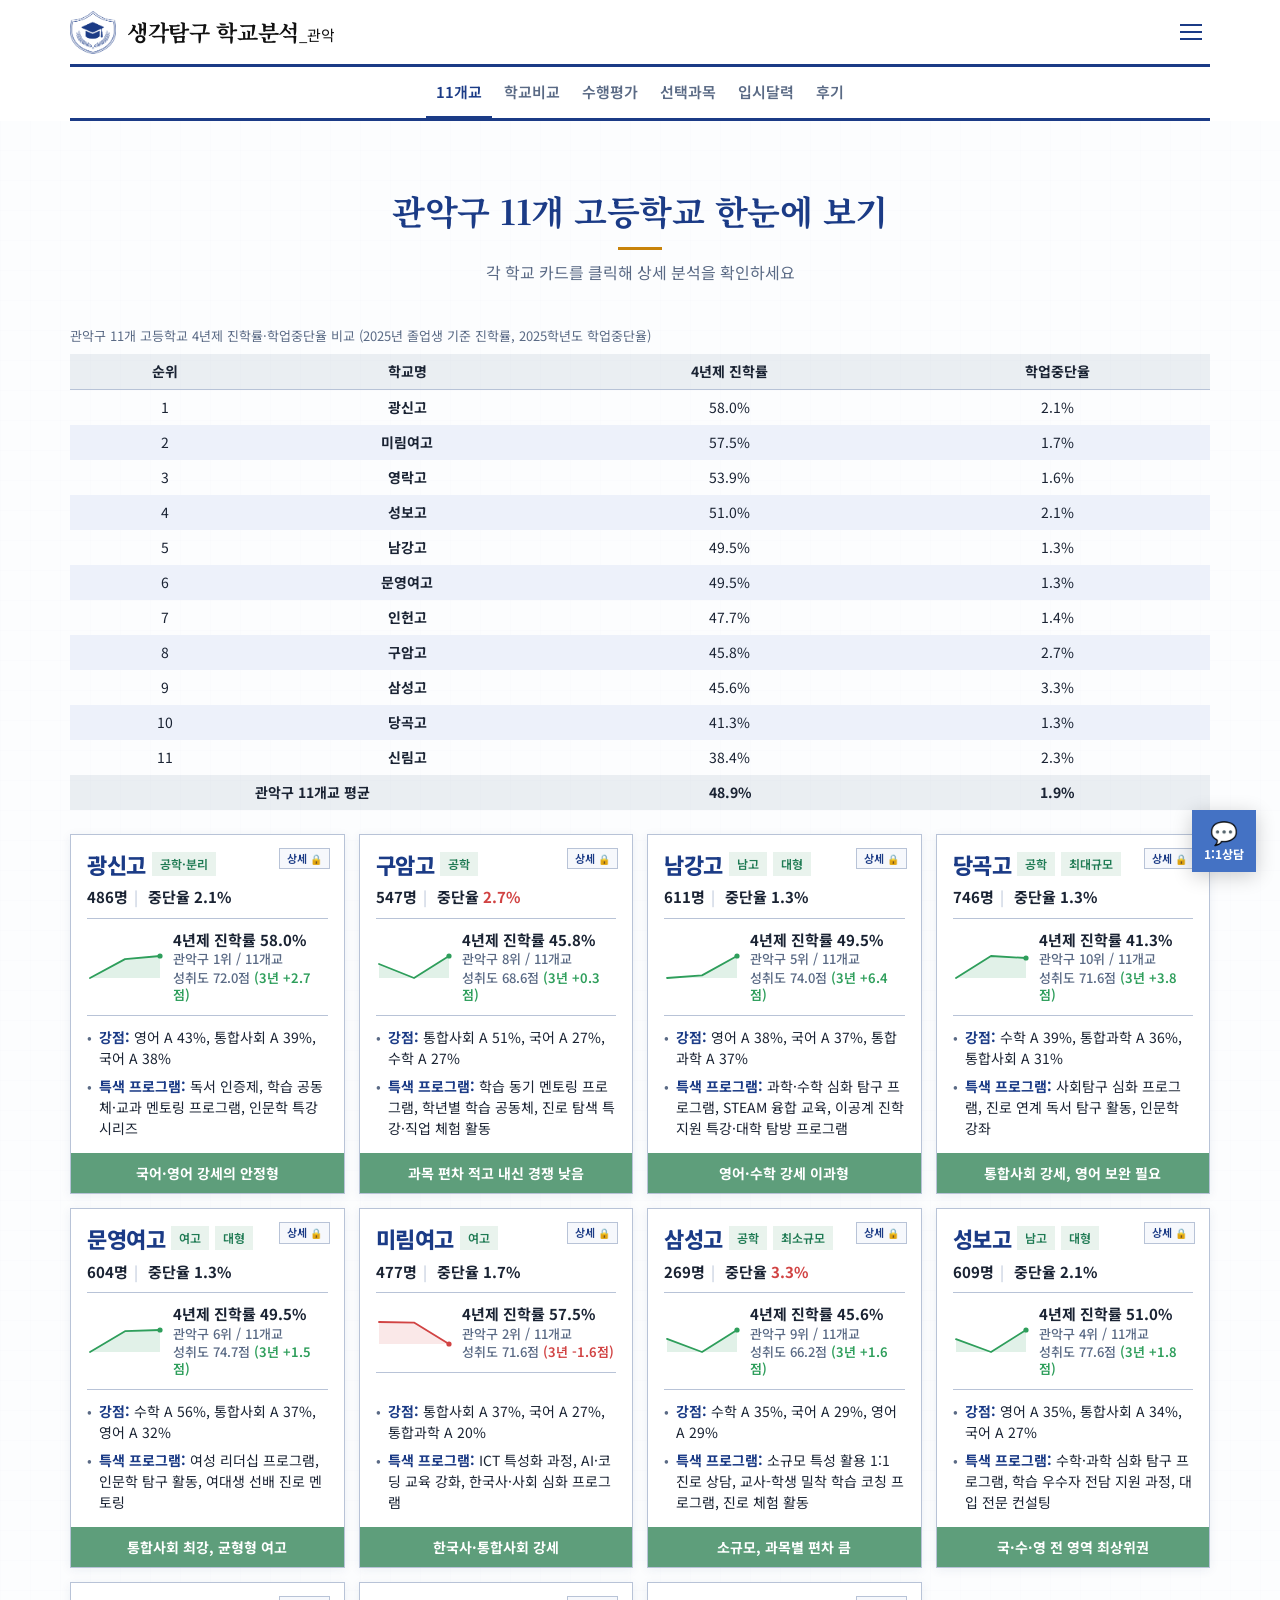
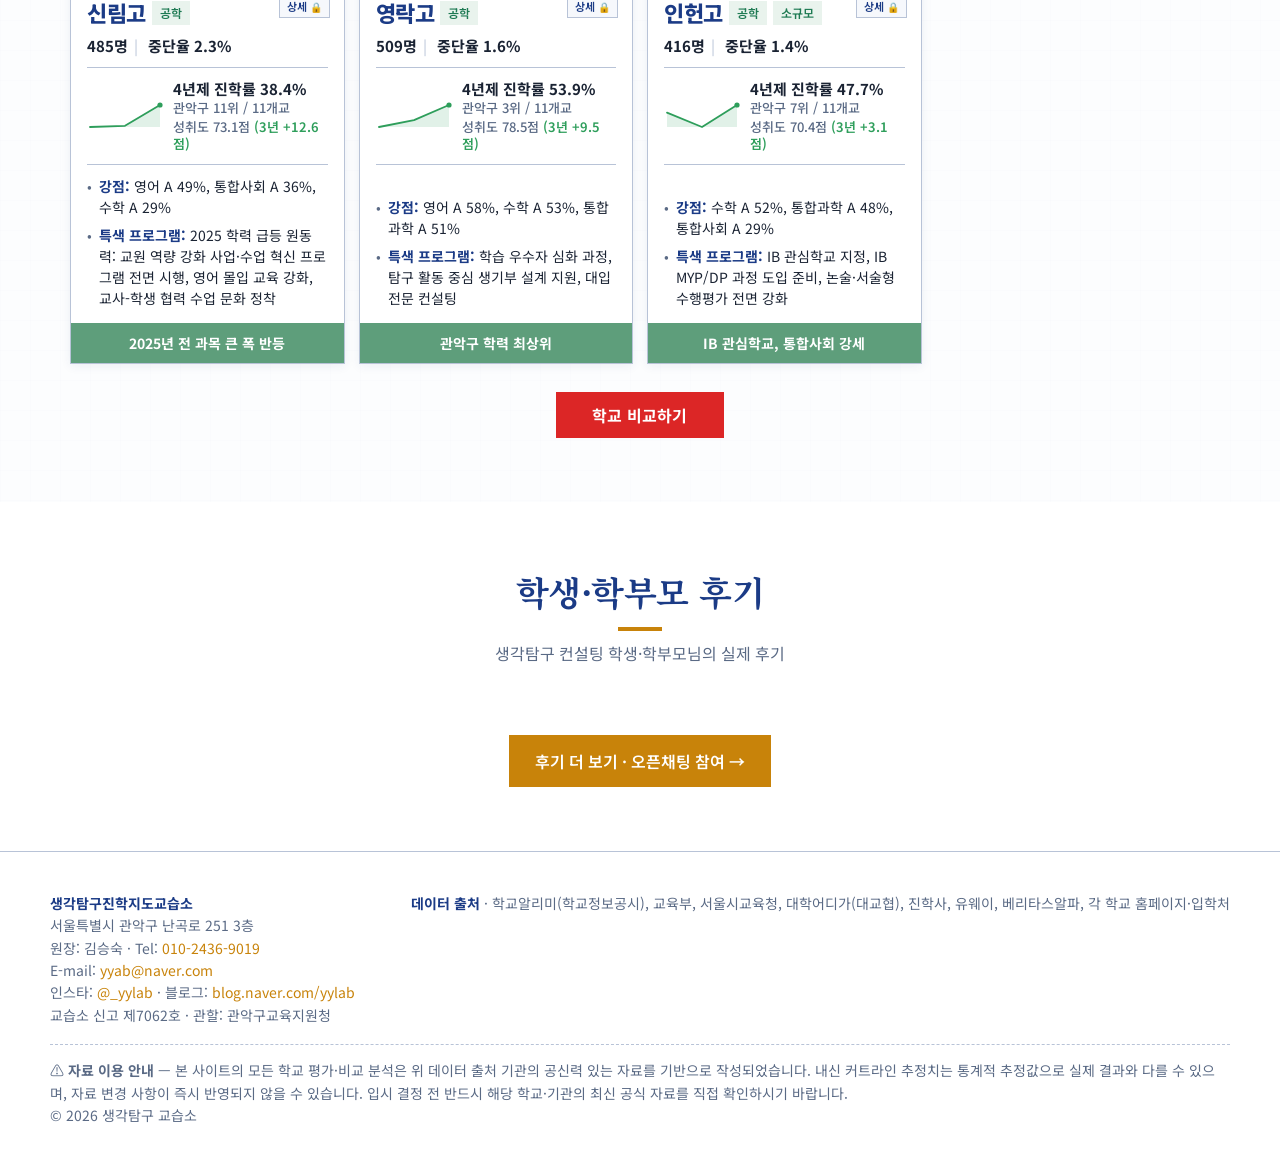
==== commit 3ae5192a: "크롤러용 정적 요약표 추가 (11개교 진학률·학업중단율) schoolGrid는 JS로 렌더링되어 원본 HTML엔 비어있는 <div>만 남는다. Googlebot은 JS를 실행해서 " ====
--- a/20_ThinkExplore/03_SchoolAnalysis/index.html
+++ b/20_ThinkExplore/03_SchoolAnalysis/index.html
@@ -969,6 +969,40 @@
       <h2>관악구 11개 고등학교 한눈에 보기</h2>
       <p>각 학교 카드를 클릭해 상세 분석을 확인하세요</p>
     </div>
+
+    <!-- 검색·AI 검색 노출용 정적 요약표. 아래 schoolGrid는 JS로 렌더링되어
+         자바스크립트를 실행하지 않는 크롤러에는 보이지 않으므로, 핵심 수치는
+         이 표에 정적 HTML로도 남겨둔다 (2026-08-02). -->
+    <div style="overflow-x:auto;margin-bottom:24px;">
+      <table style="width:100%;border-collapse:collapse;font-size:14px;">
+        <caption style="caption-side:top;text-align:left;font-size:13px;color:var(--muted);padding-bottom:8px;">
+          관악구 11개 고등학교 4년제 진학률·학업중단율 비교 (2025년 졸업생 기준 진학률, 2025학년도 학업중단율)
+        </caption>
+        <thead>
+          <tr style="background:rgba(28,61,107,.08);">
+            <th style="padding:7px 10px;text-align:center;border-bottom:1px solid var(--line);">순위</th>
+            <th style="padding:7px 10px;text-align:center;border-bottom:1px solid var(--line);">학교명</th>
+            <th style="padding:7px 10px;text-align:center;border-bottom:1px solid var(--line);">4년제 진학률</th>
+            <th style="padding:7px 10px;text-align:center;border-bottom:1px solid var(--line);">학업중단율</th>
+          </tr>
+        </thead>
+        <tbody>
+          <tr><td style="padding:7px 10px;text-align:center;">1</td><td style="padding:7px 10px;text-align:center;font-weight:700;">광신고</td><td style="padding:7px 10px;text-align:center;">58.0%</td><td style="padding:7px 10px;text-align:center;">2.1%</td></tr>
+          <tr style="background:var(--section-alt);"><td style="padding:7px 10px;text-align:center;">2</td><td style="padding:7px 10px;text-align:center;font-weight:700;">미림여고</td><td style="padding:7px 10px;text-align:center;">57.5%</td><td style="padding:7px 10px;text-align:center;">1.7%</td></tr>
+          <tr><td style="padding:7px 10px;text-align:center;">3</td><td style="padding:7px 10px;text-align:center;font-weight:700;">영락고</td><td style="padding:7px 10px;text-align:center;">53.9%</td><td style="padding:7px 10px;text-align:center;">1.6%</td></tr>
+          <tr style="background:var(--section-alt);"><td style="padding:7px 10px;text-align:center;">4</td><td style="padding:7px 10px;text-align:center;font-weight:700;">성보고</td><td style="padding:7px 10px;text-align:center;">51.0%</td><td style="padding:7px 10px;text-align:center;">2.1%</td></tr>
+          <tr><td style="padding:7px 10px;text-align:center;">5</td><td style="padding:7px 10px;text-align:center;font-weight:700;">남강고</td><td style="padding:7px 10px;text-align:center;">49.5%</td><td style="padding:7px 10px;text-align:center;">1.3%</td></tr>
+          <tr style="background:var(--section-alt);"><td style="padding:7px 10px;text-align:center;">6</td><td style="padding:7px 10px;text-align:center;font-weight:700;">문영여고</td><td style="padding:7px 10px;text-align:center;">49.5%</td><td style="padding:7px 10px;text-align:center;">1.3%</td></tr>
+          <tr><td style="padding:7px 10px;text-align:center;">7</td><td style="padding:7px 10px;text-align:center;font-weight:700;">인헌고</td><td style="padding:7px 10px;text-align:center;">47.7%</td><td style="padding:7px 10px;text-align:center;">1.4%</td></tr>
+          <tr style="background:var(--section-alt);"><td style="padding:7px 10px;text-align:center;">8</td><td style="padding:7px 10px;text-align:center;font-weight:700;">구암고</td><td style="padding:7px 10px;text-align:center;">45.8%</td><td style="padding:7px 10px;text-align:center;">2.7%</td></tr>
+          <tr><td style="padding:7px 10px;text-align:center;">9</td><td style="padding:7px 10px;text-align:center;font-weight:700;">삼성고</td><td style="padding:7px 10px;text-align:center;">45.6%</td><td style="padding:7px 10px;text-align:center;">3.3%</td></tr>
+          <tr style="background:var(--section-alt);"><td style="padding:7px 10px;text-align:center;">10</td><td style="padding:7px 10px;text-align:center;font-weight:700;">당곡고</td><td style="padding:7px 10px;text-align:center;">41.3%</td><td style="padding:7px 10px;text-align:center;">1.3%</td></tr>
+          <tr><td style="padding:7px 10px;text-align:center;">11</td><td style="padding:7px 10px;text-align:center;font-weight:700;">신림고</td><td style="padding:7px 10px;text-align:center;">38.4%</td><td style="padding:7px 10px;text-align:center;">2.3%</td></tr>
+          <tr style="background:rgba(28,61,107,.08);font-weight:700;"><td style="padding:7px 10px;text-align:center;" colspan="2">관악구 11개교 평균</td><td style="padding:7px 10px;text-align:center;">48.9%</td><td style="padding:7px 10px;text-align:center;">1.9%</td></tr>
+        </tbody>
+      </table>
+    </div>
+
     <div class="grid" id="schoolGrid"></div>
     <div style="text-align:center;margin-top:28px;">
       <button class="cmp-run-btn" onclick="setTab('compare')">학교 비교하기</button>
@@ -2898,7 +2932,7 @@
   {school:'안○혁',grade:'독서·탐구보고서 연계',text:"처음에는 제 생각을 말하는 것이 어색했습니다. 느낀 점은 많아도 이를 논리적인 글로 정리하여 표현하는 것은 또 다른 차원의 문제였기 때문입니다. 하지만 충분히 생각할 시간을 갖고 제가 느낀 바를 정확히 인지하는 과정을 거치며, 나와는 또 다른 다양한 시각들을 접할 수 있었습니다. 이러한 변화는 탐구보고서를 쓸 때 더욱 빛을 발했습니다. 저 역시 전에는 인터넷 자료 수집이 가장 중요하다고 믿었지만, 논술 수업을 통해 다져진 독서 습관 덕분에 보고서 주제를 책에서 읽은 내용과 자연스럽게 연결해 보게 되었습니다. 단순히 자료를 수집하는 데서 끝내지 않고, 책에서 다뤘던 당시의 상황, 배경, 인물들의 관점 등을 떠올리며 '이 내용을 내 주제와 어떻게 연결할 수 있을까?'를 깊이 고민했습니다. 덕분에 보고서의 내용이 훨씬 깊어졌고, 제가 직접 고민하고 와닿았던 책의 내용과 연결하며 생각을 더 크게 확장할 수 있었습니다."},
   {school:'유○빈',grade:'고1',text:'고등학교 입학하고 학교 선생님들한테 칭찬을 많이 듣습니다. 글도 잘 쓰고 어떻게 이렇게 잘 구성하냐고. 이건 혼자만의 노력으로 이루어진 것이 아닙니다. 어디가 부족한지, 어떻게 고치면 더 좋아질 수 있는지 단순히 틀린 부분을 지적하는 데 그치지 않고, 제가 더 잘할 수 있도록 방향을 잡아주신 선생님이 계셨기에 가능했습니다. 그 덕분에 글의 구조를 잡는 힘을 기르고 생각을 분명하게 표현하는 법도 배울 수 있었습니다. 예전보다 글쓰기가 훨씬 수월해졌고 스스로 성장했음을 실감합니다. 이 논술 수업은 단순히 지식을 배우는 시간을 넘어, 부족한 점을 하나씩 채워가며 진정한 나를 찾아가는 성장판과 같은 수업입니다.'},
   {school:'김○연',grade:'독서 습관',text:'독서가 중요하다는 건 누구나 아는 사실이지만, 일상생활에서 이를 실천하기란 쉬운 일이 아닙니다. 저 역시 어릴 적 선생님 수업을 처음 들을 때는 숙제로 책을 읽기 시작했습니다. 하지만 수업을 통해 하나의 책을 두고 다양한 견해를 나누며 생각을 확장하고, 제대로 독서하는 법을 배우면서 스스로 책을 읽어 내 세계를 넓히고 싶다는 욕심이 생겼습니다. 이전에는 표면적인 사건만 겨우 이해하는 수준이었다면, 이제는 작가가 전하고자 하는 메시지가 무엇인지, 책 속 사건과 인물이 사회적 이슈나 시대상을 어떻게 반영하는지 스스로 해석하며 더 깊이 파고들 수 있게 되었습니다. 학년이 올라갈수록 독서할 시간이 부족해짐을 느끼며, 어릴 때부터 차곡차곡 쌓아온 독서 습관과 경험이 얼마나 소중한지 다시금 체감하고 있습니다.'},
-  {school:'권○은',grade:'글쓰기 수업',text:"AI가 일상의 모든 영역에 스며든 요즘, '과연 인간이 글을 쓰는 능력이 여전히 의미가 있을까?' 하는 의구심이 들기도 했습니다. 하지만 수업 중 하이데거에 관한 책을 읽으며 그 답을 찾았습니다. 하이데거는 인간만이 스스로 사고하고 자신의 존재를 고민하는 '현존재'로서 살 수 있다고 말합니다. 글쓰기는 단순한 정보 생산이 아니라 자신의 생각을 표현하는 인간 고유의 행위이기에, 인간만이 진실하고 주체적인 글을 쓸 수 있다는 점을 깨달았습니다. 특히 김승숙 선생님의 수업에서는 AI를 효율적인 보조 도구로 활용하면서도 어떻게 주체성을 유지하며 글을 쓸 수 있는지, 나만의 생각은 보존하면서 완성도를 높이는 구체적인 방법들을 배울 수 있었습니다. 이를 통해 글쓰기가 단순히 학업 성적을 위한 수단이 아니라, 삶을 살아가고 소통하는 모든 과정에 영향을 미치는 핵심 역량임을 확신하게 되었습니다."},
+  {school:'김나○',grade:'글쓰기 수업',text:"AI가 일상의 모든 영역에 스며든 요즘, '과연 인간이 글을 쓰는 능력이 여전히 의미가 있을까?' 하는 의구심이 들기도 했습니다. 하지만 수업 중 하이데거에 관한 책을 읽으며 그 답을 찾았습니다. 하이데거는 인간만이 스스로 사고하고 자신의 존재를 고민하는 '현존재'로서 살 수 있다고 말합니다. 글쓰기는 단순한 정보 생산이 아니라 자신의 생각을 표현하는 인간 고유의 행위이기에, 인간만이 진실하고 주체적인 글을 쓸 수 있다는 점을 깨달았습니다. 특히 김승숙 선생님의 수업에서는 AI를 효율적인 보조 도구로 활용하면서도 어떻게 주체성을 유지하며 글을 쓸 수 있는지, 나만의 생각은 보존하면서 완성도를 높이는 구체적인 방법들을 배울 수 있었습니다. 이를 통해 글쓰기가 단순히 학업 성적을 위한 수단이 아니라, 삶을 살아가고 소통하는 모든 과정에 영향을 미치는 핵심 역량임을 확신하게 되었습니다."},
   {school:'배○현',grade:'탐구보고서 수업',text:"고등학교 생활을 하다 보면, 선생님들께서 '너희는 이게 생소하고 어려울 거야'라고 말씀하시고 친구들도 가장 걱정하는 것이 바로 '탐구보고서'입니다. 만약 저 역시 탐구보고서를 고등학교에서 처음 접했다면 두려웠겠지만, 수업을 통해 이미 여러 차례 작성하고 수정하는 과정을 경험했기에 그런 이야기를 들을 때마다 속으로 자신감을 얻곤 합니다. 김승숙 선생님의 수업에서는 책을 활용해 탐구 방향을 설정하는 법부터, 이를 사회 현상 및 나의 진로와 연결해 확장해 나가는 방법까지 체계적으로 배울 수 있었습니다. 내 보고서를 직접 피드백하고 발표하며 역량을 키워가는 과정은 국영수 학원에서는 결코 할 수 없는 경험이었기에, 제게 가장 필요하고 의미 있는 수업이었다고 생각합니다."},
   {school:'신○○',grade:'커리큘럼 후기',text:'선생님 수업은 학년이 올라갈수록 배우는 내용과 목표가 뚜렷하게 바뀌는 단계별 방식으로 진행됩니다. 초등 과정에서는 주로 올바른 독서법과 텍스트를 깊이 있게 이해하는 기초를 다집니다. 중등 과정에 들어서면 책 속에 담긴 작가의 의도와 핵심 메시지를 파악하는 훈련을 하며, 이를 바탕으로 감상문·논술문 형식의 글을 직접 써 보는 연습을 반복합니다. 특히 중학교 수행평가에서 독서감상문의 비중이 높은 만큼, 이러한 학습 방식은 학교 성적 향상에 실질적인 도움이 됩니다. 또한 방학 기간을 활용한 한국사 및 세계사 특강은 역사 과목이 포함된 중학교 교과 과정을 선행 학습하는 효과를 줍니다.'},
   {school:'홍○찬',grade:'중3 겨울방학 특강',text:'중학교 3학년 겨울방학은 고등학교 내신과 대입을 대비하는 결정적인 시기입니다. 이때는 여러 학교에서 실제로 나왔던 탐구보고서·수행평가 사례를 참고 자료 삼아 고난도 과제를 미리 연습해 볼 수 있었습니다. 더불어 AI를 활용한 효율적인 학습법과 수행평가 전략을 배우며 시대에 맞는 역량을 갖추게 됩니다. 무엇보다 단순히 수행평가 점수를 받는 것에 그치지 않고, 자신의 진로와 연계하여 심화 탐구보고서를 작성할 수 있는 역량을 기르게 된다는 점이 이 수업의 가장 큰 강점입니다. 선생님은 제출한 글과 보고서를 하나하나 꼼꼼히 읽고, 제 성적과 진로 방향에 맞는 조언을 구체적으로 짚어 주셨습니다.'},
@@ -4855,7 +4889,7 @@
   // 6. 생각탐구 인사이트 (책 기반)
   sections.push(`<b>지금이 입시의 골든타임입니다.</b> 진학사 데이터에 따르면 중학교 성적의 <b>65.1%</b>가 고등학교 등급으로 이어집니다. 고등학교 선택은 단순한 학교 고르기가 아니라, 3년간의 생기부 스토리·선택과목·세특 방향을 결정하는 가장 중요한 전략 결정입니다.`);
 
-  sections.push(`내 아이의 관심사를 구체적인 진로 스토리로 연결할 때 학생부종합전형에서 진정성이 드러납니다. <b>줄탁동시(啐啄同時)</b>처럼 아이의 내면 동기와 컨설턴트의 외부 코칭이 맞물려야 시너지가 생깁니다. 학교 선택부터 진로 설계·생기부 빌드업까지 통합적으로 설계하고 싶으시다면 <b>생각탐구 1:1 입시 컨설팅</b>이 함께하겠습니다. <span style="font-size:14px;opacity:.75;">(참고: 『바로 지금, 나의 것으로 만드는 힘이 나를 바꾸는 찐 공부다!』 — 생각탐구)</span>`);
+  sections.push(`내 아이의 관심사를 구체적인 진로 스토리로 연결할 때 학생부종합전형에서 진정성이 드러납니다. <b>줄탁동시(啐啄同時)</b>처럼 아이의 내면 동기와 컨설턴트의 외부 코칭이 맞물려야 시너지가 생깁니다. 학교 선택부터 진로 설계·생기부 빌드업까지 통합적으로 설계하고 싶으시다면 <b>생각탐구 1:1 입시 컨설팅</b>이 함께하겠습니다.`);
 
   return sections.map(s=>`<p style="font-size:14px;line-height:var(--lh-loose);margin:0 0 12px;">${s}</p>`).join('');
 }
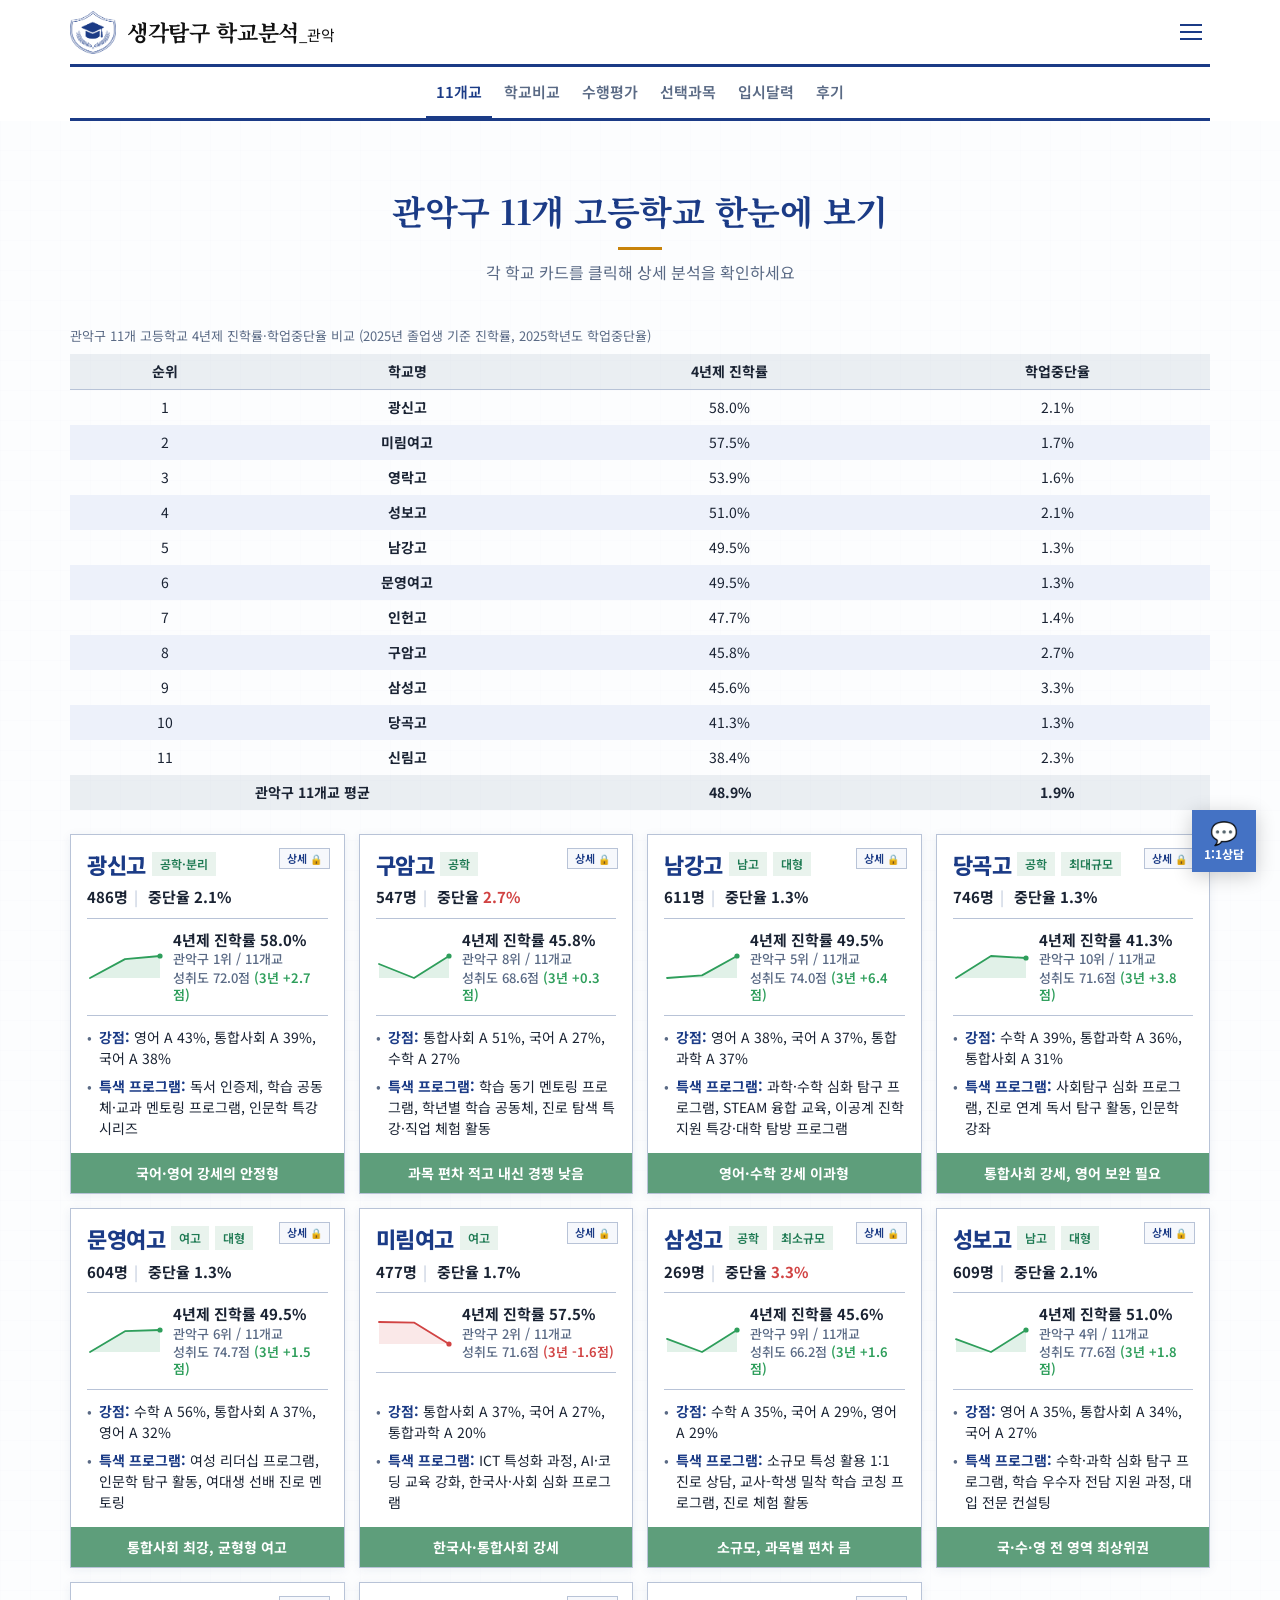
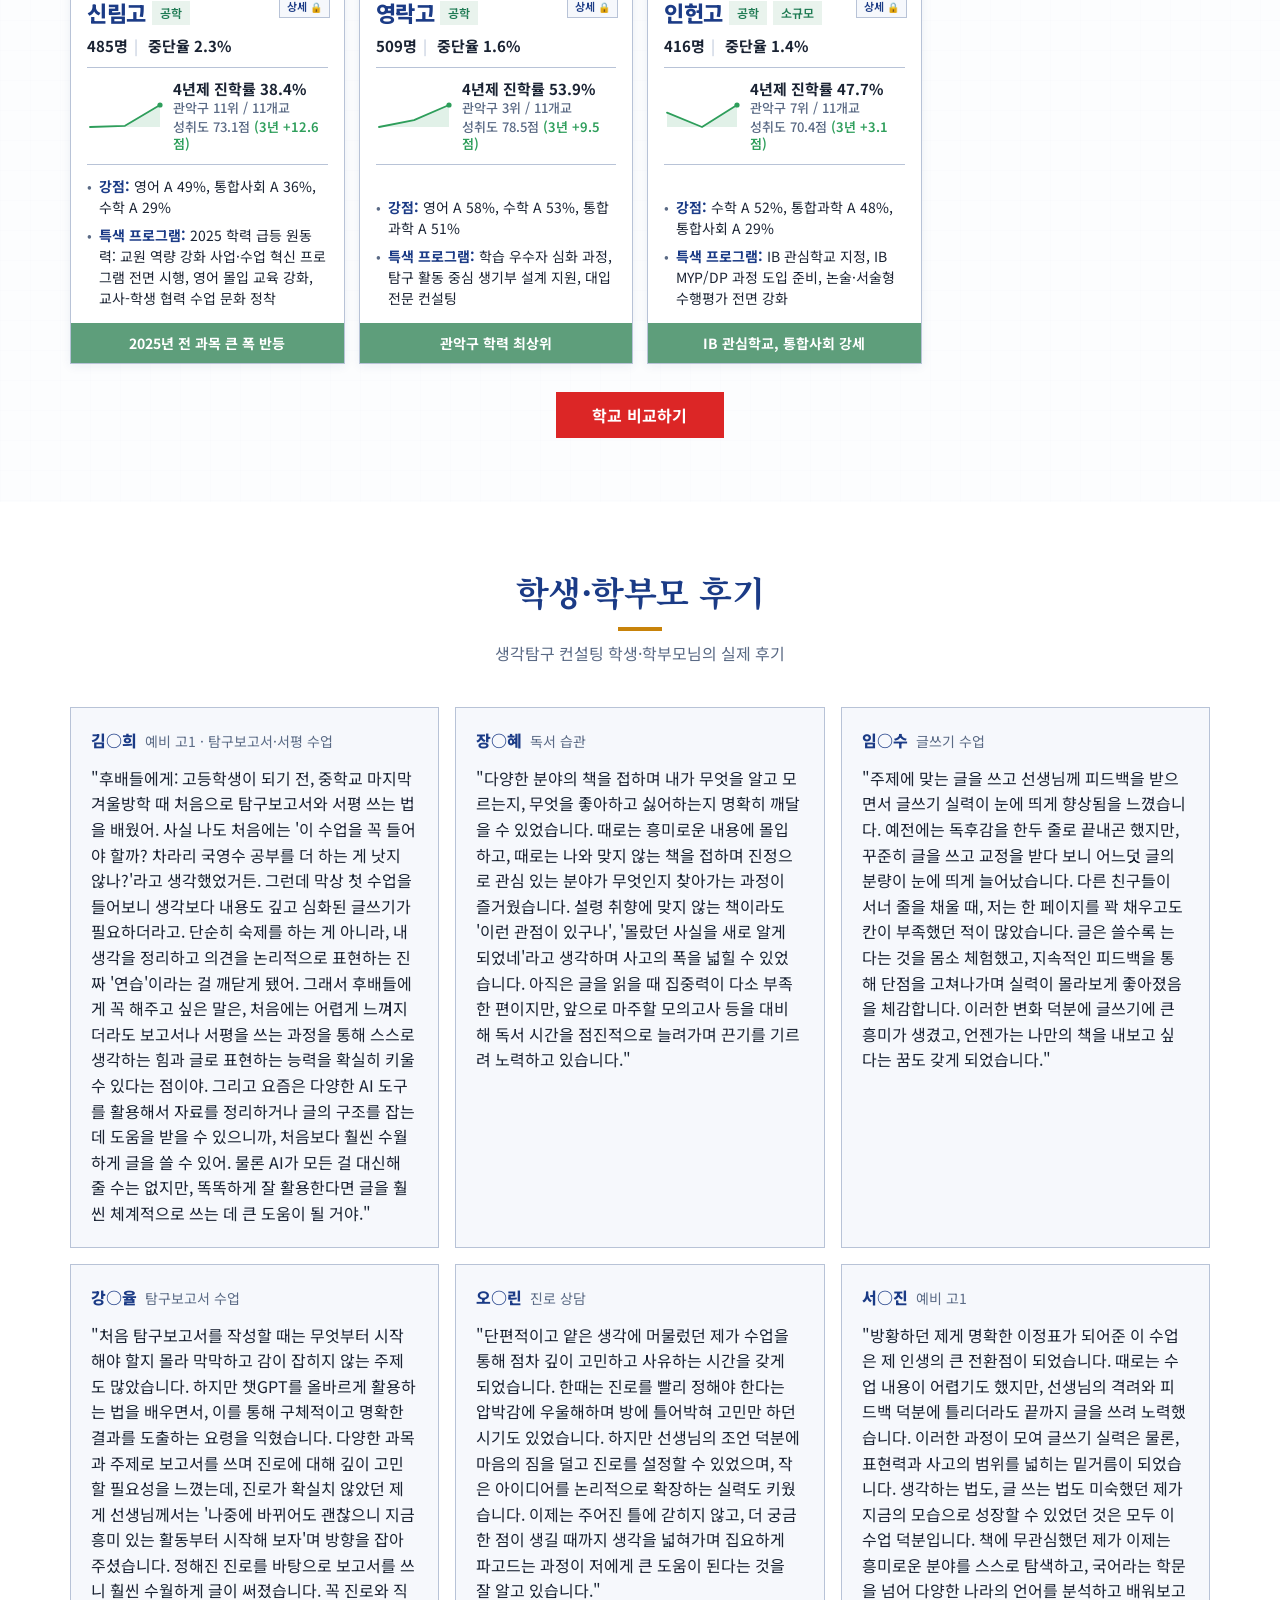
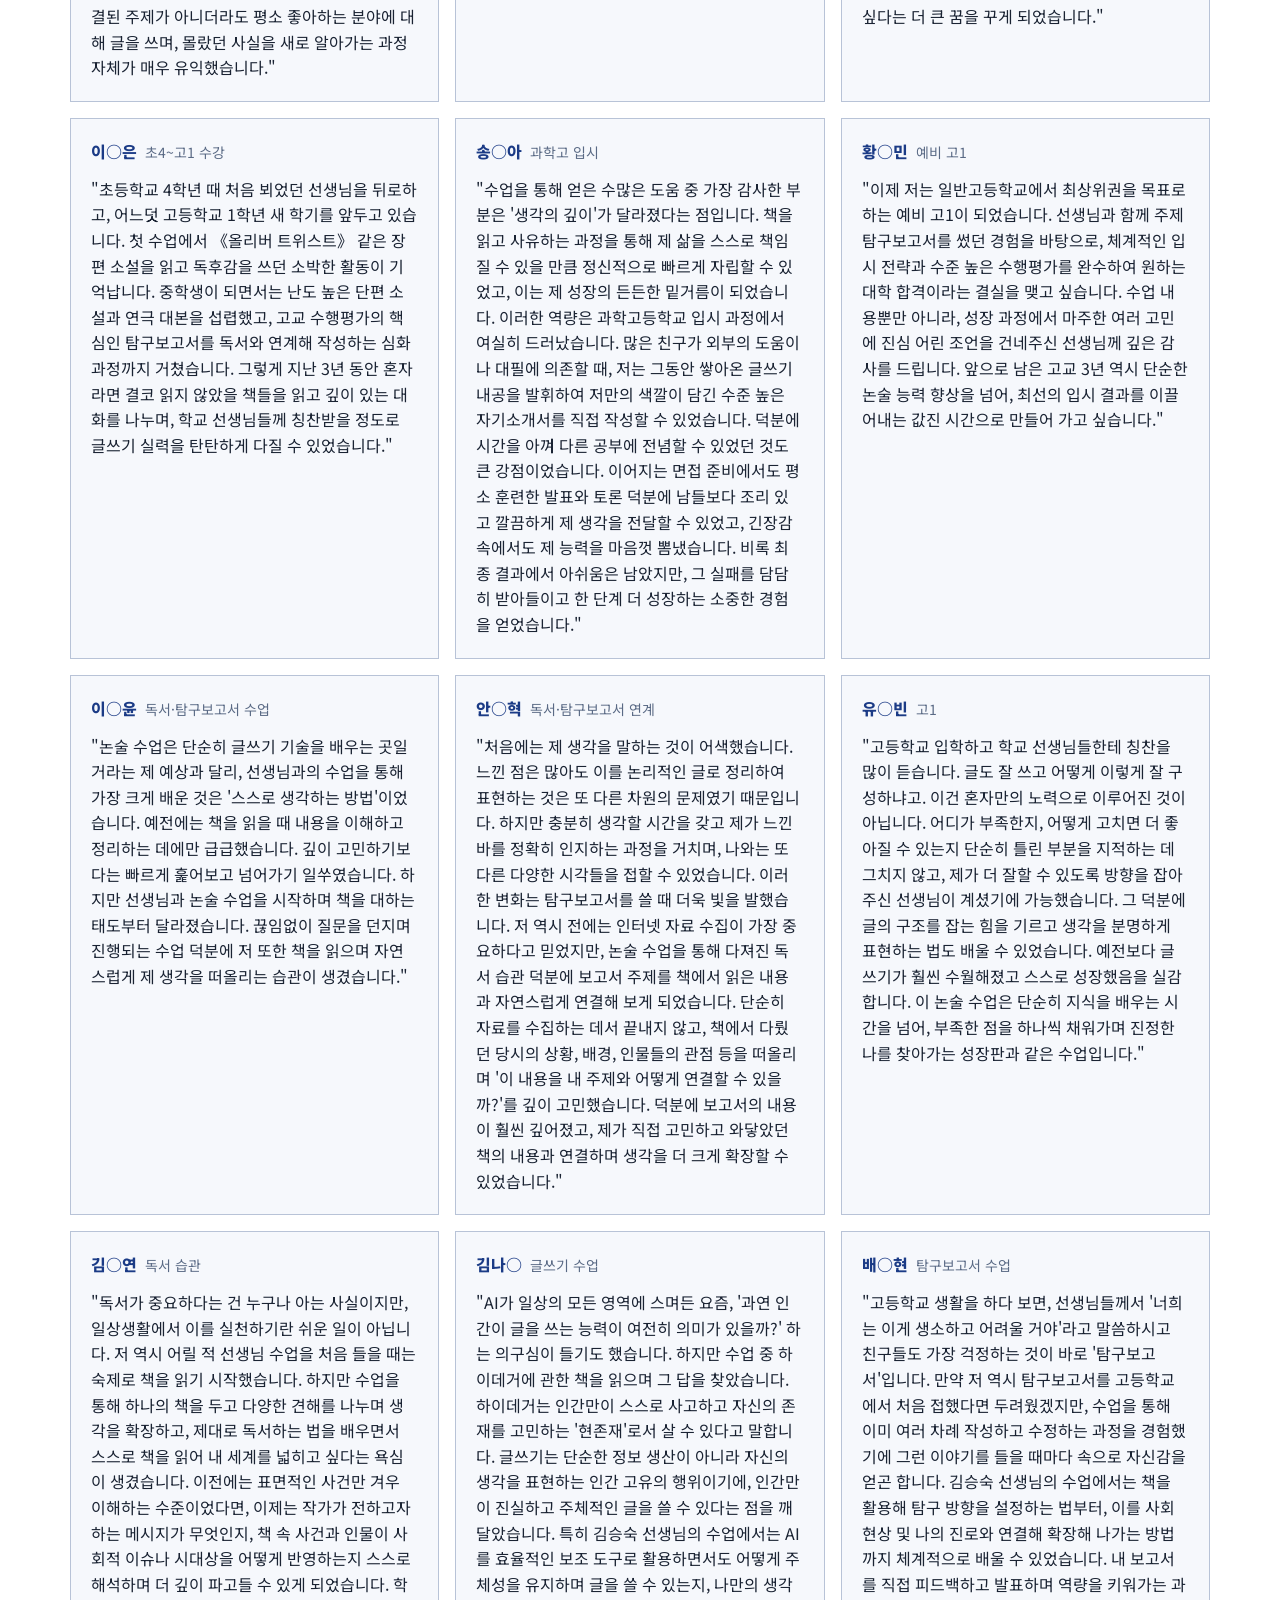
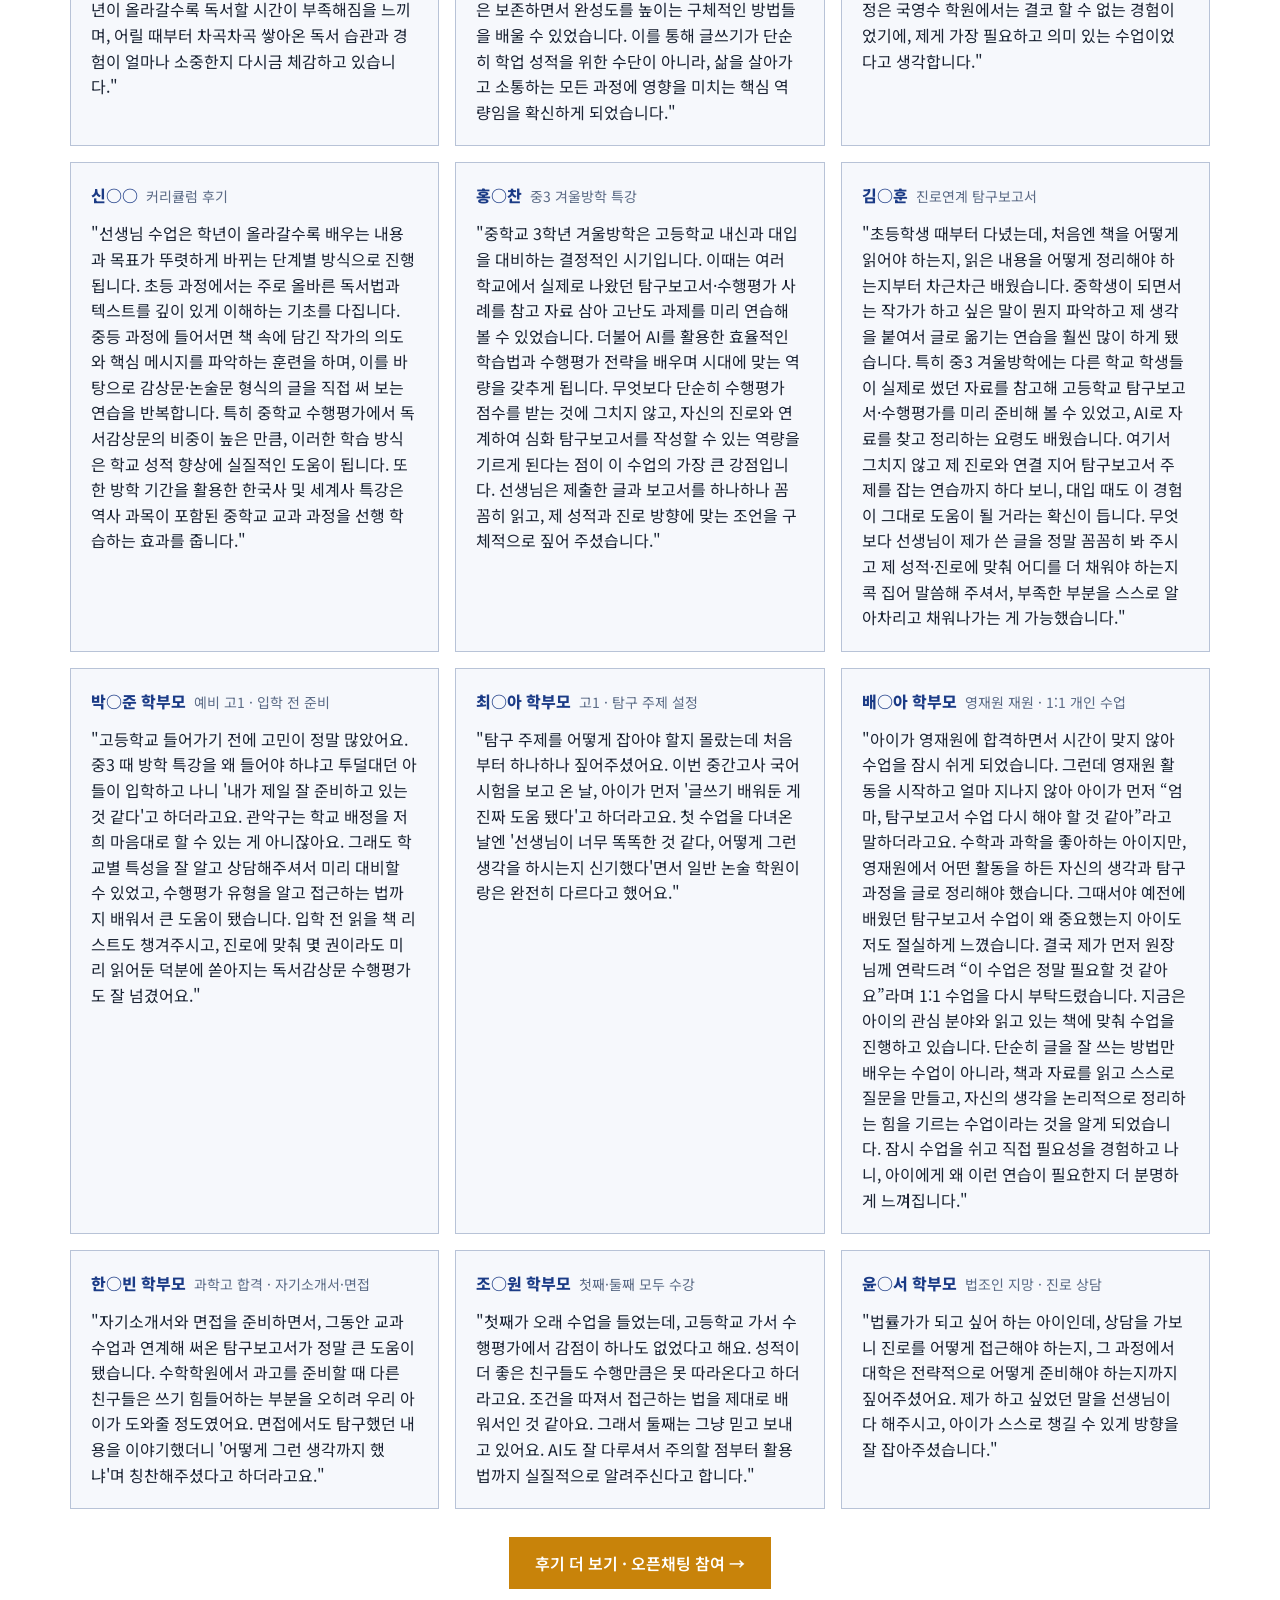
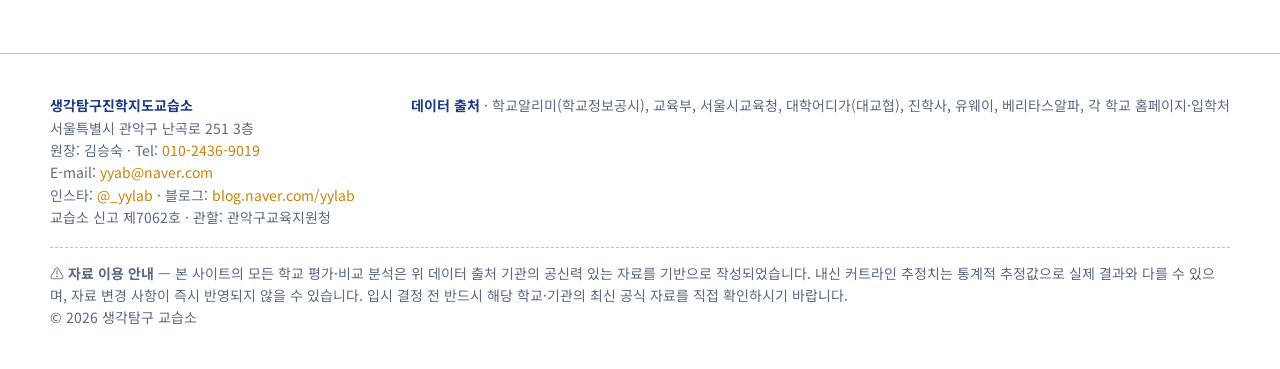
==== commit 427534e7: "프리미엄 탭(선택과목·입시달력) + 후기에 크롤러용 정적 콘텐츠 baked-in 선택과목/입시달력/후기는 JS가 처음 로드 시 빈 <div>에 내용을 채우는 구조라, JS를 실행하" ====
--- a/20_ThinkExplore/03_SchoolAnalysis/index.html
+++ b/20_ThinkExplore/03_SchoolAnalysis/index.html
@@ -1626,7 +1626,262 @@
       <h2>선택과목 — 지원 학과가 요구하는 과목,<br>우리 학교에 있나? <span class="premflag">프리미엄</span></h2>
       <p>(2028학년도 대입 = 현 고1·고2 기준)</p>
     </div>
-    <div id="jointContent"></div>
+    <div id="jointContent">
+<!-- 크롤러용 정적 콘텐츠. JS 렌더 함수(renderJoint/initCalendar/buildReviews)가 실제 표시용으로
+     다시 렌더링하며 이 내용을 그대로 덮어쓴다 — 실사용자는 차이를 못 느끼고, JS를 실행하지
+     않는 크롤러만 이 정적 텍스트를 그대로 읽는다. 2026-08-03 캡처, 데이터 변경 시 재캡처 필요. -->
+<div class="rep-card">
+    <div class="rep-lbl"><span class="lbl-ico">🎓</span> 대학·학과별 확인</div>
+    <div style="font-size:16px;color:var(--muted);line-height:var(--lh-loose);margin-bottom:18px;">
+      지원하려는 <b>대학 → 계열 → 학과</b>와 <b>재학 중인 학교</b>를 고르면, 그 학과가 요구하는 과목이 우리 학교에 개설되어 있는지 바로 확인할 수 있습니다. 개설되지 않은 과목이 있으면 공동교육과정으로 이수하는 방법을 함께 안내합니다.
+    </div>
+    <div style="position:relative;margin-bottom:18px;">
+      <input type="text" id="deptSearchInput" placeholder="🔍 학과명으로 바로 검색 (예: 컴퓨터공학과)" autocomplete="off" oninput="searchUniDept(this.value)" onblur="setTimeout(()=&gt;{const b=document.getElementById('deptSearchResults');if(b)b.style.display='none';},150)" style="width:100%;padding:9px 12px;border-radius:0;border:1.5px solid var(--line);background:var(--card);color:var(--txt);font-size:16px;font-family:inherit;box-sizing:border-box;">
+      <div id="deptSearchResults" style="display:none;position:absolute;top:100%;left:0;right:0;z-index:20;background:var(--card);border:1.5px solid var(--line);border-radius:0;margin-top:4px;max-height:260px;overflow-y:auto;box-shadow:0 4px 16px rgba(0,0,0,.12);"></div>
+    </div>
+    <div style="display:grid;grid-template-columns:repeat(auto-fit,minmax(150px,1fr));gap:12px;margin-bottom:18px;">
+      <div><div style="font-size: 13px !important; font-weight: 800; color: var(--muted); margin-bottom: 3px;">지원 대학</div>
+        <select id="uniSel" onchange="renderUniCheck('uni')" style="width:100%;padding:7px 10px;border-radius:0;border:1.5px solid var(--line);background:var(--card);color:var(--txt);font-size:16px;font-weight:600;font-family:inherit;cursor:pointer;">
+          <option value="서울대">서울대</option><option value="고려대">고려대</option><option value="경희대">경희대</option><option value="중앙대">중앙대</option><option value="서울시립대">서울시립대</option><option value="한양대">한양대</option><option value="건국대">건국대</option><option value="동국대">동국대</option><option value="숭실대">숭실대</option><option value="광운대">광운대</option><option value="국민대">국민대</option><option value="가톨릭대">가톨릭대</option><option value="아주대">아주대</option><option value="인하대">인하대</option><option value="단국대">단국대</option><option value="서울과기대">서울과기대</option><option value="연세대">연세대</option><option value="이화여대">이화여대</option><option value="숙명여대">숙명여대</option><option value="덕성여대">덕성여대</option><option value="서강대">서강대</option><option value="성균관대">성균관대</option><option value="한성대">한성대</option>
+        </select></div>
+      <div><div style="font-size: 13px !important; font-weight: 800; color: var(--muted); margin-bottom: 3px;">계열</div>
+        <select id="uniFac" onchange="renderUniCheck('fac')" style="width:100%;padding:7px 10px;border-radius:0;border:1.5px solid var(--line);background:var(--card);color:var(--txt);font-size:16px;font-weight:600;font-family:inherit;cursor:pointer;"><option value="의약학">의약학·간호</option><option value="공학">공학</option><option value="자연과학">자연과학</option><option value="사범">사범</option><option value="인문">인문·어문</option><option value="사회">사회·경영</option><option value="생활과학">생활과학</option><option value="기타">기타</option></select></div>
+      <div><div style="font-size: 13px !important; font-weight: 800; color: var(--muted); margin-bottom: 3px;">학과 · 모집단위</div>
+        <select id="uniDept" onchange="renderUniCheck('dept')" style="width:100%;padding:7px 10px;border-radius:0;border:1.5px solid var(--line);background:var(--card);color:var(--txt);font-size:16px;font-weight:600;font-family:inherit;cursor:pointer;"><option value="0">간호대학</option><option value="1">수의과대학 수의예과</option><option value="2">약학대학 약학과</option><option value="3">의과대학 의예과</option><option value="4">치의학대학원 치의학과</option></select></div>
+      <div><div style="font-size: 13px !important; font-weight: 800; color: var(--muted); margin-bottom: 3px;">재학 중인 학교</div>
+        <select id="uniSchool" onchange="renderUniCheck('school')" style="width:100%;padding:7px 10px;border-radius:0;border:1.5px solid var(--navy);background:var(--card);color:var(--txt);font-size:16px;font-weight:700;font-family:inherit;cursor:pointer;">
+          <option value="광신고">광신고</option><option value="구암고">구암고</option><option value="남강고">남강고</option><option value="당곡고">당곡고</option><option value="문영여고">문영여고</option><option value="미림여고">미림여고</option><option value="삼성고">삼성고</option><option value="성보고">성보고</option><option value="신림고">신림고</option><option value="영락고">영락고</option><option value="인헌고">인헌고</option>
+        </select></div>
+    </div>
+    <div id="uniResult">
+    <div style="font-size:14px;color:var(--muted);margin-bottom:4px;">서울대 · 의약학·간호</div>
+    <div style="font-size:16px;font-weight:800;color:var(--navy);margin-bottom:14px;">간호대학</div>
+    <div style="background:#F0FDF4;border:1.5px solid #86EFAC;border-radius:0;padding:18px 20px;font-size:16px;line-height:var(--lh-loose);">
+      <b>광신고</b>에서 이 모집단위가 요구하는 과목을 <b>모두 이수할 수 있습니다.</b> 공동교육과정 없이 학교 정규 교육과정만으로 충족됩니다.</div>
+    
+    <div style="margin-top:20px;"><div style="font-size:16px;font-weight:800;color:#0369A1;margin-bottom:4px;">권장과목 <span style="font-weight:500;color:var(--muted);">(1항목)</span></div>
+      
+      <div style="font-size:14px;line-height:var(--lh-base);margin-top:8px;color:#166534;">
+        ✓ <b>과학 교과군</b> — 광신고 개설: 물리학 · 화학 · 생명과학 · 지구과학 · 역학과 에너지 · 전자기와 양자 · 물질과 에너지 · 화학 반응의 세계 · 세포와 물질대사 · 생물의 유전 · 지구시스템과학 · 행성우주과학
+        <span style="color:var(--muted);">(교과군 내 과목 이수로 충족)</span></div>
+      
+      <div style="font-size: 13px !important; color: var(--muted); margin-top: 5px; line-height: var(--lh-base);">원문 — 기하 또는 미적분Ⅱ, 과학</div>
+    </div>
+    <div style="font-size: 13px !important; color: var(--muted); margin-top: 20px; line-height: var(--lh-base);">
+      ✓ = 광신고 개설 · ✕ = 미개설. 대학이 제시한 과목군(예: 「제2외국어/한문」, 「과학」)은 해당 교과군 내 과목 이수로 충족될 수 있으므로, 표시가 ✕여도 실제로는 충족되는 경우가 있습니다.
+    </div></div><div class="rec-source" style="margin-top:8px;">출처: 「2028학년도 권역별 대학별 권장과목(반영과목)」 서울 주요 23개대 591개 모집단위 발췌 · 학교별 2026학년도 교육과정 편성표</div>
+  </div><div class="rep-card">
+    <div class="rep-lbl"><span class="lbl-ico">🎓</span> 서울대 유형별 요약 — 학교 × 계열 대조</div>
+    <div style="font-size:16px;color:var(--muted);line-height:var(--lh-loose);margin-bottom:18px;">
+      <b>우리 학교에서 지망 계열의 권장과목을 다 들을 수 있는지</b> 확인해 보세요. 서울대학교 「2028학년도 전공 연계 과목 선택 안내」(2025년 6월 30일 발표) 기준입니다. 이 권장과목은 <b>지원자격은 아니지만 수시 서류평가·정시 교과역량평가에 반영</b>됩니다.
+    </div>
+    <div style="display:flex;flex-wrap:wrap;gap:8px;align-items:center;margin-bottom:16px;">
+      <select id="trackSchool" onchange="renderTrackCheck()" style="padding:7px 12px;border-radius:0;border:1.5px solid var(--line);background:var(--card);color:var(--txt);font-size:16px;font-weight:600;font-family:inherit;cursor:pointer;">
+        <option value="">==== 학교 선택 ====</option>
+        <option value="광신고">광신고</option><option value="구암고">구암고</option><option value="남강고">남강고</option><option value="당곡고">당곡고</option><option value="문영여고">문영여고</option><option value="미림여고">미림여고</option><option value="삼성고">삼성고</option><option value="성보고">성보고</option><option value="신림고">신림고</option><option value="영락고">영락고</option><option value="인헌고">인헌고</option>
+      </select>
+    </div>
+    <div style="display:flex;flex-wrap:wrap;gap:6px;margin-bottom:18px;" id="trackSel" data-sel="t2">
+      <button onclick="selectTrack('t1',this)" style="padding:8px 13px;border-radius:0;border:1.5px solid var(--line);background:var(--card);color:var(--txt);font-size:14px;font-weight:700;cursor:pointer;font-family:inherit;">인문 · 사회 · 경영 계열</button><button onclick="selectTrack('t2',this)" style="padding:8px 13px;border-radius:0;border:1.5px solid var(--navy);background:var(--navy);color:#fff;font-size:14px;font-weight:700;cursor:pointer;font-family:inherit;">자연 · 공학 · 의약학 계열</button><button onclick="selectTrack('t3',this)" style="padding:8px 13px;border-radius:0;border:1.5px solid var(--line);background:var(--card);color:var(--txt);font-size:14px;font-weight:700;cursor:pointer;font-family:inherit;">예체능 · 학부대학</button>
+    </div>
+    <div id="trackResult"><div class="rep-val">이 학교는 2022 개정 편제 자료를 아직 확보하지 못했습니다.</div></div><div class="rec-source" style="margin-top:8px;">출처: 서울대학교 입학본부 「2028학년도 전공 연계 과목 선택 안내」(2025.6.30.) · 학교별 2026학년도 교육과정 편성표</div>
+  </div><div class="rep-card">
+    <div class="rep-lbl"><span class="lbl-ico">🎓</span> 공동교육과정이란? — 5가지 유형</div>
+    <div style="font-size:16px;color:var(--muted);line-height:var(--lh-loose);margin-bottom:4px;">
+      우리 학교에 없는 과목을 다른 학교나 온라인학교에서 듣고 <b>학교생활기록부에 정식 과목으로 남기는</b> 제도입니다. 운영 방식에 따라 5가지로 나뉘며, <b>학생이 직접 신청할 수 있는 것은 거점학교와 온라인학교 개방형</b> 두 가지입니다.
+    </div><div style="overflow-x:auto;margin-top:8px;">
+    <table style="width:100%;border-collapse:collapse;font-size:14px;">
+      <thead><tr style="background:var(--navy);color:#fff;">
+        <th style="padding:6px 8px;text-align:center;white-space:nowrap;">유형</th><th style="padding:6px 8px;text-align:center;white-space:nowrap;">운영 시간</th><th style="padding:6px 8px;text-align:center;white-space:nowrap;">내용</th><th style="padding:6px 8px;text-align:center;white-space:nowrap;">신청 방법</th><th style="padding:6px 8px;text-align:center;white-space:nowrap;">수강 제한</th>
+      </tr></thead>
+      <tbody>
+        <tr><td style="padding:6px 8px;text-align:center;border-bottom:1px solid var(--line);font-weight:700;background:#F9F7F4;"><b style="color:#1B3B86">공유캠퍼스</b></td><td style="padding:6px 8px;text-align:center;border-bottom:1px solid var(--line);">정규 일과시간 내</td><td style="padding:6px 8px;text-align:center;border-bottom:1px solid var(--line);">인근 2~4개교가 공동 운영</td><td style="padding:6px 8px;text-align:center;border-bottom:1px solid var(--line);">학교 교육과정으로 편성</td><td style="padding:6px 8px;text-align:center;border-bottom:1px solid var(--line);">학기당 과목수 제한에 <b>미포함</b></td></tr><tr><td style="padding:6px 8px;text-align:center;border-bottom:1px solid var(--line);font-weight:700;background:#F9F7F4;"><b style="color:#1B3B86">거점학교</b></td><td style="padding:6px 8px;text-align:center;border-bottom:1px solid var(--line);">방과후·주말</td><td style="padding:6px 8px;text-align:center;border-bottom:1px solid var(--line);">서울 전역 일반고 학생</td><td style="padding:6px 8px;text-align:center;border-bottom:1px solid var(--line);"><b>학생이 직접 신청</b></td><td style="padding:6px 8px;text-align:center;border-bottom:1px solid var(--line);">학기당 최대 2과목</td></tr><tr><td style="padding:6px 8px;text-align:center;border-bottom:1px solid var(--line);font-weight:700;background:#F9F7F4;"><b style="color:#1B3B86">온라인학교 — 주문형</b></td><td style="padding:6px 8px;text-align:center;border-bottom:1px solid var(--line);">정규 일과시간 내</td><td style="padding:6px 8px;text-align:center;border-bottom:1px solid var(--line);">실시간 쌍방향 온라인</td><td style="padding:6px 8px;text-align:center;border-bottom:1px solid var(--line);">학교↔온라인학교 협의 <b>(개별신청 불가)</b></td><td style="padding:6px 8px;text-align:center;border-bottom:1px solid var(--line);">학교 정규 교육과정</td></tr><tr><td style="padding:6px 8px;text-align:center;border-bottom:1px solid var(--line);font-weight:700;background:#F9F7F4;"><b style="color:#1B3B86">온라인학교 — 개방형</b></td><td style="padding:6px 8px;text-align:center;border-bottom:1px solid var(--line);">방과후·주말</td><td style="padding:6px 8px;text-align:center;border-bottom:1px solid var(--line);">서울 전역 일반고 학생</td><td style="padding:6px 8px;text-align:center;border-bottom:1px solid var(--line);"><b>학생이 직접 신청</b></td><td style="padding:6px 8px;text-align:center;border-bottom:1px solid var(--line);">거점학교와 합산 학기당 2과목</td></tr><tr><td style="padding:6px 8px;text-align:center;border-bottom:1px solid var(--line);font-weight:700;background:#F9F7F4;"><b style="color:#1B3B86">학교 밖 교육</b></td><td style="padding:6px 8px;text-align:center;border-bottom:1px solid var(--line);">—</td><td style="padding:6px 8px;text-align:center;border-bottom:1px solid var(--line);">지역사회 기관에서 이수</td><td style="padding:6px 8px;text-align:center;border-bottom:1px solid var(--line);">학교장이 판단 <b>(개별신청 불가)</b></td><td style="padding:6px 8px;text-align:center;border-bottom:1px solid var(--line);">3년간 최대 8학점</td></tr>
+      </tbody>
+    </table>
+  </div>
+  </div><div class="rep-card">
+    <div class="rep-lbl"><span class="lbl-ico">🎓</span> 관악구 학생이 들을 수 있는 강좌</div>
+    <div style="font-size:16px;color:var(--muted);line-height:var(--lh-loose);">
+      <b>동작관악 권역 공유캠퍼스</b>는 3개 강좌 모두 <b>정규 일과시간 내</b> 운영이라 학기당 2과목 제한에 포함되지 않습니다.
+    </div><div style="overflow-x:auto;margin-top:8px;">
+    <table style="width:100%;border-collapse:collapse;font-size:14px;">
+      <thead><tr style="background:var(--navy);color:#fff;">
+        <th style="padding:6px 8px;text-align:center;white-space:nowrap;">개설 학교</th><th style="padding:6px 8px;text-align:center;white-space:nowrap;">과목</th><th style="padding:6px 8px;text-align:center;white-space:nowrap;">위치</th>
+      </tr></thead>
+      <tbody>
+        <tr><td style="padding:6px 8px;text-align:center;border-bottom:1px solid var(--line);font-weight:700;background:#F9F7F4;"><b>당곡고</b></td><td style="padding:6px 8px;text-align:center;border-bottom:1px solid var(--line);">인공지능과 피지컬 컴퓨팅</td><td style="padding:6px 8px;text-align:center;border-bottom:1px solid var(--line);">관악구 봉천로21길 108</td></tr><tr><td style="padding:6px 8px;text-align:center;border-bottom:1px solid var(--line);font-weight:700;background:#F9F7F4;"><b>신림고</b></td><td style="padding:6px 8px;text-align:center;border-bottom:1px solid var(--line);">스페인어</td><td style="padding:6px 8px;text-align:center;border-bottom:1px solid var(--line);">관악구 문성로 119</td></tr><tr><td style="padding:6px 8px;text-align:center;border-bottom:1px solid var(--line);font-weight:700;background:#F9F7F4;"><b>수도여고</b></td><td style="padding:6px 8px;text-align:center;border-bottom:1px solid var(--line);">미래사회학</td><td style="padding:6px 8px;text-align:center;border-bottom:1px solid var(--line);">동작구 여의대방로10길 73</td></tr>
+      </tbody>
+    </table>
+  </div><div style="font-size:14px;color:var(--muted);line-height:var(--lh-base);margin-top:16px;padding:16px 18px;background:var(--section-alt);border:1px solid var(--line);border-radius:0;">
+      관악구 안에 있는 <b>거점학교는 삼성고 1곳</b>뿐이며 예술 영역(방송 일반, 연극과 삶)만 운영합니다. 아래 고급·전문 과목은 대부분 <b>타 지역 거점학교나 서울온라인학교</b>에서 들어야 합니다. 온라인학교는 실시간 쌍방향이라 이동 부담이 없습니다.
+    </div>
+  </div><div class="rep-card">
+    <div class="rep-lbl"><span class="lbl-ico">🎓</span> 우리 학교엔 없는 고급·전문 과목은 어디서?</div>
+    <div style="font-size:16px;color:var(--muted);line-height:var(--lh-loose);">
+      일반고 정규 교육과정에 편성하기 어려워 <b>공동교육과정에서만 열리는</b> 과목들입니다. 이과·의약학·공학 계열 지망 학생이 전공 적합성을 보여주기 좋은 통로입니다.
+    </div><div style="overflow-x:auto;margin-top:8px;">
+    <table style="width:100%;border-collapse:collapse;font-size:14px;">
+      <thead><tr style="background:var(--navy);color:#fff;">
+        <th style="padding:6px 8px;text-align:center;white-space:nowrap;">과목</th><th style="padding:6px 8px;text-align:center;white-space:nowrap;">대상</th><th style="padding:6px 8px;text-align:center;white-space:nowrap;">개설 학교</th>
+      </tr></thead>
+      <tbody>
+        <tr><td style="padding:6px 8px;text-align:center;border-bottom:1px solid var(--line);font-weight:700;background:#F9F7F4;"><b>고급 물리학</b></td><td style="padding:6px 8px;text-align:center;border-bottom:1px solid var(--line);">3학년</td><td style="padding:6px 8px;text-align:center;border-bottom:1px solid var(--line);">동북고 · 숭실고 · 서울온라인학교</td></tr><tr><td style="padding:6px 8px;text-align:center;border-bottom:1px solid var(--line);font-weight:700;background:#F9F7F4;"><b>고급 화학</b></td><td style="padding:6px 8px;text-align:center;border-bottom:1px solid var(--line);">3학년</td><td style="padding:6px 8px;text-align:center;border-bottom:1px solid var(--line);">대신고 · 동북고 · 잠신고 · 한서고 · 홍대부고 · 서울온라인학교</td></tr><tr><td style="padding:6px 8px;text-align:center;border-bottom:1px solid var(--line);font-weight:700;background:#F9F7F4;"><b>고급 생명과학</b></td><td style="padding:6px 8px;text-align:center;border-bottom:1px solid var(--line);">3학년</td><td style="padding:6px 8px;text-align:center;border-bottom:1px solid var(--line);">숭실고 · 잠신고 · 혜성여고 · 서울온라인학교</td></tr><tr><td style="padding:6px 8px;text-align:center;border-bottom:1px solid var(--line);font-weight:700;background:#F9F7F4;"><b>고급 지구과학</b></td><td style="padding:6px 8px;text-align:center;border-bottom:1px solid var(--line);">2학년</td><td style="padding:6px 8px;text-align:center;border-bottom:1px solid var(--line);">창동고</td></tr><tr><td style="padding:6px 8px;text-align:center;border-bottom:1px solid var(--line);font-weight:700;background:#F9F7F4;"><b>물리학실험</b></td><td style="padding:6px 8px;text-align:center;border-bottom:1px solid var(--line);">—</td><td style="padding:6px 8px;text-align:center;border-bottom:1px solid var(--line);">경신고 · 대진고 · 덕원여고 · 문정고 · 상명대부여고 · 양재고 · 영훈고 · 인창고 · 잠신고 · 창동고</td></tr><tr><td style="padding:6px 8px;text-align:center;border-bottom:1px solid var(--line);font-weight:700;background:#F9F7F4;"><b>화학실험</b></td><td style="padding:6px 8px;text-align:center;border-bottom:1px solid var(--line);">—</td><td style="padding:6px 8px;text-align:center;border-bottom:1px solid var(--line);">경신고 · 덕원여고 · 문정고 · 상명대부여고 · 수도여고 · 양재고 · 인창고 · 창동고</td></tr><tr><td style="padding:6px 8px;text-align:center;border-bottom:1px solid var(--line);font-weight:700;background:#F9F7F4;"><b>생명과학실험</b></td><td style="padding:6px 8px;text-align:center;border-bottom:1px solid var(--line);">—</td><td style="padding:6px 8px;text-align:center;border-bottom:1px solid var(--line);">경신고 · 덕원여고 · 문정고 · 상명대부여고 · 수도여고 · 양재고 · 영훈고 · 창동고</td></tr><tr><td style="padding:6px 8px;text-align:center;border-bottom:1px solid var(--line);font-weight:700;background:#F9F7F4;"><b>지구과학실험</b></td><td style="padding:6px 8px;text-align:center;border-bottom:1px solid var(--line);">—</td><td style="padding:6px 8px;text-align:center;border-bottom:1px solid var(--line);">경신고 · 양재고</td></tr><tr><td style="padding:6px 8px;text-align:center;border-bottom:1px solid var(--line);font-weight:700;background:#F9F7F4;"><b>고급 대수 · 이산수학 · 심화수학Ⅰ</b></td><td style="padding:6px 8px;text-align:center;border-bottom:1px solid var(--line);">—</td><td style="padding:6px 8px;text-align:center;border-bottom:1px solid var(--line);">영동고 · 청담고 · 재현고 (공유캠퍼스)</td></tr><tr><td style="padding:6px 8px;text-align:center;border-bottom:1px solid var(--line);font-weight:700;background:#F9F7F4;"><b>정보과학 · 사물인터넷과 센서 제어 · 프로그래밍</b></td><td style="padding:6px 8px;text-align:center;border-bottom:1px solid var(--line);">—</td><td style="padding:6px 8px;text-align:center;border-bottom:1px solid var(--line);">대원고 · 동양고 · 영훈고 · 서울영상고 · 오산고</td></tr><tr><td style="padding:6px 8px;text-align:center;border-bottom:1px solid var(--line);font-weight:700;background:#F9F7F4;"><b>국제 관계와 국제 기구 · 국제 경제 · 국제 정치</b></td><td style="padding:6px 8px;text-align:center;border-bottom:1px solid var(--line);">—</td><td style="padding:6px 8px;text-align:center;border-bottom:1px solid var(--line);">대진고 · 숭실고 · 인창고 · 서울온라인학교</td></tr>
+      </tbody>
+    </table>
+  </div><div class="rec-source" style="margin-top:8px;">출처: 서울고교학점제지원센터 운영현황 (2026학년도 1학기 기준)</div>
+  </div><div class="rep-card">
+    <div class="rep-lbl"><span class="lbl-ico">🎓</span> 신청 방법과 시기</div>
+    <div style="display:grid;gap:8px;margin-top:8px;">
+      <div style="display:flex;gap:10px;align-items:flex-start;background:#fff;border:1px solid var(--line);border-radius:0;padding:10px 12px;">
+        <div style="flex:0 0 26px;height:26px;border-radius:50%;background:var(--navy);color:#fff;display:flex;align-items:center;justify-content:center;font-size:14px;font-weight:800;">1</div>
+        <div style="min-width:0;">
+          <div style="font-size:16px;font-weight:800;color:var(--navy);margin-bottom:2px;">우리 학교 편제표 확인</div>
+          <div style="font-size:14px;line-height:var(--lh-base);color:var(--txt);">소속 학교에 이미 개설된 과목은 신청 불가. 이 사이트의 학교별 「선택과목 개설 사항」에서 먼저 확인.</div>
+        </div>
+      </div><div style="display:flex;gap:10px;align-items:flex-start;background:#fff;border:1px solid var(--line);border-radius:0;padding:10px 12px;">
+        <div style="flex:0 0 26px;height:26px;border-radius:50%;background:var(--navy);color:#fff;display:flex;align-items:center;justify-content:center;font-size:14px;font-weight:800;">2</div>
+        <div style="min-width:0;">
+          <div style="font-size:16px;font-weight:800;color:var(--navy);margin-bottom:2px;">담임·교육과정 담당 교사 상담</div>
+          <div style="font-size:14px;line-height:var(--lh-base);color:var(--txt);">수강 가능 여부와 선이수 과목 충족 여부를 반드시 사전 상담. 공식 절차로 규정되어 있음.</div>
+        </div>
+      </div><div style="display:flex;gap:10px;align-items:flex-start;background:#fff;border:1px solid var(--line);border-radius:0;padding:10px 12px;">
+        <div style="flex:0 0 26px;height:26px;border-radius:50%;background:var(--navy);color:#fff;display:flex;align-items:center;justify-content:center;font-size:14px;font-weight:800;">3</div>
+        <div style="min-width:0;">
+          <div style="font-size:16px;font-weight:800;color:var(--navy);margin-bottom:2px;">콜라캠퍼스에서 신청</div>
+          <div style="font-size:14px;line-height:var(--lh-base);color:var(--txt);">서울고교학점제지원센터 → 학교 간 공동교육과정 → 수강신청. 학업계획서·원적교 확인서·개인정보 제공 동의서 3종 제출.</div>
+        </div>
+      </div><div style="display:flex;gap:10px;align-items:flex-start;background:#fff;border:1px solid var(--line);border-radius:0;padding:10px 12px;">
+        <div style="flex:0 0 26px;height:26px;border-radius:50%;background:var(--navy);color:#fff;display:flex;align-items:center;justify-content:center;font-size:14px;font-weight:800;">4</div>
+        <div style="min-width:0;">
+          <div style="font-size:16px;font-weight:800;color:var(--navy);margin-bottom:2px;">선발 (정원 초과 시)</div>
+          <div style="font-size:14px;line-height:var(--lh-base);color:var(--txt);">학업계획서 70점 + 필요 시 면접 60점. 진로와의 연결을 구체적으로 서술하는 것이 관건.</div>
+        </div>
+      </div><div style="display:flex;gap:10px;align-items:flex-start;background:#fff;border:1px solid var(--line);border-radius:0;padding:10px 12px;">
+        <div style="flex:0 0 26px;height:26px;border-radius:50%;background:var(--navy);color:#fff;display:flex;align-items:center;justify-content:center;font-size:14px;font-weight:800;">5</div>
+        <div style="min-width:0;">
+          <div style="font-size:16px;font-weight:800;color:var(--navy);margin-bottom:2px;">수강 및 이수</div>
+          <div style="font-size:14px;line-height:var(--lh-base);color:var(--txt);">출석 2/3 이상 + 학업성취율 40% 이상을 모두 충족해야 이수. 취소 기간 이후에는 중도 포기 불가(고1·고2).</div>
+        </div>
+      </div>
+    </div>
+    <div style="margin-top:12px;">
+      <div style="font-size:16px;font-weight:800;color:var(--txt);margin-bottom:5px;">신청 시기</div>
+      <div style="overflow-x:auto;margin-top:8px;">
+    <table style="width:100%;border-collapse:collapse;font-size:14px;">
+      <thead><tr style="background:var(--navy);color:#fff;">
+        <th style="padding:6px 8px;text-align:center;white-space:nowrap;">구분</th><th style="padding:6px 8px;text-align:center;white-space:nowrap;">신청 시기</th><th style="padding:6px 8px;text-align:center;white-space:nowrap;">비고</th>
+      </tr></thead>
+      <tbody>
+        <tr><td style="padding:6px 8px;text-align:center;border-bottom:1px solid var(--line);font-weight:700;background:#F9F7F4;"><b>1학기 과목</b></td><td style="padding:6px 8px;text-align:center;border-bottom:1px solid var(--line);">전년도 12월 ~ 1월 말</td><td style="padding:6px 8px;text-align:center;border-bottom:1px solid var(--line);">1학년은 신청 불가</td></tr><tr><td style="padding:6px 8px;text-align:center;border-bottom:1px solid var(--line);font-weight:700;background:#F9F7F4;"><b>2학기 과목</b></td><td style="padding:6px 8px;text-align:center;border-bottom:1px solid var(--line);">7월</td><td style="padding:6px 8px;text-align:center;border-bottom:1px solid var(--line);">1학년은 2학기부터 신청 가능</td></tr><tr><td style="padding:6px 8px;text-align:center;border-bottom:1px solid var(--line);font-weight:700;background:#F9F7F4;">2026학년도 2학기 (확정)</td><td style="padding:6px 8px;text-align:center;border-bottom:1px solid var(--line);">신청 7.6~7.31 · 발표 8.5 · 취소마감 9.10</td><td style="padding:6px 8px;text-align:center;border-bottom:1px solid var(--line);">서울온라인학교 거점강좌 기준</td></tr>
+      </tbody>
+    </table>
+  </div>
+    </div>
+  </div><div class="rep-card">
+    <div class="rep-lbl"><span class="lbl-ico">🎓</span> 성적은 어떻게 기록되나 — 이수·평가 방법</div>
+    <div style="background:var(--section-alt);border:1.5px solid var(--line);border-radius:0;padding:18px 20px;margin-top:16px;">
+      <div style="font-size:16px;font-weight:800;color:var(--txt);margin-bottom:10px;">가장 중요한 사실 — 석차등급이 산출되지 않습니다</div>
+      <div style="font-size:16px;line-height:var(--lh-loose);color:var(--txt);">
+        공동교육과정·온라인학교 개설 과목은 여러 학교 학생이 함께 듣는 특성상 <b>상대평가 석차등급을 매기지 않습니다.</b>
+        따라서 이 과목의 성적이 <b>내신 등급 평균을 깎지 않습니다.</b> 대신 <b>「과목별 세부능력 및 특기사항」</b>이 남아 학생부종합전형의 정성 평가 자료가 됩니다.
+      </div>
+    </div><div style="overflow-x:auto;margin-top:8px;">
+    <table style="width:100%;border-collapse:collapse;font-size:14px;">
+      <thead><tr style="background:var(--navy);color:#fff;">
+        <th style="padding:6px 8px;text-align:center;white-space:nowrap;">기재 항목</th><th style="padding:6px 8px;text-align:center;white-space:nowrap;">일반 교과</th><th style="padding:6px 8px;text-align:center;white-space:nowrap;">공동교육과정</th>
+      </tr></thead>
+      <tbody>
+        <tr><td style="padding:6px 8px;text-align:center;border-bottom:1px solid var(--line);font-weight:700;background:#F9F7F4;">원점수</td><td style="padding:6px 8px;text-align:center;border-bottom:1px solid var(--line);">○</td><td style="padding:6px 8px;text-align:center;border-bottom:1px solid var(--line);">○</td></tr><tr><td style="padding:6px 8px;text-align:center;border-bottom:1px solid var(--line);font-weight:700;background:#F9F7F4;">과목평균</td><td style="padding:6px 8px;text-align:center;border-bottom:1px solid var(--line);">○</td><td style="padding:6px 8px;text-align:center;border-bottom:1px solid var(--line);">○</td></tr><tr><td style="padding:6px 8px;text-align:center;border-bottom:1px solid var(--line);font-weight:700;background:#F9F7F4;">성취도 (A~E)</td><td style="padding:6px 8px;text-align:center;border-bottom:1px solid var(--line);">○</td><td style="padding:6px 8px;text-align:center;border-bottom:1px solid var(--line);">○</td></tr><tr><td style="padding:6px 8px;text-align:center;border-bottom:1px solid var(--line);font-weight:700;background:#F9F7F4;">성취도별 분포비율</td><td style="padding:6px 8px;text-align:center;border-bottom:1px solid var(--line);">○</td><td style="padding:6px 8px;text-align:center;border-bottom:1px solid var(--line);">○</td></tr><tr><td style="padding:6px 8px;text-align:center;border-bottom:1px solid var(--line);font-weight:700;background:#F9F7F4;">수강자수</td><td style="padding:6px 8px;text-align:center;border-bottom:1px solid var(--line);">○</td><td style="padding:6px 8px;text-align:center;border-bottom:1px solid var(--line);">○</td></tr><tr><td style="padding:6px 8px;text-align:center;border-bottom:1px solid var(--line);font-weight:700;background:#F9F7F4;"><b>석차등급 (상대평가)</b></td><td style="padding:6px 8px;text-align:center;border-bottom:1px solid var(--line);"><b style="color:#D14343;">5등급 산출</b></td><td style="padding:6px 8px;text-align:center;border-bottom:1px solid var(--line);"><b style="color:#2E9E5B;">산출 안 함</b></td></tr><tr><td style="padding:6px 8px;text-align:center;border-bottom:1px solid var(--line);font-weight:700;background:#F9F7F4;">과목별 세부능력 및 특기사항</td><td style="padding:6px 8px;text-align:center;border-bottom:1px solid var(--line);">○</td><td style="padding:6px 8px;text-align:center;border-bottom:1px solid var(--line);"><b>○ (핵심)</b></td></tr>
+      </tbody>
+    </table>
+  </div><div style="margin-top:12px;">
+      <div style="font-size:16px;font-weight:800;color:var(--txt);margin-bottom:5px;">이수 기준과 미이수 처리</div>
+      <div style="overflow-x:auto;margin-top:8px;">
+    <table style="width:100%;border-collapse:collapse;font-size:14px;">
+      <thead><tr style="background:var(--navy);color:#fff;">
+        <th style="padding:6px 8px;text-align:center;white-space:nowrap;">구분</th><th style="padding:6px 8px;text-align:center;white-space:nowrap;">기준</th>
+      </tr></thead>
+      <tbody>
+        <tr><td style="padding:6px 8px;text-align:center;border-bottom:1px solid var(--line);font-weight:700;background:#F9F7F4;"><b>이수 조건</b></td><td style="padding:6px 8px;text-align:center;border-bottom:1px solid var(--line);">수업횟수의 <b>2/3 이상 출석</b> + <b>학업성취율 40% 이상</b> (둘 다 충족)</td></tr><tr><td style="padding:6px 8px;text-align:center;border-bottom:1px solid var(--line);font-weight:700;background:#F9F7F4;">출석 미달 시</td><td style="padding:6px 8px;text-align:center;border-bottom:1px solid var(--line);">추가학습 — 1학점당 5시수 운영, 2/3 이상 참여 시 이수 인정</td></tr><tr><td style="padding:6px 8px;text-align:center;border-bottom:1px solid var(--line);font-weight:700;background:#F9F7F4;">성취율 미달 시</td><td style="padding:6px 8px;text-align:center;border-bottom:1px solid var(--line);">최소 성취수준 보장지도(예방·보충지도)</td></tr><tr><td style="padding:6px 8px;text-align:center;border-bottom:1px solid var(--line);font-weight:700;background:#F9F7F4;">그래도 미충족</td><td style="padding:6px 8px;text-align:center;border-bottom:1px solid var(--line);">학생부에 <b>「미이수」</b> 기재. 학기 중 온라인 콘텐츠(64시수의 2/3) 또는 방학 중 계절학기로 학점 취득 가능</td></tr>
+      </tbody>
+    </table>
+  </div>
+    </div><div class="rec-source" style="margin-top:8px;">출처: 서울고교학점제지원센터 공식 FAQ, 2026학년도 2학기 거점학교 모집요강</div>
+  </div><div class="rep-card">
+    <div class="rep-lbl"><span class="lbl-ico">🎓</span> 자주 묻는 질문</div>
+    <div style="display:grid;gap:8px;margin-top:8px;">
+      <details style="background:#fff;border:1px solid var(--line);border-radius:0;padding:0;overflow:hidden;">
+        <summary style="cursor:pointer;padding:11px 13px;font-size:16px;font-weight:700;color:var(--navy);list-style:none;display:flex;gap:8px;align-items:flex-start;">
+          <span style="color:var(--amber);font-weight:800;flex:0 0 auto;">Q1.</span><span>내신이 낮은데 고급물리학 같은 어려운 과목을 들어도 될까요?</span>
+        </summary>
+        <div style="padding:0 13px 12px 13px;font-size:16px;line-height:var(--lh-loose);color:var(--txt);border-top:1px dashed var(--line);padding-top:10px;">공동교육과정 과목은 <b>석차등급(상대평가)을 산출하지 않습니다.</b> 원점수·과목평균·성취도(A~E)·성취도별 분포비율·수강자수와 세부능력 및 특기사항만 기록됩니다. 즉 <b>이 과목 때문에 내신 등급 평균이 나빠지지 않습니다.</b> 어려운 과목에 도전하는 부담이 일반 교과보다 훨씬 작다는 뜻입니다. 다만 성취도(A~E)와 세특은 그대로 남으므로, 수업을 따라가지 못하면 세특 내용이 빈약해질 수 있습니다. 학업 부담을 감당할 수 있는지는 별도로 판단해야 합니다.</div>
+      </details><details style="background:#fff;border:1px solid var(--line);border-radius:0;padding:0;overflow:hidden;">
+        <summary style="cursor:pointer;padding:11px 13px;font-size:16px;font-weight:700;color:var(--navy);list-style:none;display:flex;gap:8px;align-items:flex-start;">
+          <span style="color:var(--amber);font-weight:800;flex:0 0 auto;">Q2.</span><span>그럼 대입에는 어떻게 반영되나요?</span>
+        </summary>
+        <div style="padding:0 13px 12px 13px;font-size:16px;line-height:var(--lh-loose);color:var(--txt);border-top:1px dashed var(--line);padding-top:10px;">석차등급이 없으므로 <b>교과 성적(내신 등급) 정량 계산에는 들어가지 않습니다.</b> 대신 학생부종합전형에서 <b>「과목별 세부능력 및 특기사항」의 정성 평가</b>로 활용됩니다. 서울시교육청도 고교학점제 이후 "과목별 세특이라는 정성적 평가의 영향력이 커졌다"고 밝히고 있습니다. 전공 적합성을 보여주기에 좋은 통로입니다.</div>
+      </details><details style="background:#fff;border:1px solid var(--line);border-radius:0;padding:0;overflow:hidden;">
+        <summary style="cursor:pointer;padding:11px 13px;font-size:16px;font-weight:700;color:var(--navy);list-style:none;display:flex;gap:8px;align-items:flex-start;">
+          <span style="color:var(--amber);font-weight:800;flex:0 0 auto;">Q3.</span><span>몇 과목까지 들을 수 있나요?</span>
+        </summary>
+        <div style="padding:0 13px 12px 13px;font-size:16px;line-height:var(--lh-loose);color:var(--txt);border-top:1px dashed var(--line);padding-top:10px;">2022 개정 교육과정 적용 학년(현 고1·고2)은 <b>학기당 2과목 이내</b>입니다. 거점학교·온라인학교 개방형·일과시간 외 공유캠퍼스 강좌를 <b>모두 합산</b>합니다. 단 <b>공유캠퍼스의 정규 일과시간 내 강좌는 이 제한에 포함되지 않습니다.</b> 관악구 학생이 들을 수 있는 당곡고·신림고·수도여고 3개 강좌가 여기에 해당합니다.</div>
+      </details><details style="background:#fff;border:1px solid var(--line);border-radius:0;padding:0;overflow:hidden;">
+        <summary style="cursor:pointer;padding:11px 13px;font-size:16px;font-weight:700;color:var(--navy);list-style:none;display:flex;gap:8px;align-items:flex-start;">
+          <span style="color:var(--amber);font-weight:800;flex:0 0 auto;">Q4.</span><span>1학년도 신청할 수 있나요?</span>
+        </summary>
+        <div style="padding:0 13px 12px 13px;font-size:16px;line-height:var(--lh-loose);color:var(--txt);border-top:1px dashed var(--line);padding-top:10px;">1학년은 <b>2학기부터</b> 모집·신청이 가능합니다. 1학기에는 소속 학교 교육과정에 집중하게 되어 있습니다.</div>
+      </details><details style="background:#fff;border:1px solid var(--line);border-radius:0;padding:0;overflow:hidden;">
+        <summary style="cursor:pointer;padding:11px 13px;font-size:16px;font-weight:700;color:var(--navy);list-style:none;display:flex;gap:8px;align-items:flex-start;">
+          <span style="color:var(--amber);font-weight:800;flex:0 0 auto;">Q5.</span><span>신청하면 다 들을 수 있나요?</span>
+        </summary>
+        <div style="padding:0 13px 12px 13px;font-size:16px;line-height:var(--lh-loose);color:var(--txt);border-top:1px dashed var(--line);padding-top:10px;">아닙니다. 신청 인원이 정원을 넘으면 선발 절차가 있습니다. <b>학업계획서 70점</b>(지원 동기 20 + 자기주도학습 과정 30 + 진로 계획 20)으로 평가하고, 필요 시 <b>면접 60점</b>(관심도·잠재 능력·종합적 품성 각 20)을 추가로 봅니다. 학업계획서에 진로와의 연결을 구체적으로 쓰는 것이 중요합니다.</div>
+      </details><details style="background:#fff;border:1px solid var(--line);border-radius:0;padding:0;overflow:hidden;">
+        <summary style="cursor:pointer;padding:11px 13px;font-size:16px;font-weight:700;color:var(--navy);list-style:none;display:flex;gap:8px;align-items:flex-start;">
+          <span style="color:var(--amber);font-weight:800;flex:0 0 auto;">Q6.</span><span>우리 학교에 이미 개설된 과목도 신청할 수 있나요?</span>
+        </summary>
+        <div style="padding:0 13px 12px 13px;font-size:16px;line-height:var(--lh-loose);color:var(--txt);border-top:1px dashed var(--line);padding-top:10px;"><b>불가능합니다.</b> 소속 학교 1~3학년 교육과정에 편성된 과목은 신청할 수 없습니다. 그래서 신청 전에 <b>우리 학교 편제표를 먼저 확인</b>해야 합니다. 이 사이트의 학교별 「선택과목 개설 사항」에서 확인할 수 있습니다.</div>
+      </details><details style="background:#fff;border:1px solid var(--line);border-radius:0;padding:0;overflow:hidden;">
+        <summary style="cursor:pointer;padding:11px 13px;font-size:16px;font-weight:700;color:var(--navy);list-style:none;display:flex;gap:8px;align-items:flex-start;">
+          <span style="color:var(--amber);font-weight:800;flex:0 0 auto;">Q7.</span><span>중간에 그만둘 수 있나요?</span>
+        </summary>
+        <div style="padding:0 13px 12px 13px;font-size:16px;line-height:var(--lh-loose);color:var(--txt);border-top:1px dashed var(--line);padding-top:10px;">취소 기간(2026학년도 2학기 기준 9월 10일까지) 안에는 콜라캠퍼스에서 직접 취소하거나 참가포기확인서를 제출하면 됩니다. <b>취소 기간이 지나면 2022 개정 적용 학년(고1·고2)은 중도 포기가 불가능</b>하며, 최소 성취수준 보장지도를 받은 뒤 이수/미이수가 학생부에 기록됩니다.</div>
+      </details><details style="background:#fff;border:1px solid var(--line);border-radius:0;padding:0;overflow:hidden;">
+        <summary style="cursor:pointer;padding:11px 13px;font-size:16px;font-weight:700;color:var(--navy);list-style:none;display:flex;gap:8px;align-items:flex-start;">
+          <span style="color:var(--amber);font-weight:800;flex:0 0 auto;">Q8.</span><span>이수하려면 무엇을 충족해야 하나요?</span>
+        </summary>
+        <div style="padding:0 13px 12px 13px;font-size:16px;line-height:var(--lh-loose);color:var(--txt);border-top:1px dashed var(--line);padding-top:10px;"><b>수업횟수의 2/3 이상 출석</b>과 <b>학업성취율 40% 이상</b>을 <b>모두</b> 충족해야 합니다. 출석이 모자라면 1학점당 5시수의 추가학습, 성취율이 모자라면 최소 성취수준 보장지도를 받습니다. 그래도 못 채우면 「미이수」로 기록됩니다.</div>
+      </details><details style="background:#fff;border:1px solid var(--line);border-radius:0;padding:0;overflow:hidden;">
+        <summary style="cursor:pointer;padding:11px 13px;font-size:16px;font-weight:700;color:var(--navy);list-style:none;display:flex;gap:8px;align-items:flex-start;">
+          <span style="color:var(--amber);font-weight:800;flex:0 0 auto;">Q9.</span><span>선이수 과목이 필요한 경우가 있나요?</span>
+        </summary>
+        <div style="padding:0 13px 12px 13px;font-size:16px;line-height:var(--lh-loose);color:var(--txt);border-top:1px dashed var(--line);padding-top:10px;">네. 위계가 있는 과목은 선수 과목을 먼저 이수해야 신청할 수 있습니다. 예를 들어 고급 과목은 해당 일반선택·진로선택 과목을 이수한 뒤 듣는 것이 원칙입니다. 신청 전 <b>담임 또는 교육과정 담당 교사와 반드시 상담</b>하도록 되어 있습니다.</div>
+      </details>
+    </div>
+  </div><div class="rep-card">
+    <div class="rep-lbl"><span class="lbl-ico">🎓</span> 공식 자료 내려받기</div>
+    <div style="font-size:16px;color:var(--muted);line-height:var(--lh-loose);">아래는 모두 <b>공식 기관이 발간한 2026학년도 자료</b>입니다.</div>
+    <div style="display:grid;gap:7px;margin-top:8px;">
+      <a href="https://seoulhsc.sen.go.kr/" target="_blank" rel="noopener" style="display:flex;align-items:center;gap:8px;background:#F0F9FF;border:1px solid #BAE6FD;border-radius:0;padding:10px 12px;font-size:16px;font-weight:600;color:#0369A1;text-decoration:none;">
+        <span style="flex:0 0 auto;">📄</span><span style="min-width:0;word-break:keep-all;">서울고교학점제지원센터 (공동교육과정·수강신청)</span><span style="margin-left: auto; flex: 0 0 auto; color: var(--muted); font-size: 13px !important;">↗</span>
+      </a><a href="https://seoulhsc.sen.go.kr/fus/MI000000000000000140/html/cont0010v.do" target="_blank" rel="noopener" style="display:flex;align-items:center;gap:8px;background:#F0F9FF;border:1px solid #BAE6FD;border-radius:0;padding:10px 12px;font-size:16px;font-weight:600;color:#0369A1;text-decoration:none;">
+        <span style="flex:0 0 auto;">📄</span><span style="min-width:0;word-break:keep-all;">공동교육과정 안내 — 콜라캠퍼스</span><span style="margin-left: auto; flex: 0 0 auto; color: var(--muted); font-size: 13px !important;">↗</span>
+      </a><a href="https://seoulhsc.sen.go.kr/fus/campusInfo/MI000000000000000144/01/view0010v.do" target="_blank" rel="noopener" style="display:flex;align-items:center;gap:8px;background:#F0F9FF;border:1px solid #BAE6FD;border-radius:0;padding:10px 12px;font-size:16px;font-weight:600;color:#0369A1;text-decoration:none;">
+        <span style="flex:0 0 auto;">📄</span><span style="min-width:0;word-break:keep-all;">거점학교·공유캠퍼스 개설 강좌 운영현황</span><span style="margin-left: auto; flex: 0 0 auto; color: var(--muted); font-size: 13px !important;">↗</span>
+      </a><a href="https://seoulhsc.sen.go.kr/fus/MI000000000000001061/board/BO00001021/list0021v.do" target="_blank" rel="noopener" style="display:flex;align-items:center;gap:8px;background:#F0F9FF;border:1px solid #BAE6FD;border-radius:0;padding:10px 12px;font-size:16px;font-weight:600;color:#0369A1;text-decoration:none;">
+        <span style="flex:0 0 auto;">📄</span><span style="min-width:0;word-break:keep-all;">공식 FAQ (평가·기록·이수기준)</span><span style="margin-left: auto; flex: 0 0 auto; color: var(--muted); font-size: 13px !important;">↗</span>
+      </a><a href="https://seoulhsc.sen.go.kr/fus/MI000000000000000080/html/cont0010v.do" target="_blank" rel="noopener" style="display:flex;align-items:center;gap:8px;background:#F0F9FF;border:1px solid #BAE6FD;border-radius:0;padding:10px 12px;font-size:16px;font-weight:600;color:#0369A1;text-decoration:none;">
+        <span style="flex:0 0 auto;">📄</span><span style="min-width:0;word-break:keep-all;">학교 밖 교육 안내</span><span style="margin-left: auto; flex: 0 0 auto; color: var(--muted); font-size: 13px !important;">↗</span>
+      </a><a href="https://seoulonline.sen.hs.kr/dggb/board/boardFile/downFile.do?atchFileId=FILE_000000012328622&amp;fileSn=1" target="_blank" rel="noopener" style="display:flex;align-items:center;gap:8px;background:#F0F9FF;border:1px solid #BAE6FD;border-radius:0;padding:10px 12px;font-size:16px;font-weight:600;color:#0369A1;text-decoration:none;">
+        <span style="flex:0 0 auto;">📄</span><span style="min-width:0;word-break:keep-all;">2026학년도 2학기 거점학교 학생 모집 요강 (PDF, 58p)</span><span style="margin-left: auto; flex: 0 0 auto; color: var(--muted); font-size: 13px !important;">↗</span>
+      </a><a href="https://seoulhsc.sen.go.kr/fus/MI000000000000000167/board/BO00000064/list0011v.do" target="_blank" rel="noopener" style="display:flex;align-items:center;gap:8px;background:#F0F9FF;border:1px solid #BAE6FD;border-radius:0;padding:10px 12px;font-size:16px;font-weight:600;color:#0369A1;text-decoration:none;">
+        <span style="flex:0 0 auto;">📄</span><span style="min-width:0;word-break:keep-all;">2026학년도 학점이수 인정기준 및 최소 성취수준 보장지도 지원자료</span><span style="margin-left: auto; flex: 0 0 auto; color: var(--muted); font-size: 13px !important;">↗</span>
+      </a><a href="https://seoulonline.sen.hs.kr/" target="_blank" rel="noopener" style="display:flex;align-items:center;gap:8px;background:#F0F9FF;border:1px solid #BAE6FD;border-radius:0;padding:10px 12px;font-size:16px;font-weight:600;color:#0369A1;text-decoration:none;">
+        <span style="flex:0 0 auto;">📄</span><span style="min-width:0;word-break:keep-all;">서울온라인학교</span><span style="margin-left: auto; flex: 0 0 auto; color: var(--muted); font-size: 13px !important;">↗</span>
+      </a>
+    </div>
+    <div style="font-size:14px;color:var(--muted);line-height:var(--lh-base);margin-top:10px;">문의 — 서울고교학점제지원센터 02-6033-5871 · 서울온라인학교 02-6953-9700 (평일 09:30~18:30)</div>
+  </div>
+</div>
   </div>
 </section>
 </div><!-- /jointContentWrap -->
@@ -1644,7 +1899,82 @@
       <p>중3 겨울방학부터 고1·고2 시작 전까지 반드시 준비할 항목</p>
     </div>
     <div class="checklist-grid" id="checklistGrid">
-      <!-- JS로 채움 -->
+<!-- 크롤러용 정적 콘텐츠. JS 렌더 함수(renderJoint/initCalendar/buildReviews)가 실제 표시용으로
+     다시 렌더링하며 이 내용을 그대로 덮어쓴다 — 실사용자는 차이를 못 느끼고, JS를 실행하지
+     않는 크롤러만 이 정적 텍스트를 그대로 읽는다. 2026-08-03 캡처, 데이터 변경 시 재캡처 필요. -->
+
+    <div class="checklist-card" style="background:var(--card);border:1px solid var(--line);border-radius:0;overflow:hidden;">
+      <div style="background:#1B3B86;color:#fff;padding:14px 18px;font-size:14px;font-weight:700;text-align:center;">중3 겨울방학</div>
+      <div style="padding:18px;">
+        <div style="display:flex;align-items:flex-start;gap:10px;margin-bottom:10px;font-size:14px;line-height:var(--lh-base);">
+          <span style="color:#1B3B86;flex-shrink:0;margin-top:2px;">☑</span>
+          <span>고1 국어·수학 예습 (수능 수학 기초)</span>
+        </div><div style="display:flex;align-items:flex-start;gap:10px;margin-bottom:10px;font-size:14px;line-height:var(--lh-base);">
+          <span style="color:#1B3B86;flex-shrink:0;margin-top:2px;">☑</span>
+          <span>관심 진로 3가지 이상 구체화</span>
+        </div><div style="display:flex;align-items:flex-start;gap:10px;margin-bottom:10px;font-size:14px;line-height:var(--lh-base);">
+          <span style="color:#1B3B86;flex-shrink:0;margin-top:2px;">☑</span>
+          <span>독서 이력 정리 (중학 3년 대표 도서 10권)</span>
+        </div><div style="display:flex;align-items:flex-start;gap:10px;margin-bottom:10px;font-size:14px;line-height:var(--lh-base);">
+          <span style="color:#1B3B86;flex-shrink:0;margin-top:2px;">☑</span>
+          <span>고등학교 수행평가 방식 파악</span>
+        </div><div style="display:flex;align-items:flex-start;gap:10px;margin-bottom:10px;font-size:14px;line-height:var(--lh-base);">
+          <span style="color:#1B3B86;flex-shrink:0;margin-top:2px;">☑</span>
+          <span>생기부 항목별 역할 이해</span>
+        </div>
+      </div>
+    </div>
+  
+    <div class="checklist-card" style="background:var(--card);border:1px solid var(--line);border-radius:0;overflow:hidden;">
+      <div style="background:#C8830A;color:#fff;padding:14px 18px;font-size:14px;font-weight:700;text-align:center;">고1 입학 전</div>
+      <div style="padding:18px;">
+        <div style="display:flex;align-items:flex-start;gap:10px;margin-bottom:10px;font-size:14px;line-height:var(--lh-base);">
+          <span style="color:#C8830A;flex-shrink:0;margin-top:2px;">☑</span>
+          <span>선택 학교의 수행평가 일정 파악</span>
+        </div><div style="display:flex;align-items:flex-start;gap:10px;margin-bottom:10px;font-size:14px;line-height:var(--lh-base);">
+          <span style="color:#C8830A;flex-shrink:0;margin-top:2px;">☑</span>
+          <span>국어 비문학 독해 속도 훈련</span>
+        </div><div style="display:flex;align-items:flex-start;gap:10px;margin-bottom:10px;font-size:14px;line-height:var(--lh-base);">
+          <span style="color:#C8830A;flex-shrink:0;margin-top:2px;">☑</span>
+          <span>수학 고1 과정(수학Ⅰ) 선행</span>
+        </div><div style="display:flex;align-items:flex-start;gap:10px;margin-bottom:10px;font-size:14px;line-height:var(--lh-base);">
+          <span style="color:#C8830A;flex-shrink:0;margin-top:2px;">☑</span>
+          <span>진로 관련 도서 3권 이상 읽기</span>
+        </div><div style="display:flex;align-items:flex-start;gap:10px;margin-bottom:10px;font-size:14px;line-height:var(--lh-base);">
+          <span style="color:#C8830A;flex-shrink:0;margin-top:2px;">☑</span>
+          <span>동아리 가입 계획 수립</span>
+        </div><div style="display:flex;align-items:flex-start;gap:10px;margin-bottom:10px;font-size:14px;line-height:var(--lh-base);">
+          <span style="color:#C8830A;flex-shrink:0;margin-top:2px;">☑</span>
+          <span>내신 관리 플래너 구성</span>
+        </div>
+      </div>
+    </div>
+  
+    <div class="checklist-card" style="background:var(--card);border:1px solid var(--line);border-radius:0;overflow:hidden;">
+      <div style="background:#2E9E5B;color:#fff;padding:14px 18px;font-size:14px;font-weight:700;text-align:center;">고2 시작 전</div>
+      <div style="padding:18px;">
+        <div style="display:flex;align-items:flex-start;gap:10px;margin-bottom:10px;font-size:14px;line-height:var(--lh-base);">
+          <span style="color:#2E9E5B;flex-shrink:0;margin-top:2px;">☑</span>
+          <span>1학년 세특 키워드 정리 및 연계 주제 탐색</span>
+        </div><div style="display:flex;align-items:flex-start;gap:10px;margin-bottom:10px;font-size:14px;line-height:var(--lh-base);">
+          <span style="color:#2E9E5B;flex-shrink:0;margin-top:2px;">☑</span>
+          <span>수능 선택과목 결정 (문·이과 방향)</span>
+        </div><div style="display:flex;align-items:flex-start;gap:10px;margin-bottom:10px;font-size:14px;line-height:var(--lh-base);">
+          <span style="color:#2E9E5B;flex-shrink:0;margin-top:2px;">☑</span>
+          <span>탐구보고서 주제 1개 이상 확정</span>
+        </div><div style="display:flex;align-items:flex-start;gap:10px;margin-bottom:10px;font-size:14px;line-height:var(--lh-base);">
+          <span style="color:#2E9E5B;flex-shrink:0;margin-top:2px;">☑</span>
+          <span>독서 목록 진로 연계 재구성</span>
+        </div><div style="display:flex;align-items:flex-start;gap:10px;margin-bottom:10px;font-size:14px;line-height:var(--lh-base);">
+          <span style="color:#2E9E5B;flex-shrink:0;margin-top:2px;">☑</span>
+          <span>관심 대학 수시 전형 분석</span>
+        </div><div style="display:flex;align-items:flex-start;gap:10px;margin-bottom:10px;font-size:14px;line-height:var(--lh-base);">
+          <span style="color:#2E9E5B;flex-shrink:0;margin-top:2px;">☑</span>
+          <span>2학년 동아리 리더 역할 준비</span>
+        </div>
+      </div>
+    </div>
+  
     </div>
   </div>
 </section>
@@ -1656,7 +1986,235 @@
       <p>학년별로 매월 꼭 챙겨야 할 핵심 포인트를 정리했습니다.</p>
     </div>
 
-    <div id="calContent"></div>
+    <div id="calContent">
+<!-- 크롤러용 정적 콘텐츠. JS 렌더 함수(renderJoint/initCalendar/buildReviews)가 실제 표시용으로
+     다시 렌더링하며 이 내용을 그대로 덮어쓴다 — 실사용자는 차이를 못 느끼고, JS를 실행하지
+     않는 크롤러만 이 정적 텍스트를 그대로 읽는다. 2026-08-03 캡처, 데이터 변경 시 재캡처 필요. -->
+<div class="cal-overview-grid"><div class="cal-month-card">
+      <div class="cal-month-card-hd">
+        <span class="cal-month-card-title">2026년 3월</span>
+        <span class="cal-month-card-desc" style="font-size: 13px !important;">개학·적응</span>
+      </div>
+      <div class="cal-sec-label" style="font-size: 13px !important;">📌 주요 일정 (공통)</div>
+      <ul class="cal-event-list"><li style="font-size: 13px !important;"><b>3/24(화)</b> 전국연합학력평가 — 서울특별시교육청</li><li style="font-size: 13px !important;">개학 · 1학기 수행평가 시작</li></ul>
+      <div class="cal-sec-label divided" style="font-size: 13px !important;">🎯 학년별 핵심 활동</div>
+      <div class="cal-grade-block">
+        <div class="cal-grade-block-label" style="font-size: 13px !important;">고1</div>
+        <ul><li style="font-size: 13px !important;">고등학교 생활 적응 — 새로운 환경에서 학습 루틴 잡기</li><li style="font-size: 13px !important;">학교 교육과정·평가방식·내신구조 이해</li><li style="font-size: 13px !important;">동아리·임원 여부 등 진로와 연결해 1학년 활동 틀 만들기</li><li style="font-size: 13px !important;">수업 집중·복습 습관 만들기</li></ul>
+      </div><div class="cal-grade-block">
+        <div class="cal-grade-block-label" style="font-size: 13px !important;">고2</div>
+        <ul><li style="font-size: 13px !important;">수행평가·발표 등 전체 활동에 적극 참여</li><li style="font-size: 13px !important;">탐구주제는 적정 수준으로 설정 (지나친 심화 지양)</li><li style="font-size: 13px !important;">대입제도·희망대학 전형구조 확인</li><li style="font-size: 13px !important;">[학종] 수행평가·탐구활동 본격 시작 — 주제 선정·자료기록 철저히</li></ul>
+      </div><div class="cal-grade-block">
+        <div class="cal-grade-block-label" style="font-size: 13px !important;">고3</div>
+        <ul><li style="font-size: 13px !important;">[수시] 중간고사 대비 총력</li><li style="font-size: 13px !important;">수능최저 충족 전략 점검·수립</li><li style="font-size: 13px !important;">대입전형 계획 확인·지원방향 구체화</li><li style="font-size: 13px !important;">[논술] 모의논술 신청 및 참가</li></ul>
+      </div>
+    </div><div class="cal-month-card">
+      <div class="cal-month-card-hd">
+        <span class="cal-month-card-title">2026년 4월</span>
+        <span class="cal-month-card-desc" style="font-size: 13px !important;">탐구시작</span>
+      </div>
+      <div class="cal-sec-label" style="font-size: 13px !important;">📌 주요 일정 (공통)</div>
+      <ul class="cal-event-list"><li style="font-size: 13px !important;">선행학습영향평가보고서 발표</li><li style="font-size: 13px !important;">대학별 모의논술 시작</li></ul>
+      <div class="cal-sec-label divided" style="font-size: 13px !important;">🎯 학년별 핵심 활동</div>
+      <div class="cal-grade-block">
+        <div class="cal-grade-block-label" style="font-size: 13px !important;">고1</div>
+        <ul><li style="font-size: 13px !important;">발표·탐구 주제 선정 기회 적극 활용</li><li style="font-size: 13px !important;">[학종] 주제선정·자료기록 철저 관리</li><li style="font-size: 13px !important;">희망대학 전형계획 점검</li><li style="font-size: 13px !important;">선택과목의 적합성 확인 (2학년 수강과목 탐색)</li></ul>
+      </div><div class="cal-grade-block">
+        <div class="cal-grade-block-label" style="font-size: 13px !important;">고2</div>
+        <ul><li style="font-size: 13px !important;">과목선택 적합성 확인 — 희망 진로와 연결</li><li style="font-size: 13px !important;">대입전형 계획·지원방향 구체화</li><li style="font-size: 13px !important;">[학종] 수행평가·탐구활동 본격 시작</li></ul>
+      </div><div class="cal-grade-block">
+        <div class="cal-grade-block-label" style="font-size: 13px !important;">고3</div>
+        <ul><li style="font-size: 13px !important;">[수시] 중간고사 대비 총력</li><li style="font-size: 13px !important;">수능최저 충족 전략 점검</li><li style="font-size: 13px !important;">지원 전형 1차 확정</li><li style="font-size: 13px !important;">3월 모의고사 결과 기반 현재 위치 확인</li></ul>
+      </div>
+    </div><div class="cal-month-card">
+      <div class="cal-month-card-hd">
+        <span class="cal-month-card-title">2026년 5월</span>
+        <span class="cal-month-card-desc" style="font-size: 13px !important;">중간고사</span>
+      </div>
+      <div class="cal-sec-label" style="font-size: 13px !important;">📌 주요 일정 (공통)</div>
+      <ul class="cal-event-list"><li style="font-size: 13px !important;"><b>5/7(목)</b> 전국연합학력평가 — 경기도교육청 고3</li><li style="font-size: 13px !important;">[고3] 수시요강·대학입결 발표</li><li style="font-size: 13px !important;">[고2] 대학전형시행계획 발표</li></ul>
+      <div class="cal-sec-label divided" style="font-size: 13px !important;">🎯 학년별 핵심 활동</div>
+      <div class="cal-grade-block">
+        <div class="cal-grade-block-label" style="font-size: 13px !important;">고1</div>
+        <ul><li style="font-size: 13px !important;">첫 중간고사 — 내신 흐름이 결정되는 시험, 시간관리 습관 확립</li><li style="font-size: 13px !important;">중간고사 후 공부방법 점검 (잘된 점·부족한 점 분석)</li><li style="font-size: 13px !important;">1차 교과목선택 — 2·3학년 수강과목 탐색 시작</li></ul>
+      </div><div class="cal-grade-block">
+        <div class="cal-grade-block-label" style="font-size: 13px !important;">고2</div>
+        <ul><li style="font-size: 13px !important;">중간고사 성적 — 대입 경쟁력에 직결, 내신관리 집중</li><li style="font-size: 13px !important;">중간고사 이후 성적 분석 · 약점 보완</li><li style="font-size: 13px !important;">수행평가 일정관리 (시험 기간과 겹치지 않도록)</li></ul>
+      </div><div class="cal-grade-block">
+        <div class="cal-grade-block-label" style="font-size: 13px !important;">고3</div>
+        <ul><li style="font-size: 13px !important;">[학종] 중간고사 성적·학생부 점검</li><li style="font-size: 13px !important;">부족한 활동기록 마지막 보완</li><li style="font-size: 13px !important;">수시 지원 가능 대학 현실적으로 좁히기</li></ul>
+      </div>
+    </div><div class="cal-month-card">
+      <div class="cal-month-card-hd">
+        <span class="cal-month-card-title">2026년 6월</span>
+        <span class="cal-month-card-desc" style="font-size: 13px !important;">6월모의</span>
+      </div>
+      <div class="cal-sec-label" style="font-size: 13px !important;">📌 주요 일정 (공통)</div>
+      <ul class="cal-event-list"><li style="font-size: 13px !important;">대수능모의평가 — 한국교육과정평가원</li><li style="font-size: 13px !important;"><b>6/19(금)~29(월)</b> [고3] 육·해·공군사관학교 원서접수</li><li style="font-size: 13px !important;">어디가 사이트 대학입결 공개</li></ul>
+      <div class="cal-sec-label divided" style="font-size: 13px !important;">🎯 학년별 핵심 활동</div>
+      <div class="cal-grade-block">
+        <div class="cal-grade-block-label" style="font-size: 13px !important;">고1</div>
+        <ul><li style="font-size: 13px !important;">중간고사 결과 분석 · 과목별 공부전략 수정</li><li style="font-size: 13px !important;">장기적인 내신관리 방법 수립 (2·3학년까지 내다보기)</li><li style="font-size: 13px !important;">탐구활동·수행평가 기록 보관 (포트폴리오 시작)</li></ul>
+      </div><div class="cal-grade-block">
+        <div class="cal-grade-block-label" style="font-size: 13px !important;">고2</div>
+        <ul><li style="font-size: 13px !important;">탐구활동 심화 — 1학기 연계 심화 주제 발전</li><li style="font-size: 13px !important;">6월 모의고사 분석 · 수능 가능성 점검</li></ul>
+      </div><div class="cal-grade-block">
+        <div class="cal-grade-block-label" style="font-size: 13px !important;">고3</div>
+        <ul><li style="font-size: 13px !important;">6월 모의고사(N수생 진입) 결과 기준 정시전략 최종 조정</li><li style="font-size: 13px !important;">수능최저 충족 가능성 중심으로 지원계획 수정</li></ul>
+      </div>
+    </div><div class="cal-month-card">
+      <div class="cal-month-card-hd">
+        <span class="cal-month-card-title">2026년 7월</span>
+        <span class="cal-month-card-desc" style="font-size: 13px !important;">기말·방학</span>
+      </div>
+      <div class="cal-sec-label" style="font-size: 13px !important;">📌 주요 일정 (공통)</div>
+      <ul class="cal-event-list"><li style="font-size: 13px !important;"><b>7/8(수)</b> 전국연합학력평가 — 인천광역시교육청 고3</li><li style="font-size: 13px !important;"><b>7/23(목)~25(토)</b> 2027학년도 수시 대학입학정보박람회</li></ul>
+      <div class="cal-sec-label divided" style="font-size: 13px !important;">🎯 학년별 핵심 활동</div>
+      <div class="cal-grade-block">
+        <div class="cal-grade-block-label" style="font-size: 13px !important;">고1</div>
+        <ul><li style="font-size: 13px !important;">1학기 수행평가 활동 정리 · 학생부 기록 점검</li><li style="font-size: 13px !important;">기말고사 철저히 준비 (1학기 내신 마무리)</li><li style="font-size: 13px !important;">여름방학 학습활동 계획 수립 (선행·보강 방향 결정)</li></ul>
+      </div><div class="cal-grade-block">
+        <div class="cal-grade-block-label" style="font-size: 13px !important;">고2</div>
+        <ul><li style="font-size: 13px !important;">기말고사 — 1학기 내신 안정적 마무리</li><li style="font-size: 13px !important;">학생부 기록용 탐구·독서 활동 정리</li><li style="font-size: 13px !important;">여름방학 준비 — 2학기 내신·탐구 계획</li></ul>
+      </div><div class="cal-grade-block">
+        <div class="cal-grade-block-label" style="font-size: 13px !important;">고3</div>
+        <ul><li style="font-size: 13px !important;">기말고사 — 1학기 내신 사실상 마무리</li><li style="font-size: 13px !important;">[학종] 학생부 기록 정리</li><li style="font-size: 13px !important;">수시지원 자소서 완성 · 면접 대비</li></ul>
+      </div>
+    </div><div class="cal-month-card">
+      <div class="cal-month-card-hd">
+        <span class="cal-month-card-title">2026년 8월</span>
+        <span class="cal-month-card-desc" style="font-size: 13px !important;">수시준비</span>
+      </div>
+      <div class="cal-sec-label" style="font-size: 13px !important;">📌 주요 일정 (공통)</div>
+      <ul class="cal-event-list"><li style="font-size: 13px !important;"><b>8/31(월)</b> [고3] 수시 학생부 작성 마감</li><li style="font-size: 13px !important;">[고3] 수능 원서접수 — 온라인 사전입력 8/20(목)~9/3(목), 원서접수·변경 8/24(월)~9/4(금) (토·일·공휴일 제외)</li></ul>
+      <div class="cal-sec-label divided" style="font-size: 13px !important;">🎯 학년별 핵심 활동</div>
+      <div class="cal-grade-block">
+        <div class="cal-grade-block-label" style="font-size: 13px !important;">고1</div>
+        <ul><li style="font-size: 13px !important;">1학기 성적 기준 현실적인 진로방향 재설정</li><li style="font-size: 13px !important;">과목별 학습전략 다시 수립</li><li style="font-size: 13px !important;">2학기 중심 내신공부 준비 시작</li></ul>
+      </div><div class="cal-grade-block">
+        <div class="cal-grade-block-label" style="font-size: 13px !important;">고2</div>
+        <ul><li style="font-size: 13px !important;">1학기 성적 기준 대학목표·전형전략 현실적 점검</li><li style="font-size: 13px !important;">방학 동안 2학기 내신 준비 (개념 보강)</li><li style="font-size: 13px !important;">1학기 세특(세부능력·특기사항) 마무리</li></ul>
+      </div><div class="cal-grade-block">
+        <div class="cal-grade-block-label" style="font-size: 13px !important;">고3</div>
+        <ul><li style="font-size: 13px !important;">학생부 최종점검·수정·확정</li><li style="font-size: 13px !important;">학생부 분석 후 면접 준비</li><li style="font-size: 13px !important;">수시 지원전략 최종 확정</li><li style="font-size: 13px !important;">이공특대학 지원자 자소서 완성</li></ul>
+      </div>
+    </div><div class="cal-month-card">
+      <div class="cal-month-card-hd">
+        <span class="cal-month-card-title">2026년 9월</span>
+        <span class="cal-month-card-desc" style="font-size: 13px !important;">수시접수</span>
+      </div>
+      <div class="cal-sec-label" style="font-size: 13px !important;">📌 주요 일정 (공통)</div>
+      <ul class="cal-event-list"><li style="font-size: 13px !important;"><b>9/7(월)~11(금)</b> 수시모집 원서접수</li><li style="font-size: 13px !important;">대수능모의평가 — 한국교육과정평가원 (9월)</li></ul>
+      <div class="cal-sec-label divided" style="font-size: 13px !important;">🎯 학년별 핵심 활동</div>
+      <div class="cal-grade-block">
+        <div class="cal-grade-block-label" style="font-size: 13px !important;">고1</div>
+        <ul><li style="font-size: 13px !important;">변화된 진로에 맞춰 2학기 활동·수행평가 준비</li><li style="font-size: 13px !important;">발표·모둠활동 적극 참여 — 기록에 남을 활동 만들기</li><li style="font-size: 13px !important;">과목선택 설문 참여 · 진로방향 고려</li></ul>
+      </div><div class="cal-grade-block">
+        <div class="cal-grade-block-label" style="font-size: 13px !important;">고2</div>
+        <ul><li style="font-size: 13px !important;">3학년 선택과목·수능과목 점검</li><li style="font-size: 13px !important;">진로방향 확정</li><li style="font-size: 13px !important;">9월 모의고사 결과분석 · 대입전략 조정</li></ul>
+      </div><div class="cal-grade-block">
+        <div class="cal-grade-block-label" style="font-size: 13px !important;">고3</div>
+        <ul><li style="font-size: 13px !important;">9월 모의고사 가채점 결과 확인 · 수시 원서접수</li><li style="font-size: 13px !important;">면접·논술 대비 시작</li><li style="font-size: 13px !important;">정시 교과평가 실시 대학 지원자는 2학기 중간고사도 병행</li></ul>
+      </div>
+    </div><div class="cal-month-card">
+      <div class="cal-month-card-hd">
+        <span class="cal-month-card-title">2026년 10월</span>
+        <span class="cal-month-card-desc" style="font-size: 13px !important;">면접준비</span>
+      </div>
+      <div class="cal-sec-label" style="font-size: 13px !important;">📌 주요 일정 (공통)</div>
+      <ul class="cal-event-list"><li style="font-size: 13px !important;"><b>10/20(화)</b> 전국연합학력평가 — 서울시교육청·경기도교육청 전학년</li><li style="font-size: 13px !important;">[1학년] 익년도 공동교육과정 신청 확인</li></ul>
+      <div class="cal-sec-label divided" style="font-size: 13px !important;">🎯 학년별 핵심 활동</div>
+      <div class="cal-grade-block">
+        <div class="cal-grade-block-label" style="font-size: 13px !important;">고1</div>
+        <ul><li style="font-size: 13px !important;">중간고사 이후 내신관리 점검</li><li style="font-size: 13px !important;">진로 관련 탐구활동·수행주제 1학기 연계 심화</li><li style="font-size: 13px !important;">활동기록·자료 정리 꾸준히 이어가기</li><li style="font-size: 13px !important;">[1학년] 익년도 공동교육과정 공지 확인·신청</li></ul>
+      </div><div class="cal-grade-block">
+        <div class="cal-grade-block-label" style="font-size: 13px !important;">고2</div>
+        <ul><li style="font-size: 13px !important;">중간고사 이후 학생부 경쟁력 강화용 심화탐구활동</li><li style="font-size: 13px !important;">대입 상담 · 지원가능 대학전형 점검</li></ul>
+      </div><div class="cal-grade-block">
+        <div class="cal-grade-block-label" style="font-size: 13px !important;">고3</div>
+        <ul><li style="font-size: 13px !important;">[고3] 수능 전 논술·면접 시작</li><li style="font-size: 13px !important;">대학별 면접·논술 준비</li><li style="font-size: 13px !important;">수능최저학력기준 대비 학습 병행</li></ul>
+      </div>
+    </div><div class="cal-month-card">
+      <div class="cal-month-card-hd">
+        <span class="cal-month-card-title">2026년 11월</span>
+        <span class="cal-month-card-desc" style="font-size: 13px !important;">수능</span>
+      </div>
+      <div class="cal-sec-label" style="font-size: 13px !important;">📌 주요 일정 (공통)</div>
+      <ul class="cal-event-list"><li style="font-size: 13px !important;"><b>11/19(목)</b> 2027학년도 대학수학능력시험</li><li style="font-size: 13px !important;">정시 학생부 작성 마감</li></ul>
+      <div class="cal-sec-label divided" style="font-size: 13px !important;">🎯 학년별 핵심 활동</div>
+      <div class="cal-grade-block">
+        <div class="cal-grade-block-label" style="font-size: 13px !important;">고1</div>
+        <ul><li style="font-size: 13px !important;">2학년 선택과목 내신 결과 기반 진로방향 현실적 고민</li><li style="font-size: 13px !important;">독서·탐구활동 진로와 연결해 정리</li><li style="font-size: 13px !important;">3학년 과목선택 최종확정</li></ul>
+      </div><div class="cal-grade-block">
+        <div class="cal-grade-block-label" style="font-size: 13px !important;">고2</div>
+        <ul><li style="font-size: 13px !important;">학생부 부족영역 보완</li><li style="font-size: 13px !important;">수행평가·탐구·봉사 등 기록요소 점검</li></ul>
+      </div><div class="cal-grade-block">
+        <div class="cal-grade-block-label" style="font-size: 13px !important;">고3</div>
+        <ul><li style="font-size: 13px !important;">수능 이후 면접 준비 집중</li><li style="font-size: 13px !important;">논술 준비 집중</li><li style="font-size: 13px !important;">수능 결과 분석 · 정시전략 수립</li></ul>
+      </div>
+    </div><div class="cal-month-card">
+      <div class="cal-month-card-hd">
+        <span class="cal-month-card-title">2026년 12월</span>
+        <span class="cal-month-card-desc" style="font-size: 13px !important;">결과확인</span>
+      </div>
+      <div class="cal-sec-label" style="font-size: 13px !important;">📌 주요 일정 (공통)</div>
+      <ul class="cal-event-list"><li style="font-size: 13px !important;"><b>12/11(금)</b> 수능성적 통지일</li><li style="font-size: 13px !important;"><b>12/18(금)</b> 수시모집 최초합격자 발표 말일</li><li style="font-size: 13px !important;"><b>12/30(수)</b> 수시 미등록충원 마감</li></ul>
+      <div class="cal-sec-label divided" style="font-size: 13px !important;">🎯 학년별 핵심 활동</div>
+      <div class="cal-grade-block">
+        <div class="cal-grade-block-label" style="font-size: 13px !important;">고1</div>
+        <ul><li style="font-size: 13px !important;">1학년 학생부 점검 · 부족한 부분 보완</li><li style="font-size: 13px !important;">겨울방학 — 2학년 내신 준비</li><li style="font-size: 13px !important;">2학년 과목선택 최종확정</li></ul>
+      </div><div class="cal-grade-block">
+        <div class="cal-grade-block-label" style="font-size: 13px !important;">고2</div>
+        <ul><li style="font-size: 13px !important;">2학년 학생부 사실상 마무리 · 마지막 보완</li><li style="font-size: 13px !important;">겨울방학 — 3학년 내신·수능 전략 동시 준비</li></ul>
+      </div><div class="cal-grade-block">
+        <div class="cal-grade-block-label" style="font-size: 13px !important;">고3</div>
+        <ul><li style="font-size: 13px !important;">[수시] 수시 합격결과 확인 · 정시지원 여부 또는 재수 결정</li><li style="font-size: 13px !important;">[수시] 면접·논술 최종 대비 · 진학계획 마무리</li><li style="font-size: 13px !important;">[정시] 수시 이월인원 확인 · 정시지원 대학·학과 확정</li></ul>
+      </div>
+    </div><div class="cal-month-card">
+      <div class="cal-month-card-hd">
+        <span class="cal-month-card-title">2027년 1월</span>
+        <span class="cal-month-card-desc" style="font-size: 13px !important;">겨울방학</span>
+      </div>
+      <div class="cal-sec-label" style="font-size: 13px !important;">📌 주요 일정 (공통)</div>
+      <ul class="cal-event-list"><li style="font-size: 13px !important;"><b>1/4(월)~7(목)</b> 정시모집 입학원서 접수</li></ul>
+      <div class="cal-sec-label divided" style="font-size: 13px !important;">🎯 학년별 핵심 활동</div>
+      <div class="cal-grade-block">
+        <div class="cal-grade-block-label" style="font-size: 13px !important;">고1</div>
+        <ul><li style="font-size: 13px !important;">자기주도학습 습관 만들기</li><li style="font-size: 13px !important;">개념정리 · 전 과목 기초구조 파악</li><li style="font-size: 13px !important;">예습·복습 루틴 완성</li></ul>
+      </div><div class="cal-grade-block">
+        <div class="cal-grade-block-label" style="font-size: 13px !important;">고2</div>
+        <ul><li style="font-size: 13px !important;">1학년 성적·학생부 점검 · 부족한 부분 보완</li><li style="font-size: 13px !important;">진로방향 구체화</li><li style="font-size: 13px !important;">학습전략 구체화</li></ul>
+      </div><div class="cal-grade-block">
+        <div class="cal-grade-block-label" style="font-size: 13px !important;">고3</div>
+        <ul><li style="font-size: 13px !important;">전년도 수능·모의고사 분석 · 수시·정시전략 현실적 설정</li><li style="font-size: 13px !important;">내신 유지와 수능 준비 비중 결정 · 학습계획 구체화</li></ul>
+      </div>
+    </div><div class="cal-month-card">
+      <div class="cal-month-card-hd">
+        <span class="cal-month-card-title">2027년 2월</span>
+        <span class="cal-month-card-desc" style="font-size: 13px !important;">개학준비</span>
+      </div>
+      <div class="cal-sec-label" style="font-size: 13px !important;">📌 주요 일정 (공통)</div>
+      <ul class="cal-event-list"><li style="font-size: 13px !important;"><b>2/5(금)</b> 정시모집 최초합격자 발표 말일</li><li style="font-size: 13px !important;"><b>2/18(목)</b> 정시 미등록충원 마감</li><li style="font-size: 13px !important;"><b>2/19(금)~26(금)</b> 추가모집 입학원서접수·전형기간</li></ul>
+      <div class="cal-sec-label divided" style="font-size: 13px !important;">🎯 학년별 핵심 활동</div>
+      <div class="cal-grade-block">
+        <div class="cal-grade-block-label" style="font-size: 13px !important;">고1</div>
+        <ul><li style="font-size: 13px !important;">자기주도학습 습관 만들기</li><li style="font-size: 13px !important;">1학년 전 과목 기본개념 가볍게 정리</li><li style="font-size: 13px !important;">입학 전까지 개념 중심 학습습관 안정화</li></ul>
+      </div><div class="cal-grade-block">
+        <div class="cal-grade-block-label" style="font-size: 13px !important;">고2</div>
+        <ul><li style="font-size: 13px !important;">2학년 선택과목 최종확인</li><li style="font-size: 13px !important;">개학 전까지 개념 중심 내신 준비</li></ul>
+      </div><div class="cal-grade-block">
+        <div class="cal-grade-block-label" style="font-size: 13px !important;">고3</div>
+        <ul><li style="font-size: 13px !important;">지원가능 대학·학과 1차 정리</li><li style="font-size: 13px !important;">3학년 학생부 마무리 방향 설정</li><li style="font-size: 13px !important;">수능 기초개념 학습 · 3학년 내신 대비 병행</li></ul>
+      </div>
+    </div></div>
+    <div style="margin-top:24px;padding:14px 18px;background:linear-gradient(135deg,rgba(28,61,107,.07),rgba(200,131,10,.07));border-radius:0;border:1px solid var(--line);">
+      <p style="font-size:14px;color:var(--txt);line-height:var(--lh-loose);margin:0;">
+        <b>지금 입시는 고1 입학과 동시에 시작</b>입니다.<br>
+        학교 선택부터 선택과목, 진로 설계, 수시, 정시까지 전문가의 도움이 필요한 경우
+        <a href="https://open.kakao.com/o/sjRc4Keh" target="_blank" rel="noopener" style="color:var(--amber);font-weight:700;text-decoration:underline;">생각탐구 1:1 입시 컨설팅</a>이 함께하겠습니다.
+      </p>
+    </div>
+</div>
   </div>
 </section>
 </div><!-- /calendarContent -->
@@ -1880,7 +2438,154 @@
       <p>생각탐구 컨설팅 학생·학부모님의 실제 후기</p>
     </div>
     <div style="display:grid;grid-template-columns:repeat(auto-fill,minmax(280px,1fr));gap:16px;" id="reviewGrid">
-      <!-- JS로 채움 -->
+<!-- 크롤러용 정적 콘텐츠. JS 렌더 함수(renderJoint/initCalendar/buildReviews)가 실제 표시용으로
+     다시 렌더링하며 이 내용을 그대로 덮어쓴다 — 실사용자는 차이를 못 느끼고, JS를 실행하지
+     않는 크롤러만 이 정적 텍스트를 그대로 읽는다. 2026-08-03 캡처, 데이터 변경 시 재캡처 필요. -->
+<div style="background:var(--bg);border:1px solid var(--line);border-radius:0;padding:20px;">
+      <div style="display:flex;align-items:baseline;gap:8px;flex-wrap:wrap;margin-bottom:14px;">
+        <span style="font-size:16px;font-weight:800;color:var(--navy);">김○희</span>
+        <span style="font-size:14px;color:var(--muted);">예비 고1 · 탐구보고서·서평 수업</span>
+      </div>
+      <p style="font-size:16px;line-height:var(--lh-loose);color:var(--txt);">"후배들에게: 고등학생이 되기 전, 중학교 마지막 겨울방학 때 처음으로 탐구보고서와 서평 쓰는 법을 배웠어. 사실 나도 처음에는 '이 수업을 꼭 들어야 할까? 차라리 국영수 공부를 더 하는 게 낫지 않나?'라고 생각했었거든. 그런데 막상 첫 수업을 들어보니 생각보다 내용도 깊고 심화된 글쓰기가 필요하더라고. 단순히 숙제를 하는 게 아니라, 내 생각을 정리하고 의견을 논리적으로 표현하는 진짜 '연습'이라는 걸 깨닫게 됐어. 그래서 후배들에게 꼭 해주고 싶은 말은, 처음에는 어렵게 느껴지더라도 보고서나 서평을 쓰는 과정을 통해 스스로 생각하는 힘과 글로 표현하는 능력을 확실히 키울 수 있다는 점이야. 그리고 요즘은 다양한 AI 도구를 활용해서 자료를 정리하거나 글의 구조를 잡는 데 도움을 받을 수 있으니까, 처음보다 훨씬 수월하게 글을 쓸 수 있어. 물론 AI가 모든 걸 대신해 줄 수는 없지만, 똑똑하게 잘 활용한다면 글을 훨씬 체계적으로 쓰는 데 큰 도움이 될 거야."</p>
+    </div><div style="background:var(--bg);border:1px solid var(--line);border-radius:0;padding:20px;">
+      <div style="display:flex;align-items:baseline;gap:8px;flex-wrap:wrap;margin-bottom:14px;">
+        <span style="font-size:16px;font-weight:800;color:var(--navy);">장○혜</span>
+        <span style="font-size:14px;color:var(--muted);">독서 습관</span>
+      </div>
+      <p style="font-size:16px;line-height:var(--lh-loose);color:var(--txt);">"다양한 분야의 책을 접하며 내가 무엇을 알고 모르는지, 무엇을 좋아하고 싫어하는지 명확히 깨달을 수 있었습니다. 때로는 흥미로운 내용에 몰입하고, 때로는 나와 맞지 않는 책을 접하며 진정으로 관심 있는 분야가 무엇인지 찾아가는 과정이 즐거웠습니다. 설령 취향에 맞지 않는 책이라도 '이런 관점이 있구나', '몰랐던 사실을 새로 알게 되었네'라고 생각하며 사고의 폭을 넓힐 수 있었습니다. 아직은 글을 읽을 때 집중력이 다소 부족한 편이지만, 앞으로 마주할 모의고사 등을 대비해 독서 시간을 점진적으로 늘려가며 끈기를 기르려 노력하고 있습니다."</p>
+    </div><div style="background:var(--bg);border:1px solid var(--line);border-radius:0;padding:20px;">
+      <div style="display:flex;align-items:baseline;gap:8px;flex-wrap:wrap;margin-bottom:14px;">
+        <span style="font-size:16px;font-weight:800;color:var(--navy);">임○수</span>
+        <span style="font-size:14px;color:var(--muted);">글쓰기 수업</span>
+      </div>
+      <p style="font-size:16px;line-height:var(--lh-loose);color:var(--txt);">"주제에 맞는 글을 쓰고 선생님께 피드백을 받으면서 글쓰기 실력이 눈에 띄게 향상됨을 느꼈습니다. 예전에는 독후감을 한두 줄로 끝내곤 했지만, 꾸준히 글을 쓰고 교정을 받다 보니 어느덧 글의 분량이 눈에 띄게 늘어났습니다. 다른 친구들이 서너 줄을 채울 때, 저는 한 페이지를 꽉 채우고도 칸이 부족했던 적이 많았습니다. 글은 쓸수록 는다는 것을 몸소 체험했고, 지속적인 피드백을 통해 단점을 고쳐나가며 실력이 몰라보게 좋아졌음을 체감합니다. 이러한 변화 덕분에 글쓰기에 큰 흥미가 생겼고, 언젠가는 나만의 책을 내보고 싶다는 꿈도 갖게 되었습니다."</p>
+    </div><div style="background:var(--bg);border:1px solid var(--line);border-radius:0;padding:20px;">
+      <div style="display:flex;align-items:baseline;gap:8px;flex-wrap:wrap;margin-bottom:14px;">
+        <span style="font-size:16px;font-weight:800;color:var(--navy);">강○율</span>
+        <span style="font-size:14px;color:var(--muted);">탐구보고서 수업</span>
+      </div>
+      <p style="font-size:16px;line-height:var(--lh-loose);color:var(--txt);">"처음 탐구보고서를 작성할 때는 무엇부터 시작해야 할지 몰라 막막하고 감이 잡히지 않는 주제도 많았습니다. 하지만 챗GPT를 올바르게 활용하는 법을 배우면서, 이를 통해 구체적이고 명확한 결과를 도출하는 요령을 익혔습니다. 다양한 과목과 주제로 보고서를 쓰며 진로에 대해 깊이 고민할 필요성을 느꼈는데, 진로가 확실치 않았던 제게 선생님께서는 '나중에 바뀌어도 괜찮으니 지금 흥미 있는 활동부터 시작해 보자'며 방향을 잡아주셨습니다. 정해진 진로를 바탕으로 보고서를 쓰니 훨씬 수월하게 글이 써졌습니다. 꼭 진로와 직결된 주제가 아니더라도 평소 좋아하는 분야에 대해 글을 쓰며, 몰랐던 사실을 새로 알아가는 과정 자체가 매우 유익했습니다."</p>
+    </div><div style="background:var(--bg);border:1px solid var(--line);border-radius:0;padding:20px;">
+      <div style="display:flex;align-items:baseline;gap:8px;flex-wrap:wrap;margin-bottom:14px;">
+        <span style="font-size:16px;font-weight:800;color:var(--navy);">오○린</span>
+        <span style="font-size:14px;color:var(--muted);">진로 상담</span>
+      </div>
+      <p style="font-size:16px;line-height:var(--lh-loose);color:var(--txt);">"단편적이고 얕은 생각에 머물렀던 제가 수업을 통해 점차 깊이 고민하고 사유하는 시간을 갖게 되었습니다. 한때는 진로를 빨리 정해야 한다는 압박감에 우울해하며 방에 틀어박혀 고민만 하던 시기도 있었습니다. 하지만 선생님의 조언 덕분에 마음의 짐을 덜고 진로를 설정할 수 있었으며, 작은 아이디어를 논리적으로 확장하는 실력도 키웠습니다. 이제는 주어진 틀에 갇히지 않고, 더 궁금한 점이 생길 때까지 생각을 넓혀가며 집요하게 파고드는 과정이 저에게 큰 도움이 된다는 것을 잘 알고 있습니다."</p>
+    </div><div style="background:var(--bg);border:1px solid var(--line);border-radius:0;padding:20px;">
+      <div style="display:flex;align-items:baseline;gap:8px;flex-wrap:wrap;margin-bottom:14px;">
+        <span style="font-size:16px;font-weight:800;color:var(--navy);">서○진</span>
+        <span style="font-size:14px;color:var(--muted);">예비 고1</span>
+      </div>
+      <p style="font-size:16px;line-height:var(--lh-loose);color:var(--txt);">"방황하던 제게 명확한 이정표가 되어준 이 수업은 제 인생의 큰 전환점이 되었습니다. 때로는 수업 내용이 어렵기도 했지만, 선생님의 격려와 피드백 덕분에 틀리더라도 끝까지 글을 쓰려 노력했습니다. 이러한 과정이 모여 글쓰기 실력은 물론, 표현력과 사고의 범위를 넓히는 밑거름이 되었습니다. 생각하는 법도, 글 쓰는 법도 미숙했던 제가 지금의 모습으로 성장할 수 있었던 것은 모두 이 수업 덕분입니다. 책에 무관심했던 제가 이제는 흥미로운 분야를 스스로 탐색하고, 국어라는 학문을 넘어 다양한 나라의 언어를 분석하고 배워보고 싶다는 더 큰 꿈을 꾸게 되었습니다."</p>
+    </div><div style="background:var(--bg);border:1px solid var(--line);border-radius:0;padding:20px;">
+      <div style="display:flex;align-items:baseline;gap:8px;flex-wrap:wrap;margin-bottom:14px;">
+        <span style="font-size:16px;font-weight:800;color:var(--navy);">이○은</span>
+        <span style="font-size:14px;color:var(--muted);">초4~고1 수강</span>
+      </div>
+      <p style="font-size:16px;line-height:var(--lh-loose);color:var(--txt);">"초등학교 4학년 때 처음 뵈었던 선생님을 뒤로하고, 어느덧 고등학교 1학년 새 학기를 앞두고 있습니다. 첫 수업에서 《올리버 트위스트》 같은 장편 소설을 읽고 독후감을 쓰던 소박한 활동이 기억납니다. 중학생이 되면서는 난도 높은 단편 소설과 연극 대본을 섭렵했고, 고교 수행평가의 핵심인 탐구보고서를 독서와 연계해 작성하는 심화 과정까지 거쳤습니다. 그렇게 지난 3년 동안 혼자라면 결코 읽지 않았을 책들을 읽고 깊이 있는 대화를 나누며, 학교 선생님들께 칭찬받을 정도로 글쓰기 실력을 탄탄하게 다질 수 있었습니다."</p>
+    </div><div style="background:var(--bg);border:1px solid var(--line);border-radius:0;padding:20px;">
+      <div style="display:flex;align-items:baseline;gap:8px;flex-wrap:wrap;margin-bottom:14px;">
+        <span style="font-size:16px;font-weight:800;color:var(--navy);">송○아</span>
+        <span style="font-size:14px;color:var(--muted);">과학고 입시</span>
+      </div>
+      <p style="font-size:16px;line-height:var(--lh-loose);color:var(--txt);">"수업을 통해 얻은 수많은 도움 중 가장 감사한 부분은 '생각의 깊이'가 달라졌다는 점입니다. 책을 읽고 사유하는 과정을 통해 제 삶을 스스로 책임질 수 있을 만큼 정신적으로 빠르게 자립할 수 있었고, 이는 제 성장의 든든한 밑거름이 되었습니다. 이러한 역량은 과학고등학교 입시 과정에서 여실히 드러났습니다. 많은 친구가 외부의 도움이나 대필에 의존할 때, 저는 그동안 쌓아온 글쓰기 내공을 발휘하여 저만의 색깔이 담긴 수준 높은 자기소개서를 직접 작성할 수 있었습니다. 덕분에 시간을 아껴 다른 공부에 전념할 수 있었던 것도 큰 강점이었습니다. 이어지는 면접 준비에서도 평소 훈련한 발표와 토론 덕분에 남들보다 조리 있고 깔끔하게 제 생각을 전달할 수 있었고, 긴장감 속에서도 제 능력을 마음껏 뽐냈습니다. 비록 최종 결과에서 아쉬움은 남았지만, 그 실패를 담담히 받아들이고 한 단계 더 성장하는 소중한 경험을 얻었습니다."</p>
+    </div><div style="background:var(--bg);border:1px solid var(--line);border-radius:0;padding:20px;">
+      <div style="display:flex;align-items:baseline;gap:8px;flex-wrap:wrap;margin-bottom:14px;">
+        <span style="font-size:16px;font-weight:800;color:var(--navy);">황○민</span>
+        <span style="font-size:14px;color:var(--muted);">예비 고1</span>
+      </div>
+      <p style="font-size:16px;line-height:var(--lh-loose);color:var(--txt);">"이제 저는 일반고등학교에서 최상위권을 목표로 하는 예비 고1이 되었습니다. 선생님과 함께 주제탐구보고서를 썼던 경험을 바탕으로, 체계적인 입시 전략과 수준 높은 수행평가를 완수하여 원하는 대학 합격이라는 결실을 맺고 싶습니다. 수업 내용뿐만 아니라, 성장 과정에서 마주한 여러 고민에 진심 어린 조언을 건네주신 선생님께 깊은 감사를 드립니다. 앞으로 남은 고교 3년 역시 단순한 논술 능력 향상을 넘어, 최선의 입시 결과를 이끌어내는 값진 시간으로 만들어 가고 싶습니다."</p>
+    </div><div style="background:var(--bg);border:1px solid var(--line);border-radius:0;padding:20px;">
+      <div style="display:flex;align-items:baseline;gap:8px;flex-wrap:wrap;margin-bottom:14px;">
+        <span style="font-size:16px;font-weight:800;color:var(--navy);">이○윤</span>
+        <span style="font-size:14px;color:var(--muted);">독서·탐구보고서 수업</span>
+      </div>
+      <p style="font-size:16px;line-height:var(--lh-loose);color:var(--txt);">"논술 수업은 단순히 글쓰기 기술을 배우는 곳일 거라는 제 예상과 달리, 선생님과의 수업을 통해 가장 크게 배운 것은 '스스로 생각하는 방법'이었습니다. 예전에는 책을 읽을 때 내용을 이해하고 정리하는 데에만 급급했습니다. 깊이 고민하기보다는 빠르게 훑어보고 넘어가기 일쑤였습니다. 하지만 선생님과 논술 수업을 시작하며 책을 대하는 태도부터 달라졌습니다. 끊임없이 질문을 던지며 진행되는 수업 덕분에 저 또한 책을 읽으며 자연스럽게 제 생각을 떠올리는 습관이 생겼습니다."</p>
+    </div><div style="background:var(--bg);border:1px solid var(--line);border-radius:0;padding:20px;">
+      <div style="display:flex;align-items:baseline;gap:8px;flex-wrap:wrap;margin-bottom:14px;">
+        <span style="font-size:16px;font-weight:800;color:var(--navy);">안○혁</span>
+        <span style="font-size:14px;color:var(--muted);">독서·탐구보고서 연계</span>
+      </div>
+      <p style="font-size:16px;line-height:var(--lh-loose);color:var(--txt);">"처음에는 제 생각을 말하는 것이 어색했습니다. 느낀 점은 많아도 이를 논리적인 글로 정리하여 표현하는 것은 또 다른 차원의 문제였기 때문입니다. 하지만 충분히 생각할 시간을 갖고 제가 느낀 바를 정확히 인지하는 과정을 거치며, 나와는 또 다른 다양한 시각들을 접할 수 있었습니다. 이러한 변화는 탐구보고서를 쓸 때 더욱 빛을 발했습니다. 저 역시 전에는 인터넷 자료 수집이 가장 중요하다고 믿었지만, 논술 수업을 통해 다져진 독서 습관 덕분에 보고서 주제를 책에서 읽은 내용과 자연스럽게 연결해 보게 되었습니다. 단순히 자료를 수집하는 데서 끝내지 않고, 책에서 다뤘던 당시의 상황, 배경, 인물들의 관점 등을 떠올리며 '이 내용을 내 주제와 어떻게 연결할 수 있을까?'를 깊이 고민했습니다. 덕분에 보고서의 내용이 훨씬 깊어졌고, 제가 직접 고민하고 와닿았던 책의 내용과 연결하며 생각을 더 크게 확장할 수 있었습니다."</p>
+    </div><div style="background:var(--bg);border:1px solid var(--line);border-radius:0;padding:20px;">
+      <div style="display:flex;align-items:baseline;gap:8px;flex-wrap:wrap;margin-bottom:14px;">
+        <span style="font-size:16px;font-weight:800;color:var(--navy);">유○빈</span>
+        <span style="font-size:14px;color:var(--muted);">고1</span>
+      </div>
+      <p style="font-size:16px;line-height:var(--lh-loose);color:var(--txt);">"고등학교 입학하고 학교 선생님들한테 칭찬을 많이 듣습니다. 글도 잘 쓰고 어떻게 이렇게 잘 구성하냐고. 이건 혼자만의 노력으로 이루어진 것이 아닙니다. 어디가 부족한지, 어떻게 고치면 더 좋아질 수 있는지 단순히 틀린 부분을 지적하는 데 그치지 않고, 제가 더 잘할 수 있도록 방향을 잡아주신 선생님이 계셨기에 가능했습니다. 그 덕분에 글의 구조를 잡는 힘을 기르고 생각을 분명하게 표현하는 법도 배울 수 있었습니다. 예전보다 글쓰기가 훨씬 수월해졌고 스스로 성장했음을 실감합니다. 이 논술 수업은 단순히 지식을 배우는 시간을 넘어, 부족한 점을 하나씩 채워가며 진정한 나를 찾아가는 성장판과 같은 수업입니다."</p>
+    </div><div style="background:var(--bg);border:1px solid var(--line);border-radius:0;padding:20px;">
+      <div style="display:flex;align-items:baseline;gap:8px;flex-wrap:wrap;margin-bottom:14px;">
+        <span style="font-size:16px;font-weight:800;color:var(--navy);">김○연</span>
+        <span style="font-size:14px;color:var(--muted);">독서 습관</span>
+      </div>
+      <p style="font-size:16px;line-height:var(--lh-loose);color:var(--txt);">"독서가 중요하다는 건 누구나 아는 사실이지만, 일상생활에서 이를 실천하기란 쉬운 일이 아닙니다. 저 역시 어릴 적 선생님 수업을 처음 들을 때는 숙제로 책을 읽기 시작했습니다. 하지만 수업을 통해 하나의 책을 두고 다양한 견해를 나누며 생각을 확장하고, 제대로 독서하는 법을 배우면서 스스로 책을 읽어 내 세계를 넓히고 싶다는 욕심이 생겼습니다. 이전에는 표면적인 사건만 겨우 이해하는 수준이었다면, 이제는 작가가 전하고자 하는 메시지가 무엇인지, 책 속 사건과 인물이 사회적 이슈나 시대상을 어떻게 반영하는지 스스로 해석하며 더 깊이 파고들 수 있게 되었습니다. 학년이 올라갈수록 독서할 시간이 부족해짐을 느끼며, 어릴 때부터 차곡차곡 쌓아온 독서 습관과 경험이 얼마나 소중한지 다시금 체감하고 있습니다."</p>
+    </div><div style="background:var(--bg);border:1px solid var(--line);border-radius:0;padding:20px;">
+      <div style="display:flex;align-items:baseline;gap:8px;flex-wrap:wrap;margin-bottom:14px;">
+        <span style="font-size:16px;font-weight:800;color:var(--navy);">김나○</span>
+        <span style="font-size:14px;color:var(--muted);">글쓰기 수업</span>
+      </div>
+      <p style="font-size:16px;line-height:var(--lh-loose);color:var(--txt);">"AI가 일상의 모든 영역에 스며든 요즘, '과연 인간이 글을 쓰는 능력이 여전히 의미가 있을까?' 하는 의구심이 들기도 했습니다. 하지만 수업 중 하이데거에 관한 책을 읽으며 그 답을 찾았습니다. 하이데거는 인간만이 스스로 사고하고 자신의 존재를 고민하는 '현존재'로서 살 수 있다고 말합니다. 글쓰기는 단순한 정보 생산이 아니라 자신의 생각을 표현하는 인간 고유의 행위이기에, 인간만이 진실하고 주체적인 글을 쓸 수 있다는 점을 깨달았습니다. 특히 김승숙 선생님의 수업에서는 AI를 효율적인 보조 도구로 활용하면서도 어떻게 주체성을 유지하며 글을 쓸 수 있는지, 나만의 생각은 보존하면서 완성도를 높이는 구체적인 방법들을 배울 수 있었습니다. 이를 통해 글쓰기가 단순히 학업 성적을 위한 수단이 아니라, 삶을 살아가고 소통하는 모든 과정에 영향을 미치는 핵심 역량임을 확신하게 되었습니다."</p>
+    </div><div style="background:var(--bg);border:1px solid var(--line);border-radius:0;padding:20px;">
+      <div style="display:flex;align-items:baseline;gap:8px;flex-wrap:wrap;margin-bottom:14px;">
+        <span style="font-size:16px;font-weight:800;color:var(--navy);">배○현</span>
+        <span style="font-size:14px;color:var(--muted);">탐구보고서 수업</span>
+      </div>
+      <p style="font-size:16px;line-height:var(--lh-loose);color:var(--txt);">"고등학교 생활을 하다 보면, 선생님들께서 '너희는 이게 생소하고 어려울 거야'라고 말씀하시고 친구들도 가장 걱정하는 것이 바로 '탐구보고서'입니다. 만약 저 역시 탐구보고서를 고등학교에서 처음 접했다면 두려웠겠지만, 수업을 통해 이미 여러 차례 작성하고 수정하는 과정을 경험했기에 그런 이야기를 들을 때마다 속으로 자신감을 얻곤 합니다. 김승숙 선생님의 수업에서는 책을 활용해 탐구 방향을 설정하는 법부터, 이를 사회 현상 및 나의 진로와 연결해 확장해 나가는 방법까지 체계적으로 배울 수 있었습니다. 내 보고서를 직접 피드백하고 발표하며 역량을 키워가는 과정은 국영수 학원에서는 결코 할 수 없는 경험이었기에, 제게 가장 필요하고 의미 있는 수업이었다고 생각합니다."</p>
+    </div><div style="background:var(--bg);border:1px solid var(--line);border-radius:0;padding:20px;">
+      <div style="display:flex;align-items:baseline;gap:8px;flex-wrap:wrap;margin-bottom:14px;">
+        <span style="font-size:16px;font-weight:800;color:var(--navy);">신○○</span>
+        <span style="font-size:14px;color:var(--muted);">커리큘럼 후기</span>
+      </div>
+      <p style="font-size:16px;line-height:var(--lh-loose);color:var(--txt);">"선생님 수업은 학년이 올라갈수록 배우는 내용과 목표가 뚜렷하게 바뀌는 단계별 방식으로 진행됩니다. 초등 과정에서는 주로 올바른 독서법과 텍스트를 깊이 있게 이해하는 기초를 다집니다. 중등 과정에 들어서면 책 속에 담긴 작가의 의도와 핵심 메시지를 파악하는 훈련을 하며, 이를 바탕으로 감상문·논술문 형식의 글을 직접 써 보는 연습을 반복합니다. 특히 중학교 수행평가에서 독서감상문의 비중이 높은 만큼, 이러한 학습 방식은 학교 성적 향상에 실질적인 도움이 됩니다. 또한 방학 기간을 활용한 한국사 및 세계사 특강은 역사 과목이 포함된 중학교 교과 과정을 선행 학습하는 효과를 줍니다."</p>
+    </div><div style="background:var(--bg);border:1px solid var(--line);border-radius:0;padding:20px;">
+      <div style="display:flex;align-items:baseline;gap:8px;flex-wrap:wrap;margin-bottom:14px;">
+        <span style="font-size:16px;font-weight:800;color:var(--navy);">홍○찬</span>
+        <span style="font-size:14px;color:var(--muted);">중3 겨울방학 특강</span>
+      </div>
+      <p style="font-size:16px;line-height:var(--lh-loose);color:var(--txt);">"중학교 3학년 겨울방학은 고등학교 내신과 대입을 대비하는 결정적인 시기입니다. 이때는 여러 학교에서 실제로 나왔던 탐구보고서·수행평가 사례를 참고 자료 삼아 고난도 과제를 미리 연습해 볼 수 있었습니다. 더불어 AI를 활용한 효율적인 학습법과 수행평가 전략을 배우며 시대에 맞는 역량을 갖추게 됩니다. 무엇보다 단순히 수행평가 점수를 받는 것에 그치지 않고, 자신의 진로와 연계하여 심화 탐구보고서를 작성할 수 있는 역량을 기르게 된다는 점이 이 수업의 가장 큰 강점입니다. 선생님은 제출한 글과 보고서를 하나하나 꼼꼼히 읽고, 제 성적과 진로 방향에 맞는 조언을 구체적으로 짚어 주셨습니다."</p>
+    </div><div style="background:var(--bg);border:1px solid var(--line);border-radius:0;padding:20px;">
+      <div style="display:flex;align-items:baseline;gap:8px;flex-wrap:wrap;margin-bottom:14px;">
+        <span style="font-size:16px;font-weight:800;color:var(--navy);">김○훈</span>
+        <span style="font-size:14px;color:var(--muted);">진로연계 탐구보고서</span>
+      </div>
+      <p style="font-size:16px;line-height:var(--lh-loose);color:var(--txt);">"초등학생 때부터 다녔는데, 처음엔 책을 어떻게 읽어야 하는지, 읽은 내용을 어떻게 정리해야 하는지부터 차근차근 배웠습니다. 중학생이 되면서는 작가가 하고 싶은 말이 뭔지 파악하고 제 생각을 붙여서 글로 옮기는 연습을 훨씬 많이 하게 됐습니다. 특히 중3 겨울방학에는 다른 학교 학생들이 실제로 썼던 자료를 참고해 고등학교 탐구보고서·수행평가를 미리 준비해 볼 수 있었고, AI로 자료를 찾고 정리하는 요령도 배웠습니다. 여기서 그치지 않고 제 진로와 연결 지어 탐구보고서 주제를 잡는 연습까지 하다 보니, 대입 때도 이 경험이 그대로 도움이 될 거라는 확신이 듭니다. 무엇보다 선생님이 제가 쓴 글을 정말 꼼꼼히 봐 주시고 제 성적·진로에 맞춰 어디를 더 채워야 하는지 콕 집어 말씀해 주셔서, 부족한 부분을 스스로 알아차리고 채워나가는 게 가능했습니다."</p>
+    </div><div style="background:var(--bg);border:1px solid var(--line);border-radius:0;padding:20px;">
+      <div style="display:flex;align-items:baseline;gap:8px;flex-wrap:wrap;margin-bottom:14px;">
+        <span style="font-size:16px;font-weight:800;color:var(--navy);">박○준 학부모</span>
+        <span style="font-size:14px;color:var(--muted);">예비 고1 · 입학 전 준비</span>
+      </div>
+      <p style="font-size:16px;line-height:var(--lh-loose);color:var(--txt);">"고등학교 들어가기 전에 고민이 정말 많았어요. 중3 때 방학 특강을 왜 들어야 하냐고 투덜대던 아들이 입학하고 나니 '내가 제일 잘 준비하고 있는 것 같다'고 하더라고요. 관악구는 학교 배정을 저희 마음대로 할 수 있는 게 아니잖아요. 그래도 학교별 특성을 잘 알고 상담해주셔서 미리 대비할 수 있었고, 수행평가 유형을 알고 접근하는 법까지 배워서 큰 도움이 됐습니다. 입학 전 읽을 책 리스트도 챙겨주시고, 진로에 맞춰 몇 권이라도 미리 읽어둔 덕분에 쏟아지는 독서감상문 수행평가도 잘 넘겼어요."</p>
+    </div><div style="background:var(--bg);border:1px solid var(--line);border-radius:0;padding:20px;">
+      <div style="display:flex;align-items:baseline;gap:8px;flex-wrap:wrap;margin-bottom:14px;">
+        <span style="font-size:16px;font-weight:800;color:var(--navy);">최○아 학부모</span>
+        <span style="font-size:14px;color:var(--muted);">고1 · 탐구 주제 설정</span>
+      </div>
+      <p style="font-size:16px;line-height:var(--lh-loose);color:var(--txt);">"탐구 주제를 어떻게 잡아야 할지 몰랐는데 처음부터 하나하나 짚어주셨어요. 이번 중간고사 국어 시험을 보고 온 날, 아이가 먼저 '글쓰기 배워둔 게 진짜 도움 됐다'고 하더라고요. 첫 수업을 다녀온 날엔 '선생님이 너무 똑똑한 것 같다, 어떻게 그런 생각을 하시는지 신기했다'면서 일반 논술 학원이랑은 완전히 다르다고 했어요."</p>
+    </div><div style="background:var(--bg);border:1px solid var(--line);border-radius:0;padding:20px;">
+      <div style="display:flex;align-items:baseline;gap:8px;flex-wrap:wrap;margin-bottom:14px;">
+        <span style="font-size:16px;font-weight:800;color:var(--navy);">배○아 학부모</span>
+        <span style="font-size:14px;color:var(--muted);">영재원 재원 · 1:1 개인 수업</span>
+      </div>
+      <p style="font-size:16px;line-height:var(--lh-loose);color:var(--txt);">"아이가 영재원에 합격하면서 시간이 맞지 않아 수업을 잠시 쉬게 되었습니다. 그런데 영재원 활동을 시작하고 얼마 지나지 않아 아이가 먼저 “엄마, 탐구보고서 수업 다시 해야 할 것 같아”라고 말하더라고요. 수학과 과학을 좋아하는 아이지만, 영재원에서 어떤 활동을 하든 자신의 생각과 탐구 과정을 글로 정리해야 했습니다. 그때서야 예전에 배웠던 탐구보고서 수업이 왜 중요했는지 아이도 저도 절실하게 느꼈습니다. 결국 제가 먼저 원장님께 연락드려 “이 수업은 정말 필요할 것 같아요”라며 1:1 수업을 다시 부탁드렸습니다. 지금은 아이의 관심 분야와 읽고 있는 책에 맞춰 수업을 진행하고 있습니다. 단순히 글을 잘 쓰는 방법만 배우는 수업이 아니라, 책과 자료를 읽고 스스로 질문을 만들고, 자신의 생각을 논리적으로 정리하는 힘을 기르는 수업이라는 것을 알게 되었습니다. 잠시 수업을 쉬고 직접 필요성을 경험하고 나니, 아이에게 왜 이런 연습이 필요한지 더 분명하게 느껴집니다."</p>
+    </div><div style="background:var(--bg);border:1px solid var(--line);border-radius:0;padding:20px;">
+      <div style="display:flex;align-items:baseline;gap:8px;flex-wrap:wrap;margin-bottom:14px;">
+        <span style="font-size:16px;font-weight:800;color:var(--navy);">한○빈 학부모</span>
+        <span style="font-size:14px;color:var(--muted);">과학고 합격 · 자기소개서·면접</span>
+      </div>
+      <p style="font-size:16px;line-height:var(--lh-loose);color:var(--txt);">"자기소개서와 면접을 준비하면서, 그동안 교과수업과 연계해 써온 탐구보고서가 정말 큰 도움이 됐습니다. 수학학원에서 과고를 준비할 때 다른 친구들은 쓰기 힘들어하는 부분을 오히려 우리 아이가 도와줄 정도였어요. 면접에서도 탐구했던 내용을 이야기했더니 '어떻게 그런 생각까지 했냐'며 칭찬해주셨다고 하더라고요."</p>
+    </div><div style="background:var(--bg);border:1px solid var(--line);border-radius:0;padding:20px;">
+      <div style="display:flex;align-items:baseline;gap:8px;flex-wrap:wrap;margin-bottom:14px;">
+        <span style="font-size:16px;font-weight:800;color:var(--navy);">조○원 학부모</span>
+        <span style="font-size:14px;color:var(--muted);">첫째·둘째 모두 수강</span>
+      </div>
+      <p style="font-size:16px;line-height:var(--lh-loose);color:var(--txt);">"첫째가 오래 수업을 들었는데, 고등학교 가서 수행평가에서 감점이 하나도 없었다고 해요. 성적이 더 좋은 친구들도 수행만큼은 못 따라온다고 하더라고요. 조건을 따져서 접근하는 법을 제대로 배워서인 것 같아요. 그래서 둘째는 그냥 믿고 보내고 있어요. AI도 잘 다루셔서 주의할 점부터 활용법까지 실질적으로 알려주신다고 합니다."</p>
+    </div><div style="background:var(--bg);border:1px solid var(--line);border-radius:0;padding:20px;">
+      <div style="display:flex;align-items:baseline;gap:8px;flex-wrap:wrap;margin-bottom:14px;">
+        <span style="font-size:16px;font-weight:800;color:var(--navy);">윤○서 학부모</span>
+        <span style="font-size:14px;color:var(--muted);">법조인 지망 · 진로 상담</span>
+      </div>
+      <p style="font-size:16px;line-height:var(--lh-loose);color:var(--txt);">"법률가가 되고 싶어 하는 아이인데, 상담을 가보니 진로를 어떻게 접근해야 하는지, 그 과정에서 대학은 전략적으로 어떻게 준비해야 하는지까지 짚어주셨어요. 제가 하고 싶었던 말을 선생님이 다 해주시고, 아이가 스스로 챙길 수 있게 방향을 잘 잡아주셨습니다."</p>
+    </div>
     </div>
     <div style="text-align:center;margin-top:28px;">
       <a href="https://open.kakao.com/o/sjRc4Keh" target="_blank" rel="noopener" class="btn btn-amber">후기 더 보기 · 오픈채팅 참여 →</a>
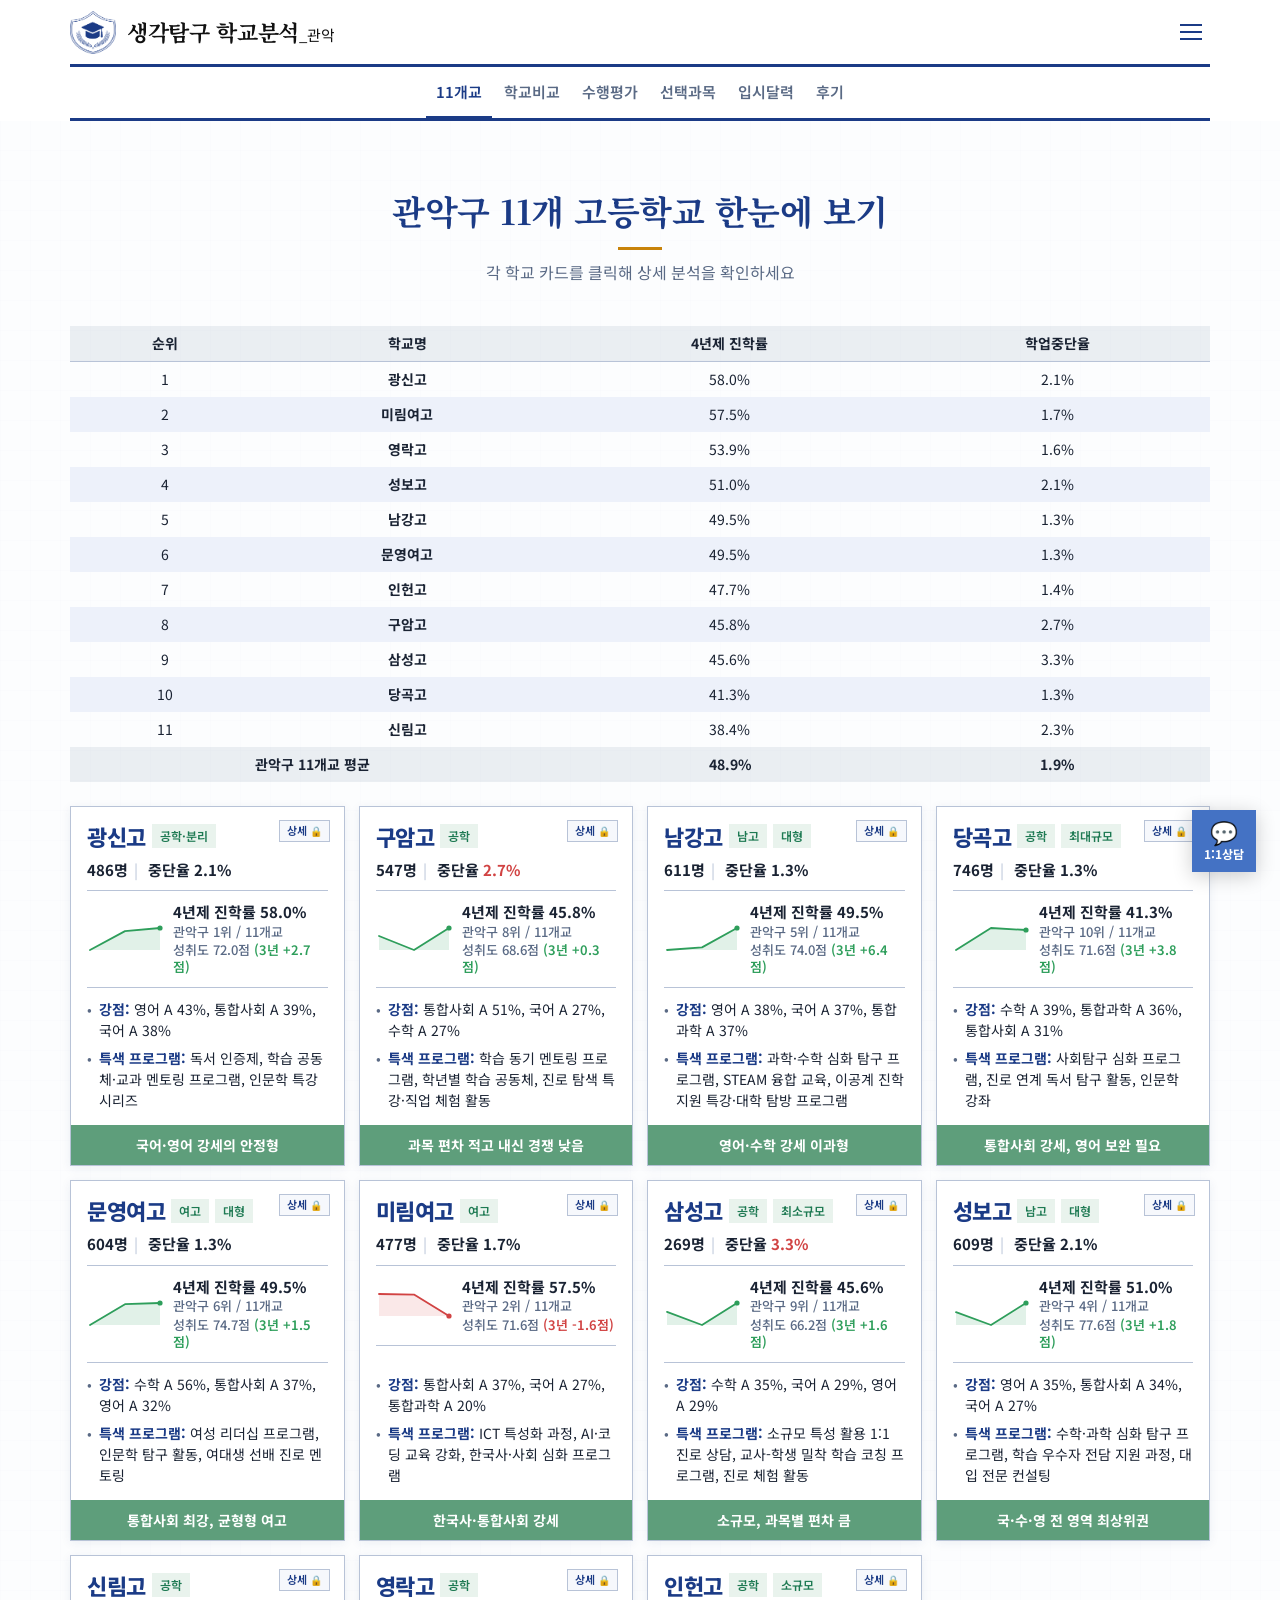
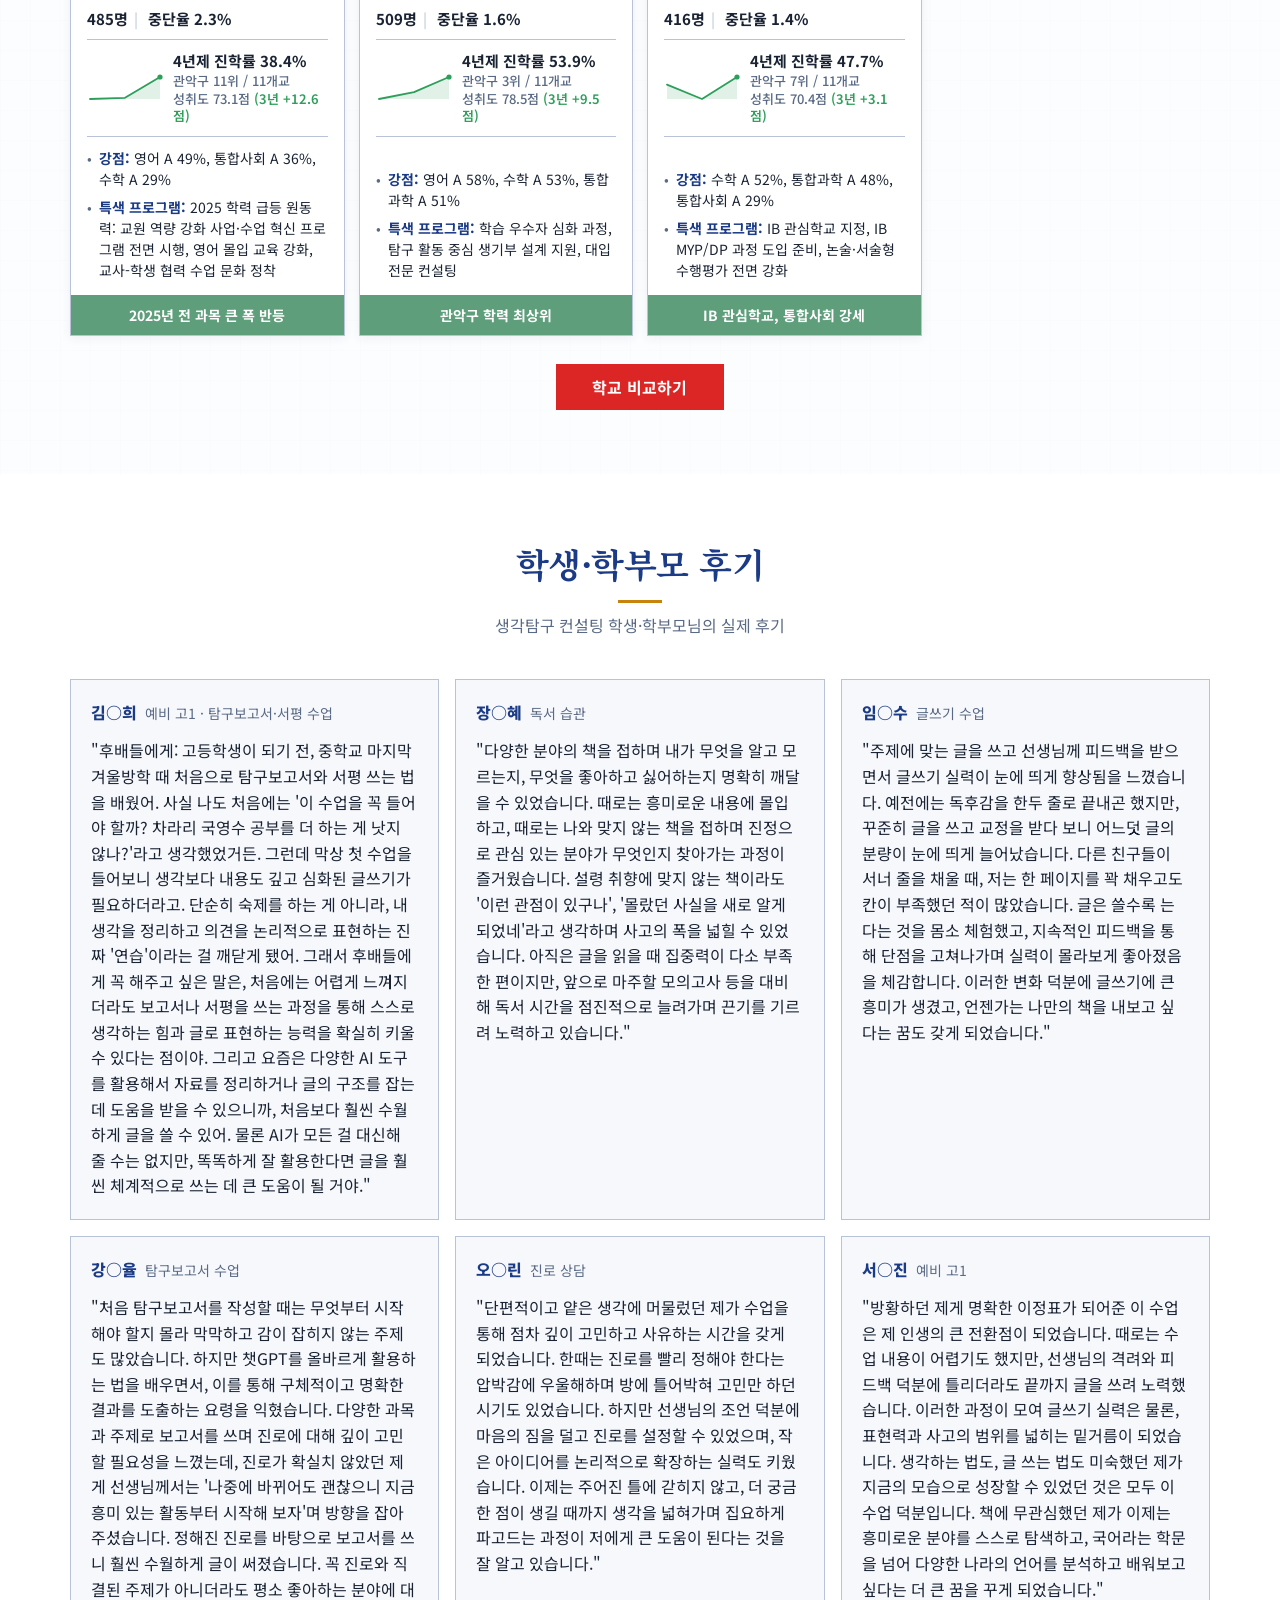
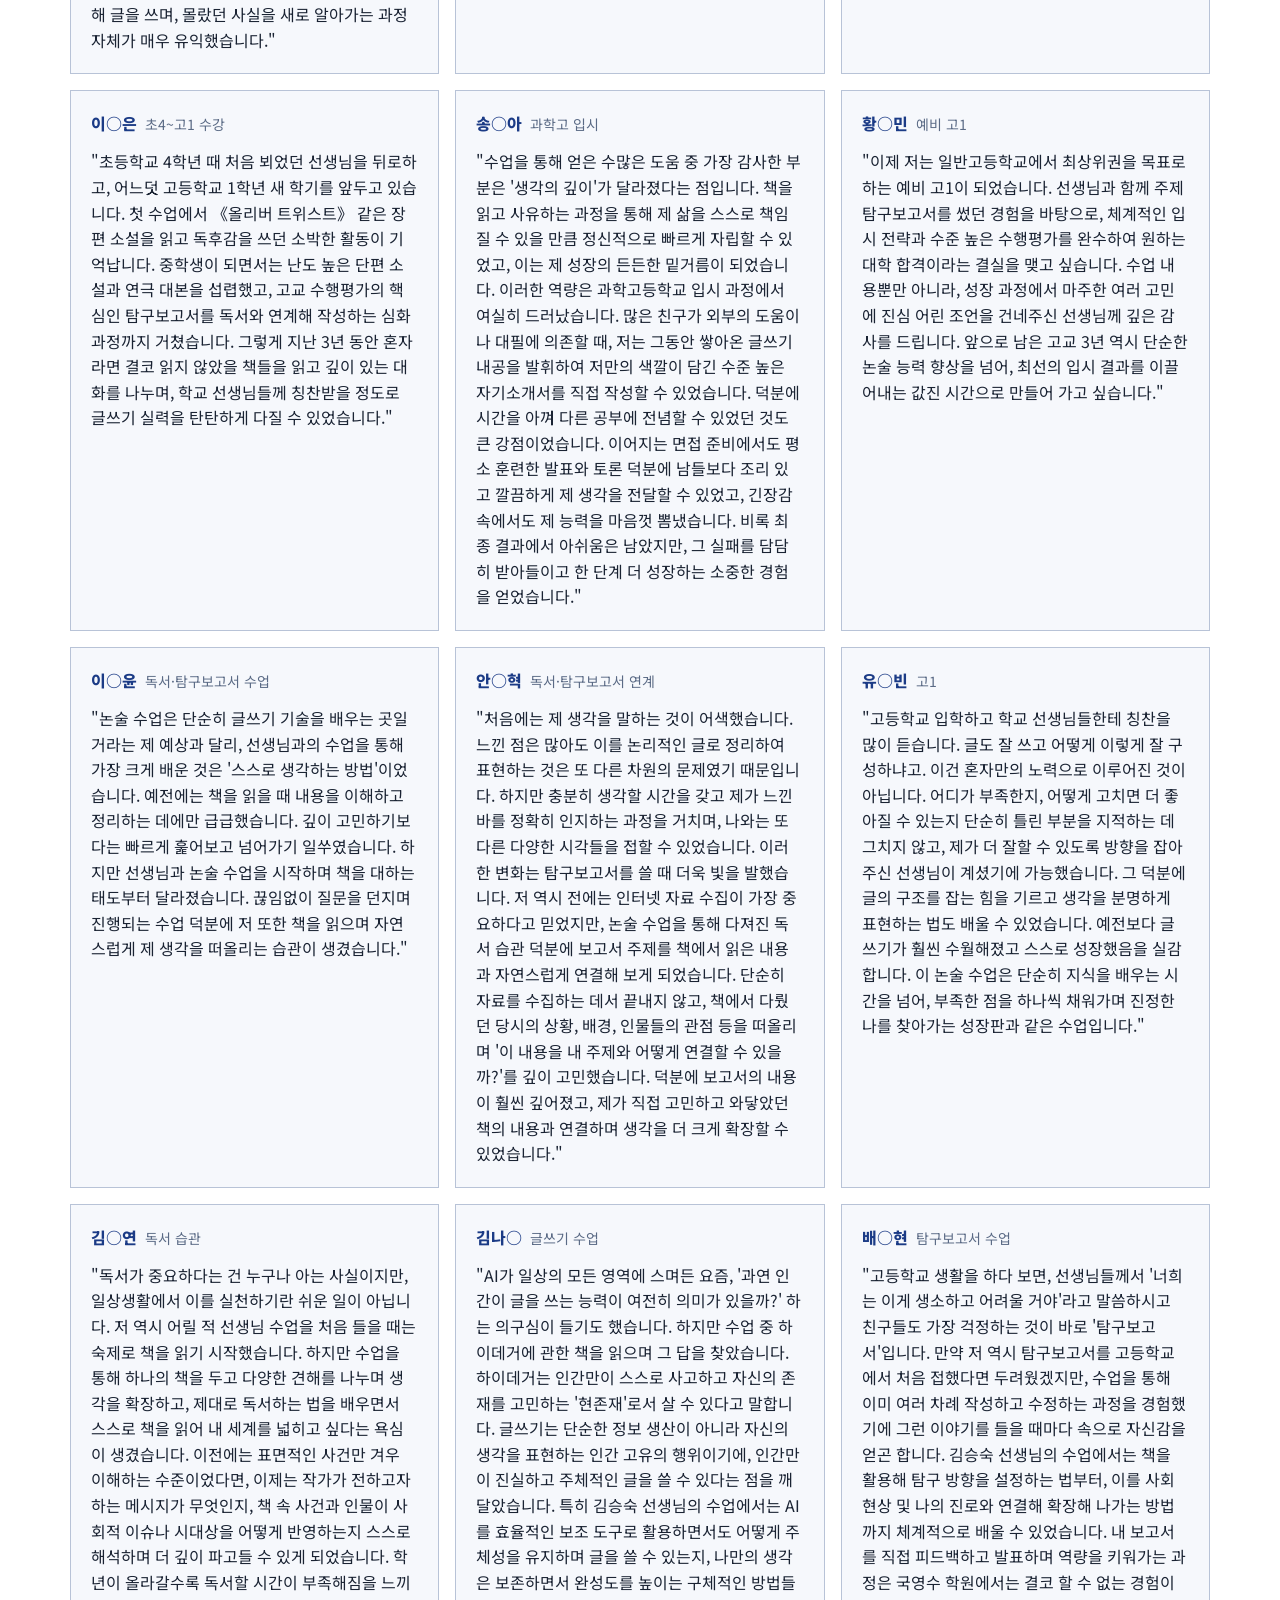
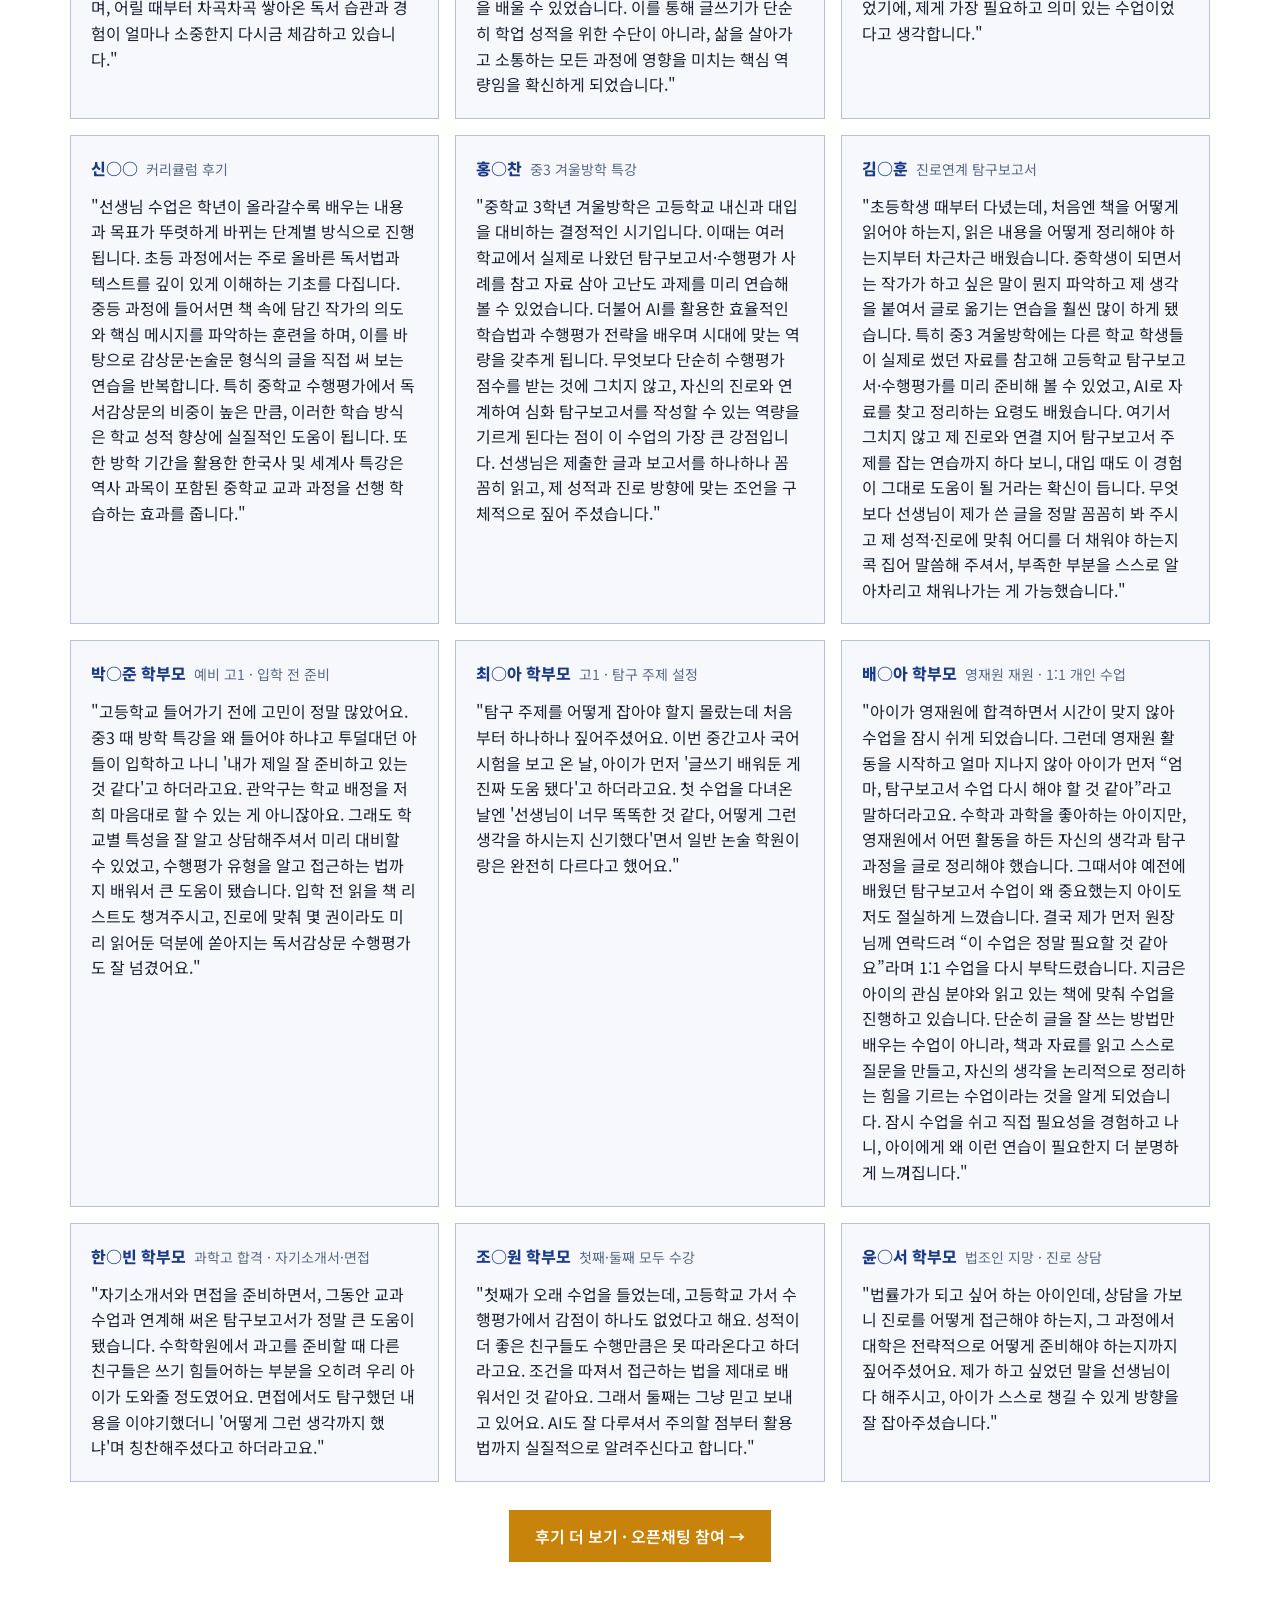
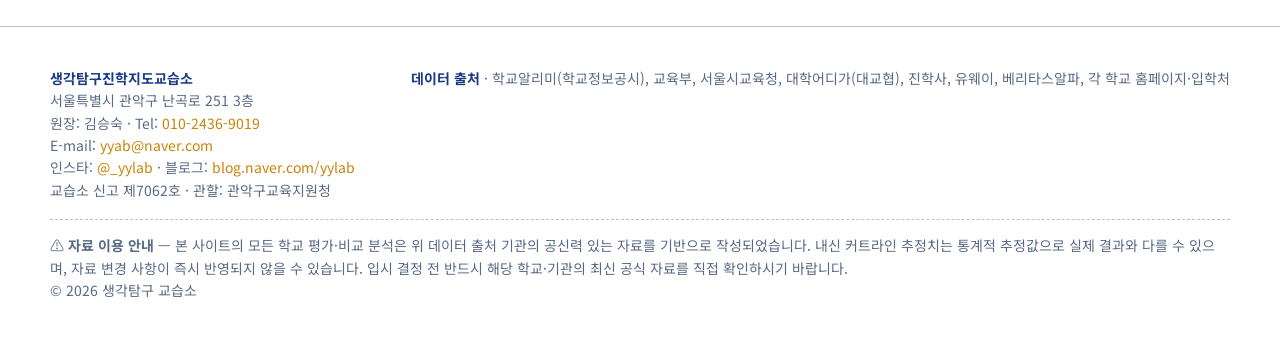
==== commit 2aa2ffb2: "11개교 요약표 캡션(설명 문구) 화면에서 삭제" ====
--- a/20_ThinkExplore/03_SchoolAnalysis/index.html
+++ b/20_ThinkExplore/03_SchoolAnalysis/index.html
@@ -975,9 +975,6 @@
          이 표에 정적 HTML로도 남겨둔다 (2026-08-02). -->
     <div style="overflow-x:auto;margin-bottom:24px;">
       <table style="width:100%;border-collapse:collapse;font-size:14px;">
-        <caption style="caption-side:top;text-align:left;font-size:13px;color:var(--muted);padding-bottom:8px;">
-          관악구 11개 고등학교 4년제 진학률·학업중단율 비교 (2025년 졸업생 기준 진학률, 2025학년도 학업중단율)
-        </caption>
         <thead>
           <tr style="background:rgba(28,61,107,.08);">
             <th style="padding:7px 10px;text-align:center;border-bottom:1px solid var(--line);">순위</th>
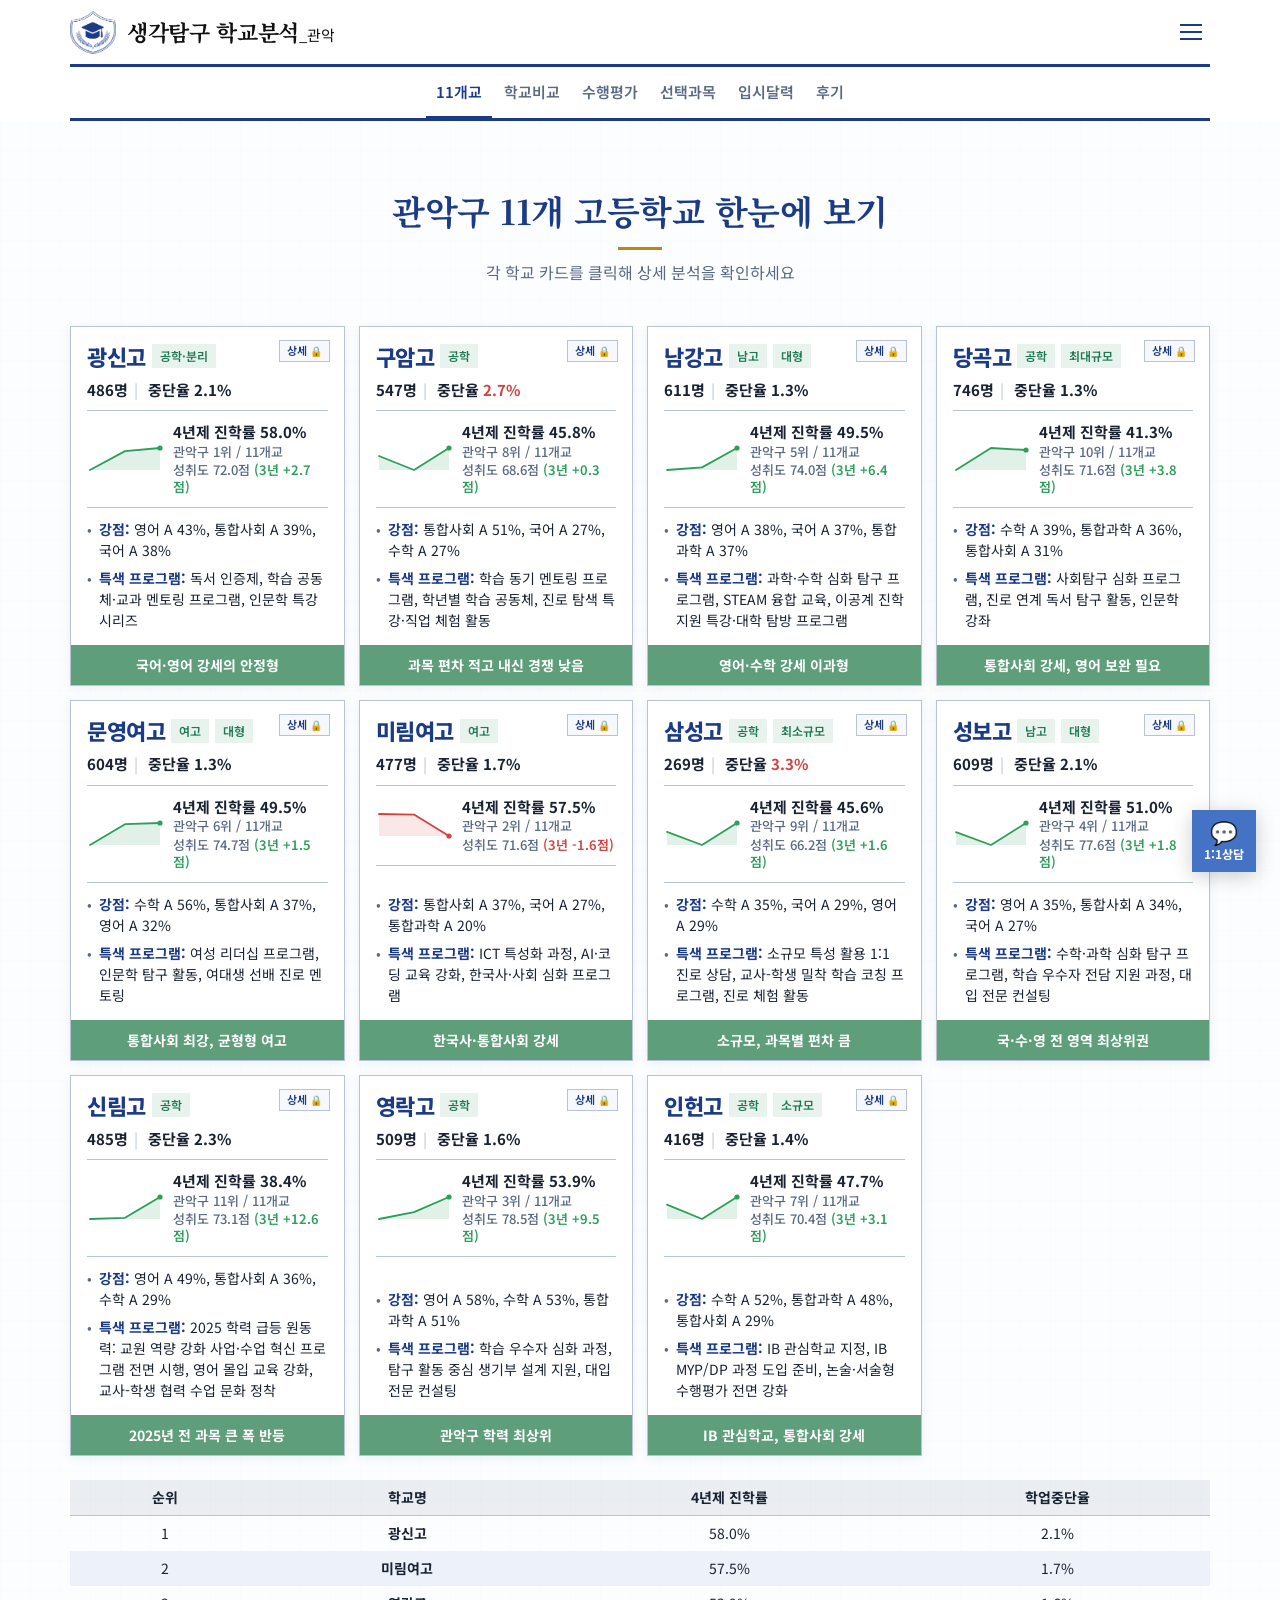
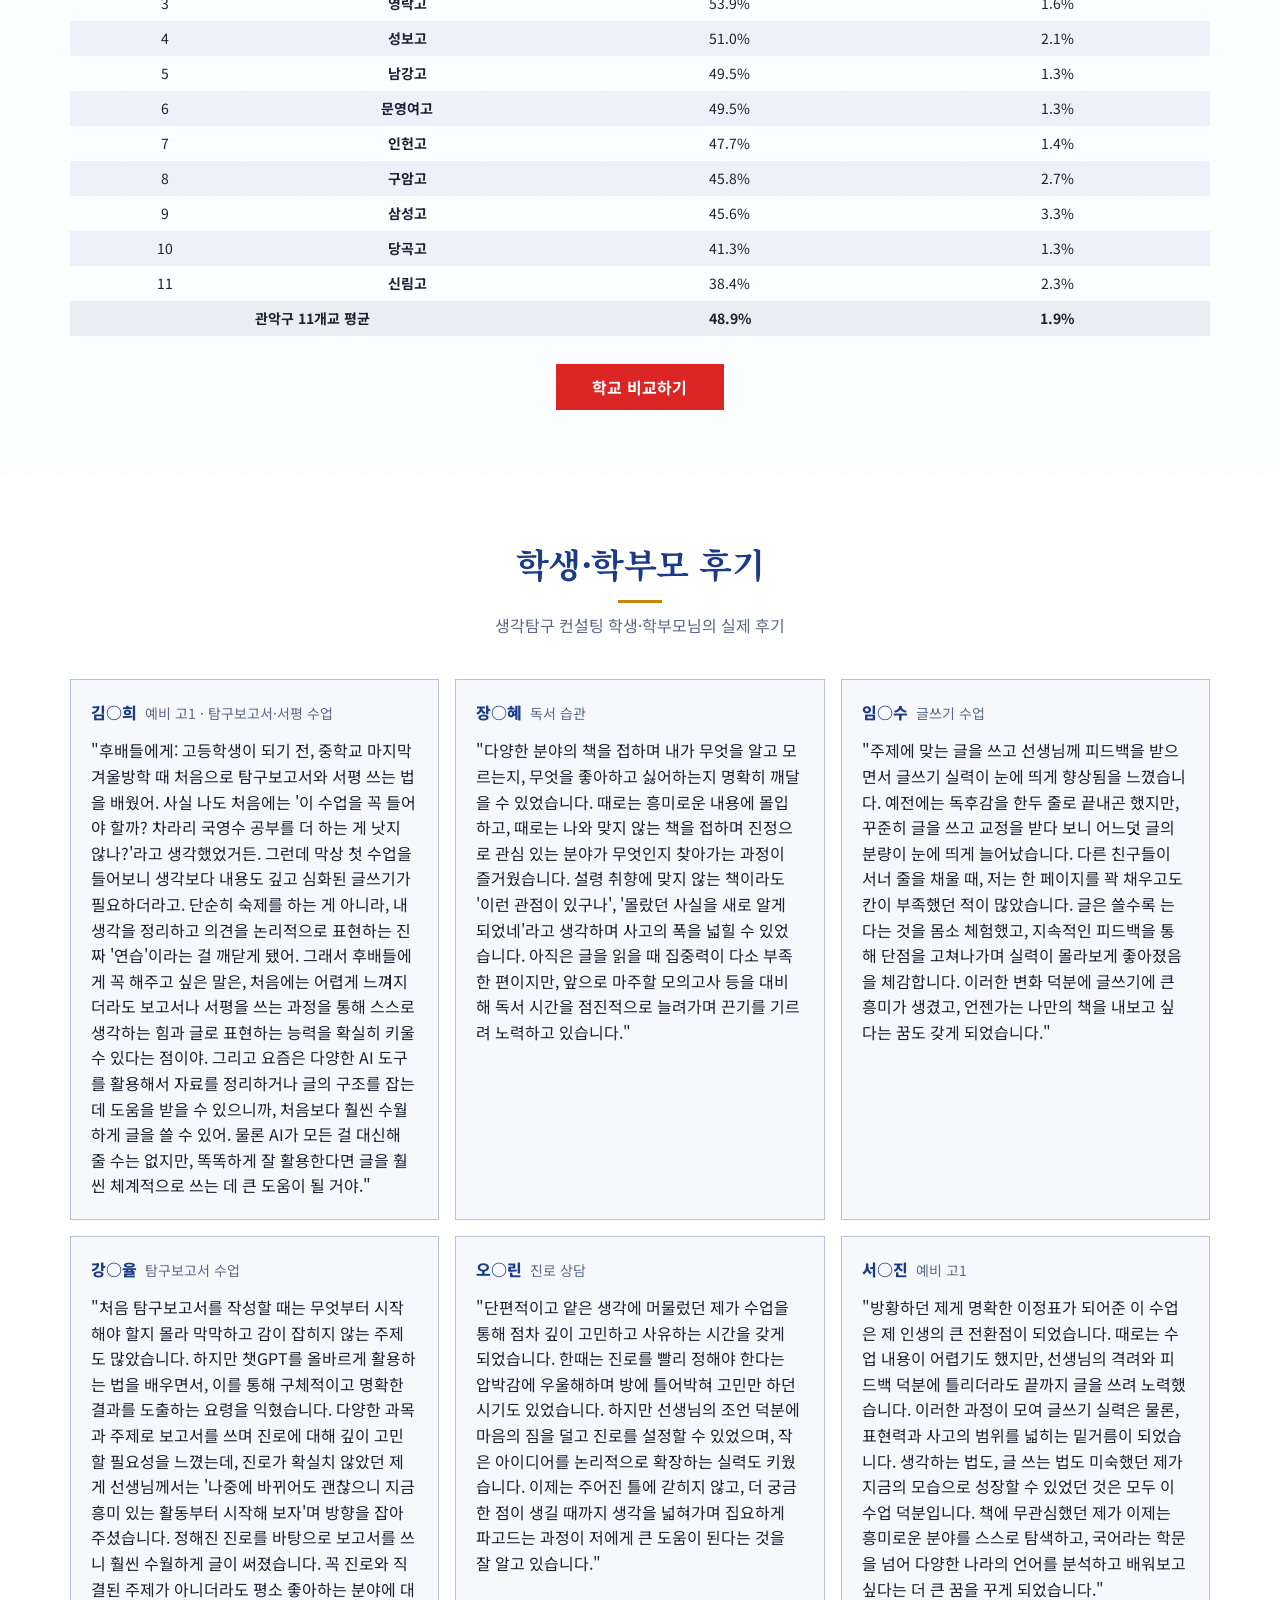
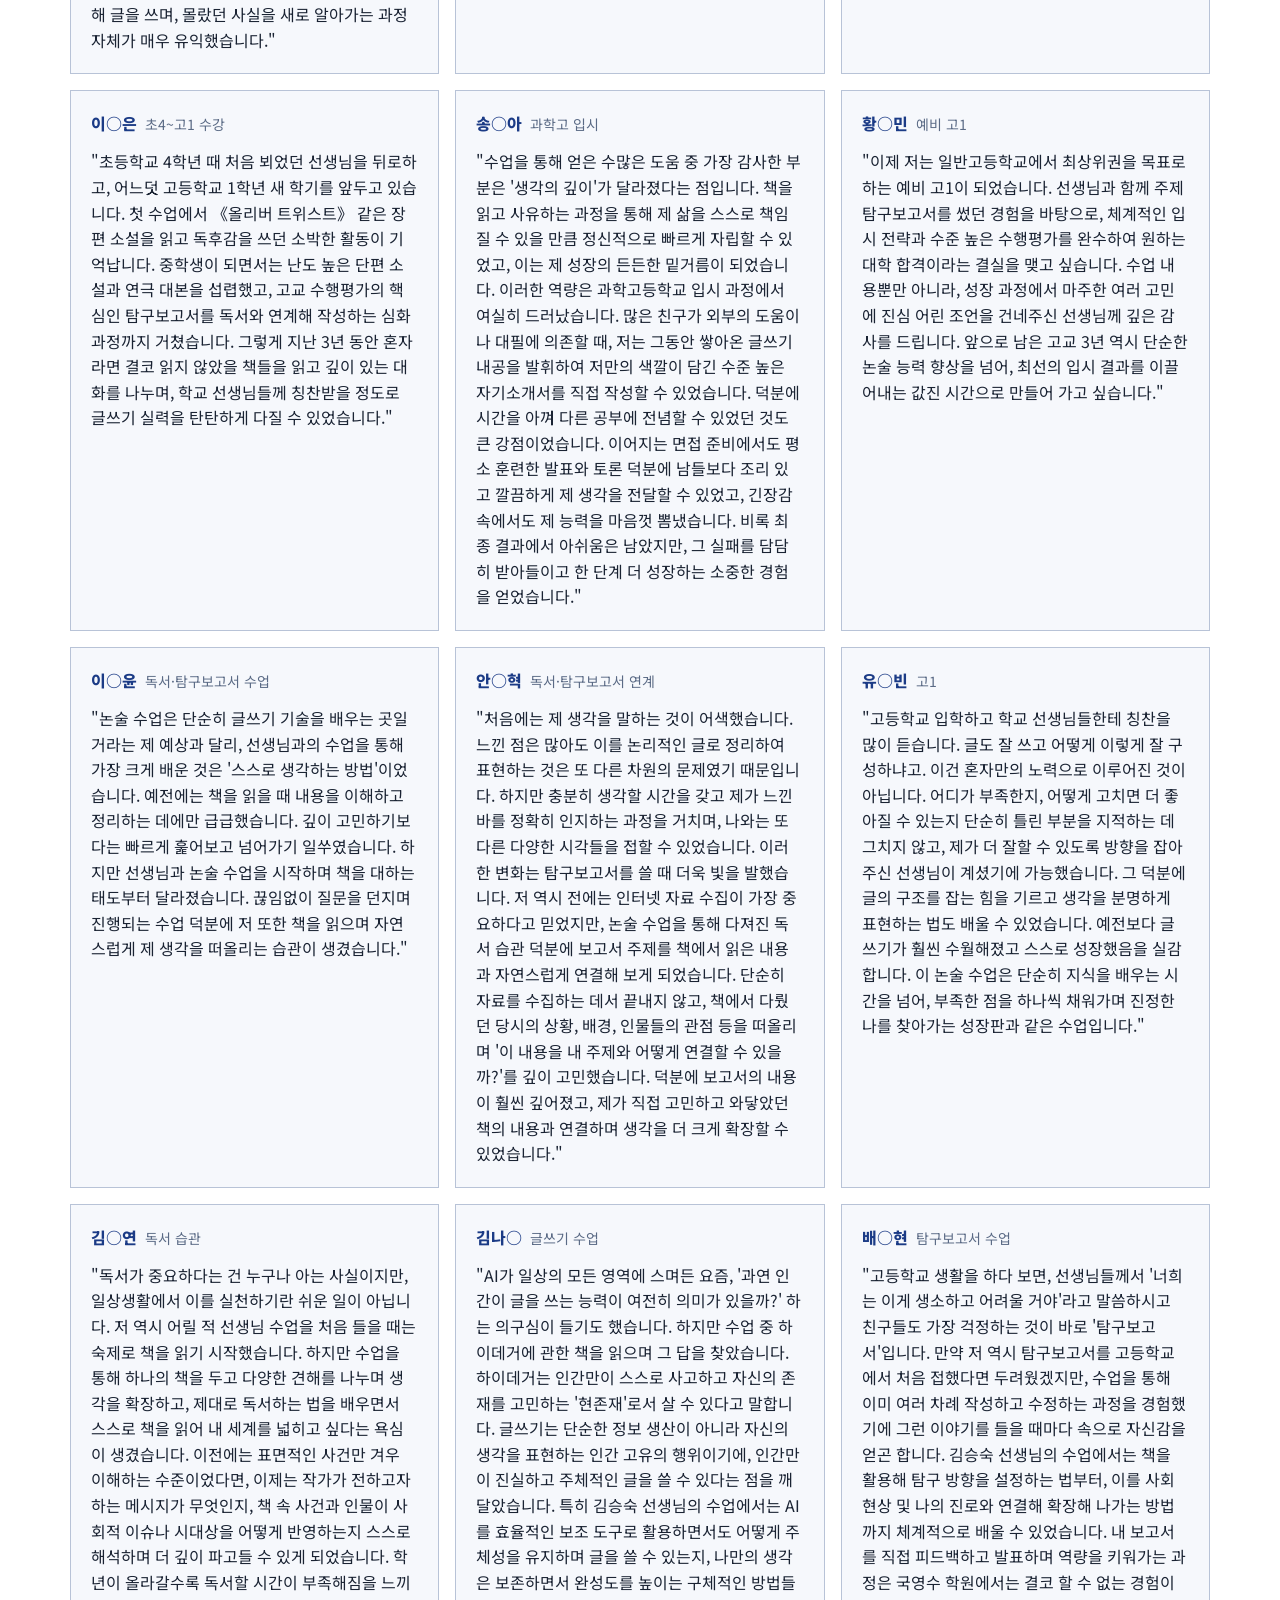
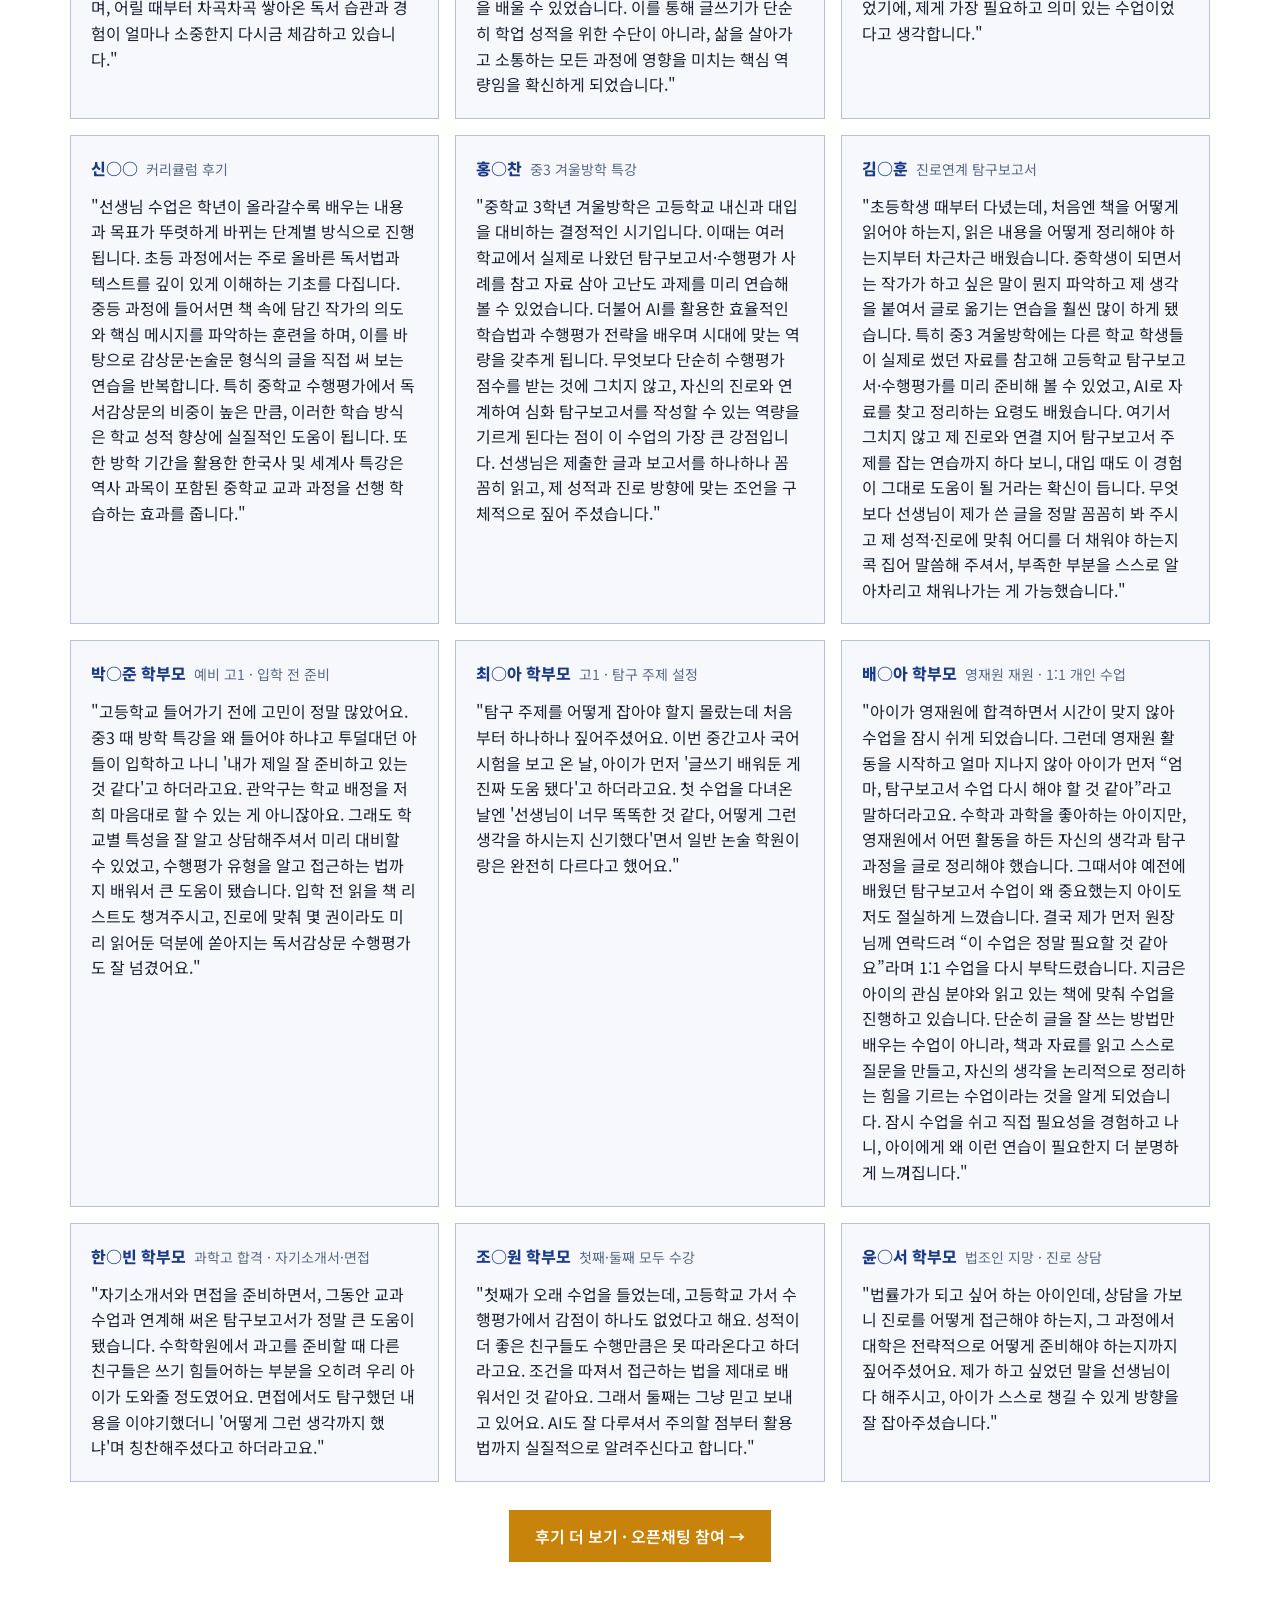
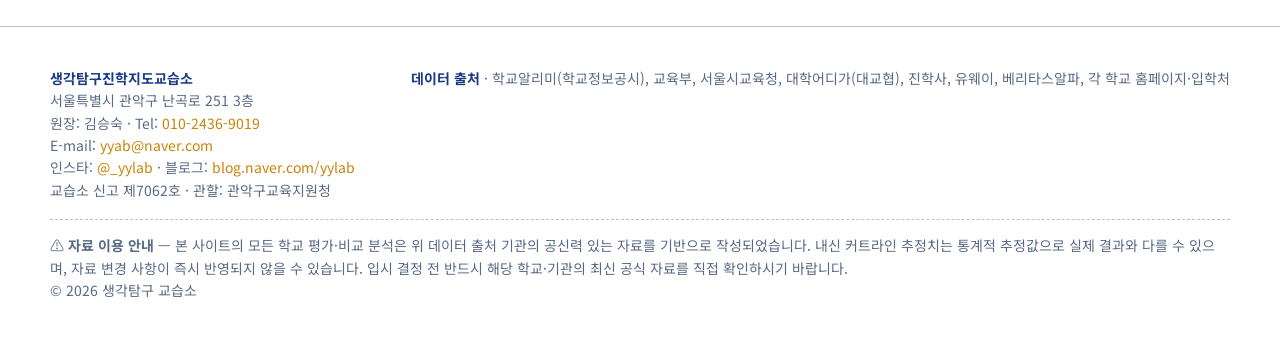
==== commit edf7f985: "11개교 요약표를 학교 카드 목록 뒤로 이동 (표시 순서만 변경, 크롤러 노출엔 영향 없음)" ====
--- a/20_ThinkExplore/03_SchoolAnalysis/index.html
+++ b/20_ThinkExplore/03_SchoolAnalysis/index.html
@@ -970,10 +970,14 @@
       <p>각 학교 카드를 클릭해 상세 분석을 확인하세요</p>
     </div>
 
-    <!-- 검색·AI 검색 노출용 정적 요약표. 아래 schoolGrid는 JS로 렌더링되어
+    <div class="grid" id="schoolGrid"></div>
+
+    <!-- 검색·AI 검색 노출용 정적 요약표. 위 schoolGrid는 JS로 렌더링되어
          자바스크립트를 실행하지 않는 크롤러에는 보이지 않으므로, 핵심 수치는
-         이 표에 정적 HTML로도 남겨둔다 (2026-08-02). -->
-    <div style="overflow-x:auto;margin-bottom:24px;">
+         이 표에 정적 HTML로도 남겨둔다 (2026-08-02). 화면에서는 학교 카드
+         목록 뒤에 나오도록 배치(2026-08-03 사용자 요청) — 크롤러는 DOM 내
+         존재 여부만 보므로 화면상 순서와 무관하게 그대로 인식된다. -->
+    <div style="overflow-x:auto;margin-top:24px;">
       <table style="width:100%;border-collapse:collapse;font-size:14px;">
         <thead>
           <tr style="background:rgba(28,61,107,.08);">
@@ -1000,7 +1004,6 @@
       </table>
     </div>
 
-    <div class="grid" id="schoolGrid"></div>
     <div style="text-align:center;margin-top:28px;">
       <button class="cmp-run-btn" onclick="setTab('compare')">학교 비교하기</button>
     </div>
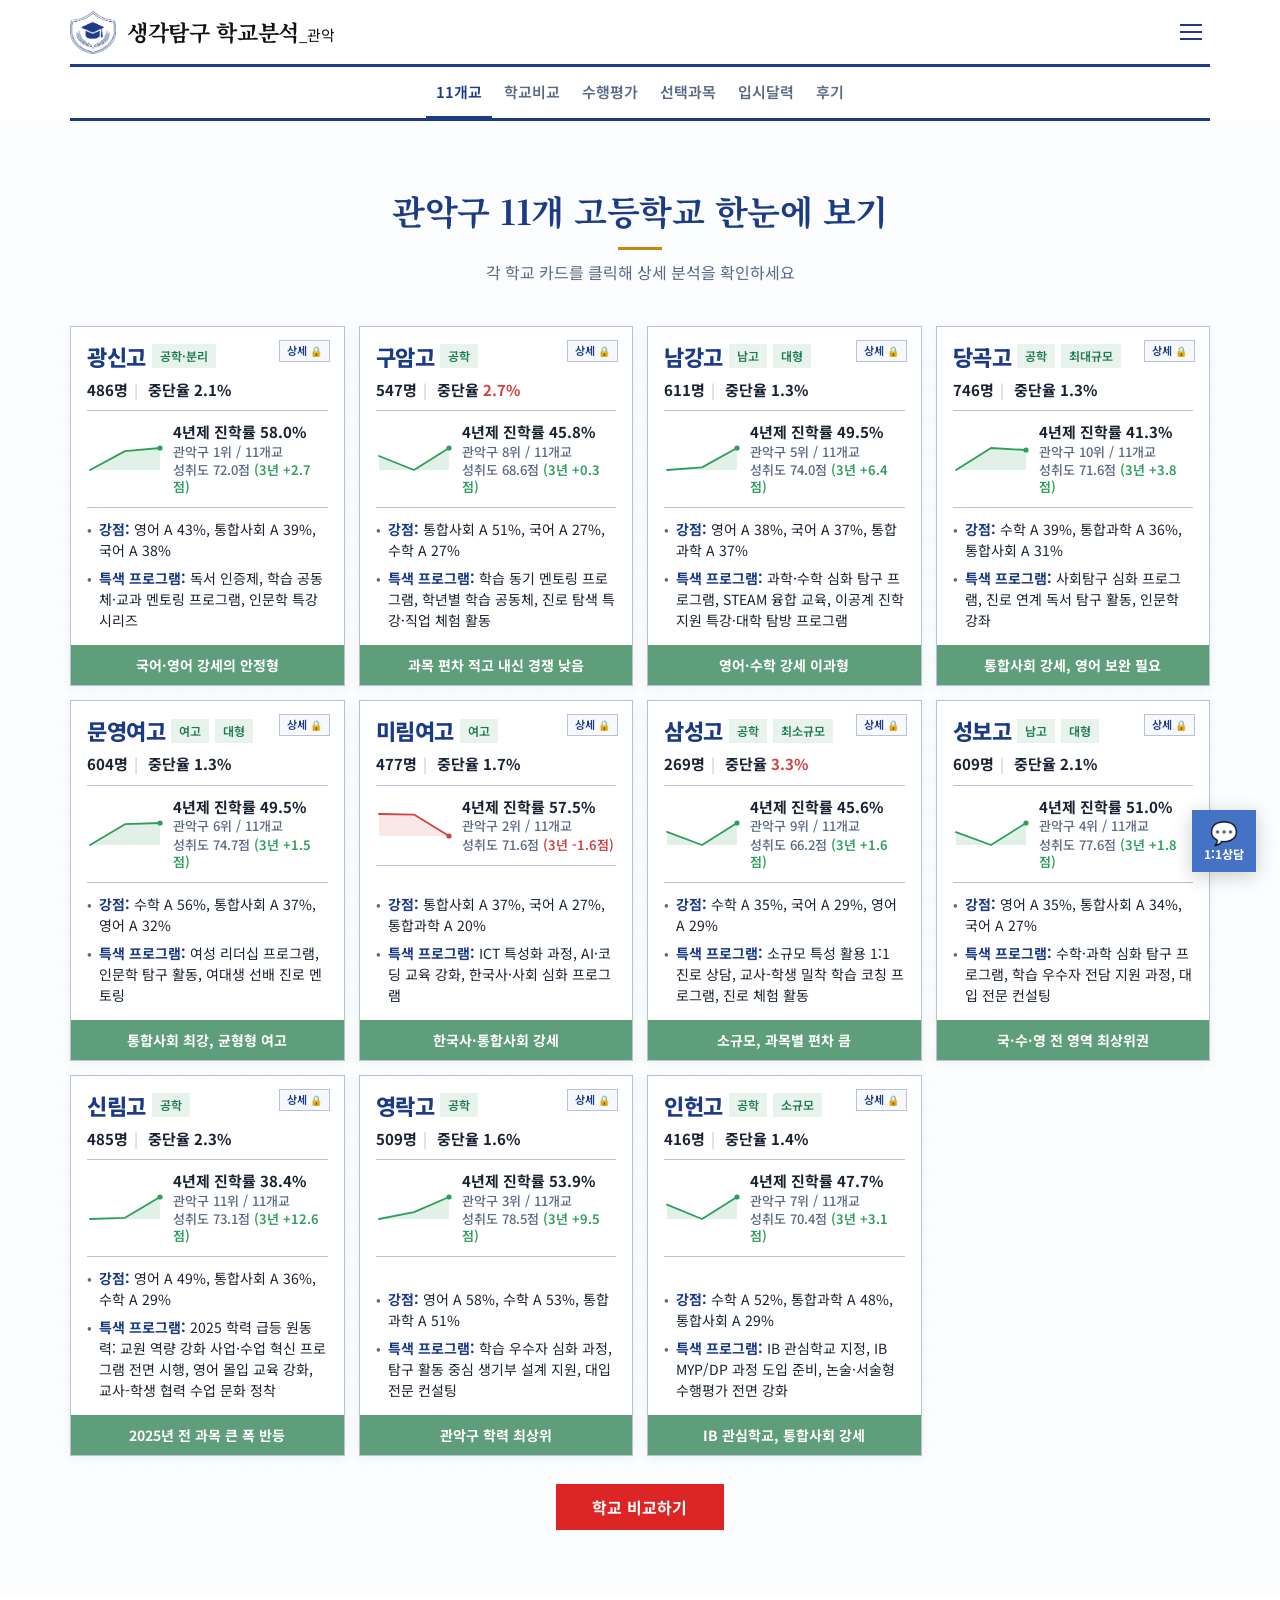
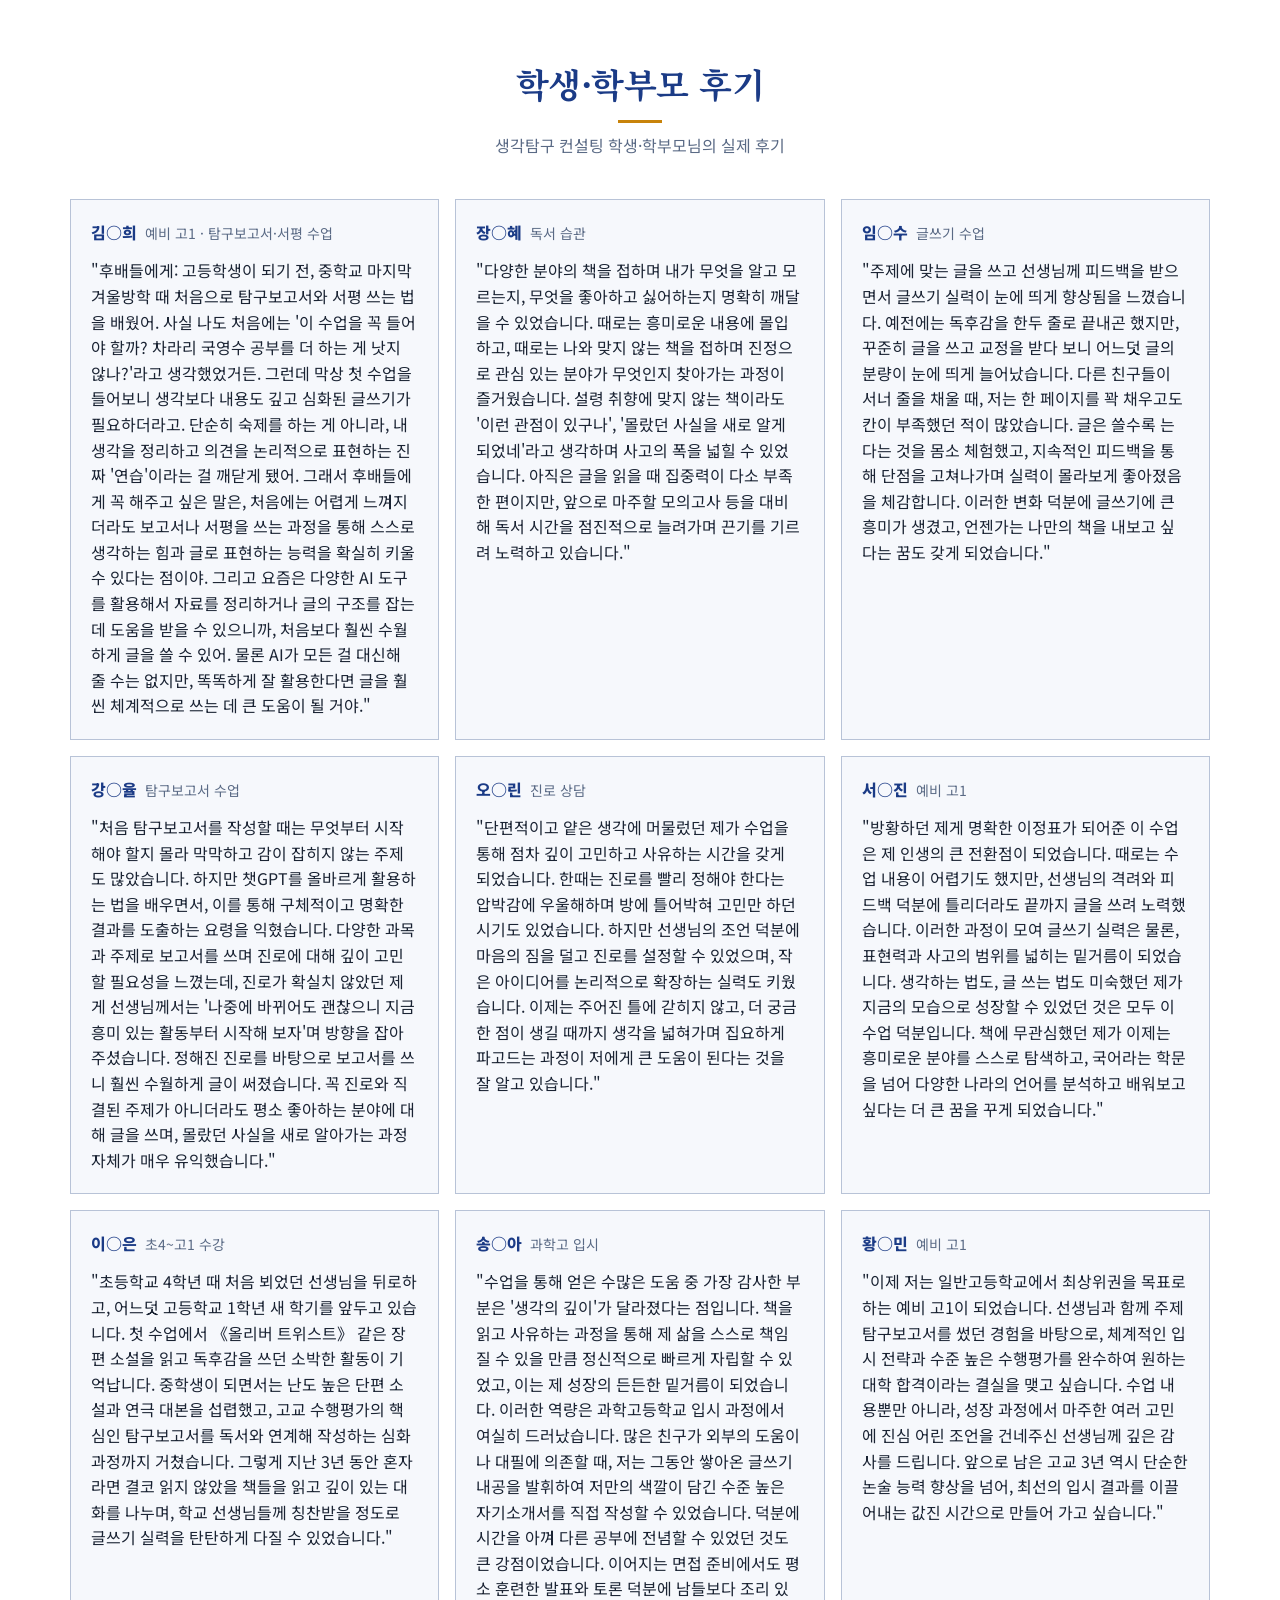
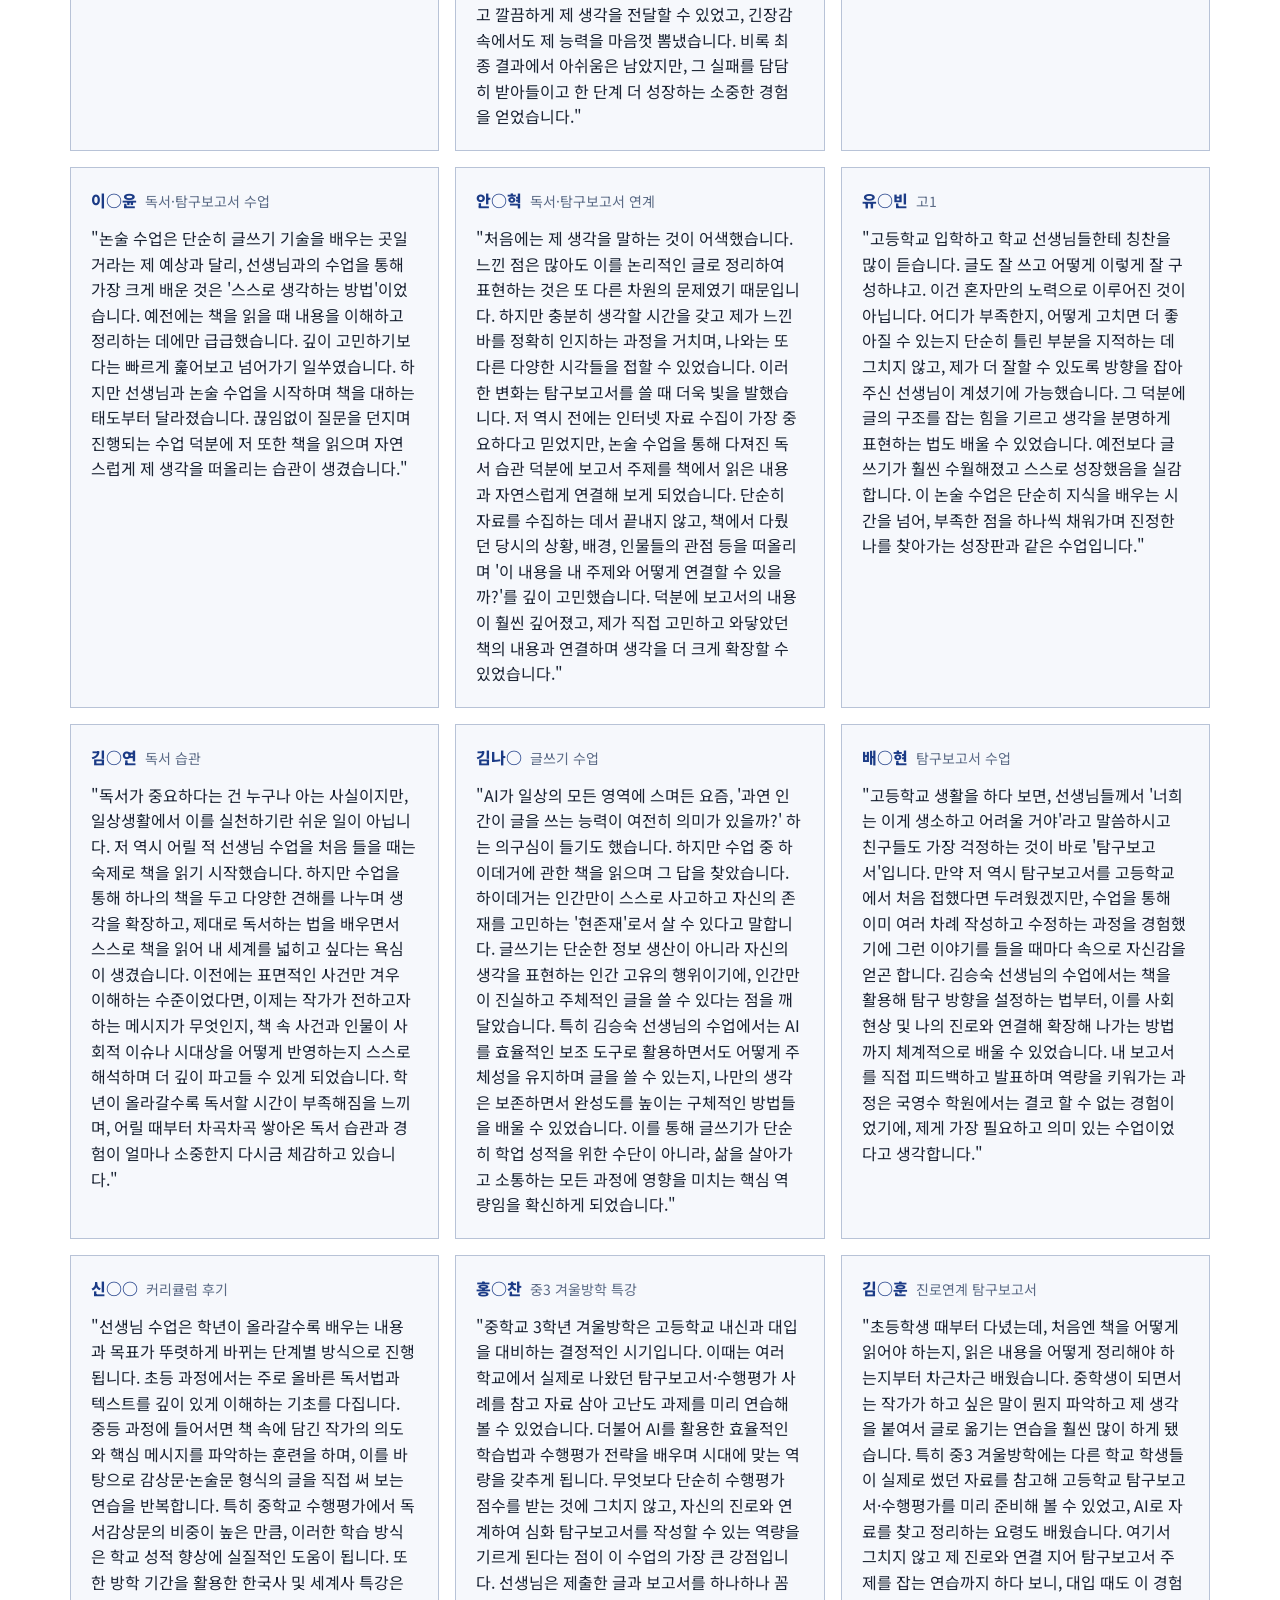
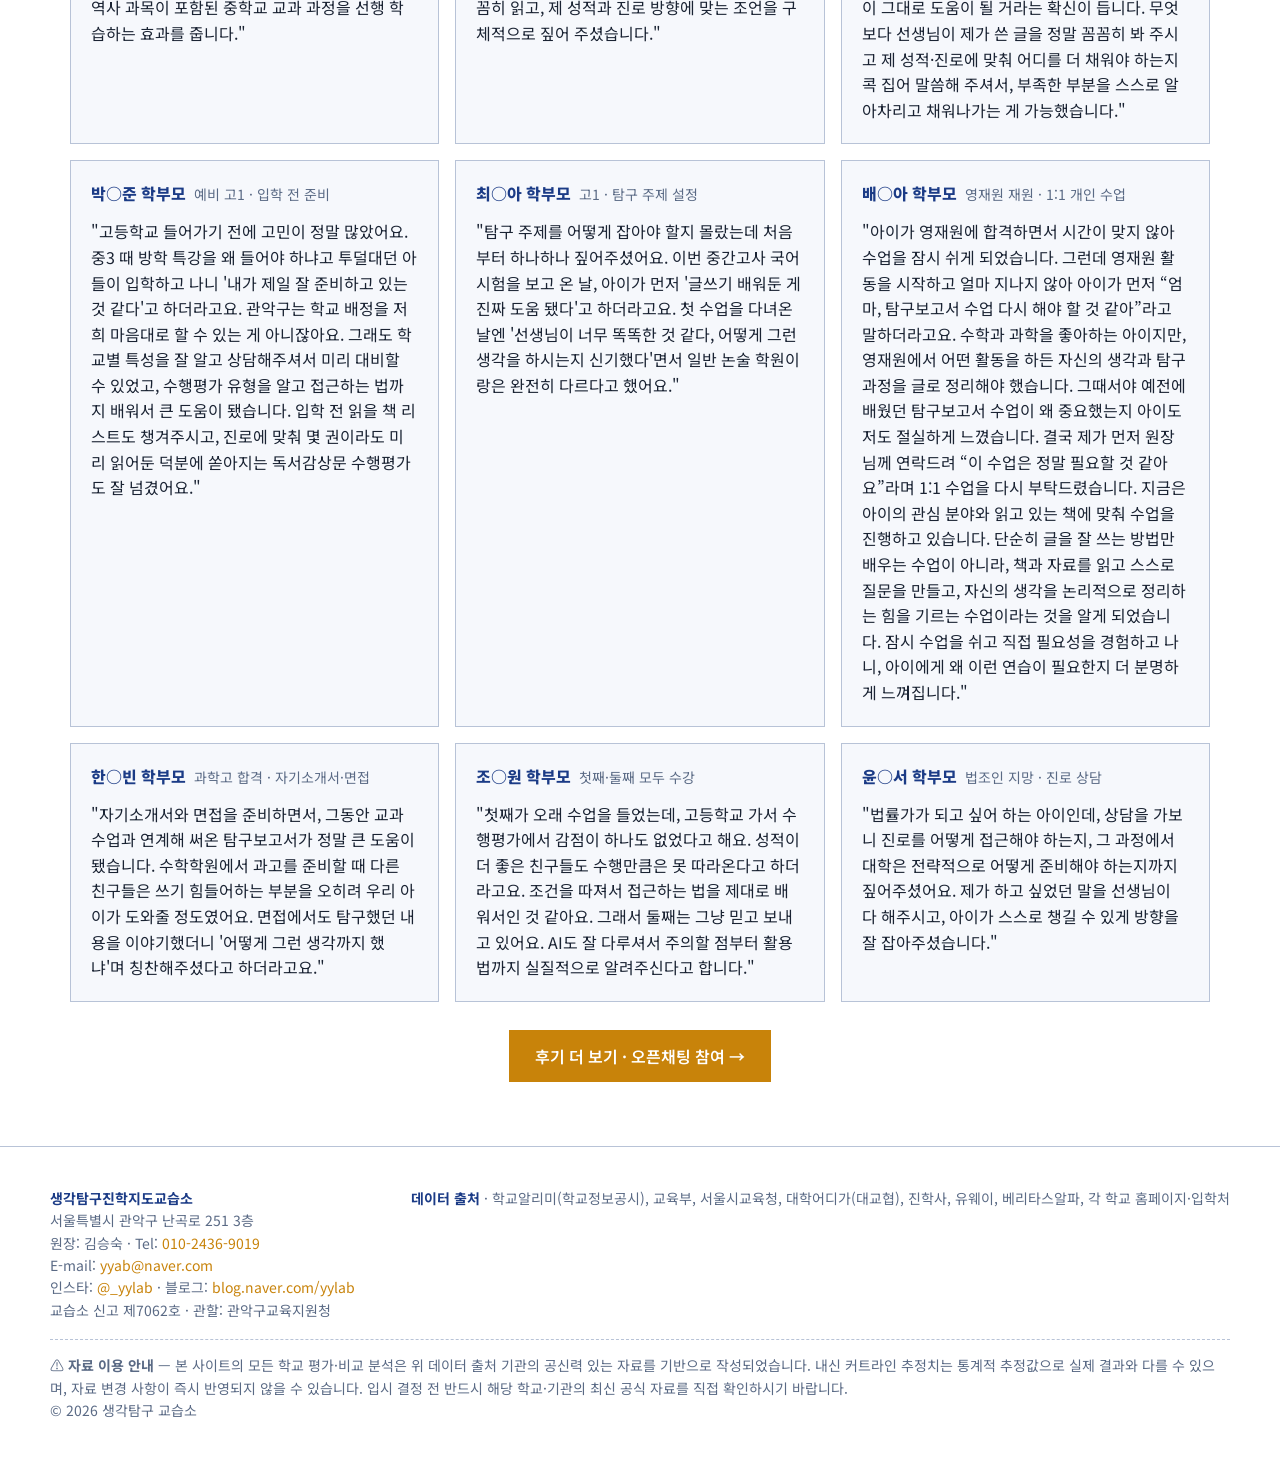
==== commit 39870abb: "11개교 정적 요약표 삭제 (화면 노출 원치 않음) + CLAUDE.md 기록 갱신 사용자가 화면에 보이는 요약표 자체를 원치 않아 전체 삭제. schoolGrid는 다시 순수 J" ====
--- a/20_ThinkExplore/03_SchoolAnalysis/index.html
+++ b/20_ThinkExplore/03_SchoolAnalysis/index.html
@@ -971,39 +971,6 @@
     </div>
 
     <div class="grid" id="schoolGrid"></div>
-
-    <!-- 검색·AI 검색 노출용 정적 요약표. 위 schoolGrid는 JS로 렌더링되어
-         자바스크립트를 실행하지 않는 크롤러에는 보이지 않으므로, 핵심 수치는
-         이 표에 정적 HTML로도 남겨둔다 (2026-08-02). 화면에서는 학교 카드
-         목록 뒤에 나오도록 배치(2026-08-03 사용자 요청) — 크롤러는 DOM 내
-         존재 여부만 보므로 화면상 순서와 무관하게 그대로 인식된다. -->
-    <div style="overflow-x:auto;margin-top:24px;">
-      <table style="width:100%;border-collapse:collapse;font-size:14px;">
-        <thead>
-          <tr style="background:rgba(28,61,107,.08);">
-            <th style="padding:7px 10px;text-align:center;border-bottom:1px solid var(--line);">순위</th>
-            <th style="padding:7px 10px;text-align:center;border-bottom:1px solid var(--line);">학교명</th>
-            <th style="padding:7px 10px;text-align:center;border-bottom:1px solid var(--line);">4년제 진학률</th>
-            <th style="padding:7px 10px;text-align:center;border-bottom:1px solid var(--line);">학업중단율</th>
-          </tr>
-        </thead>
-        <tbody>
-          <tr><td style="padding:7px 10px;text-align:center;">1</td><td style="padding:7px 10px;text-align:center;font-weight:700;">광신고</td><td style="padding:7px 10px;text-align:center;">58.0%</td><td style="padding:7px 10px;text-align:center;">2.1%</td></tr>
-          <tr style="background:var(--section-alt);"><td style="padding:7px 10px;text-align:center;">2</td><td style="padding:7px 10px;text-align:center;font-weight:700;">미림여고</td><td style="padding:7px 10px;text-align:center;">57.5%</td><td style="padding:7px 10px;text-align:center;">1.7%</td></tr>
-          <tr><td style="padding:7px 10px;text-align:center;">3</td><td style="padding:7px 10px;text-align:center;font-weight:700;">영락고</td><td style="padding:7px 10px;text-align:center;">53.9%</td><td style="padding:7px 10px;text-align:center;">1.6%</td></tr>
-          <tr style="background:var(--section-alt);"><td style="padding:7px 10px;text-align:center;">4</td><td style="padding:7px 10px;text-align:center;font-weight:700;">성보고</td><td style="padding:7px 10px;text-align:center;">51.0%</td><td style="padding:7px 10px;text-align:center;">2.1%</td></tr>
-          <tr><td style="padding:7px 10px;text-align:center;">5</td><td style="padding:7px 10px;text-align:center;font-weight:700;">남강고</td><td style="padding:7px 10px;text-align:center;">49.5%</td><td style="padding:7px 10px;text-align:center;">1.3%</td></tr>
-          <tr style="background:var(--section-alt);"><td style="padding:7px 10px;text-align:center;">6</td><td style="padding:7px 10px;text-align:center;font-weight:700;">문영여고</td><td style="padding:7px 10px;text-align:center;">49.5%</td><td style="padding:7px 10px;text-align:center;">1.3%</td></tr>
-          <tr><td style="padding:7px 10px;text-align:center;">7</td><td style="padding:7px 10px;text-align:center;font-weight:700;">인헌고</td><td style="padding:7px 10px;text-align:center;">47.7%</td><td style="padding:7px 10px;text-align:center;">1.4%</td></tr>
-          <tr style="background:var(--section-alt);"><td style="padding:7px 10px;text-align:center;">8</td><td style="padding:7px 10px;text-align:center;font-weight:700;">구암고</td><td style="padding:7px 10px;text-align:center;">45.8%</td><td style="padding:7px 10px;text-align:center;">2.7%</td></tr>
-          <tr><td style="padding:7px 10px;text-align:center;">9</td><td style="padding:7px 10px;text-align:center;font-weight:700;">삼성고</td><td style="padding:7px 10px;text-align:center;">45.6%</td><td style="padding:7px 10px;text-align:center;">3.3%</td></tr>
-          <tr style="background:var(--section-alt);"><td style="padding:7px 10px;text-align:center;">10</td><td style="padding:7px 10px;text-align:center;font-weight:700;">당곡고</td><td style="padding:7px 10px;text-align:center;">41.3%</td><td style="padding:7px 10px;text-align:center;">1.3%</td></tr>
-          <tr><td style="padding:7px 10px;text-align:center;">11</td><td style="padding:7px 10px;text-align:center;font-weight:700;">신림고</td><td style="padding:7px 10px;text-align:center;">38.4%</td><td style="padding:7px 10px;text-align:center;">2.3%</td></tr>
-          <tr style="background:rgba(28,61,107,.08);font-weight:700;"><td style="padding:7px 10px;text-align:center;" colspan="2">관악구 11개교 평균</td><td style="padding:7px 10px;text-align:center;">48.9%</td><td style="padding:7px 10px;text-align:center;">1.9%</td></tr>
-        </tbody>
-      </table>
-    </div>
-
     <div style="text-align:center;margin-top:28px;">
       <button class="cmp-run-btn" onclick="setTab('compare')">학교 비교하기</button>
     </div>
